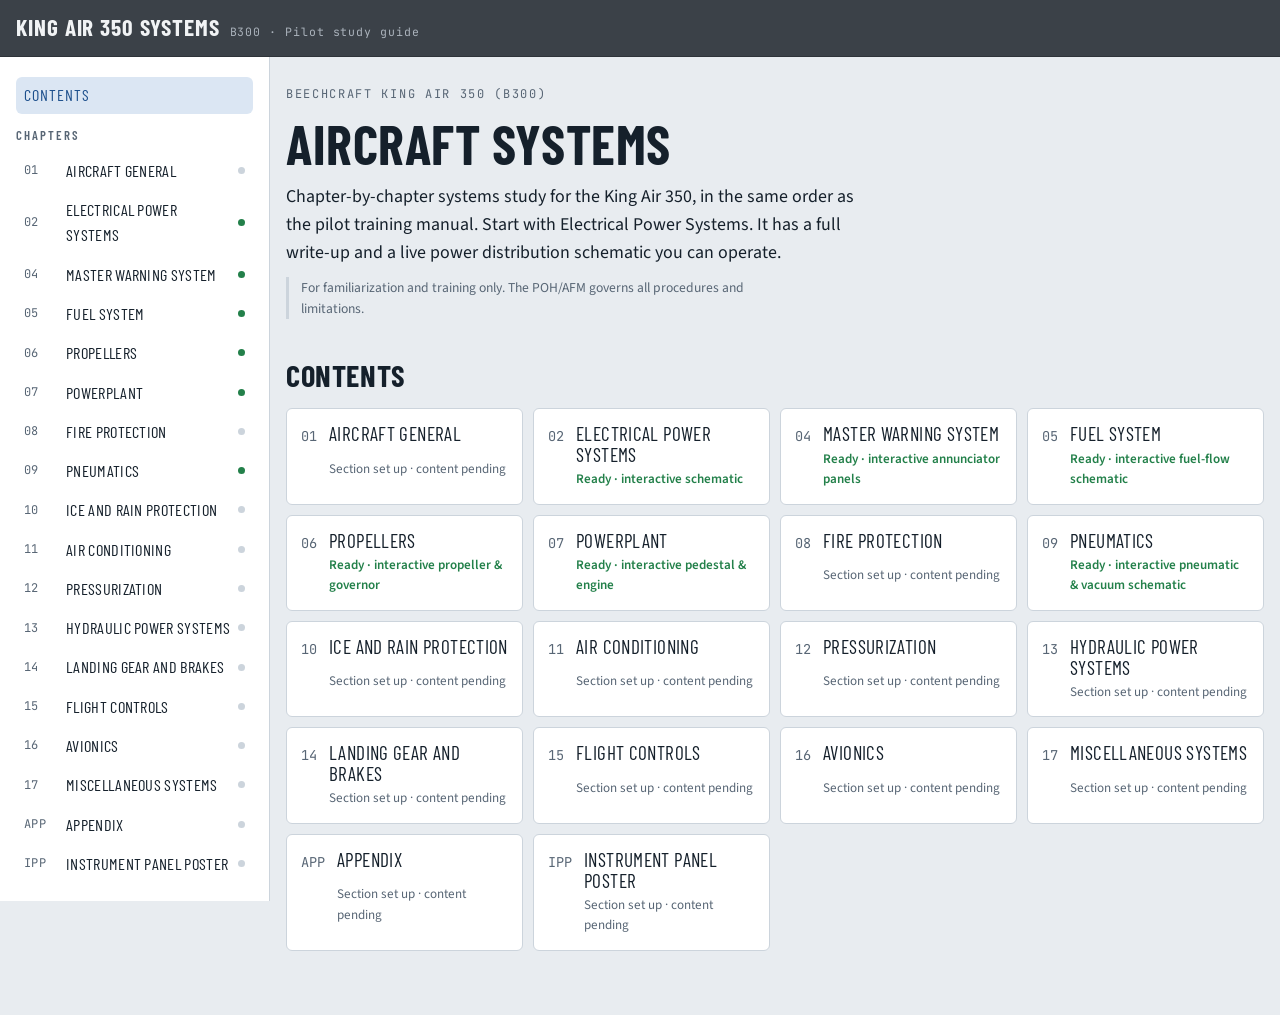
==== king-air-350/index.html @ 6569c103 "Add Pneumatics chapter; move diagrams next to the levers New Chapter 9: pneumatic and vacuum write-u" ====
<!doctype html>
<html lang="en">
<head>
<meta charset="utf-8">
<meta name="viewport" content="width=device-width, initial-scale=1, viewport-fit=cover">
<title>King Air 350 Systems</title>
<meta name="claude:viewport-fit-sides" content="cover">
<link rel="preconnect" href="https://fonts.googleapis.com">
<link rel="preconnect" href="https://fonts.gstatic.com" crossorigin>
<link rel="stylesheet" href="https://fonts.googleapis.com/css2?family=Barlow+Condensed:wght@500;600;700&family=Source+Sans+3:ital,wght@0,400;0,600;0,700;1,400&family=JetBrains+Mono:wght@500;700&display=swap">
<style>
/* Layout: chapter rail on the left (the manual's table of contents), study content on the right;
   the electrical chapter centers on a live schematic with a cockpit subpanel beneath it. */
:root {
  --bg: #e8ecf0;
  --surface: #ffffff;
  --surface-2: #f3f5f8;
  --fg: #15202b;
  --muted: #586675;
  --line: #ccd4dc;
  --accent: #1c4f8c;
  --accent-ink: #ffffff;
  --accent-soft: #dbe6f3;

  --panel: #3b4148;        /* King Air instrument-panel grey, same in both themes */
  --panel-2: #2e3339;
  --panel-line: #59616a;
  --placard: #f1f3f5;
  --placard-dim: #aab2bb;

  --canvas: #f9fafb;
  --wire-dead: #a2adb8;
  --wire-case: #27313b;
  --sym: #27313b;
  --sym-fill: #ffffff;

  --pw-bat: #d4382c;
  --pw-gen: #2a73c4;
  --pw-ext: #23904e;
  --pw-ctl: #e2b714;
  --fault: #e0321f;

  --ann-amber: #f4b322;
  --ann-green: #33b864;
  --ann-off: #1c2025;
  --ann-off-ink: #5d666f;

  --ok: #23804a;
  --warn: #a8690f;
  --bad: #c3352a;

  --f-display: "Barlow Condensed", "Arial Narrow", "Roboto Condensed", sans-serif;
  --f-body: "Source Sans 3", "Segoe UI", system-ui, sans-serif;
  --f-mono: "JetBrains Mono", ui-monospace, "SFMono-Regular", Menlo, monospace;

  --r: 6px;
}
@media (prefers-color-scheme: dark) {
  :root:not([data-theme="light"]) {
    --bg: #0e1317; --surface: #161c22; --surface-2: #1c232a; --fg: #e3e8ed; --muted: #93a1ae;
    --line: #2b343d; --accent: #82b4ee; --accent-ink: #0c1621; --accent-soft: #1d2f45;
    --canvas: #11171c; --wire-dead: #4b5662; --wire-case: #05080a; --sym: #c7d0d9; --sym-fill: #1b2229;
    --pw-bat: #ef5749; --pw-gen: #4d95e8; --pw-ext: #3dbf6d; --pw-ctl: #f0cb35; --fault: #ff5a43;
    --ok: #4cc27c; --warn: #e3a643; --bad: #f06a5d;
    color-scheme: dark;
  }
}
:root[data-theme="dark"] {
  --bg: #0e1317; --surface: #161c22; --surface-2: #1c232a; --fg: #e3e8ed; --muted: #93a1ae;
  --line: #2b343d; --accent: #82b4ee; --accent-ink: #0c1621; --accent-soft: #1d2f45;
  --canvas: #11171c; --wire-dead: #4b5662; --wire-case: #05080a; --sym: #c7d0d9; --sym-fill: #1b2229;
  --pw-bat: #ef5749; --pw-gen: #4d95e8; --pw-ext: #3dbf6d; --pw-ctl: #f0cb35; --fault: #ff5a43;
  --ok: #4cc27c; --warn: #e3a643; --bad: #f06a5d;
  color-scheme: dark;
}

* { box-sizing: border-box; }
[hidden] { display: none !important; }
html { -webkit-text-size-adjust: 100%; }
body {
  margin: 0; background: var(--bg); color: var(--fg);
  font-family: var(--f-body); font-size: 16px; line-height: 1.55;
}
body::before { content: ""; position: fixed; inset: 0 0 auto; height: env(safe-area-inset-top, 0px); z-index: 30; background: var(--panel); }
h1, h2, h3, h4 { font-family: var(--f-display); line-height: 1.1; text-wrap: balance; margin: 0; }
p { margin: 0; }
a { color: var(--accent); }
button { font: inherit; color: inherit; }
:focus-visible { outline: 2px solid var(--accent); outline-offset: 2px; }
.mono { font-family: var(--f-mono); font-variant-numeric: tabular-nums; }

/* ---------- top bar ---------- */
.topbar {
  position: sticky; top: env(safe-area-inset-top, 0px); z-index: 20;
  background: var(--panel); color: var(--placard);
  padding-left: max(16px, env(safe-area-inset-left, 0px)); padding-right: max(16px, env(safe-area-inset-right, 0px));
  padding-block: 10px;
  display: flex; align-items: center; gap: 16px; border-bottom: 1px solid var(--panel-2);
}
.brand { display: flex; align-items: baseline; gap: 10px; text-decoration: none; color: inherit; min-width: 0; }
.brand b { font-family: var(--f-display); font-size: 1.45rem; letter-spacing: .04em; text-transform: uppercase; white-space: nowrap; }
.brand span { font-family: var(--f-mono); font-size: .72rem; color: var(--placard-dim); letter-spacing: .08em; white-space: nowrap; }
.menu-btn { display: none; margin-left: auto; background: var(--panel-2); border: 1px solid var(--panel-line); border-radius: var(--r); padding: 6px 12px; font-family: var(--f-display); letter-spacing: .08em; text-transform: uppercase; cursor: pointer; color: var(--placard); }

/* ---------- shell ---------- */
.shell { display: grid; grid-template-columns: 270px minmax(0, 1fr); min-height: calc(100vh - 56px); }
.rail {
  background: var(--surface); border-right: 1px solid var(--line);
  padding-block: 20px; padding-left: max(16px, env(safe-area-inset-left, 0px)); padding-right: 16px;
  position: sticky; top: calc(env(safe-area-inset-top, 0px) + 56px); height: calc(100vh - 56px - env(safe-area-inset-top, 0px)); overflow-y: auto;
}
.rail h2 { font-size: .8rem; letter-spacing: .16em; text-transform: uppercase; color: var(--muted); margin-bottom: 10px; font-weight: 600; }
.toc { list-style: none; margin: 0; padding: 0; display: grid; gap: 2px; }
.toc a {
  display: grid; grid-template-columns: 2.2em 1fr auto; align-items: center; gap: 6px;
  padding: 6px 8px; border-radius: var(--r); text-decoration: none; color: var(--fg);
  font-family: var(--f-display); font-size: 1.02rem; letter-spacing: .02em; text-transform: uppercase;
}
.toc a .n { font-family: var(--f-mono); font-size: .75rem; color: var(--muted); }
.toc a .st { width: 7px; height: 7px; border-radius: 50%; background: var(--line); }
.toc a .st.ready { background: var(--ok); }
.toc a:hover { background: var(--surface-2); }
.toc a[aria-current="page"] { background: var(--accent-soft); color: var(--accent); }
.toc a[aria-current="page"] .n { color: var(--accent); }
.rail .home-link { display: block; margin-bottom: 14px; font-family: var(--f-display); text-transform: uppercase; letter-spacing: .06em; text-decoration: none; padding: 6px 8px; border-radius: var(--r); color: var(--fg); }
.rail .home-link[aria-current="page"] { background: var(--accent-soft); color: var(--accent); }
.rail .note { margin-top: 18px; font-size: .8rem; color: var(--muted); }

main {
  min-width: 0;
  padding-left: max(16px, env(safe-area-inset-left, 0px)); padding-right: max(16px, env(safe-area-inset-right, 0px));
  padding-block: 28px 64px;
}
.view { max-width: 1240px; margin: 0 auto; display: grid; grid-template-columns: minmax(0, 1fr); gap: 40px; }
.view > *, section.block > *, .mw-stack > * { min-width: 0; }
.prose { max-width: 68ch; display: grid; gap: 12px; }
p.prose { display: block; }
.eyebrow { font-family: var(--f-mono); font-size: .75rem; letter-spacing: .14em; text-transform: uppercase; color: var(--muted); }
.chapter-head { display: grid; gap: 10px; }
.chapter-head h1 { font-size: clamp(2.2rem, 5vw, 3.4rem); text-transform: uppercase; letter-spacing: .01em; font-weight: 700; }
.lede { font-size: 1.12rem; max-width: 64ch; color: var(--fg); }
.disclaimer { font-size: .85rem; color: var(--muted); border-left: 3px solid var(--line); padding-left: 12px; max-width: 70ch; }

section.block { display: grid; gap: 16px; scroll-margin-top: 80px; }
section.block > h2 { font-size: 1.9rem; text-transform: uppercase; letter-spacing: .02em; display: flex; flex-wrap: wrap; align-items: baseline; gap: 4px 12px; }
section.block > h2 .ref { font-family: var(--f-mono); font-size: .72rem; color: var(--muted); letter-spacing: .06em; font-weight: 500; }
h3 { font-size: 1.3rem; text-transform: uppercase; letter-spacing: .03em; }

.subnav { display: flex; flex-wrap: wrap; gap: 6px; }
.subnav button {
  background: var(--surface); border: 1px solid var(--line); border-radius: 999px; padding: 4px 12px;
  font-family: var(--f-display); text-transform: uppercase; letter-spacing: .05em; font-size: .92rem; cursor: pointer;
}
.subnav button:hover { border-color: var(--accent); color: var(--accent); }

/* spec strip */
.specs { display: grid; grid-template-columns: repeat(auto-fit, minmax(170px, 1fr)); gap: 1px; background: var(--line); border: 1px solid var(--line); border-radius: var(--r); overflow: hidden; }
.spec { background: var(--surface); padding: 12px 14px; display: grid; gap: 2px; align-content: start; }
.spec .v { font-family: var(--f-mono); font-size: 1.25rem; font-weight: 700; font-variant-numeric: tabular-nums; }
.spec .k { font-size: .85rem; color: var(--muted); line-height: 1.35; }

/* ---------- simulator ---------- */
.sim { display: grid; grid-template-columns: minmax(0, 1fr) 330px; gap: 16px; align-items: start; }
.diagram-card { background: var(--canvas); border: 1px solid var(--line); border-radius: var(--r); display: grid; grid-template-columns: minmax(0, 1fr); min-width: 0; }
.diagram-card > * { min-width: 0; }
.scen { display: grid; grid-template-columns: minmax(0, 1fr); gap: 8px; padding: 12px 14px; border-bottom: 1px solid var(--line); }
.scen > * { min-width: 0; }
.scen-row { display: flex; flex-wrap: wrap; gap: 8px; align-items: center; }
.scen label { font-family: var(--f-display); text-transform: uppercase; letter-spacing: .06em; font-size: .95rem; }
.scen select { flex: 1 1 260px; min-width: 0; font: inherit; font-size: .95rem; padding: 6px 8px; border-radius: var(--r); border: 1px solid var(--line); background: var(--surface); color: var(--fg); }
.btn {
  background: var(--surface); border: 1px solid var(--line); border-radius: var(--r); padding: 6px 12px; cursor: pointer;
  font-family: var(--f-display); text-transform: uppercase; letter-spacing: .05em; font-size: .95rem;
}
.btn:hover { border-color: var(--accent); color: var(--accent); }
.btn.primary { background: var(--accent); border-color: var(--accent); color: var(--accent-ink); }
.btn.primary:hover { color: var(--accent-ink); filter: brightness(1.08); }
.scen-cap { font-size: .95rem; color: var(--fg); min-height: 3em; }
.scen-cap b { font-family: var(--f-mono); font-size: .8rem; color: var(--muted); font-weight: 500; margin-right: 6px; }
.svg-wrap { overflow-x: auto; -webkit-overflow-scrolling: touch; }
.svg-wrap svg { display: block; width: 100%; min-width: 680px; height: auto; }
.legend { display: flex; flex-wrap: wrap; gap: 6px 16px; padding: 10px 14px; border-top: 1px solid var(--line); font-size: .85rem; color: var(--muted); align-items: center; }
.legend i { display: inline-block; width: 22px; height: 5px; border-radius: 3px; vertical-align: middle; margin-right: 6px; }

.side { display: grid; gap: 16px; min-width: 0; }
.card { background: var(--surface); border: 1px solid var(--line); border-radius: var(--r); padding: 14px; display: grid; gap: 10px; min-width: 0; }
.card > h3 { font-size: 1.05rem; letter-spacing: .08em; }
.info h4 { font-size: 1.35rem; text-transform: uppercase; letter-spacing: .02em; }
.info .now { font-family: var(--f-mono); font-size: .8rem; background: var(--surface-2); border-radius: 4px; padding: 6px 8px; line-height: 1.45; }
.info ul { margin: 0; padding-left: 18px; font-size: .9rem; }
.info .eq { max-height: 220px; overflow-y: auto; border-top: 1px solid var(--line); padding-top: 8px; }
.info .eq h5 { margin: 6px 0 2px; font-family: var(--f-display); text-transform: uppercase; letter-spacing: .05em; font-size: .9rem; color: var(--muted); }
.log { list-style: none; margin: 0; padding: 0; display: grid; gap: 6px; max-height: 260px; overflow-y: auto; font-size: .86rem; }
.log li { display: grid; grid-template-columns: 3.4em 1fr; gap: 8px; border-bottom: 1px dashed var(--line); padding-bottom: 6px; }
.log li .t { font-family: var(--f-mono); color: var(--muted); font-size: .75rem; padding-top: 2px; }
.log li.warn .m { color: var(--warn); }
.log li.bad .m { color: var(--bad); }

/* SVG symbols */
svg text { font-family: var(--f-display); fill: var(--fg); }
.lbl { font-size: 12px; letter-spacing: .04em; fill: var(--muted); }
.lbl-b { font-size: 13px; letter-spacing: .05em; font-weight: 600; }
.w-case { fill: none; stroke: var(--wire-case); stroke-width: 7; stroke-linecap: round; stroke-linejoin: round; opacity: .0; }
.w { fill: none; stroke: var(--wire-dead); stroke-width: 2.5; stroke-linecap: round; stroke-linejoin: round; transition: stroke .25s, stroke-width .25s; }
.w.p1, .w.p2, .w.p3 { stroke-width: 4.5; }
.w-case.on { opacity: .9; }
.w.p1 { stroke: var(--pw-bat); } .w.p2 { stroke: var(--pw-gen); } .w.p3 { stroke: var(--pw-ext); }
.w.short { stroke: var(--wire-dead); stroke-dasharray: 2 5; }
.c { fill: none; stroke: var(--wire-dead); stroke-width: 1.6; transition: stroke .25s; }
.c.on { stroke: var(--pw-ctl); stroke-width: 3; }
.c.dash { stroke-dasharray: 5 4; }
.bus-fill { fill: var(--sym-fill); stroke: var(--sym); stroke-width: 1.5; transition: fill .25s; }
.bus-fill.p1 { fill: var(--pw-bat); } .bus-fill.p2 { fill: var(--pw-gen); } .bus-fill.p3 { fill: var(--pw-ext); }
.bus-fill.short { fill: var(--sym-fill); stroke: var(--fault); stroke-dasharray: 4 3; }
.bus-txt { font-size: 13px; font-weight: 700; letter-spacing: .06em; pointer-events: none; }
.bus-txt.lit { fill: #ffffff; }
.sym { fill: var(--sym-fill); stroke: var(--sym); stroke-width: 1.6; }
.sym-l { fill: none; stroke: var(--sym); stroke-width: 2.2; stroke-linecap: round; }
.sym-solid { fill: var(--sym); stroke: none; }
.term { fill: var(--sym-fill); stroke: var(--sym); stroke-width: 1.6; }
.blade { stroke: var(--sym); stroke-width: 3; stroke-linecap: round; transition: transform .2s; }
.lim { fill: var(--sym); stroke: var(--sym); stroke-width: 1; transition: fill .2s; }
.lim.blown { fill: var(--fault); stroke: var(--fault); }
.coil { fill: var(--sym-fill); stroke: var(--sym); stroke-width: 1.6; transition: fill .2s; }
.coil.on { fill: var(--pw-ctl); }
.hed { fill: var(--sym-fill); stroke: var(--sym); stroke-width: 1.6; transition: fill .2s; }
.hed.trip { fill: var(--pw-ctl); }
.hed-t { font-size: 10px; font-weight: 700; pointer-events: none; }
.gcu { fill: var(--sym-fill); stroke: var(--sym); stroke-width: 1.6; transition: fill .2s; }
.gcu.on { fill: var(--pw-ctl); }
.gcu-t { font-size: 11px; font-weight: 700; pointer-events: none; letter-spacing: .04em; }
.gcu.on + .gcu-t, .gcu-t.dark { fill: #1b1f24; }
.bolt { fill: var(--fault); }
.rotor { transform-box: fill-box; transform-origin: center; }
.rotor.spin { animation: spin .6s linear infinite; }
.rotor.slow { animation-duration: 1.6s; }
@keyframes spin { to { transform: rotate(360deg); } }
.comp { cursor: pointer; }
.comp .hit { fill: transparent; stroke: none; }
.comp:hover .hit { fill: var(--accent); opacity: .08; }
.comp.sel .hit { fill: var(--accent); opacity: .16; stroke: var(--accent); stroke-width: 1.5; stroke-dasharray: 4 3; }
.comp:focus { outline: none; }
.comp:focus-visible .hit { fill: var(--accent); opacity: .2; }
.n1t { font-family: var(--f-mono); font-size: 12px; font-weight: 700; fill: var(--fg); }
.flowtag { font-family: var(--f-mono); font-size: 11px; fill: var(--muted); }

/* ---------- cockpit controls ---------- */
.cockpit { display: grid; grid-template-columns: minmax(0, 1.35fr) minmax(0, 1fr); gap: 16px; }
.panel {
  background: var(--panel); color: var(--placard); border-radius: 8px; padding: 14px;
  box-shadow: inset 0 0 0 1px var(--panel-2), inset 0 2px 0 rgba(255,255,255,.04);
  display: grid; gap: 12px; min-width: 0;
}
.panel > h3 { font-size: .95rem; letter-spacing: .18em; color: var(--placard-dim); font-weight: 600; }
.sw-row { display: flex; flex-wrap: wrap; gap: 14px 12px; align-items: flex-start; }
.sw-group { display: grid; gap: 6px; padding: 8px 10px 10px; border: 1px solid var(--panel-line); border-radius: 6px; position: relative; }
.sw-group > .gname { font-family: var(--f-display); font-size: .75rem; letter-spacing: .14em; text-transform: uppercase; color: var(--placard-dim); text-align: center; }
.sw-group .sws { display: flex; gap: 10px; }
.tog { display: grid; justify-items: center; gap: 4px; min-width: 64px; }
.tog .name { font-family: var(--f-display); font-weight: 700; font-size: .95rem; letter-spacing: .06em; text-transform: uppercase; text-align: center; line-height: 1.05; }
.tog .pos { display: grid; gap: 3px; width: 100%; }
.tog .pos button {
  display: flex; align-items: center; gap: 6px; justify-content: flex-start;
  background: var(--panel-2); border: 1px solid var(--panel-line); color: var(--placard-dim);
  border-radius: 4px; padding: 3px 7px; cursor: pointer; font-family: var(--f-display); font-size: .82rem; letter-spacing: .06em; text-transform: uppercase; white-space: nowrap;
}
.tog .pos button::before { content: ""; width: 8px; height: 8px; border-radius: 50%; border: 1.5px solid var(--placard-dim); flex: none; }
.tog .pos button[aria-pressed="true"] { background: var(--placard); color: #1d2228; border-color: var(--placard); }
.tog .pos button[aria-pressed="true"]::before { background: #1d2228; border-color: #1d2228; }
.tog .pos button.mom { border-style: dashed; }
.tog .pos button.mom::after { content: "↺"; margin-left: auto; font-size: .8rem; opacity: .7; }
.tog.ring .name::before { content: ""; display: inline-block; width: 9px; height: 9px; border-radius: 50%; border: 2px solid var(--placard); margin-right: 5px; vertical-align: 1px; }
.eng-row { display: grid; grid-template-columns: repeat(2, minmax(0, 1fr)); gap: 10px; }
.eng { display: grid; gap: 6px; border: 1px solid var(--panel-line); border-radius: 6px; padding: 8px 10px; }
.eng .hd { display: flex; justify-content: space-between; align-items: baseline; font-family: var(--f-display); letter-spacing: .08em; text-transform: uppercase; }
.eng .n1v { font-family: var(--f-mono); font-size: 1.05rem; font-weight: 700; }
.bar { height: 8px; background: var(--panel-2); border-radius: 4px; overflow: hidden; border: 1px solid var(--panel-line); }
.bar > span { display: block; height: 100%; width: 0; background: var(--placard); transition: width .2s linear; }
.eng .hint { font-size: .78rem; color: var(--placard-dim); min-height: 2.4em; line-height: 1.3; }
.pbtn { background: var(--panel-2); border: 1px solid var(--panel-line); color: var(--placard); border-radius: 4px; padding: 4px 10px; font-family: var(--f-display); letter-spacing: .06em; text-transform: uppercase; cursor: pointer; font-size: .85rem; }
.pbtn:hover { border-color: var(--placard); }
.pbtn[aria-pressed="true"] { background: var(--fault); border-color: var(--fault); color: #ffffff; }
.pbtn.gpu[aria-pressed="true"] { background: var(--pw-ext); border-color: var(--pw-ext); }

.gauges { display: grid; grid-template-columns: repeat(4, minmax(0, 1fr)); gap: 8px; }
.gauge { display: grid; justify-items: center; gap: 2px; }
.gauge svg { width: 100%; max-width: 120px; height: auto; }
.gauge svg text { fill: var(--placard); font-family: var(--f-mono); }
.gauge .gl { font-family: var(--f-display); letter-spacing: .1em; text-transform: uppercase; font-size: .8rem; color: var(--placard-dim); text-align: center; }
.gauge .gv { font-family: var(--f-mono); font-size: .85rem; font-weight: 700; font-variant-numeric: tabular-nums; }
.gauge .gv.over { color: #ff8a7a; }
.vsel { display: flex; flex-wrap: wrap; gap: 4px; justify-content: center; }
.vsel button { background: var(--panel-2); border: 1px solid var(--panel-line); color: var(--placard-dim); border-radius: 3px; padding: 1px 6px; font-family: var(--f-display); font-size: .74rem; letter-spacing: .05em; cursor: pointer; text-transform: uppercase; }
.vsel button[aria-pressed="true"] { background: var(--placard); color: #1d2228; }
.endur { font-size: .82rem; color: var(--placard-dim); text-align: center; }

.ann-grid { display: grid; grid-template-columns: repeat(4, minmax(0, 1fr)); gap: 4px; background: #121518; padding: 6px; border-radius: 4px; }
.ann {
  font-family: var(--f-display); font-weight: 700; font-size: .78rem; letter-spacing: .05em; text-transform: uppercase; line-height: 1.05;
  text-align: center; padding: 7px 4px; border-radius: 2px; background: var(--ann-off); color: var(--ann-off-ink);
  border: 1px solid #000000; min-height: 38px; display: grid; place-items: center;
}
.ann.amber { background: var(--ann-amber); color: #241a00; box-shadow: 0 0 10px rgba(244,179,34,.45); }
.ann.green { background: var(--ann-green); color: #04220f; box-shadow: 0 0 10px rgba(51,184,100,.45); }
.ann.flash { animation: flash .6s steps(1) infinite; }
@keyframes flash { 50% { background: var(--ann-off); color: var(--ann-off-ink); box-shadow: none; } }
.ann-note { font-size: .78rem; color: var(--placard-dim); }

.faults { display: flex; flex-wrap: wrap; gap: 6px; }

/* ---------- content blocks ---------- */
.bus-table-wrap { overflow-x: auto; border: 1px solid var(--line); border-radius: var(--r); background: var(--surface); }
table { border-collapse: collapse; width: 100%; font-size: .93rem; }
th, td { text-align: left; padding: 9px 12px; border-bottom: 1px solid var(--line); vertical-align: top; }
th { font-family: var(--f-display); text-transform: uppercase; letter-spacing: .06em; font-size: .9rem; color: var(--muted); font-weight: 600; background: var(--surface-2); }
tr:last-child td { border-bottom: none; }
td.num, th.num { font-family: var(--f-mono); font-variant-numeric: tabular-nums; white-space: nowrap; }
.chip { display: inline-block; font-family: var(--f-display); text-transform: uppercase; letter-spacing: .05em; font-size: .8rem; padding: 1px 8px; border-radius: 3px; white-space: nowrap; }
.chip.amber { background: var(--ann-amber); color: #241a00; }
.chip.green { background: var(--ann-green); color: #04220f; }
.chip.busc { border: 1px solid var(--line); background: var(--surface-2); }

.comp-grid { display: grid; grid-template-columns: repeat(auto-fill, minmax(280px, 1fr)); gap: 12px; }
.comp-card { background: var(--surface); border: 1px solid var(--line); border-radius: var(--r); padding: 14px; display: grid; gap: 8px; align-content: start; }
.comp-card h4 { font-size: 1.15rem; text-transform: uppercase; letter-spacing: .03em; }
.comp-card .where { font-size: .82rem; color: var(--muted); }
.comp-card p { font-size: .94rem; }
.comp-card .show { justify-self: start; background: none; border: none; padding: 0; color: var(--accent); font-family: var(--f-display); text-transform: uppercase; letter-spacing: .06em; cursor: pointer; font-size: .9rem; }
.comp-card .show:hover { text-decoration: underline; }
.group-h { font-family: var(--f-mono); font-size: .75rem; letter-spacing: .12em; text-transform: uppercase; color: var(--muted); grid-column: 1 / -1; margin-top: 6px; }

.steps { list-style: none; counter-reset: s; margin: 0; padding: 0; display: grid; gap: 10px; }
.steps li { counter-increment: s; display: grid; grid-template-columns: 2.4rem minmax(0, 1fr); gap: 12px; background: var(--surface); border: 1px solid var(--line); border-radius: var(--r); padding: 12px 14px; }
.steps li::before { content: counter(s); font-family: var(--f-display); font-size: 1.8rem; font-weight: 700; color: var(--accent); line-height: 1; }
.steps li h4 { font-size: 1.1rem; text-transform: uppercase; letter-spacing: .03em; margin-bottom: 4px; }
.steps li p { font-size: .95rem; }
.steps .show { margin-top: 6px; background: none; border: none; padding: 0; color: var(--accent); font-family: var(--f-display); text-transform: uppercase; letter-spacing: .06em; cursor: pointer; font-size: .9rem; }
.steps .show:hover { text-decoration: underline; }

.two-col { display: grid; grid-template-columns: repeat(auto-fit, minmax(300px, 1fr)); gap: 16px; }
.callout { border: 1px solid var(--line); border-left: 4px solid var(--warn); background: var(--surface); padding: 10px 14px; border-radius: var(--r); font-size: .94rem; }
.callout.warning { border-left-color: var(--bad); }
.callout b { font-family: var(--f-display); letter-spacing: .08em; text-transform: uppercase; margin-right: 6px; }
ul.tight { margin: 0; padding-left: 20px; display: grid; gap: 4px; }

details.eqlist { background: var(--surface); border: 1px solid var(--line); border-radius: var(--r); }
details.eqlist summary { cursor: pointer; padding: 10px 14px; font-family: var(--f-display); text-transform: uppercase; letter-spacing: .05em; font-size: 1.05rem; }
details.eqlist .cols { padding: 0 14px 14px; columns: 3 220px; column-gap: 24px; font-size: .9rem; }
details.eqlist .cols div { break-inside: avoid; margin-bottom: 10px; }
details.eqlist h5 { margin: 0 0 2px; font-family: var(--f-display); text-transform: uppercase; letter-spacing: .05em; color: var(--muted); font-size: .9rem; }
details.eqlist ul { margin: 0; padding-left: 16px; }

/* home + placeholder */
.ch-grid { display: grid; grid-template-columns: repeat(auto-fill, minmax(230px, 1fr)); gap: 10px; }
.ch-card { display: grid; grid-template-columns: auto 1fr; gap: 4px 12px; align-items: baseline; padding: 14px; border: 1px solid var(--line); border-radius: var(--r); background: var(--surface); text-decoration: none; color: var(--fg); }
.ch-card:hover { border-color: var(--accent); }
.ch-card .n { font-family: var(--f-mono); color: var(--muted); font-size: .85rem; grid-row: span 2; }
.ch-card .t { font-family: var(--f-display); font-size: 1.2rem; text-transform: uppercase; letter-spacing: .02em; line-height: 1.1; }
.ch-card .s { font-size: .82rem; color: var(--muted); }
.ch-card.ready .s { color: var(--ok); font-weight: 600; }
.placeholder { border: 2px dashed var(--line); border-radius: 8px; padding: 32px 20px; display: grid; gap: 8px; justify-items: start; color: var(--muted); }
.placeholder h3 { color: var(--fg); }


/* ---------- master warning ---------- */
.mw-stack { display: grid; grid-template-columns: minmax(0, 1fr); gap: 14px; }
.glare {
  background: linear-gradient(#25292e, #16191c); border-radius: 22px 22px 6px 6px; padding: 18px 16px 16px;
  display: flex; flex-wrap: wrap; gap: 16px; align-items: center; justify-content: center;
  box-shadow: inset 0 1px 0 rgba(255,255,255,.06);
}
.flashers { display: flex; gap: 8px; }
.flasher {
  width: 86px; height: 64px; border-radius: 4px; border: 2px solid #0a0b0c; cursor: pointer;
  display: grid; place-content: center; gap: 2px; text-align: center; line-height: 1;
  font-family: var(--f-display); font-weight: 700; letter-spacing: .06em; font-size: .9rem;
  background: #2a1414; color: #6c3a37;
}
.flasher small { font-size: .55rem; letter-spacing: .1em; font-weight: 600; opacity: .8; }
.flasher.mc { background: #2a2512; color: #6e6233; }
.flasher.on.mw { background: #e2342a; color: #fff3f1; box-shadow: 0 0 18px rgba(226,52,42,.7); }
.flasher.on.mc { background: #f2b81c; color: #241a00; box-shadow: 0 0 18px rgba(242,184,28,.6); }
.flasher.on.blink { animation: blink .5s steps(1) infinite; }
@keyframes blink { 50% { filter: brightness(.35); box-shadow: none; } }
.wpanel { display: grid; grid-template-columns: repeat(5, minmax(0, 1fr)); gap: 5px; background: #0e0f10; padding: 8px; border-radius: 4px; width: min(560px, 100%); }
.cpanel { display: grid; grid-template-columns: repeat(6, minmax(0, 1fr)); gap: 5px; background: #121416; padding: 10px; border-radius: 6px; }
.lens {
  min-height: 34px; padding: 4px 3px; border-radius: 3px; border: 1px solid #000000; cursor: pointer;
  font-family: var(--f-display); font-weight: 700; font-size: .74rem; letter-spacing: .03em; line-height: 1.05; text-transform: uppercase;
  display: grid; place-items: center; text-align: center; background: #1d2023;
}
.lens.blank { cursor: default; color: #3a3f44; }
.lens { overflow-wrap: anywhere; min-width: 0; }
@media (max-width: 560px) { .lens { font-size: .58rem; padding: 3px 1px; letter-spacing: 0; } .wpanel, .cpanel { gap: 3px; padding: 5px; } .glare { padding: 12px 8px; } .flasher { width: 72px; height: 56px; font-size: .78rem; } }
.lens.w { background: #3a1311; color: #8a3a35; }
.lens.c { color: #8b7a3c; } .lens.a { color: #3f7f55; } .lens.s { color: #8f969c; }
.lens.lit.w { background: #e2342a; color: #fff5f3; box-shadow: 0 0 10px rgba(226,52,42,.6); }
.lens.lit.c { background: #f2b81c; color: #241a00; box-shadow: 0 0 10px rgba(242,184,28,.5); }
.lens.lit.a { background: #2fb062; color: #03200d; box-shadow: 0 0 10px rgba(47,176,98,.5); }
.lens.lit.s { background: #f1f3f4; color: #1a1d20; box-shadow: 0 0 10px rgba(241,243,244,.4); }
.lens.sel { outline: 2px solid var(--accent); outline-offset: 2px; }
.lens:not(.blank):hover { filter: brightness(1.25); }
.ptt { width: 56px; height: 56px; border-radius: 50%; border: 3px solid #50565c; background: #2b2f33; color: #c8ced3; font-family: var(--f-display); font-size: .62rem; letter-spacing: .08em; font-weight: 700; cursor: pointer; line-height: 1.05; }
.ptt[aria-pressed="true"] { background: #e9ecee; color: #16191c; }
.cp-head { display: flex; flex-wrap: wrap; gap: 8px; align-items: center; justify-content: space-between; }
.seg { display: inline-flex; border: 1px solid var(--line); border-radius: var(--r); overflow: hidden; }
.seg button { border: none; background: var(--surface); padding: 6px 12px; cursor: pointer; font-family: var(--f-display); text-transform: uppercase; letter-spacing: .05em; font-size: .9rem; }
.seg button[aria-pressed="true"] { background: var(--accent); color: var(--accent-ink); }
.keyrow { display: flex; flex-wrap: wrap; gap: 6px 14px; font-size: .85rem; color: var(--muted); align-items: center; }
.keyrow i { display: inline-block; width: 26px; height: 12px; border-radius: 2px; margin-right: 6px; vertical-align: -1px; }
.ann-detail h4 { font-size: 1.6rem; text-transform: uppercase; letter-spacing: .02em; }
.ann-detail .cause { font-size: 1.08rem; }
.ann-detail .meta { display: flex; flex-wrap: wrap; gap: 8px; align-items: center; }
.chip.red { background: #e2342a; color: #ffffff; } .chip.white { background: #f1f3f4; color: #1a1d20; border: 1px solid var(--line); }
.ann-detail .more { color: var(--fg); font-size: .96rem; }
.ann-detail a.rel { font-family: var(--f-display); text-transform: uppercase; letter-spacing: .05em; text-decoration: none; }

/* ---------- fuel ---------- */
.fl { fill: none; stroke: var(--wire-dead); stroke-width: 3; stroke-linecap: round; stroke-linejoin: round; opacity: .55; transition: stroke .25s, opacity .25s; }
.fl.on { opacity: 1; stroke-width: 5; stroke-dasharray: 9 7; animation: flow .7s linear infinite; }
.fl.on.k-fuel { stroke: var(--pw-bat); } .fl.on.k-press { stroke: #ee7d1f; } .fl.on.k-xfeed { stroke: var(--pw-ctl); } .fl.on.k-ret { stroke: #2ea7e0; } .fl.on.k-motive { stroke: #ee7d1f; }
.fl-base { fill: none; stroke: var(--wire-case); stroke-width: 7; stroke-linecap: round; stroke-linejoin: round; opacity: .12; }
.bridge { fill: none; stroke: var(--canvas); stroke-width: 11; }
@keyframes flow { to { stroke-dashoffset: -16; } }
.farrow { opacity: 0; transition: opacity .2s; }
.farrow.on { opacity: 1; }
.farrow path { stroke: var(--canvas); stroke-width: 1.2; }
.farrow.k-fuel path { fill: var(--pw-bat); } .farrow.k-press path, .farrow.k-motive path { fill: #ee7d1f; } .farrow.k-xfeed path { fill: #c99a00; } .farrow.k-ret path { fill: #2ea7e0; }
.tank-o { fill: var(--sym-fill); stroke: var(--sym); stroke-width: 1.8; }
.tank-f { fill: var(--pw-bat); opacity: .78; transition: y .3s, height .3s; }
.tank-t { font-size: 12px; font-weight: 700; letter-spacing: .05em; pointer-events: none; }
.tank-q { font-family: var(--f-mono); font-size: 11px; font-weight: 700; pointer-events: none; }
.pump { fill: var(--sym-fill); stroke: var(--sym); stroke-width: 1.6; }
.pump.on { fill: #ee7d1f; }
.pump.fail { fill: var(--fault); }
.vlv { fill: var(--sym-fill); stroke: var(--sym); stroke-width: 1.6; transition: fill .2s; }
.vlv.open { fill: var(--ok); } .vlv.closed { fill: var(--sym-fill); } .vlv.transit { fill: var(--pw-ctl); } .vlv.fail { fill: var(--fault); }
.vbar { stroke: var(--sym); stroke-width: 2.4; stroke-linecap: round; transition: transform .25s; transform-box: fill-box; transform-origin: center; }
.vbar.open { transform: rotate(90deg); }
.engbox { fill: var(--sym-fill); stroke: var(--sym); stroke-width: 1.8; }
.engbox.run { fill: var(--accent-soft); stroke: var(--accent); }
.engbox.out { fill: var(--sym-fill); stroke: var(--fault); stroke-dasharray: 4 3; }
.fsw { fill: var(--sym-fill); stroke: var(--sym); stroke-width: 1.4; }
.fsw.lo { fill: var(--fault); }
.firewall { stroke: var(--muted); stroke-width: 1.5; stroke-dasharray: 6 4; }
.fus { fill: var(--surface-2); stroke: var(--line); stroke-width: 1.5; }
.fuel-legend i { height: 6px; }
.fwbtns { display: flex; gap: 10px; flex-wrap: wrap; }
.fwbtn { width: 108px; border-radius: 4px; border: 2px solid #0a0b0c; background: #2b2f33; color: #c8ced3; cursor: pointer; padding: 4px; display: grid; gap: 3px; font-family: var(--f-display); font-weight: 700; letter-spacing: .05em; line-height: 1; }
.fwbtn .top { background: #3a1311; color: #8a3a35; padding: 5px 2px; border-radius: 2px; font-size: .76rem; }
.fwbtn .bot { background: #1d2023; color: #6b7076; padding: 5px 2px; border-radius: 2px; font-size: .76rem; }
.fwbtn.closed .bot { background: #e2342a; color: #fff5f3; }
.fwbtn.transit .bot { background: #e2342a; color: #fff5f3; animation: blink .5s steps(1) infinite; }
.qty-row { display: grid; grid-template-columns: repeat(2, minmax(0, 1fr)); gap: 8px; }
.flowread { font-family: var(--f-mono); font-size: .8rem; color: var(--placard-dim); text-align: center; }
.speed { display: flex; flex-wrap: wrap; gap: 6px; align-items: center; font-size: .85rem; }
.ann-grid.fuel { grid-template-columns: repeat(3, minmax(0, 1fr)); }
.ann.red { background: #e2342a; color: #fff5f3; box-shadow: 0 0 10px rgba(226,52,42,.5); }
.cap-table td:last-child { font-family: var(--f-mono); }
#fschem .lbl { paint-order: stroke; stroke: var(--canvas); stroke-width: 3px; stroke-linejoin: round; }


/* ---------- powerplant ---------- */
.pp-top { display: grid; grid-template-columns: minmax(0, 1.15fr) minmax(0, 1fr); gap: 16px; align-items: start; }
.pedestal { display: flex; flex-wrap: wrap; gap: 14px; justify-content: center; }
.lgroup { display: grid; gap: 8px; justify-items: center; border: 1px solid var(--panel-line); border-radius: 6px; padding: 8px 10px 10px; }
.lgroup .gname { font-family: var(--f-display); font-size: .78rem; letter-spacing: .14em; text-transform: uppercase; color: var(--placard-dim); }
.lrow { display: flex; gap: 6px; align-items: stretch; }
.placard { position: relative; width: 78px; height: 230px; font-family: var(--f-display); font-size: .66rem; letter-spacing: .05em; text-transform: uppercase; color: var(--placard); }
.placard span { position: absolute; right: 0; transform: translateY(-50%); text-align: right; line-height: 1; white-space: nowrap; }
.placard span.gate { color: #ffcf4a; }
.placard span.fth { z-index: 1; background: #1a1d21; color: #f1f3f4; padding: 1px 3px; border-radius: 2px; }
.placard .stripe { position: absolute; right: 0; width: 70px; background: repeating-linear-gradient(0deg, #d23b2e 0 6px, #f3f3f3 6px 12px); opacity: .85; border-radius: 2px; }
.lever-col { display: grid; justify-items: center; gap: 4px; }
.lever-col b { font-family: var(--f-display); font-size: .8rem; letter-spacing: .1em; }
input.lever { writing-mode: vertical-lr; direction: rtl; width: 34px; height: 230px; margin: 0; appearance: none; -webkit-appearance: none; background: transparent; cursor: grab; }
input.lever::-webkit-slider-runnable-track { width: 8px; background: #121416; border-radius: 4px; border: 1px solid #000000; }
input.lever::-moz-range-track { width: 8px; background: #121416; border-radius: 4px; border: 1px solid #000000; }
input.lever::-webkit-slider-thumb { -webkit-appearance: none; appearance: none; width: 34px; height: 22px; border-radius: 4px; background: linear-gradient(#5b636b, #2c3136); border: 1px solid #0b0c0d; box-shadow: 0 2px 4px rgba(0,0,0,.5); }
input.lever::-moz-range-thumb { width: 32px; height: 20px; border-radius: 4px; background: linear-gradient(#5b636b, #2c3136); border: 1px solid #0b0c0d; }
input.lever.pwr::-webkit-slider-thumb { background: linear-gradient(#6b737b, #3b4148); }
input.lever.prp::-webkit-slider-thumb { background: linear-gradient(#3d5f8f, #1f3557); }
input.lever.cnd::-webkit-slider-thumb { background: linear-gradient(#e9e4d2, #b9b29a); }
input.lever.prp::-moz-range-thumb { background: linear-gradient(#3d5f8f, #1f3557); }
input.lever.cnd::-moz-range-thumb { background: linear-gradient(#e9e4d2, #b9b29a); }
input.lever:focus-visible { outline: 2px solid var(--placard); outline-offset: 2px; }
.lift { display: flex; gap: 6px; flex-wrap: wrap; justify-content: center; }
.qset { display: flex; flex-wrap: wrap; gap: 6px; }
.hintbar { font-size: .85rem; color: #ffd76a; min-height: 1.3em; }
.inst { display: grid; grid-template-columns: minmax(0, 1fr) 76px minmax(0, 1fr); gap: 4px 6px; align-items: center; }
.inst .ilabel { text-align: center; font-family: var(--f-display); font-size: .78rem; letter-spacing: .1em; text-transform: uppercase; color: var(--placard-dim); line-height: 1.1; }
.inst .ilabel small { display: block; font-family: var(--f-mono); letter-spacing: 0; font-size: .64rem; }
.ig { display: grid; justify-items: center; }
.ig svg { width: 100%; max-width: 118px; height: auto; }
.ig .iv { font-family: var(--f-mono); font-size: .8rem; font-weight: 700; color: var(--placard); font-variant-numeric: tabular-nums; }
.ig .iv.warn { color: #ffcf4a; } .ig .iv.over { color: #ff7a6b; }
.ig svg text { fill: #e6e9ec; font-family: var(--f-mono); }
.modes { display: grid; grid-template-columns: repeat(2, minmax(0, 1fr)); gap: 10px; }
.mode { border: 1px solid var(--panel-line); border-radius: 6px; padding: 8px 10px; display: grid; gap: 6px; }
.mode .mh { display: flex; justify-content: space-between; align-items: center; gap: 6px; font-family: var(--f-display); letter-spacing: .08em; text-transform: uppercase; }
.mchip { font-family: var(--f-display); font-weight: 700; letter-spacing: .06em; font-size: .8rem; padding: 2px 8px; border-radius: 3px; background: #1d2023; color: var(--placard-dim); }
.mchip.alpha { background: #2fb062; color: #03200d; } .mchip.beta { background: #f2b81c; color: #241a00; } .mchip.rev { background: #e2342a; color: #ffffff; }
.mchip.feather { background: #9aa7b4; color: #10161c; } .mchip.start { background: #4d95e8; color: #04121f; }
.mode .mt { font-size: .8rem; color: var(--placard-dim); line-height: 1.35; min-height: 3.9em; }
.mode svg { width: 100%; height: 54px; }
.dtabs { display: flex; flex-wrap: wrap; gap: 6px; padding: 10px 14px; border-bottom: 1px solid var(--line); align-items: center; }
.dtabs .seg button { font-size: .85rem; padding: 5px 10px; }
.dtabs label { font-family: var(--f-display); text-transform: uppercase; letter-spacing: .06em; font-size: .9rem; margin-left: auto; }
.envrow { display: flex; flex-wrap: wrap; gap: 10px 14px; align-items: center; font-size: .85rem; color: var(--placard); }
.panel .seg button { color: var(--fg); }
.envrow input[type=range] { width: 130px; accent-color: #f2b81c; }
.blk { fill: var(--sym-fill); stroke: var(--sym); stroke-width: 1.6; }
.blk.on { stroke: var(--accent); stroke-width: 2.4; }
.blk-t { font-size: 12px; font-weight: 700; letter-spacing: .04em; pointer-events: none; }
.blk-s { font-size: 10.5px; fill: var(--muted); pointer-events: none; letter-spacing: .02em; }
.ln { fill: none; stroke: var(--wire-dead); stroke-width: 2.5; stroke-linejoin: round; opacity: .6; }
.ln.on { opacity: 1; stroke-width: 4; stroke-dasharray: 9 7; animation: flow .8s linear infinite; }
.ln.on.c-pwr { stroke: #2fb062; } .ln.on.c-prp { stroke: #d14bd1; } .ln.on.c-cnd { stroke: #3a6fd8; } .ln.on.c-oil { stroke: #c08a1e; } .ln.on.c-fuel { stroke: #2a8ad8; } .ln.on.c-air { stroke: #e8607a; } .ln.on.c-scav { stroke: #23904e; } .ln.on.c-hot { stroke: #ee7d1f; }
.gas { fill: none; stroke-width: 7; stroke-linecap: round; stroke-linejoin: round; opacity: .2; }
.gas.cold { stroke: #3a8be0; } .gas.hot { stroke: #ee5a24; }
.gas.on { opacity: .95; stroke-dasharray: 12 10; animation: flow 1s linear infinite; }
.casing { fill: var(--surface-2); stroke: var(--sym); stroke-width: 1.6; }
.disc { fill: var(--sym-fill); stroke: var(--sym); stroke-width: 1.4; }
.disc.cmp { fill: #8fb9e8; } .disc.trb { fill: #e8846a; }
.shaft-n1 { stroke: #3a8be0; stroke-width: 6; } .shaft-np { stroke: #d24a35; stroke-width: 6; }
.spark { fill: #ffd400; opacity: 0; }
.spark.on { animation: blink .25s steps(1) infinite; opacity: 1; }
.bleedv { fill: var(--sym-fill); stroke: var(--sym); stroke-width: 1.4; }
.bleedv.open { fill: #8fb9e8; }
.stn { font-family: var(--f-mono); font-size: 11px; font-weight: 700; fill: var(--accent); }
#ppSvgs svg .lbl { paint-order: stroke; stroke: var(--canvas); stroke-width: 3px; stroke-linejoin: round; }
@media (max-width: 1120px) { .pp-top { grid-template-columns: minmax(0, 1fr); } }
@media (max-width: 520px) { .placard { width: 62px; font-size: .58rem; } .modes { grid-template-columns: minmax(0, 1fr); } }
.ann.white { background: #f1f3f4; color: #1a1d20; box-shadow: 0 0 10px rgba(241,243,244,.35); }
.pbtn.envb[aria-pressed="true"] { background: var(--placard); color: #1d2228; border-color: var(--placard); }
.pbtn.liftb[aria-pressed="true"] { background: #f2b81c; color: #241a00; border-color: #f2b81c; }

/* ---------- propellers ---------- */
.oil{fill:none;stroke-width:8;stroke-linejoin:round;stroke-linecap:round;opacity:.9}
.oil.press{stroke:#e2342a}
.oil.static{stroke:#2a73c4}
.oil.none{stroke:var(--wire-dead);opacity:.35}
.oilf{fill:none;stroke:#fff;stroke-width:2.5;stroke-dasharray:4 12;opacity:0}
.oilf.on{opacity:.9;animation:flow .6s linear infinite}
.case{fill:var(--wire-dead)}
g[data-case].on .case{fill:#2a73c4}
.spool{fill:var(--sym-fill);stroke:var(--sym);stroke-width:1.6}

.sim.near { margin-bottom: 16px; }
.sim.near .info { max-height: 460px; overflow: auto; }
.pp-top.ctlrow { grid-template-columns: minmax(0, 1.35fr) minmax(0, 1fr); }
.pp-top.lower { margin-top: 16px; }
/* ---------- pneumatics ---------- */
.fl.on.k-hp { stroke: #2a8fe0; } .fl.on.k-reg { stroke: #2fb062; } .fl.on.k-vac { stroke: #d9a400; }
.fl.on.k-warn { stroke: #e2342a; stroke-width: 3.5; stroke-dasharray: none; animation: none; }
.farrow.k-hp path { fill: #2a8fe0; } .farrow.k-reg path { fill: #2fb062; } .farrow.k-vac path { fill: #d9a400; } .farrow.k-warn { display: none; }
.melt { fill: #e2342a; opacity: 0; transition: opacity .3s; }
g[data-melt].on .melt { opacity: .35; }
g[data-melt].hot .melt { opacity: .7; animation: blink .5s steps(1) infinite; }
.blk.alarm { stroke: #e2342a; stroke-width: 2.6; }
.fl.ovl:not(.on) { opacity: 0; }
.hrs { font-family: var(--f-mono); font-size: 13px; font-weight: 700; fill: #f1f3f4; letter-spacing: .12em; }
.hrbox { font-family: var(--f-mono); font-size: 1.15rem; font-weight: 700; letter-spacing: .14em; background: #1a1d21; color: #f1f3f4; border: 1px solid var(--panel-line); border-radius: 4px; padding: 4px 10px; }

@media (max-width: 1120px) {
  .sim { grid-template-columns: minmax(0, 1fr); }
  .side { grid-template-columns: repeat(auto-fit, minmax(280px, 1fr)); }
  .cockpit { grid-template-columns: minmax(0, 1fr); }
}
@media (max-width: 860px) {
  .menu-btn { display: inline-block; }
  .shell { grid-template-columns: minmax(0, 1fr); }
  .rail { position: fixed; z-index: 25; top: calc(env(safe-area-inset-top, 0px) + 52px); left: 0; bottom: 0; width: min(300px, 86vw); height: auto; box-shadow: 0 10px 30px rgba(0,0,0,.25); transform: translateX(-105%); transition: transform .2s; }
  .rail.open { transform: none; }
  .brand span { display: none; }
  .gauges { grid-template-columns: repeat(2, minmax(0, 1fr)); }
}
@media (max-width: 480px) {
  .ann-grid { grid-template-columns: repeat(2, minmax(0, 1fr)); }
  .eng-row { grid-template-columns: minmax(0, 1fr); }
}
@media (prefers-reduced-motion: reduce) {
  .rotor.spin, .ann.flash, .fl.on, .ln.on, .gas.on, .spark.on, .oilf.on, .flasher.on.blink, .fwbtn.transit .bot { animation: none; }
  * { transition: none !important; }
}
</style>
</head>
<body>

<header class="topbar">
  <a class="brand" href="#">
    <b>King Air 350 Systems</b>
    <span>B300 · Pilot study guide</span>
  </a>
  <button class="menu-btn" id="menuBtn" aria-expanded="false" aria-controls="rail">Chapters</button>
</header>

<div class="shell">
  <nav class="rail" id="rail" aria-label="Chapters">
    <a class="home-link" href="#" id="homeLink">Contents</a>
    <h2>Chapters</h2>
    <ol class="toc" id="toc"></ol>
    <p class="note">Green dot = chapter has content. Other chapters are set up and waiting for material.</p>
  </nav>

  <main id="main"></main>
</div>

<template id="tpl-electrical">
<div class="view">
  <header class="chapter-head">
    <div class="eyebrow">Chapter 2</div>
    <h1>Electrical Power Systems</h1>
    <p class="lede">The King Air 350 runs on a 28-volt DC, negative-ground, multi-bus system. A battery and two engine-driven starter/generators feed six buses, and current sensors, bus ties and current limiters isolate a fault before it can take the whole system down.</p>
    <p class="disclaimer">Study aid built from a King Air 300/350 pilot training manual chapter, King Air 350 content only. It is not an approved document. The Pilot's Operating Handbook / AFM governs all procedures and limitations.</p>
    <div class="subnav" id="subnav">
      <button data-go="glance">At a glance</button>
      <button data-go="sim">Interactive schematic</button>
      <button data-go="buses">Buses</button>
      <button data-go="components">Components</button>
      <button data-go="operation">How it operates</button>
      <button data-go="gcu">Generator control</button>
      <button data-go="protection">Bus ties &amp; protection</button>
      <button data-go="extpwr">External power</button>
      <button data-go="ac">AC &amp; avionics power</button>
      <button data-go="cb">Circuit breakers</button>
      <button data-go="abnormal">Abnormal indications</button>
      <button data-go="loadmgmt">Load management</button>
    </div>
  </header>

  <section class="block" id="glance">
    <h2>At a glance</h2>
    <div class="specs">
      <div class="spec"><span class="v">28.25 ±0.25 V</span><span class="k">Regulated generator / system voltage</span></div>
      <div class="spec"><span class="v">2 × 300 A</span><span class="k">Starter/generators, 28 V, max continuous load each</span></div>
      <div class="spec"><span class="v">24 V</span><span class="k">Battery: Ni-Cad 34 or 36 Ah, or 42 Ah sealed lead-acid</span></div>
      <div class="spec"><span class="v">275 ±5 A</span><span class="k">Hall-effect sensor trip, opens the associated bus tie</span></div>
      <div class="spec"><span class="v">250 A</span><span class="k">Current limiters between each gen bus and the center bus</span></div>
      <div class="spec"><span class="v">3 × 60 A</span><span class="k">Limiters feeding the triple-fed bus (battery, L gen bus, R gen bus)</span></div>
      <div class="spec"><span class="v">400 A</span><span class="k">GCU output limit on the operating generator during a cross-generator start</span></div>
      <div class="spec"><span class="v">32 V</span><span class="k">Overvoltage: GCU takes the generator off line</span></div>
      <div class="spec"><span class="v">&gt;7 A for 6 s</span><span class="k">Battery charge current that lights BATTERY CHARGE</span></div>
      <div class="spec"><span class="v">30 / 5 / 30 / 5 / 30 / 30</span><span class="k">Starter limit: seconds ON / minutes OFF, ending with 30 minutes off</span></div>
    </div>
  </section>

  <section class="block" id="sim">
    <h2>Interactive power distribution <span class="ref">Figures 2-42 to 2-57</span></h2>
    <p class="prose">This is the King Air 350 power distribution schematic, and it runs live. Use the subpanel switches below to power up and start the airplane, or load one of the manual's figures. You can also inject a fault and watch the protection devices isolate it. Select any component on the schematic to see what it does and what state it is in.</p>

    <div class="sim">
      <div class="diagram-card">
        <div class="scen">
          <div class="scen-row">
            <label for="scenSel">Manual figure</label>
            <select id="scenSel"></select>
            <button class="btn" id="scenPrev" aria-label="Previous figure">◀ Prev</button>
            <button class="btn" id="scenNext" aria-label="Next figure">Next ▶</button>
            <button class="btn" id="coldBtn" title="Everything off, faults cleared">Cold &amp; dark</button>
          </div>
          <p class="scen-cap" id="scenCap"></p>
        </div>
        <div class="svg-wrap"><svg id="schem" viewBox="0 0 1040 880" role="img" aria-label="King Air 350 DC power distribution schematic"></svg></div>
        <div class="legend">
          <span><i style="background:var(--pw-ctl)"></i>Control power</span>
          <span><i style="background:var(--pw-bat)"></i>Battery power</span>
          <span><i style="background:var(--pw-gen)"></i>Generator power</span>
          <span><i style="background:var(--pw-ext)"></i>External power</span>
          <span><i style="background:var(--wire-dead)"></i>Unpowered</span>
          <span><i style="background:var(--fault)"></i>Fault / open limiter</span>
        </div>
      </div>

      <div class="side">
        <div class="card info" id="info" aria-live="polite"></div>
        <div class="card">
          <h3>System events</h3>
          <ol class="log" id="log"></ol>
        </div>
      </div>
    </div>

    <div class="cockpit">
      <div class="panel">
        <h3>Pilot's left subpanel</h3>
        <div class="sw-row" id="switches"></div>
        <div class="eng-row" id="engines"></div>
        <div class="sw-row">
          <button class="pbtn gpu" id="gpuBtn" aria-pressed="false">Ground power unit: disconnected</button>
        </div>
      </div>
      <div class="panel">
        <h3>Overhead meter panel</h3>
        <div class="gauges" id="gauges"></div>
        <p class="endur" id="endur"></p>
        <h3>Caution / advisory annunciators</h3>
        <div class="ann-grid" id="anns"></div>
        <p class="ann-note">Annunciator power comes from the triple-fed bus, so the panel goes dark whenever that bus is unpowered.</p>
        <h3>Inject a fault</h3>
        <div class="faults" id="faults"></div>
      </div>
    </div>
  </section>

  <section class="block" id="buses">
    <h2>Buses <span class="ref">Figure 2-6</span></h2>
    <div class="prose">
      <p>Loads are spread across six DC buses. Equipment with a duplicate (left and right landing lights, for example) is placed on different buses, so one bus failure never removes both. Each bus is split into feeder subbuses, and on the copilot's circuit breaker panel the breakers on the same feeder are joined by white lines.</p>
      <p>In normal operation every bus is tied together into one system and all sources share the load through their own protective devices. Switches whose power comes from the center or triple-fed buses have a <b>white ring</b> painted around them on the panel. That equipment stays usable after a dual-generator failure.</p>
    </div>
    <div class="bus-table-wrap">
      <table>
        <thead><tr><th>Bus</th><th>Fed from</th><th>Protection on its feeds</th><th>Role</th></tr></thead>
        <tbody>
          <tr><td><span class="chip busc">Left gen bus</span></td><td>Left generator through its line contactor; center bus through the left gen tie</td><td>250 A limiter + Hall-effect sensor toward center bus; 60 A limiter + diode toward triple-fed</td><td>Left-side and non-essential loads. Shed automatically when both generators are lost.</td></tr>
          <tr><td><span class="chip busc">Right gen bus</span></td><td>Right generator through its line contactor; center bus through the right gen tie</td><td>Same as left</td><td>Right-side and non-essential loads, No. 2 inverter. Shed with the left.</td></tr>
          <tr><td><span class="chip busc">Center bus</span></td><td>Both gen buses (gen ties), battery (battery bus tie), external power relay</td><td>Battery tie Hall-effect sensor; 250 A limiters on each gen side</td><td>Ties the system together. Feeds both starter relays, gear motor, electric heat, No. 1 inverter.</td></tr>
          <tr><td><span class="chip busc">Triple-fed bus</span></td><td>Battery (battery relay) and both gen buses</td><td>Three 60 A limiters, each followed by a diode</td><td>Receives power only and never passes it on. Carries most essential items: annunciators, engine instruments, start control, gear control.</td></tr>
          <tr><td><span class="chip busc">Battery bus</span></td><td>Battery, directly, through the remote control circuit breaker (RCCB)</td><td>RCCB, controlled by the BATTERY BUS switch</td><td>Live whether or not the BAT switch is on. Also powers the BAT switch relay circuit.</td></tr>
          <tr><td><span class="chip busc">Dual-fed bus</span></td><td>Battery bus, and the triple-fed bus No. 2 fuel panel feeder (20 A)</td><td>Diodes on both feeds</td><td>Engine fire extinguishers and cabin entry lighting. Usable with the BAT switch off.</td></tr>
        </tbody>
      </table>
    </div>
    <details class="eqlist"><summary>Equipment on each bus (typical King Air 350)</summary><div class="cols" id="eqcols"></div></details>
  </section>

  <section class="block" id="components">
    <h2>Components and what they do</h2>
    <div class="comp-grid" id="compGrid"></div>
  </section>

  <section class="block" id="operation">
    <h2>How the system operates <span class="ref">Before start → start → before taxi</span></h2>
    <ol class="steps" id="steps"></ol>
  </section>

  <section class="block" id="gcu">
    <h2>Generator control units</h2>
    <div class="prose">
      <p>Each generator has its own GCU, mounted below the center aisle floor. It keeps bus voltage constant as engine speed and electrical load change. The generator is self-exciting: it builds up from its own residual magnetism and needs no aircraft power to come on line. The GEN switches (OFF – ON – RESET) are next to the BAT switch under the master switch gang bar.</p>
    </div>
    <div class="two-col">
      <div class="card">
        <h3>Voltage regulation &amp; line contactor control</h3>
        <p>Holding the switch at RESET routes residual voltage through the GCU to the shunt field and output rises. When the switch is released to ON, the regulator holds 28.25 V across all rated speed, load and temperature conditions. The GCU closes the line contactor only when generator voltage is within 0.5 V of bus voltage. That puts the generator on line and closes both gen ties. A failed or switched-off generator has its line contactor opened.</p>
      </div>
      <div class="card">
        <h3>Overvoltage &amp; overexcitation</h3>
        <p>At 32 V the overexcitation circuit identifies which generator is running high and trying to take the whole load, and disconnects it. Overexcitation protection also trips a generator whose field reaches its design limit while voltage is rising out of control but has not yet reached overvoltage.</p>
      </div>
      <div class="card">
        <h3>Paralleling / load sharing</h3>
        <p>With both generators on line, each GCU senses the interpole winding voltage of both machines and biases its regulator up or down. The result is equal load sharing within 10%. When the gen ties are open, paralleling is lost and the loadmeters need not match. Watch that neither exceeds 100%.</p>
      </div>
      <div class="card">
        <h3>Reverse-current protection</h3>
        <p>An underexcited or slowing generator, for example during engine shutdown, starts drawing current from the bus. The GCU compares generator output to bus voltage. When the bus is higher, it opens the line contactor.</p>
      </div>
      <div class="card">
        <h3>Cross-generator-start current limiting</h3>
        <p>Selecting ON with the second engine's start switch signals the operating generator's GCU to limit output to 400 A. That protects the 250 A limiter on the operating side from start transients. While a starter is selected, the bus-tie current sensors are disabled so they cannot open their ties. STARTER ONLY does the same.</p>
      </div>
      <div class="card">
        <h3>Starter function</h3>
        <p>The same machine is a starter (series winding) and a generator (shunt field). A start switch at ON or STARTER ONLY energizes the starter relay. It also disables the shunt field through the field sense relay, so the unit cannot generate during the start. Starter power comes from the center bus.</p>
      </div>
    </div>
    <div class="callout"><b>Caution</b>Starter limits: 30 s ON, 5 min OFF, 30 s ON, 5 min OFF, 30 s ON, then 30 min OFF. They apply only while the starter is driving the engine, not when the engine is driving the starter.</div>
  </section>

  <section class="block" id="protection">
    <h2>Bus ties, sensors &amp; fault protection</h2>
    <div class="two-col">
      <div class="card">
        <h3>Bus tie relays</h3>
        <p>Three bus tie relays connect to the center bus: left gen tie, right gen tie and battery tie. With no power applied, all three are open. The BAT switch closes the battery tie and battery relay without affecting the gen ties. Either generator coming on line, or external power, closes both gen ties. External power and generators have no effect on the battery tie.</p>
      </div>
      <div class="card">
        <h3>Hall-effect sensors (HED)</h3>
        <p>Solid-state sensors that read the magnetic field around a conductor, which is proportional to current. They are one-directional and only see current flowing the way the arrow points: from the center bus toward each gen bus, and from the battery toward the center bus. At 275 ±5 A the sensor opens its tie and latches it open (about 0.010 s for the generator sensors, 0.120 s for the battery sensor). The 250 A limiters cover the opposite direction.</p>
      </div>
      <div class="card">
        <h3>GEN TIES switch</h3>
        <p>MAN CLOSE – NORM – OPEN, lever-locked out of center. It locks in OPEN and springs back from MAN CLOSE. MAN CLOSE closes both gen ties and latches them, lighting MAN TIES CLOSE, which goes out once a generator comes on line and the GCUs take over holding the ties. OPEN opens both gen ties at any time. A tie that a fault tripped open cannot be closed manually. It needs BUS SENSE RESET first.</p>
      </div>
      <div class="card">
        <h3>BUS SENSE switch</h3>
        <p>RESET – NORM – TEST, spring-loaded to NORM. TEST sends bus voltage into all three sensor test circuits and simulates an overcurrent, so all three ties open and latch. RESET powers the tie coils and unlatches them. Use both positions only momentarily. Holding TEST can destroy the sensor modules. Holding RESET latches out overcurrent sensing, which risks welding tie contacts or opening a 250 A limiter into a grounded bus.</p>
      </div>
      <div class="card">
        <h3>Bus isolation</h3>
        <p>A short on one bus opens that bus's tie and the rest of the system keeps running. All sensors are desensitized during engine starts so starter current doesn't trip them. The battery tie sensor is also desensitized, and the tie held closed, during landing gear operation. The triple-fed bus is protected only by its three 60 A limiters. It is isolated only when all three open.</p>
      </div>
      <div class="card">
        <h3>Load shedding</h3>
        <p>When both generators fail or are switched off, the gen ties open and the generator bus loads drop off automatically. The battery keeps the center, triple-fed, battery and dual-fed buses powered. You can restore the gen buses with GEN TIES MAN CLOSE, but that cuts battery duration severely. In flight, land as soon as practical unless a generator can be brought back.</p>
      </div>
    </div>
  </section>

  <section class="block" id="extpwr">
    <h2>External power</h2>
    <div class="two-col">
      <div class="prose">
        <p>The receptacle is under the right wing, outboard of the nacelle, and takes a standard AN plug. The external power relay closes only when polarity is correct and the EXT PWR switch is ON. As external power comes in, both gen ties close, so every bus, including the starters, is powered.</p>
        <p>With the plug connected and BAT on, the EXT PWR annunciator flashes if the power unit or the EXT PWR switch is off, or if voltage is low. It is steady when external power is on line and adequate. Check GPU voltage before switching on by selecting EXT PWR on the voltmeter.</p>
      </div>
      <ul class="tight card">
        <li>Over-voltage sensor opens the relay above <b class="mono">31 ±0.5 V</b>.</li>
        <li>EXT PWR flashes below <b class="mono">24 ±1.5 V</b>.</li>
        <li>GPU must supply up to <b class="mono">1000 A</b> momentarily and <b class="mono">300 A</b> continuous for starts. A weak unit can make the starter relay chatter and weld its contacts.</li>
        <li>Prolonged exposure above <b class="mono">30 V</b> can damage the battery.</li>
        <li>Reduce electrical load to the practical minimum before an external power start.</li>
      </ul>
    </div>
    <div class="callout warning"><b>Caution</b>Recommended minimum battery voltage before connecting external power is 23 V. Never connect external power unless the installed battery shows at least 20 V. Always apply battery power first, because the avionics master relays need voltage to remove power from the avionics.</div>
  </section>

  <section class="block" id="ac">
    <h2>AC &amp; avionics power</h2>
    <div class="two-col">
      <div class="card">
        <h3>Avionics master</h3>
        <p>The AVIONICS MASTER POWER switch on the pilot's left subpanel controls the three avionics buses together. No. 1 is fed from the triple-fed bus, No. 2 from the left gen bus and No. 3 from the right gen bus. If every radio drops off line without a breaker tripping, the master switch is the likely cause. Pull the AVIONICS MASTER breaker on the copilot's panel to bypass it.</p>
      </div>
      <div class="card">
        <h3>Inverters (summary)</h3>
        <p>Two solid-state inverters in the wings, outboard of each nacelle, produce 115 V and 26 V AC at 400 Hz. Each feeds its own 115 V and 26 V AC buses and is typically rated 750 VA. Both are used for flight. No. 1 takes DC from the center bus and No. 2 from the right gen bus. Each switch is ON – OFF – BUS TRANSFER. An inverter monitor lights #1 or #2 AC BUS when voltage or frequency goes out of tolerance. BUS TRANSFER moves a failed inverter's buses to the other inverter. The inverter schematics are not part of the interactive diagram.</p>
      </div>
    </div>
  </section>

  <section class="block" id="cb">
    <h2>Circuit breakers</h2>
    <div class="prose">
      <p>Two breaker panels are in the cockpit. The smaller one, left of the pilot below the fuel management panel, holds the fuel system, AC electrical, battery bus and dual-fed bus breakers. The larger one on the copilot's sidewall covers engine systems, avionics, environmental, lighting, annunciators, bus ties and avionics bus feeders. Some loads, such as exterior lighting and ice protection, use circuit-breaker switches on the pilot's right subpanel, with the rating stamped on the switch.</p>
    </div>
    <div class="callout"><b>Tripped breaker</b>Non-essential circuit: do not reset in flight. Essential circuit, such as avionics: let it cool, then push once to reset. If it trips again, do not reset it. Use the bus chart to work out what equipment is lost.</div>
  </section>

  <section class="block" id="abnormal">
    <h2>Abnormal indications</h2>
    <p class="prose">Gen bus and center bus faults show up as bus-tie annunciators. A triple-fed bus fault has no tie annunciation, so confirm any bus problem with lost equipment, the voltmeter and the loadmeters. Summary only. Fly the POH/AFM procedures.</p>
    <div class="bus-table-wrap">
      <table>
        <thead><tr><th>Indication</th><th>Meaning</th><th>Pilot response (summary)</th></tr></thead>
        <tbody>
          <tr><td><span class="chip amber">L / R DC GEN</span></td><td>Generator off line</td><td>Confirm on the loadmeter. GEN switch to RESET for about 1 s, then ON. If it won't reset, turn it OFF, run on the other generator at or below 100% load, and shed non-essential equipment.</td></tr>
          <tr><td><span class="chip amber">L / R GEN TIE OPEN</span></td><td>That gen tie is open, possibly a gen bus fault</td><td>Check that loadmeter. Below 100% and normal: BUS SENSE to RESET. Above 100% or abnormal: that generator OFF, and keep the other at or below 100%. If the tie won't reset, monitor the loadmeters. Paralleling is lost, so loads won't match.</td></tr>
          <tr><td><span class="chip amber">BAT TIE OPEN</span></td><td>Battery tie open, possibly a center bus fault</td><td>Check center bus voltage. At 24–28 V, BUS SENSE RESET (a transient tripped the sensor). At 0 V, a center bus fault: GEN TIES OPEN and confirm both GEN TIE OPEN lights, pull the LANDING GEAR RELAY breaker, extend the gear manually, turn air conditioning off before gear extension, No. 1 inverter to BUS TRANSFER. The battery cannot charge.</td></tr>
          <tr><td><span class="chip amber">BATTERY CHARGE</span></td><td>Charge current above 7 A for 6 s</td><td>Normal for a few minutes after a start, and it acts as the system self-test. In flight: positive and decreasing on the ammeter, keep monitoring. Steady or increasing, BAT switch OFF. If it still shows charge with BAT off, land as soon as practical. GEN TIES OPEN stops current reaching the battery through the center bus.</td></tr>
          <tr><td><span class="chip amber">EXT PWR</span></td><td>Plug connected (BAT on)</td><td>Flashing: power unit off, EXT PWR switch off, or voltage low. Steady: external power on line.</td></tr>
          <tr><td><span class="chip green">MAN TIES CLOSE</span></td><td>Gen ties manually latched closed</td><td>Goes out when a generator comes on line. Do not use after a dual-generator failure.</td></tr>
        </tbody>
      </table>
    </div>
    <div class="callout"><b>Ni-Cad condition check (ground)</b>After start the charge current is high and BATTERY CHARGE comes on. Within five minutes the ammeter should drop below 7 A and the light should go out. If the current holds steady or rises, turn the battery OFF and have it checked by a nickel-cadmium battery shop. The same check works before shutdown.</div>
  </section>

  <section class="block" id="loadmgmt">
    <h2>Load management after dual generator failure <span class="ref">Table 2-2</span></h2>
    <p class="prose">With only the "continuous" items running, the main battery lasts about <b>30 minutes</b>, based on a 50 A load and 75% battery capacity. Items with a set operating time cut battery duration by the amounts listed, and the reductions add up. Do not place GEN TIES to MAN CLOSE, because that reconnects both gen bus loads.</p>
    <div class="bus-table-wrap">
      <table id="lmTable">
        <thead><tr><th>Equipment</th><th>Operating time (min)</th><th class="num">Reduction in battery duration (min)</th></tr></thead>
        <tbody></tbody>
      </table>
    </div>
    <p class="disclaimer">* Optional equipment, powered by an auxiliary battery. Which attitude instruments remain depends on the specific panel installation.</p>
  </section>
</div>
</template>

<template id="tpl-master-warning">
<div class="view">
  <header class="chapter-head">
    <div class="eyebrow">Chapter 4</div>
    <h1>Master Warning System</h1>
    <p class="lede">Warning and caution annunciators are the first sign of trouble in a system or component. The King Air 350 sorts them by urgency. Red needs immediate action, yellow needs attention, green confirms something you selected, and white reports a condition that may be normal or not.</p>
    <p class="disclaimer">Study aid built from a King Air 300/350 pilot training manual chapter, King Air 350 content only. It is not an approved document. The POH/AFM governs.</p>
    <div class="subnav" id="mwSubnav">
      <button data-go="mw-panels">Interactive panels</button>
      <button data-go="mw-how">How it works</button>
      <button data-go="mw-dim">Dimming &amp; testing</button>
      <button data-go="mw-ref">Annunciator reference</button>
    </div>
  </header>

  <section class="block" id="mw-panels">
    <h2>Warning &amp; caution/advisory/status panels <span class="ref">Figures 4-2, 4-3</span></h2>
    <p class="prose">Click any annunciator to light it. The cause appears underneath. A red warning sets off both MASTER WARNING flashers and a yellow caution sets off MASTER CAUTION. Press a flasher to reset it, as you would in the airplane. Click a lit annunciator again to clear the fault.</p>
    <div class="mw-stack">
      <div class="glare">
        <div class="flashers">
          <button type="button" class="flasher mw" id="mwFlash" aria-label="Master warning flasher, press to reset">MASTER<br>WARNING<small>PRESS TO RESET</small></button>
          <button type="button" class="flasher mc" id="mcFlash" aria-label="Master caution flasher, press to reset">MASTER<br>CAUTION<small>PRESS TO RESET</small></button>
        </div>
        <div class="wpanel" id="wpanel" role="group" aria-label="Warning annunciator panel"></div>
        <button type="button" class="ptt" id="pttBtn" aria-pressed="false">PRESS<br>TO<br>TEST</button>
      </div>
      <div class="cp-head">
        <div class="seg" role="group" aria-label="Panel version">
          <button type="button" id="cpv-old" data-cpv="old" aria-pressed="true">Prior to FL289</button>
          <button type="button" id="cpv-new" data-cpv="new" aria-pressed="false">FL289 and after</button>
        </div>
        <button type="button" class="btn" id="mwClear">Clear all faults</button>
      </div>
      <div class="cpanel" id="cpanel" role="group" aria-label="Caution, advisory and status annunciator panel"></div>
      <div class="keyrow">
        <span><i style="background:#e2342a"></i>Warning (red)</span>
        <span><i style="background:#f2b81c"></i>Caution (yellow)</span>
        <span><i style="background:#2fb062"></i>Advisory (green)</span>
        <span><i style="background:#f1f3f4;border:1px solid var(--line)"></i>Status (white)</span>
      </div>
      <div class="card ann-detail" id="annDetail" aria-live="polite"></div>
    </div>
  </section>

  <section class="block" id="mw-how">
    <h2>How the system works</h2>
    <div class="two-col">
      <div class="card"><h3>Layout</h3><p>The red warning annunciator panel sits in the center of the glareshield, with a PRESS TO TEST button immediately to its right. The caution/advisory/status panel is on the center subpanel. Two red MASTER WARNING flashers, one in front of each pilot, are in the glareshield, with a yellow MASTER CAUTION flasher just inboard of each. All annunciators are the word-readout type.</p></div>
      <div class="card"><h3>Warning (red)</h3><p>A fault that needs the pilot's immediate attention and reaction lights its red annunciator and starts both MASTER WARNING flashers. The annunciator stays on until the fault is corrected. Pressing either flasher silences both, even with the fault still present. A new warning reactivates them. When the fault clears, the annunciator goes out but the flashers keep flashing until one is pressed.</p></div>
      <div class="card"><h3>Caution (yellow)</h3><p>A fault that needs the pilot's attention, but not an immediate reaction, lights a yellow caution and both MASTER CAUTION flashers. Pressing a flasher resets the circuit, and any new caution sets it off again. The caution annunciator itself goes out only when the condition is corrected.</p></div>
      <div class="card"><h3>Advisory (green) &amp; status (white)</h3><p>On the 350, green advisories confirm that an operation the pilot selected actually happened. White status annunciators show a condition that may be normal or abnormal and may or may not have been pilot-initiated. Neither has a master flasher, and they go out only when the condition changes.</p></div>
      <div class="card"><h3>Autofeather lights</h3><p>Two green AUTOFEATHER annunciators sit on the pilot's glareshield next to the left fire extinguisher switch on airplanes prior to FL-120. From FL-120 they are next to the torquemeters on the instrument panel.</p></div>
    </div>
  </section>

  <section class="block" id="mw-dim">
    <h2>Dimming &amp; testing</h2>
    <div class="two-col">
      <div class="card">
        <h3>King Air 350 dimming</h3>
        <p>The flashers, all annunciators, the firewall fuel valve pushbutton lights, the gear handle lights and the gear position lights have BRIGHT and DIM modes, with intensity set by a photoelectric cell. DIM is selected automatically only when <b>all</b> of these are true:</p>
        <ul class="tight"><li>A generator is on line.</li><li>Pilot's or copilot's overhead floodlights are OFF.</li><li>MASTER PANEL LIGHTS switch is ON.</li><li>Pilot's flight lights are ON.</li><li>Cockpit ambient light, sensed by the photocell in the overhead light control panel, is below a preset level.</li></ul>
        <p>Otherwise BRIGHT is used. Fire extinguisher pushbutton lights never dim. The glareshield AUTOFEATHER lights use their own rheostat.</p>
      </div>
      <div class="card">
        <h3>Test &amp; lamp replacement</h3>
        <p>Test the lamps before every flight, and any time you doubt a lamp. PRESS TO TEST lights every annunciator and both pairs of flashers. Replace any lamp that stays dark.</p>
        <p>To replace one, press the center of the annunciator and release so the lens pops out, then pull it from the panel. Swap the failed bulb for a spare taken from an unused annunciator position, and press the lens back in until it locks.</p>
      </div>
    </div>
  </section>

  <section class="block" id="mw-ref">
    <h2>Annunciator reference <span class="ref">Tables 4-4 to 4-7</span></h2>
    <div class="bus-table-wrap"><table><thead><tr><th>Annunciator</th><th>Type</th><th>Cause for illumination</th></tr></thead><tbody id="mwTable"></tbody></table></div>
    <p class="disclaimer">* Optional equipment. BATTERY CHARGE: aircraft prior to FL215 and FM10. PROP GND SOL: FL115 and subsequent, FM10 and subsequent, FN2 and subsequent.</p>
  </section>
</div>
</template>

<template id="tpl-fuel">
<div class="view">
  <header class="chapter-head">
    <div class="eyebrow">Chapter 5</div>
    <h1>Fuel System</h1>
    <p class="lede">Two separate wing fuel systems, one per engine, joined by a valve-controlled crossfeed. Each side has a main system that gravity-feeds into the nacelle tank, plus an auxiliary tank whose fuel is jet-pumped into the nacelle automatically. Total usable fuel is 539 gallons.</p>
    <p class="disclaimer">Study aid built from a King Air 300/350 pilot training manual chapter, King Air 350 content only. It is not an approved document. The POH/AFM governs all procedures and limitations.</p>
    <div class="subnav" id="fSubnav">
      <button data-go="f-glance">At a glance</button>
      <button data-go="f-sim">Interactive schematic</button>
      <button data-go="f-tanks">Tanks &amp; capacity</button>
      <button data-go="f-path">Fuel path to the engine</button>
      <button data-go="f-pumps">Pumps &amp; firewall valves</button>
      <button data-go="f-xfer">Aux transfer</button>
      <button data-go="f-xfeed">Crossfeed</button>
      <button data-go="f-qty">Quantity indication</button>
      <button data-go="f-vents">Vents &amp; drains</button>
      <button data-go="f-limits">Limitations &amp; handling</button>
    </div>
  </header>

  <section class="block" id="f-glance">
    <h2>At a glance</h2>
    <div class="specs">
      <div class="spec"><span class="v">539 gal</span><span class="k">Total usable fuel, about 3,611 lb at 6.7 lb/gal</span></div>
      <div class="spec"><span class="v">190 gal / side</span><span class="k">Main system, about 1,273 lb per side, including a 54 gal nacelle tank</span></div>
      <div class="spec"><span class="v">79.5 gal / side</span><span class="k">Auxiliary tank, about 533 lb per side, used first</span></div>
      <div class="spec"><span class="v">1,250 pph @ 30 psi</span><span class="k">Engine-driven boost pump capacity</span></div>
      <div class="spec"><span class="v">≤ 1,050 psi</span><span class="k">Engine-driven high-pressure pump output</span></div>
      <div class="spec"><span class="v">9–11 psi</span><span class="k">Boost pressure that lights / clears FUEL PRES LO</span></div>
      <div class="spec"><span class="v">6 ±1 psi · 11 s</span><span class="k">Motive flow pressure and delay for NO FUEL XFR</span></div>
      <div class="spec"><span class="v">≈ 300 lb</span><span class="k">Main fuel left when FUEL QTY lights (45 gal, 30 min at max continuous)</span></div>
      <div class="spec"><span class="v">300 lb</span><span class="k">Maximum fuel imbalance between wing systems</span></div>
      <div class="spec"><span class="v">265 lb</span><span class="k">Takeoff prohibited below this in each main system, or in the yellow arc</span></div>
    </div>
  </section>

  <section class="block" id="f-sim">
    <h2>Interactive fuel schematic <span class="ref">Figures 5-1, 5-6 to 5-10</span></h2>
    <p class="prose">A top-down view of both wing fuel systems. Animated lines and arrows show where fuel is moving. Use the fuel control panel, firewall valves and engine controls below, load a scenario, or inject a failure. Time runs faster than real time so tank levels move visibly. Annunciator delays run in real seconds. Select any component on the schematic for its description.</p>
    <div class="sim">
      <div class="diagram-card">
        <div class="scen">
          <div class="scen-row">
            <label for="fScenSel">Scenario</label>
            <select id="fScenSel"></select>
            <button class="btn" id="fPrev" aria-label="Previous scenario">◀ Prev</button>
            <button class="btn" id="fNext" aria-label="Next scenario">Next ▶</button>
          </div>
          <p class="scen-cap" id="fScenCap"></p>
        </div>
        <div class="svg-wrap"><svg id="fschem" viewBox="0 0 1100 520" role="img" aria-label="King Air 350 fuel system schematic, top view"></svg></div>
        <div class="legend fuel-legend">
          <span><i style="background:var(--pw-bat)"></i>Fuel (gravity / suction / transfer)</span>
          <span><i style="background:#ee7d1f"></i>Fuel under pump pressure</span>
          <span><i style="background:var(--pw-ctl)"></i>Crossfeed</span>
          <span><i style="background:#2ea7e0"></i>Fuel return (overflow)</span>
          <span><i style="background:var(--wire-dead)"></i>No flow</span>
        </div>
      </div>
      <div class="side">
        <div class="card info" id="fInfo" aria-live="polite"></div>
        <div class="card"><h3>System events</h3><ol class="log" id="fLog"></ol></div>
      </div>
    </div>

    <div class="cockpit">
      <div class="panel">
        <h3>Fuel control panel</h3>
        <div class="sw-row" id="fSwitches"></div>
        <div class="qty-row" id="fGauges"></div>
        <h3>Glareshield · firewall fuel valves</h3>
        <div class="fwbtns" id="fwBtns"></div>
      </div>
      <div class="panel">
        <h3>Engines</h3>
        <div class="eng-row" id="fEngines"></div>
        <h3>Annunciators</h3>
        <div class="ann-grid fuel" id="fAnns"></div>
        <h3>Inject a failure</h3>
        <div class="faults" id="fFaults"></div>
        <div class="speed"><span class="ann-note">Simulation speed</span><div class="vsel" id="fSpeed"></div></div>
      </div>
    </div>
  </section>

  <section class="block" id="f-tanks">
    <h2>Tanks &amp; capacity <span class="ref">Figures 5-2, 5-3</span></h2>
    <div class="two-col">
      <div class="prose">
        <p><b>Main system (each wing).</b> Two leading-edge bladder cells, two box-section bladder cells, one integral wet-wing cell and the nacelle tank. All are joined by gravity feed lines that drain into the nacelle tank, and each engine pumps directly from its own nacelle tank. The main filler is near the wingtip on the leading edge, with an anti-siphon valve that prevents fuel loss or bladder collapse if the cap is left improperly installed.</p>
        <p><b>Auxiliary system.</b> One tank each side in the wing center section, with its own filler and anti-siphon valve on top of the center section, inboard of each nacelle. The aux tanks sit lower than the nacelle tanks and cannot gravity-feed. A jet pump in each aux sump moves the fuel instead. Because that transfer keeps the nacelle tank full, aux fuel is used first.</p>
      </div>
      <div class="bus-table-wrap">
        <table class="cap-table">
          <thead><tr><th>Cell (each wing)</th><th>Usable gal</th></tr></thead>
          <tbody>
            <tr><td>Wing leading edge, outboard</td><td>13</td></tr>
            <tr><td>Wing leading edge, inboard</td><td>40</td></tr>
            <tr><td>Integral (wet wing) cell</td><td>35</td></tr>
            <tr><td>Box section cell</td><td>25</td></tr>
            <tr><td>Box section cell</td><td>23</td></tr>
            <tr><td>Nacelle tank</td><td>54</td></tr>
            <tr><td><b>Main system total</b></td><td><b>190 (≈1,273 lb)</b></td></tr>
            <tr><td>Auxiliary tank</td><td>79.5 (≈533 lb)</td></tr>
          </tbody>
        </table>
      </div>
    </div>
  </section>

  <section class="block" id="f-path">
    <h2>Fuel path to the engine</h2>
    <p class="prose">Outer wing and aux fuel reach the nacelle tank automatically, with no pilot action. The outer cells gravity-feed through a line from the aft inboard cell, forward along the outboard side of the nacelle tank. A gravity flow check valve at its end stops fuel from flowing back into the wing. From the nacelle tank:</p>
    <ol class="steps" id="fSteps"></ol>
  </section>

  <section class="block" id="f-pumps">
    <h2>Pumps &amp; firewall valves</h2>
    <div class="two-col">
      <div class="card"><h3>Engine-driven high-pressure pump</h3><p>Mounted with the FCU on the accessory case and protected by an internal strainer. Output is up to 1,050 psi, varying with N1 and FCU operation. If it fails, the engine flames out.</p></div>
      <div class="card"><h3>Engine-driven boost pump</h3><p>Turns whenever N1 turns and supplies the high-pressure pump in all conditions except crossfeed or aviation gasoline. Capacity is 1,250 pph at 30 psi. Its pressure also provides motive flow for aux transfer.</p></div>
      <div class="card"><h3>Electric standby boost pump</h3><p>In the bottom of each nacelle tank. It backs up the engine-driven boost pump and provides the pressure for crossfeed. A lever-lock switch on the fuel panel controls it. Power comes from the respective gen bus (two 10 A breakers below the fuel panel) and from the triple-fed bus, with a diode network keeping the two sources apart. Either boost pump alone meets the engine's minimum inlet pressure. The engine keeps running with one or both boost pumps failed.</p></div>
      <div class="card"><h3>Firewall fuel valves</h3><p>Motorized valves just behind each firewall, operated by alternate-action pushbuttons in the glareshield below each end of the warning panel. Push to close, push again to open. The <b>FW VALVE CLOSED</b> light is on with the valve closed, out with it open, and flashing while it travels or isn't in the selected position. Closing a valve also arms that side's fire extinguisher (EXTINGUISHER PUSH lights) regardless of the battery switch.</p></div>
    </div>
    <div class="callout"><b>Caution</b>Operation with FUEL PRES LO on, or on suction lift after both boost pumps fail, is limited to 10 hours total between overhaul or replacement of the engine-driven high-pressure pump. Windmilling time does not count toward the 10 hours.</div>
  </section>

  <section class="block" id="f-xfer">
    <h2>Auxiliary fuel transfer (motive flow) <span class="ref">Figures 5-6 to 5-9</span></h2>
    <div class="two-col">
      <div class="prose">
        <p>Boost pump pressure, from the engine-driven or the standby pump, is the motive flow that drives the jet transfer pump. The line runs along the outboard side of the nacelle, through the normally closed <b>motive flow valve</b> just aft of the firewall, past a check valve that keeps the engine from drawing air when no boost pump runs, and on to the jet pump in the aux tank sump.</p>
        <p>Transfer is faster than the engine burns fuel, so the excess leaves an overflow tube at the top of the nacelle tank. It passes a 1½ psi relief valve and returns to the aux tank.</p>
        <p>A 6 ±1 psi switch beyond the motive flow valve confirms motive pressure. <b>L/R NO FUEL XFR</b> lights when pressure is below that while the float switch still senses fuel in the aux tank. An 11 s delay filters out transients. If the light stays on, AUX TRANSFER to <b>OVERRIDE</b> bypasses the transfer module and powers the valve directly. Override cannot help if both boost pumps or the motive flow valve itself have failed.</p>
      </div>
      <div class="card">
        <h3>With the switch in AUTO, the transfer module…</h3>
        <ul class="tight">
          <li><b>Opens</b> the motive flow valve when the boost pump pressure switch senses pressure <i>and</i> the float switch senses aux fuel.</li>
          <li><b>Closes</b> it 6–7 s after the float switch senses an empty aux tank. The delay prevents cycling from sloshing.</li>
          <li><b>Closes</b> it when boost pressure drops below 10 psi (FUEL PRES LO).</li>
          <li><b>Closes</b> it whenever that engine's ignition is powered (start switch or auto-ignition), which lights NO FUEL XFR.</li>
          <li><b>Closes</b> it on the side <i>receiving</i> crossfeed. The supplying (dead-engine) side keeps transferring.</li>
        </ul>
        <p class="ann-note" style="color:var(--muted)">The jet pump isn't harmed by running dry, but it draws moist air into the main system from the vented aux tank.</p>
      </div>
    </div>
  </section>

  <section class="block" id="f-xfeed">
    <h2>Crossfeed <span class="ref">Figure 5-10</span></h2>
    <div class="two-col">
      <div class="prose">
        <p>A crossfeed line joins each nacelle tank to the opposite engine. It runs from the inboard side of each nacelle, aft through the center section, controlled by a valve at the aft inboard corner of the left nacelle. Crossfeed is for <b>single-engine operation only</b>. It supplies the operating engine from the other side and does not move fuel from tank to tank.</p>
        <p>Selecting CROSSFEED draws power from a 5 A breaker on the fuel panel to open the crossfeed valve. At the same time the transfer module turns on the standby pump on the supplying side and closes the motive flow valve on the receiving side. On the 350 the green <b>FUEL CROSSFEED</b> light confirms the valve has opened. With both standby pumps running and the valve open, each engine feeds normally because the pressures balance.</p>
      </div>
      <div class="mw-stack">
        <div class="callout"><b>Precaution</b>AUX TRANSFER must be in AUTO on the receiving side. In OVERRIDE its motive flow valve stays open, and incoming crossfeed fuel starts filling the receiving side's tanks through the transfer line. That fuel can be dumped overboard.</div>
        <div class="callout"><b>Precaution</b>Leave both standby pump switches OFF. Crossfeed turns on the pump it needs.</div>
        <div class="callout"><b>Precaution</b>If the dead engine's firewall valve was closed at shutdown, its FUEL PRES LO stays on and its aux fuel is unusable, because there is no motive flow pressure.</div>
      </div>
    </div>
  </section>

  <section class="block" id="f-qty">
    <h2>Quantity indication</h2>
    <div class="two-col">
      <div class="prose">
        <p>Capacitance gaging, compensated for specific gravity, reads in pounds on a linear scale (×100). Each side is independent. There is one probe in the nacelle cell, one in the aft inboard cell, two in the wet-wing cell, two in the inboard leading-edge cell and two in the center-section (aux) tank. Each probe is two concentric tubes. Fuel, with a dielectric constant of about 2, displaces air (constant 1) between them, so capacitance rises in direct proportion to fuel volume.</p>
        <p>The FUEL QUANTITY switch is spring-loaded to <b>MAIN</b>. Hold <b>AUXILIARY</b> to read the aux tanks. Hold <b>TEST</b> to test the low-fuel sensing.</p>
      </div>
      <div class="card">
        <h3>Low fuel: L/R FUEL QTY</h3>
        <p>Fiber-optic sensors in each nacelle tank light FUEL QTY, with MASTER CAUTION, when a side's main system drops below about 300 lb. That's 45 gal, about 30 minutes at maximum continuous power. A 5–7 s delay screens out sloshing, and a holding circuit keeps the light on 3–5 s once lit. Holding TEST lights both after about 5 s. On release they go out after about 5 s.</p>
      </div>
    </div>
  </section>

  <section class="block" id="f-vents">
    <h2>Vents, drains &amp; manifold purge <span class="ref">Figures 5-11, 5-13, 5-14</span></h2>
    <div class="two-col">
      <div class="card"><h3>Vents</h3><p>Each side vents through a recessed vent, which resists icing, coupled to a heated ram vent under the wing beside the nacelle. Vent float valves in the integral cell and nacelle tank, plus a float check valve in the line to the aux tank, pass air both ways but seal against fuel. Wingtip air inlets with check valves are backup paths and a siphon break. Cold fuel that expands on the ground travels wing → nacelle → return line → aux tank → wingtip → leading-edge vent line, and out the ram vents.</p></div>
      <div class="card"><h3>Fuel manifold purge</h3><p>Uses P3 air stored in a purge tank to blow residual fuel out of the fuel manifold into the combustion chamber at shutdown, where it is consumed. Covered in the Powerplant chapter.</p></div>
    </div>
    <div class="bus-table-wrap">
      <table><thead><tr><th>Drain (each wing)</th><th>Location</th></tr></thead><tbody>
        <tr><td>Flush fuel drain (wet-wing cell sump)</td><td>Underside of wing, forward of aileron</td></tr>
        <tr><td>Gravity line drain</td><td>Outboard of nacelle, underside of wing (just aft of wheel well)</td></tr>
        <tr><td>Fuel drain (leading-edge tank)</td><td>Outboard of nacelle, underside of wing</td></tr>
        <tr><td>Strainer drain (nacelle sump)</td><td>Bottom of nacelle, outboard of the two nacelle drains</td></tr>
        <tr><td>Filter drain (firewall fuel filter)</td><td>Forward of wheel well, right of the filter</td></tr>
        <tr><td>Inboard fuel tank drain (aux tank)</td><td>Underside of wing by the wing root</td></tr>
      </tbody></table>
    </div>
    <div class="callout"><b>Note</b>The inboard nacelle drain is the standby pump drain. Do not drain it on preflight. Never twist the drain tool on flush drains, because twisting unseats the O-ring and causes a leak. Water settles slowly in jet fuel. Let the airplane sit about four hours after fueling before sampling.</div>
  </section>

  <section class="block" id="f-limits">
    <h2>Limitations &amp; fuel handling</h2>
    <div class="two-col">
      <ul class="tight card">
        <li>FUEL PRES LO on, or suction lift: 10 hours maximum before high-pressure pump overhaul or replacement.</li>
        <li>King Air 350 maximum zero fuel weight: 12,500 lb.</li>
        <li>Aviation gasoline: 150 hours maximum between engine overhauls. Roughly every 55 gal of avgas added uses one hour per engine.</li>
        <li>With avgas aboard, operation is prohibited with either standby pump inoperative. Crossfeed capability is required for climbs above 20,000 ft pressure altitude.</li>
        <li>Fill the main tanks before the aux tanks, to limit wing bending moment.</li>
        <li>Maximum fuel imbalance: 300 lb.</li>
        <li>No takeoff with fuel gauges in the yellow arc, or with less than 265 lb in each main system.</li>
        <li>Crossfeed only with one engine inoperative.</li>
        <li>Fuel anti-icing additive required below −45 °C OAT.</li>
      </ul>
      <div class="mw-stack">
        <div class="callout warning"><b>Warning</b>One operative standby pump is required for takeoff with recommended fuels. Crossfeed is then unavailable from the side with the inoperative standby pump.</div>
        <div class="card"><h3>Fuels &amp; additives</h3><p>Jet A, Jet A-1, Jet B, JP-4, JP-5 and JP-8 mix in any ratio. Avgas grades 80/87 through 115/145 are emergency fuels. Use the lowest octane available, because it has the least lead. Anti-icing additive is MIL-I-27686. BIOBOR JF biocide at 135 or 270 ppm may be used alone or with the anti-icing additive.</p></div>
        <div class="card"><h3>Handling</h3><p>Dissolved water is the main contamination problem. Cooling in flight releases it as supercooled droplets that can ice a filter, with the worst range at 0 to −2 °F. Know your supplier, insist on filtered fuel, inspect filters for sludge, use clean equipment, allow settling, and drain every sump. Ground the airplane to the servicing unit and the ramp when fueling.</p></div>
      </div>
    </div>
  </section>
</div>
</template>

<template id="tpl-powerplant">
<div class="view">
  <header class="chapter-head">
    <div class="eyebrow">Chapter 7</div>
    <h1>Powerplant</h1>
    <p class="lede">Two Pratt &amp; Whitney Canada PT6A-60A free-turbine, reverse-flow turboprops, each flat-rated to 1,050 shaft horsepower and driving a four-blade, full-feathering, reversing, constant-speed propeller. Three levers per engine run everything: power, propeller and condition.</p>
    <p class="disclaimer">Study aid built from the King Air 300/350 training manual powerplant chapter. Propeller-governor detail comes from a generic PT6A control-system reference (Creative Commons, FreeBee). It is not an approved document. The POH/AFM governs. The simulator's numbers are illustrative and are not performance data.</p>
    <div class="subnav" id="ppSubnav">
      <button data-go="pp-glance">At a glance</button>
      <button data-go="pp-sim">Interactive engine</button>
      <button data-go="pp-design">Engine design &amp; airflow</button>
      <button data-go="pp-ign">Ignition</button>
      <button data-go="pp-lube">Accessories &amp; lubrication</button>
      <button data-go="pp-fuel">Engine fuel system &amp; FCU</button>
      <button data-go="pp-ctl">Levers &amp; governors</button>
      <button data-go="pp-lim">Instruments &amp; limits</button>
      <button data-go="pp-over">Exceedances &amp; trend monitoring</button>
    </div>
  </header>

  <section class="block" id="pp-glance">
    <h2>At a glance <span class="ref">Figures 7-2, 7-4</span></h2>
    <div class="specs">
      <div class="spec"><span class="v">1,050 SHP</span><span class="k">Flat-rated takeoff and max continuous, 1,113 ESHP to 25 °C</span></div>
      <div class="spec"><span class="v">17.6 : 1</span><span class="k">Reduction ratio from power turbine (Nf) to propeller (Np)</span></div>
      <div class="spec"><span class="v">1,450–1,700 rpm</span><span class="k">Propeller governing range. 1,700 rpm maximum.</span></div>
      <div class="spec"><span class="v">62 / 70 % N1</span><span class="k">Low idle / high idle, set by the condition lever</span></div>
      <div class="spec"><span class="v">104 % N1</span><span class="k">Maximum gas generator speed (39,000 rpm; 100 % = 37,500)</span></div>
      <div class="spec"><span class="v">820 °C</span><span class="k">ITT maximum continuous; 1,000 °C starting only, 5 s</span></div>
      <div class="spec"><span class="v">100 %</span><span class="k">Torque limit; 156 % / 850 °C transient for up to 20 s</span></div>
      <div class="spec"><span class="v">90–135 psi</span><span class="k">Normal oil pressure above 72 % N1; 60 psi minimum</span></div>
      <div class="spec"><span class="v">4 US gal</span><span class="k">Oil system capacity, including a 2.5 gal tank</span></div>
      <div class="spec"><span class="v">9 : 1</span><span class="k">Compression ratio, 3 axial + 1 centrifugal stage</span></div>
    </div>
  </section>

  <section class="block" id="pp-sim">
    <h2>Interactive engine <span class="ref">Figures 7-5, 7-16, 7-20, 7-22</span></h2>
    <p class="prose">Drag the levers on the pedestal. Moving a lever aft past a gate (IDLE, GROUND FINE or FUEL CUTOFF) needs <b>Lift</b> first, as in the airplane. To start, set the start switch to ON, then bring the condition lever to LOW IDLE once N1 reaches 12% or more. The instruments, operating mode and diagrams all respond. The diagrams show one engine at a time.</p>

    <div class="diagram-card">
      <div class="scen">
        <div class="scen-row">
          <label for="ppScenSel">Scenario</label>
          <select id="ppScenSel"></select>
          <button class="btn" id="ppPrev" aria-label="Previous scenario">◀ Prev</button>
          <button class="btn" id="ppNext" aria-label="Next scenario">Next ▶</button>
        </div>
        <p class="scen-cap" id="ppScenCap"></p>
      </div>
    </div>

    <div class="sim near">
      <div class="diagram-card">
        <div class="dtabs">
          <div class="seg" role="group" aria-label="Diagram" id="ppTabs">
            <button type="button" id="ppt-gas" data-tab="gas" aria-pressed="true">Gas path</button>
            <button type="button" id="ppt-ctl" data-tab="ctl" aria-pressed="false">Control system</button>
            <button type="button" id="ppt-fuel" data-tab="fuel" aria-pressed="false">Engine fuel</button>
            <button type="button" id="ppt-lube" data-tab="lube" aria-pressed="false">Lubrication</button>
          </div>
          <label>Engine</label>
          <div class="seg" role="group" aria-label="Engine shown">
            <button type="button" id="ppe-L" data-eng="L" aria-pressed="true">Left</button>
            <button type="button" id="ppe-R" data-eng="R" aria-pressed="false">Right</button>
          </div>
        </div>
        <div class="svg-wrap" id="ppSvgs">
          <svg id="pp-gas" viewBox="0 0 1000 430" role="img" aria-label="PT6A-60A gas path"></svg>
          <svg id="pp-ctl" viewBox="0 0 1000 446" role="img" aria-label="Engine and propeller control system" hidden></svg>
          <svg id="pp-fuel" viewBox="0 0 1000 430" role="img" aria-label="Engine fuel system" hidden></svg>
          <svg id="pp-lube" viewBox="0 0 1000 430" role="img" aria-label="Engine lubrication system" hidden></svg>
        </div>
        <div class="legend" id="ppLegend"></div>
      </div>
      <div class="side">
        <div class="card info" id="ppInfo" aria-live="polite"></div>
      </div>
    </div>

    <div class="pp-top ctlrow">
      <div class="panel">
        <h3>Control pedestal</h3>
        <div class="pedestal" id="pedestal"></div>
        <div class="lift" id="liftRow"></div>
        <p class="hintbar" id="ppHint" aria-live="polite"></p>
        <div class="qset" id="qset"></div>
        <h3>Ignition &amp; engine start · environment</h3>
        <div class="sw-row" id="ppSwitches"></div>
        <div class="envrow" id="envRow"></div>
      </div>
      <div class="panel">
        <h3>Engine instruments (L · R)</h3>
        <div class="inst" id="instPanel"></div>
        <h3>Operating mode</h3>
        <div class="modes" id="modes"></div>
        <h3>Annunciators</h3>
        <div class="ann-grid" id="ppAnns"></div>
      </div>
    </div>

    <div class="pp-top lower">
      <div class="panel">
        <h3>Inject a fault</h3>
        <div class="faults" id="ppFaults"></div>
      </div>
      <div class="card"><h3>Engine events</h3><ol class="log" id="ppLog"></ol></div>
    </div>
  </section>

  <section class="block" id="pp-design">
    <h2>Engine design &amp; airflow <span class="ref">Figures 7-3 to 7-8</span></h2>
    <div class="two-col">
      <div class="prose">
        <p><b>Free turbine.</b> Two turbine sections on separate shafts, turning in opposite directions, with no mechanical connection between them. The single-stage <b>compressor turbine</b> drives the compressor and accessories (N1). The two-stage <b>power turbine</b> drives the propeller through the reduction gearbox (Nf, then Np). The compressor turbine takes about 60% of the energy in the gas, and the power turbines take the rest.</p>
        <p><b>Reverse flow.</b> Air enters at the <i>rear</i> through an annular plenum and screen, flows forward through three axial stages and one centrifugal stage, then turns 90° in the diffuser tubes. It turns 180° to enter the annular combustion liner, reverses again in the exit duct, drives the turbines, and leaves through twin opposed exhaust ports at the <i>front</i>. Folding the flow removes the need for a long shaft, which keeps the engine short and light.</p>
        <p><b>Combustion.</b> About 25% of the compressed air burns with fuel. The other 75% centers the flame and cools the engine. Fuel enters through 14 simplex nozzles on a dual manifold, primary and secondary. Two spark igniters are used for starting only.</p>
        <p><b>Modular.</b> The gas generator module and the power section module separate between the compressor and power turbines. That makes possible on-wing hot section inspections, usually at mid-TBO, and modular overhaul.</p>
      </div>
      <div class="mw-stack">
        <div class="bus-table-wrap"><table><thead><tr><th>Term</th><th>Meaning</th></tr></thead><tbody>
          <tr><td class="num">N1 / Ng</td><td>Gas generator speed, % (100% = 37,500 rpm)</td></tr>
          <tr><td class="num">Np</td><td>Propeller rpm</td></tr>
          <tr><td class="num">N2 / Nf</td><td>Power turbine rpm (not indicated)</td></tr>
          <tr><td class="num">P2.5</td><td>Compressor interstage (axial-stage) air pressure</td></tr>
          <tr><td class="num">P3</td><td>Compressor discharge pressure, the bleed air source for cabin heat, pressurization and pneumatics</td></tr>
          <tr><td class="num">ITT / T5</td><td>Interstage turbine temperature, °C, between the compressor turbine and the first power turbine</td></tr>
        </tbody></table></div>
        <div class="card"><h3>Compressor bleed valve, jet flap &amp; swing check valve</h3><p>At low N1 the axial stages deliver more air than the centrifugal stage can take. The <b>bleed valve</b> (3 o'clock, looking forward) dumps P2.5 to prevent axial-stage stalls. It is open at low N1 and closed above about 90%. Stuck closed causes compressor stalls on acceleration. Stuck open gives high ITT and low torque at high power. On the -60A, P2.5 air also feeds the <b>jet flap</b>, slots in the inlet struts that pre-swirl the intake air like a fixed inlet guide vane. The hinged <b>swing check valve</b> relieves P2.5 that the jet flaps can't use while the bleed valve is open.</p></div>
      </div>
    </div>
    <div class="bus-table-wrap"><table><thead><tr><th>Operating condition (SL static, ISA)</th><th class="num">ESHP</th><th class="num">SHP</th><th class="num">Prop rpm</th><th class="num">Jet thrust (lb)</th><th class="num">SFC (lb/eshp/hr)</th></tr></thead><tbody>
      <tr><td>Takeoff</td><td class="num">1,113*</td><td class="num">1,050</td><td class="num">1,700</td><td class="num">158</td><td class="num">0.548</td></tr>
      <tr><td>Max continuous</td><td class="num">1,113*</td><td class="num">1,050</td><td class="num">1,700</td><td class="num">158</td><td class="num">0.548</td></tr>
      <tr><td>Max climb †</td><td class="num">1,060***</td><td class="num">1,000</td><td class="num">1,700</td><td class="num">150</td><td class="num">0.557</td></tr>
      <tr><td>Max cruise †</td><td class="num">1,060**</td><td class="num">1,000</td><td class="num">1,700</td><td class="num">150</td><td class="num">0.557</td></tr>
      <tr><td>Normal cruise †</td><td class="num">1,060***</td><td class="num">1,000</td><td class="num">1,700</td><td class="num">150</td><td class="num">0.557</td></tr>
    </tbody></table></div>
    <p class="disclaimer">* to 25.0 °C · ** to 28.3 °C · *** to 23.3 °C · † information only, not certification ratings. Power turbine speed at 1,700 prop rpm: 29,920 rpm. Jet thrust is about 10% of total power, so ESHP = SHP + jet thrust equivalent.</p>
  </section>

  <section class="block" id="pp-ign">
    <h2>Ignition &amp; starting <span class="ref">Figure 7-9</span></h2>
    <div class="two-col">
      <div class="card"><h3>Igniters &amp; exciter</h3><p>Two spark igniters in the combustion liner. Either one alone will start the engine, and an open or shorted igniter doesn't stop the other. An airframe-mounted exciter runs on 28 V DC (works from 9 to 30 V) and produces up to 3,500 V. Combustion is self-sustaining once lit, so the igniters go off after the start.</p></div>
      <div class="card"><h3>IGNITION AND ENGINE START switches</h3><p><b>ON</b> runs the starter and both igniters. <b>OFF</b> is the center position. <b>STARTER ONLY</b> is a spring-loaded hold position that motors the engine without ignition to clear unburned fuel. Starter limits: 30 s ON, 5 min OFF, 30 s ON, 5 min OFF, 30 s ON, then 30 min OFF.</p></div>
      <div class="card"><h3>Auto-ignition</h3><p>Arm the ENG AUTO IGNITION switches in turbulence, precipitation and icing. When armed, if torque falls below about 17%, the igniters fire automatically and IGNITION ON lights. A flamed-out engine relights by itself. Ignition also closes that side's motive flow valve, which stops aux fuel transfer.</p></div>
    </div>
  </section>

  <section class="block" id="pp-lube">
    <h2>Accessories &amp; lubrication <span class="ref">Figures 7-10 to 7-15</span></h2>
    <div class="two-col">
      <div class="prose">
        <p><b>Accessory gearbox.</b> At the rear of the engine, driven from the compressor shaft (N1) through a coupling shaft. It carries the starter/generator, the high-pressure fuel pump and FCU, the N1 tachometer generator and the oil pumps, each pad at its own gear ratio. The propeller tachometer and propeller governors are on the reduction gearbox instead, driven by the power section.</p>
        <p><b>Lubrication.</b> Oil cools and lubricates the bearings. It also supplies the propeller governor and reversing system. The oil tank is part of the compressor inlet case and holds a gear-type pressure pump, the pressure regulator and the filter. Pressure oil passes the pressure and temperature bulbs and goes to the bearing compartments and nose case. Scavenge pumps return it through the thermostatic external oil cooler. The oil-to-fuel heat exchanger uses that heat to keep ice out of the fuel pump filter.</p>
      </div>
      <div class="mw-stack">
        <div class="card"><h3>Oil quantity &amp; consumption</h3><p>4 US gal total, including the 2.5 gal tank. The dipstick reads quarts <i>below full</i>. Engines usually settle 1–2 qt down when hot and about 1 qt lower than that when cold. Don't overfill, and don't mix brands or types. Check shortly after shutdown for the most accurate reading. Maximum consumption is 1 qt per 10 hours, and normal can be as low as 1 qt per 50 hours.</p></div>
        <div class="card"><h3>Magnetic chip detector</h3><p>In the bottom of each nose (reduction) gearbox. Metal contamination lights L or R CHIP DETECT. That alone is not a reason to shut down. Watch engine parameters, and if they're abnormal a precautionary shutdown is at the pilot's discretion. Find and correct the cause before the next flight.</p></div>
      </div>
    </div>
  </section>

  <section class="block" id="pp-fuel">
    <h2>Engine fuel system &amp; FCU <span class="ref">Figures 7-16 to 7-19</span></h2>
    <ol class="steps">
      <li><div><h4>Engine-driven boost pump</h4><p>Runs whenever N1 turns and supplies about 30 psi head pressure so the high-pressure pump doesn't cavitate. FUEL PRES LO lights below 10 psi. The standby pump restores pressure above 11 (±2) psi.</p></div></li>
      <li><div><h4>Firewall filter, pressure switch &amp; oil-to-fuel heater</h4><p>Filtered fuel is warmed by engine oil to prevent icing at the pump filter. This is automatic. Below −45 °C OAT an anti-icing additive is required.</p></div></li>
      <li><div><h4>High-pressure pump</h4><p>A gear pump with inlet and outlet filters, delivering up to 1,050 psi depending on N1 and the FCU. A purge line returns a little fuel to the gravity-feed line to keep vapor out of the FCU. If this pump fails, the engine flames out.</p></div></li>
      <li><div><h4>Fuel control unit (FCU)</h4><p>Meters fuel for starting, acceleration and maximum power. It compares N1 with the power lever setting. The condition lever operates the <b>pump unloading valve</b>, which is fully open (cutoff) or fully closed with nothing in between. A minimum-flow adjustment of about 90 pph keeps the engine running at minimum power.</p></div></li>
      <li><div><h4>Minimum pressurizing valve, flow transmitter &amp; flow divider</h4><p>The minimum pressurizing valve opens at about 100 psi so that only a good spray pattern reaches the nozzles. The fuel flow transmitter, between the FCU and flow divider, drives the DC fuel flow gauge in pph × 100. The flow divider feeds the primary nozzles first and adds the secondaries at about 35–40% N1. That staging gives cooler starts and a noticeable N1 surge.</p></div></li>
      <li><div><h4>Manifold purge</h4><p>A tank charged with P3 air through a check valve. At shutdown, when fuel pressure drops, the P3 air blows residual fuel from the flow divider and manifolds into the combustor to burn. The result is a 1–2 s delay before spool-down.</p></div></li>
    </ol>
    <div class="two-col">
      <div class="card"><h3>How the FCU governs N1</h3><p>The power lever, and the condition lever at idle, position a <b>3D cam</b> to select an N1 speed. A <b>flyweight N1 governor</b> is the feedback element. An overspeed drives the cam down and cuts fuel, and an underspeed drives it up and adds fuel, until N1 matches the selection. A <b>P3 bellows</b> sets acceleration and deceleration fuel limits so the engine can't overheat while spooling. The bellows also lets the propeller's fuel topping governor reduce N1 in a propeller overspeed. With the power levers fixed, N1 stays constant in a climb or descent while torque, ITT and fuel flow change.</p></div>
      <div class="callout"><b>Caution</b>Operation with FUEL PRES LO on is limited to 10 hours between overhaul or replacement of the high-pressure pump. Boost pressure lubricates and cools that pump and keeps it from cavitating.</div>
    </div>
  </section>

  <section class="block" id="pp-ctl">
    <h2>Levers, alpha &amp; beta, and the governors <span class="ref">Figures 7-21, 7-22</span></h2>
    <div class="two-col">
      <div class="card"><h3>Power levers</h3><p>Select N1 through the FCU's N1 governor, from idle to takeoff power. Three regions: <b>forward thrust</b>; <b>ground fine</b>, reached by lifting over the IDLE gate, which holds idle N1 while the lever sets blade angle for taxi; and <b>reverse</b>, reached by lifting over the GROUND FINE gate, where the lever sets both N1 and blade angle. Reverse is for use only with the engines running.</p></div>
      <div class="card"><h3>Propeller levers</h3><p>Set governed rpm from 1,450 to 1,700 (HIGH RPM is used for takeoff, landing and reverse). Pull back through the friction detent into the red-and-white striped area to <b>feather</b>, and push forward into the governing range to unfeather. Props feather automatically at shutdown because hub oil pressure is lost. Automatic feathering (autofeather) is also installed.</p></div>
      <div class="card"><h3>Condition levers</h3><p><b>FUEL CUTOFF</b>, <b>LOW IDLE</b> (62% N1 minimum) and <b>HI IDLE</b> (70%), continuously variable in between. They set the idle floor that the power lever works above: 62–104% from low idle, 70–104% from high idle. High idle keeps more airflow through the engine to cool it under generator or air-conditioning load. During starts, keep the lever just out of the LOW IDLE detent so it can come straight back to cutoff.</p></div>
    </div>
    <div class="two-col">
      <div class="prose">
        <p><b>Alpha (constant speed).</b> The power lever controls only the FCU fuel schedule (N1, and so torque). The propeller lever controls Np through the constant speed governor (CSU), which varies blade angle. More power gives more torque at the same Np. Pulling the prop lever back gives lower Np and more torque, with no change in N1, because it's a free turbine.</p>
        <p><b>Beta.</b> At low power the propeller can't reach governed speed and drops onto its flight-idle blade angle. The power lever then sets blade angle directly. The cambox moves the <b>beta valve</b>, and a carbon block and beta ring feed blade position back. The CSU sits fully open in an underspeed and acts only as a pressure source. Ground fine and reverse are deeper beta.</p>
        <p><b>Blade forces.</b> Feathering springs and counterweights push the blades toward high pitch and feather. Governor oil pressure on the servo piston, assisted by centrifugal twisting moment, pushes toward low pitch and reverse. Lose the oil and the propeller feathers.</p>
      </div>
      <div class="mw-stack">
        <div class="card"><h3>Four governors</h3><ul class="tight">
          <li><b>N1 governor (in the FCU):</b> holds the gas generator speed selected by the power or condition lever.</li>
          <li><b>Constant speed governor (prop governor):</b> holds Np selected by the prop lever, using a booster pump that supplies oil from 0 psi (feather) to about 400 psi (full reverse) through the transfer sleeve.</li>
          <li><b>Fuel topping (Nf) governor:</b> built into the prop governor. Above the selected Np (about 6–10% on a typical PT6 installation) it bleeds FCU air pressure to cut fuel. In beta it is reset to roughly 5% below the selected speed, so it is the governor limiting Np in reverse.</li>
          <li><b>Hydraulic overspeed governor:</b> a separate unit on its own drive pad, typically set around 104–106% Np. It dumps prop oil if everything else fails. A ground TEST switch resets it below normal speed so it can be checked.</li>
        </ul></div>
        <div class="callout warning"><b>Why the gate</b>In alpha three governors protect the propeller. In beta and reverse only the fuel topping governor does. An overspeed dump while the blades are at negative pitch drives them through zero toward feather, unloading the propeller into a runaway overspeed. Never bring the power levers below flight idle in flight.</div>
      </div>
    </div>
  </section>

  <section class="block" id="pp-lim">
    <h2>Engine instruments &amp; operating limits <span class="ref">Figures 7-20, 7-23</span></h2>
    <div class="bus-table-wrap"><table><thead><tr><th>Instrument</th><th>Normal (green)</th><th>Caution (yellow)</th><th>Limit (red)</th><th>Notes</th></tr></thead><tbody>
      <tr><td>ITT (°C)</td><td class="num">400–820</td><td>—</td><td class="num">820 max continuous</td><td>1,000 °C starting only, 5 s (white/red line). Self-powered.</td></tr>
      <tr><td>Torque (%)</td><td class="num">0–100</td><td>—</td><td class="num">100</td><td>Hydromechanical torquemeter in the first-stage reduction gear. Signal is AC (DC FL-121 and after).</td></tr>
      <tr><td>Prop tach (rpm)</td><td class="num">1,450–1,700</td><td>—</td><td class="num">1,700</td><td></td></tr>
      <tr><td>N1 tach (%)</td><td class="num">62–104</td><td>—</td><td class="num">104</td><td>Self-generating. Outer dial in units, inner dial in tens.</td></tr>
      <tr><td>Fuel flow (pph × 100)</td><td>—</td><td>—</td><td>—</td><td>No limit markings. DC powered.</td></tr>
      <tr><td>Oil temperature (°C)</td><td class="num">0–99</td><td class="num">99–110</td><td class="num">110</td><td>99–110 °C for 10 min maximum. −40 °C minimum for starting. 55 °C recommended for takeoff (fuel heater).</td></tr>
      <tr><td>Oil pressure (psi)</td><td class="num">90–135</td><td class="num">60–90</td><td class="num">60 min / 200 max</td><td>60–90 tolerated only to complete the flight at reduced power. Below 60, shut down or land as soon as possible.</td></tr>
    </tbody></table></div>
    <div class="bus-table-wrap"><table><thead><tr><th>Operating condition</th><th class="num">Torque %</th><th class="num">Max ITT °C</th><th class="num">N1 %</th><th class="num">Np rpm</th><th class="num">Oil psi</th><th class="num">Oil °C</th></tr></thead><tbody>
      <tr><td>Starting</td><td class="num">—</td><td class="num">1,000 (5 s)</td><td class="num">—</td><td class="num">—</td><td class="num">0–200</td><td class="num">−40 min</td></tr>
      <tr><td>Idle</td><td class="num">—</td><td class="num">750</td><td class="num">62 min</td><td class="num">1,050 min</td><td class="num">60 min</td><td class="num">−40 to 110</td></tr>
      <tr><td>Takeoff / max continuous</td><td class="num">100</td><td class="num">820</td><td class="num">104</td><td class="num">1,700</td><td class="num">90–135</td><td class="num">0–110</td></tr>
      <tr><td>Cruise climb</td><td class="num">varies</td><td class="num">785</td><td class="num">104</td><td class="num">1,700</td><td class="num">90–135</td><td class="num">0–110</td></tr>
      <tr><td>Max cruise</td><td class="num">varies</td><td class="num">820</td><td class="num">104</td><td class="num">1,700</td><td class="num">90–135</td><td class="num">0–110</td></tr>
      <tr><td>Max reverse</td><td class="num">—</td><td class="num">760</td><td class="num">—</td><td class="num">1,650</td><td class="num">90–135</td><td class="num">0–99</td></tr>
      <tr><td>Transient</td><td class="num">156 (20 s)</td><td class="num">850 (20 s)</td><td class="num">104</td><td class="num">1,870 (5 s)</td><td class="num">40–200</td><td class="num">0–110</td></tr>
    </tbody></table></div>
    <p class="disclaimer">From the manual's engine limits chart (Figure 7-23). Torque limit applies from 1,000 to 1,700 prop rpm. Below 1,000 rpm, torque is limited to 62%. Cold or low conditions are usually torque-limited. Hot or high conditions are ITT-limited. Whichever limit you reach first sets the power available.</p>
    <div class="two-col">
      <div class="card"><h3>Ground ITT</h3><p>At idle, ITT climbs with generator load, air conditioning (a heavy load on the right engine's N1) and P3 bleed. If ITT approaches the 750 °C idle limit, reduce the loads, then raise N1 with the condition lever. About 70% (HI IDLE) is normally enough. Restore the loads once ITT stays below 750 °C.</p></div>
      <div class="card"><h3>Generator limits</h3><p>On the ground, 75% generator load is the maximum between 62% and 70% N1. In flight, 100% from sea level to 34,000 ft and 95% above. See the POH Generator Limits table.</p></div>
    </div>
  </section>

  <section class="block" id="pp-over">
    <h2>Exceedances &amp; trend monitoring <span class="ref">Figures 7-24 to 7-26</span></h2>
    <div class="two-col">
      <div class="card"><h3>Overtemperature (Figure 7-24)</h3><ul class="tight">
        <li><b>Area A</b> (moderate, short exceedance): find and correct the cause. After a start overtemp, inspect visually through the exhaust duct. Log it.</li>
        <li><b>Area B</b> (longer exceedance): hot section inspection.</li>
        <li><b>Area C</b> (severe): the engine may need to go to overhaul. More than a few seconds here can cause extensive damage.</li>
      </ul><p>Abort any start whose ITT is approaching the starting limit before the needle reaches the line.</p></div>
      <div class="card"><h3>Overtorque (Figure 7-25)</h3><p>Brief transients up to 156% for 20 s need no action. Sustained overtorque means a logbook entry and, in the worse regions, sending the power section to overhaul. Exceeding the torque limit for more than a few minutes can damage the gearbox.</p></div>
      <div class="card"><h3>Trend monitoring</h3><p>PT6 performance is predictable, so the recommended trend program records stabilized cruise data each flying day or every 5 flight hours. After at least 5 minutes stable, record IAS, OAT, altitude, torque, ITT, N1 and fuel flow. Correct the readings and compare them against typical engine values. Steady deviations in ITT, N1 and fuel flow reveal deterioration early.</p></div>
    </div>
  </section>
</div>
</template>


<template id="tpl-propellers">
<div class="view">
  <header class="chapter-head">
    <div class="eyebrow">Chapter 6</div>
    <h1>Propellers</h1>
    <p class="lede">Each PT6A-60A drives a four-blade Hartzell constant-speed, full-feathering, reversing propeller. Oil pressure from the governor pump drives the blades toward low pitch and reverse. Feathering springs and counterweights always push them back toward feather. Every mode, from governing and beta to ground fine, reverse and feather, comes down to which device is metering that oil.</p>
    <p class="disclaimer">Study aid built from the King Air 300/350 training manual propeller section, King Air 350 values only. It is not an approved document. The POH/AFM governs. The simulator's rpm, torque and blade angle response is a teaching model, not performance data.</p>
    <div class="subnav" id="pvSubnav">
      <button data-go="pv-glance">At a glance</button>
      <button data-go="pv-sim">Interactive propeller</button>
      <button data-go="pv-forces">Pitch-change forces</button>
      <button data-go="pv-gov">Primary governor</button>
      <button data-go="pv-lps">Low pitch stop &amp; beta valve</button>
      <button data-go="pv-gf">Ground fine &amp; reverse</button>
      <button data-go="pv-glps">Flight &amp; ground stops</button>
      <button data-go="pv-prot">Overspeed protection</button>
      <button data-go="pv-ctl">Levers &amp; feathering</button>
      <button data-go="pv-af">Autofeather</button>
      <button data-go="pv-sync">Synchrophaser</button>
    </div>
  </header>

  <section class="block" id="pv-glance">
    <h2>At a glance <span class="ref">Figure 7-29</span></h2>
    <div class="specs">
      <div class="spec"><span class="v">1,450–1,700 rpm</span><span class="k">Primary governor range. 1,700 for takeoff; 1,500 for max range and recommended cruise.</span></div>
      <div class="spec"><span class="v">≈ 1,768 rpm</span><span class="k">Overspeed governor (≈ 1,565 ±45 in TEST)</span></div>
      <div class="spec"><span class="v">106 % / 95 %</span><span class="k">Fuel topping governor: forward range / ground fine and reverse, as % of selected rpm</span></div>
      <div class="spec"><span class="v">≈ 375 psi</span><span class="k">Governor pump output, driven by the Np shaft</span></div>
      <div class="spec"><span class="v">79.3°</span><span class="k">Feather</span></div>
      <div class="spec"><span class="v">30–45°</span><span class="k">Typical cruise blade angle</span></div>
      <div class="spec"><span class="v">+12° / +2°</span><span class="k">Flight / ground low pitch stop</span></div>
      <div class="spec"><span class="v">−3° / −14°</span><span class="k">Ground fine (zero thrust) / maximum reverse</span></div>
      <div class="spec"><span class="v">&gt; 1,050 rpm</span><span class="k">Keep ground rpm above 1,050 (or below 400). Worst resonance is 850–900 rpm.</span></div>
      <div class="spec"><span class="v">88 % · 17 % · 10 %</span><span class="k">Autofeather: N1 arm switch · torque arm/disarm · torque to feather</span></div>
    </div>
    <p class="disclaimer">All blade angles are approximate, measured at the 42-inch station (42 in from the propeller centerline), because the blade's twist changes the angle along its length.</p>
  </section>

  <section class="block" id="pv-sim">
    <h2>Interactive propeller <span class="ref">Figures 7-30 to 7-48</span></h2>
    <p class="prose">Set the power and propeller levers, change airspeed, land, reverse, feather, or fail something. The hydraulic schematic shows oil going to or leaving the dome, the flyweights and pilot valve, the beta valve and reverse lever, and the dome and feedback ring moving. The blade-angle view shows the blades and the airflow they see. Moving a power lever below IDLE needs <b>Lift</b>, as in the airplane.</p>

    <div class="diagram-card">
      <div class="scen">
        <div class="scen-row">
          <label for="pvScenSel">Scenario</label>
          <select id="pvScenSel"></select>
          <button class="btn" id="pvPrev" aria-label="Previous scenario">◀ Prev</button>
          <button class="btn" id="pvNext" aria-label="Next scenario">Next ▶</button>
        </div>
        <p class="scen-cap" id="pvScenCap"></p>
      </div>
    </div>

    <div class="sim near">
      <div class="diagram-card">
        <div class="dtabs">
          <div class="seg" role="group" aria-label="Diagram" id="pvTabs">
            <button type="button" id="pvt-hyd" data-tab="hyd" aria-pressed="true">Governor &amp; beta valve</button>
            <button type="button" id="pvt-blade" data-tab="blade" aria-pressed="false">Blade angle</button>
            <button type="button" id="pvt-af" data-tab="af" aria-pressed="false">Autofeather circuit</button>
          </div>
          <label>Engine</label>
          <div class="seg" role="group" aria-label="Propeller shown">
            <button type="button" id="pve-L" data-pveng="L" aria-pressed="true">Left</button>
            <button type="button" id="pve-R" data-pveng="R" aria-pressed="false">Right</button>
          </div>
        </div>
        <div class="svg-wrap" id="pvSvgs">
          <svg id="pv-hyd" viewBox="0 0 1000 470" role="img" aria-label="Propeller governor, beta valve and pitch-change mechanism"></svg>
          <svg id="pv-blade" viewBox="0 0 1000 470" role="img" aria-label="Propeller blade angle and relative airflow" hidden></svg>
          <svg id="pv-af" viewBox="0 0 1000 470" role="img" aria-label="Autofeather circuit" hidden></svg>
        </div>
        <div class="legend" id="pvLegend"></div>
      </div>
      <div class="side">
        <div class="card info" id="pvInfo" aria-live="polite"></div>
      </div>
    </div>

    <div class="pp-top ctlrow">
      <div class="panel">
        <h3>Power &amp; propeller levers</h3>
        <div class="pedestal" id="pvPedestal"></div>
        <div class="lift" id="pvLiftRow"></div>
        <p class="hintbar" id="pvHint" aria-live="polite"></p>
        <div class="qset" id="pvQset"></div>
        <h3>Subpanel switches · engines · flight condition</h3>
        <div class="sw-row" id="pvSwitches"></div>
        <div class="envrow" id="pvEnv"></div>
      </div>
      <div class="panel">
        <h3>Propeller instruments (L · R)</h3>
        <div class="inst" id="pvInst"></div>
        <h3>Synchroscope</h3>
        <div class="envrow" id="pvSyncRow"></div>
        <h3>Annunciators</h3>
        <div class="ann-grid" id="pvAnns"></div>
        <h3>What each propeller is doing</h3>
        <div class="modes" id="pvModes"></div>
      </div>
    </div>

    <div class="pp-top lower">
      <div class="panel">
        <h3>Inject a fault</h3>
        <div class="faults" id="pvFaults"></div>
      </div>
      <div class="card"><h3>Propeller events</h3><ol class="log" id="pvLog"></ol></div>
    </div>
  </section>

  <section class="block" id="pv-forces">
    <h2>Pitch-change forces <span class="ref">Figures 7-27, 7-28</span></h2>
    <div class="two-col">
      <div class="prose">
        <p>The governor pump, driven by the Np shaft, raises engine oil to about <b>375 psi</b>. That oil reaches the propeller dome through a <b>transfer gland</b> around the propeller shaft. More oil in the dome moves the dome forward and the blades to <b>lower pitch</b> (higher rpm), and eventually to reverse.</p>
        <p><b>Feathering springs and counterweights</b> push constantly the other way, toward <b>high pitch</b> (lower rpm) and feather. Propeller control is a balance between the two. There are <b>no high-pitch stop locks</b>, so the propeller feathers after every shutdown, and any loss of oil pressure sends it toward feather.</p>
      </div>
      <div class="bus-table-wrap"><table><thead><tr><th>Blade angle (42-in station)</th><th>Meaning</th></tr></thead><tbody>
        <tr><td class="num">79.3°</td><td>Feather</td></tr>
        <tr><td class="num">30–45°</td><td>Typical cruise (governing)</td></tr>
        <tr><td class="num">+12°</td><td>Flight low pitch stop (power levers at IDLE or above, in flight)</td></tr>
        <tr><td class="num">+9°</td><td>PROP PITCH proximity switch, ≈ 9° or less</td></tr>
        <tr><td class="num">+2°</td><td>Ground low pitch stop (on the ground, power levers at IDLE)</td></tr>
        <tr><td class="num">−3°</td><td>Ground fine, zero thrust (at the GROUND FINE gate)</td></tr>
        <tr><td class="num">−14°</td><td>Maximum reverse</td></tr>
      </tbody></table></div>
    </div>
  </section>

  <section class="block" id="pv-gov">
    <h2>Primary governor <span class="ref">Figures 7-30 to 7-34</span></h2>
    <div class="two-col">
      <div class="prose">
        <p>Mounted on top of the reduction gearbox, the primary governor turns a variable-pitch propeller into a constant-speed one. <b>Flyweights</b> geared to the propeller shaft are balanced against a <b>speeder spring</b> whose tension the prop lever sets. The flyweights move a free-floating <b>pilot valve</b>, which decides whether oil goes to the dome, stays trapped, or drains to the case.</p>
        <p>The governor makes small corrections constantly, and the pilot notices few of them. If the governor control linkage fails, an external spring on the governor drives it to <b>1,700 rpm</b>.</p>
      </div>
      <div class="bus-table-wrap"><table><thead><tr><th>Condition</th><th>Cause</th><th>Flyweights / pilot valve</th><th>Result</th></tr></thead><tbody>
        <tr><td><span class="chip green">Onspeed</span></td><td>Np = selected</td><td>Centered; valve in the middle</td><td>Oil trapped. Constant pitch and rpm.</td></tr>
        <tr><td><span class="chip amber">Overspeed</span></td><td>Descent or power increase</td><td>Fly out; valve rises</td><td>Oil drains from the dome. Higher pitch, rpm comes back down.</td></tr>
        <tr><td><span class="chip amber">Underspeed</span></td><td>Climb or power reduction</td><td>Droop in; valve drops</td><td>Oil to the dome. Lower pitch, rpm comes back up.</td></tr>
      </tbody></table></div>
    </div>
  </section>

  <section class="block" id="pv-lps">
    <h2>Low pitch stop &amp; the beta valve <span class="ref">Figure 7-35</span></h2>
    <div class="two-col">
      <div class="prose">
        <p>If the governor could keep reducing blade angle, the propeller would become a flat disc. That means huge drag and blanked airflow over the wing and tail. So a <b>hydraulic low pitch stop</b> limits it. On a reversing propeller this stop has to be movable.</p>
        <p>Four <b>flanges</b> on the dome meet four <b>low-pitch stop nuts</b> on four spring-loaded <b>polished rods</b> at about 15°. Below that, the dome drags the rods, the <b>feedback ring</b> and the <b>carbon block</b> forward. That moves the bottom of the <b>reverse lever</b>, which pulls the <b>beta valve</b> forward to cut off oil to the dome. The blades stop at the flight low pitch stop. Pull the beta valve further forward and it <b>dumps</b> dome oil to the gearbox sump. A mechanical stop limits its forward travel.</p>
        <p>Whenever Np is <i>below</i> the selected rpm (a stabilized underspeed), the blades are sitting on the low pitch stop. That stop is the flight stop in the air and the ground stop on the ground.</p>
      </div>
      <div class="mw-stack">
        <div class="card"><h3>The reverse lever</h3><ul class="tight">
          <li><b>Top:</b> reversing linkage from the power lever (cam box and push-pull control) <i>and</i> the ground low pitch stop solenoid.</li>
          <li><b>Middle:</b> the beta valve in the primary governor.</li>
          <li><b>Bottom:</b> the feedback ring, carbon block and polished rods, which report blade angle.</li>
        </ul><p>When the blades are above the flight stop, the feedback ring is fully aft and the beta valve is aft (open), so the governor alone controls pitch. Rearward beta valve travel doesn't affect normal governing.</p></div>
        <div class="callout"><b>Fail-safe</b>The beta valve is spring-loaded to cut off oil and dump the dome if its linkage fails, which drives the blades toward high pitch.</div>
      </div>
    </div>
  </section>

  <section class="block" id="pv-gf">
    <h2>Ground fine &amp; reverse <span class="ref">Figures 7-36, 7-38</span></h2>
    <p class="prose">From IDLE to full forward thrust, the cam box geometry doesn't move the beta valve. Aft of IDLE, the power lever pulls the top of the reverse lever aft. That opens the beta valve, oil flows to the dome, and the blade angle decreases. The dome's forward travel comes back through the polished rods and feedback ring and closes the valve at the angle the lever selected. The lever has effectively moved the low pitch stop. Moving the lever forward pushes the valve fully forward, dumps oil until the feedback re-centers it, and the blade angle rises.</p>
    <ol class="steps">
      <li><div><h4>Flight idle → ground low pitch stop (touchdown)</h4><p>On approach, decreasing airspeed lowers blade angle to hold governor rpm until the beta valve cuts off at +12°. At touchdown the right main gear safety switch energizes the ground low pitch stop solenoids. They pull the reverse lever aft, oil flows, and the blades settle at <b>+2°</b>.</p><button class="show" type="button" data-pvsc="5">Load in the simulator →</button></div></li>
      <li><div><h4>Ground low pitch stop → ground fine gate</h4><p>Lift over the IDLE gate and pull aft. The blades go progressively from +2° to <b>−3°</b> (zero thrust) at the GROUND FINE gate. <b>N1 stays at idle</b> (62–70% per the condition lever). Ground fine is for taxi.</p><button class="show" type="button" data-pvsc="1">Load in the simulator →</button></div></li>
      <li><div><h4>Ground fine gate → full reverse</h4><p>Lift again and pull aft. The blades go from −3° to <b>−14°</b> while N1 rises progressively to a maximum of <b>87 ±1%</b>. The fuel topping governor, reset to 95% of selected rpm, keeps the primary governor in underspeed so the beta valve stays in charge.</p><button class="show" type="button" data-pvsc="2">Load in the simulator →</button></div></li>
    </ol>
    <div class="two-col">
      <div class="card"><h3>PROP PITCH annunciators</h3><p>White L/R PROP PITCH lights show the blade angle has dropped below the flight low pitch stop. The FAA requires an alert any time pitch drops more than 8° below the flight stop without direct pilot action, as happens at touchdown. A magnetic proximity sensor watches the feedback ring (≈ 9° or less).</p></div>
      <div class="callout warning"><b>Caution</b>Don't pull the power levers into GROUND FINE or REVERSE with the propellers feathered, or with the engines shut down. With the blades above the flight stop the beta valve is already aft and open and the feedback ring can't move, so forcing the lever damages the reversing linkage.</div>
    </div>
  </section>

  <section class="block" id="pv-glps">
    <h2>Flight &amp; ground low pitch stops (King Air 350) <span class="ref">Figure 7-40</span></h2>
    <div class="two-col">
      <div class="prose">
        <p>A lower blade angle on the ground gives higher rpm without excess thrust, and keeps the prop above 1,050 rpm out of the resonance range. So each engine has a <b>ground low pitch stop solenoid</b> that acts on the top of the reverse lever, just as the power lever does.</p>
        <ul class="tight">
          <li><b>Energized by</b> the <b>right main landing gear safety switch</b> (on ground). Backup: a power-quadrant switch that closes when <b>either power lever is lifted at the IDLE gate</b>.</li>
          <li><b>Interrupted by</b> a microswitch on each power lever above <b>68–70% N1</b>. As power comes up for takeoff, the blades step from +2° to +12°, and Np dips momentarily under the extra rotational drag. That helps prevent surging.</li>
          <li>Voltage drops from about 28 V to about 14 V 2 s after energizing (resistors), to keep the solenoids cool. Protected by the PROP GOV TEST breaker. A GROUND LOW PITCH STOP TEST switch is provided.</li>
          <li>The stop only matters once the governor is in <b>underspeed</b>. While Np is onspeed, the blades stay above the flight stop no matter what the power levers or solenoid do.</li>
        </ul>
      </div>
      <div class="mw-stack">
        <div class="callout warning"><b>Warning</b>Do not lift the power levers at the IDLE gate in flight. Doing so energizes the ground low pitch stop solenoids. If the governor is in underspeed, the blades drop from +12° to +2°, causing excessive drag and a high sink rate.</div>
        <div class="card"><h3>Resonance &amp; ground ops</h3><p>Keep ground rpm above 1,050 or below 400. 850–900 rpm is the worst, especially with a quartering tailwind. Feathered at idle is acceptable because it's below the resonance range. Avoid long feathered running on the ground, though: without prop blast, exhaust heat builds up around the nacelle, nose avionics and fuselage.</p></div>
      </div>
    </div>
  </section>

  <section class="block" id="pv-prot">
    <h2>Overspeed protection <span class="ref">Figure 7-41</span></h2>
    <div class="two-col">
      <div class="card"><h3>Overspeed governor</h3><p>On the left side of the reduction gearbox, set at about <b>1,768 rpm</b>. It has flyweights and a pilot valve like the primary governor, but it can only <b>drain</b> dome oil, never add it, and the pilot can't select its speed. Because the prop is driven by a free turbine, a primary-governor failure can overspeed it quickly. A tach stabilized near 1,768 means the primary has failed and the overspeed governor is working. For the pre-takeoff check, the PROP GOV TEST switch resets it to about 1,565 rpm. The autofeather dump solenoid (normally closed) sits on its oil line.</p></div>
      <div class="card"><h3>Fuel topping governor (FTG)</h3><p>Part of the primary governor. If neither governor can change blade angle, for example with a frozen hub, the FTG bleeds Py/P3 air in the FCU to cut fuel and power. It limits Np to about <b>106%</b> of selected rpm in the forward range. In GROUND FINE and REVERSE the power lever resets it to about <b>95%</b>, so the primary governor stays in underspeed and the beta valve, not the governor, positions the blades. In those ranges, Np is a function of N1 and power lever position.</p></div>
    </div>
  </section>

  <section class="block" id="pv-ctl">
    <h2>Levers &amp; feathering <span class="ref">Figures 7-42, 7-43</span></h2>
    <div class="two-col">
      <div class="card"><h3>Power levers</h3><p><b>Forward range:</b> select N1 through the FCU. <b>Ground fine:</b> blade angle proportional to aft travel, FTG reset to 95%, N1 unchanged. <b>Reverse:</b> blade angle proportional to aft travel, N1 to sustain reverse power, FTG reset to 95%. Gates at IDLE and GROUND FINE must be lifted over.</p></div>
      <div class="card"><h3>Propeller levers</h3><p>Full forward sets 1,700 rpm. Full aft, ahead of the feather detent, sets 1,450 rpm. A detent at low rpm guards the FEATHER position (red and white stripes). RVS NOT READY lights if the gear is down and the prop levers aren't at HIGH RPM.</p></div>
      <div class="card"><h3>Feathering</h3><p>Prop lever into the feather detent opens the <b>feathering dump valve</b>. Dome oil drains and the springs and counterweights feather the blades. Because the prop and N1 shafts aren't connected, you can feather with the engine at idle without harm. With autofeather not armed, an engine shut down in cruise keeps windmilling onspeed, and in sync, until it is feathered or loses all oil pressure.</p></div>
    </div>
  </section>

  <section class="block" id="pv-af">
    <h2>Autofeather <span class="ref">Figures 7-44 to 7-47</span></h2>
    <div class="two-col">
      <div class="prose">
        <p>The AUTOFEATHER switch (ARM – OFF – TEST) lets a failed engine's propeller feather by itself. It energizes a normally closed dump valve that drains the dome. It is required to be operable for all flights and armed for takeoff, climb and approach.</p>
        <ul class="tight">
          <li><b>Armed</b> when both power levers are above about <b>88% N1</b> (power lever switches) and both torques are above <b>17%</b>. Both green L/R AUTOFEATHER lights come on.</li>
          <li>When one engine's torque drops below <b>17%</b>, the <i>opposite</i> engine's autofeather disarms and its light goes out.</li>
          <li>If it keeps dropping below <b>10%</b>, that engine's dump valve opens and the propeller feathers. Its light goes out too.</li>
          <li>Retarding either power lever below 88%, or the last engine's torque falling below 17%, disarms the whole system.</li>
        </ul>
      </div>
      <div class="mw-stack">
        <div class="card"><h3>Autofeather test</h3>
          <ol class="tight">
            <li>Power levers at about <b>22% torque</b>.</li>
            <li>AUTOFEATHER switch: hold to <b>TEST</b>. This bypasses the 88% switches, and both lights come on.</li>
            <li>Retard one power lever. At about 17% the <i>opposite</i> light goes out. At about 10% the prop starts to feather. The light blinks and torque fluctuates as it moves in and out of feather.</li>
            <li>Repeat on the other side, then retard both to IDLE: neither feathers, and both lights go out.</li>
            <li>Arm for takeoff. Then, at LOW IDLE, check manual feathering.</li>
          </ol>
          <button class="show" type="button" data-pvsc="10">Run the test in the simulator →</button>
        </div>
      </div>
    </div>
  </section>

  <section class="block" id="pv-sync">
    <h2>Synchrophaser &amp; synchroscope <span class="ref">Figure 7-48</span></h2>
    <div class="two-col">
      <div class="prose">
        <p>An electronic system, certified for all phases including takeoff and landing, that matches the two propellers' rpm and holds a set blade phase between them to cut beat and cabin noise. It isn't master-slave. It brings the <b>slower</b> prop up to the faster one, by at most about <b>20 rpm</b>, and never lets rpm drop below what the lever selected.</p>
        <p>A magnetic pickup at each spinner bulkhead sends one pulse per revolution to a control box ahead of the pedestal. The box biases coils next to each primary governor's flyweights. Synchronize manually to within 20 rpm, then press the sync button (350). To change rpm with sync on, move both prop levers together. If it won't match, it's at the end of its range.</p>
      </div>
      <div class="card"><h3>Synchroscope</h3><p>A black-and-white cross that spins clockwise when the <b>right</b> propeller is faster, counterclockwise when the <b>left</b> is faster, and stops when they're synchronized. It is to the left of the oil pressure and temperature gauges.</p></div>
    </div>
  </section>
</div>
</template>

<template id="tpl-pneumatics">
<div class="view">
  <header class="chapter-head">
    <div class="eyebrow">Chapter 9</div>
    <h1>Pneumatics</h1>
    <p class="lede">Hot P3 bleed air from both engines meets at a tee in the fuselage and is regulated to 18 psi. That one manifold inflates the deice boots and the door seal, pressurizes the hydraulic fill can and the bleed-air warning tubes, runs the flight hourmeter, and drives an ejector that makes the vacuum for the gyros, the pressurization controller and boot hold-down. Either engine can supply all of it.</p>
    <p class="disclaimer">Study aid built from the King Air 300/350 training manual pneumatics section. It is not an approved document. The POH/AFM governs. The simulator's pressures, timing and response are a teaching model, not performance data.</p>
    <div class="subnav" id="pnSubnav">
      <button data-go="pn-glance">At a glance</button>
      <button data-go="pn-sim">Interactive schematic</button>
      <button data-go="pn-source">Air source</button>
      <button data-go="pn-vac">Vacuum</button>
      <button data-go="pn-ctl">Bleed air control</button>
      <button data-go="pn-warn">Bleed air warning</button>
      <button data-go="pn-users">What uses the air</button>
    </div>
  </header>

  <section class="block" id="pn-glance">
    <h2>At a glance <span class="ref">Figures 9-1 to 9-3</span></h2>
    <div class="specs">
      <div class="spec"><span class="v">90–120 psi</span><span class="k">P3 bleed air from each engine compressor</span></div>
      <div class="spec"><span class="v">≈ 700 °F</span><span class="k">Bleed air temperature at the engine. It cools to about 70 °F above ambient by the time it reaches the fuselage tee.</span></div>
      <div class="spec"><span class="v">18 ± 1 psi</span><span class="k">Regulated manifold pressure with an engine at 70–80% N1</span></div>
      <div class="spec"><span class="v">21 psi</span><span class="k">Relief valve in the 18 psi regulator, in case the regulator fails</span></div>
      <div class="spec"><span class="v">15 → 6 in Hg</span><span class="k">Ejector vacuum capacity, sea level to 31,000 ft</span></div>
      <div class="spec"><span class="v">4.3–5.9 in Hg</span><span class="k">Regulated vacuum. Expect about 5.9 (+0, −0.2) at sea level, even on one engine at 70–80% N1.</span></div>
      <div class="spec"><span class="v">4 psi</span><span class="k">Door seal regulator. The seal inflates after liftoff.</span></div>
      <div class="spec"><span class="v">&lt; 2 psi</span><span class="k">Warning-tube pressure that lights L or R BLEED FAIL</span></div>
    </div>
  </section>

  <section class="block" id="pn-sim">
    <h2>Interactive pneumatic schematic <span class="ref">Figures 9-1, 9-4, 9-5</span></h2>
    <p class="prose">The schematic follows Figure 9-1, with the same colors: <b>blue</b> for high-pressure bleed air, <b>green</b> for regulated 18 psi air and <b>yellow</b> for vacuum. Moving lines and arrows show where air is going. Vacuum arrows point toward the ejector, because that's the way the air moves. Start or stop the engines, move the BLEED AIR VALVE switches, take off, cycle the boots, or break a bleed line. Select any component for its description.</p>
    <div class="diagram-card">
      <div class="scen">
        <div class="scen-row">
          <label for="pnScenSel">Scenario</label>
          <select id="pnScenSel"></select>
          <button class="btn" id="pnPrev" aria-label="Previous scenario">◀ Prev</button>
          <button class="btn" id="pnNext" aria-label="Next scenario">Next ▶</button>
        </div>
        <p class="scen-cap" id="pnScenCap"></p>
      </div>
    </div>
    <div class="sim">
      <div class="diagram-card">
        <div class="svg-wrap"><svg id="pnschem" viewBox="0 0 1100 610" role="img" aria-label="King Air 350 pneumatic and vacuum system schematic"></svg></div>
        <div class="legend">
          <span><i style="background:#2a8fe0"></i>High-pressure bleed air</span>
          <span><i style="background:#2fb062"></i>Regulated bleed air (18 psi)</span>
          <span><i style="background:#d9a400"></i>Vacuum</span>
          <span><i style="background:#e2342a"></i>Bleed-air warning tube</span>
          <span><i style="background:var(--wire-dead)"></i>No pressure</span>
        </div>
      </div>
      <div class="side">
        <div class="card info" id="pnInfo" aria-live="polite"></div>
        <div class="card"><h3>System events</h3><ol class="log" id="pnLog"></ol></div>
      </div>
    </div>
    <div class="cockpit">
      <div class="panel">
        <h3>Bleed air valves · engines</h3>
        <div class="sw-row" id="pnSwitches"></div>
        <div class="eng-row" id="pnEngines"></div>
        <h3>Flight condition · deice</h3>
        <div class="envrow" id="pnEnv"></div>
        <h3>Inject a failure</h3>
        <div class="faults" id="pnFaults"></div>
      </div>
      <div class="panel">
        <h3>Copilot's right subpanel</h3>
        <div class="qty-row" id="pnGauges"></div>
        <h3>Flight hourmeter</h3>
        <div class="envrow" id="pnHours"></div>
        <h3>Annunciators</h3>
        <div class="ann-grid" id="pnAnns"></div>
      </div>
    </div>
  </section>

  <section class="block" id="pn-source">
    <h2>Pneumatic air source <span class="ref">Figures 9-1, 9-2</span></h2>
    <div class="two-col">
      <div class="prose">
        <p>High-pressure <b>P3 bleed air</b>, 90 to 120 psi, is taken from each engine compressor. The manual places the tap at the fourth stage, at up to about 700 °F. It goes through a normally-open, firewall-mounted <b>pneumatic air valve</b> and into the fuselage, where the two lines meet at a <b>tee</b>. The plumbing sheds heat on the way, so the air is only about 70 °F above ambient at the tee.</p>
        <p>A <b>check valve</b> in each engine's line stops reverse flow. With one engine inoperative, the good engine's air can't escape back through the dead engine's line. Normally one engine supplies enough air for every pneumatic and vacuum user.</p>
        <p>Downstream of the tee, the air passes through the <b>18 psi pressure regulator</b> under the right seat deck, just forward of the main spar. It has a built-in <b>relief valve</b> set at <b>21 psi</b> in case the regulator fails. With an engine at 70–80% N1 it gives 18 ± 1 psi.</p>
      </div>
      <div class="mw-stack">
        <div class="card"><h3>Pneumatic pressure gage</h3><p>On the copilot's right subpanel. It reads the pressure available to the pneumatic manifold, in psi. The green arc runs from 10 to just below 20 psi, with a red line at 20.</p></div>
        <div class="card"><h3>Also tapped off the high-pressure line</h3><p>The <b>window defogging regulator</b>, upstream of the 18 psi regulator, and each side's <b>brake deice valve</b>, between that engine's pneumatic air valve and its check valve. Rudder boost pressure transducers are on the King Air 300 only.</p></div>
      </div>
    </div>
  </section>

  <section class="block" id="pn-vac">
    <h2>Vacuum air source <span class="ref">Figures 9-1, 9-3</span></h2>
    <div class="two-col">
      <div class="prose">
        <p>There's no vacuum pump. Regulated air flows through an <b>ejector</b>, a pressure line that narrows into a venturi and then exhausts overboard. The vacuum line is attached at the narrowest point, where pressure is lowest, so the moving air pulls air out of the vacuum line.</p>
        <p>The ejector can make about <b>15 in Hg</b> at sea level, falling to about <b>6 in Hg</b> at 31,000 ft. It supplies vacuum, regulated to 4.3–5.9 in Hg, to:</p>
        <ul class="tight">
          <li>the <b>air-driven gyro instruments</b>, through a vacuum regulator in the nose compartment on the left side of the pressure bulkhead. The regulator has a foam filter, and another filter in the nose gives the gyros a clean, sheltered air source.</li>
          <li>the <b>pressurization controller</b>, outflow valve and safety valve.</li>
          <li>the <b>deice distributor valve</b>, which uses vacuum to hold the boots down (deflated) between cycles.</li>
        </ul>
      </div>
      <div class="card"><h3>Gyro suction gage</h3><p>To the left of the pneumatic pressure gage, calibrated in inches of mercury. Even with only one engine at 70–80% N1, it should read about <b>5.9 (+0, −0.2) in Hg</b> at sea level.</p></div>
    </div>
  </section>

  <section class="block" id="pn-ctl">
    <h2>Bleed air control <span class="ref">Figure 9-4</span></h2>
    <div class="two-col">
      <div class="prose">
        <p>Two <b>BLEED AIR VALVE</b> switches, one per engine, control the bleed air that enters the cabin for pressurization and environmental use and the pneumatic air. Each has three positions:</p>
      </div>
      <div class="bus-table-wrap"><table><thead><tr><th>Switch position</th><th>Environmental flow control valve</th><th>Pneumatic (instrument) air valve</th></tr></thead><tbody>
        <tr><td><b>OPEN</b></td><td>Open</td><td>Open</td></tr>
        <tr><td><b>ENVIR OFF</b></td><td>Closed</td><td>Open</td></tr>
        <tr><td><b>PNEU &amp; ENVIR OFF</b></td><td>Closed</td><td>Closed, so bleed air stops at the firewall</td></tr>
      </tbody></table></div>
    </div>
    <p class="disclaimer">The Master Warning chapter lists L/R BL AIR OFF as a caution for a bleed air valve switch that isn't OPEN. The simulator shows it that way.</p>
  </section>

  <section class="block" id="pn-warn">
    <h2>Engine bleed air warning <span class="ref">Figures 9-5, 9-6</span></h2>
    <div class="two-col">
      <div class="prose">
        <p>A ruptured bleed line can quickly heat-damage the skin and structure around it. To catch that, <b>ethylene vinyl acetate (EVA) plastic tubes</b> run next to the environmental and pneumatic bleed lines from each engine to the cabin. The tubes are pressurized with 18 psi air tapped off the manifold through an orifice.</p>
        <p>Heat from a ruptured line melts the tubing, the air escapes, and tube pressure falls. Below <b>2 psi</b> a normally-closed pressure switch under the cockpit floor (one per side) closes and lights that side's <b>BLEED FAIL</b> warning.</p>
        <p>Then turn off all bleed air on that side: BLEED AIR VALVE switch to <b>PNEU &amp; ENVIR OFF</b>. Both shutoff valves close and bleed air stops at the engine firewall. <b>The BLEED FAIL light stays on</b>, because the tube is still melted.</p>
      </div>
      <div class="mw-stack">
        <div class="card"><h3>Why both lights are on before start</h3><p>The tubes are fed from the manifold, so with no engine running they have no pressure and both switches close. The lights go out once an engine builds manifold pressure. That also means one engine keeps both sides' tubes pressurized. In the simulator, the same thing happens if both sides are shut off.</p>
          <button class="show" type="button" data-pnsc="1">Watch it during engine start →</button></div>
        <div class="card"><h3>Caution: emergency exits</h3><p>Take care removing or installing the emergency exits so you don't damage the bleed air lines, and make sure they're properly reconnected when the hatches go back in.</p>
          <button class="show" type="button" data-pnsc="6">Run a bleed line rupture →</button></div>
      </div>
    </div>
  </section>

  <section class="block" id="pn-users">
    <h2>What uses the pneumatic air <span class="ref">Figure 9-1</span></h2>
    <div class="comp-grid">
      <div class="comp-card"><h4>Surface deice boots</h4><p>Regulated air through the deice distributor valve inflates the boots. Between cycles the distributor connects the boots to vacuum, which holds them down. See Ice and Rain Protection for the controls.</p><button class="show" type="button" data-pnsc="5">Cycle the boots →</button></div>
      <div class="comp-card"><h4>Cabin door seal</h4><p>Manifold air goes through a 4 psi regulator to a normally-open valve controlled by the <b>left</b> landing gear safety switch, which holds it closed on the ground. At liftoff the switch changes, the valve opens and the seal inflates.</p><button class="show" type="button" data-pnsc="3">Take off →</button></div>
      <div class="comp-card"><h4>Hydraulic fill can</h4><p>Pneumatic pressure in the landing gear hydraulic fill can keeps the fluid from vaporizing and gives the hydraulic pump a positive feed. After shutdown it bleeds off through a small orifice.</p></div>
      <div class="comp-card"><h4>Flight hourmeter</h4><p>A valve controlled by the <b>right</b> landing gear safety switch (normally closed, open in flight) sends air to a pressure switch that runs the flight hourmeter, so it only counts time in the air.</p></div>
      <div class="comp-card"><h4>Bleed air warning tubes</h4><p>Pressurized from the manifold through two orifices. A melted tube lights that side's BLEED FAIL.</p></div>
      <div class="comp-card"><h4>Window defog</h4><p>Bleed air from a separate regulator under the floor goes to the cockpit side windows (all 300s and 350s) and, where installed, the cabin windows (optional on the 350). It works whenever either engine is running. Warm, dry air goes to the inside surface of each window.</p></div>
      <div class="comp-card"><h4>Brake deice</h4><p>Each side's normally-closed brake deice valve takes hot high-pressure bleed air from that engine's line to the brakes. See Ice and Rain Protection and Landing Gear for its operation.</p></div>
      <div class="comp-card"><h4>Rudder boost (300 only)</h4><p>On the King Air 300, pressure transducers in each engine's bleed line feed the rudder boost system. The 350 doesn't use them.</p></div>
    </div>
  </section>
</div>
</template>

<script>
(function () {
"use strict";

/* ================= Chapters (order follows the training manual contents) ================= */
const CHAPTERS = [
  { n: 1,  id: "aircraft-general",  t: "Aircraft General" },
  { n: 2,  id: "electrical",        t: "Electrical Power Systems", ready: "Ready · interactive schematic" },
  { n: 4,  id: "master-warning",    t: "Master Warning System", ready: "Ready · interactive annunciator panels" },
  { n: 5,  id: "fuel",              t: "Fuel System", ready: "Ready · interactive fuel-flow schematic" },
  { n: 6,  id: "propellers",        t: "Propellers", ready: "Ready · interactive propeller & governor" },
  { n: 7,  id: "powerplant",        t: "Powerplant", ready: "Ready · interactive pedestal & engine" },
  { n: 8,  id: "fire-protection",   t: "Fire Protection" },
  { n: 9,  id: "pneumatics",        t: "Pneumatics", ready: "Ready · interactive pneumatic & vacuum schematic" },
  { n: 10, id: "ice-rain",          t: "Ice and Rain Protection" },
  { n: 11, id: "air-conditioning",  t: "Air Conditioning" },
  { n: 12, id: "pressurization",    t: "Pressurization" },
  { n: 13, id: "hydraulics",        t: "Hydraulic Power Systems" },
  { n: 14, id: "landing-gear",      t: "Landing Gear and Brakes" },
  { n: 15, id: "flight-controls",   t: "Flight Controls" },
  { n: 16, id: "avionics",          t: "Avionics" },
  { n: 17, id: "miscellaneous",     t: "Miscellaneous Systems" },
  { tag: "APP", id: "appendix",      t: "Appendix", kind: "Appendix" },
  { tag: "IPP", id: "panel-poster",  t: "Instrument Panel Poster", kind: "Reference" }
];

const num = c => c.n ? String(c.n).padStart(2, "0") : c.tag;
const $ = (s, r) => (r || document).querySelector(s);
const $$ = (s, r) => Array.from((r || document).querySelectorAll(s));
const esc = s => String(s).replace(/[&<>"]/g, c => ({ "&": "&amp;", "<": "&lt;", ">": "&gt;", '"': "&quot;" }[c]));

function buildToc() {
  $("#toc").innerHTML = CHAPTERS.map(c =>
    `<li><a href="#${c.id}" data-ch="${c.id}"><span class="n">${num(c)}</span><span>${esc(c.t)}</span><span class="st${c.ready ? " ready" : ""}"></span></a></li>`
  ).join("");
}

function renderHome() {
  $("#main").innerHTML = `
  <div class="view">
    <header class="chapter-head">
      <div class="eyebrow">Beechcraft King Air 350 (B300)</div>
      <h1>Aircraft Systems</h1>
      <p class="lede">Chapter-by-chapter systems study for the King Air 350, in the same order as the pilot training manual. Start with Electrical Power Systems. It has a full write-up and a live power distribution schematic you can operate.</p>
      <p class="disclaimer">For familiarization and training only. The POH/AFM governs all procedures and limitations.</p>
    </header>
    <section class="block">
      <h2>Contents</h2>
      <div class="ch-grid">
        ${CHAPTERS.map(c => `<a class="ch-card${c.ready ? " ready" : ""}" href="#${c.id}"><span class="n">${num(c)}</span><span class="t">${esc(c.t)}</span><span class="s">${c.ready || "Section set up · content pending"}</span></a>`).join("")}
      </div>
    </section>
  </div>`;
}

function renderPlaceholder(c) {
  const i = CHAPTERS.indexOf(c), prev = CHAPTERS[i - 1], next = CHAPTERS[i + 1];
  $("#main").innerHTML = `
  <div class="view">
    <header class="chapter-head">
      <div class="eyebrow">${c.n ? "Chapter " + c.n : c.kind}</div>
      <h1>${esc(c.t)}</h1>
    </header>
    <div class="placeholder">
      <h3>Content not added yet</h3>
      <p>This chapter is set up in the manual's order. Its description, components and diagrams will go here once the chapter material is supplied.</p>
    </div>
    <div class="scen-row">
      ${prev ? `<a class="btn" href="#${prev.id}">◀ ${esc(prev.t)}</a>` : ""}
      ${next ? `<a class="btn" href="#${next.id}">${esc(next.t)} ▶</a>` : ""}
    </div>
  </div>`;
}

const TPL = { "electrical": () => initElectrical(), "master-warning": () => initMasterWarning(), "fuel": () => initFuel(), "powerplant": () => initPowerplant(), "propellers": () => initPropellers(), "pneumatics": () => initPneumatics() };
function route() {
  const id = (location.hash || "").replace("#", "");
  const ch = CHAPTERS.find(c => c.id === id);
  $$(".toc a").forEach(a => a.setAttribute("aria-current", a.dataset.ch === id ? "page" : "false"));
  $("#homeLink").setAttribute("aria-current", ch ? "false" : "page");
  stopSim();
  if (!ch) renderHome();
  else if (TPL[ch.id]) { $("#main").innerHTML = ""; $("#main").appendChild($("#tpl-" + ch.id).content.cloneNode(true)); TPL[ch.id](); }
  else renderPlaceholder(ch);
  window.scrollTo(0, 0);
  $("#rail").classList.remove("open"); $("#menuBtn").setAttribute("aria-expanded", "false");
}

/* ================= Electrical: reference content ================= */

const EQUIP = {
  lgb: { name: "Left generator bus", groups: [
    ["Subbus feeder", ["Auto prop deice", "Auto prop deice CB switch", "No. 2 avionics bus feeder (L GEN avionics)", "Refreshment bar", "Vent blower power"]],
    ["Subpanel feeder", ["L landing light", "Nav lights", "Tail flood lights"]],
    ["Circuit breaker panel feeder", ["Altitude alert (opt)", "AM-FM stereo (opt)", "Avionics & engine instrument lights", "Bus tie power, L GEN · control · indication", "Cigarette lighter", "CP encoding altimeter (opt)", "Flap indication & control", "Flap motor", "Flight instrument lights", "Furnishings master control", "L chip detect", "L fuel vent heat", "L standby engine anti-ice", "No smoke, FSB & baggage lights", "R bleed air control"]],
    ["Triple-fed bus feeder", ["Pilot's W/S anti-ice power RCCB", "Pilot's W/S anti-ice control RCCB"]]
  ]},
  rgb: { name: "Right generator bus", groups: [
    ["Subbus feeder", ["Aft evaporator blower", "Air conditioner clutch", "Copilot W/S anti-ice power & control", "No. 2 inverter", "No. 3 avionics bus feeder (R GEN avionics)", "Toilet"]],
    ["Subpanel feeder", ["Recognition lights", "R landing light", "R pitot heat", "Stall warning heat", "Strobe lights"]],
    ["Circuit breaker panel feeder", ["Brake deice (opt)", "Bus tie power, R GEN · control · indication", "Pitch trim (opt)", "Prop governor test", "Prop sync", "Reading lights", "R chip detect", "R fuel vent heat", "R standby engine anti-ice", "Side panel lights", "Subpanel, overhead & console lights"]],
    ["Triple-fed bus feeder", []]
  ]},
  ctr: { name: "Center bus", groups: [
    ["Direct", ["Condenser blower", "Electric heat (aft)", "Electric heat (fwd)", "Landing gear motor", "No. 1 inverter", "L prop deice power (manual)", "R prop deice power (manual)"]],
    ["Subpanel feeder", ["Beacon lights", "Ice lights", "Taxi light"]],
    ["Starters", ["Left and right starter relays"]]
  ]},
  tf: { name: "Triple-fed bus", groups: [
    ["No. 1 CB panel feeder", ["Annunciator power", "Autofeather", "Avionics master", "Landing gear warning", "L bleed air warning", "L fire detect", "L fuel flow", "L ignitor power", "L oil pressure & warning", "L oil temp", "L start control"]],
    ["No. 2 CB panel feeder", ["Annunciator indication", "Landing gear indication", "R bleed air warning", "R fire detect", "R fuel flow", "R ignitor power", "R oil pressure & warning", "R oil temp", "R start control", "Rudder boost", "Stall warning"]],
    ["No. 3 CB panel feeder", ["Airspeed warning", "Avionics annunciator (opt)", "Cabin lights", "Gen reset", "Instrument indirect lights", "L main engine anti-ice", "Outside air temp", "Pilot altimeter & air data (opt)", "Pilot turn & slip", "Surface deice"]],
    ["No. 4 CB panel feeder", ["Bus tie power, TPL FED · control · indication", "Cabin alt high", "Cabin diff high", "Cabin pressure control", "Cabin temp control", "L bleed air control", "Manual prop deice control", "Oxygen control", "R main engine anti-ice", "Windshield wiper"]],
    ["No. 1 fuel panel feeder", ["L aux fuel warn & transfer", "L firewall valve", "L fuel press warn", "L fuel quantity & warn", "L standby pump"]],
    ["No. 2 fuel panel feeder", ["AC bus control", "Crossfeed", "Dual-fed bus (20 A)", "R aux fuel warn & transfer", "R firewall valve", "R fuel press warn", "R fuel quantity & warn", "R standby pump"]],
    ["Subpanel feeder", ["Landing gear control", "L pitot heat"]],
    ["No. 1 avionics bus feeder", ["TPL FED avionics"]]
  ]},
  batbus: { name: "Battery bus", groups: [["Loads", ["Avionics (memory items)", "Battery switch / relay control", "Dual-fed bus", "Ground comm"]]] },
  dfb: { name: "Dual-fed bus", groups: [["Loads", ["Cabin entry lights (also aft baggage eyeball lights, chart holder, control wheel clock, door handle and J-hook observation lights, door step lights, emergency instrument indirect lights, under-wing entry light, refreshment bar clock, left seat riser threshold light, spar cover light)", "L engine fire extinguisher", "R engine fire extinguisher"]]] }
};

const LOAD_MGMT = [
  ["Air-driven attitude gyro", "Continuous", "—"], ["Standby attitude gyro", "Continuous", "None*"], ["Inverter 1", "Continuous", "—"],
  ["Comm 1 transmit", "3", "0.5"], ["Pilot audio", "Continuous", "—"], ["Nav 1", "Continuous", "—"], ["RMI 2", "Continuous", "—"],
  ["Pilot altimeter", "Continuous", "—"], ["Pilot ADI (electromechanical)", "Continuous", "—"], ["Pilot EADI (EFIS)", "Not operational", "—"],
  ["Pilot HSI (electromechanical)", "Continuous", "—"], ["Pilot EHSI (EFIS)", "Not operational", "—"], ["Turn & slip indicator", "Continuous", "—"],
  ["Annunciator panel", "As required", "—"], ["Instrument indirect / emergency lights", "Continuous", "—"], ["Cabin lights", "5", "2"],
  ["Ice light", "5", "0.5"], ["Beacon lights", "Continuous", "—"], ["Taxi lights", "1", "0.5"], ["Digital OAT", "Continuous", "—"],
  ["Fuel quantity indicator", "Continuous", "—"], ["Single standby fuel pump", "5", "1"], ["Left bleed air valve", "Continuous", "—"],
  ["Pressurization control", "Continuous", "—"], ["Cabin temperature control", "Continuous", "—"], ["Engine ignition", "0.5", "0.1"],
  ["Surface deice", "6 cycles", "0.1"], ["Left and right main engine anti-ice", "Single operation", "0.1"], ["Manual prop deice", "3", "3"],
  ["Windshield wiper", "1", "0.1"], ["Left pitot heat", "Continuous", "—"], ["Landing gear", "Single operation", "0.5"]
];

/* Component descriptions. side() builds L/R pairs. */
const SIDE = { L: "Left", R: "Right" };
function genComps(s) {
  const n = SIDE[s], ln = n.toLowerCase();
  return {
    ["gen" + s]: { group: "Generation", name: n + " starter/generator", where: "Engine accessory gearbox, " + ln + " engine",
      desc: "Engine-driven DC machine that serves as both starter and generator. It drives the compressor through accessory gearing on its series winding during a start, then generates on its shunt field once the engine runs. Output is 28.25 ±0.25 V at up to 300 A continuous. It self-excites from residual voltage and needs no aircraft power to come on line." },
    ["gcu" + s]: { group: "Generation", name: n + " generator control unit (GCU)", where: "Below the center aisle floor",
      desc: "Regulates voltage and controls the line contactor. Provides overvoltage (32 V) and overexcitation protection, paralleling and load sharing (within 10%), reverse-current protection, and the 400 A cross-generator-start limit. While a generator is on line its GCU also holds both gen ties closed." },
    ["line" + s]: { group: "Generation", name: n + " line contactor", where: "Between the generator and its bus",
      desc: "Connects the generator output to the " + ln + " gen bus. The GCU closes it after the GEN switch goes from RESET back to ON, once generator voltage is within 0.5 V of bus voltage. It opens for a failure, for GEN OFF, or for reverse current." },
    ["str" + s]: { group: "Generation", name: n + " starter relay", where: "Fed from the center bus",
      desc: "Connects the center bus to the starter winding while the " + ln + " IGNITION AND ENGINE START switch is at ON or STARTER ONLY. The relay's control power comes from the start control breaker on the triple-fed bus. On a cross-generator start both the battery and the operating generator feed through it." },
    ["load" + s]: { group: "Indication", name: n + " loadmeter", where: "Overhead meter panel",
      desc: "Shows " + ln + " generator load as a percentage of its 300 A rating. With both generators paralleled the two needles should be within 10%. Keep each at or below 100%." },
    ["tie" + s]: { group: "Distribution", name: n + " generator bus tie", where: "Between the " + ln + " gen bus and the center bus",
      desc: "Relay that connects the " + ln + " gen bus to the center bus. It closes automatically when either generator comes on line or external power is applied, or manually with GEN TIES MAN CLOSE. It opens with GEN TIES OPEN, when its Hall-effect sensor trips, or when no generator or external power remains (load shedding). Light: " + n.toUpperCase().charAt(0) + " GEN TIE OPEN." },
    ["hed" + s]: { group: "Protection", name: n + " Hall-effect sensor", where: "Between the " + ln + " gen tie and the center bus",
      desc: "One-way current sensor. It watches current flowing from the center bus toward the " + ln + " gen bus. Above 275 ±5 A it opens and latches the " + ln + " gen tie in about 0.010 s. It is disabled while a starter is selected. Reset with BUS SENSE RESET." },
    ["lim250" + s]: { group: "Protection", name: n + " 250 A current limiter", where: "Between the " + ln + " gen bus and its gen tie",
      desc: "A large slow-blow fuse. It covers the direction the Hall-effect sensor cannot see: current flowing from the gen bus toward the center bus, as in a center bus short. An open limiter partly isolates the bus." },
    ["lim60" + s]: { group: "Protection", name: n + " 60 A limiter & diode", where: n + " gen bus → triple-fed bus",
      desc: "Feeds the triple-fed bus from the " + ln + " gen bus. The diode lets current flow only toward the triple-fed bus, so a fault on the gen bus cannot pull power back out of it. The limiter opens on a triple-fed bus short." },
    [ln.charAt(0) + "gb"]: { group: "Buses", name: n + " generator bus", bus: ln.charAt(0) + "gb", where: "Copilot's circuit breaker panel feeders",
      desc: "Fed directly by the " + ln + " generator through its line contactor. It is tied to the center bus through a 250 A limiter and the " + ln + " gen tie, and feeds the triple-fed bus through a 60 A limiter and diode. Its loads are shed automatically when both generators are lost." }
  };
}
const COMPS = Object.assign({},
  genComps("L"), genComps("R"),
  {
    battery: { group: "Sources", name: "Battery", where: "Right wing center section, air-cooled box",
      desc: "24 V nickel-cadmium (20 cells, 34 or 36 Ah) or 42 Ah sealed lead-acid battery. It supplies engine starts and is the in-flight backup source. At 28.25 V the generators keep it fully charged. The battery relay, battery tie, external power relay, two Hall-effect sensors, the battery 60 A limiter and the charge-monitor shunt are mounted just forward of it." },
    batRelay: { group: "Distribution", name: "Battery relay", where: "Battery compartment",
      desc: "Connects the battery to the triple-fed bus through a 60 A limiter and diode. The BAT switch closes it." },
    batTie: { group: "Distribution", name: "Battery bus tie", where: "Battery compartment",
      desc: "Connects the battery to the center bus, and so to both starter relays. The BAT switch closes it. It opens when the battery Hall-effect sensor sees more than 275 A flowing toward the center bus, which lights BAT TIE OPEN. It is held closed and its sensor desensitized during landing gear operation." },
    hedB: { group: "Protection", name: "Battery Hall-effect sensor", where: "Battery compartment",
      desc: "Watches current flowing from the battery toward the center bus. Above 275 ±5 A it opens and latches the battery tie in about 0.120 s. Reset with BUS SENSE RESET." },
    lim60B: { group: "Protection", name: "Battery 60 A limiter & diode", where: "Battery compartment → triple-fed bus",
      desc: "The battery's feed to the triple-fed bus. The diode prevents back-feed into the battery path. The limiter opens on a triple-fed bus short." },
    rccb: { group: "Distribution", name: "Remote control circuit breaker (RCCB)", where: "Battery compartment",
      desc: "Connects the battery directly to the battery bus and dual-fed bus. It is controlled from the cockpit by the BATTERY BUS switch through the 0.5 A BAT BUS CONTROL breaker. NORMAL closes it. EMERGENCY OFF opens it, the only way to remove power from the battery bus." },
    batBusSw: { group: "Controls", name: "BATTERY BUS switch", where: "Pilot's left subpanel",
      desc: "NORMAL / EMERGENCY OFF. Controls the RCCB. Use EMERGENCY OFF only when the battery bus itself must be de-powered." },
    batSw: { group: "Controls", name: "BAT switch", where: "Pilot's left subpanel, under the master switch gang bar",
      desc: "Closes the battery relay and the battery bus tie. Per the schematic, its control power comes from the battery bus, so with BATTERY BUS at EMERGENCY OFF the BAT switch has no effect." },
    ammeter: { group: "Indication", name: "Battery ammeter", where: "Overhead meter panel; shunt at the battery",
      desc: "Reads charge into (+) or discharge from (−) the battery. A charge above 7 A for 6 s or longer lights BATTERY CHARGE. After a battery start this happens for a few minutes, and the light serves as a self-test of the monitor." },
    gpu: { group: "Sources", name: "External power receptacle & relay", where: "Under the right wing, outboard of the nacelle",
      desc: "AN-type receptacle. The external power relay closes only when polarity is correct and EXT PWR is ON. It opens above 31 ±0.5 V. EXT PWR flashes when voltage is below 24 ±1.5 V. Bringing external power on line closes both gen ties." },
    ctr: { group: "Buses", name: "Center bus", bus: "ctr", where: "Ties the system together",
      desc: "Fed by both gen buses through the gen ties, by the battery through the battery tie, and by external power. It feeds both starter relays and heavy loads such as the gear motor and electric heat. With all ties closed, every source shares the load through it." },
    tf: { group: "Buses", name: "Triple-fed bus", bus: "tf", where: "Copilot's and fuel CB panels",
      desc: "Fed from the battery and both gen buses through 60 A limiters and diodes. It only receives power and never passes it to another part of the system, so most essential equipment always has a backup source. It is isolated only if all three 60 A limiters open." },
    batbus: { group: "Buses", name: "Battery bus", bus: "batbus", where: "Fuel circuit breaker panel (cockpit)",
      desc: "Connected straight to the battery through the RCCB, so it is live with the BAT switch OFF. Keep its use to a minimum with the airplane secured or the generators off, so the battery doesn't run down." },
    dfb: { group: "Buses", name: "Dual-fed bus", bus: "dfb", where: "Fuel circuit breaker panel (cockpit)",
      desc: "Fed from the battery bus and from the triple-fed bus No. 2 fuel panel feeder (20 A), each through a diode. It carries the engine fire extinguishers and cabin entry lighting." },
    cb20: { group: "Protection", name: "20 A dual-fed bus breaker", where: "Triple-fed bus → dual-fed bus",
      desc: "Protects the triple-fed bus's feed to the dual-fed bus. The diode beyond it stops the battery bus from back-feeding the triple-fed bus." },
    diodeBB: { group: "Protection", name: "Battery bus diode", where: "Battery bus → dual-fed bus",
      desc: "One-way valve for current. The dual-fed bus can draw from the battery bus, but not feed back into it." }
  }
);

const COMP_ORDER = ["battery", "genL", "genR", "gpu", "gcuL", "lineL", "strL", "batRelay", "batTie", "rccb", "tieL", "hedL", "hedB", "lim250L", "lim60L", "lim60B", "cb20", "loadL", "ammeter", "batSw", "batBusSw"];
const COMP_GROUP_ORDER = ["Sources", "Generation", "Distribution", "Protection", "Indication", "Controls"];
const PAIR_NOTE = { gcuL: "One per generator.", lineL: "One per generator.", strL: "One per engine.", tieL: "Left and right.", hedL: "Left and right gen ties.", lim250L: "Left and right.", lim60L: "Left and right.", loadL: "Left and right." };

const STEPS = [
  { t: "Battery bus live", sc: 1, p: "With BATTERY BUS at NORMAL, the RCCB connects the battery to the battery bus and dual-fed bus, with no other switch needed. Fire extinguishers, ground comm and entry lights are available." },
  { t: "BAT switch ON", sc: 2, p: "The battery relay connects the battery to the triple-fed bus. The battery tie connects it to the center bus and both starter relays. The gen ties stay open on battery power alone, so both gen buses stay dead. Expect L & R DC GEN and L & R GEN TIE OPEN. Unlike the 300, the 350 does not need the ties closed manually before start." },
  { t: "First engine start (battery)", sc: 4, p: "Start switch to ON. The starter relay closes and the center bus drives the starter while the shunt field is disabled. All bus-tie sensors are desensitized for the start. Watch light-off and N1, then return the switch to OFF. Battery voltage sags under the starter load." },
  { t: "Generator on line", sc: 5, p: "GEN switch to RESET: the GCU builds voltage. Release to ON: the line contactor closes, both gen ties close automatically, and the generator powers every bus and recharges the battery. BATTERY CHARGE comes on briefly as a monitor self-test." },
  { t: "Cross-generator start", sc: 6, p: "The second engine starts on the battery plus the running generator through the center bus. The operating GCU limits output to 400 A so its 250 A limiter survives the transient." },
  { t: "Both generators on", sc: 7, p: "Each generator feeds its own bus. The center bus ties everything together and the GCUs share the load within 10%. Check the voltmeter at 28.25 V, the loadmeters matched, and the battery charge decreasing below 7 A within about five minutes." },
  { t: "Bus sense test", sc: 9, p: "BUS SENSE to TEST momentarily: all three ties open and latch (L & R GEN TIE OPEN, BAT TIE OPEN). Then RESET momentarily: they close again." }
];

const SCEN = [
  { fig: "2-42", t: "Power distribution schematic (cold & dark)", cap: "Baseline schematic with everything off. Use the subpanel switches to power up yourself, or step through the figures.", apply() {} },
  { fig: "2-43", t: "Battery OFF, battery bus EMERGENCY OFF", cap: "With the RCCB open, even the battery bus and dual-fed bus are dead. Only the battery terminals hold voltage. The BAT switch has no control power from the battery bus.", apply(s) { s.batBus = "EMER"; } },
  { fig: "2-44", t: "Battery OFF, battery bus NORMAL", cap: "The RCCB is closed, so the battery bus and dual-fed bus are live without the BAT switch. The yellow control path to the BAT switch is now powered too. The triple-fed bus is dead, so the annunciator panel is dark.", apply() {} },
  { fig: "2-45", t: "Battery switch ON", cap: "The battery relay feeds the triple-fed bus and the battery tie feeds the center bus and both starter relays. The gen ties stay open on battery power alone, so the gen buses are dead.", apply(s) { s.bat = true; } },
  { fig: "2-46", t: "Battery ON, generator ties manually closed", cap: "GEN TIES MAN CLOSE latches both gen ties closed and the whole system runs on the battery. MAN TIES CLOSE is lit. It goes out once a generator comes on line.", apply(s) { s.bat = true; s.manLatch = true; } },
  { fig: "2-47", t: "Right engine start", cap: "The right starter relay is closed and the center bus drives the starter on battery power. The tie sensors are desensitized. Watch N1, light-off at about 12%, then set the start switch to OFF and GEN RESET → ON.", apply(s) { s.bat = true; s.start.R = "ON"; s.n1.R = 4; } },
  { fig: "2-48", t: "Right generator ON", cap: "The right line contactor is closed and both gen ties close automatically. The right generator powers every bus and recharges the battery. Only L DC GEN remains.", apply(s) { s.bat = true; runEng(s, "R"); s.deficit = 1500; } },
  { fig: "2-49", t: "Cross-generator start (left engine)", cap: "The battery and right generator both feed the left starter through the center bus. The right GCU caps its output at 400 A. Watch the right loadmeter and the battery ammeter share the start current.", apply(s) { s.bat = true; runEng(s, "R"); s.start.L = "ON"; s.n1.L = 4; } },
  { fig: "2-50", t: "Both generators ON", cap: "Normal configuration. Each generator feeds its own bus, the buses are tied through the center bus, and load is shared within 10%.", apply(s) { s.bat = true; runEng(s, "L"); runEng(s, "R"); } },
  { fig: "2-51", t: "Both generators ON, generator ties OPEN", cap: "The gen buses are separated from the center bus. Each generator feeds its own bus and the triple-fed bus, and the battery alone powers the center bus. Paralleling is inoperative.", apply(s) { s.bat = true; runEng(s, "L"); runEng(s, "R"); s.genTies = "OPEN"; } },
  { fig: "2-52", t: "Both generators ON, bus sense TEST", cap: "Test voltage simulates an overcurrent at all three sensors. All three ties open and latch. Press BUS SENSE RESET to close them.", apply(s) { s.bat = true; runEng(s, "L"); runEng(s, "R"); s.trip = { L: true, R: true, B: true }; } },
  { fig: "2-53", t: "Both generators failed (load shedding)", cap: "With no generator, the gen ties open and the gen bus loads are shed. The battery carries the center, triple-fed, battery and dual-fed buses, about 30 min at 50 A after load management. Do not MAN CLOSE.", apply(s) { s.bat = true; runEng(s, "L"); runEng(s, "R"); s.fail = { L: true, R: true }; s.excited = { L: false, R: false }; } },
  { fig: "2-54", t: "Bus isolation: left gen bus short", cap: "The left sensor sees >275 A flowing from the center bus into the short and opens the left gen tie, and the left GCU drops its generator. L DC GEN + L GEN TIE OPEN. The right generator carries everything else.", apply(s) { s.bat = true; runEng(s, "L"); runEng(s, "R"); s.short.LGB = true; } },
  { fig: "2-55", t: "Bus isolation: center bus short", cap: "The battery sensor opens the battery tie. Both 250 A limiters open because the gen sensors cannot see current flowing in that direction. Only BAT TIE OPEN is lit. The battery can't charge and the gear must be extended manually.", apply(s) { s.bat = true; runEng(s, "L"); runEng(s, "R"); s.short.CTR = true; } },
  { fig: "2-56", t: "Bus isolation: triple-fed bus short", cap: "All three 60 A limiters open and isolate the bus. There is no tie annunciation, and with annunciator power on this bus the panel goes dark. Diagnose from lost equipment and the voltmeter.", apply(s) { s.bat = true; runEng(s, "L"); runEng(s, "R"); s.short.TF = true; } },
  { fig: "2-57", t: "External power", cap: "EXT PWR ON closes the external power relay and both gen ties. Every bus, including the starters, is on external power. EXT PWR is lit steady.", apply(s) { s.bat = true; s.gpu = true; s.extSw = true; } }
];
function runEng(s, k) { s.lit[k] = true; s.n1[k] = 62; s.gen[k] = "ON"; s.excited[k] = true; }

/* ================= Electrical: simulation ================= */
function fresh() {
  return { bat: false, batBus: "NORMAL", gen: { L: "OFF", R: "OFF" }, genTies: "NORM", start: { L: "OFF", R: "OFF" }, extSw: false, gpu: false,
    n1: { L: 0, R: 0 }, lit: { L: false, R: false }, excited: { L: false, R: false }, fail: { L: false, R: false },
    short: { LGB: false, RGB: false, CTR: false, TF: false }, trip: { L: false, R: false, B: false }, manLatch: false,
    blown: { L250: false, R250: false, L60: false, R60: false, B60: false },
    deficit: 0, chgT: 0, strT: { L: 0, R: 0 }, strWarned: { L: false, R: false }, volt: "CTR", t: 0 };
}
let S = fresh();
let D = null;          // derived state from evaluate()
let M = { genA: { L: 0, R: 0 }, batA: 0, batV: 24.4, gpuA: 0 };   // meters
let timer = null;
let selected = null;
let scenIdx = 0;
let momentary = {};    // visual hold for spring-loaded positions

const NETS = ["LGEN", "RGEN", "LGB", "RGB", "LTA", "RTA", "CTR", "GPU", "BATN", "BATBUS", "DFB", "BRL", "B60", "TF", "L60", "R60", "TF20", "LSTR", "RSTR"];
const SHORTABLE = { LGB: "LGB", RGB: "RGB", CTR: "CTR", TF: "TF" };

function genOut(k) { return S.n1[k] >= 45 && (S.gen[k] === "ON" || S.gen[k] === "RESET") && S.excited[k] && !S.fail[k] && S.start[k] === "OFF"; }
function genOnline(k) { return genOut(k) && S.gen[k] === "ON"; }

function relays() {
  const r = {};
  r.rccb = S.batBus === "NORMAL";
  r.batCtl = r.rccb && S.bat;              // BAT switch control power is taken from the battery bus
  r.batRelay = r.batCtl;
  r.batTie = r.batCtl && !S.trip.B;
  r.ext = S.gpu && S.extSw;
  r.lineL = genOnline("L"); r.lineR = genOnline("R");
  r.tiesCmd = S.genTies !== "OPEN" && (r.lineL || r.lineR || r.ext || S.manLatch);
  r.tieL = r.tiesCmd && !S.trip.L; r.tieR = r.tiesCmd && !S.trip.R;
  r.strL = false; r.strR = false;
  return r;
}

function solve(r) {
  const E = [
    ["LGEN", "LGB", r.lineL, 0], ["LGB", "LTA", !S.blown.L250, 0], ["LTA", "CTR", r.tieL, 0],
    ["RGEN", "RGB", r.lineR, 0], ["RGB", "RTA", !S.blown.R250, 0], ["RTA", "CTR", r.tieR, 0],
    ["GPU", "CTR", r.ext, 1], ["CTR", "BATN", r.batTie, 0], ["BATN", "BATBUS", r.rccb, 0],
    ["BATBUS", "DFB", true, 1], ["BATN", "BRL", r.batRelay, 0], ["BRL", "B60", !S.blown.B60, 0], ["B60", "TF", true, 1],
    ["LGB", "L60", !S.blown.L60, 0], ["L60", "TF", true, 1], ["RGB", "R60", !S.blown.R60, 0], ["R60", "TF", true, 1],
    ["TF", "TF20", true, 0], ["TF20", "DFB", true, 1],
    ["CTR", "LSTR", r.strL, 1], ["CTR", "RSTR", r.strR, 1]
  ];
  const adj = {}; NETS.forEach(n => adj[n] = []);
  E.forEach(([a, b, on, dir]) => { if (!on) return; adj[a].push(b); if (!dir) adj[b].push(a); });
  const srcs = [["BAT", "BATN", 1]];
  if (genOut("L")) srcs.push(["LGEN", "LGEN", 2]);
  if (genOut("R")) srcs.push(["RGEN", "RGEN", 2]);
  if (S.gpu) srcs.push(["GPU", "GPU", 3]);
  const reach = {}, level = {}; NETS.forEach(n => level[n] = 0);
  srcs.forEach(([id, start, lv]) => {
    const seen = new Set([start]), q = [start];
    while (q.length) {
      const n = q.shift();
      if (SHORTABLE[n] && S.short[n]) continue;    // a grounded net passes nothing on
      adj[n].forEach(m => { if (!seen.has(m)) { seen.add(m); q.push(m); } });
    }
    reach[id] = { set: seen, lv };
    seen.forEach(n => { if (!(SHORTABLE[n] && S.short[n])) level[n] = Math.max(level[n], lv); });
  });
  return { reach, level };
}

let evLog = [];
function log(msg, cls) {
  evLog.unshift({ t: S.t, msg, cls: cls || "" });
  if (evLog.length > 40) evLog.pop();
  renderLog();
}

function evaluate(quiet) {
  const prev = D;
  let r, P;
  for (let i = 0; i < 6; i++) {
    r = relays(); P = solve(r);
    let ch = false;
    const desens = S.start.L !== "OFF" || S.start.R !== "OFF";
    ["L", "R"].forEach(k => {
      const net = k + "GB", n = SIDE[k].toLowerCase();
      if (S.short[net]) {
        if (S.excited[k]) { S.excited[k] = false; ch = true; if (!quiet) log(`${SIDE[k]} GCU takes its generator off line (short on ${n} gen bus).`, "bad"); }
        if (r["tie" + k] && !S.blown[k + "250"] && P.level.CTR > 0) {
          if (desens) { S.blown[k + "250"] = true; if (!quiet) log(`Start in progress, sensors desensitized: ${n} 250 A limiter opens.`, "bad"); }
          else { S.trip[k] = true; if (!quiet) log(`${SIDE[k]} Hall-effect sensor sees >275 A flowing toward the ${n} gen bus and opens the ${n} gen tie.`, "bad"); }
          ch = true;
        }
      }
      if (S.fail[k] && S.excited[k]) { S.excited[k] = false; ch = true; if (!quiet) log(`${SIDE[k]} generator fails, GCU opens the line contactor.`, "bad"); }
    });
    if (S.short.CTR) {
      if (r.batTie) { S.trip.B = true; ch = true; if (!quiet) log("Battery Hall-effect sensor sees >275 A flowing toward the center bus and opens the battery tie.", "bad"); }
      ["L", "R"].forEach(k => {
        if (r["tie" + k] && !S.blown[k + "250"] && P.level[k + "GB"] > 0) { S.blown[k + "250"] = true; ch = true; if (!quiet) log(`${SIDE[k]} 250 A limiter opens. The gen tie sensor can't see current flowing toward the center bus.`, "bad"); }
      });
    }
    if (S.short.TF) {
      if (!S.blown.L60 && P.level.LGB > 0) { S.blown.L60 = true; ch = true; if (!quiet) log("Left 60 A triple-fed limiter opens.", "bad"); }
      if (!S.blown.R60 && P.level.RGB > 0) { S.blown.R60 = true; ch = true; if (!quiet) log("Right 60 A triple-fed limiter opens.", "bad"); }
      if (!S.blown.B60 && r.batRelay) { S.blown.B60 = true; ch = true; if (!quiet) log("Battery 60 A triple-fed limiter opens. Triple-fed bus isolated.", "bad"); }
    }
    if (S.manLatch && (r.lineL || r.lineR)) { S.manLatch = false; ch = true; if (!quiet) log("Generator on line: GCU now holds the gen ties, MAN TIES CLOSE goes out."); }
    if (S.manLatch && (S.genTies === "OPEN" || P.level.CTR === 0)) { S.manLatch = false; ch = true; }
    if (!ch) break;
  }
  const tfLive = P.level.TF > 0;
  r.strL = S.start.L !== "OFF" && tfLive && P.level.CTR > 0;
  r.strR = S.start.R !== "OFF" && tfLive && P.level.CTR > 0;
  P = solve(r);
  D = { r, P };

  if (prev && !quiet) {
    const pr = prev.r;
    const msg = (key, on, off, cls) => { if (pr[key] !== r[key]) log(r[key] ? on : off, r[key] ? "" : (cls || "")); };
    msg("batRelay", "Battery relay closes. Battery feeds the triple-fed bus.", "Battery relay opens.");
    msg("batTie", "Battery bus tie closes. Battery connected to the center bus and starter relays.", "Battery bus tie opens.", "warn");
    msg("rccb", "RCCB closes. Battery bus and dual-fed bus powered.", "RCCB opens. Battery bus de-powered.", "warn");
    msg("lineL", "Left line contactor closes. Left generator on line.", "Left line contactor opens. Left generator off line.", "warn");
    msg("lineR", "Right line contactor closes. Right generator on line.", "Right line contactor opens. Right generator off line.", "warn");
    msg("tieL", "Left gen tie closes.", "Left gen tie opens.", "warn");
    msg("tieR", "Right gen tie closes.", "Right gen tie opens.", "warn");
    msg("ext", "External power relay closes. External power on line.", "External power relay opens.");
    msg("strL", "Left starter relay closes. Starter motoring.", "Left starter relay opens.");
    msg("strR", "Right starter relay closes. Starter motoring.", "Right starter relay opens.");
    if (pr.tiesCmd && !r.tiesCmd && (pr.lineL || pr.lineR) && !r.lineL && !r.lineR && S.genTies !== "OPEN")
      log("No generator on line: the gen ties open and the gen bus loads are shed.", "warn");
  }
  render();
}

/* ---------- loads, battery and engines (time step) ---------- */
const LOADS = { LGB: 45, RGB: 55, CTR: 20, TF: 25, BATBUS: 2, DFB: 3 };
const USABLE_AS = 97200;   // 36 Ah × 75% in amp-seconds

function suppliers(net) {
  const lv = D.P.level[net]; if (!lv) return [];
  return Object.keys(D.P.reach).filter(id => D.P.reach[id].lv === lv && D.P.reach[id].set.has(net));
}

function step(dt) {
  S.t += dt;
  let needEval = false;
  ["L", "R"].forEach(k => {
    const turning = D.r["str" + k];
    if (turning) { S.strT[k] += dt; if (S.strT[k] > 30 && !S.strWarned[k]) { S.strWarned[k] = true; log(`${SIDE[k]} starter has run 30 s. Limit is 30 s ON, then 5 min OFF.`, "warn"); } }
    else { S.strT[k] = 0; S.strWarned[k] = false; }
    const before = S.n1[k];
    if (S.lit[k]) S.n1[k] = Math.min(62, S.n1[k] + (turning ? 7 : 5) * dt);
    else if (turning) {
      S.n1[k] = Math.min(20, S.n1[k] + 3.2 * dt);
      if (S.start[k] === "ON" && S.n1[k] >= 12) { S.lit[k] = true; log(`${SIDE[k]} engine light-off at ${S.n1[k].toFixed(0)}% N1.`); }
    } else S.n1[k] = Math.max(0, S.n1[k] - 6 * dt);
    if (before < 62 && S.n1[k] >= 62 && S.lit[k] && S.start[k] !== "OFF") log(`${SIDE[k]} engine stabilized at idle. Set its start switch to OFF, then GEN RESET → ON.`);
    if (S.n1[k] < 45 && S.excited[k]) { S.excited[k] = false; }
    if ((before >= 45) !== (S.n1[k] >= 45)) needEval = true;
  });
  if (needEval) evaluate();
  else evaluate(true);

  // distribute loads
  const genA = { L: 0, R: 0 }; let batDis = 0, gpuA = 0;
  const add = (net, amps) => {
    if (S.short[net] || !D.P.level[net]) return;
    const sup = suppliers(net); if (!sup.length) return;
    const share = amps / sup.length;
    sup.forEach(id => { if (id === "BAT") batDis += share; else if (id === "GPU") gpuA += share; else genA[id.charAt(0)] += share; });
  };
  Object.keys(LOADS).forEach(n => add(n, LOADS[n]));
  ["L", "R"].forEach(k => { if (D.r["str" + k] && D.P.level[k + "STR"]) add(k + "STR", S.n1[k] < 12 ? 380 : 260); });
  // cross-generator start: operating GCU limits to 400 A, the battery supplies the rest
  ["L", "R"].forEach(k => {
    const o = k === "L" ? "R" : "L";
    if (S.start[o] !== "OFF" && genA[k] > 400) { batDis += (D.r.batTie ? genA[k] - 400 : 0); genA[k] = 400; }
  });
  let batA;
  const bl = D.P.level.BATN;
  if (bl >= 2) {
    const I = Math.min(110, 2 + S.deficit * 0.06);
    const sup = suppliers("BATN");
    sup.forEach(id => { if (id === "GPU") gpuA += I / sup.length; else if (id !== "BAT") genA[id.charAt(0)] += I / sup.length; });
    S.deficit = Math.max(0, S.deficit - I * dt * 1.6);
    batA = batDis > 0 ? I - batDis : I;
  } else {
    batA = -batDis;
    S.deficit = Math.min(USABLE_AS * 1.2, S.deficit + batDis * dt);
  }
  if (batA > 7) S.chgT += dt; else S.chgT = 0;
  const restV = 24.6 - 2.2 * Math.min(1, S.deficit / USABLE_AS);
  M = { genA, batA, gpuA, batDis, batV: bl >= 2 ? (bl === 3 ? 28.0 : 28.25) : Math.max(17.5, restV - 0.012 * batDis) };
  renderMeters();
}

/* ================= SVG schematic ================= */
const VB_W = 1040;
function buildSchematic() {
  const casings = [], wires = [], ctl = [], syms = [];
  const pts = a => a.map(p => p.join(",")).join(" ");
  const W = (net, a) => { casings.push(`<polyline class="w-case" data-netc="${net}" points="${pts(a)}"/>`); wires.push(`<polyline class="w" data-net="${net}" points="${pts(a)}"/>`); };
  const C = (key, a, dash) => ctl.push(`<polyline class="c${dash ? " dash" : ""}" data-ctl="${key}" points="${pts(a)}"/>`);
  const T = (x, y, s, cls, anchor) => `<text x="${x}" y="${y}" class="${cls || "lbl"}" text-anchor="${anchor || "middle"}">${s}</text>`;
  const comp = (id, inner, hit, label) => syms.push(`<g class="comp" data-comp="${id}" tabindex="0" role="button" aria-label="${esc(label || COMPS[id].name)}"><rect class="hit" x="${hit[0]}" y="${hit[1]}" width="${hit[2]}" height="${hit[3]}" rx="4"/>${inner}</g>`);
  const contacts = (key, x, y, ang) => `<g transform="translate(${x},${y}) rotate(${ang || 0})"><circle class="term" cx="-15" cy="0" r="3"/><circle class="term" cx="15" cy="0" r="3"/><line class="blade" data-sw="${key}" x1="-15" y1="0" x2="15" y2="0"/></g>`;
  const limiter = (key, x, y, ang) => `<g transform="translate(${x},${y}) rotate(${ang || 0})"><path class="lim" data-lim="${key}" d="M-14,-8 L0,0 L-14,8 Z M14,-8 L0,0 L14,8 Z"/></g>`;
  const diode = (x, y, ang) => `<g transform="translate(${x},${y}) rotate(${ang || 0})"><path class="sym-solid" d="M-8,-8 L7,0 L-8,8 Z"/><line class="sym-l" x1="8" y1="-9" x2="8" y2="9"/></g>`;
  const coil = (key, x, y, w, h) => `<rect class="coil" data-coil="${key}" x="${x}" y="${y}" width="${w || 20}" height="${h || 16}" rx="2"/>`;
  const ground = (x, y) => `<g transform="translate(${x},${y})"><line class="sym-l" x1="0" y1="0" x2="0" y2="8"/><line class="sym-l" x1="-10" y1="8" x2="10" y2="8"/><line class="sym-l" x1="-6" y1="13" x2="6" y2="13"/><line class="sym-l" x1="-2" y1="18" x2="2" y2="18"/></g>`;
  const bolt = (key, x, y) => `<g data-short="${key}" transform="translate(${x},${y})" hidden><path class="bolt" d="M0,0 L18,-26 L10,-8 L26,-14 L4,22 L12,2 Z"/>${ground(6, 22)}</g>`;
  const bus = (id, net, x, y, w, label) => comp(id, `<rect class="bus-fill" data-net="${net}" x="${x}" y="${y}" width="${w}" height="32" rx="16"/><text class="bus-txt" data-bustxt="${net}" x="${x + w / 2}" y="${y + 21}" text-anchor="middle">${label}</text>`, [x - 4, y - 4, w + 8, 40]);

  // ---------- per side ----------
  ["L", "R"].forEach(k => {
    const X = x => k === "L" ? x : VB_W - x;
    const A = a => k === "L" ? a : ({ start: "end", end: "start", middle: "middle" }[a]);
    const P = (x, y) => [X(x), y];
    const n = SIDE[k].toUpperCase();
    // generator output → loadmeter → line contactor → gen bus
    W(k + "GEN", [P(160, 139), P(160, 180), P(211, 180)]);
    W(k + "GB", [P(241, 180), P(290, 180), P(290, 240), P(100, 240), P(100, 274)]);
    // starter relay tap from center bus line
    W("CTR", [P(370, 290), P(370, 40), P(340, 40)]);
    W(k + "STR", [P(310, 40), P(190, 40), P(190, 76)]);
    // top bus row
    W(k + "GB", [P(170, 290), P(213, 290)]);
    W(k + "TA", [P(241, 290), P(300, 290)]);
    W("CTR", [P(330, 290), P(460, 290)]);
    // gen bus → 60 A → diode → triple-fed
    const d = t => P(70 + 350 * t, 306 + 494 * t);
    W(k + "GB", [P(70, 306), d(0.17)]);
    W(k + "60", [d(0.23), d(0.885)]);
    W("TF", [d(0.915), P(420, 800)]);
    const ang = Math.atan2(494, 350 * (k === "L" ? 1 : -1)) * 180 / Math.PI;

    // control wiring (GCU)
    C("field" + k, [P(86, 196), P(86, 168)]);
    C("field" + k, [P(86, 142), P(86, 105), P(126, 105)]);
    C("lc" + k, [P(132, 212), P(226, 212), P(226, 204)]);
    C("hed" + k, [P(325, 314), P(411, 314), P(411, 306)], true);

    // generator
    comp("gen" + k,
      `<circle class="sym" cx="${X(160)}" cy="105" r="34"/><circle class="sym" cx="${X(160)}" cy="105" r="21"/>
       <g class="rotor" data-rotor="${k}"><line class="sym-l" x1="${X(160)}" y1="88" x2="${X(160)}" y2="122"/><line class="sym-l" x1="${X(143)}" y1="105" x2="${X(177)}" y2="105"/></g>
       ${T(X(205), 104, "STARTER/GEN", "lbl", A("start"))}`,
      [X(160) - 40, 64, 80, 104]);
    syms.push(`<text class="n1t" data-n1="${k}" x="${X(108)}" y="64" text-anchor="${A("end")}">N1 0%</text>`);
    syms.push(T(X(80), 120, "TO GEN", "lbl", A("end")), T(X(80), 133, "FIELD", "lbl", A("end")));
    // gen switch in field line
    syms.push(`<g>${T(X(98), 160, "GEN SW", "lbl", A("start"))}${contacts("genSw" + k, X(86), 155, 90)}</g>`);
    comp("load" + k, `<circle class="sym" cx="${X(196)}" cy="180" r="11"/><line class="sym-l" x1="${X(190)}" y1="186" x2="${X(202)}" y2="173"/>${T(X(190), 164, "LOAD", "lbl")}`, [X(196) - 16, 152, 32, 42]);
    comp("line" + k, contacts("line" + k, X(226), 180) + coil("line" + k, X(226) - 10, 192) + T(X(234), 164, "LINE CONT", "lbl", A("start")), [X(226) - 22, 152, 44, 60]);
    comp("gcu" + k, `<rect class="gcu" data-gcu="${k}" x="${X(k === "L" ? 40 : 132)}" y="196" width="92" height="32" rx="3"/><text class="gcu-t" data-gcut="${k}" x="${X(86)}" y="216" text-anchor="middle">GEN CONTROL</text>`, [X(k === "L" ? 40 : 132) - 3, 193, 98, 38]);
    comp("str" + k, contacts("str" + k, X(325), 40) + coil("str" + k, X(325) - 10, 50) + T(X(325), 26, n + " STARTER RELAY", "lbl"), [X(325) - 60, 14, 120, 56]);
    // bus row symbols
    bus(k.toLowerCase() + "gb", k + "GB", k === "L" ? 30 : VB_W - 170, 274, 140, n + " GEN BUS");
    comp("lim250" + k, limiter(k + "250", X(227), 290) + T(X(227), 274, "250", "lbl"), [X(227) - 18, 262, 36, 38]);
    comp("tie" + k, contacts("tie" + k, X(315), 290) + coil("tie" + k, X(315) - 10, 306) + T(X(315), 340, n + " GEN TIE", "lbl"), [X(315) - 34, 278, 68, 68]);
    comp("hed" + k, `<rect class="hed" data-hed="${k}" x="${X(411) - 8}" y="276" width="16" height="30" rx="2"/><text class="hed-t" x="${X(411)}" y="288" text-anchor="middle">H</text><text class="hed-t" x="${X(411)}" y="298" text-anchor="middle">E</text><text class="hed-t" x="${X(411)}" y="308" text-anchor="middle" dy="-1">D</text>${T(X(411), 268, k === "L" ? "← 275" : "275 →", "lbl")}`, [X(411) - 16, 255, 32, 54]);
    comp("lim60" + k, `<g>${limiter(k + "60", d(0.2)[0], d(0.2)[1], ang)}${diode(d(0.9)[0], d(0.9)[1], ang)}</g>${T(d(0.2)[0] + (k === "L" ? -22 : 22), d(0.2)[1] + 4, "60", "lbl")}`, [Math.min(d(0.2)[0], d(0.9)[0]) - 18, d(0.2)[1] - 20, Math.abs(d(0.9)[0] - d(0.2)[0]) + 36, d(0.9)[1] - d(0.2)[1] + 40], SIDE[k] + " 60 A limiter and diode");
    syms.push(bolt(k + "GB", X(k === "L" ? 120 : 136), 330));
  });

  // ---------- centre trunk ----------
  W("CTR", [[520, 306], [520, 400]]);
  W("CTR", [[460, 350], [520, 350]]);
  W("GPU", [[396, 350], [430, 350]]);
  W("BATN", [[520, 430], [520, 640]]);
  W("BATN", [[520, 460], [470, 460]]);
  W("BATN", [[465, 562], [520, 562]]);
  W("BATBUS", [[420, 460], [350, 460]]);
  W("BATBUS", [[290, 476], [290, 492]]);
  W("DFB", [[290, 508], [290, 520]]);
  W("BRL", [[520, 670], [520, 702]]);
  W("B60", [[520, 730], [520, 752]]);
  W("TF", [[520, 768], [520, 790]]);
  const q = t => [330 + 140 * t, 552 + 238 * t];
  W("DFB", [q(0), q(0.31)]);
  W("TF20", [q(0.39), q(0.82)]);
  W("TF", [q(0.9), [470, 790]]);
  syms.push(`<polyline class="w" style="stroke:var(--pw-bat);stroke-width:3.5" points="408,591 408,612 440,612 440,629"/>`);

  // control: BAT BUS switch → .5A → RCCB; BAT switch from battery bus → relay / tie coils
  C("bbGnd", [[205, 400], [215, 400]]);
  C("bbCtl", [[245, 400], [318, 400]]);
  C("bbCtl", [[352, 400], [445, 400], [445, 450]]);
  C("bsIn", [[790, 478], [700, 478], [700, 506]]);
  C("bsOut", [[700, 536], [700, 655], [570, 655]]);
  C("bsOut", [[700, 590], [640, 590], [640, 415], [570, 415]]);
  C("hedB", [[559, 431], [559, 515], [534, 515]], true);

  bus("ctr", "CTR", 460, 274, 120, "CENTER BUS");
  bus("tf", "TF", 420, 790, 200, "TRIPLE-FED BUS");
  bus("batbus", "BATBUS", 230, 444, 120, "BAT BUS");
  bus("dfb", "DFB", 230, 520, 120, "DUAL-FED BUS");

  comp("gpu", `<g><rect class="sym" x="368" y="338" width="20" height="24" rx="2"/><line class="sym-l" x1="388" y1="344" x2="396" y2="344"/><line class="sym-l" x1="388" y1="356" x2="396" y2="356"/></g>${contacts("ext", 445, 350)}${T(378, 330, "GPU", "lbl-b")}${T(445, 376, "EXT PWR RELAY", "lbl")}`, [360, 316, 104, 66]);
  comp("batTie", contacts("batTie", 520, 415, 90) + coil("batTie", 550, 407) + T(578, 400, "BATTERY BUS TIE", "lbl", "start"), [500, 392, 190, 44]);
  comp("rccb", `<rect class="coil" data-coil="rccb" x="420" y="450" width="50" height="20" rx="2"/><text class="gcu-t" data-rccbt="1" x="445" y="464" text-anchor="middle">RCCB</text>`, [416, 446, 58, 28]);
  comp("hedB", `<rect class="hed" data-hed="B" x="506" y="505" width="28" height="18" rx="2"/><text class="hed-t" x="520" y="518" text-anchor="middle">HED</text>${T(500, 518, "275 ↑", "lbl", "end")}`, [460, 500, 80, 28]);
  comp("battery", `<rect class="sym" x="395" y="545" width="70" height="46" rx="4"/><rect class="sym" x="403" y="539" width="10" height="7"/><rect class="sym" x="447" y="539" width="10" height="7"/>
    <text x="408" y="574" class="lbl-b" text-anchor="middle">−</text><text x="452" y="574" class="lbl-b" text-anchor="middle">+</text>${T(430, 605, "BATTERY", "lbl-b")}`, [388, 532, 84, 80]);
  comp("ammeter", `<circle class="sym" cx="440" cy="640" r="11"/><line class="sym-l" x1="434" y1="646" x2="446" y2="633"/>${ground(440, 651)}${T(456, 644, "AMMETER", "lbl", "start")}`, [425, 624, 100, 50]);
  comp("batRelay", contacts("batRelay", 520, 655, 90) + coil("batRelay", 550, 647) + T(578, 680, "BATTERY RELAY", "lbl", "start"), [500, 632, 170, 54]);
  comp("lim60B", limiter("B60", 520, 716, 90) + diode(520, 760, 90) + T(536, 720, "60", "lbl", "start"), [500, 700, 46, 70]);
  comp("diodeBB", diode(290, 500, 90), [276, 486, 28, 28]);
  comp("cb20", `<g transform="translate(${q(0.86)[0]},${q(0.86)[1]})"><path class="sym-l" d="M-10,0 A10,10 0 0 1 10,0"/><circle class="term" cx="-10" cy="0" r="2.5"/><circle class="term" cx="10" cy="0" r="2.5"/></g>${T(q(0.86)[0] + 16, q(0.86)[1] + 4, "20A", "lbl", "start")}`, [q(0.86)[0] - 16, q(0.86)[1] - 16, 56, 26]);
  syms.push(diode(q(0.35)[0], q(0.35)[1], Math.atan2(-238, -140) * 180 / Math.PI));

  comp("batBusSw", `${ground(205, 400)}${contacts("batBusSw", 230, 400)}<g transform="translate(335,400)"><path class="sym-l" d="M-14,0 A14,14 0 0 1 14,0"/><circle class="term" cx="-14" cy="0" r="2.5"/><circle class="term" cx="14" cy="0" r="2.5"/></g>
    ${T(230, 382, "BAT BUS SW", "lbl")}${T(335, 378, ".5A BAT BUS CTL", "lbl")}`, [192, 366, 172, 58]);
  comp("batSw", `${contacts("batSw", 700, 521, 90)}${T(712, 470, "FROM BAT BUS", "lbl", "start")}${T(714, 525, "BATT SWITCH", "lbl", "start")}`, [688, 458, 120, 80]);

  syms.push(bolt("CTR", 600, 250), bolt("TF", 640, 840));

  $("#schem").innerHTML = `<g>${casings.join("")}</g><g>${ctl.join("")}</g><g>${wires.join("")}</g><g>${syms.join("")}</g>`;
}

/* ================= Rendering ================= */
function renderSchem() {
  const L = D.P.level;
  $$("#schem [data-net]").forEach(el => {
    const n = el.dataset.net;
    el.classList.remove("p0", "p1", "p2", "p3", "short");
    el.classList.add(SHORTABLE[n] && S.short[n] ? "short" : "p" + (L[n] || 0));
  });
  $$("#schem [data-netc]").forEach(el => el.classList.toggle("on", (L[el.dataset.netc] || 0) > 0 && !(SHORTABLE[el.dataset.netc] && S.short[el.dataset.netc])));
  $$("#schem [data-bustxt]").forEach(el => { const n = el.dataset.bustxt; el.classList.toggle("lit", (L[n] || 0) > 0 && !S.short[n]); });
  const sw = Object.assign({}, D.r, { genSwL: S.gen.L !== "OFF", genSwR: S.gen.R !== "OFF", batSw: S.bat, batBusSw: S.batBus === "NORMAL" });
  $$("#schem [data-sw]").forEach(el => el.setAttribute("transform", sw[el.dataset.sw] ? "" : "rotate(-30 -15 0)"));
  const coil = { lineL: D.r.lineL, lineR: D.r.lineR, tieL: D.r.tieL, tieR: D.r.tieR, batTie: D.r.batTie, batRelay: D.r.batRelay, strL: D.r.strL, strR: D.r.strR, rccb: D.r.rccb };
  $$("#schem [data-coil]").forEach(el => el.classList.toggle("on", !!coil[el.dataset.coil]));
  const ctl = { fieldL: genOut("L") || (S.excited.L && S.gen.L !== "OFF"), fieldR: genOut("R") || (S.excited.R && S.gen.R !== "OFF"), lcL: D.r.lineL, lcR: D.r.lineR,
    hedL: S.trip.L, hedR: S.trip.R, hedB: S.trip.B, bbGnd: S.batBus === "NORMAL", bbCtl: true, bsIn: L.BATBUS > 0, bsOut: D.r.batCtl };
  $$("#schem [data-ctl]").forEach(el => el.classList.toggle("on", !!ctl[el.dataset.ctl]));
  $$("#schem [data-lim]").forEach(el => el.classList.toggle("blown", !!S.blown[el.dataset.lim]));
  $$("#schem [data-hed]").forEach(el => el.classList.toggle("trip", !!S.trip[el.dataset.hed]));
  $$("#schem [data-gcu]").forEach(el => { const on = S.excited[el.dataset.gcu] && S.n1[el.dataset.gcu] >= 45; el.classList.toggle("on", on); $(`#schem [data-gcut="${el.dataset.gcu}"]`).classList.toggle("dark", on); });
  $("#schem [data-rccbt]").classList.toggle("dark", D.r.rccb);
  $$("#schem [data-short]").forEach(el => el.toggleAttribute("hidden", !S.short[el.dataset.short]));
  $$("#schem [data-rotor]").forEach(el => { const k = el.dataset.rotor; el.classList.toggle("spin", S.n1[k] > 0.5); el.classList.toggle("slow", S.n1[k] > 0.5 && S.n1[k] < 30); });
  $$("#schem [data-n1]").forEach(el => el.textContent = "N1 " + S.n1[el.dataset.n1].toFixed(0) + "%");
}

const SWITCHES = [
  { group: "Master switch", items: [
    { id: "bat", name: "BAT", pos: [["ON", "ON"], ["OFF", "OFF"]] },
    { id: "genL", name: "L GEN", pos: [["RESET", "RESET", 1], ["ON", "ON"], ["OFF", "OFF"]] },
    { id: "genR", name: "R GEN", pos: [["RESET", "RESET", 1], ["ON", "ON"], ["OFF", "OFF"]] }
  ]},
  { group: "Battery bus", items: [{ id: "batBus", name: "BAT BUS", pos: [["NORMAL", "NORMAL"], ["EMER", "EMER OFF"]] }] },
  { group: "Bus ties", items: [
    { id: "genTies", name: "GEN TIES", ring: 1, pos: [["MAN", "MAN CLOSE", 1], ["NORM", "NORM"], ["OPEN", "OPEN"]] },
    { id: "busSense", name: "BUS SENSE", ring: 1, pos: [["RESET", "RESET", 1], ["NORM", "NORM"], ["TEST", "TEST", 1]] }
  ]},
  { group: "Ignition & engine start", items: [
    { id: "startL", name: "LEFT", ring: 1, pos: [["ON", "ON"], ["OFF", "OFF"], ["STARTER", "STARTER ONLY"]] },
    { id: "startR", name: "RIGHT", ring: 1, pos: [["ON", "ON"], ["OFF", "OFF"], ["STARTER", "STARTER ONLY"]] }
  ]},
  { group: "External power", items: [{ id: "ext", name: "EXT PWR", pos: [["ON", "ON"], ["OFF", "OFF"]] }] }
];

function swValue(id) {
  if (momentary[id]) return momentary[id];
  switch (id) {
    case "bat": return S.bat ? "ON" : "OFF";
    case "genL": return S.gen.L; case "genR": return S.gen.R;
    case "batBus": return S.batBus;
    case "genTies": return S.genTies;
    case "busSense": return "NORM";
    case "startL": return S.start.L; case "startR": return S.start.R;
    case "ext": return S.extSw ? "ON" : "OFF";
  }
}

function hold(id, val, ms) {
  momentary[id] = val; renderSwitches();
  setTimeout(() => { delete momentary[id]; renderSwitches(); }, ms || 900);
}

function setSwitch(id, val) {
  switch (id) {
    case "bat": S.bat = val === "ON"; break;
    case "genL": case "genR": {
      const k = id.slice(-1);
      if (val === "RESET") {
        if (S.n1[k] < 45) log(`${SIDE[k]} GEN RESET: engine not running, so there is nothing to excite.`, "warn");
        else if (S.start[k] !== "OFF") log(`${SIDE[k]} GEN RESET: the field is disabled while the start switch is selected.`, "warn");
        else if (S.fail[k]) log(`${SIDE[k]} GEN RESET: the generator won't come on line (failed). Turn it OFF and rely on the other generator.`, "bad");
        else if (S.short[k + "GB"]) log(`${SIDE[k]} GEN RESET: the GCU trips again because the ${SIDE[k].toLowerCase()} gen bus is still shorted.`, "bad");
        else { S.excited[k] = true; log(`${SIDE[k]} GEN RESET: GCU builds generator voltage. Release to ON to close the line contactor.`); }
        S.gen[k] = "RESET"; evaluate();
        hold(id, "RESET", 900);
        setTimeout(() => { if (S.gen[k] === "RESET") { S.gen[k] = "ON"; evaluate(); } }, 900);
        return;
      }
      S.gen[k] = val; if (val === "OFF") S.excited[k] = false;
      break;
    }
    case "batBus": S.batBus = val; break;
    case "genTies":
      if (val === "MAN") {
        hold(id, "MAN", 700);
        if (S.genTies === "OPEN") { log("GEN TIES: the switch is lever-locked in OPEN. Move it to NORM first.", "warn"); return; }
        if (!D.P.level.CTR) { log("GEN TIES MAN CLOSE: no bus voltage to close the ties.", "warn"); return; }
        if (S.trip.L || S.trip.R) log("A gen tie opened by a fault can't be manually closed. Use BUS SENSE RESET first.", "warn");
        S.manLatch = true;
        if (!D.r.lineL && !D.r.lineR && (S.fail.L || S.fail.R)) log("Warning: MAN CLOSE reconnects both gen bus loads and severely limits battery duration.", "bad");
        else log("GEN TIES MAN CLOSE: gen ties latched closed, MAN TIES CLOSE on.");
        S.genTies = "NORM";
        break;
      }
      S.genTies = val;
      if (val === "OPEN") log("GEN TIES OPEN: both gen ties open.");
      break;
    case "busSense":
      if (val === "TEST") {
        hold(id, "TEST", 700);
        if (!D.P.level.TF && !D.P.level.CTR) { log("BUS SENSE TEST: no bus voltage.", "warn"); return; }
        S.trip = { L: true, R: true, B: true };
        log("BUS SENSE TEST: all three sensors simulate overcurrent, so every tie opens and latches.");
      } else if (val === "RESET") {
        hold(id, "RESET", 700);
        S.trip = { L: false, R: false, B: false };
        log("BUS SENSE RESET: tie latches cleared.");
        if (S.short.LGB || S.short.RGB || S.short.CTR) log("The fault is still present and will trip the tie again. Hold RESET only momentarily.", "warn");
      }
      break;
    case "startL": case "startR": {
      const k = id.slice(-1); S.start[k] = val;
      if (val === "OFF" && !S.lit[k] && S.n1[k] > 0) log(`${SIDE[k]} start switch OFF before light-off.`, "warn");
      break;
    }
    case "ext":
      S.extSw = val === "ON";
      if (S.extSw && !S.gpu) log("EXT PWR ON: no ground power unit connected.", "warn");
      break;
  }
  evaluate();
}

function renderSwitches() {
  const host = $("#switches"); if (!host) return;
  if (!host.dataset.built) {
    host.innerHTML = SWITCHES.map(g => `<div class="sw-group"><div class="gname">${g.group}</div><div class="sws">${g.items.map(s =>
      `<div class="tog${s.ring ? " ring" : ""}"><div class="name">${s.name}</div><div class="pos" role="group" aria-label="${s.name} switch">${s.pos.map(p =>
        `<button type="button" id="sw-${s.id}-${p[0]}" data-sw="${s.id}" data-val="${p[0]}" class="${p[2] ? "mom" : ""}" aria-pressed="false">${p[1]}</button>`).join("")}</div></div>`).join("")}</div></div>`).join("");
    host.dataset.built = "1";
    host.addEventListener("click", e => { const b = e.target.closest("button[data-sw]"); if (b) setSwitch(b.dataset.sw, b.dataset.val); });
  }
  $$("button[data-sw]", host).forEach(b => b.setAttribute("aria-pressed", String(swValue(b.dataset.sw) === b.dataset.val)));
}

function renderEngines() {
  const host = $("#engines"); if (!host) return;
  if (!host.dataset.built) {
    host.innerHTML = ["L", "R"].map(k => `<div class="eng"><div class="hd"><span>${SIDE[k]} engine</span><span class="n1v mono" id="n1v${k}">0%</span></div>
      <div class="bar"><span id="n1b${k}"></span></div><div class="hint" id="hint${k}"></div>
      <div><button class="pbtn" id="cut${k}" type="button">Condition lever: cutoff</button></div></div>`).join("");
    host.dataset.built = "1";
    ["L", "R"].forEach(k => $("#cut" + k).addEventListener("click", () => { if (S.lit[k]) { S.lit[k] = false; log(`${SIDE[k]} engine shut down (fuel cutoff).`); } }));
  }
  ["L", "R"].forEach(k => {
    $("#n1v" + k).textContent = S.n1[k].toFixed(0) + "% N1";
    $("#n1b" + k).style.width = Math.min(100, S.n1[k] / 0.8) + "%";
    let h = "";
    if (D.r["str" + k]) h = S.start[k] === "STARTER" ? "Motoring on the starter only (no ignition)." : (S.lit[k] ? "Light-off. Accelerating to idle." : "Starter engaged. Light-off near 12% N1.");
    else if (S.start[k] !== "OFF" && !S.lit[k]) h = "Start switch selected, but the starter relay needs the triple-fed (control) and center (power) buses.";
    else if (S.lit[k] && S.start[k] !== "OFF") h = "Running. Set the start switch to OFF.";
    else if (S.lit[k] && !D.r["line" + k]) h = S.fail[k] ? "Running. Generator failed." : "Running. Generator off line: GEN RESET, then ON.";
    else if (S.lit[k]) h = "Running. Generator on line.";
    else if (S.n1[k] > 0) h = "Spooling down.";
    else h = "Shut down.";
    $("#hint" + k).textContent = h;
    $("#cut" + k).disabled = !S.lit[k];
  });
}

/* gauges */
const GAUGES = [
  { id: "gL", label: "L Load", min: 0, max: 120, ticks: [0, 50, 100], unit: "%", red: 100 },
  { id: "gR", label: "R Load", min: 0, max: 120, ticks: [0, 50, 100], unit: "%", red: 100 },
  { id: "gV", label: "Volts", min: 0, max: 32, ticks: [0, 10, 20, 30], unit: "V", red: 31 },
  { id: "gA", label: "Batt amps", min: -60, max: 60, ticks: [-50, 0, 50], unit: "A" }
];
const VSEL = [["EXT", "Ext pwr"], ["BAT", "Batt"], ["LGB", "L gen"], ["CTR", "Ctr"], ["RGB", "R gen"], ["TF", "Tpl fed"]];
function gaugeSVG(g) {
  const ang = v => -120 + 240 * (Math.max(g.min, Math.min(g.max, v)) - g.min) / (g.max - g.min);
  const pt = (a, r) => [60 + r * Math.sin(a * Math.PI / 180), 60 - r * Math.cos(a * Math.PI / 180)];
  let s = `<svg viewBox="0 0 120 104" aria-hidden="true"><circle cx="60" cy="60" r="54" fill="#1a1d21" stroke="#596169" stroke-width="2"/>`;
  for (let v = g.min; v <= g.max; v += (g.max - g.min) / 12) { const a = ang(v), p1 = pt(a, 47), p2 = pt(a, 41); s += `<line x1="${p1[0]}" y1="${p1[1]}" x2="${p2[0]}" y2="${p2[1]}" stroke="#d9dee3" stroke-width="1.2"/>`; }
  if (g.amber) { const p1 = pt(ang(g.amber[0]), 47), p2 = pt(ang(g.amber[1]), 47); s += `<path d="M${p1[0]},${p1[1]} A47,47 0 0 1 ${p2[0]},${p2[1]}" fill="none" stroke="#f2b81c" stroke-width="4"/>`; }
  if (g.red !== undefined) { const a1 = ang(g.red), a2 = ang(g.max), p1 = pt(a1, 47), p2 = pt(a2, 47); s += `<path d="M${p1[0]},${p1[1]} A47,47 0 0 1 ${p2[0]},${p2[1]}" fill="none" stroke="#e5483a" stroke-width="3"/>`; }
  g.ticks.forEach(v => { const p = pt(ang(v), 31); s += `<text x="${p[0]}" y="${p[1] + 3}" font-size="9" text-anchor="middle">${v}</text>`; });
  s += `<line id="${g.id}N" x1="60" y1="60" x2="60" y2="16" stroke="#ffffff" stroke-width="2.5" stroke-linecap="round" style="transition:transform .3s;transform-origin:60px 60px"/><circle cx="60" cy="60" r="5" fill="#d9dee3"/></svg>`;
  return s;
}
function renderMeters() {
  const host = $("#gauges"); if (!host) return;
  if (!host.dataset.built) {
    host.innerHTML = GAUGES.map(g => `<div class="gauge">${gaugeSVG(g)}<div class="gl">${g.label}</div><div class="gv" id="${g.id}V">—</div>${g.id === "gV" ? `<div class="vsel" role="group" aria-label="Voltmeter bus select">${VSEL.map(v => `<button type="button" id="vs-${v[0]}" data-vs="${v[0]}" aria-pressed="false">${v[1]}</button>`).join("")}</div>` : ""}</div>`).join("");
    host.dataset.built = "1";
    host.addEventListener("click", e => { const b = e.target.closest("[data-vs]"); if (b) { S.volt = b.dataset.vs; renderMeters(); } });
  }
  const set = (g, v, txt, over) => {
    const G = GAUGES.find(x => x.id === g);
    const a = -120 + 240 * (Math.max(G.min, Math.min(G.max, v)) - G.min) / (G.max - G.min);
    $("#" + g + "N").style.transform = `rotate(${a}deg)`;
    const el = $("#" + g + "V"); el.textContent = txt; el.classList.toggle("over", !!over);
  };
  const pctL = M.genA.L / 3, pctR = M.genA.R / 3;
  set("gL", pctL, `${pctL.toFixed(0)}%  ${M.genA.L.toFixed(0)} A`, pctL > 100);
  set("gR", pctR, `${pctR.toFixed(0)}%  ${M.genA.R.toFixed(0)} A`, pctR > 100);
  const lvV = n => { const lv = D.P.level[n]; if (!lv || (SHORTABLE[n] && S.short[n])) return 0; return lv === 3 ? 28.0 : lv === 2 ? 28.25 : M.batV; };
  const v = S.volt === "EXT" ? (S.gpu ? 28.0 : 0) : S.volt === "BAT" ? M.batV : lvV(S.volt);
  set("gV", v, v.toFixed(2) + " V", v > 31);
  set("gA", M.batA, (M.batA >= 0 ? "+" : "") + M.batA.toFixed(0) + " A", false);
  $$("[data-vs]", host).forEach(b => b.setAttribute("aria-pressed", String(b.dataset.vs === S.volt)));
  const soc = Math.max(0, 100 - 100 * S.deficit / USABLE_AS);
  let e = `Battery usable charge ≈ ${soc.toFixed(0)}%.`;
  if (M.batA < -1) { const min = Math.max(0, (USABLE_AS - S.deficit) / -M.batA / 60); e += ` At ${(-M.batA).toFixed(0)} A discharge: about ${min < 1 ? "<1" : min.toFixed(0)} min remaining.`; }
  else if (M.batA > 0.5) e += " Charging.";
  $("#endur").textContent = e;
  renderAnns(); renderEngines();
}

const ANNS = [["LDC", "L DC GEN"], ["LTIE", "L GEN TIE OPEN"], ["RTIE", "R GEN TIE OPEN"], ["RDC", "R DC GEN"], ["BTIE", "BAT TIE OPEN"], ["MAN", "MAN TIES CLOSE"], ["EXT", "EXT PWR"], ["BCHG", "BATTERY CHARGE"]];
function renderAnns() {
  const host = $("#anns"); if (!host) return;
  if (!host.dataset.built) { host.innerHTML = ANNS.map(a => `<div class="ann" id="ann-${a[0]}">${a[1]}</div>`).join(""); host.dataset.built = "1"; }
  const pw = D.P.level.TF > 0 && !S.short.TF;
  const st = {
    LDC: !D.r.lineL, RDC: !D.r.lineR, LTIE: !D.r.tieL, RTIE: !D.r.tieR, BTIE: !D.r.batTie, MAN: S.manLatch,
    EXT: S.gpu && S.bat ? (S.extSw ? "on" : "flash") : false, BCHG: S.chgT >= 6
  };
  ANNS.forEach(([k]) => {
    const el = $("#ann-" + k), v = pw && st[k];
    el.className = "ann" + (v ? (k === "MAN" ? " green" : " amber") : "") + (v === "flash" ? " flash" : "");
  });
}

function renderLog() {
  const host = $("#log"); if (!host) return;
  host.innerHTML = evLog.length ? evLog.map(e => `<li class="${e.cls}"><span class="t">${e.t.toFixed(1)}s</span><span class="m">${esc(e.msg)}</span></li>`).join("")
    : `<li><span class="t">—</span><span class="m">Relay, tie and limiter changes will be listed here as they happen.</span></li>`;
}

function stateLine(id) {
  const lv = n => ["unpowered", "battery power", "generator power", "external power"][D.P.level[n] || 0];
  const cl = b => b ? "CLOSED" : "OPEN";
  const v = {
    battery: () => `Terminal ${M.batV.toFixed(1)} V · ${M.batA >= 0 ? "charging +" : "discharging "}${Math.abs(M.batA).toFixed(0)} A`,
    batRelay: () => `Relay ${cl(D.r.batRelay)}`, batTie: () => `Tie ${cl(D.r.batTie)}${S.trip.B ? " · latched open by sensor" : ""}`,
    hedB: () => S.trip.B ? "TRIPPED (latched)" : "Normal", rccb: () => `RCCB ${cl(D.r.rccb)} · battery bus ${lv("BATBUS")}`,
    batBusSw: () => S.batBus === "NORMAL" ? "NORMAL" : "EMERGENCY OFF", batSw: () => `BAT ${S.bat ? "ON" : "OFF"}${S.bat && !D.r.rccb ? " · no control power" : ""}`,
    ammeter: () => `${M.batA >= 0 ? "+" : ""}${M.batA.toFixed(0)} A`, gpu: () => `GPU ${S.gpu ? "connected" : "not connected"} · relay ${cl(D.r.ext)}`,
    ctr: () => (S.short.CTR ? "SHORTED · " : "") + lv("CTR"), tf: () => (S.short.TF ? "SHORTED · " : "") + lv("TF"),
    batbus: () => lv("BATBUS"), dfb: () => lv("DFB"), cb20: () => "Closed", diodeBB: () => "Passive",
    lim60B: () => S.blown.B60 ? "OPEN (blown)" : "Intact"
  };
  ["L", "R"].forEach(k => {
    v["gen" + k] = () => `N1 ${S.n1[k].toFixed(0)}% · ${D.r["str" + k] ? "motoring as starter" : genOut(k) ? "generating 28.25 V" : S.fail[k] ? "FAILED" : "not generating"}`;
    v["gcu" + k] = () => S.excited[k] ? (D.r["line" + k] ? "Regulating · generator on line" : "Field excited") : "Generator off line";
    v["line" + k] = () => `Contactor ${cl(D.r["line" + k])}`; v["str" + k] = () => `Relay ${cl(D.r["str" + k])} · start switch ${S.start[k]}`;
    v["load" + k] = () => `${(M.genA[k] / 3).toFixed(0)}% (${M.genA[k].toFixed(0)} A)`;
    v["tie" + k] = () => `Tie ${cl(D.r["tie" + k])}${S.trip[k] ? " · latched open by sensor" : ""}`;
    v["hed" + k] = () => S.trip[k] ? "TRIPPED (latched)" : (S.start.L !== "OFF" || S.start.R !== "OFF" ? "Desensitized (start)" : "Armed");
    v["lim250" + k] = () => S.blown[k + "250"] ? "OPEN (blown)" : "Intact";
    v["lim60" + k] = () => S.blown[k + "60"] ? "OPEN (blown)" : "Intact";
    v[k.toLowerCase() + "gb"] = () => (S.short[k + "GB"] ? "SHORTED · " : "") + lv(k + "GB");
  });
  return v[id] ? v[id]() : "";
}

function renderInfo() {
  const host = $("#info"); if (!host) return;
  if (!selected) {
    host.innerHTML = `<h3>Component details</h3><p>Select any symbol on the schematic, whether a bus, relay, sensor, limiter or the generator itself, to see what it does and its live state.</p><p class="now">Tip: start with Figure 2-45 and press <b>Next</b> to walk the manual's start sequence.</p>`;
    return;
  }
  const c = COMPS[selected];
  const eq = c.bus && EQUIP[c.bus] ? `<div class="eq">${EQUIP[c.bus].groups.filter(g => g[1].length).map(g => `<h5>${esc(g[0])}</h5><ul>${g[1].map(i => `<li>${esc(i)}</li>`).join("")}</ul>`).join("")}</div>` : "";
  host.innerHTML = `<div class="eyebrow">${esc(c.group)} · ${esc(c.where)}</div><h4>${esc(c.name)}</h4><div class="now" id="infoNow">Now: ${esc(stateLine(selected))}</div><p>${esc(c.desc)}</p>${eq}`;
}
function refreshInfoState() { const el = $("#infoNow"); if (el && selected) el.textContent = "Now: " + stateLine(selected); }

function select(id, scroll) {
  selected = id;
  $$("#schem .comp").forEach(g => g.classList.toggle("sel", g.dataset.comp === id));
  renderInfo();
  if (scroll) $("#sim").scrollIntoView({ behavior: matchMedia("(prefers-reduced-motion: reduce)").matches ? "auto" : "smooth", block: "start" });
}

function render() {
  if (!$("#schem")) return;
  renderSchem(); renderSwitches(); renderMeters(); refreshInfoState();
  $("#gpuBtn").setAttribute("aria-pressed", String(S.gpu));
  $("#gpuBtn").textContent = S.gpu ? "Ground power unit: connected (28.0 V)" : "Ground power unit: disconnected";
  $$("#faults [data-fault]").forEach(b => b.setAttribute("aria-pressed", String(faultOn(b.dataset.fault))));
}

/* faults */
const FAULTS = [["failL", "Fail L generator"], ["failR", "Fail R generator"], ["LGB", "Short L gen bus"], ["RGB", "Short R gen bus"], ["CTR", "Short center bus"], ["TF", "Short triple-fed bus"]];
function faultOn(f) { return f === "failL" ? S.fail.L : f === "failR" ? S.fail.R : S.short[f]; }
function buildFaults() {
  const host = $("#faults");
  host.innerHTML = FAULTS.map(f => `<button type="button" class="pbtn" id="fault-${f[0]}" data-fault="${f[0]}" aria-pressed="false">${f[1]}</button>`).join("") + `<button type="button" class="pbtn" id="repair">Repair faults &amp; replace limiters</button>`;
  host.addEventListener("click", e => {
    const b = e.target.closest("button"); if (!b) return;
    if (b.id === "repair") {
      S.fail = { L: false, R: false }; S.short = { LGB: false, RGB: false, CTR: false, TF: false };
      S.blown = { L250: false, R250: false, L60: false, R60: false, B60: false };
      log("Maintenance: faults cleared and limiters replaced. Ties latched open stay open until BUS SENSE RESET; generators need GEN RESET.");
    } else {
      const f = b.dataset.fault;
      if (f === "failL" || f === "failR") { const k = f.slice(-1); S.fail[k] = !S.fail[k]; if (!S.fail[k]) log(`${SIDE[k]} generator repaired. Use GEN RESET → ON.`); }
      else { S.short[f] = !S.short[f]; log(S.short[f] ? `Fault injected: ${b.textContent.toLowerCase()}.` : `Short removed from ${f}. Blown limiters stay open until replaced.`, S.short[f] ? "bad" : ""); }
    }
    evaluate();
  });
}

function applyScenario(i) {
  scenIdx = Math.max(0, Math.min(SCEN.length - 1, i));
  const sc = SCEN[scenIdx];
  S = fresh(); sc.apply(S);
  D = null; evLog = [];
  evaluate(true);
  if (S.fail.L || S.fail.R) { /* load-shed scenarios start part-discharged */ S.deficit = 8000; }
  log(`Loaded Figure ${sc.fig}: ${sc.t}.`);
  $("#scenSel").value = String(scenIdx);
  $("#scenCap").innerHTML = `<b>Fig ${sc.fig}</b>${esc(sc.cap)}`;
  M = { genA: { L: 0, R: 0 }, batA: 0, batV: 24.4, gpuA: 0 };
  step(0.01);
}

function stopSim() { if (timer) { clearInterval(timer); timer = null; } if (fTimer) { clearInterval(fTimer); fTimer = null; } if (ppTimer) { clearInterval(ppTimer); ppTimer = null; } ppScript = null; if (pvTimer) { clearInterval(pvTimer); pvTimer = null; } pvScript = null; if (pnTimer) { clearInterval(pnTimer); pnTimer = null; } pnScript = null; MW = null; }

function initElectrical() {
  buildSchematic();
  // scenario selector
  $("#scenSel").innerHTML = SCEN.map((s, i) => `<option value="${i}">Fig ${s.fig} · ${esc(s.t)}</option>`).join("");
  $("#scenSel").addEventListener("change", e => applyScenario(+e.target.value));
  $("#scenPrev").addEventListener("click", () => applyScenario(scenIdx - 1));
  $("#scenNext").addEventListener("click", () => applyScenario(scenIdx + 1));
  $("#coldBtn").addEventListener("click", () => applyScenario(0));
  $("#gpuBtn").addEventListener("click", () => { S.gpu = !S.gpu; log(S.gpu ? "Ground power unit connected (AN plug, correct polarity)." : "Ground power unit disconnected."); evaluate(); });
  buildFaults();
  // schematic selection
  const svg = $("#schem");
  svg.addEventListener("click", e => { const g = e.target.closest(".comp"); if (g) select(g.dataset.comp); });
  svg.addEventListener("keydown", e => { if ((e.key === "Enter" || e.key === " ") && e.target.closest(".comp")) { e.preventDefault(); select(e.target.closest(".comp").dataset.comp); } });
  // sub-navigation
  $("#subnav").addEventListener("click", e => { const b = e.target.closest("[data-go]"); if (b) document.getElementById(b.dataset.go).scrollIntoView({ behavior: "smooth", block: "start" }); });
  // component cards
  const groups = {};
  COMP_ORDER.forEach(id => { const c = COMPS[id]; (groups[c.group] = groups[c.group] || []).push(id); });
  $("#compGrid").innerHTML = COMP_GROUP_ORDER.filter(g => groups[g]).map(g => `<div class="group-h">${g}</div>` + groups[g].map(id => {
    const c = COMPS[id]; const nm = PAIR_NOTE[id] ? c.name.replace(/^Left /, "") : c.name;
    return `<article class="comp-card"><h4>${esc(nm.charAt(0).toUpperCase() + nm.slice(1))}</h4><div class="where">${esc(c.where)}${PAIR_NOTE[id] ? " · " + PAIR_NOTE[id] : ""}</div><p>${esc(c.desc)}</p><button class="show" type="button" data-show="${id}">Show on schematic →</button></article>`;
  }).join("")).join("");
  $("#compGrid").addEventListener("click", e => { const b = e.target.closest("[data-show]"); if (b) select(b.dataset.show, true); });
  // operation steps
  $("#steps").innerHTML = STEPS.map(s => `<li><div><h4>${esc(s.t)}</h4><p>${esc(s.p)}</p><button class="show" type="button" data-sc="${s.sc}">Load Figure ${SCEN[s.sc].fig} in the schematic →</button></div></li>`).join("");
  $("#steps").addEventListener("click", e => { const b = e.target.closest("[data-sc]"); if (b) { applyScenario(+b.dataset.sc); $("#sim").scrollIntoView({ behavior: "smooth", block: "start" }); } });
  // equipment lists
  $("#eqcols").innerHTML = ["lgb", "ctr", "rgb", "tf", "batbus", "dfb"].map(b => `<div><h5>${EQUIP[b].name}</h5>${EQUIP[b].groups.filter(g => g[1].length).map(g => `<div style="margin-bottom:6px"><i>${esc(g[0])}</i><ul>${g[1].map(i => `<li>${esc(i)}</li>`).join("")}</ul></div>`).join("")}</div>`).join("");
  $("#lmTable tbody").innerHTML = LOAD_MGMT.map(r => `<tr><td>${esc(r[0])}</td><td>${esc(r[1])}</td><td class="num">${esc(r[2])}</td></tr>`).join("");

  renderInfo();
  applyScenario(8);       // open on the normal configuration: both generators on line
  select("ctr");
  stopSim();
  timer = setInterval(() => step(0.2), 200);
}


/* ================= Chapter 4: Master warning ================= */
const ANN = {};
function annDef(name, t, cause, more, rel) { ANN[name] = { t, cause, more: more || "", rel: rel || "" }; }
function annPair(key, t, cause, more, rel) {
  ["L", "R"].forEach(k => {
    const f = s => s.replace(/\{Side\}/g, SIDE[k]).replace(/\{side\}/g, SIDE[k].toLowerCase()).replace(/\{S\}/g, k);
    annDef(k + " " + key, t, f(cause), f(more || ""), rel);
  });
}
// warning (red)
annDef("#1 AC BUS", "w", "No. 1 AC bus failure.", "The inverter monitor lights this when voltage or frequency on the No. 1 26 V or 115 V AC bus goes out of tolerance, for whatever reason. Placing the No. 1 inverter switch to BUS TRANSFER reconnects those AC buses to the No. 2 inverter. A faulted AC bus trips its own breaker on the fuel panel.", "electrical");
annDef("#2 AC BUS", "w", "No. 2 AC bus failure.", "The inverter monitor lights this when voltage or frequency on the No. 2 26 V or 115 V AC bus goes out of tolerance. Placing the No. 2 inverter switch to BUS TRANSFER reconnects those AC buses to the No. 1 inverter.", "electrical");
annDef("DOOR UNLOCKED", "w", "Airstair door or cargo door is open or not secure.");
annDef("CABIN ALT HI", "w", "Cabin pressure altitude exceeds 12,000 feet.");
annDef("CABIN DIFF HI", "w", "Cabin differential pressure exceeds 6.9 psi.");
annDef("A/P TRIM FAIL", "w", "Improper trim, or no trim, from an autopilot trim command. (Optional equipment.)");
annDef("A/P FAIL", "w", "The autopilot monitor has sensed a failure. (Optional equipment.)");
annPair("FUEL PRES LO", "w", "Fuel pressure failure on the {side} side.", "A pressure switch above the {side} firewall fuel filter closes at 9–11 psi of falling boost pressure (and opens again at 9–11 psi rising). Turn the {side} standby boost pump ON unless a fuel leak is indicated. Low boost pressure also makes the transfer module close the {side} motive flow valve, so aux transfer on that side stops. Operation with this light on is limited to 10 hours before high-pressure pump overhaul.", "fuel");
annPair("OIL PRES LO", "w", "Low oil pressure, {side} engine.");
annPair("BLEED FAIL", "w", "Melted or failed plastic {side} bleed-air failure warning line.", "The plastic sensing line runs alongside the bleed-air ducting. When hot bleed air leaks, the line melts and loses pressure, and that lights the warning.");
// caution (yellow)
annPair("DC GEN", "c", "{Side} generator is off line.", "The {side} GCU has opened the line contactor. Confirm on the loadmeter, then GEN switch to RESET for about 1 s and back to ON. If it won't reset, turn it OFF, keep the other generator at or below 100%, and shed non-essential load.", "electrical");
annPair("GEN TIE OPEN", "c", "{Side} generator bus is isolated from the center bus.", "The {side} gen tie is open, either selected open, tripped by its Hall-effect sensor (>275 A toward that gen bus), or open because no generator or external power is available (load shedding). If the loadmeter is normal and below 100%, BUS SENSE to RESET.", "electrical");
annDef("HYD FLUID LOW", "c", "Hydraulic fluid in the landing gear power pack is low.");
annDef("RVS NOT READY", "c", "Propeller levers are not in the high-rpm, low-pitch position with the landing gear extended.");
annPair("CHIP DETECT", "c", "Metal contamination detected in the {side} engine oil.");
annPair("NO FUEL XFR", "c", "No {side} auxiliary fuel transfer.", "Motive flow pressure at the 6 ±1 psi switch is low while the float switch still senses fuel in the {side} aux tank. An 11 s delay filters transients. Common causes are ignition on, crossfeed toward this side, low boost pressure, or a transfer module or motive flow valve fault. If the module has failed, AUX TRANSFER to OVERRIDE powers the valve directly.", "fuel");
annDef("BAT TIE OPEN", "c", "Battery is isolated from the generator buses.", "The battery bus tie is open. Check center bus voltage. At 24–28 V, BUS SENSE RESET. At zero, suspect a center bus fault and follow the POH (GEN TIES OPEN, manual gear extension).", "electrical");
annDef("DUCT OVERTEMP", "c", "Cabin environmental duct air is too hot.");
annPair("ENG ICE FAIL", "c", "The {side} engine's selected anti-ice system is inoperative.");
annPair("FUEL QTY", "c", "{Side} fuel quantity: less than 30 minutes remaining at maximum continuous power.", "A fiber-optic sensor in the {side} nacelle tank detects that the main system is below about 300 lb (45 gal). A 5–7 s delay screens out sloshing, and the light holds 3–5 s once lit. Test it with the FUEL QUANTITY switch in TEST.", "fuel");
annDef("BATTERY CHARGE", "c", "Battery charge rate is too high. (Aircraft prior to FL215 and FM10.)", "Lights when charge current exceeds 7 A for 6 s. It is normal for a few minutes after a battery start, which acts as a self-test. In flight, a steady or rising charge rate means turning the battery OFF.", "electrical");
annDef("EXT PWR", "c", "The external power connector is plugged in.", "Steady with external power on line. It flashes if the power unit or EXT PWR switch is off, or if voltage is low.", "electrical");
annPair("BL AIR OFF", "c", "{Side} bleed-air valve switch is not open.");
annDef("AUTOFTHER OFF", "c", "Autofeather switch is not armed with the landing gear extended.");
annDef("PITCH TRIM OFF", "c", "Electric trim is de-energized by the trim disconnect switch on the control wheel, with the PITCH TRIM switch on the pedestal turned on.");
annDef("OXY NOT ARMED", "c", "The oxygen arming handle has not been pulled, or the system failed to charge.");
annDef("RUD BOOST OFF", "c", "Rudder boost switch is off.");
annDef("PROP GND SOL", "c", "One or both ground-idle low-pitch-stop solenoids are powered by 28 volts. (FL115 and subsequent, FM10 and subsequent, FN2 and subsequent.)");
// advisory (green)
annPair("IGNITION ON", "a", "{Side} IGNITION AND ENGINE START switch is on, or {side} auto-ignition is armed with {side} engine torque below 17%.", "While the ignition circuit is powered, the transfer module also removes power from the {side} motive flow valve, so {side} aux transfer stops and NO FUEL XFR may follow.", "fuel");
annPair("ENG ANTI-ICE", "a", "{Side} engine anti-ice vanes are in position for icing conditions.");
annDef("FUEL CROSSFEED", "a", "Fuel crossfeed is selected. On the 350 it confirms the crossfeed valve has actually opened.", "The standby pump on the supplying side runs automatically and the receiving side's motive flow valve closes. Crossfeed is for single-engine operation only.", "fuel");
annDef("WING DEICE", "a", "The wing surface deice system is in operation.");
annPair("BK DEICE ON", "a", "{Side} brake deice system is in operation. (Optional equipment.)");
annDef("MAN TIES CLOSE", "a", "Generator bus ties are manually closed.", "Latched by GEN TIES MAN CLOSE. It goes out when a generator comes on line and the GCUs take over holding the ties. Don't use it after a dual generator failure, because it reconnects the gen bus loads.", "electrical");
annDef("ELEC HEAT ON", "a", "Electric heat is on.");
annDef("TAIL DEICE", "a", "The horizontal stabilizer surface deice system is in operation.");
// status (white)
annPair("PROP PITCH", "s", "{Side} propeller is below the flight idle stop.");
annDef("CABIN ALTITUDE", "s", "Cabin altitude exceeds 10,000 feet.");
annDef("LDG/TAXI LIGHT", "s", "Landing lights or the taxi light are on with the landing gear up.");
annDef("PASS OXY ON", "s", "The passenger oxygen system is charged.");
annDef("AIR COND N1 LOW", "s", "Right engine N1 is too low for the air-conditioning load.");

const WARN_LAYOUT = [[null, "#1 AC BUS", "DOOR UNLOCKED", "#2 AC BUS", null], ["L FUEL PRES LO", null, "CABIN ALT HI", "CABIN DIFF HI", "R FUEL PRES LO"], ["L OIL PRES LO", null, "A/P TRIM FAIL", null, "R OIL PRES LO"], [null, "L BLEED FAIL", "A/P FAIL", "R BLEED FAIL", null]];
const CP_ROWS = {
  top: [["L DC GEN", "L GEN TIE OPEN", "HYD FLUID LOW", "RVS NOT READY", "R GEN TIE OPEN", "R DC GEN"], ["L CHIP DETECT", "L NO FUEL XFR", "BAT TIE OPEN", "DUCT OVERTEMP", "R NO FUEL XFR", "R CHIP DETECT"]],
  icing: ["L ENG ICE FAIL", "L FUEL QTY", "BATTERY CHARGE", "EXT PWR", "R FUEL QTY", "R ENG ICE FAIL"],
  air: ["L BL AIR OFF", "AUTOFTHER OFF", "PITCH TRIM OFF", "OXY NOT ARMED", "RUD BOOST OFF", "R BL AIR OFF"],
  ign: ["L IGNITION ON", "L ENG ANTI-ICE", "FUEL CROSSFEED", "PROP GND SOL", "R ENG ANTI-ICE", "R IGNITION ON"],
  deice: ["WING DEICE", "L BK DEICE ON", "MAN TIES CLOSE", "ELEC HEAT ON", "R BK DEICE ON", "TAIL DEICE"],
  status: ["L PROP PITCH", "CABIN ALTITUDE", "LDG/TAXI LIGHT", "PASS OXY ON", "AIR COND N1 LOW", "R PROP PITCH"]
};
const CP_LAYOUT = {
  old: [...CP_ROWS.top, CP_ROWS.icing, CP_ROWS.air, CP_ROWS.ign, CP_ROWS.deice, CP_ROWS.status],
  new: [...CP_ROWS.top, CP_ROWS.icing.map(n => n === "BATTERY CHARGE" ? null : n), CP_ROWS.air,
    [null, null, null, "PROP GND SOL", null, null], CP_ROWS.ign.map(n => n === "PROP GND SOL" ? null : n), CP_ROWS.deice, CP_ROWS.status]
};
const TYPE_NAME = { w: "Warning", c: "Caution", a: "Advisory", s: "Status" };
const TYPE_CHIP = { w: "red", c: "amber", a: "green", s: "white" };
const TYPE_NOTE = {
  w: "Red warning: needs the pilot's immediate attention and reaction. Both MASTER WARNING flashers start. The annunciator stays on until the fault is corrected.",
  c: "Yellow caution: needs attention but not immediate reaction. Both MASTER CAUTION flashers start. The annunciator stays on until the condition is corrected.",
  a: "Green advisory: confirms an operation the pilot initiated actually occurred. No master flasher.",
  s: "White status: a condition that may be normal or abnormal, pilot-initiated or not. No master flasher."
};
let MW = null;

function initMasterWarning() {
  MW = { lit: new Set(), sel: null, mw: false, mc: false, test: false, ver: "old" };
  $("#mwSubnav").addEventListener("click", e => { const b = e.target.closest("[data-go]"); if (b) document.getElementById(b.dataset.go).scrollIntoView({ behavior: "smooth", block: "start" }); });
  const lens = n => n ? `<button type="button" class="lens ${ANN[n].t}" data-ann="${esc(n)}" aria-pressed="false">${esc(n)}</button>` : `<div class="lens blank" aria-hidden="true">———</div>`;
  $("#wpanel").innerHTML = WARN_LAYOUT.flat().map(lens).join("");
  const drawCP = () => { $("#cpanel").innerHTML = CP_LAYOUT[MW.ver].flat().map(lens).join(""); renderMW(); };
  drawCP();
  const onLens = e => {
    const b = e.target.closest("[data-ann]"); if (!b) return;
    const n = b.dataset.ann, t = ANN[n].t;
    if (MW.lit.has(n) && MW.sel === n) MW.lit.delete(n);
    else if (!MW.lit.has(n)) { MW.lit.add(n); if (t === "w") MW.mw = true; if (t === "c") MW.mc = true; }
    MW.sel = n; renderMW();
  };
  $("#wpanel").addEventListener("click", onLens); $("#cpanel").addEventListener("click", onLens);
  $("#mwFlash").addEventListener("click", () => { MW.mw = false; renderMW(); });
  $("#mcFlash").addEventListener("click", () => { MW.mc = false; renderMW(); });
  $("#pttBtn").addEventListener("click", () => { MW.test = true; renderMW(); setTimeout(() => { if (MW) { MW.test = false; renderMW(); } }, 3000); });
  $$("[data-cpv]").forEach(b => b.addEventListener("click", () => { MW.ver = b.dataset.cpv; $$("[data-cpv]").forEach(x => x.setAttribute("aria-pressed", String(x === b))); drawCP(); }));
  $("#mwClear").addEventListener("click", () => { MW.lit.clear(); renderMW(); });
  const order = ["w", "c", "a", "s"];
  $("#mwTable").innerHTML = Object.keys(ANN).sort((a, b) => order.indexOf(ANN[a].t) - order.indexOf(ANN[b].t)).map(n =>
    `<tr><td><span class="chip ${TYPE_CHIP[ANN[n].t]}">${esc(n)}</span></td><td>${TYPE_NAME[ANN[n].t]}</td><td>${esc(ANN[n].cause)}</td></tr>`).join("");
  renderMW();
}

function renderMW() {
  if (!MW || !$("#wpanel")) return;
  $$(".lens[data-ann]").forEach(el => {
    const n = el.dataset.ann, on = MW.test || MW.lit.has(n);
    el.classList.toggle("lit", on); el.classList.toggle("sel", MW.sel === n);
    el.setAttribute("aria-pressed", String(MW.lit.has(n)));
  });
  const fl = (el, on) => { el.classList.toggle("on", on); el.classList.toggle("blink", on && !MW.test); };
  fl($("#mwFlash"), MW.mw || MW.test); fl($("#mcFlash"), MW.mc || MW.test);
  $("#pttBtn").setAttribute("aria-pressed", String(MW.test));
  const d = $("#annDetail");
  if (!MW.sel) {
    d.innerHTML = `<h3>Select an annunciator</h3><p>Click any lens on the warning panel or the caution/advisory/status panel. Its cause for illumination appears here, with extra system detail where this guide covers that system. ${MW.lit.size ? MW.lit.size + " annunciator(s) currently lit." : ""}</p>`;
    return;
  }
  const a = ANN[MW.sel], rel = CHAPTERS.find(c => c.id === a.rel);
  d.innerHTML = `<div class="meta"><span class="chip ${TYPE_CHIP[a.t]}">${TYPE_NAME[a.t]}</span><span class="eyebrow">${MW.lit.has(MW.sel) ? "Lit · click it again to clear" : "Extinguished · click to light"}</span></div>
    <h4>${esc(MW.sel)}</h4><p class="cause"><b>Cause:</b> ${esc(a.cause)}</p>${a.more ? `<p class="more">${esc(a.more)}</p>` : ""}
    <p class="ann-note" style="color:var(--muted)">${TYPE_NOTE[a.t]}</p>${rel ? `<a class="rel" href="#${rel.id}">More in Chapter ${rel.n}: ${esc(rel.t)} →</a>` : ""}`;
}

/* ================= Chapter 5: Fuel ================= */
const CAP = { wing: 911, nac: 362, aux: 533 };   // lb per side (136 / 54 / 79.5 gal at 6.7 lb/gal)
const BURN = 370, JET = 650, GRAV = 1200, XFILL = 300;   // lb/hr

function fFresh() {
  return { q: { L: { wing: CAP.wing, nac: CAP.nac, aux: CAP.aux }, R: { wing: CAP.wing, nac: CAP.nac, aux: CAP.aux } },
    eng: { L: true, R: true }, ign: { L: false, R: false }, stby: { L: "OFF", R: "OFF" }, aux: { L: "AUTO", R: "AUTO" }, xf: "OFF", qsel: "MAIN",
    fw: { L: "OPEN", R: "OPEN" }, fwT: { L: 0, R: 0 },
    fault: { edp: { L: false, R: false }, stbyp: { L: false, R: false }, mfv: { L: false, R: false }, tm: { L: false, R: false } },
    tm: { nfx: { L: 0, R: 0 }, fq: { L: 0, R: 0 }, empty: { L: 0, R: 0 }, test: 0 }, lit: { nfx: { L: false, R: false }, fq: { L: false, R: false } },
    overboard: 0, t: 0, speed: 60 };
}
let F = fFresh(), FD = null, fTimer = null, fSel = null, fScen = 0, fLogArr = [], fSpeed = 60;
const OTHER = { L: "R", R: "L" };

function fDerive() {
  const d = { fwOpen: {}, stbyOn: {}, pumping: {}, edp: {}, src: {}, supply: {}, press: {}, fed: {}, mfOpen: {}, motive: {}, transfer: {}, autoCmd: {} };
  d.xfOpen = F.xf !== "OFF";
  d.recv = d.xfOpen ? F.xf : null; d.feed = d.xfOpen ? OTHER[F.xf] : null;
  ["L", "R"].forEach(s => {
    d.fwOpen[s] = F.fw[s] === "OPEN" && F.fwT[s] <= 0;
    d.stbyOn[s] = !F.fault.stbyp[s] && (F.stby[s] === "ON" || s === d.feed);
    d.pumping[s] = d.stbyOn[s] && F.q[s].nac > 0.5;
    d.edp[s] = F.eng[s] && !F.fault.edp[s];
  });
  ["L", "R"].forEach(s => {
    d.src[s] = (s === d.recv && d.pumping[d.feed] && !d.pumping[s]) ? d.feed : s;
    d.supply[s] = d.fwOpen[s] && F.q[d.src[s]].nac > 0.5;
    d.press[s] = d.supply[s] && (d.pumping[d.src[s]] || d.edp[s]);
    d.fed[s] = F.eng[s] && d.supply[s];
  });
  ["L", "R"].forEach(s => {
    const float = F.q[s].aux > 0.5 || F.tm.empty[s] < 6.5;
    d.autoCmd[s] = F.aux[s] === "AUTO" && !F.fault.tm[s] && d.press[s] && float && !F.ign[s] && s !== d.recv;
    d.mfOpen[s] = !F.fault.mfv[s] && (F.aux[s] === "OVERRIDE" || d.autoCmd[s]);
    d.motive[s] = d.mfOpen[s] && d.press[s];
    d.transfer[s] = d.motive[s] && F.q[s].aux > 0.5;
    d["float" + s] = float;
  });
  d.xfFlow = d.xfOpen && d.src[d.recv] === d.feed && d.fed[d.recv];
  d.xfill = d.xfFlow && d.motive[d.recv];   // override on the receiving side: crossfed fuel drives its jet pump
  return d;
}

function fLog(msg, cls) { fLogArr.unshift({ t: F.t, msg, cls: cls || "" }); if (fLogArr.length > 40) fLogArr.pop(); const h = $("#fLog"); if (h) h.innerHTML = fLogArr.map(e => `<li class="${e.cls}"><span class="t">${fmtT(e.t)}</span><span class="m">${esc(e.msg)}</span></li>`).join(""); }
function fmtT(t) { const m = Math.floor(t / 60); return m + ":" + String(Math.floor(t % 60)).padStart(2, "0"); }

function fStep(dtReal) {
  const prev = FD;
  ["L", "R"].forEach(s => { if (F.fwT[s] > 0) F.fwT[s] = Math.max(0, F.fwT[s] - dtReal); });
  let d = fDerive();
  // flameout when no fuel reaches a running engine
  ["L", "R"].forEach(s => { if (F.eng[s] && !d.supply[s]) { F.eng[s] = false; fLog(`${SIDE[s]} engine flames out: no fuel reaching the engine${!d.fwOpen[s] ? " (firewall valve closed)" : ""}.`, "bad"); } });
  d = fDerive();
  const dt = dtReal * fSpeed; F.t += dt; const h = dt / 3600;
  const fl = { grav: {}, ret: {}, burn: {} };
  ["L", "R"].forEach(s => {
    if (d.fed[s]) { const src = F.q[d.src[s]]; const b = Math.min(BURN * h, src.nac); src.nac -= b; fl.burn[s] = BURN; } else fl.burn[s] = 0;
  });
  ["L", "R"].forEach(s => {
    const q = F.q[s];
    if (d.transfer[s]) { const a = Math.min(JET * h, q.aux); q.aux -= a; q.nac += a; }
  });
  if (d.xfill) { const a = Math.min(XFILL * h, F.q[d.feed].nac); F.q[d.feed].nac -= a; F.q[d.recv].nac += a; }
  ["L", "R"].forEach(s => {
    const q = F.q[s];
    const space = CAP.nac - q.nac;
    fl.grav[s] = false;
    if (space > 0.01 && q.wing > 0.01) { const g = Math.min(GRAV * h, space, q.wing); q.wing -= g; q.nac += g; fl.grav[s] = true; }
    fl.ret[s] = false;
    if (q.nac > CAP.nac) {
      const ex = q.nac - CAP.nac; q.nac = CAP.nac; fl.ret[s] = true;
      const toAux = Math.min(ex, CAP.aux - q.aux); q.aux += toAux;
      if (ex - toAux > 0.001) { if (F.overboard < 0.5) fLog(`${SIDE[s]} aux tank full: excess fuel is venting overboard.`, "bad"); F.overboard += ex - toAux; }
    }
    if (q.aux <= 0.5) F.tm.empty[s] += dtReal; else F.tm.empty[s] = 0;
  });
  d = fDerive();
  d.flow = fl;
  // annunciator timers (real seconds)
  ["L", "R"].forEach(s => {
    const nfxCond = d["float" + s] && F.q[s].aux > 0.5 && !d.motive[s];
    F.tm.nfx[s] = nfxCond ? F.tm.nfx[s] + dtReal : 0;
    const was = F.lit.nfx[s]; F.lit.nfx[s] = F.tm.nfx[s] >= 11;
    if (F.lit.nfx[s] && !was) fLog(`${SIDE[s]} NO FUEL XFR: aux fuel present but no motive flow pressure for 11 s.`, "warn");
    const main = F.q[s].wing + F.q[s].nac;
    const fqCond = main < 300 || F.qsel === "TEST";
    F.tm.fq[s] = fqCond ? F.tm.fq[s] + dtReal : Math.max(0, Math.min(F.tm.fq[s], 6) - dtReal);
    const wasF = F.lit.fq[s];
    F.lit.fq[s] = fqCond ? F.tm.fq[s] >= 6 : (wasF && F.tm.fq[s] > 2);
    if (F.lit.fq[s] && !wasF && main < 300) fLog(`${SIDE[s]} FUEL QTY: under 300 lb in the ${SIDE[s].toLowerCase()} main system.`, "warn");
  });
  if (F.qsel === "TEST") F.tm.test += dtReal; else F.tm.test = 0;
  // transition messages
  if (prev) ["L", "R"].forEach(s => {
    if (prev.press[s] !== d.press[s]) fLog(d.press[s] ? `${SIDE[s]} boost pressure restored.` : `${SIDE[s]} boost pressure below 10 psi: FUEL PRES LO.`, d.press[s] ? "" : "bad");
    if (prev.mfOpen[s] !== d.mfOpen[s]) fLog(`${SIDE[s]} motive flow valve ${d.mfOpen[s] ? "opens" : "closes"}${d.mfOpen[s] && F.aux[s] === "OVERRIDE" ? " (OVERRIDE)" : ""}.`);
    if (prev.transfer[s] && !d.transfer[s] && F.q[s].aux <= 0.5) fLog(`${SIDE[s]} aux tank empty. Transfer stops, and the wing cells now gravity-feed the nacelle.`);
    if (!prev.stbyOn[s] && d.stbyOn[s] && s === d.feed) fLog(`Crossfeed: ${SIDE[s].toLowerCase()} standby pump energized automatically.`);
  });
  if (prev && prev.xfOpen !== d.xfOpen) fLog(d.xfOpen ? `Crossfeed valve open: ${SIDE[d.feed].toLowerCase()} nacelle supplies the ${SIDE[d.recv].toLowerCase()} engine. FUEL CROSSFEED on.` : "Crossfeed valve closed.");
  if (prev && !prev.xfill && d.xfill) fLog(`AUX TRANSFER in OVERRIDE on the receiving side: crossfed fuel is filling the ${SIDE[d.recv].toLowerCase()} tanks. Possible overboard dump.`, "bad");
  FD = d;
  fRender();
}

/* --- schematic --- */
const FW = 1100;
function buildFuelSchematic() {
  const base = [], lines = [], arrows = [], syms = [];
  const pts = a => a.map(p => p.join(",")).join(" ");
  const path = (key, a, kind, bridge) => {
    if (bridge) base.push(`<polyline class="bridge" points="${pts(a)}"/>`);
    base.push(`<polyline class="fl-base" points="${pts(a)}"/>`);
    lines.push(`<polyline class="fl k-${kind}" data-fl="${key}" points="${pts(a)}"/>`);
    for (let i = 0; i < a.length - 1; i++) {
      const [x1, y1] = a[i], [x2, y2] = a[i + 1], len = Math.hypot(x2 - x1, y2 - y1);
      if (len < 34) continue;
      const ang = Math.atan2(y2 - y1, x2 - x1) * 180 / Math.PI;
      const n = len > 160 ? 2 : 1;
      for (let j = 1; j <= n; j++) { const t = j / (n + 1); arrows.push(`<g class="farrow k-${kind}" data-fa="${key}" transform="translate(${x1 + (x2 - x1) * t},${y1 + (y2 - y1) * t}) rotate(${ang})"><path d="M-7,-7 L7,0 L-7,7 Z"/></g>`); }
    }
  };
  const T = (x, y, s, cls, anchor) => `<text x="${x}" y="${y}" class="${cls || "lbl"}" text-anchor="${anchor || "middle"}">${s}</text>`;
  const comp = (id, inner, hit) => syms.push(`<g class="comp" data-fcomp="${id}" tabindex="0" role="button" aria-label="${esc(FCOMP[id].name)}"><rect class="hit" x="${hit[0]}" y="${hit[1]}" width="${hit[2]}" height="${hit[3]}" rx="4"/>${inner}</g>`);
  const valve = (key, x, y, horiz) => `<circle class="vlv" data-vlv="${key}" cx="${x}" cy="${y}" r="8"/><line class="vbar" data-vbar="${key}" x1="${horiz ? x : x - 6}" y1="${horiz ? y - 6 : y}" x2="${horiz ? x : x + 6}" y2="${horiz ? y + 6 : y}"/>`;
  const pump = (key, x, y, r) => `<circle class="pump" data-pump="${key}" cx="${x}" cy="${y}" r="${r || 8}"/><path d="M${x - 4},${y - 4} L${x + 5},${y} L${x - 4},${y + 4} Z" class="sym-solid" style="pointer-events:none"/>`;
  const check = (x, y, rot) => `<g transform="translate(${x},${y}) rotate(${rot || 0})"><rect class="sym" x="-6" y="-6" width="12" height="12" rx="1"/><path class="sym-solid" d="M-3,-4 L4,0 L-3,4 Z"/></g>`;

  syms.push(`<rect class="fus" x="532" y="6" width="36" height="508" rx="18"/>`);
  syms.push(T(550, 500, "FUS", "lbl", "middle"));

  ["L", "R"].forEach(s => {
    const X = x => s === "L" ? x : FW - x;
    const A = a => s === "L" ? a : ({ start: "end", end: "start", middle: "middle" }[a]);
    const P = (x, y) => [X(x), y];
    // flow lines
    path("grav" + s, [P(300, 385), P(345, 385), P(345, 300), P(355, 300)], "fuel", true);
    path("tank" + s, [P(400, 307), P(400, 222)], "press");
    path("feedA" + s, [P(400, 222), P(400, 152)], "press");
    path("feedB" + s, [P(400, 152), P(400, 72)], "press");
    path("mot" + s, [P(400, 152), P(318, 152), P(318, 470), P(462, 470), P(462, 458)], "motive");
    path("jet" + s, [P(490, 448), P(490, 318), P(445, 318)], "fuel");
    path("ret" + s, [P(445, 245), P(515, 245), P(515, 400)], "ret");
    syms.push(`<line class="firewall" x1="${X(360)}" y1="192" x2="${X(440)}" y2="192"/>`, T(X(424), 196, "FIREWALL", "lbl", A("start")));

    // tanks
    const wingPts = [P(40, 350), P(300, 335), P(300, 428), P(70, 428)];
    syms.push(`<clipPath id="wclip${s}"><polygon points="${pts(wingPts)}"/></clipPath>`);
    comp("wing" + s, `<polygon class="tank-o" points="${pts(wingPts)}"/><rect class="tank-f" data-tank="wing${s}" clip-path="url(#wclip${s})" x="${Math.min(X(30), X(310))}" y="335" width="280" height="93"/>
      ${T(X(170), 392, "WING CELLS · 136 GAL", "tank-t")}${T(X(170), 408, "", "tank-q")}`.replace('class="tank-q" text-anchor="middle"></text>', `class="tank-q" text-anchor="middle" data-tq="wing${s}"></text>`), [Math.min(X(36), X(304)), 330, 268, 102]);
    comp("nac" + s, `<rect class="tank-o" x="${X(s === "L" ? 355 : 445)}" y="232" width="90" height="98" rx="6"/><rect class="tank-f" data-tank="nac${s}" x="${X(s === "L" ? 357 : 443)}" y="234" width="86" height="94" rx="4"/>
      ${T(X(400), 346, "NACELLE · 54 GAL", "tank-t")}<text x="${X(400)}" y="360" class="tank-q" text-anchor="middle" data-tq="nac${s}"></text>`, [X(s === "L" ? 352 : 448), 228, 96, 136]);
    comp("aux" + s, `<rect class="tank-o" x="${X(s === "L" ? 450 : 530)}" y="400" width="80" height="60" rx="5"/><rect class="tank-f" data-tank="aux${s}" x="${X(s === "L" ? 452 : 528)}" y="402" width="76" height="56" rx="3"/>
      ${T(X(500), 482, "AUX · 79.5 GAL", "tank-t")}<text x="${X(500)}" y="496" class="tank-q" text-anchor="middle" data-tq="aux${s}"></text>`, [X(s === "L" ? 446 : 534), 396, 88, 104]);
    // pumps, valves, engine column
    comp("stby" + s, pump("stby" + s, X(400), 316, 9), [X(400) - 12, 304, 24, 24]);
    comp("fw" + s, valve("fw" + s, X(400), 205, false) + T(X(424), 209, "FW VALVE", "lbl", A("start")), [X(s === "L" ? 390 : 490), 194, 100, 22]);
    comp("edp" + s, pump("edp" + s, X(400), 175) + T(X(424), 179, "BOOST PUMP (ENG)", "lbl", A("start")), [X(s === "L" ? 390 : 520), 165, 130, 20]);
    comp("filter" + s, `<rect class="sym" x="${X(400) - 6}" y="146" width="12" height="12" transform="rotate(45 ${X(400)} 152)"/><circle class="fsw" data-psw="${s}" cx="${X(414)}" cy="146" r="4.5"/>${T(X(424), 156, "FILTER · PRESS SW", "lbl", A("start"))}`, [X(s === "L" ? 390 : 520), 140, 130, 22]);
    comp("heater" + s, `<rect class="sym" x="${X(400) - 9}" y="127" width="18" height="10" rx="2"/>${T(X(424), 136, "FUEL HEATER", "lbl", A("start"))}`, [X(s === "L" ? 388 : 510), 123, 122, 18]);
    comp("fcu" + s, `<rect class="sym" x="${X(400) - 12}" y="103" width="24" height="14" rx="2"/>${T(X(424), 114, "HP PUMP / FCU", "lbl", A("start"))}`, [X(s === "L" ? 386 : 514), 100, 128, 20]);
    comp("ff" + s, `<circle class="sym" cx="${X(400)}" cy="88" r="6"/>${T(X(424), 92, "FLOW XMTR", "lbl", A("start"))}`, [X(s === "L" ? 392 : 488), 80, 96, 16]);
    comp("eng" + s, `<rect class="engbox" data-eng="${s}" x="${X(400) - 32}" y="26" width="64" height="46" rx="6"/>${T(X(400), 46, "ENGINE", "lbl-b")}${T(X(400), 61, "PT6A-60A", "lbl")}<text class="n1t" data-ffr="${s}" x="${X(400)}" y="16" text-anchor="middle"></text>`, [X(400) - 36, 4, 72, 72]);
    comp("mfv" + s, valve("mfv" + s, X(318), 205, false) + T(X(306), 209, "MOTIVE FLOW VALVE", "lbl", A("end")), [X(s === "L" ? 206 : 330), 195, 124, 22]);
    comp("ck" + s, check(X(318), 232, 90) + T(X(306), 236, "CHECK VALVE", "lbl", A("end")), [X(s === "L" ? 236 : 326), 223, 90, 20]);
    comp("mps" + s, `<circle class="fsw" data-mps="${s}" cx="${X(318)}" cy="258" r="6"/>${T(X(306), 262, "6 PSI SWITCH", "lbl", A("end"))}`, [X(s === "L" ? 236 : 326), 249, 90, 20]);
    comp("jet" + s, `<path class="sym-solid" d="M${X(456)},446 L${X(470)},452 L${X(456)},458 Z"/>${T(X(452), 446, "JET PUMP", "lbl", A("end"))}`, [X(s === "L" ? 400 : 476), 436, 76, 26]);
    comp("relief" + s, `<rect class="sym" x="${X(515) - 7}" y="322" width="14" height="14" rx="2"/>${T(X(515), 352, "1.5 PSI", "lbl")}`, [X(515) - 20, 318, 40, 40]);
    comp("grav" + s, check(X(326), 385, s === "L" ? 0 : 180) + T(X(326), 374, "GRAVITY CHECK", "lbl"), [X(326) - 34, 362, 68, 32]);
  });
  path("xfLR", [[400, 222], [700, 222]], "xfeed");
  path("xfRL", [[700, 222], [400, 222]], "xfeed");
  comp("xfv", valve("xfv", 550, 222, true) + T(550, 208, "CROSSFEED VALVE", "lbl"), [500, 196, 100, 36]);

  $("#fschem").innerHTML = `<g>${base.join("")}</g><g>${lines.join("")}</g><g>${arrows.join("")}</g><g>${syms.join("")}</g>`;
}

const FCOMP = {};
(function () {
  const pair = (key, group, name, desc, state) => ["L", "R"].forEach(s => { const f = t => t.replace(/\{Side\}/g, SIDE[s]).replace(/\{side\}/g, SIDE[s].toLowerCase()); FCOMP[key + s] = { group, name: f(name), desc: f(desc), state: () => state(s) }; });
  const lb = v => Math.round(v) + " lb";
  pair("wing", "Tanks", "{Side} wing cells", "Two leading-edge bladder cells (13 and 40 gal), two box-section bladder cells (25 and 23 gal) and the integral wet-wing cell (35 gal): 136 gal of the 190-gal main system. They are interconnected and gravity-feed into the nacelle tank through a line from the aft inboard cell. Filler near the wingtip on the leading edge.", s => `${lb(F.q[s].wing)} · ${FD && FD.flow.grav[s] ? "gravity feeding the nacelle" : "holding (nacelle full)"}`);
  pair("nac", "Tanks", "{Side} nacelle tank", "54 gal. The engine always draws from its own nacelle tank. Aux transfer and gravity feed from the wing cells keep it full. Excess leaves an overflow tube at the top and returns to the aux tank. It holds the standby boost pump, the outlet strainer and a fiber-optic low-level sensor.", s => `${lb(F.q[s].nac)}`);
  pair("aux", "Tanks", "{Side} auxiliary tank", "79.5 gal in the wing center section. It sits lower than the nacelle tank and can't gravity-feed, so a jet pump in its sump transfers its fuel automatically. That is why aux fuel is used first. It has its own filler and anti-siphon valve.", s => `${lb(F.q[s].aux)} · ${FD && FD.transfer[s] ? "transferring" : "not transferring"}`);
  pair("stby", "Pumps", "{Side} electric standby boost pump", "In the bottom of the nacelle tank. It backs up the engine-driven boost pump, supplies crossfeed pressure, and can provide motive flow. Powered from the {side} gen bus (two 10 A breakers) and the triple-fed bus through a diode network. Crossfeed turns it on automatically on the supplying side.", s => `${FD && FD.stbyOn[s] ? "RUNNING" : "OFF"}${F.fault.stbyp[s] ? " · FAILED" : ""}${FD && FD.stbyOn[s] && s === FD.feed && F.stby[s] === "OFF" ? " (energized by crossfeed)" : ""}`);
  pair("fw", "Valves", "{Side} firewall fuel valve", "A motorized valve just behind the firewall, controlled by the {side} alternate-action pushbutton in the glareshield. FW VALVE CLOSED is on when closed and flashes in transit. Closing it arms the {side} fire extinguisher. It sits downstream of the crossfeed junction, so a closed valve on a dead engine still lets that side's nacelle supply crossfeed. With no motive pressure, though, that side's aux fuel becomes unusable.", s => F.fwT[s] > 0 ? "IN TRANSIT" : F.fw[s]);
  pair("edp", "Pumps", "{Side} engine-driven boost pump", "Turns whenever N1 turns. It pushes 1,250 pph at 30 psi to the high-pressure pump in all conditions except crossfeed or avgas operation. Its pressure is also the normal motive flow for aux transfer.", s => `${F.fault.edp[s] ? "FAILED" : F.eng[s] ? "Running" : "Stopped (engine off)"}`);
  pair("filter", "Engine fuel", "{Side} main fuel filter & pressure switch", "On the lower center of the firewall. It has a bypass valve for a clogged filter and a drain for preflight. The pressure switch directly above it closes at 9–11 psi of falling boost pressure and lights {side} FUEL PRES LO. The motive flow line also tees off here.", s => FD && FD.press[s] ? "Boost pressure normal" : "LOW PRESSURE · FUEL PRES LO");
  pair("heater", "Engine fuel", "{Side} oil-to-fuel heater", "Warms fuel with engine oil before the FCU. Fuel temperature before the heater is assumed to equal OAT. Below −45 °C an anti-icing additive is required.", s => F.eng[s] ? "Heating" : "Inactive");
  pair("fcu", "Engine fuel", "{Side} high-pressure pump & FCU", "The engine-driven high-pressure pump, with an internal strainer, delivers up to 1,050 psi. The fuel control unit meters it to the nozzles. If this pump fails, the engine flames out. With both boost pumps failed it can run on suction lift, limited to 10 hours.", s => F.eng[s] ? (FD && FD.press[s] ? "Normal feed" : "SUCTION LIFT (10 h limit)") : "Not running");
  pair("ff", "Engine fuel", "{Side} fuel flow transmitter", "Next to the FCU. It sends a signal to the DC-powered fuel flow gauge, which reads pounds per hour.", s => F.eng[s] ? `${BURN} pph` : "0 pph");
  pair("eng", "Engine", "{Side} engine", "PT6A-60A. The simulation assumes about 370 lb/hr per engine, roughly the manual's 55 gal/hr planning figure.", s => F.eng[s] ? `Running · fed from ${SIDE[FD ? FD.src[s] : s].toLowerCase()} nacelle${FD && FD.src[s] !== s ? " (crossfeed)" : ""}` : "Shut down");
  pair("mfv", "Aux transfer", "{Side} motive flow valve", "Normally closed, just aft of the firewall. The transfer module opens it with AUX TRANSFER in AUTO when boost pressure and aux fuel are both sensed. It closes it for an empty aux tank (6–7 s delay), low boost pressure, ignition on, or crossfeed toward this side. OVERRIDE powers it directly.", s => `${FD && FD.mfOpen[s] ? "OPEN" : "CLOSED"}${F.fault.mfv[s] ? " · FAILED" : ""} · switch ${F.aux[s]}`);
  pair("ck", "Aux transfer", "{Side} motive flow check valve", "Right after the motive flow valve. It stops the engine from drawing air back through the motive line when no boost pump is running.", s => FD && FD.motive[s] ? "Flowing" : "No flow");
  pair("mps", "Aux transfer", "{Side} motive flow pressure switch (6 ±1 psi)", "Confirms motive flow pressure. Below 6 ±1 psi with fuel still in the aux tank, it lights {side} NO FUEL XFR after an 11 s delay.", s => FD && FD.motive[s] ? "Pressure sensed" : "No pressure");
  pair("jet", "Aux transfer", "{Side} jet transfer pump", "A venturi pump in the aux tank sump with no moving parts. Motive fuel flowing through it entrains aux fuel and carries it to the nacelle tank, faster than the engine burns.", s => FD && FD.transfer[s] ? `Transferring about ${JET} pph` : "Idle");
  pair("relief", "Aux transfer", "{Side} overflow return & 1.5 psi relief valve", "Transfer outpaces burn, so excess fuel leaves an overflow tube at the top of the nacelle tank, passes a 1½ psi relief valve and returns to the aux tank.", s => FD && FD.flow && FD.flow.ret[s] ? "Returning fuel to aux" : "No return flow");
  pair("grav", "Tanks", "{Side} gravity flow check valve", "At the end of the gravity feed line just aft of the firewall, below the motive flow valve. It lets wing fuel into the nacelle tank but prevents backflow into the wing cells.", s => FD && FD.flow && FD.flow.grav[s] ? "Gravity flow" : "No flow");
  FCOMP.xfv = { group: "Valves", name: "Crossfeed valve", desc: "Solenoid valve at the aft inboard corner of the left nacelle (drawn on the centerline here), opened by the CROSSFEED FLOW switch through a 5 A breaker. It joins each nacelle's supply line to the opposite engine. Single-engine use only. It does not move fuel between tanks.", state: () => FD && FD.xfOpen ? `OPEN · ${SIDE[FD.feed].toLowerCase()} → ${SIDE[FD.recv].toLowerCase()} engine` : "CLOSED" };
})();

const F_STEPS = [
  ["Nacelle tank & standby pump", "Each engine draws from its own nacelle tank. The electric standby boost pump sits in the tank bottom and runs only when selected, or when crossfeed calls for it."],
  ["Firewall fuel valve", "A motorized shutoff valve just behind the firewall, controlled from the glareshield."],
  ["Engine-driven boost pump", "Raises fuel to boost pressure (30 psi, 1,250 pph) for the high-pressure pump. Its pressure also drives aux transfer."],
  ["Main fuel filter & pressure switch", "On the lower center of the firewall, with a bypass and a drain. The switch above it senses boost pressure for FUEL PRES LO. The motive flow line tees off here."],
  ["Oil-to-fuel heater", "Engine oil warms the fuel so ice crystals don't form ahead of the FCU."],
  ["High-pressure pump & FCU", "Up to 1,050 psi. The fuel control unit meters fuel to the nozzles."],
  ["Fuel flow transmitter → nozzles", "Sends fuel flow (pph) to the cockpit gauge. The manifold purge system clears residual fuel at shutdown."]
];

const F_SCEN = [
  { t: "Normal cruise: aux fuel used first", cap: "Both engines running, all switches normal. Engine boost pressure drives each jet pump, which moves aux fuel into the nacelle tank faster than the engine burns it. The excess returns to the aux tank through the overflow line. The wing cells stay full until the aux tanks are empty.", apply() {} },
  { t: "Aux tanks empty: wing cells gravity-feed", cap: "With the aux tanks dry, the transfer module closes the motive flow valves 6–7 s after the float switch senses empty. The outer wing cells now gravity-feed the nacelle tanks through the gravity flow check valves.", apply(f) { f.q.L.aux = 0; f.q.R.aux = 0; f.tm.empty = { L: 10, R: 10 }; } },
  { t: "Left engine-driven boost pump failure", cap: "Boost pressure drops below 10 psi: L FUEL PRES LO, the motive flow valve closes, and L NO FUEL XFR follows after 11 s. The engine keeps running on suction lift. Turn the LEFT STANDBY PUMP ON to restore pressure and aux transfer.", apply(f) { f.fault.edp.L = true; } },
  { t: "Both left boost pumps failed: suction lift", cap: "Engine-driven and standby boost pumps are both failed on the left. The high-pressure pump keeps the engine running on suction lift (10 hour limit). With no motive flow, left aux fuel can't transfer. Crossfeed from the right side is one way to feed the left engine with pressure.", apply(f) { f.fault.edp.L = true; f.fault.stbyp.L = true; } },
  { t: "Left transfer module failure: use OVERRIDE", cap: "The module no longer powers the motive flow valve, so L NO FUEL XFR lights after 11 s. Move LEFT AUX TRANSFER to OVERRIDE to power the valve directly and restore transfer.", apply(f) { f.fault.tm.L = true; } },
  { t: "Left motive flow valve failed closed", cap: "The valve itself won't open, so neither AUTO nor OVERRIDE restores transfer. Left aux fuel is unusable, and the aux gauge stays put while the left main fuel goes down.", apply(f) { f.fault.mfv.L = true; } },
  { t: "Ignition on: transfer interrupted", cap: "Whenever ignition is powered (start switch or auto-ignition below 17% torque), the module removes power from that side's motive flow valve. L IGNITION ON lights, and L NO FUEL XFR follows after 11 s while the ignition stays on.", apply(f) { f.ign.L = true; } },
  { t: "Single engine: crossfeed right tank → left engine", cap: "The right engine is shut down with its firewall valve open. CROSSFEED FLOW toward the LEFT engine opens the crossfeed valve and starts the right standby pump automatically. The left motive flow valve closes because it is the receiving side, so L NO FUEL XFR comes on. The right side keeps transferring its aux fuel with standby pump motive flow.", apply(f) { f.eng.R = false; f.xf = "L"; } },
  { t: "Crossfeed with the dead engine's firewall valve closed", cap: "The right firewall valve was closed at shutdown. Crossfeed still works because the crossfeed line tees off upstream of the firewall valve. But R FUEL PRES LO stays on and the right aux fuel is unusable, with no motive flow pressure behind the closed valve.", apply(f) { f.eng.R = false; f.fw.R = "CLOSED"; f.xf = "L"; } },
  { t: "Crossfeed error: receiving side in OVERRIDE", cap: "LEFT AUX TRANSFER was left in OVERRIDE while crossfeeding to the left engine. The left motive flow valve stays open, so crossfed fuel drives the left jet pump and fills the left tanks. With the left aux already full, the excess vents overboard. Return the switch to AUTO.", apply(f) { f.eng.R = false; f.xf = "L"; f.aux.L = "OVERRIDE"; } },
  { t: "Low fuel: FUEL QTY", cap: "Aux tanks and wing cells empty, nacelles only. When a main system drops below about 300 lb, FUEL QTY lights after a 5–7 s delay, about 30 minutes at maximum continuous power. Also try holding the FUEL QTY switch at TEST.", apply(f) { ["L", "R"].forEach(s => { f.q[s].aux = 0; f.q[s].wing = 0; f.q[s].nac = 320; f.tm.empty[s] = 10; }); } },
  { t: "On the ground, engines off", cap: "Battery on, engines off, standby pumps off. There's no boost pressure, so both FUEL PRES LO lights are on, and with fuel in the aux tanks both NO FUEL XFR lights come on after 11 s. Switch a standby pump ON and watch its side transfer.", apply(f) { f.eng.L = false; f.eng.R = false; } }
];

const F_SW = [
  { group: "Left", items: [{ id: "stbyL", name: "STBY PUMP", pos: [["ON", "ON"], ["OFF", "OFF"]] }, { id: "auxL", name: "AUX XFER", pos: [["OVERRIDE", "OVERRIDE"], ["AUTO", "AUTO"]] }] },
  { group: "Center", items: [{ id: "xf", name: "CROSSFEED FLOW", pos: [["L", "◄ LEFT ENG"], ["OFF", "OFF"], ["R", "RIGHT ENG ►"]] }, { id: "qsel", name: "FUEL QTY", pos: [["TEST", "TEST", 1], ["MAIN", "MAIN"], ["AUX", "AUXILIARY", 1]] }] },
  { group: "Right", items: [{ id: "stbyR", name: "STBY PUMP", pos: [["ON", "ON"], ["OFF", "OFF"]] }, { id: "auxR", name: "AUX XFER", pos: [["OVERRIDE", "OVERRIDE"], ["AUTO", "AUTO"]] }] }
];
let qselTimer = null;
function fSwVal(id) { if (id === "xf") return F.xf; if (id === "qsel") return F.qsel; const k = id.slice(-1); return id.startsWith("stby") ? F.stby[k] : F.aux[k]; }
function fSetSw(id, v) {
  if (id === "xf") {
    if (v !== "OFF" && F.eng.L && F.eng.R) fLog("Crossfeed is permitted only with one engine inoperative. With both engines running, pressures balance and each engine feeds normally.", "warn");
    F.xf = v;
  } else if (id === "qsel") {
    F.qsel = v; clearTimeout(qselTimer);
    if (v !== "MAIN") qselTimer = setTimeout(() => { F.qsel = "MAIN"; fRender(); }, v === "TEST" ? 8000 : 4000);
  } else { const k = id.slice(-1); if (id.startsWith("stby")) F.stby[k] = v; else F.aux[k] = v; }
  fStep(0.001);
}

function fRender() {
  if (!$("#fschem") || !FD) return;
  const d = FD;
  const act = {}, kind = {};
  ["L", "R"].forEach(s => {
    act["grav" + s] = !!(d.flow && d.flow.grav[s]);
    act["tank" + s] = (d.fed[s] && d.src[s] === s) || (d.xfFlow && s === d.feed) || (d.press[s] && d.pumping[s]);
    kind["tank" + s] = d.pumping[s] ? "press" : "fuel";
    act["feedA" + s] = d.fed[s] || (d.press[s] && d.motive[s]);
    act["feedB" + s] = d.fed[s];
    kind["feedA" + s] = kind["feedB" + s] = d.press[s] ? "press" : "fuel";
    act["mot" + s] = d.motive[s];
    act["jet" + s] = d.transfer[s] || (d.motive[s] && d.xfill && s === d.recv);
    act["ret" + s] = !!(d.flow && d.flow.ret[s]);
  });
  act.xfLR = d.xfFlow && d.feed === "L"; act.xfRL = d.xfFlow && d.feed === "R";
  $$("#fschem [data-fl]").forEach(el => {
    const k = el.dataset.fl; el.classList.toggle("on", !!act[k]);
    if (kind[k]) { el.classList.remove("k-fuel", "k-press"); el.classList.add("k-" + kind[k]); }
  });
  $$("#fschem [data-fa]").forEach(el => {
    const k = el.dataset.fa; el.classList.toggle("on", !!act[k]);
    if (kind[k]) { el.classList.remove("k-fuel", "k-press"); el.classList.add("k-" + kind[k]); }
  });
  const H = { wing: 93, nac: 94, aux: 56 }, Y0 = { wing: 428, nac: 328, aux: 458 };
  ["L", "R"].forEach(s => ["wing", "nac", "aux"].forEach(t => {
    const fr = Math.max(0, Math.min(1, F.q[s][t] / CAP[t])), r = $(`#fschem [data-tank="${t}${s}"]`);
    r.setAttribute("y", Y0[t] - H[t] * fr); r.setAttribute("height", H[t] * fr);
    $(`#fschem [data-tq="${t}${s}"]`).textContent = Math.round(F.q[s][t]) + " lb";
  }));
  ["L", "R"].forEach(s => {
    const fwv = $(`#fschem [data-vlv="fw${s}"]`), st = F.fwT[s] > 0 ? "transit" : F.fw[s] === "OPEN" ? "open" : "closed";
    fwv.setAttribute("class", "vlv " + st); $(`#fschem [data-vbar="fw${s}"]`).classList.toggle("open", st === "open");
    $(`#fschem [data-vlv="mfv${s}"]`).setAttribute("class", "vlv " + (F.fault.mfv[s] ? "fail" : d.mfOpen[s] ? "open" : "closed"));
    $(`#fschem [data-vbar="mfv${s}"]`).classList.toggle("open", d.mfOpen[s]);
    $(`#fschem [data-pump="stby${s}"]`).setAttribute("class", "pump" + (F.fault.stbyp[s] ? " fail" : d.stbyOn[s] ? " on" : ""));
    $(`#fschem [data-pump="edp${s}"]`).setAttribute("class", "pump" + (F.fault.edp[s] ? " fail" : d.edp[s] ? " on" : ""));
    $(`#fschem [data-psw="${s}"]`).classList.toggle("lo", !d.press[s]);
    $(`#fschem [data-mps="${s}"]`).classList.toggle("lo", !d.motive[s] && F.q[s].aux > 0.5);
    $(`#fschem [data-eng="${s}"]`).setAttribute("class", "engbox " + (F.eng[s] ? "run" : "out"));
    $(`#fschem [data-ffr="${s}"]`).textContent = F.eng[s] ? `FF ${BURN} PPH` : "SHUT DOWN";
  });
  $('#fschem [data-vlv="xfv"]').setAttribute("class", "vlv " + (d.xfOpen ? "open" : "closed"));
  $('#fschem [data-vbar="xfv"]').classList.toggle("open", d.xfOpen);

  // switches
  $$("#fSwitches button[data-fsw]").forEach(b => b.setAttribute("aria-pressed", String(fSwVal(b.dataset.fsw) === b.dataset.val)));
  // gauges
  ["L", "R"].forEach(s => {
    const v = F.qsel === "AUX" ? F.q[s].aux : F.q[s].wing + F.q[s].nac;
    setGaugeTo("fq" + s, FQ_G, v / 100, `${F.qsel === "AUX" ? "AUX" : "MAIN"} ${Math.round(v)} lb`);
  });
  // firewall buttons
  ["L", "R"].forEach(s => { const b = $("#fwb" + s); b.classList.toggle("closed", F.fw[s] === "CLOSED" && F.fwT[s] <= 0); b.classList.toggle("transit", F.fwT[s] > 0); });
  // engines
  ["L", "R"].forEach(s => {
    let h;
    if (!F.eng[s]) h = "Shut down.";
    else if (!d.press[s]) h = `Running on suction lift (HP pump only). FUEL PRES LO.`;
    else h = `Running · ${BURN} pph from the ${SIDE[d.src[s]].toLowerCase()} nacelle${d.src[s] !== s ? " via crossfeed" : ""}${d.pumping[d.src[s]] ? " (standby pump pressure)" : ""}.`;
    $("#fhint" + s).textContent = h;
    $("#feng" + s).textContent = F.eng[s] ? "Shut down (condition lever cutoff)" : "Start engine";
    $("#fign" + s).setAttribute("aria-pressed", String(F.ign[s]));
    $("#fign" + s).textContent = F.ign[s] ? "Ignition: ON" : "Ignition: OFF";
  });
  // annunciators
  const A = { LPL: ["red", !d.press.L], XF: ["green", d.xfOpen], RPL: ["red", !d.press.R], LNFX: ["amber", F.lit.nfx.L], RNFX: ["amber", F.lit.nfx.R], LFQ: ["amber", F.lit.fq.L], RFQ: ["amber", F.lit.fq.R], LIGN: ["green", F.ign.L], RIGN: ["green", F.ign.R] };
  Object.keys(A).forEach(k => { const el = $("#fann-" + k); if (el) el.className = "ann" + (A[k][1] ? " " + A[k][0] : ""); });
  $$("#fFaults [data-ff]").forEach(b => { const [t, s] = b.dataset.ff.split(":"); b.setAttribute("aria-pressed", String(F.fault[t][s])); });
  $$("#fSpeed [data-sp]").forEach(b => b.setAttribute("aria-pressed", String(+b.dataset.sp === fSpeed)));
  // info panel live state
  const n = $("#fInfoNow"); if (n && fSel) n.textContent = "Now: " + FCOMP[fSel].state();
}

const FQ_G = { min: 0, max: 14, ticks: [0, 4, 8, 12], amber: [0, 2.65] };
function setGaugeTo(id, G, v, txt) {
  const a = -120 + 240 * (Math.max(G.min, Math.min(G.max, v)) - G.min) / (G.max - G.min);
  const n = $("#" + id + "N"); if (n) n.style.transform = `rotate(${a}deg)`;
  const t = $("#" + id + "V"); if (t) t.textContent = txt;
}

function fSelect(id, scroll) {
  fSel = id;
  $$("#fschem .comp").forEach(g => g.classList.toggle("sel", g.dataset.fcomp === id));
  const c = FCOMP[id];
  $("#fInfo").innerHTML = `<div class="eyebrow">${esc(c.group)}</div><h4>${esc(c.name)}</h4><div class="now" id="fInfoNow">Now: ${esc(c.state())}</div><p>${esc(c.desc)}</p>`;
  if (scroll) $("#f-sim").scrollIntoView({ behavior: "smooth", block: "start" });
}

function fApply(i) {
  fScen = Math.max(0, Math.min(F_SCEN.length - 1, i));
  F = fFresh(); F_SCEN[fScen].apply(F); FD = null; fLogArr = [];
  fLog(`Loaded scenario: ${F_SCEN[fScen].t}.`);
  $("#fScenSel").value = String(fScen);
  $("#fScenCap").textContent = F_SCEN[fScen].cap;
  fStep(0.001);
}

function initFuel() {
  buildFuelSchematic();
  $("#fSubnav").addEventListener("click", e => { const b = e.target.closest("[data-go]"); if (b) document.getElementById(b.dataset.go).scrollIntoView({ behavior: "smooth", block: "start" }); });
  $("#fScenSel").innerHTML = F_SCEN.map((s, i) => `<option value="${i}">${i + 1}. ${esc(s.t)}</option>`).join("");
  $("#fScenSel").addEventListener("change", e => fApply(+e.target.value));
  $("#fPrev").addEventListener("click", () => fApply(fScen - 1));
  $("#fNext").addEventListener("click", () => fApply(fScen + 1));
  // switches
  $("#fSwitches").innerHTML = F_SW.map(g => `<div class="sw-group"><div class="gname">${g.group}</div><div class="sws">${g.items.map(s =>
    `<div class="tog"><div class="name">${s.name}</div><div class="pos" role="group" aria-label="${s.name} ${g.group}">${s.pos.map(p =>
      `<button type="button" id="fsw-${s.id}-${p[0]}" data-fsw="${s.id}" data-val="${p[0]}" class="${p[2] ? "mom" : ""}" aria-pressed="false">${p[1]}</button>`).join("")}</div></div>`).join("")}</div></div>`).join("");
  $("#fSwitches").addEventListener("click", e => { const b = e.target.closest("[data-fsw]"); if (b) fSetSw(b.dataset.fsw, b.dataset.val); });
  $("#fGauges").innerHTML = ["L", "R"].map(s => `<div class="gauge">${gaugeSVG(Object.assign({ id: "fq" + s }, FQ_G))}<div class="gl">${SIDE[s]} fuel · lb × 100</div><div class="gv" id="fq${s}V"></div></div>`).join("");
  $("#fwBtns").innerHTML = ["L", "R"].map(s => `<button type="button" class="fwbtn" id="fwb${s}" aria-label="${SIDE[s]} firewall fuel valve pushbutton"><span class="top">ENG FIRE<br>${s} F/W VALVE</span><span class="bot">PUSH · CLOSED</span></button>`).join("");
  ["L", "R"].forEach(s => $("#fwb" + s).addEventListener("click", () => {
    F.fw[s] = F.fw[s] === "OPEN" ? "CLOSED" : "OPEN"; F.fwT[s] = 2;
    fLog(`${SIDE[s]} firewall valve ${F.fw[s] === "OPEN" ? "opening" : "closing"} (FW VALVE CLOSED flashes in transit).${F.fw[s] === "CLOSED" ? " Fire extinguisher armed." : ""}`);
    fStep(0.001);
  }));
  $("#fEngines").innerHTML = ["L", "R"].map(s => `<div class="eng"><div class="hd"><span>${SIDE[s]} engine</span></div><div class="hint" id="fhint${s}"></div>
    <div class="faults"><button class="pbtn" type="button" id="feng${s}"></button><button class="pbtn" type="button" id="fign${s}" aria-pressed="false"></button></div></div>`).join("");
  ["L", "R"].forEach(s => {
    $("#feng" + s).addEventListener("click", () => {
      if (F.eng[s]) { F.eng[s] = false; fLog(`${SIDE[s]} engine shut down.`); }
      else if (FD && FD.supply[s]) { F.eng[s] = true; fLog(`${SIDE[s]} engine started.`); }
      else fLog(`${SIDE[s]} engine can't start: no fuel reaches it (check the firewall valve and nacelle quantity).`, "warn");
      fStep(0.001);
    });
    $("#fign" + s).addEventListener("click", () => { F.ign[s] = !F.ign[s]; fLog(`${SIDE[s]} ignition ${F.ign[s] ? "ON: motive flow valve power removed" : "OFF"}.`); fStep(0.001); });
  });
  $("#fAnns").innerHTML = [["LPL", "L FUEL PRES LO"], ["XF", "FUEL CROSSFEED"], ["RPL", "R FUEL PRES LO"], ["LNFX", "L NO FUEL XFR"], ["", ""], ["RNFX", "R NO FUEL XFR"], ["LFQ", "L FUEL QTY"], ["", ""], ["RFQ", "R FUEL QTY"], ["LIGN", "L IGNITION ON"], ["", ""], ["RIGN", "R IGNITION ON"]]
    .map(a => a[0] ? `<div class="ann" id="fann-${a[0]}">${a[1]}</div>` : `<div class="ann" aria-hidden="true"></div>`).join("");
  const FAULTS_F = [["edp", "Eng-driven boost pump"], ["stbyp", "Standby pump"], ["tm", "Transfer module"], ["mfv", "Motive flow valve"]];
  $("#fFaults").innerHTML = ["L", "R"].map(s => FAULTS_F.map(f => `<button type="button" class="pbtn" id="ff-${f[0]}${s}" data-ff="${f[0]}:${s}" aria-pressed="false">${s} ${f[1]}</button>`).join("")).join("") + `<button type="button" class="pbtn" id="fRepair">Repair all</button>`;
  $("#fFaults").addEventListener("click", e => {
    const b = e.target.closest("button"); if (!b) return;
    if (b.id === "fRepair") { ["edp", "stbyp", "tm", "mfv"].forEach(t => F.fault[t] = { L: false, R: false }); fLog("All fuel system failures repaired."); }
    else { const [t, s] = b.dataset.ff.split(":"); F.fault[t][s] = !F.fault[t][s]; fLog(`${F.fault[t][s] ? "Failure" : "Repaired"}: ${b.textContent}.`, F.fault[t][s] ? "bad" : ""); }
    fStep(0.001);
  });
  $("#fSpeed").innerHTML = [[1, "Real time"], [10, "×10"], [60, "×60"], [240, "×240"]].map(x => `<button type="button" id="fsp-${x[0]}" data-sp="${x[0]}" aria-pressed="false">${x[1]}</button>`).join("");
  $("#fSpeed").addEventListener("click", e => { const b = e.target.closest("[data-sp]"); if (b) { fSpeed = +b.dataset.sp; fRender(); } });
  const sv = $("#fschem");
  sv.addEventListener("click", e => { const g = e.target.closest(".comp"); if (g) fSelect(g.dataset.fcomp); });
  sv.addEventListener("keydown", e => { if ((e.key === "Enter" || e.key === " ") && e.target.closest(".comp")) { e.preventDefault(); fSelect(e.target.closest(".comp").dataset.fcomp); } });
  $("#fSteps").innerHTML = F_STEPS.map(s => `<li><div><h4>${esc(s[0])}</h4><p>${esc(s[1])}</p></div></li>`).join("");
  fApply(0);
  fSelect("nacL");
  fTimer = setInterval(() => fStep(0.25), 250);
}


/* ================= Chapter 7: Powerplant ================= */
const PL_IDLE = 24, PL_GF = 14, CL_GATE = 10, PR_FTH = 10;
let PP = null, ppTimer = null, ppSide = "L", ppTab = "gas", ppSel = null, ppScen = 0, ppScript = null, ppLogArr = [];
const clamp01 = v => Math.max(0, Math.min(1, v));

function ppEngine() {
  return { pl: PL_IDLE, pr: 5, cl: 0, start: "OFF", autoIgn: false, n1: 0, itt: 15, np: 0, tq: 0, ff: 0, oilP: 0, oilT: 15, blade: 1,
    lit: false, startPhase: false, wetT: 0, peak: 0, purgeT: 0, starterT: 0, mode: "SHUT DOWN", ctl: "", topping: false, warned: {}, stallT: 0, prevN1: 0, starterHold: 0 };
}
function ppFresh() {
  return { E: { L: ppEngine(), R: ppEngine() }, env: { flight: false, oat: 15, gen: { L: true, R: true }, ac: false },
    fault: { chip: { L: false, R: false }, bleedOpen: { L: false, R: false }, bleedClosed: { L: false, R: false }, hp: { L: false, R: false }, boost: { L: false, R: false }, csu: { L: false, R: false } },
    lift: { pwr: false, cnd: false }, together: true, t: 0 };
}
function ppLog(msg, cls) {
  ppLogArr.unshift({ t: PP.t, msg, cls: cls || "" }); if (ppLogArr.length > 50) ppLogArr.pop();
  const h = $("#ppLog"); if (h) h.innerHTML = ppLogArr.map(e => `<li class="${e.cls}"><span class="t">${e.t.toFixed(1)}s</span><span class="m">${esc(e.msg)}</span></li>`).join("");
}
function warnOnce(e, key, cond, msg, cls) { if (cond && !e.warned[key]) { e.warned[key] = true; ppLog(msg, cls || "warn"); } if (!cond) e.warned[key] = false; }
const npSetOf = e => 1450 + clamp01((e.pr - 12) / 88) * 250;
const idleOf = e => 62 + clamp01((e.cl - CL_GATE) / 90) * 8;

function ppStep(dt) {
  PP.t += dt;
  const env = PP.env, F = PP.fault;
  ["L", "R"].forEach(k => {
    const e = PP.E[k], S = SIDE[k];
    const fuelSel = e.cl >= CL_GATE;
    if (e.start === "STARTER") { e.starterHold -= dt; if (e.starterHold <= 0) { e.start = "OFF"; ppLog(`${S} STARTER ONLY released (spring-loaded to OFF).`); } }
    const starter = e.start === "ON" || e.start === "STARTER";
    const ign = e.start === "ON" || (e.autoIgn && e.tq < 17);
    e.ign = ign;
    const flowing = fuelSel && !F.hp[k] && e.n1 >= 8;
    // light-off / flameout
    if (flowing && !e.lit) {
      if (ign) {
        e.lit = true; e.startPhase = e.n1 < idleOf(e) - 1;
        e.peak = 760 + Math.max(0, 12 - e.n1) * 150 + Math.min(e.wetT, 10) * 30 + (env.oat - 15) * 2;
        ppLog(e.startPhase ? `${S} light-off at ${e.n1.toFixed(0)}% N1${e.n1 < 12 ? ". Fuel was introduced below 12% N1: expect a hot start." : "."}${e.wetT > 2 ? " Pooled fuel adds to the ITT peak." : ""}` : `${S} engine relights (igniters on).`, e.n1 < 12 && e.startPhase ? "warn" : "");
        e.wetT = 0;
      } else { e.wetT += dt; warnOnce(e, "wet", e.wetT > 2, `${S}: fuel is flowing with no ignition. That's a wet start risk, and STARTER ONLY clears the fuel.`); }
    } else if (!flowing) e.wetT = Math.max(0, e.wetT - dt * 0.5);
    if (e.lit && !flowing) {
      e.lit = false; e.startPhase = false;
      if (!fuelSel) { e.purgeT = 1.5; ppLog(`${S} condition lever to FUEL CUTOFF. The P3 manifold purge burns residual fuel, so spool-down starts after 1–2 s.`); }
      else if (F.hp[k]) ppLog(`${S} high-pressure fuel pump failed. The minimum pressurizing valve closes and the engine flames out.`, "bad");
      else ppLog(`${S} engine flamed out.`, "bad");
    }
    // N1
    const idle = idleOf(e);
    if (e.lit) {
      let cmd;
      if (e.pl >= PL_IDLE) cmd = idle + (e.pl - PL_IDLE) / (100 - PL_IDLE) * (104 - idle);
      else if (e.pl >= PL_GF) cmd = idle;
      else cmd = idle + (PL_GF - e.pl) / PL_GF * (86 - idle);
      if (e.startPhase) {
        e.n1 += (2.6 + (starter ? 1.6 : 0) + (e.n1 > 37 ? 1.8 : 0)) * dt;
        if (e.n1 >= 37 && e.prevN1 < 37) ppLog(`${S} secondary nozzles flowing (~37% N1). All 14 nozzles now deliver fuel, and N1 accelerates noticeably.`);
        if (e.n1 >= idle - 1) { e.startPhase = false; ppLog(`${S} stabilized at idle, ${idle.toFixed(0)}% N1. Turn the start switch OFF.`); }
      } else e.n1 += Math.max(-6 * dt, Math.min(8 * dt, (cmd - e.n1) * dt / 1.6));
    } else if (e.purgeT > 0) e.purgeT -= dt;
    else {
      const tgt = starter ? 20 : 0;
      e.n1 += (tgt - e.n1) * dt / (tgt > e.n1 ? 2.4 : 3.5);
      if (e.n1 < 0.05) e.n1 = 0;
    }
    if (starter) { e.starterT += dt; warnOnce(e, "starter", e.starterT > 30, `${S} starter has run 30 s. Limit is 30 s ON, then 5 min OFF.`); } else e.starterT = 0;
    // bleed valve
    e.bleedOpen = F.bleedOpen[k] ? true : F.bleedClosed[k] ? false : e.n1 < 90;
    // SHP
    const dens = 288 / (273 + env.oat) * (env.flight ? 0.72 : 1);
    let shp = e.lit ? 1180 * dens * Math.pow(clamp01((e.n1 - 55) / 49), 1.8) : 0;
    if (e.bleedOpen && e.n1 > 85) shp *= 0.88;
    // ITT
    if (e.lit) {
      const pen = ((env.gen[k] ? 90 : 0) + (k === "R" && env.ac ? 160 : 0)) * clamp01((78 - e.n1) / 16);
      const steadyAt = n => 520 + 6.4 * (n - 62) + (env.oat - 15) * 2.2 + pen + (e.bleedOpen && n > 85 ? 55 : 0) - (env.flight ? 15 : 0);
      let tgt = steadyAt(e.n1);
      if (e.startPhase) { const base = steadyAt(idle); tgt = Math.max(tgt, base + (e.peak - base) * Math.exp(-Math.pow((e.n1 - 26) / 11, 2))); }
      if (F.bleedClosed[k] && e.n1 < 85 && e.n1 - e.prevN1 > 0.25 * dt * 10 && !e.startPhase) { if (e.stallT <= 0) ppLog(`${S} compressor stall: the bleed valve is stuck closed during acceleration at low N1. Bang, ITT spike.`, "bad"); e.stallT = 1.5; }
      if (e.stallT > 0) { e.stallT -= dt; tgt += 120; }
      e.itt += (tgt - e.itt) * dt / 1.1;
    } else e.itt += (env.oat + 20 - e.itt) * dt / 8;
    // oil
    e.oilP = e.n1 < 10 ? e.n1 * 4.5 : 55 + (Math.min(e.n1, 80) - 10) * 0.85;
    e.oilT += ((e.n1 > 5 ? 45 + e.n1 * 0.4 + (env.oat - 15) * 0.3 : env.oat) - e.oilT) * dt / 40;
    // propeller
    const npSet = npSetOf(e);
    const ram = env.flight ? 950 : 0;
    const npFine = e.lit ? 900 + 2200 * Math.pow(shp / 1180, 0.75) + ram : (env.flight ? 1150 : 0);
    let feather = e.pr < PR_FTH || (!env.flight && (!e.lit || e.oilP < 40));
    let npT, blade, mode, ctl; e.topping = false;
    if (feather) {
      blade = 1; npT = e.lit ? Math.min(npFine * 0.3, 650) : 0;
      mode = e.lit ? "FEATHERED" : (e.n1 > 0.5 ? (e.startPhase || e.start !== "OFF" ? "STARTING" : "SPOOLING DOWN") : "SHUT DOWN");
      ctl = e.pr < PR_FTH ? "Prop lever in FEATHER: the feathering valve dumps governor oil, and springs plus counterweights drive the blades to the feather stop." : "No governor oil pressure: the propeller sits on its feather stop until the engine is running.";
    } else if (!e.lit && env.flight) {
      blade = 0.25; npT = Math.min(npSet, 1150); mode = "WINDMILLING";
      ctl = "Engine not running, propeller windmilling with high drag. Feather it: prop lever to FEATHER.";
    } else if (e.pl >= PL_IDLE) {
      if (F.csu[k]) {
        const top = npSet * 1.06; npT = Math.min(npFine, top); e.topping = npFine > top;
        blade = 0.15; mode = "CSU FAILED";
        ctl = e.topping ? `Constant speed governor failed. The fuel topping governor bleeds FCU air and cuts fuel to hold about ${Math.round(top)} rpm. More power lever has no effect.` : "Constant speed governor failed. Np follows power until the fuel topping governor takes over.";
      } else if (npFine >= npSet) {
        npT = npSet; blade = 0.18 + 0.55 * clamp01((npFine - npSet) / 2600); mode = "ALPHA";
        ctl = `Constant speed: the CSU varies blade angle to hold ${Math.round(npSet)} rpm. The power lever sets N1 only.`;
      } else {
        npT = npFine; blade = 0.15 + (e.pl - PL_IDLE) / 76 * 0.04; mode = "BETA";
        ctl = `Below governing speed (Np < ${Math.round(npSet)}). The blades rest at the flight-idle angle set through the beta valve, and the CSU is in underspeed.`;
      }
    } else if (e.pl >= PL_GF) {
      blade = (e.pl - 19) / 5 * 0.15; npT = npFine; mode = "GROUND FINE";
      ctl = "Ground fine: the power lever sets blade angle through the cambox and beta valve. N1 stays at idle. Zero thrust is near the middle of this range.";
    } else {
      const top = npSet * 0.97; blade = -0.15 - (PL_GF - e.pl) / PL_GF * 0.25; npT = Math.min(npFine, top); e.topping = npFine > top; mode = "REVERSE";
      ctl = `Reverse: the power lever sets both N1 and reverse blade angle. The fuel topping governor, reset below the selected speed, limits Np to about ${Math.round(top)} rpm.`;
    }
    e.np += (npT - e.np) * dt / 1.3; if (e.np < 1) e.np = 0;
    e.blade += (blade - e.blade) * dt / 0.8;
    e.mode = e.startPhase ? "STARTING" : mode; e.ctl = e.startPhase ? "Starting: the starter and the FCU's start fuel schedule accelerate the gas generator. Watch ITT." : ctl;
    e.tq = e.lit && e.np > 60 ? shp / 1050 * 1700 / e.np * 100 : 0;
    e.ff = e.lit ? (90 + 540 * Math.pow(clamp01((e.n1 - 55) / 49), 1.35)) * (env.flight ? 0.8 : 1) : (flowing ? 110 : 0);
    // exceedance messages
    warnOnce(e, "itt1000", e.itt > 1000, `${S} ITT above 1,000 °C. That's the starting limit, and only 5 s is allowed. Abort: condition lever to FUEL CUTOFF.`, "bad");
    warnOnce(e, "itt820", e.lit && !e.startPhase && e.itt > 822, `${S} ITT above 820 °C maximum continuous. Reduce power: this is the ITT-limited case.`, "bad");
    warnOnce(e, "itt750", e.lit && !e.startPhase && e.n1 < 72 && e.itt > 750 && e.itt <= 822, `${S} ITT above the 750 °C idle limit. Reduce generator/A-C load, then raise N1 with the condition lever (HI IDLE).`, "warn");
    warnOnce(e, "tq", e.tq > 101, `${S} torque above 100%. Reduce the power lever: this is the torque-limited case.`, "bad");
    warnOnce(e, "np", e.np > 1712, `${S} propeller above 1,700 rpm.`, "bad");
    warnOnce(e, "oilp", e.lit && !e.startPhase && e.oilP < 60, `${S} oil pressure below 60 psi.`, "bad");
    warnOnce(e, "ground", env.flight && e.pl < PL_IDLE, `${S} power lever below flight idle in flight. Never do this.`, "bad");
    e.prevN1 = e.n1;
  });
  if (ppScript) ppRunScript();
  ppRender();
}

/* ---------- scripts (auto-demonstrations) ---------- */
function ppRunScript() {
  const s = ppScript;
  while (s.i < s.steps.length) {
    const st = s.steps[s.i];
    if (st.wait !== undefined) { if (PP.t - s.t0 < st.wait) return; }
    else if (st.until && !st.until(PP)) return;
    st.do(PP); if (st.msg) ppLog("Demo: " + st.msg); s.i++; s.t0 = PP.t;
  }
  ppScript = null;
}

/* ---------- scenarios ---------- */
function ppRun(e, cl) { e.lit = true; e.n1 = idleOf(Object.assign({}, e, { cl: cl === undefined ? e.cl : cl })); e.itt = 560; e.np = 1100; e.oilP = 100; e.oilT = 60; e.blade = 0.15; e.mode = "BETA"; }
const both = (P, f) => ["L", "R"].forEach(k => f(P.E[k], k));
const PP_SCEN = [
  { t: "Cold & dark", cap: "Both engines shut down, props feathered, condition levers at FUEL CUTOFF. Try a start yourself: prop levers to HIGH RPM, start switch ON, then condition lever to LOW IDLE (lift over the gate) once N1 passes 12%.", apply() {} },
  { t: "Ready to start", cap: "Power levers at IDLE, prop levers at HIGH RPM, condition levers at FUEL CUTOFF. Set a start switch ON and watch N1 climb on the starter. Introduce fuel (condition lever to LOW IDLE) at 12% N1 or above. Then watch the ITT peak, the secondary nozzles at about 37%, and stabilization at 62%. Start switch OFF once stable.", apply(P) { both(P, e => { e.pr = 100; }); } },
  { t: "Demo: normal start (right engine)", cap: "Automatic demonstration of a normal start. The starter motors N1, fuel is introduced above 12% N1, then light-off, a controlled ITT peak, the secondary nozzles, and stabilization at low idle. Then the start switch goes OFF. Follow along in the event log and on the gas-path diagram.", apply(P) { both(P, e => { e.pr = 100; }); ppSide = "R"; },
    script: [{ wait: 1, do: P => { P.E.R.start = "ON"; }, msg: "right start switch ON (starter + ignition)." }, { until: P => P.E.R.n1 >= 13, do: P => { P.E.R.cl = CL_GATE; }, msg: "N1 above 12%: right condition lever to LOW IDLE." }, { until: P => !P.E.R.startPhase && P.E.R.lit, do: P => { P.E.R.start = "OFF"; }, msg: "stabilized: right start switch OFF." }] },
  { t: "Demo: hot start", cap: "Fuel is introduced too early, at about 6% N1, with too little airflow. ITT shoots past the 1,000 °C starting limit, and the demo aborts the start by pulling the condition lever to FUEL CUTOFF. In the airplane that's an Area A/B/C exceedance on Figure 7-24.", apply(P) { both(P, e => { e.pr = 100; }); ppSide = "L"; },
    script: [{ wait: 1, do: P => { P.E.L.start = "ON"; }, msg: "left start switch ON." }, { until: P => P.E.L.n1 >= 8.5, do: P => { P.E.L.cl = CL_GATE; }, msg: "condition lever to LOW IDLE far too early (≈8% N1)." }, { until: P => P.E.L.itt > 1000, do: P => { P.E.L.cl = 0; P.E.L.start = "OFF"; }, msg: "ITT past 1,000 °C: abort. Condition lever to FUEL CUTOFF, start switch OFF." }] },
  { t: "Low idle with generator and air-conditioning load", cap: "Both engines at LOW IDLE on a 30 °C day, with both generators loaded and the air conditioner running on the right engine. Right ITT rises past the 750 °C idle limit. Lift nothing: just push the condition levers toward HI IDLE (70%) and watch ITT come down as airflow increases.", apply(P) { P.env.oat = 30; P.env.ac = true; both(P, e => { e.pr = 100; e.cl = CL_GATE; ppRun(e); }); } },
  { t: "Taxi in ground fine", cap: "Power levers lifted over the IDLE gate into GROUND FINE. N1 stays at idle and the power lever now sets blade angle through the beta valve, which is how taxi speed is controlled. PROP PITCH shows the blades below the flight-idle stop.", apply(P) { both(P, e => { e.pr = 100; e.cl = 100; ppRun(e, 100); e.pl = 19; }); } },
  { t: "Takeoff, ISA (15 °C): torque-limited", cap: "Full power on a standard day. Torque passes 100% before ITT reaches 820 °C, so this case is torque-limited. Bring the power levers back until torque reads 100%. Np is held at 1,700 by the CSU (alpha).", apply(P) { both(P, e => { e.pr = 100; e.cl = 100; ppRun(e, 100); e.pl = 100; }); } },
  { t: "Takeoff, hot day (40 °C): ITT-limited", cap: "Same full power at 40 °C. Thinner air means less torque, but ITT passes 820 °C first, so this case is ITT-limited. Reduce power until ITT is within limits. Whichever limit you meet first sets the power available.", apply(P) { P.env.oat = 40; both(P, e => { e.pr = 100; e.cl = 100; ppRun(e, 100); e.pl = 100; }); } },
  { t: "Cruise, 1,500 rpm (in flight)", cap: "In flight at altitude, with props pulled back to 1,500 rpm. In alpha the prop lever sets Np and the power lever sets N1. Move the prop levers and torque changes opposite to Np while N1 stays put, because it's a free turbine. Move the power levers and torque follows N1 with Np constant.", apply(P) { P.env.flight = true; P.env.oat = -20; both(P, e => { e.pr = 12 + 50 / 250 * 88; e.cl = CL_GATE; ppRun(e); e.n1 = 90; e.np = 1500; e.pl = 80; e.itt = 700; }); } },
  { t: "Landing rollout: full reverse", cap: "On the ground with props at HIGH RPM, power levers lifted through ground fine into REVERSE. The power lever now raises N1 and drives the blades to negative pitch. The fuel topping governor, reset below the selected speed, limits Np to about 1,650 rpm (max reverse 1,650 rpm, 760 °C).", apply(P) { both(P, e => { e.pr = 100; e.cl = CL_GATE; ppRun(e); e.pl = 1; }); } },
  { t: "RVS NOT READY", cap: "On the ground with the gear down and the prop levers not fully forward, RVS NOT READY lights. Reverse needs the props at HIGH RPM. Otherwise the reset fuel topping governor limits Np even lower, and a go-around would start at reduced rpm.", apply(P) { both(P, e => { e.pr = 60; e.cl = CL_GATE; ppRun(e); e.pl = PL_IDLE; }); } },
  { t: "Engine failure in flight: feather it", cap: "Cruise in flight. After 3 s the right high-pressure fuel pump fails, the minimum pressurizing valve closes and the engine flames out. The propeller windmills with high drag. Secure it: right prop lever to FEATHER and right condition lever to FUEL CUTOFF.", apply(P) { P.env.flight = true; P.env.oat = -20; both(P, e => { e.pr = 100; e.cl = CL_GATE; ppRun(e); e.n1 = 90; e.np = 1700; e.pl = 80; e.itt = 700; }); ppSide = "R"; },
    script: [{ wait: 3, do: P => { P.fault.hp.R = true; }, msg: "right HP fuel pump fails." }] },
  { t: "Propeller governor (CSU) failure in flight", cap: "The left constant speed governor fails toward low pitch. Np climbs until the fuel topping governor, in the prop governor, starts bleeding FCU air pressure to cut fuel and holds Np a few percent above the selected speed. Adding power has no effect. The separate hydraulic overspeed governor is the last line of defense.", apply(P) { P.env.flight = true; P.env.oat = -20; P.fault.csu.L = true; both(P, e => { e.pr = 12 + 50 / 250 * 88; e.cl = CL_GATE; ppRun(e); e.n1 = 90; e.np = 1500; e.pl = 80; e.itt = 700; }); } },
  { t: "Demo: shutdown", cap: "From idle, power levers at IDLE, condition levers to FUEL CUTOFF. The P3 manifold purge delays spool-down 1–2 s while residual fuel burns. As oil pressure decays the propellers feather themselves.", apply(P) { both(P, e => { e.pr = 100; e.cl = CL_GATE; ppRun(e); }); },
    script: [{ wait: 2.5, do: P => both(P, e => { e.cl = 0; }), msg: "both condition levers to FUEL CUTOFF." }] }
];

function ppApply(i) {
  ppScen = Math.max(0, Math.min(PP_SCEN.length - 1, i));
  const sc = PP_SCEN[ppScen];
  PP = ppFresh(); ppLogArr = [];
  sc.apply(PP);
  ppScript = sc.script ? { steps: sc.script, i: 0, t0: 0 } : null;
  ppLog(`Loaded: ${sc.t}.`);
  $("#ppScenSel").value = String(ppScen);
  $("#ppScenCap").textContent = sc.cap;
  $$("[data-eng]").forEach(x => x.setAttribute("aria-pressed", String(x.dataset.eng === ppSide)));
  ppSyncControls();
  ppStep(0.01);
}

/* ---------- pedestal & controls ---------- */
const LEVERS = [
  { g: "pwr", name: "Power", cls: "pwr", marks: [[100, "Takeoff"], [62, "Cruise"], [PL_IDLE, "Idle", 1], [19, "Gnd fine"], [PL_GF, "", 1], [5, "Reverse"]], gates: [PL_IDLE, PL_GF] },
  { g: "prp", name: "Propeller", cls: "prp", marks: [[100, "High rpm 1700"], [56, "1575"], [15, "Low 1450"], [5, "Feather"]], stripe: [0, PR_FTH] },
  { g: "cnd", name: "Condition", cls: "cnd", marks: [[100, "Hi idle 70%"], [CL_GATE, "Low idle 62%", 1], [3, "Fuel cutoff"]], gates: [CL_GATE] }
];
const LKEY = { pwr: "pl", prp: "pr", cnd: "cl" };
function ppHint(msg) { const h = $("#ppHint"); if (h) h.textContent = msg; }

function ppLeverInput(g, k, v) {
  const key = LKEY[g], e = PP.E[k], prev = e[key];
  if (g === "pwr") {
    if (PP.env.flight && v < PL_IDLE) { v = PL_IDLE; ppHint("In flight the power levers stay at or above flight idle. Ground fine and reverse are for the ground only."); }
    else if (prev >= PL_IDLE && v < PL_IDLE && !PP.lift.pwr) { v = PL_IDLE; ppHint("Lift the power levers to move them over the IDLE gate into GROUND FINE."); }
    else if (prev >= PL_GF && v < PL_GF && !PP.lift.pwr) { v = Math.max(v, PL_GF); ppHint("Lift again to pass the GROUND FINE gate into REVERSE."); }
  }
  if (g === "cnd" && prev >= CL_GATE && v < CL_GATE && !PP.lift.cnd) { v = CL_GATE; ppHint("Lift the condition levers over the gate to reach FUEL CUTOFF."); }
  e[key] = v;
  if (PP.together) { const o = PP.E[OTHER[k]]; if (!(g === "cnd" && o.cl < CL_GATE && v >= CL_GATE && !o.lit && o.n1 < 1)) o[key] = v; }
  ppSyncControls();
}

function ppSyncControls() {
  ["pwr", "prp", "cnd"].forEach(g => ["L", "R"].forEach(k => { const el = $(`#lv-${g}-${k}`); if (el && +el.value !== PP.E[k][LKEY[g]]) el.value = PP.E[k][LKEY[g]]; }));
  ["pwr", "cnd"].forEach(g => { const b = $("#lift-" + g); if (b) b.setAttribute("aria-pressed", String(PP.lift[g])); });
  const t = $("#together"); if (t) t.checked = PP.together;
  $$("#ppSwitches button[data-ps]").forEach(b => {
    const [f, k] = b.dataset.ps.split(":"); const e = PP.E[k];
    const val = f === "start" ? e.start : e.autoIgn ? "ARM" : "OFF";
    b.setAttribute("aria-pressed", String(val === b.dataset.val));
  });
  const env = PP.env;
  $$("#envRow [data-env]").forEach(b => {
    const f = b.dataset.env;
    const on = f === "flight" ? env.flight : f === "ground" ? !env.flight : f === "ac" ? env.ac : env.gen[f.slice(-1)];
    b.setAttribute("aria-pressed", String(on));
  });
  const o = $("#oat"); if (o && +o.value !== env.oat) o.value = env.oat;
  const ov = $("#oatV"); if (ov) ov.textContent = env.oat + " °C";
  $$("#ppFaults [data-pf]").forEach(b => { const [t, k] = b.dataset.pf.split(":"); b.setAttribute("aria-pressed", String(PP.fault[t][k])); });
}

const QSET = [
  ["Start config", P => both(P, e => { e.pl = PL_IDLE; e.pr = 100; if (!e.lit) e.cl = 0; })],
  ["Low idle", P => both(P, e => { if (e.lit || e.cl >= CL_GATE) e.cl = CL_GATE; e.pl = PL_IDLE; })],
  ["High idle", P => both(P, e => { if (e.lit || e.cl >= CL_GATE) e.cl = 100; e.pl = PL_IDLE; })],
  ["Taxi (ground fine)", P => { if (P.env.flight) return ppHint("Ground fine is not available in flight."); both(P, e => { e.pl = 19; }); }],
  ["Takeoff power", P => both(P, e => { e.pl = 100; e.pr = 100; })],
  ["Cruise 1,500 rpm", P => both(P, e => { e.pl = 80; e.pr = 12 + 50 / 250 * 88; })],
  ["Full reverse", P => { if (P.env.flight) return ppHint("Reverse is not available in flight."); both(P, e => { e.pl = 1; }); }],
  ["Feather", P => both(P, e => { e.pr = 2; })],
  ["Fuel cutoff", P => both(P, e => { e.cl = 0; })]
];

function buildPedestal() {
  $("#pedestal").innerHTML = LEVERS.map(L => {
    const marks = L.marks.map(m => `<span class="${m[2] ? "gate" : m[1] === "Feather" ? "fth" : ""}" style="top:${100 - m[0]}%">${m[1]}${m[2] ? " ▬" : ""}</span>`).join("");
    const stripe = L.stripe ? `<div class="stripe" style="top:${100 - L.stripe[1]}%;height:${L.stripe[1] - L.stripe[0]}%"></div>` : "";
    return `<div class="lgroup"><div class="gname">${L.name}</div><div class="lrow"><div class="placard" aria-hidden="true">${stripe}${marks}</div>${["L", "R"].map(k =>
      `<div class="lever-col"><input type="range" class="lever ${L.cls}" id="lv-${L.g}-${k}" min="0" max="100" step="0.5" value="0" aria-label="${SIDE[k]} ${L.name.toLowerCase()} lever"><b>${k}</b></div>`).join("")}</div></div>`;
  }).join("");
  LEVERS.forEach(L => ["L", "R"].forEach(k => {
    const el = $(`#lv-${L.g}-${k}`);
    el.addEventListener("input", () => ppLeverInput(L.g, k, +el.value));
    el.addEventListener("change", () => { if (L.g !== "prp" && PP.lift[L.g]) { PP.lift[L.g] = false; ppSyncControls(); } });
  }));
  $("#liftRow").innerHTML = `<button type="button" class="pbtn liftb" id="lift-pwr" aria-pressed="false">Lift power levers (gates)</button><button type="button" class="pbtn liftb" id="lift-cnd" aria-pressed="false">Lift condition levers (cutoff gate)</button><label class="envrow"><input type="checkbox" id="together" checked> Move L &amp; R together</label>`;
  ["pwr", "cnd"].forEach(g => $("#lift-" + g).addEventListener("click", () => { PP.lift[g] = !PP.lift[g]; ppHint(PP.lift[g] ? "Lifted. Now drag the lever aft past the gate." : ""); ppSyncControls(); }));
  $("#together").addEventListener("change", e => { PP.together = e.target.checked; });
  $("#qset").innerHTML = QSET.map((q, i) => `<button type="button" class="pbtn" id="qs-${i}" data-q="${i}">${q[0]}</button>`).join("");
  $("#qset").addEventListener("click", e => { const b = e.target.closest("[data-q]"); if (b) { ppScript = null; QSET[+b.dataset.q][1](PP); ppSyncControls(); } });
  // start & auto-ignition switches
  $("#ppSwitches").innerHTML = ["L", "R"].map(k => `<div class="sw-group"><div class="gname">${SIDE[k]}</div><div class="sws">
    <div class="tog ring"><div class="name">Ign &amp; start</div><div class="pos">${[["ON", "ON"], ["OFF", "OFF"], ["STARTER", "STARTER ONLY", 1]].map(p => `<button type="button" id="ps-start-${k}-${p[0]}" data-ps="start:${k}" data-val="${p[0]}" class="${p[2] ? "mom" : ""}" aria-pressed="false">${p[1]}</button>`).join("")}</div></div>
    <div class="tog"><div class="name">Auto ign</div><div class="pos">${[["ARM", "ARM"], ["OFF", "OFF"]].map(p => `<button type="button" id="ps-ai-${k}-${p[0]}" data-ps="ai:${k}" data-val="${p[0]}" aria-pressed="false">${p[1]}</button>`).join("")}</div></div></div></div>`).join("");
  $("#ppSwitches").addEventListener("click", e => {
    const b = e.target.closest("[data-ps]"); if (!b) return;
    const [f, k] = b.dataset.ps.split(":"), e2 = PP.E[k];
    if (f === "start") { e2.start = b.dataset.val; if (e2.start === "STARTER") e2.starterHold = 10; ppLog(`${SIDE[k]} IGNITION AND ENGINE START: ${b.textContent}.`); }
    else { e2.autoIgn = b.dataset.val === "ARM"; ppLog(`${SIDE[k]} auto-ignition ${e2.autoIgn ? "armed: igniters fire whenever torque is below about 17%" : "off"}.`); }
    ppSyncControls();
  });
  $("#envRow").innerHTML = `<div class="seg" role="group" aria-label="Phase"><button type="button" id="env-ground" data-env="ground">On ground</button><button type="button" id="env-flight" data-env="flight">In flight</button></div>
    <label for="oat">OAT</label><input type="range" id="oat" min="-30" max="45" step="1"><span id="oatV" class="mono"></span>
    <button type="button" class="pbtn envb" id="env-genL" data-env="genL">L generator load</button><button type="button" class="pbtn envb" id="env-genR" data-env="genR">R generator load</button><button type="button" class="pbtn envb" id="env-ac" data-env="ac">Air conditioner (R N1)</button>`;
  $("#envRow").addEventListener("click", e => {
    const b = e.target.closest("[data-env]"); if (!b) return; const f = b.dataset.env, env = PP.env;
    if (f === "ground" || f === "flight") { env.flight = f === "flight"; if (env.flight) both(PP, x => { if (x.pl < PL_IDLE) x.pl = PL_IDLE; }); ppLog(env.flight ? "Now in flight: airflow windmills the props, so they govern even at idle power." : "Now on the ground."); }
    else if (f === "ac") env.ac = !env.ac; else env.gen[f.slice(-1)] = !env.gen[f.slice(-1)];
    ppSyncControls();
  });
  $("#oat").addEventListener("input", e => { PP.env.oat = +e.target.value; ppSyncControls(); });
  const PF = [["chip", "Chip detect"], ["boost", "Eng boost pump"], ["hp", "HP fuel pump"], ["bleedOpen", "Bleed valve stuck open"], ["bleedClosed", "Bleed valve stuck closed"], ["csu", "Prop governor (CSU)"]];
  $("#ppFaults").innerHTML = ["L", "R"].map(k => PF.map(f => `<button type="button" class="pbtn" id="pf-${f[0]}-${k}" data-pf="${f[0]}:${k}" aria-pressed="false">${k} ${f[1]}</button>`).join("")).join("") +
    ["L", "R"].map(k => `<button type="button" class="pbtn" id="pfo-${k}" data-flame="${k}">${k} momentary flameout</button>`).join("") + `<button type="button" class="pbtn" id="ppRepair">Repair all</button>`;
  $("#ppFaults").addEventListener("click", e => {
    const b = e.target.closest("button"); if (!b) return;
    if (b.id === "ppRepair") { Object.keys(PP.fault).forEach(t => PP.fault[t] = { L: false, R: false }); ppLog("All engine faults repaired."); }
    else if (b.dataset.flame) { const e2 = PP.E[b.dataset.flame]; if (e2.lit) { e2.lit = false; e2.startPhase = false; ppLog(`${SIDE[b.dataset.flame]} flameout (e.g. ice or water ingestion).${e2.autoIgn ? " Auto-ignition is armed: torque drops below 17%, the igniters fire, and it should relight." : " Auto-ignition is OFF, so it stays out. Arm auto-ign or use the start switch to relight."}`, "bad"); } }
    else { const [t, k] = b.dataset.pf.split(":"); PP.fault[t][k] = !PP.fault[t][k]; ppLog(`${PP.fault[t][k] ? "Fault" : "Repaired"}: ${b.textContent}.`, PP.fault[t][k] ? "bad" : ""); }
    ppSyncControls();
  });
}

/* ---------- instruments ---------- */
const IG = [
  { id: "itt", name: "ITT", unit: "°C", min: 0, max: 1200, labels: [[0, "0"], [400, "4"], [800, "8"], [1200, "12"]], green: [400, 820], red: [820], white: 1000, val: e => e.itt, fmt: v => Math.round(v) + "°", lim: (v, e) => v > 1000 || (e.lit && !e.startPhase && v > 822) ? 2 : v > 750 && e.n1 < 72 && e.lit ? 1 : 0 },
  { id: "tq", name: "Torque", unit: "%", min: 0, max: 120, labels: [[0, "0"], [40, "40"], [80, "80"], [120, "120"]], green: [0, 100], red: [100], val: e => e.tq, fmt: v => v.toFixed(0) + "%", lim: v => v > 101 ? 2 : 0 },
  { id: "np", name: "Prop", unit: "rpm", min: 0, max: 2000, labels: [[0, "0"], [500, "5"], [1000, "10"], [1500, "15"], [2000, "20"]], green: [1450, 1700], red: [1700], val: e => e.np, fmt: v => Math.round(v) + "", lim: v => v > 1712 ? 2 : 0 },
  { id: "n1", name: "Turbine N1", unit: "%", min: 0, max: 110, labels: [[0, "0"], [40, "40"], [80, "80"], [110, "110"]], green: [62, 104], red: [104], val: e => e.n1, fmt: v => v.toFixed(1) + "%", lim: v => v > 104.2 ? 2 : 0 },
  { id: "ff", name: "Fuel flow", unit: "pph", min: 0, max: 800, labels: [[0, "0"], [200, "2"], [400, "4"], [600, "6"], [800, "8"]], val: e => e.ff, fmt: v => Math.round(v) + "", lim: () => 0 },
  { id: "op", name: "Oil press", unit: "psi", min: 0, max: 200, labels: [[0, "0"], [100, "100"], [200, "200"]], yellow: [[60, 90]], green: [90, 135], red: [60, 200], val: e => e.oilP, fmt: v => Math.round(v) + "", lim: (v, e) => e.lit && v < 60 ? 2 : e.lit && v < 90 && e.n1 > 72 ? 1 : 0 },
  { id: "ot", name: "Oil temp", unit: "°C", min: -40, max: 150, labels: [[0, "0"], [50, "50"], [100, "100"], [150, "150"]], green: [0, 99], yellow: [[99, 110]], red: [110], val: e => e.oilT, fmt: v => Math.round(v) + "°", lim: v => v > 110 ? 2 : v > 99 ? 1 : 0 }
];
function engGaugeSVG(g, id) {
  const A = v => -135 + 270 * (Math.max(g.min, Math.min(g.max, v)) - g.min) / (g.max - g.min);
  const P = (a, r) => [60 + r * Math.sin(a * Math.PI / 180), 60 - r * Math.cos(a * Math.PI / 180)];
  const arc = (a1, a2, r, col, w) => { const p1 = P(a1, r), p2 = P(a2, r); return `<path d="M${p1[0].toFixed(1)},${p1[1].toFixed(1)} A${r},${r} 0 ${a2 - a1 > 180 ? 1 : 0} 1 ${p2[0].toFixed(1)},${p2[1].toFixed(1)}" fill="none" stroke="${col}" stroke-width="${w}"/>`; };
  const radial = (v, col, w) => { const a = A(v), p1 = P(a, 52), p2 = P(a, 40); return `<line x1="${p1[0]}" y1="${p1[1]}" x2="${p2[0]}" y2="${p2[1]}" stroke="${col}" stroke-width="${w}"/>`; };
  let s = `<svg viewBox="0 0 120 120" aria-hidden="true"><circle cx="60" cy="60" r="56" fill="#141618" stroke="#5b636b" stroke-width="2"/>`;
  for (let i = 0; i <= 20; i++) { const a = -135 + 270 * i / 20, p1 = P(a, 52), p2 = P(a, i % 5 ? 48 : 45); s += `<line x1="${p1[0].toFixed(1)}" y1="${p1[1].toFixed(1)}" x2="${p2[0].toFixed(1)}" y2="${p2[1].toFixed(1)}" stroke="#cfd5da" stroke-width="1"/>`; }
  if (g.green) s += arc(A(g.green[0]), A(g.green[1]), 49, "#3cbf5c", 4);
  (g.yellow || []).forEach(y => s += arc(A(y[0]), A(y[1]), 49, "#f2c21c", 4));
  (g.red || []).forEach(r => s += radial(r, "#e5483a", 3));
  if (g.white) s += radial(g.white, "#ffffff", 3);
  g.labels.forEach(([v, t]) => { const p = P(A(v), 33); s += `<text x="${p[0].toFixed(1)}" y="${(p[1] + 3).toFixed(1)}" font-size="9" text-anchor="middle">${t}</text>`; });
  s += `<text x="60" y="86" font-size="8" text-anchor="middle" fill="#9aa3ab">${g.unit}</text><line id="${id}N" x1="60" y1="60" x2="60" y2="14" stroke="#ffffff" stroke-width="2.5" stroke-linecap="round" style="transform-origin:60px 60px;transition:transform .12s linear"/><circle cx="60" cy="60" r="5" fill="#cfd5da"/></svg>`;
  return s;
}
function buildInstruments() {
  $("#instPanel").innerHTML = IG.map(g => ["L", null, "R"].map(k => k ? `<div class="ig">${engGaugeSVG(g, `ig-${g.id}-${k}`)}<div class="iv" id="ig-${g.id}-${k}V"></div></div>` : `<div class="ilabel">${g.name}<small>${g.unit}</small></div>`).join("")).join("");
  $("#modes").innerHTML = ["L", "R"].map(k => `<div class="mode"><div class="mh"><span>${SIDE[k]}</span><span class="mchip" id="mchip-${k}"></span></div>
    <svg viewBox="0 0 200 54" aria-hidden="true"><line x1="10" y1="27" x2="190" y2="27" stroke="var(--placard-dim)" stroke-dasharray="3 3"/><text x="12" y="12" font-size="9" fill="var(--placard-dim)" font-family="var(--f-mono)">PLANE OF ROTATION</text>
    <g id="blade-${k}" style="transform-origin:100px 27px;transition:transform .2s"><path d="M62,27 C70,19 120,20 140,25 C142,27 140,29 138,29 C118,33 72,34 62,27 Z" fill="#cfd5da" stroke="#0b0c0d"/></g><text x="196" y="50" font-size="9" text-anchor="end" fill="var(--placard-dim)" font-family="var(--f-mono)" id="bladeTxt-${k}"></text></svg>
    <div class="mt" id="mtext-${k}"></div></div>`).join("");
  $("#ppAnns").innerHTML = [["LOP", "L OIL PRES LO"], ["LFP", "L FUEL PRES LO"], ["RFP", "R FUEL PRES LO"], ["ROP", "R OIL PRES LO"], ["LCH", "L CHIP DETECT"], ["RVS", "RVS NOT READY"], ["", ""], ["RCH", "R CHIP DETECT"], ["LIG", "L IGNITION ON"], ["LPP", "L PROP PITCH"], ["RPP", "R PROP PITCH"], ["RIG", "R IGNITION ON"]]
    .map(a => a[0] ? `<div class="ann" id="ppa-${a[0]}">${a[1]}</div>` : `<div class="ann" aria-hidden="true"></div>`).join("");
}
function ppRender() {
  if (!$("#instPanel") || !PP) return;
  ["L", "R"].forEach(k => {
    const e = PP.E[k];
    IG.forEach(g => {
      const v = g.val(e), a = -135 + 270 * (Math.max(g.min, Math.min(g.max, v)) - g.min) / (g.max - g.min);
      $(`#ig-${g.id}-${k}N`).style.transform = `rotate(${a}deg)`;
      const t = $(`#ig-${g.id}-${k}V`), l = g.lim(v, e); t.textContent = g.fmt(v); t.className = "iv" + (l === 2 ? " over" : l === 1 ? " warn" : "");
    });
    const chip = $("#mchip-" + k), m = e.mode;
    chip.textContent = m; chip.className = "mchip " + ({ ALPHA: "alpha", BETA: "beta", "GROUND FINE": "beta", REVERSE: "rev", FEATHERED: "feather", STARTING: "start", "CSU FAILED": "rev", WINDMILLING: "rev" }[m] || "");
    $("#mtext-" + k).textContent = e.ctl + (e.lit ? ` Np set ${Math.round(npSetOf(e))} rpm.` : "");
    const deg = e.blade * 90;
    $("#blade-" + k).style.transform = `rotate(${-deg}deg)`;
    $("#bladeTxt-" + k).textContent = e.blade > 0.9 ? "FEATHER" : e.blade < -0.05 ? "REVERSE PITCH" : e.blade < 0.1 ? "NEAR ZERO PITCH" : e.blade < 0.2 ? "FLIGHT IDLE PITCH" : "COARSER (GOVERNING)";
  });
  const E = PP.E, F = PP.fault, gr = !PP.env.flight;
  const A = { LOP: ["red", E.L.oilP < 60], ROP: ["red", E.R.oilP < 60], LFP: ["red", F.boost.L || E.L.n1 < 5], RFP: ["red", F.boost.R || E.R.n1 < 5], LCH: ["amber", F.chip.L], RCH: ["amber", F.chip.R],
    RVS: ["amber", gr && (E.L.pr < 98 || E.R.pr < 98) && (E.L.lit || E.R.lit)], LIG: ["green", E.L.ign], RIG: ["green", E.R.ign], LPP: ["white", E.L.lit && E.L.pl < PL_IDLE], RPP: ["white", E.R.lit && E.R.pl < PL_IDLE] };
  Object.keys(A).forEach(k => { const el = $("#ppa-" + k); if (el) el.className = "ann" + (A[k][1] ? " " + A[k][0] : ""); });
  ppRenderDiagram();
  const n = $("#ppInfoNow"); if (n && ppSel) n.textContent = "Now: " + (PCOMP[ppSel].state ? PCOMP[ppSel].state(PP.E[ppSide]) : "");
}

/* ---------- diagrams ---------- */
const PCOMP = {};
function pc(id, group, name, desc, state) { PCOMP[id] = { group, name, desc, state }; }
pc("prop", "Propeller", "Four-blade propeller", "Full-feathering, reversing, constant-speed propeller on the reduction gearbox output shaft. Feathering springs and counterweights drive the blades toward high pitch and feather. Governor oil on the servo piston, aided by centrifugal twisting moment, drives them toward low pitch and reverse. Lose the oil and it feathers. It feathers automatically at shutdown and unfeathers as the engine starts.", e => `${Math.round(e.np)} rpm · ${e.mode.toLowerCase()}`);
pc("rgb", "Power section", "Reduction gearbox", "Two-stage planetary gearbox that turns the power turbine's high speed and low torque into propeller speed: 17.6:1 (29,920 rpm Nf → 1,700 rpm Np). The torquemeter sits in the first stage and the chip detector at the bottom of the nose case.", e => `Torque ${e.tq.toFixed(0)}%`);
pc("pgov", "Propeller control", "Propeller governor (CSU + fuel topping governor)", "Driven by the reduction gearbox. Flyweights against a speeder spring set by the prop lever meter oil from a built-in booster pump, up to about 400 psi, to the servo piston through the transfer sleeve. Onspeed holds oil, underspeed adds oil (lower pitch), and overspeed drains it (higher pitch). It also contains the beta valve and the fuel topping (Nf) governor, which cuts FCU fuel through a Py bleed if Np runs above the selected speed, and is reset below the selected speed in beta and reverse.", e => e.ctl);
pc("osgov", "Propeller control", "Hydraulic overspeed governor", "A separate, non-adjustable governor on its own drive pad, set above the CSU (typically around 104–106% Np). If the CSU and topping governor fail to hold Np, it dumps propeller oil to raise pitch. A ground TEST switch resets it below normal speed so its operation can be checked.", () => "Standby (no overspeed)");
pc("exh", "Power section", "Exhaust duct & twin exhaust stubs", "Gas leaving the power turbines exits through an annular plenum and two opposed exhaust ports at the front of the engine. Residual jet thrust is about 10% of total power (158 lb at takeoff).", e => e.lit ? "Hot exhaust" : "Cold");
pc("pt", "Power section", "Power turbine (2 stages)", "Drives the propeller shaft through the reduction gearbox. It has no mechanical link to the gas generator: a free turbine. It extracts the roughly 40% of gas energy left after the compressor turbine.", e => `Np ${Math.round(e.np)} rpm`);
pc("ct", "Gas generator", "Compressor turbine (1 stage)", "Single-stage turbine that drives the compressor and accessory gearbox (N1). It extracts about 60% of the energy in the combustion gas and turns opposite to the power turbine.", e => `N1 ${e.n1.toFixed(1)}%`);
pc("itt", "Gas generator", "ITT (T5) probes", "Thermocouples between the compressor turbine and first power turbine stage. ITT is the main temperature limit: 400–820 °C normal, 820 °C maximum continuous, 750 °C at idle, 1,000 °C for starting only (5 s). The gauge is self-powered.", e => `${Math.round(e.itt)} °C`);
pc("comb", "Gas generator", "Annular combustion chamber", "Air turns 180° to enter the liner. About 25% burns with fuel, and 75% centers the flame and cools. Hot gas reverses again in the exit duct toward the turbines. The folded design does away with a long shaft.", e => e.lit ? "Burning" : "No combustion");
pc("noz", "Gas generator", "14 simplex fuel nozzles", "Fed by a dual manifold through the flow divider. Primaries flow first. Secondaries join at about 35–40% N1, which gives cooler starts and a noticeable N1 surge.", e => e.lit || e.ff ? (e.n1 >= 37 ? "Primary + secondary" : "Primary only") : "No flow");
pc("ign", "Gas generator", "Spark igniters (2)", "Two igniters in the liner, fed by a 28 V exciter producing up to 3,500 V. One is enough to start. Powered by the start switch at ON, or by auto-ignition when armed and torque is below about 17%.", e => e.ign ? "SPARKING" : "Off");
pc("comp", "Gas generator", "Compressor: 3 axial + 1 centrifugal", "On one shaft with the compressor turbine. Stator vanes between stages diffuse the air. Diffuser tubes turn it 90° and convert velocity to pressure. Compression ratio is 9:1. P2.5 is interstage air, and P3 is discharge air used for bleed and for the FCU.", e => `N1 ${e.n1.toFixed(1)}% (37,500 rpm = 100%)`);
pc("bleed", "Gas generator", "Compressor bleed valve", "Pneumatic piston valve that compares axial and centrifugal stage pressure. It is open at low N1 to dump surplus P2.5 and prevent stalls, and closed above about 90% N1. Stuck closed causes stalls on acceleration. Stuck open gives high ITT and low torque at power.", e => e.bleedOpen ? "OPEN" : "CLOSED");
pc("inlet", "Gas generator", "Air inlet plenum, screen & jet flap", "Air enters at the rear through an annular plenum and screen. P2.5 air blowing from slots in the hollow inlet struts (the jet flap) pre-swirls the intake like a fixed inlet guide vane. A swing check valve relieves P2.5 the jet flaps can't use.", () => "");
pc("agb", "Accessories", "Accessory gearbox", "At the rear, driven by N1 through a coupling shaft. Starter/generator, high-pressure fuel pump and FCU, N1 tach generator, and the oil pressure and scavenge pumps.", e => e.start !== "OFF" ? "Starter engaged" : "");
pc("plever", "Cockpit", "Power lever", "Forward range: selects N1 through the FCU (alpha). Below flight idle in beta, ground fine and reverse it also sets blade angle through the cambox, Teleflex cable and beta valve. Gated at IDLE and at GROUND FINE.", e => `Position ${e.pl.toFixed(0)} · ${e.pl >= PL_IDLE ? "forward range" : e.pl >= PL_GF ? "ground fine" : "reverse"}`);
pc("prlever", "Cockpit", "Propeller lever", "Sets CSU speeder spring tension from 1,450 to 1,700 rpm. Fully aft through the friction detent, it opens the feathering valve.", e => e.pr < PR_FTH ? "FEATHER" : `${Math.round(npSetOf(e))} rpm selected`);
pc("clever", "Cockpit", "Condition lever", "FUEL CUTOFF closes fuel via the FCU pump unloading/cutoff function. LOW IDLE (62%) to HI IDLE (70%) sets the minimum N1 the power lever works above.", e => e.cl < CL_GATE ? "FUEL CUTOFF" : `Idle floor ${idleOf(e).toFixed(0)}% N1`);
pc("cambox", "Engine controls", "Cambox", "On the engine, linked to the power lever. A slotted cam sends the power lever's motion to the FCU, and through a Teleflex cable to the beta valve's walking beam. In the alpha range the slot is a constant radius, so the beta valve isn't moved.", () => "");
pc("fcu", "Engine fuel", "Fuel control unit (N1 governor)", "Meters fuel to hold the N1 selected by the power or condition lever. A 3D cam and fuel valve are positioned by flyweights (speed feedback) and a P3 bellows (acceleration and deceleration limits). The minimum flow adjustment is about 90 pph. The fuel topping governor can reduce its fuel through Py bleed.", e => e.lit ? `Holding ${e.n1.toFixed(1)}% N1 · ${Math.round(e.ff)} pph` : "Not metering");
pc("beta", "Propeller control", "Beta valve", "In the prop governor, moved by the power lever (cambox → Teleflex → walking beam). A carbon block on the beta ring feeds blade position back. It controls blade angle below the governing range, in beta, ground fine and reverse.", e => ["BETA", "GROUND FINE", "REVERSE"].includes(e.mode) ? "CONTROLLING blade angle" : "Held open (alpha)");
pc("topping", "Propeller control", "Fuel topping (Nf) governor", "Part of the prop governor. In alpha it is set above the selected Np (about 6–10% on typical PT6 installations) and bleeds FCU Py air to cut fuel in a propeller overspeed. In beta and reverse it is reset about 5% below the selected speed, and is then the only governor limiting Np.", e => e.topping ? "LIMITING Np" : "Standby");
pc("feath", "Propeller control", "Feathering valve", "Opened by pulling the prop lever fully aft into FEATHER. It dumps governor oil to the reduction gearbox. Springs and counterweights then drive the blades to the feather stop.", e => e.pr < PR_FTH ? "OPEN (dumping)" : "Closed");
pc("govpump", "Propeller control", "Governor oil boost pump", "Gear pump in the base of the prop governor, driven by the reduction gearbox. It raises engine oil pressure to the level needed to move the blades, from 0 psi at feather to about 400 psi at full reverse.", e => e.lit ? "Pressurizing" : "No pressure");
pc("servo", "Propeller control", "Servo piston & blades", "Oil in the piston chamber moves the piston aft toward low pitch and reverse. Springs and counterweights push it forward toward feather. An external stop sets the feather angle so a feathered prop doesn't windmill.", e => e.mode);
pc("boost", "Engine fuel", "Engine-driven boost pump", "Turns with N1 and gives about 30 psi head pressure to keep the HP pump from cavitating. FUEL PRES LO lights below 10 psi.", (e) => PP.fault.boost[ppSide] ? "FAILED (standby pump needed)" : e.n1 > 5 ? "Pumping" : "Stopped");
pc("filt", "Engine fuel", "Firewall fuel filter & pressure switch", "Filters boost-pump fuel and senses its pressure for FUEL PRES LO.", () => "");
pc("hx", "Engine fuel", "Oil-to-fuel heat exchanger", "Uses hot engine oil to warm the fuel at the pump inlet so ice can't form on the pump filter. Automatic. 55 °C oil is recommended at takeoff power.", e => `Oil ${Math.round(e.oilT)} °C`);
pc("hpp", "Engine fuel", "High-pressure fuel pump", "Engine-driven gear pump with inlet and outlet filters, up to 1,050 psi. A purge line returns a little fuel to the gravity-feed line to keep vapor out of the FCU. If it fails, the minimum pressurizing valve closes and the engine flames out.", () => PP.fault.hp[ppSide] ? "FAILED" : "");
pc("unload", "Engine fuel", "Pump unloading valve (cutoff)", "In the FCU, worked by the condition lever: fully open in FUEL CUTOFF (pump output unloaded, no fuel to the engine) or fully closed, with nothing in between.", e => e.cl < CL_GATE ? "OPEN: fuel cut off" : "Closed: fuel to engine");
pc("mpv", "Engine fuel", "Minimum pressurizing valve", "Blocks flow during starts until about 100 psi, so only a well-atomized spray reaches the nozzles. Works with the flow divider.", e => e.ff > 0 ? "Open" : "Closed");
pc("ffx", "Engine fuel", "Fuel flow transmitter", "Between the FCU and the flow divider. It drives the DC-powered fuel flow gauge in pph × 100.", e => `${Math.round(e.ff)} pph`);
pc("fdiv", "Engine fuel", "Flow divider & dump valve", "Sends fuel to the primary manifold, and to the secondary manifold too above about 35–40% N1. At shutdown the P3 purge air passes through it.", e => e.ff > 0 ? (e.n1 >= 37 ? "Primary + secondary" : "Primary") : "");
pc("purge", "Engine fuel", "P3 purge tank", "Charged with P3 air through a check valve while running. At shutdown, as fuel pressure drops, the air blows residual fuel out of the manifold and nozzles into the combustor to burn, giving a 1–2 s delay before spool-down.", e => e.purgeT > 0 ? "PURGING" : e.lit ? "Charged" : "");
pc("otank", "Lubrication", "Oil tank (2.5 US gal)", "Integral with the compressor inlet case, ahead of the accessory gearbox. It holds the pressure pump, regulator and filter. Total system 4 US gal. The dipstick reads quarts below full.", () => "");
pc("opump", "Lubrication", "Pressure pump, regulator & filter", "Gear-type pump driven from the accessory section, with a pressure regulating valve, filter and bypass valve. 90–135 psi normal above 72% N1. 60 psi minimum.", e => `${Math.round(e.oilP)} psi`);
pc("osens", "Lubrication", "Oil pressure & temperature bulbs", "On or near the rear accessory case, feeding the cockpit oil gauge and OIL PRES LO.", e => `${Math.round(e.oilP)} psi · ${Math.round(e.oilT)} °C`);
pc("brg", "Lubrication", "Bearing compartments", "Pressure oil cools and lubricates the gas generator and power turbine bearings.", () => "");
pc("nose", "Lubrication", "Nose case & reduction gear", "Fed through an external transfer line below the engine. It supplies the torquemeter and the propeller governor.", () => "");
pc("tqm", "Lubrication", "Torquemeter", "Torque on the first-stage ring gear compresses oil in the torquemeter chamber. The pressure difference against reduction-gear internal pressure is read as torque.", e => `${e.tq.toFixed(0)}%`);
pc("propoil", "Lubrication", "Propeller supply oil", "Engine oil boosted by the governor pump goes through the transfer sleeve into the hollow prop shaft and on to the servo piston.", e => e.mode);
pc("chip", "Lubrication", "Magnetic chip detector", "In the bottom of the nose gearbox. Metal particles close the circuit and light CHIP DETECT.", () => PP.fault.chip[ppSide] ? "METAL DETECTED" : "Clean");
pc("scav", "Lubrication", "Scavenge pumps", "Gear pumps in and on the accessory case return oil from the nose case and bearing compartments.", () => "");
pc("cool", "Lubrication", "Oil cooler (thermostatic)", "External cooler below the engine, thermostatically controlled to hold oil temperature.", e => `${Math.round(e.oilT)} °C`);
pc("ohx", "Lubrication", "Oil-to-fuel heater", "Hot scavenge oil heats engine fuel ahead of the HP pump.", () => "");

function ppSvg() {
  const T = (x, y, s, cls, anchor) => `<text x="${x}" y="${y}" class="${cls || "lbl"}" text-anchor="${anchor || "middle"}">${s}</text>`;
  const comp = (id, inner, hit) => `<g class="comp" data-pcomp="${id}" tabindex="0" role="button" aria-label="${esc(PCOMP[id].name)}"><rect class="hit" x="${hit[0]}" y="${hit[1]}" width="${hit[2]}" height="${hit[3]}" rx="4"/>${inner}</g>`;
  const box = (id, x, y, w, h, t, sub) => comp(id, `<rect class="blk" data-blk="${id}" x="${x}" y="${y}" width="${w}" height="${h}" rx="5"/>${T(x + w / 2, y + (sub ? h / 2 - 2 : h / 2 + 4), t, "blk-t")}${sub ? T(x + w / 2, y + h / 2 + 12, sub, "blk-s") : ""}`, [x - 3, y - 3, w + 6, h + 6]);
  const ln = (key, pts, c, dash) => `<polyline class="ln c-${c}" data-ln="${key}" points="${pts.map(p => p.join(",")).join(" ")}"${dash ? ' stroke-dasharray="4 4"' : ""}/>`;

  // ----- gas path -----
  let g = "";
  g += `<rect class="casing" x="100" y="150" width="115" height="130" rx="14"/><rect class="casing" x="215" y="122" width="115" height="186"/><rect class="casing" x="245" y="70" width="40" height="52"/><rect class="casing" x="245" y="308" width="40" height="52"/>
    <rect class="casing" x="330" y="125" width="110" height="180"/><rect class="casing" x="440" y="100" width="140" height="230" rx="6"/><rect class="casing" x="580" y="135" width="210" height="160"/><rect class="casing" x="790" y="105" width="60" height="220"/><rect class="casing" x="850" y="150" width="115" height="130" rx="8"/>`;
  g += `<line class="shaft-np" x1="80" y1="215" x2="360" y2="215"/><line class="shaft-n1" x1="402" y1="215" x2="860" y2="215"/>`;
  g += `<rect class="sym" x="458" y="128" width="104" height="32" rx="12"/><rect class="sym" x="458" y="270" width="104" height="32" rx="12"/>`;
  // flows
  g += `<polyline class="gas cold" data-gas="cold" points="820,78 820,182 662,182 636,152 612,120 580,113 452,113 444,128 456,144"/>`;
  g += `<polyline class="gas hot" data-gas="hot" points="462,144 548,144 566,160 548,180 420,182 330,182 290,172 265,140 265,62"/>`;
  g += comp("inlet", `<line x1="800" y1="110" x2="800" y2="320" stroke="var(--sym)" stroke-dasharray="3 3"/><line x1="812" y1="110" x2="812" y2="320" stroke="var(--sym)" stroke-dasharray="3 3"/>${T(820, 345, "AIR INLET (REAR)", "lbl")}`, [790, 100, 62, 255]);
  g += comp("comp", [700, 730, 760].map(x => `<rect class="disc cmp" x="${x - 5}" y="163" width="10" height="104" rx="2"/>`).join("") + `<path class="disc cmp" d="M620,155 L660,170 L660,260 L620,275 Z"/>${T(700, 310, "COMPRESSOR · 3 AXIAL + CENTRIFUGAL", "lbl")}`, [612, 150, 158, 168]);
  g += comp("bleed", `<rect class="bleedv" data-bleed="1" x="676" y="124" width="26" height="12" rx="2"/>${T(689, 118, "BLEED VALVE", "lbl")}`, [660, 106, 58, 32]);
  g += comp("comb", `${T(510, 92, "COMBUSTION CHAMBER", "lbl")}`, [450, 78, 120, 90]);
  g += comp("noz", `<path class="sym-solid" d="M548,136 L558,144 L548,152 Z"/>${T(540, 172, "", "lbl")}`, [542, 132, 20, 24]);
  g += comp("ign", `<circle class="spark" data-spark="1" cx="500" cy="129" r="6"/><circle class="sym" cx="500" cy="122" r="3"/>${T(498, 196, "", "lbl")}`, [490, 112, 22, 24]);
  g += comp("ct", `<rect class="disc trb" x="405" y="152" width="12" height="126" rx="2"/>${T(411, 296, "CT", "lbl-b")}`, [398, 148, 26, 160]);
  g += comp("pt", `<rect class="disc trb" x="342" y="150" width="12" height="130" rx="2"/><rect class="disc trb" x="366" y="150" width="12" height="130" rx="2"/>${T(360, 296, "PT", "lbl-b")}`, [336, 146, 48, 162]);
  g += comp("itt", `<line x1="392" y1="125" x2="392" y2="178" stroke="var(--fault)" stroke-width="2.5"/><circle cx="392" cy="178" r="3" fill="var(--fault)"/>${T(392, 116, "ITT (T5)", "stn")}`, [374, 104, 36, 80]);
  g += comp("exh", `${T(265, 54, "EXHAUST", "lbl")}`, [240, 40, 50, 84]);
  g += comp("rgb", `${T(157, 245, "REDUCTION", "lbl")}${T(157, 258, "GEARBOX 17.6:1", "lbl")}<circle class="sym" cx="140" cy="200" r="12"/><circle class="sym" cx="175" cy="200" r="12"/>`, [100, 150, 115, 130]);
  g += comp("pgov", `<rect class="blk" x="118" y="112" width="80" height="34" rx="4"/>${T(158, 127, "PROP GOV", "blk-t")}${T(158, 140, "CSU · β · Nf", "blk-s")}`, [114, 108, 88, 42]);
  g += comp("osgov", `<rect class="blk" x="118" y="284" width="80" height="30" rx="4"/>${T(158, 303, "O/S GOV", "blk-t")}`, [114, 280, 88, 38]);
  g += comp("agb", `${["STARTER/GEN", "HP PUMP · FCU", "N1 TACH GEN", "OIL PUMPS"].map((t, i) => T(907, 176 + i * 28, t, "lbl")).join("")}`, [850, 150, 115, 130]);
  g += comp("prop", `<circle class="sym" cx="70" cy="215" r="22"/><ellipse id="gasBladeT" cx="70" cy="140" rx="10" ry="58" fill="var(--sym-fill)" stroke="var(--sym)" stroke-width="1.6"/><ellipse id="gasBladeB" cx="70" cy="290" rx="10" ry="58" fill="var(--sym-fill)" stroke="var(--sym)" stroke-width="1.6"/>`, [20, 76, 100, 280]);
  g += `<text class="stn" x="686" y="160" text-anchor="middle">P2.5</text><text class="stn" x="600" y="104" text-anchor="middle">P3</text>`;
  g += `<text class="n1t" id="gasN1" x="700" y="390" text-anchor="middle"></text><text class="n1t" id="gasNp" x="200" y="390" text-anchor="middle"></text><text class="n1t" id="gasITT" x="410" y="390" text-anchor="middle"></text>`;
  g += T(500, 420, "FRONT ◄  gas flows forward through the engine  ◄  REAR", "lbl");
  $("#pp-gas").innerHTML = g;

  // ----- control system -----
  let c = "";
  c += ln("pl-cam", [[165, 84], [165, 130]], "pwr") + ln("cam-fcu", [[135, 174], [135, 240]], "pwr") + ln("cam-beta", [[200, 174], [200, 205], [405, 205], [405, 240]], "pwr");
  c += ln("fcu-n1", [[165, 300], [165, 352]], "fuel") + ln("cl-fcu", [[865, 40], [865, 16], [30, 16], [30, 270], [60, 270]], "cnd") + ln("cl-cut", [[880, 84], [880, 140]], "cnd");
  c += ln("prl-csu", [[500, 84], [500, 140]], "prp") + ln("prl-fth", [[575, 62], [712, 62], [712, 322], [720, 322]], "prp");
  c += ln("pump-beta", [[405, 330], [405, 290]], "oil") + ln("beta-csu", [[480, 255], [505, 255], [505, 165], [520, 165]], "oil") + ln("csu-servo", [[690, 175], [700, 175], [700, 385], [690, 385]], "oil");
  c += ln("fth-dump", [[850, 344], [850, 398], [690, 398]], "prp") + ln("top-fcu", [[560, 269], [560, 312], [240, 312], [240, 300]], "air") + ln("servo-beta", [[520, 398], [510, 398], [510, 298], [445, 298], [445, 290]], "oil", true) + ln("cut-noz", [[950, 162], [975, 162], [975, 418], [165, 418], [165, 400]], "fuel");
  c += box("plever", 90, 40, 150, 44, "POWER LEVER") + box("prlever", 425, 40, 150, 44, "PROPELLER LEVER") + box("clever", 780, 40, 170, 44, "CONDITION LEVER");
  c += box("cambox", 90, 130, 150, 44, "CAMBOX") + box("fcu", 60, 240, 210, 60, "FCU · N1 GOVERNOR", "3D cam · flyweights · P3 bellows");
  c += box("unload", 780, 140, 170, 44, "CUTOFF / UNLOADING") + box("beta", 330, 240, 150, 50, "BETA VALVE", "Teleflex · walking beam");
  c += box("pgov", 520, 140, 170, 50, "PROP GOVERNOR (CSU)", "flyweights · speeder spring") + box("topping", 520, 225, 170, 44, "FUEL TOPPING (Nf) GOV");
  c += box("feath", 720, 300, 200, 44, "FEATHERING VALVE") + box("osgov", 720, 230, 200, 44, "OVERSPEED GOVERNOR");
  c += box("govpump", 330, 330, 150, 50, "GOV OIL BOOST PUMP", "engine oil in") + box("servo", 520, 360, 170, 50, "SERVO PISTON & BLADES", "springs + counterweights") + box("noz", 60, 352, 210, 48, "GAS GENERATOR · NOZZLES");
  c += `<text class="n1t" id="ctlStatus" x="500" y="436" text-anchor="middle"></text>`;
  $("#pp-ctl").innerHTML = c;

  // ----- engine fuel -----
  let f = "";
  f += `<rect x="400" y="62" width="420" height="190" rx="8" fill="none" stroke="var(--muted)" stroke-dasharray="6 5"/>` + T(610, 56, "FUEL CONTROL UNIT", "lbl-b");
  f += ln("f-boost", [[105, 330], [105, 290]], "fuel") + ln("f-filt", [[105, 240], [105, 190]], "fuel") + ln("f-hx", [[170, 165], [220, 165]], "fuel") + ln("f-hpp", [[350, 170], [430, 170]], "fuel");
  f += ln("f-fv", [[580, 170], [630, 170]], "fuel") + ln("f-unl", [[780, 167], [850, 167]], "fuel") + ln("f-byp", [[705, 194], [705, 232], [300, 232], [300, 190]], "fuel");
  f += ln("f-mpv", [[915, 190], [915, 240]], "fuel") + ln("f-ffx", [[915, 284], [915, 330]], "fuel") + ln("f-pri", [[850, 345], [810, 345]], "fuel") + ln("f-sec", [[850, 370], [810, 370]], "fuel");
  f += ln("f-purgeline", [[285, 140], [285, 28], [70, 28]], "fuel") + ln("f-p3", [[500, 290], [500, 330]], "air") + ln("f-purge", [[580, 370], [600, 405], [915, 405], [915, 380]], "air");
  f += box("boost", 40, 330, 130, 50, "BOOST PUMP", "engine-driven") + box("filt", 40, 240, 130, 50, "FIREWALL FILTER", "pressure switch") + box("hx", 40, 140, 130, 50, "OIL-TO-FUEL HX");
  f += box("hpp", 220, 140, 130, 50, "HP FUEL PUMP", "≤ 1,050 psi") + box("fcu", 430, 140, 150, 60, "FUEL VALVE · 3D CAM", "N1 governor · P3 bellows") + box("unload", 630, 145, 150, 44, "PUMP UNLOADING", "condition lever");
  f += box("mpv", 850, 140, 130, 50, "MIN PRESS VALVE", "opens ≈100 psi") + box("ffx", 850, 240, 130, 44, "FLOW TRANSMITTER") + box("fdiv", 850, 330, 130, 50, "FLOW DIVIDER");
  f += box("noz", 620, 330, 190, 60, "14 NOZZLES", "primary · secondary") + box("purge", 420, 330, 160, 50, "P3 PURGE TANK");
  f += T(70, 20, "TO GRAVITY-FEED LINE (purge)", "lbl", "start") + T(505, 286, "P3 AIR", "stn") + T(640, 245, "bypass (fuel cut off)", "lbl") + `<text class="n1t" id="fuelStatus" x="200" y="420" text-anchor="middle"></text>`;
  $("#pp-fuel").innerHTML = f;

  // ----- lubrication -----
  let o = "";
  o += ln("o-feed", [[800, 205], [760, 205]], "oil") + ln("o-sens", [[690, 180], [690, 130]], "oil") + ln("o-brg", [[620, 205], [540, 205]], "oil") + ln("o-nose", [[380, 205], [320, 205]], "oil");
  o += ln("o-tqm", [[235, 180], [235, 130]], "oil") + ln("o-prop", [[150, 200], [118, 200], [118, 42], [130, 42]], "hot") + ln("o-chip", [[235, 230], [235, 250]], "scav");
  o += ln("o-scav1", [[460, 230], [460, 320]], "scav") + ln("o-scav2", [[235, 290], [235, 345], [380, 345]], "scav") + ln("o-cool", [[540, 345], [620, 345]], "scav") + ln("o-hx", [[760, 345], [800, 345]], "scav") + ln("o-ret", [[875, 320], [875, 240]], "scav");
  o += box("otank", 800, 170, 150, 70, "OIL TANK 2.5 gal", "in compressor inlet case") + box("opump", 620, 180, 140, 50, "PRESSURE PUMP", "regulator · filter") + box("osens", 620, 90, 140, 40, "PRESS / TEMP BULBS");
  o += box("brg", 380, 180, 160, 50, "BEARINGS", "gas generator · turbines") + box("nose", 150, 180, 170, 50, "NOSE CASE", "reduction gear") + box("tqm", 150, 90, 170, 40, "TORQUEMETER");
  o += box("propoil", 130, 20, 210, 44, "PROP GOVERNOR → PROP", "boosted supply oil") + box("chip", 150, 250, 170, 40, "CHIP DETECTOR");
  o += box("scav", 380, 320, 160, 50, "SCAVENGE PUMPS") + box("cool", 620, 320, 140, 50, "OIL COOLER", "thermostatic") + box("ohx", 800, 320, 150, 50, "OIL-TO-FUEL HEATER");
  o += `<text class="n1t" id="lubeStatus" x="500" y="420" text-anchor="middle"></text>`;
  $("#pp-lube").innerHTML = o;
}

const PP_LEGEND = {
  gas: [["#3a8be0", "Compressor air (cold)"], ["#ee5a24", "Combustion gas (hot)"], ["#3a8be0", "N1 shaft"], ["#d24a35", "Power turbine / prop shaft"]],
  ctl: [["#2fb062", "Power lever path"], ["#d14bd1", "Propeller lever path"], ["#3a6fd8", "Condition lever path"], ["#c08a1e", "Governor oil"], ["#e8607a", "Py air (topping)"], ["#2a8ad8", "Fuel"]],
  fuel: [["#2a8ad8", "Fuel"], ["#e8607a", "P3 air (purge)"]],
  lube: [["#c08a1e", "Pressure oil"], ["#ee7d1f", "Propeller supply oil"], ["#23904e", "Scavenge oil"]]
};
function ppRenderDiagram() {
  const e = PP.E[ppSide], F = PP.fault, k = ppSide;
  const set = (svg, map) => $$(`#${svg} [data-ln]`).forEach(l => l.classList.toggle("on", !!map[l.dataset.ln]));
  const blk = (svg, ids) => $$(`#${svg} [data-blk]`).forEach(b => b.classList.toggle("on", ids.includes(b.dataset.blk)));
  if (ppTab === "gas") {
    const run = e.n1 > 1;
    $$("#pp-gas [data-gas]").forEach(p => { const on = p.dataset.gas === "cold" ? run : e.lit; p.classList.toggle("on", on); p.style.animationDuration = Math.max(0.35, 2.4 - e.n1 / 50) + "s"; });
    $('#pp-gas [data-bleed]').classList.toggle("open", !!e.bleedOpen && run);
    $('#pp-gas [data-spark]').classList.toggle("on", !!e.ign);
    const rx = Math.max(3, Math.abs(Math.cos(e.blade * Math.PI / 2)) * 16);
    $("#gasBladeT").setAttribute("rx", rx.toFixed(1)); $("#gasBladeB").setAttribute("rx", rx.toFixed(1));
    $("#gasN1").textContent = `N1 ${e.n1.toFixed(1)}% · bleed ${e.bleedOpen ? "open" : "closed"}`;
    $("#gasNp").textContent = `Np ${Math.round(e.np)} rpm · ${e.mode}`;
    $("#gasITT").textContent = `ITT ${Math.round(e.itt)} °C`;
  } else if (ppTab === "ctl") {
    const beta = ["BETA", "GROUND FINE", "REVERSE"].includes(e.mode), alpha = e.mode === "ALPHA";
    set("pp-ctl", { "pl-cam": e.lit, "cam-fcu": e.lit, "cam-beta": e.lit && beta, "fcu-n1": e.lit || e.ff > 0, "cl-fcu": e.lit, "cl-cut": e.cl < CL_GATE,
      "prl-csu": e.lit && (alpha || e.mode === "CSU FAILED"), "prl-fth": e.pr < PR_FTH, "pump-beta": e.lit && e.mode !== "FEATHERED", "beta-csu": e.lit && e.mode !== "FEATHERED", "csu-servo": e.lit && e.mode !== "FEATHERED",
      "fth-dump": e.pr < PR_FTH && e.lit, "top-fcu": e.topping, "servo-beta": e.lit && beta, "cut-noz": e.lit });
    const on = [];
    if (e.lit) on.push("fcu"); if (alpha) on.push("pgov"); if (beta) on.push("beta"); if (e.topping) on.push("topping"); if (e.pr < PR_FTH) on.push("feath"); if (e.cl < CL_GATE) on.push("unload");
    blk("pp-ctl", on);
    $("#ctlStatus").textContent = `${SIDE[k].toUpperCase()} ENGINE · ${e.mode} · ${alpha ? "CSU governs Np" : beta ? "beta valve sets blade angle" : e.mode === "FEATHERED" ? "feathering valve / no oil" : e.topping ? "topping governor limiting" : "—"}`;
  } else if (ppTab === "fuel") {
    const turning = e.n1 > 5, fuelTo = e.ff > 0;
    set("pp-fuel", { "f-boost": turning && !F.boost[k], "f-filt": turning, "f-hx": turning, "f-hpp": turning && !F.hp[k], "f-fv": turning && !F.hp[k], "f-unl": fuelTo, "f-byp": turning && e.cl < CL_GATE,
      "f-mpv": fuelTo, "f-ffx": fuelTo, "f-pri": fuelTo, "f-sec": fuelTo && e.n1 >= 37, "f-purgeline": turning && !F.hp[k], "f-p3": e.lit, "f-purge": e.purgeT > 0 });
    blk("pp-fuel", [F.boost[k] ? "boost" : "", F.hp[k] ? "hpp" : "", e.purgeT > 0 ? "purge" : "", e.cl < CL_GATE ? "unload" : ""]);
    $("#fuelStatus").textContent = `${SIDE[k]} · FF ${Math.round(e.ff)} pph · ${e.cl < CL_GATE ? "FUEL CUTOFF" : "fuel ON"}${e.purgeT > 0 ? " · PURGING" : ""}`;
  } else {
    const run = e.n1 > 3;
    set("pp-lube", { "o-feed": run, "o-sens": run, "o-brg": run, "o-nose": run, "o-tqm": run, "o-prop": e.lit && e.mode !== "FEATHERED", "o-chip": run, "o-scav1": run, "o-scav2": run, "o-cool": run, "o-hx": run, "o-ret": run });
    blk("pp-lube", F.chip[k] ? ["chip"] : []);
    $("#lubeStatus").textContent = `${SIDE[k]} · oil ${Math.round(e.oilP)} psi · ${Math.round(e.oilT)} °C${F.chip[k] ? " · CHIP DETECT" : ""}`;
  }
}

function ppSelect(id) {
  ppSel = id;
  $$("#ppSvgs .comp").forEach(g => g.classList.toggle("sel", g.dataset.pcomp === id));
  const c = PCOMP[id];
  $("#ppInfo").innerHTML = `<div class="eyebrow">${esc(c.group)}</div><h4>${esc(c.name)}</h4><div class="now" id="ppInfoNow">Now: ${esc(c.state ? c.state(PP.E[ppSide]) : "")}</div><p>${esc(c.desc)}</p>`;
}
function ppShowTab(t) {
  ppTab = t;
  ["gas", "ctl", "fuel", "lube"].forEach(x => { $("#pp-" + x).toggleAttribute("hidden", x !== t); $("#ppt-" + x).setAttribute("aria-pressed", String(x === t)); });
  $("#ppLegend").innerHTML = PP_LEGEND[t].map(l => `<span><i style="background:${l[0]}"></i>${l[1]}</span>`).join("");
  ppRenderDiagram();
}

function initPowerplant() {
  PP = ppFresh(); ppSide = "L"; ppTab = "gas"; ppSel = null;
  $("#ppSubnav").addEventListener("click", e => { const b = e.target.closest("[data-go]"); if (b) document.getElementById(b.dataset.go).scrollIntoView({ behavior: "smooth", block: "start" }); });
  buildPedestal(); buildInstruments(); ppSvg();
  $("#ppScenSel").innerHTML = PP_SCEN.map((s, i) => `<option value="${i}">${i + 1}. ${esc(s.t)}</option>`).join("");
  $("#ppScenSel").addEventListener("change", e => ppApply(+e.target.value));
  $("#ppPrev").addEventListener("click", () => ppApply(ppScen - 1));
  $("#ppNext").addEventListener("click", () => ppApply(ppScen + 1));
  $("#ppTabs").addEventListener("click", e => { const b = e.target.closest("[data-tab]"); if (b) ppShowTab(b.dataset.tab); });
  $$("[data-eng]").forEach(b => b.addEventListener("click", () => { ppSide = b.dataset.eng; $$("[data-eng]").forEach(x => x.setAttribute("aria-pressed", String(x === b))); ppRender(); }));
  const sv = $("#ppSvgs");
  sv.addEventListener("click", e => { const g = e.target.closest(".comp"); if (g) ppSelect(g.dataset.pcomp); });
  sv.addEventListener("keydown", e => { if ((e.key === "Enter" || e.key === " ") && e.target.closest(".comp")) { e.preventDefault(); ppSelect(e.target.closest(".comp").dataset.pcomp); } });
  ppShowTab("gas");
  ppApply(1);
  $("#ppInfo").innerHTML = `<h3>Component details</h3><p>Select any part of a diagram (turbines, governors, valves, pumps) to see what it does and its live state for the engine shown.</p>`;
  ppTimer = setInterval(() => ppStep(0.1), 100);
}


/* ================= Chapter 6: Propellers ================= */
const PV_IDLE = 24, PV_GF = 14, PV_FTH = 10, FEATHER_DEG = 79.3;
let PV = null, pvG = [], pvTimer = null, pvSide = "L", pvTab = "hyd", pvSel = null, pvScen = 0, pvScript = null, pvLogArr = [];

function pvEngine() {
  return { pl: PV_IDLE, pr: 100, run: true, n1: 62, shp: 60, np: 1250, beta: 2, ftg: 0, tq: 8, sol: true, stop: 2, mode: "", why: "", pv: -1, bv: "CUTOFF", bvPos: 0,
    oil: true, flow: "trapped", dump: "", os: false, afLight: false, afDump: false, bias: 0, err: 0, phi: 0, prevBeta: 2, rot: 0, warned: {} };
}
function pvFresh() {
  return { E: { L: pvEngine(), R: pvEngine() }, env: { flight: false, ktas: 200, gs: 0, gear: true, lifted: false },
    sw: { af: "OFF", govTest: false, glpsTest: false, sync: false }, fault: { gov: { L: false, R: false }, hub: { L: false, R: false } },
    lift: false, together: true, t: 0, syncAng: 0 };
}
function pvLog(msg, cls) {
  pvLogArr.unshift({ t: PV.t, msg, cls: cls || "" }); if (pvLogArr.length > 50) pvLogArr.pop();
  const h = $("#pvLog"); if (h) h.innerHTML = pvLogArr.map(e => `<li class="${e.cls}"><span class="t">${e.t.toFixed(1)}s</span><span class="m">${esc(e.msg)}</span></li>`).join("");
}
function pvOnce(e, key, cond, msg, cls) { if (cond && !e.warned[key]) { e.warned[key] = true; pvLog(msg, cls); } if (!cond) e.warned[key] = false; }
const pvSel1 = e => e.pr < PV_FTH ? 1450 : 1450 + clamp01((e.pr - 12) / 88) * 250;
const pvRange = e => e.pl >= PV_IDLE ? "FWD" : e.pl >= PV_GF ? "GF" : "REV";
const pvN1cmd = e => !e.run ? 0 : e.pl >= PV_IDLE ? 62 + (e.pl - PV_IDLE) / (100 - PV_IDLE) * 42 : e.pl >= PV_GF ? 62 : 62 + (PV_GF - e.pl) / PV_GF * 25;

function pvStep(dt) {
  PV.t += dt;
  const env = PV.env, F = PV.fault, sw = PV.sw;
  // ground speed: accelerates with forward thrust, decelerates otherwise (reverse decelerates harder)
  if (!env.flight) {
    const thrust = (PV.E.L.tq + PV.E.R.tq) / 2, rev = pvRange(PV.E.L) === "REV" || pvRange(PV.E.R) === "REV";
    if (thrust > 60 && !rev && !env.brakes && PV.E.L.beta > 8 && PV.E.R.beta > 8) env.gs = Math.min(110, env.gs + 4 * dt);
    else env.gs = Math.max(0, env.gs - (rev ? 6 : 2.5) * dt);
    env.gear = true;
  }
  const V = (env.flight ? env.ktas : env.gs) * 0.5144;
  ["L", "R"].forEach(k => {
    const e = PV.E[k], S = SIDE[k], rng = pvRange(e), sel = pvSel1(e);
    // engine
    e.n1 += (pvN1cmd(e) - e.n1) * dt / (e.run ? 1.5 : 3);
    if (e.n1 < 0.1) e.n1 = 0;
    const dens = env.flight ? 0.75 : 1;
    const shpRaw = e.run ? 1180 * dens * Math.pow(clamp01((e.n1 - 55) / 49), 1.8) + 25 * clamp01(e.n1 / 62) : 0;
    const lim = (rng === "FWD" ? 1.06 : 0.95) * sel;
    e.ftg += (clamp01((e.np - lim) / 25) - e.ftg) * dt / 0.25;
    e.shp = shpRaw * (1 - 0.92 * e.ftg);
    // ground low pitch stop solenoid (350): right gear safety switch on ground, or power levers lifted at IDLE; opened above 68–70% N1 by the power lever switch
    e.sol = (!env.flight || PV.lift || sw.glpsTest) && pvN1cmd(e) < 69 && e.run;
    e.stop = rng === "FWD" ? (e.sol ? 2 : 12) : rng === "GF" ? 2 + (e.pl - PV_IDLE) / (PV_IDLE - PV_GF) * 5 : -3 - (PV_GF - e.pl) / PV_GF * 11;
    // oil: governor pump is driven by the Np shaft; supply from engine oil
    e.oil = e.np > 250 && (e.run || env.flight);
    // aerodynamics (teaching model)
    const U = Math.max(e.np, 1) * 0.10472 * 1.07, vi = 10 * Math.sqrt(Math.max(0, e.shp) / 1050);
    e.phi = Math.atan2(V + vi, Math.max(U, 5)) * 180 / Math.PI;
    let a;
    if (e.beta < 0) a = 0.05 + 0.03 * -e.beta + 0.0005 * e.beta * e.beta;
    else { const x = e.beta - e.phi; a = 0.08 + 0.06 * x + 0.0012 * x * Math.abs(x); a = e.beta > 60 ? Math.min(Math.max(a, 0.015), 1.5) : Math.max(Math.min(a, 1.5), -0.7); }
    const r = e.np / 1700, pabs = 1250 * r * r * r * a + 8 * r;
    e.np += (e.shp - pabs) / Math.max(e.np, 150) * 900 * dt;
    if (!e.run && !env.flight) e.np -= e.np * 0.2 * dt;
    e.np = Math.max(0, e.np);
    // governors
    const set = sel + e.bias;
    e.err = e.np - set;
    let rate = F.gov[k] ? -25 : Math.max(-30, Math.min(30, 0.3 * e.err));
    e.pv = F.gov[k] ? -1 : Math.max(-1, Math.min(1, e.err / 40));
    const osSet = sw.govTest ? 1565 : 1768;
    e.os = e.np > osSet && e.oil;
    if (e.os) rate = Math.max(rate, Math.min(40, 0.3 * (e.np - osSet)));
    const featherCmd = e.pr < PV_FTH || e.afDump || !e.oil;
    const b0 = e.beta;
    e.dump = "";
    if (F.hub[k]) { /* frozen hub: blades can't move */ }
    else if (featherCmd) { e.beta = Math.min(FEATHER_DEG, e.beta + 16 * dt); e.dump = e.pr < PV_FTH ? "feather" : e.afDump ? "autofeather" : "nooil"; }
    else if (rng !== "FWD") {
      // ground fine / reverse: the beta valve ports oil to (or from) the dome until the blades reach the lever-selected angle
      const d = e.stop - e.beta; e.beta += Math.sign(d) * Math.min(Math.abs(d), 12 * dt);
      if (Math.abs(d) > 0.05) e.dump = d > 0 ? "beta" : "";
    }
    else {
      let nb = e.beta + rate * dt;
      if (nb < e.stop) nb = e.beta >= e.stop ? e.stop : Math.min(e.stop, e.beta + 20 * dt);
      e.beta = Math.max(-14, Math.min(FEATHER_DEG, nb));
      if (e.beta < b0 - 0.0001 && b0 < e.stop) e.dump = "";
      if (b0 < e.stop - 0.05) e.dump = "beta";
      else if (e.os && e.beta > b0) e.dump = "os";
      else if (e.beta > b0 + 0.01) e.dump = "pilot";
    }
    const br = (e.beta - b0) / dt;
    e.flow = !e.oil && e.beta >= FEATHER_DEG - 0.1 ? "none" : br < -0.25 ? "fill" : br > 0.25 ? "dump" : e.oil ? "trapped" : "none";
    // beta valve position (relative to its oil cut-off point)
    const dxTop = -(12 - (rng === "FWD" ? e.stop : e.stop)), dxBot = Math.max(0, 15 - e.beta);
    e.bvPos = dxTop + dxBot - 3;
    e.bv = e.bvPos < -0.6 ? "OPEN" : e.bvPos > 0.6 ? "DUMP" : "CUT-OFF";
    if (rng !== "FWD" || e.sol) { if (Math.abs(e.beta - e.stop) < 0.3) e.bv = "CUT-OFF"; }
    e.tq = e.run ? e.shp / 1050 * 1700 / Math.max(e.np, 300) * 100 : 0;
    // mode
    const onStop = e.beta <= e.stop + 0.3;
    if (featherCmd && !F.hub[k] && e.beta < FEATHER_DEG - 0.2) { e.mode = "FEATHERING"; e.why = e.dump === "feather" ? "Prop lever in FEATHER: the feathering valve dumps dome oil; springs and counterweights drive the blades toward 79.3°." : e.dump === "autofeather" ? "Autofeather dump valve open: dome oil drains and the blades move toward feather." : "No governor oil pressure: springs and counterweights drive the blades toward feather."; }
    else if (e.beta > 70) { e.mode = e.beta >= FEATHER_DEG - 0.2 ? "FEATHERED" : "FEATHERING"; e.why = e.dump === "feather" ? "Prop lever in FEATHER: the feathering valve dumps dome oil; springs and counterweights drive the blades to 79.3°." : e.dump === "autofeather" ? "Autofeather dump valve open: dome oil drains and the blades feather." : !e.oil ? "No governor oil pressure: springs and counterweights hold the blades feathered." : "Unfeathering: governor oil is driving the blades back toward low pitch."; }
    else if (F.hub[k]) { e.mode = "HUB FROZEN"; e.why = `Blades stuck at ${e.beta.toFixed(0)}°. Neither governor can change pitch, so the fuel topping governor cuts fuel to hold Np near ${Math.round(lim)} rpm (${rng === "FWD" ? "106" : "95"}% of selected).`; }
    else if (e.os) { e.mode = "O/S GOV"; e.why = `Overspeed governor dumping dome oil to hold about ${osSet} rpm${sw.govTest ? " (TEST reset)" : ""}.${F.gov[k] ? " The primary governor has failed toward low pitch." : ""}`; }
    else if (rng === "REV") { e.mode = "REVERSE"; e.why = `Beta valve sets blades at ${e.stop.toFixed(1)}°. N1 rises with aft lever travel (max 87%). The FTG at 95% (${Math.round(lim)} rpm) keeps the governor in underspeed${e.ftg > 0.1 ? " and is now trimming fuel" : ""}.`; }
    else if (rng === "GF") { e.mode = "GROUND FINE"; e.why = `Beta valve sets blades at ${e.stop.toFixed(1)}° (between +2° and −3°). N1 stays at idle and the FTG is reset to 95%${e.ftg > 0.1 ? ", and it is trimming fuel to hold about " + Math.round(lim) + " rpm" : ""}.`; }
    else if (e.ftg > 0.1) { e.mode = "FTG"; e.why = `Fuel topping governor reducing fuel (P3/Py bleed) to limit Np to about ${Math.round(lim)} rpm.`; }
    else if (onStop && e.err < -8) { e.mode = e.stop < 5 ? "GROUND STOP" : "FLIGHT STOP"; e.why = `Underspeed: Np ${Math.round(e.np)} is below ${Math.round(set)}, so the blades rest on the ${e.stop < 5 ? "ground low pitch stop (+2°)" : "flight low pitch stop (+12°)"}. The beta valve has cut off dome oil.`; }
    else if (Math.abs(e.err) <= 8) { e.mode = "ONSPEED"; e.why = `Flyweights balanced against the speeder spring at ${Math.round(set)} rpm. The pilot valve is centered and oil is trapped in the dome.`; }
    else if (e.err > 0) { e.mode = "OVERSPEED"; e.why = "Flyweights out, pilot valve up: dome oil drains to the case and blade angle increases."; }
    else { e.mode = "UNDERSPEED"; e.why = "Flyweights in, pilot valve down: governor oil flows to the dome and blade angle decreases."; }
    e.rot = (e.rot + e.np * 0.06 * dt * 20) % 360;
    // event log
    pvOnce(e, "pp", e.beta < 9 && e.oil, `${S} PROP PITCH: blades below the flight low pitch stop (${e.beta.toFixed(0)}°).`, "");
    pvOnce(e, "flightLift", env.flight && e.beta < 9 && e.beta > -1 && rng === "FWD", `${S} blades dropped to the ground low pitch stop IN FLIGHT. That's excessive drag and a high sink rate. Lower the power levers out of the lift position.`, "bad");
    pvOnce(e, "os", e.os, `${S} overspeed governor active at about ${osSet} rpm.`, sw.govTest ? "" : "bad");
    pvOnce(e, "ftg", e.ftg > 0.2, `${S} fuel topping governor limiting Np (~${Math.round(lim)} rpm).`, rng === "FWD" ? "bad" : "");
    pvOnce(e, "res", !env.flight && e.run && e.np > 820 && e.np < 930 && e.beta < 70, `${S} Np in the 850–900 rpm resonance range. Keep ground rpm above 1,050 or below 400.`, "warn");
    pvOnce(e, "fth", e.beta >= FEATHER_DEG - 0.2, `${S} propeller feathered.`, "");
  });
  // autofeather (Figure 7-44 logic)
  const E = PV.E, plSw = k => E[k].pl >= 71; // power lever switches at about the 88% N1 lever position
  const power = sw.af === "TEST" || (sw.af === "ARM" && plSw("L") && plSw("R"));
  ["L", "R"].forEach(k => {
    const o = OTHER[k], relay = power && E[o].tq > 17;
    E[k].relay = relay; E[k].afLight = relay && E[k].tq >= 10;
    const was = E[k].afDump; E[k].afDump = relay && E[k].tq < 10;
    if (E[k].afDump && !was) pvLog(`${SIDE[k]} torque below 10% with autofeather armed: dump valve opens and the propeller feathers.`, "warn");
  });
  PV.afPower = power;
  // synchrophaser
  const L = E.L, R = E.R, selL = pvSel1(L), selR = pvSel1(R);
  const both = L.mode === "ONSPEED" || L.mode === "OVERSPEED" || L.mode === "UNDERSPEED";
  const bothR = R.mode === "ONSPEED" || R.mode === "OVERSPEED" || R.mode === "UNDERSPEED";
  if (sw.sync && both && bothR) {
    const d = selR - selL;
    L.bias += ((d > 0 ? Math.min(20, d) : 0) - L.bias) * dt / 2; R.bias += ((d < 0 ? Math.min(20, -d) : 0) - R.bias) * dt / 2;
  } else { L.bias += (0 - L.bias) * dt / 2; R.bias += (0 - R.bias) * dt / 2; }
  PV.syncAng = (PV.syncAng + (R.np - L.np) * 4 * dt) % 360;
  if (pvScript) pvRunScript();
  pvRender();
}

function pvRunScript() {
  const s = pvScript;
  while (s.i < s.steps.length) {
    const st = s.steps[s.i];
    if (st.wait !== undefined && PV.t - s.t0 < st.wait) return;
    if (st.until && !st.until(PV)) return;
    st.do(PV); if (st.msg) pvLog("Demo: " + st.msg); s.i++; s.t0 = PV.t;
  }
  pvScript = null;
}

/* ---------- scenarios ---------- */
const pvBoth = (P, f) => ["L", "R"].forEach(k => f(P.E[k], k));
function pvCruise(P, ktas) { P.env.flight = true; P.env.ktas = ktas || 200; P.env.gear = false; pvBoth(P, e => { e.pr = 12 + 50 / 250 * 88; e.pl = 80; e.n1 = 92.9; e.np = 1500; e.beta = 42; e.prevBeta = 42; e.sol = false; e.stop = 12; }); }
const PV_SCEN = [
  { t: "Ground idle: blades on the ground low pitch stop", cap: "Engines at low idle on the ground, prop levers at HIGH RPM. Idle power can't turn the prop at 1,700, so the governor is in underspeed and the blades rest on the +2° ground low pitch stop at about 1,250 rpm. The right gear safety switch energizes the stop solenoids. PROP PITCH is on because the blades are below the flight stop.", apply() {} },
  { t: "Taxi in ground fine", cap: "Power levers lifted over the IDLE gate into GROUND FINE. The reverse lever opens the beta valve and the blades move toward −3° (zero thrust) as you pull aft. N1 stays at idle. Drag the power levers within ground fine and watch the dome, feedback ring and beta valve follow.", apply(P) { P.env.gs = 12; pvBoth(P, e => { e.pl = 19; e.beta = 0; }); } },
  { t: "Landing roll: full reverse", cap: "Lifted through GROUND FINE into REVERSE. Blades go to −14° as N1 rises toward 87%. The fuel topping governor is reset to 95% of selected (about 1,615 rpm), so the primary governor stays in underspeed and the beta valve keeps control. Bring the levers forward to GROUND FINE as the airplane slows.", apply(P) { P.env.gs = 90; pvBoth(P, e => { e.pl = 1; e.beta = -12; e.n1 = 85; e.np = 1550; }); } },
  { t: "Demo: takeoff (ground stop → flight stop)", cap: "Power comes up for takeoff. Above 68–70% N1 the power lever switches open the ground low pitch stop circuit, the blades step from +2° to +12°, and Np dips momentarily under the extra rotational drag. Then power drives Np up to 1,700 and the governor goes onspeed at about 15–16°.", apply() {},
    script: [{ wait: 2, do: P => pvBoth(P, e => { e.pl = 92; }), msg: "power levers to takeoff power." }] },
  { t: "Demo: cruise, descent and climb (constant speed)", cap: "Cruise at 1,500 rpm and 200 KTAS. The demo pushes airspeed up (a descent): momentary overspeed, the pilot valve rises, oil drains, and blade angle increases. Then airspeed drops (a climb): underspeed, oil to the dome, and blade angle decreases. Np returns to 1,500 each time. Try the airspeed slider yourself.", apply(P) { pvCruise(P); },
    script: [{ wait: 3, do: P => { P.env.ktas = 260; }, msg: "nose over into a descent: airspeed 260 KTAS." }, { wait: 6, do: P => { P.env.ktas = 160; }, msg: "pitch up into a climb: airspeed 160 KTAS." }, { wait: 6, do: P => { P.env.ktas = 200; }, msg: "level off: 200 KTAS." }] },
  { t: "Demo: approach, touchdown and reverse", cap: "Final approach at flight idle. As airspeed decays the governor lowers blade angle to hold 1,700 until the blades reach the +12° flight stop. At touchdown the right gear safety switch energizes the ground low pitch stop solenoids and the blades drop to +2° (PROP PITCH on). Then ground fine, reverse, and back to ground fine to taxi.", apply(P) { P.env.flight = true; P.env.ktas = 115; P.env.gear = true; pvBoth(P, e => { e.pl = PV_IDLE; e.n1 = 62; e.np = 1700; e.beta = 18; e.sol = false; e.stop = 12; }); },
    script: [{ wait: 3, do: P => { P.env.ktas = 95; }, msg: "slowing on short final: 95 KTAS." }, { wait: 3, do: P => { P.env.ktas = 85; }, msg: "flare: 85 KTAS." }, { wait: 3, do: P => { P.env.flight = false; P.env.gs = 85; }, msg: "touchdown. The right gear safety switch energizes the ground low pitch stop solenoids." }, { wait: 3, do: P => { P.lift = true; pvBoth(P, e => { e.pl = 19; }); }, msg: "power levers lifted into GROUND FINE." }, { wait: 2, do: P => pvBoth(P, e => { e.pl = 2; }), msg: "lifted again: full REVERSE." }, { wait: 6, do: P => { P.lift = false; pvBoth(P, e => { e.pl = 19; }); }, msg: "back to GROUND FINE as the airplane slows to taxi speed." }] },
  { t: "Demo: feathering check on the ground", cap: "At low idle, the prop levers go into the FEATHER detent. The feathering valve dumps dome oil and the counterweights and springs drive the blades to 79.3°. Np falls to about 500, below the resonance range. Because it's a free turbine, the engine isn't harmed. Then the props unfeather.", apply() {},
    script: [{ wait: 2, do: P => pvBoth(P, e => { e.pr = 2; }), msg: "prop levers to FEATHER." }, { wait: 9, do: P => pvBoth(P, e => { e.pr = 100; }), msg: "prop levers back to HIGH RPM: unfeathering." }] },
  { t: "Demo: overspeed governor test", cap: "PROP GOV TEST held, prop levers at HIGH RPM. The test resets the overspeed governor to about 1,565 rpm. As power comes up, the prop governs on the overspeed governor at about 1,565 instead of 1,700, which proves it works. On release, normal governing returns.", apply(P) { P.sw.govTest = true; P.env.brakes = true; },
    script: [{ wait: 2, do: P => pvBoth(P, e => { e.pl = 85; }), msg: "power levers advanced with PROP GOV TEST held." }, { wait: 16, do: P => { P.sw.govTest = false; }, msg: "PROP GOV TEST released." }] },
  { t: "Primary governor failure (cruise)", cap: "After 3 s the left primary governor fails toward low pitch. It keeps sending oil to the dome, so the blades go to the flight stop and Np runs away until the overspeed governor dumps oil and holds about 1,768 rpm. The fuel topping governor also pulls fuel back, so torque drops. A tach stabilized near 1,768 is the clue.", apply(P) { pvCruise(P); pvSide = "L"; },
    script: [{ wait: 3, do: P => { P.fault.gov.L = true; }, msg: "left primary governor fails (low pitch)." }] },
  { t: "Frozen propeller hub (cruise)", cap: "The left hub is frozen at its cruise blade angle, so neither governor can change pitch. When power is added, Np climbs until the fuel topping governor bleeds FCU air and cuts fuel, holding about 106% of selected (1,590 rpm at 1,500 selected). More power lever does nothing.", apply(P) { pvCruise(P); P.fault.hub.L = true; pvSide = "L"; },
    script: [{ wait: 3, do: P => pvBoth(P, e => { e.pl = 100; }), msg: "power levers to maximum." }] },
  { t: "Demo: autofeather test", cap: "On the ground at about 25% torque, AUTOFEATHER held to TEST (it bypasses the 88% N1 switches), and both green lights come on. Retarding the left power lever drops left torque below 17%, so the RIGHT light goes out. Below 10% the left dump valve opens and the prop starts to feather. Torque then rises and it unfeathers, so the light blinks and torque fluctuates. Then the right side, then both to idle: no feathering.", apply(P) { P.sw.af = "TEST"; pvBoth(P, e => { e.pl = 38; e.n1 = 70; e.np = 1500; e.beta = 12; }); },
    script: [{ wait: 4, do: P => { P.E.L.pl = 30; }, msg: "retard the left power lever." }, { wait: 2, do: P => { P.E.L.pl = PV_IDLE; }, msg: "left power lever to IDLE." }, { wait: 9, do: P => { P.E.L.pl = 38; }, msg: "left power lever back up." }, { wait: 5, do: P => { P.E.R.pl = PV_IDLE; }, msg: "retard the right power lever to IDLE." }, { wait: 9, do: P => { P.E.R.pl = 38; }, msg: "right power lever back up." }, { wait: 5, do: P => pvBoth(P, e => { e.pl = PV_IDLE; }), msg: "both power levers to IDLE: the system disarms and neither feathers." }] },
  { t: "Engine failure after takeoff, autofeather ARMED", cap: "Climbing out at takeoff power with AUTOFEATHER armed (both levers above 88% N1 and both torques above 17%). After 3 s the left engine fails. Left torque below 17% disarms the RIGHT system. Below 10%, the left dump valve feathers the left prop automatically.", apply(P) { P.env.flight = true; P.env.ktas = 130; P.env.gear = true; P.sw.af = "ARM"; pvBoth(P, e => { e.pl = 92; e.n1 = 99.6; e.np = 1700; e.beta = 30; e.sol = false; e.stop = 12; }); pvSide = "L"; },
    script: [{ wait: 3, do: P => { P.E.L.run = false; }, msg: "left engine fails." }] },
  { t: "Engine failure in cruise, autofeather OFF", cap: "With autofeather off, the failed right engine's propeller keeps windmilling onspeed. The governor flattens the blades to hold 1,500 rpm using airflow, which means lots of drag. Feather it manually: right prop lever to FEATHER.", apply(P) { pvCruise(P); pvSide = "R"; },
    script: [{ wait: 3, do: P => { P.E.R.run = false; }, msg: "right engine flames out." }] },
  { t: "Lifting the power levers in flight (don't)", cap: "Slow (70 KTAS), at flight idle, with the props in underspeed on the +12° flight stop. Lifting the power levers at the IDLE gate in flight energizes the ground low pitch stop solenoids. The flight stop is gone, so the blades drop well below +12° (PROP PITCH lights) until the windmilling prop is governed at a much flatter angle. In the airplane that means excessive drag and a high sink rate. Release the lift to restore the flight stop.", apply(P) { P.env.flight = true; P.env.ktas = 70; P.env.gear = true; pvBoth(P, e => { e.pl = PV_IDLE; e.n1 = 62; e.np = 1550; e.beta = 12; e.sol = false; e.stop = 12; }); },
    script: [{ wait: 4, do: P => { P.lift = true; }, msg: "power levers lifted at the IDLE gate in flight." }] },
  { t: "Synchrophaser", cap: "In cruise with the right prop set about 12 rpm faster than the left. The synchroscope spins clockwise (right faster). Press PROP SYNC ON: the control box biases the slower (left) governor up by up to 20 rpm until the two match and the synchroscope stops.", apply(P) { pvCruise(P); P.E.R.pr = 12 + 62 / 250 * 88; P.E.R.np = 1512; } }
];

function pvApply(i) {
  pvScen = Math.max(0, Math.min(PV_SCEN.length - 1, i));
  const sc = PV_SCEN[pvScen];
  PV = pvFresh(); pvLogArr = []; sc.apply(PV);
  pvScript = sc.script ? { steps: sc.script, i: 0, t0: 0 } : null;
  pvLog(`Loaded: ${sc.t}.`);
  $("#pvScenSel").value = String(pvScen); $("#pvScenCap").textContent = sc.cap;
  $$("[data-pveng]").forEach(x => x.setAttribute("aria-pressed", String(x.dataset.pveng === pvSide)));
  pvSync(); pvStep(0.01);
}

/* ---------- controls ---------- */
const PV_LEVERS = [
  { g: "pwr", key: "pl", name: "Power", cls: "pwr", marks: [[100, "Max"], [92, "Takeoff"], [71, "88% N1"], [PV_IDLE, "Idle", 1], [19, "Gnd fine"], [PV_GF, "", 1], [5, "Reverse"]] },
  { g: "prp", key: "pr", name: "Propeller", cls: "prp", marks: [[100, "High rpm 1700"], [47, "1550"], [15, "Low 1450"], [5, "Feather"]], stripe: [0, PV_FTH] }
];
function pvHint(m) { const h = $("#pvHint"); if (h) h.textContent = m; }
function pvLeverInput(g, k, v) {
  const L = PV_LEVERS.find(x => x.g === g), e = PV.E[k], prev = e[L.key];
  if (g === "pwr") {
    if (PV.env.flight && v < PV_IDLE) { v = PV_IDLE; pvHint("In flight the power levers stay at or above IDLE. Ground fine and reverse are ground-only."); }
    else if (prev >= PV_IDLE && v < PV_IDLE && !PV.lift) { v = PV_IDLE; pvHint("Lift the power levers to pass the IDLE gate into GROUND FINE."); }
    else if (prev >= PV_GF && v < PV_GF && !PV.lift) { v = Math.max(v, PV_GF); pvHint("Lift again to pass the GROUND FINE gate into REVERSE."); }
    else if (v < PV_IDLE && e.beta > 60) { v = PV_IDLE; pvHint("Not with the propeller feathered. Forcing the lever into ground fine or reverse damages the reversing linkage."); }
  }
  e[L.key] = v;
  if (PV.together) PV.E[OTHER[k]][L.key] = v;
  pvScript = null; pvSync();
}
function pvSync() {
  PV_LEVERS.forEach(L => ["L", "R"].forEach(k => { const el = $(`#pvlv-${L.g}-${k}`); if (el && Math.abs(+el.value - PV.E[k][L.key]) > 0.3) el.value = PV.E[k][L.key]; }));
  const lb = $("#pvlift"); if (lb) lb.setAttribute("aria-pressed", String(PV.lift));
  const t = $("#pvtogether"); if (t) t.checked = PV.together;
  $$("#pvSwitches button[data-pvs]").forEach(b => {
    const [f, k] = b.dataset.pvs.split(":"); let val;
    if (f === "af") val = PV.sw.af; else if (f === "gt") val = PV.sw.govTest ? "TEST" : "OFF"; else if (f === "gl") val = PV.sw.glpsTest ? "TEST" : "OFF"; else if (f === "sync") val = PV.sw.sync ? "ON" : "OFF"; else val = PV.E[k].run ? "RUN" : "OFF";
    b.setAttribute("aria-pressed", String(val === b.dataset.val));
  });
  $$("#pvEnv [data-pvenv]").forEach(b => { const f = b.dataset.pvenv; b.setAttribute("aria-pressed", String(f === "flight" ? PV.env.flight : f === "ground" ? !PV.env.flight : PV.env.gear)); });
  const s = $("#pvKtas"); if (s) { s.value = PV.env.ktas; s.disabled = !PV.env.flight; }
  $$("#pvFaults [data-pvf]").forEach(b => { const [t, k] = b.dataset.pvf.split(":"); b.setAttribute("aria-pressed", String(t === "eng" ? !PV.E[k].run : PV.fault[t][k])); });
}
const PV_QSET = [
  ["Ground idle", P => pvBoth(P, e => { e.pl = PV_IDLE; e.pr = 100; })],
  ["Taxi (ground fine)", P => { if (P.env.flight) return pvHint("Ground fine is ground-only."); pvBoth(P, e => { if (e.beta < 60) e.pl = 19; }); }],
  ["Full reverse", P => { if (P.env.flight) return pvHint("Reverse is ground-only."); pvBoth(P, e => { if (e.beta < 60) e.pl = 1; }); }],
  ["Takeoff power", P => pvBoth(P, e => { e.pl = 92; e.pr = 100; })],
  ["Cruise 1,500 rpm", P => pvBoth(P, e => { e.pl = 80; e.pr = 12 + 50 / 250 * 88; })],
  ["Flight idle", P => pvBoth(P, e => { e.pl = PV_IDLE; })],
  ["Feather", P => pvBoth(P, e => { e.pr = 2; })],
  ["Unfeather (1,700)", P => pvBoth(P, e => { e.pr = 100; })]
];
function pvBuildControls() {
  $("#pvPedestal").innerHTML = PV_LEVERS.map(L => {
    const marks = L.marks.map(m => `<span class="${m[2] ? "gate" : m[1] === "Feather" ? "fth" : ""}" style="top:${100 - m[0]}%">${m[1]}${m[2] ? " ▬" : ""}</span>`).join("");
    const stripe = L.stripe ? `<div class="stripe" style="top:${100 - L.stripe[1]}%;height:${L.stripe[1] - L.stripe[0]}%"></div>` : "";
    return `<div class="lgroup"><div class="gname">${L.name}</div><div class="lrow"><div class="placard" aria-hidden="true">${stripe}${marks}</div>${["L", "R"].map(k =>
      `<div class="lever-col"><input type="range" class="lever ${L.cls}" id="pvlv-${L.g}-${k}" min="0" max="100" step="0.5" value="0" aria-label="${SIDE[k]} ${L.name.toLowerCase()} lever"><b>${k}</b></div>`).join("")}</div></div>`;
  }).join("");
  PV_LEVERS.forEach(L => ["L", "R"].forEach(k => {
    const el = $(`#pvlv-${L.g}-${k}`);
    el.addEventListener("input", () => pvLeverInput(L.g, k, +el.value));
    el.addEventListener("change", () => { if (L.g === "pwr" && PV.lift && !PV.env.flight) { PV.lift = false; pvSync(); } });
  }));
  $("#pvLiftRow").innerHTML = `<button type="button" class="pbtn liftb" id="pvlift" aria-pressed="false">Lift power levers (IDLE / GROUND FINE gates)</button><label class="envrow"><input type="checkbox" id="pvtogether" checked> Move L &amp; R together</label>`;
  $("#pvlift").addEventListener("click", () => { PV.lift = !PV.lift; if (PV.lift && PV.env.flight) pvLog("Power levers lifted at the IDLE gate IN FLIGHT: ground low pitch stop solenoids energized.", "bad"); pvHint(PV.lift ? (PV.env.flight ? "Lifted in flight. Watch the blade angle if the props are in underspeed." : "Lifted. Drag the power levers aft past the gate.") : ""); pvSync(); });
  $("#pvtogether").addEventListener("change", e => { PV.together = e.target.checked; });
  $("#pvQset").innerHTML = PV_QSET.map((q, i) => `<button type="button" class="pbtn" id="pvq-${i}" data-pvq="${i}">${q[0]}</button>`).join("");
  $("#pvQset").addEventListener("click", e => { const b = e.target.closest("[data-pvq]"); if (b) { pvScript = null; PV_QSET[+b.dataset.pvq][1](PV); pvSync(); } });
  const tog = (name, f, k, opts, ring) => `<div class="tog${ring ? " ring" : ""}"><div class="name">${name}</div><div class="pos">${opts.map(o => `<button type="button" id="pvs-${f}-${k || "x"}-${o[0]}" data-pvs="${f}:${k || ""}" data-val="${o[0]}" class="${o[2] ? "mom" : ""}" aria-pressed="false">${o[1]}</button>`).join("")}</div></div>`;
  $("#pvSwitches").innerHTML = `<div class="sw-group"><div class="gname">Subpanel</div><div class="sws">${tog("Autofeather", "af", "", [["ARM", "ARM"], ["OFF", "OFF"], ["TEST", "TEST", 1]])}${tog("Prop gov test", "gt", "", [["TEST", "TEST", 1], ["OFF", "OFF"]])}${tog("Gnd low pitch stop", "gl", "", [["TEST", "TEST", 1], ["OFF", "OFF"]])}${tog("Prop sync", "sync", "", [["ON", "ON"], ["OFF", "OFF"]])}</div></div>
    <div class="sw-group"><div class="gname">Engines</div><div class="sws">${tog("Left eng", "eng", "L", [["RUN", "RUNNING"], ["OFF", "SHUT DOWN"]])}${tog("Right eng", "eng", "R", [["RUN", "RUNNING"], ["OFF", "SHUT DOWN"]])}</div></div>`;
  $("#pvSwitches").addEventListener("click", e => {
    const b = e.target.closest("[data-pvs]"); if (!b) return; const [f, k] = b.dataset.pvs.split(":"), v = b.dataset.val;
    if (f === "af") { PV.sw.af = v; pvLog(`AUTOFEATHER ${v}.`); }
    else if (f === "gt") { PV.sw.govTest = v === "TEST"; pvLog(PV.sw.govTest ? "PROP GOV TEST: overspeed governors reset to about 1,565 rpm." : "PROP GOV TEST released."); }
    else if (f === "gl") { PV.sw.glpsTest = v === "TEST"; pvLog(`Ground low pitch stop test ${PV.sw.glpsTest ? "ON" : "OFF"}.`); }
    else if (f === "sync") { PV.sw.sync = v === "ON"; pvLog(`Prop synchrophaser ${v}.`); }
    else { PV.E[k].run = v === "RUN"; pvLog(`${SIDE[k]} engine ${PV.E[k].run ? "running" : "shut down / failed"}.`, PV.E[k].run ? "" : "warn"); }
    pvScript = null; pvSync();
  });
  $("#pvEnv").innerHTML = `<div class="seg" role="group" aria-label="Phase"><button type="button" id="pvenv-ground" data-pvenv="ground">On ground</button><button type="button" id="pvenv-flight" data-pvenv="flight">In flight</button></div>
    <button type="button" class="pbtn" id="pvTouch">Touch down</button>
    <label for="pvKtas">TAS</label><input type="range" id="pvKtas" min="70" max="300" step="5"><span id="pvKtasV" class="mono"></span>
    <button type="button" class="pbtn envb" id="pvenv-gear" data-pvenv="gear">Gear down</button>`;
  $("#pvEnv").addEventListener("click", e => {
    const b = e.target.closest("button"); if (!b) return;
    if (b.id === "pvTouch") { if (PV.env.flight) { PV.env.flight = false; PV.env.gs = Math.min(110, PV.env.ktas); pvLog("Touchdown: the right gear safety switch energizes the ground low pitch stop solenoids."); } }
    else if (b.dataset.pvenv === "flight") { if (!PV.env.flight) { PV.env.flight = true; PV.env.ktas = Math.max(110, PV.env.gs); pvBoth(PV, x => { if (x.pl < PV_IDLE) x.pl = PV_IDLE; }); PV.lift = false; pvLog("Airborne: the right gear safety switch de-energizes the ground low pitch stop."); } }
    else if (b.dataset.pvenv === "ground") { if (PV.env.flight) { PV.env.flight = false; PV.env.gs = 0; } }
    else if (b.dataset.pvenv === "gear") { if (PV.env.flight) PV.env.gear = !PV.env.gear; }
    pvScript = null; pvSync();
  });
  $("#pvKtas").addEventListener("input", e => { PV.env.ktas = +e.target.value; pvScript = null; });
  $("#pvFaults").innerHTML = ["L", "R"].map(k => [["gov", "primary governor fails (low pitch)"], ["hub", "frozen hub"], ["eng", "engine failure"]].map(f => `<button type="button" class="pbtn" id="pvf-${f[0]}-${k}" data-pvf="${f[0]}:${k}" aria-pressed="false">${k} ${f[1]}</button>`).join("")).join("") + `<button type="button" class="pbtn" id="pvRepair">Repair all</button>`;
  $("#pvFaults").addEventListener("click", e => {
    const b = e.target.closest("button"); if (!b) return;
    if (b.id === "pvRepair") { PV.fault = { gov: { L: false, R: false }, hub: { L: false, R: false } }; pvBoth(PV, x => { x.run = true; }); pvLog("All propeller and engine faults cleared."); }
    else { const [t, k] = b.dataset.pvf.split(":"); if (t === "eng") PV.E[k].run = !PV.E[k].run; else PV.fault[t][k] = !PV.fault[t][k]; pvLog(`${b.textContent}: ${t === "eng" ? (PV.E[k].run ? "restarted" : "failed") : PV.fault[t][k] ? "active" : "cleared"}.`, "warn"); }
    pvScript = null; pvSync();
  });
  // instruments
  const G = [
    { id: "np", name: "Prop", unit: "rpm", min: 0, max: 2000, labels: [[0, "0"], [500, "5"], [1000, "10"], [1500, "15"], [2000, "20"]], green: [1450, 1700], red: [1700] },
    { id: "tq", name: "Torque", unit: "%", min: 0, max: 120, labels: [[0, "0"], [40, "40"], [80, "80"], [120, "120"]], green: [0, 100], red: [100] }
  ];
  $("#pvInst").innerHTML = G.map(g => ["L", null, "R"].map(k => k ? `<div class="ig">${engGaugeSVG(g, `pvg-${g.id}-${k}`)}<div class="iv" id="pvg-${g.id}-${k}V"></div></div>` : `<div class="ilabel">${g.name}<small>${g.unit}</small></div>`).join("")).join("") +
    ["L", null, "R"].map(k => k ? `<div class="ig"><div class="iv" id="pvx-${k}"></div></div>` : `<div class="ilabel">N1 · β<small>% · deg</small></div>`).join("");
  pvG = G;
  $("#pvSyncRow").innerHTML = `<svg viewBox="0 0 80 80" width="72" height="72" aria-label="Synchroscope"><circle cx="40" cy="40" r="36" fill="#141618" stroke="#5b636b" stroke-width="2"/><g id="pvScope" style="transform-origin:40px 40px"><path d="M40,8 L48,40 L40,72 L32,40 Z" fill="#f1f3f4"/><path d="M8,40 L40,32 L72,40 L40,48 Z" fill="#1a1d20" stroke="#f1f3f4"/></g></svg><span id="pvSyncTxt"></span>`;
  $("#pvAnns").innerHTML = [["LAF", "L AUTOFEATHER"], ["AFO", "AUTOFTHER OFF"], ["RVS", "RVS NOT READY"], ["RAF", "R AUTOFEATHER"], ["LPP", "L PROP PITCH"], ["", ""], ["", ""], ["RPP", "R PROP PITCH"]].map(a => a[0] ? `<div class="ann" id="pva-${a[0]}">${a[1]}</div>` : `<div class="ann" aria-hidden="true"></div>`).join("");
  $("#pvModes").innerHTML = ["L", "R"].map(k => `<div class="mode"><div class="mh"><span>${SIDE[k]}</span><span class="mchip" id="pvchip-${k}"></span></div><div class="mt" id="pvwhy-${k}"></div></div>`).join("");
}

/* ---------- diagrams ---------- */
const PVC = {};
function pvc(id, group, name, desc, state) { PVC[id] = { group, name, desc, state }; }
pvc("plever", "Cockpit", "Propeller lever", "Sets speeder spring tension on the primary governor from 1,450 (aft) to 1,700 rpm (forward). Into the striped FEATHER detent it opens the feathering dump valve.", e => e.pr < PV_FTH ? "FEATHER" : `${Math.round(pvSel1(e))} rpm selected`);
pvc("pgov", "Governors", "Primary governor: flyweights, speeder spring, pilot valve", "Flyweights geared to the prop shaft balance against the speeder spring. Onspeed: pilot valve centered, oil trapped. Overspeed: valve rises and dome oil drains to the case, raising pitch. Underspeed: valve drops and governor oil flows to the dome, lowering pitch. If the control linkage fails, an external spring drives it to 1,700 rpm.", e => `${e.mode} · set ${Math.round(pvSel1(e) + e.bias)} · Np ${Math.round(e.np)}`);
pvc("pump", "Governors", "Governor pump", "Part of the primary governor and driven by the Np shaft. Raises engine oil to about 375 psi, regulated, to drive the blades toward low pitch and reverse.", e => e.oil ? "≈ 375 psi available" : "No pressure");
pvc("ftg", "Governors", "Fuel topping governor", "Inside the primary governor. If blade angle can't be changed, it bleeds FCU air pressure to cut fuel and power, limiting Np to about 106% of selected in the forward range and about 95% in ground fine and reverse. The power lever resets it, through the reset post and air-bleed link.", e => e.ftg > 0.1 ? "LIMITING (cutting fuel)" : `Standby · limit ${Math.round((pvRange(e) === "FWD" ? 1.06 : 0.95) * pvSel1(e))} rpm`);
pvc("beta", "Low pitch stop", "Beta valve (low pitch stop valve)", "On the primary governor, positioned by the middle of the reverse lever. Aft is open (governor in control). Its first forward motion cuts off oil to the dome, forming the hydraulic low pitch stop. Further forward it dumps dome oil to the gearbox sump. It is spring-loaded to cut off and dump if its linkage fails.", e => e.bv);
pvc("rlever", "Low pitch stop", "Reverse lever", "Top: reversing linkage from the power lever (cam box, push-pull control) and the ground low pitch stop solenoid. Middle: beta valve. Bottom: feedback ring through the carbon block. It sums the commanded stop with the actual blade position.", e => `stop ${e.stop.toFixed(1)}°`);
pvc("sol", "Low pitch stop", "Ground low pitch stop solenoid", "Pulls the top of the reverse lever aft to move the stop from +12° to +2°. Energized by the right main gear safety switch on the ground, or by lifting either power lever at the IDLE gate. Opened by each power lever's switch above 68–70% N1. Voltage drops to about 14 V after 2 s. Protected by the PROP GOV TEST breaker.", e => e.sol ? "ENERGIZED (+2° stop)" : "Off (+12° flight stop)");
pvc("pwrlink", "Cockpit", "Power lever reversing linkage", "From the power lever through the cam box and push-pull control to the top of the reverse lever. From IDLE to full forward thrust it doesn't move the beta valve. Aft of IDLE it pulls the beta valve open to select lower blade angles (ground fine to −3°, reverse to −14°).", e => `${pvRange(e)} · lever ${e.pl.toFixed(0)}`);
pvc("dome", "Propeller", "Propeller dome, piston & feather springs", "Oil in the dome moves it forward, carrying the blades toward low pitch and reverse. Feathering springs (with the blade counterweights) push it aft toward feather. There are no high-pitch locks, so the prop feathers after shutdown.", e => `${e.flow === "fill" ? "filling (pitch decreasing)" : e.flow === "dump" ? "draining (pitch increasing)" : e.flow === "trapped" ? "oil trapped (pitch constant)" : "no oil"} · β ${e.beta.toFixed(1)}°`);
pvc("gland", "Propeller", "Transfer gland", "Surrounds the propeller shaft and lets governor oil enter and leave the rotating dome.", () => "");
pvc("ring", "Low pitch stop", "Feedback ring, polished rods & stop nuts", "Four spring-loaded polished rods connect the dome to the feedback ring behind the prop. Below about 15° the dome flanges hit the low-pitch stop nuts and drag the rods and ring forward. The carbon block carries that motion to the bottom of the reverse lever, closing the beta valve at the stop.", e => `ring ${Math.max(0, 15 - e.beta).toFixed(1)}° forward of rest`);
pvc("ppsw", "Indication", "PROP PITCH proximity switch", "A magnetic proximity sensor on the feedback ring. It lights L/R PROP PITCH when the blades are below the flight low pitch stop (about 9° or less).", e => e.beta < 9 ? "PROP PITCH ON" : "Off");
pvc("osgov", "Governors", "Overspeed governor", "On the left of the reduction gearbox, set at about 1,768 rpm. It can only drain dome oil, raising pitch. PROP GOV TEST resets it to about 1,565 ±45 rpm. Its oil line carries the autofeather dump solenoid.", e => e.os ? "DUMPING" : `Standby · ${PV.sw.govTest ? "1,565 (TEST)" : "1,768"} rpm`);
pvc("afsol", "Autofeather", "Autofeather dump solenoid (N.C.)", "Normally closed. Energized by the autofeather circuit when that engine's torque drops below 10% while armed. It drains the dome so the prop feathers.", e => e.afDump ? "OPEN (feathering)" : "Closed");
pvc("fv", "Propeller", "Feathering valve", "Opened by the prop lever in the FEATHER detent. It dumps all dome oil quickly so the springs and counterweights feather the blades.", e => e.pr < PV_FTH ? "OPEN" : "Closed");
pvc("blade", "Propeller", "Blade angle", "The angle between the blade chord and the plane of rotation at the 42-inch station. Feather 79.3°, cruise 30–45°, flight stop +12°, ground stop +2°, zero thrust −3°, maximum reverse −14°.", e => `${e.beta.toFixed(1)}° · inflow ${e.phi.toFixed(1)}° · α ${(e.beta - e.phi).toFixed(1)}°`);
pvc("afsw", "Autofeather", "AUTOFEATHER switch", "ARM · OFF · TEST. TEST bypasses the 88% N1 power lever switches so the system can be checked at low power (about 22% torque).", () => PV.sw.af);
pvc("plsw", "Autofeather", "Power lever switches (88% N1)", "Closed with the power lever above about 88% N1. In ARM both must be closed, so retarding either lever disarms the system.", e => pvN1cmd(e) >= 88 ? "Closed" : "Open");
pvc("tq17", "Autofeather", "17% torque switches", "Each engine's torque above 17% powers the opposite engine's arming relay. A failing engine below 17% therefore disarms the good engine's autofeather.", e => e.tq > 17 ? "Above 17%" : "Below 17%");
pvc("relay", "Autofeather", "Arming relay", "Energized when the system has power and the opposite torque is above 17%. Its contacts feed the green AUTOFEATHER light, or the dump valve once torque falls below 10%.", e => e.relay ? "Energized" : "Off");
pvc("tq10", "Autofeather", "10% torque switch", "When torque falls below 10% it switches the armed relay's output from the light to the dump valve.", e => e.tq < 10 ? "Below 10%" : "Above 10%");
pvc("aflight", "Autofeather", "AUTOFEATHER light (green)", "On when that engine's autofeather is armed and ready. Goes out when armed but disarmed by the other engine, or when feathering begins.", e => e.afLight ? "ON" : "Off");

function pvSvgs() {
  const T = (x, y, s, cls, anchor) => `<text x="${x}" y="${y}" class="${cls || "lbl"}" text-anchor="${anchor || "middle"}">${s}</text>`;
  const comp = (id, inner, hit) => `<g class="comp" data-pvcomp="${id}" tabindex="0" role="button" aria-label="${esc(PVC[id].name)}"><rect class="hit" x="${hit[0]}" y="${hit[1]}" width="${hit[2]}" height="${hit[3]}" rx="4"/>${inner}</g>`;
  const pl = pts => pts.map(p => p.join(",")).join(" ");
  const oil = (key, pts) => `<polyline class="oil" data-oil="${key}" points="${pl(pts)}"/><polyline class="oilf" data-oilf="${key}" points="${pl(pts)}"/><polyline class="oilf" data-oilr="${key}" points="${pl(pts.slice().reverse())}"/>`;
  const box = (id, x, y, w, h, t, sub) => comp(id, `<rect class="blk" data-pvblk="${id}" x="${x}" y="${y}" width="${w}" height="${h}" rx="5"/>${T(x + w / 2, y + (sub ? h / 2 - 2 : h / 2 + 4), t, "blk-t")}${sub ? T(x + w / 2, y + h / 2 + 12, sub, "blk-s") : ""}`, [x - 3, y - 3, w + 6, h + 6]);

  // ---------- hydraulic schematic ----------
  let h = "";
  h += oil("supply", [[370, 26], [370, 168]]);
  h += oil("bv2pv", [[318, 185], [270, 185]]);
  h += oil("dome", [[240, 200], [240, 230], [150, 230], [150, 330], [600, 330]]);
  h += oil("os", [[430, 330], [430, 265], [880, 265], [880, 200]]);
  h += oil("fv", [[150, 288], [180, 288]]);
  h += `<g data-case="pilot"><path class="case" d="M280,200 l-9,16 h18 z"/>${T(280, 230, "CASE", "lbl")}</g><g data-case="beta"><path class="case" d="M420,194 l-10,18 h20 z"/>${T(420, 226, "DUMP", "lbl")}</g>
    <g data-case="fv"><path class="case" d="M292,288 l18,-10 v20 z"/></g><g data-case="os"><path class="case" d="M940,194 l-10,18 h20 z"/>${T(940, 226, "TO CASE", "lbl")}</g>`;
  h += comp("plever", `<line x1="60" y1="30" x2="230" y2="80" stroke="var(--sym)" stroke-width="2"/><circle cx="60" cy="30" r="7" class="sym"/>${T(60, 58, "PROP LEVER", "lbl-b")}<text class="n1t" id="pvhSel" x="60" y="74" text-anchor="middle"></text>`, [24, 14, 100, 66]);
  h += comp("pgov", `<rect class="casing" x="190" y="60" width="200" height="180" rx="8"/>${T(280, 52, "PRIMARY GOVERNOR", "lbl-b")}
    <path d="M250,72 l-8,5 l16,5 l-16,5 l16,5 l-16,5 l8,5" fill="none" stroke="var(--sym)" stroke-width="2"/>${T(282, 88, "SPEEDER", "lbl", "start")}${T(282, 100, "SPRING", "lbl", "start")}
    <g id="pvFwL" style="transform-origin:250px 122px"><line x1="250" y1="122" x2="226" y2="112" stroke="var(--sym)" stroke-width="2.5"/><circle cx="226" cy="112" r="6" fill="var(--sym)"/></g>
    <g id="pvFwR" style="transform-origin:250px 122px"><line x1="250" y1="122" x2="274" y2="112" stroke="var(--sym)" stroke-width="2.5"/><circle cx="274" cy="112" r="6" fill="var(--sym)"/></g>
    <rect id="pvPilot" class="spool" x="240" y="140" width="20" height="44" rx="2"/>${T(234, 160, "PILOT", "lbl", "end")}${T(234, 172, "VALVE", "lbl", "end")}
    <text class="n1t" id="pvhGov" x="300" y="258" text-anchor="middle"></text>`, [186, 40, 210, 222]);
  h += comp("pump", `<circle class="sym" cx="362" cy="110" r="8"/><circle class="sym" cx="378" cy="110" r="8"/><line x1="387" y1="110" x2="402" y2="110" stroke="var(--muted)"/>${T(406, 106, "GOV PUMP", "lbl", "start")}${T(406, 118, "≈375 psi", "lbl", "start")}${T(370, 20, "ENGINE OIL", "lbl")}`, [350, 96, 120, 30]);
  h += comp("beta", `<rect class="casing" x="300" y="168" width="96" height="34" rx="4"/><rect id="pvBeta" class="spool" x="318" y="174" width="44" height="22" rx="3"/>${T(348, 162, "BETA VALVE", "lbl-b")}<text class="n1t" id="pvhBv" x="348" y="216" text-anchor="middle"></text>`, [296, 150, 104, 72]);
  h += comp("ftg", `<rect class="blk" data-pvblk="ftg" x="20" y="120" width="140" height="46" rx="5"/>${T(90, 140, "FUEL TOPPING GOV", "blk-t")}${T(90, 156, "→ FCU (P3/Py bleed)", "blk-s")}`, [16, 116, 148, 54]);
  h += comp("fv", `<rect class="blk" data-pvblk="fv" x="180" y="272" width="110" height="34" rx="5"/>${T(235, 293, "FEATHER VALVE", "blk-t")}`, [176, 268, 118, 42]);
  // reverse lever + linkages
  h += comp("rlever", `<line id="pvRL" x1="560" y1="40" x2="560" y2="400" stroke="var(--sym)" stroke-width="7" stroke-linecap="round"/><line id="pvRod" x1="396" y1="185" x2="560" y2="185" stroke="var(--sym)" stroke-width="3"/>${T(574, 150, "REVERSE", "lbl", "start")}${T(574, 162, "LEVER", "lbl", "start")}`, [540, 30, 70, 380]);
  h += comp("pwrlink", `<line id="pvPL" x1="560" y1="50" x2="700" y2="50" stroke="var(--sym)" stroke-width="3"/><rect class="blk" data-pvblk="pwrlink" x="700" y="32" width="170" height="36" rx="5"/>${T(785, 48, "POWER LEVER LINKAGE", "blk-t")}${T(785, 62, "cam box · push-pull", "blk-s")}`, [698, 28, 176, 44]);
  h += comp("sol", `<line id="pvSL" x1="560" y1="100" x2="700" y2="100" stroke="var(--sym)" stroke-width="3"/><rect class="blk" data-pvblk="sol" x="700" y="84" width="170" height="36" rx="5"/>${T(785, 100, "GND LOW PITCH STOP", "blk-t")}${T(785, 114, "solenoid", "blk-s")}`, [698, 80, 176, 44]);
  h += comp("osgov", `<rect class="blk" data-pvblk="osgov" x="820" y="140" width="150" height="46" rx="5"/>${T(895, 160, "OVERSPEED GOV", "blk-t")}<text class="blk-s" id="pvhOs" x="895" y="176" text-anchor="middle"></text>`, [816, 136, 158, 54]);
  h += comp("afsol", `<circle class="blk" data-pvblk="afsol" cx="880" cy="232" r="12"/>${T(862, 230, "AUTOFEATHER", "lbl", "end")}${T(862, 242, "SOLENOID (N.C.)", "lbl", "end")}`, [760, 216, 136, 36]);
  h += comp("gland", `<rect class="sym" x="600" y="315" width="26" height="30" rx="2"/>${T(613, 362, "TRANSFER GLAND", "lbl")}`, [596, 310, 36, 58]);
  h += comp("dome", `<rect class="casing" x="640" y="300" width="300" height="60" rx="26"/><line x1="626" y1="330" x2="640" y2="330" stroke="var(--sym)" stroke-width="3"/><g id="pvPiston"><rect class="spool" x="0" y="304" width="16" height="52" rx="2"/></g><polyline id="pvSpring" fill="none" stroke="var(--sym)" stroke-width="2" points=""/>${T(790, 292, "DOME · PISTON · FEATHER SPRINGS", "lbl")}<text class="n1t" id="pvhDome" x="790" y="384" text-anchor="middle"></text>`, [636, 280, 308, 112]);
  h += comp("ring", `<line id="pvRod2" x1="600" y1="410" x2="940" y2="410" stroke="#d24a35" stroke-width="4"/><rect id="pvRing" x="590" y="392" width="14" height="36" rx="2" fill="var(--sym-fill)" stroke="var(--sym)" stroke-width="1.6"/>${T(760, 432, "POLISHED RODS · FEEDBACK RING · CARBON BLOCK", "lbl")}`, [584, 388, 360, 52]);
  h += comp("ppsw", `<rect class="blk" data-pvblk="ppsw" x="430" y="404" width="120" height="30" rx="5"/>${T(490, 423, "PROP PITCH SW", "blk-t")}`, [426, 400, 128, 38]);
  h += comp("blade", `<line x1="975" y1="250" x2="975" y2="380" stroke="var(--muted)" stroke-dasharray="4 4"/><g id="pvBladeH" style="transform-origin:975px 330px"><path d="M975,290 C982,300 982,350 975,372 C969,350 969,300 975,290 Z" fill="var(--sym-fill)" stroke="var(--sym)" stroke-width="1.6"/></g>`, [955, 250, 40, 140]);
  $("#pv-hyd").innerHTML = h;

  // ---------- blade angle view ----------
  let b = "";
  b += comp("blade", `<circle cx="190" cy="230" r="172" fill="none" stroke="var(--line)" stroke-dasharray="3 6"/><g id="pvProp">${[0, 90, 180, 270].map(a => `<g transform="rotate(${a} 190 230)"><ellipse class="pvbl" cx="190" cy="140" rx="14" ry="88" fill="var(--sym-fill)" stroke="var(--sym)" stroke-width="1.6"/></g>`).join("")}<circle cx="190" cy="230" r="26" fill="var(--surface-2)" stroke="var(--sym)" stroke-width="1.6"/></g><text class="n1t" id="pvbNp" x="190" y="440" text-anchor="middle"></text>${T(190, 24, "FRONT VIEW (rotation slowed)", "lbl")}`, [10, 30, 360, 420]);
  // dial (Figure 7-29 style)
  const cx = 560, cy = 120, R = 230;
  const dir = d => [cx + R * Math.sin(d * Math.PI / 180), cy + R * Math.cos(d * Math.PI / 180)];
  const mark = (d, txt, anchor, dy) => { const p = dir(d), q = [cx + (R + 8) * Math.sin(d * Math.PI / 180), cy + (R + 8) * Math.cos(d * Math.PI / 180)]; return `<line x1="${cx}" y1="${cy}" x2="${p[0].toFixed(1)}" y2="${p[1].toFixed(1)}" stroke="var(--muted)" stroke-dasharray="4 5"/>${T(q[0].toFixed(1), (q[1] + (dy || 0)).toFixed(1), txt, "lbl", anchor || "start")}`; };
  b += `<path d="M${dir(30)[0]},${dir(30)[1]} A${R},${R} 0 0 0 ${dir(45)[0]},${dir(45)[1]} L${cx},${cy} Z" fill="#2fb062" opacity=".18"/>`;
  b += mark(FEATHER_DEG, "79.3° FEATHER", "start", 4) + mark(37.5, "CRUISE 30–45°", "start", 4) + mark(12, "+12° FLIGHT STOP", "start", 12) + mark(2, "+2° GND STOP", "start", 26) + mark(0, "0°", "middle", 40) + mark(-3, "−3° GROUND FINE", "end", 26) + mark(-14, "−14° MAX REVERSE", "end", 12);
  b += `<circle cx="${cx}" cy="${cy}" r="10" fill="var(--sym-fill)" stroke="var(--sym)"/><g id="pvNeedle" style="transform-origin:${cx}px ${cy}px"><line x1="${cx}" y1="${cy}" x2="${cx}" y2="${cy + R - 14}" stroke="var(--accent)" stroke-width="5" stroke-linecap="round"/></g>${T(cx, 22, "BLADE ANGLE · 42-INCH STATION (Figure 7-29)", "lbl-b")}<text class="n1t" id="pvbBeta" x="${cx}" y="62" text-anchor="middle"></text>`;
  // velocity triangle
  b += `<g transform="translate(790,300)">${T(90, -190, "BLADE SECTION · RELATIVE WIND", "lbl-b")}<line x1="-20" y1="0" x2="190" y2="0" stroke="var(--muted)" stroke-dasharray="4 4"/>${T(190, 16, "plane of rotation", "lbl", "end")}
    <g id="pvChord"><path d="M0,0 C30,-9 110,-8 150,-1 C110,6 30,6 0,0 Z" fill="var(--sym-fill)" stroke="var(--sym)" stroke-width="1.6"/></g>
    <line id="pvWind" x1="0" y1="0" x2="150" y2="0" stroke="#3a8be0" stroke-width="3" stroke-dasharray="7 5"/>
    <text class="n1t" id="pvbTri" x="80" y="60" text-anchor="middle"></text><text class="lbl" id="pvbTri2" x="80" y="80" text-anchor="middle"></text></g>`;
  $("#pv-blade").innerHTML = b;

  // ---------- autofeather circuit ----------
  let a = "";
  const ln = (key, pts, dash) => `<polyline class="ln c-cnd" data-pvln="${key}" points="${pl(pts)}"${dash ? ' stroke-dasharray="5 5"' : ""}/>`;
  a += ln("armL", [[160, 230], [190, 230], [190, 112], [220, 112]]) + ln("armR", [[160, 230], [190, 230], [190, 352], [220, 352]]) + ln("test", [[160, 245], [395, 245]], true);
  a += ln("busL", [[370, 112], [395, 112], [395, 352], [370, 352]]) + ln("b2t", [[395, 230], [410, 230], [410, 112], [430, 112]]) + ln("b2tR", [[410, 230], [410, 352], [430, 352]]);
  a += ln("tL2rR", [[560, 112], [640, 112]]) + ln("tR2rL", [[560, 352], [640, 352]]);
  a += ln("rR2light", [[780, 112], [800, 112], [800, 128], [820, 128]]) + ln("rR2dump", [[780, 112], [800, 112], [800, 188], [820, 188]]) + ln("rL2light", [[780, 352], [800, 352], [800, 318], [820, 318]]) + ln("rL2dump", [[780, 352], [800, 352], [800, 378], [820, 378]]);
  a += ln("t10R", [[890, 60], [890, 40], [800, 40], [800, 112]], true) + ln("t10L", [[890, 430], [890, 450], [800, 450], [800, 352]], true);
  a += box("afsw", 40, 200, 120, 60, "AUTOFEATHER", "") + `<text class="n1t" id="pvaSw" x="100" y="250" text-anchor="middle"></text>`;
  ["L", "R"].forEach(k => {
    const y = k === "L" ? 90 : 330;
    a += box("plsw", 220, y, 150, 44, `${k} PWR LEVER SW`, "closed > 88% N1").replace(`data-pvblk="plsw"`, `data-pvblk="plsw${k}"`);
    a += box("tq17", 430, y, 130, 44, `${k} TORQUE > 17%`, "").replace(`data-pvblk="tq17"`, `data-pvblk="tq17${k}"`);
    a += box("relay", 640, y, 140, 44, `${OTHER[k] === "R" ? "R" : "L"} ARMING RELAY`, "").replace(`data-pvblk="relay"`, `data-pvblk="relay${OTHER[k]}"`);
    const ly = k === "L" ? 110 : 300, dy = k === "L" ? 170 : 360, ty = k === "L" ? 60 : 410, o = OTHER[k];
    a += box("aflight", 820, ly, 140, 36, `${o} AUTOFEATHER LIGHT`, "").replace(`data-pvblk="aflight"`, `data-pvblk="aflight${o}"`);
    a += box("afsol", 820, dy, 140, 36, `${o} DUMP VALVE`, "").replace(`data-pvblk="afsol"`, `data-pvblk="afsol${o}"`);
    a += box("tq10", 830, ty - (k === "L" ? 40 : 0), 120, 36, `${o} TORQUE < 10%`, "").replace(`data-pvblk="tq10"`, `data-pvblk="tq10${o}"`);
  });
  a += T(500, 466, "Each engine's > 17% torque switch powers the OPPOSITE engine's arming relay (Figure 7-44)", "lbl");
  $("#pv-af").innerHTML = a;
}
const PV_LEGEND = {
  hyd: [["#e2342a", "Oil to dome (pitch decreasing)"], ["#2a73c4", "Oil from dome / trapped"], ["var(--wire-dead)", "No oil"]],
  blade: [["var(--accent)", "Blade angle"], ["#3a8be0", "Relative wind (inflow angle)"], ["#2fb062", "Typical cruise band"]],
  af: [["#3a6fd8", "Energized circuit"]]
};
function pvRenderDiagram() {
  const e = PV.E[pvSide], rng = pvRange(e);
  if (pvTab === "hyd") {
    const supply = e.oil, fill = e.flow === "fill", dump = e.flow === "dump", trap = e.flow === "trapped";
    const setOil = (key, state) => {
      $$(`#pv-hyd [data-oil="${key}"]`).forEach(l => l.setAttribute("class", "oil " + (state === "none" ? "none" : state === "fill" ? "press" : "static")));
      $$(`#pv-hyd [data-oilf="${key}"]`).forEach(l => l.classList.toggle("on", state === "fill" || state === "fwd"));
      $$(`#pv-hyd [data-oilr="${key}"]`).forEach(l => l.classList.toggle("on", state === "dump"));
    };
    setOil("supply", supply ? "fill" : "none");
    setOil("bv2pv", supply && e.bv === "OPEN" ? "fill" : supply ? "static" : "none");
    setOil("dome", fill ? "fill" : dump ? "dump" : trap ? "static" : "none");
    setOil("os", (e.os || e.afDump) && dump ? "dump" : e.oil ? "static" : "none");
    setOil("fv", e.dump === "feather" ? "dump" : e.oil ? "static" : "none");
    const dmap = { pilot: e.dump === "pilot", beta: e.dump === "beta", fv: e.dump === "feather", os: e.dump === "os" || e.dump === "autofeather" };
    $$("#pv-hyd [data-case]").forEach(g => g.classList.toggle("on", !!dmap[g.dataset.case]));
    $("#pvFwL").style.transform = `rotate(${e.pv * 18}deg)`; $("#pvFwR").style.transform = `rotate(${-e.pv * 18}deg)`;
    $("#pvPilot").setAttribute("y", (142 - e.pv * 12).toFixed(1));
    $("#pvBeta").setAttribute("x", (318 + Math.max(-14, Math.min(14, e.bvPos * 1.5))).toFixed(1));
    const ring = Math.max(0, 15 - e.beta) * 1.5, top = -(12 - e.stop) * 1.5;
    const xt = 560 + top, xb = 590 + ring + 7, xm = xt + (xb - xt) * (145 / 360);
    $("#pvRL").setAttribute("x1", xt.toFixed(1)); $("#pvRL").setAttribute("x2", xb.toFixed(1));
    $("#pvRod").setAttribute("x2", xm.toFixed(1)); $("#pvPL").setAttribute("x1", (xt + (xb - xt) * (10 / 360)).toFixed(1)); $("#pvSL").setAttribute("x1", (xt + (xb - xt) * (60 / 360)).toFixed(1));
    $("#pvRing").setAttribute("x", (590 + ring).toFixed(1)); $("#pvRod2").setAttribute("x1", (604 + ring).toFixed(1));
    const px = 650 + (FEATHER_DEG - e.beta) / 93.3 * 200;
    $("#pvPiston").setAttribute("transform", `translate(${px.toFixed(1)},0)`);
    const s0 = px + 16, s1 = 930, n = 10; let pts = [];
    for (let i = 0; i <= n; i++) pts.push(`${(s0 + (s1 - s0) * i / n).toFixed(1)},${i === 0 || i === n ? 330 : (i % 2 ? 314 : 346)}`);
    $("#pvSpring").setAttribute("points", pts.join(" "));
    $("#pvBladeH").style.transform = `rotate(${e.beta}deg)`;
    $("#pvhSel").textContent = e.pr < PV_FTH ? "FEATHER" : `${Math.round(pvSel1(e) + e.bias)} rpm`;
    $("#pvhGov").textContent = `${e.mode} · Np ${Math.round(e.np)}`;
    $("#pvhBv").textContent = e.bv;
    $("#pvhOs").textContent = `${PV.sw.govTest ? "1,565 TEST" : "1,768 rpm"}${e.os ? " · DUMPING" : ""}`;
    $("#pvhDome").textContent = `β ${e.beta.toFixed(1)}° · stop ${e.stop.toFixed(1)}°${e.oil ? "" : " · NO OIL"}`;
    const on = []; if (e.ftg > 0.1) on.push("ftg"); if (e.pr < PV_FTH) on.push("fv"); if (e.sol) on.push("sol"); if (rng !== "FWD") on.push("pwrlink"); if (e.os) on.push("osgov"); if (e.afDump) on.push("afsol"); if (e.beta < 9) on.push("ppsw");
    $$("#pv-hyd [data-pvblk]").forEach(x => x.classList.toggle("on", on.includes(x.dataset.pvblk)));
  } else if (pvTab === "blade") {
    const w = 3 + 13 * Math.abs(Math.cos(e.beta * Math.PI / 180));
    $$("#pv-blade .pvbl").forEach(el => el.setAttribute("rx", w.toFixed(1)));
    $("#pvProp").setAttribute("transform", `rotate(${e.rot.toFixed(1)} 190 230)`);
    $("#pvbNp").textContent = `Np ${Math.round(e.np)} rpm · ${e.mode}`;
    $("#pvNeedle").style.transform = `rotate(${-e.beta}deg)`;
    $("#pvbBeta").textContent = `β ${e.beta.toFixed(1)}°`;
    $("#pvChord").setAttribute("transform", `rotate(${-e.beta})`);
    $("#pvWind").setAttribute("transform", `rotate(${-e.phi})`);
    const aoa = e.beta - e.phi;
    $("#pvbTri").textContent = `β ${e.beta.toFixed(0)}° − φ ${e.phi.toFixed(0)}° = α ${aoa.toFixed(0)}°`;
    $("#pvbTri2").textContent = e.beta > 70 ? "feathered: blade edge-on to the airflow" : e.beta < 0 ? "negative pitch: thrust reversed" : aoa < -1 ? "negative α: airflow is driving the prop (windmilling)" : "positive α: engine power turns the prop, making thrust";
  } else {
    const E = PV.E, sw = PV.sw, pw = PV.afPower;
    const lit = { armL: sw.af === "ARM" && E.L.pl >= 71, armR: sw.af === "ARM" && E.R.pl >= 71, test: sw.af === "TEST", busL: pw, b2t: pw, b2tR: pw, tL2rR: pw && E.L.tq > 17, tR2rL: pw && E.R.tq > 17,
      rL2light: E.L.afLight, rL2dump: E.L.afDump, rR2light: E.R.afLight, rR2dump: E.R.afDump, t10L: E.L.relay && E.L.tq < 10, t10R: E.R.relay && E.R.tq < 10 };
    $$("#pv-af [data-pvln]").forEach(l => l.classList.toggle("on", !!lit[l.dataset.pvln]));
    const on = { plswL: E.L.pl >= 71 || sw.af === "TEST", plswR: E.R.pl >= 71 || sw.af === "TEST", tq17L: E.L.tq > 17, tq17R: E.R.tq > 17, relayL: E.L.relay, relayR: E.R.relay, aflightL: E.L.afLight, aflightR: E.R.afLight, afsolL: E.L.afDump, afsolR: E.R.afDump, tq10L: E.L.tq < 10, tq10R: E.R.tq < 10, afsw: sw.af !== "OFF" };
    $$("#pv-af [data-pvblk]").forEach(x => x.classList.toggle("on", !!on[x.dataset.pvblk]));
    $("#pvaSw").textContent = sw.af;
  }
  const n = $("#pvInfoNow"); if (n && pvSel) n.textContent = "Now: " + (PVC[pvSel].state ? PVC[pvSel].state(e) : "");
}
function pvRender() {
  if (!$("#pvInst") || !PV) return;
  ["L", "R"].forEach(k => {
    const e = PV.E[k];
    pvG.forEach(g => {
      const v = g.id === "np" ? e.np : e.tq, a = -135 + 270 * (Math.max(g.min, Math.min(g.max, v)) - g.min) / (g.max - g.min);
      $(`#pvg-${g.id}-${k}N`).style.transform = `rotate(${a}deg)`;
      const t = $(`#pvg-${g.id}-${k}V`); t.textContent = g.id === "np" ? Math.round(v) + "" : v.toFixed(0) + "%";
      t.className = "iv" + ((g.id === "np" && v > 1712) || (g.id === "tq" && v > 101) ? " over" : "");
    });
    $("#pvx-" + k).textContent = `${e.n1.toFixed(0)}% · ${e.beta.toFixed(1)}°`;
    const chip = $("#pvchip-" + k); chip.textContent = e.mode;
    chip.className = "mchip " + ({ ONSPEED: "alpha", OVERSPEED: "beta", UNDERSPEED: "beta", "FLIGHT STOP": "beta", "GROUND STOP": "beta", "GROUND FINE": "beta", REVERSE: "rev", FEATHERED: "feather", FEATHERING: "feather", "O/S GOV": "rev", FTG: "rev", "HUB FROZEN": "rev" }[e.mode] || "");
    $("#pvwhy-" + k).textContent = e.why;
  });
  $("#pvScope").style.transform = `rotate(${PV.syncAng}deg)`;
  const d = PV.E.R.np - PV.E.L.np;
  $("#pvSyncTxt").textContent = Math.abs(d) < 1.5 ? `Synchronized${PV.sw.sync ? " (sync ON)" : ""}` : `${d > 0 ? "Right" : "Left"} faster by ${Math.abs(d).toFixed(0)} rpm · scope turning ${d > 0 ? "clockwise" : "counterclockwise"}${PV.sw.sync ? " · sync ON" : ""}`;
  const kt = $("#pvKtasV"); if (kt) kt.textContent = PV.env.flight ? `${PV.env.ktas} KTAS` : `ground ${Math.round(PV.env.gs)} kt`;
  const E = PV.E, gearDn = PV.env.gear || !PV.env.flight;
  const A = { LAF: ["green", E.L.afLight], RAF: ["green", E.R.afLight], LPP: ["white", E.L.beta < 9 && E.L.oil], RPP: ["white", E.R.beta < 9 && E.R.oil], RVS: ["amber", gearDn && (E.L.pr < 98 || E.R.pr < 98)], AFO: ["amber", gearDn && PV.sw.af !== "ARM"] };
  Object.keys(A).forEach(k => { const el = $("#pva-" + k); if (el) el.className = "ann" + (A[k][1] ? " " + A[k][0] : ""); });
  pvRenderDiagram();
}
function pvSelect(id) {
  pvSel = id;
  $$("#pvSvgs .comp").forEach(g => g.classList.toggle("sel", g.dataset.pvcomp === id));
  const c = PVC[id];
  $("#pvInfo").innerHTML = `<div class="eyebrow">${esc(c.group)}</div><h4>${esc(c.name)}</h4><div class="now" id="pvInfoNow">Now: ${esc(c.state ? c.state(PV.E[pvSide]) : "")}</div><p>${esc(c.desc)}</p>`;
}
function pvShowTab(t) {
  pvTab = t;
  ["hyd", "blade", "af"].forEach(x => { $("#pv-" + x).toggleAttribute("hidden", x !== t); $("#pvt-" + x).setAttribute("aria-pressed", String(x === t)); });
  $("#pvLegend").innerHTML = PV_LEGEND[t].map(l => `<span><i style="background:${l[0]}"></i>${l[1]}</span>`).join("");
  pvRenderDiagram();
}
function initPropellers() {
  PV = pvFresh(); pvSide = "L"; pvTab = "hyd"; pvSel = null;
  $("#pvSubnav").addEventListener("click", e => { const b = e.target.closest("[data-go]"); if (b) document.getElementById(b.dataset.go).scrollIntoView({ behavior: "smooth", block: "start" }); });
  pvBuildControls(); pvSvgs();
  $("#pvScenSel").innerHTML = PV_SCEN.map((s, i) => `<option value="${i}">${i + 1}. ${esc(s.t)}</option>`).join("");
  $("#pvScenSel").addEventListener("change", e => pvApply(+e.target.value));
  $("#pvPrev").addEventListener("click", () => pvApply(pvScen - 1));
  $("#pvNext").addEventListener("click", () => pvApply(pvScen + 1));
  $("#pvTabs").addEventListener("click", e => { const b = e.target.closest("[data-tab]"); if (b) pvShowTab(b.dataset.tab); });
  $$("[data-pveng]").forEach(b => b.addEventListener("click", () => { pvSide = b.dataset.pveng; $$("[data-pveng]").forEach(x => x.setAttribute("aria-pressed", String(x === b))); pvRender(); }));
  const sv = $("#pvSvgs");
  sv.addEventListener("click", e => { const g = e.target.closest(".comp"); if (g) pvSelect(g.dataset.pvcomp); });
  sv.addEventListener("keydown", e => { if ((e.key === "Enter" || e.key === " ") && e.target.closest(".comp")) { e.preventDefault(); pvSelect(e.target.closest(".comp").dataset.pvcomp); } });
  document.querySelector("main").addEventListener("click", e => { const b = e.target.closest("[data-pvsc]"); if (b) { pvApply(+b.dataset.pvsc); $("#pv-sim").scrollIntoView({ behavior: "smooth", block: "start" }); } });
  pvShowTab("hyd");
  pvApply(0);
  $("#pvInfo").innerHTML = `<h3>Component details</h3><p>Select any part of a diagram (flyweights, pilot valve, beta valve, reverse lever, dome, feedback ring, governors, autofeather relays) for what it does and its live state.</p>`;
  pvTimer = setInterval(() => pvStep(0.05), 50);
}

/* ================= Chapter 9: Pneumatics ================= */
const PN_N1 = { OFF: 0, IDLE: 62, MID: 75, HIGH: 95 };
let PN = null, PND = null, pnTimer = null, pnSel = null, pnScen = 0, pnScript = null, pnLogArr = [];

function pnFresh() {
  return { t: 0, n1cmd: { L: "OFF", R: "OFF" }, n1: { L: 0, R: 0 }, bleed: { L: "OPEN", R: "OPEN" }, flight: false, alt: 0,
    brake: false, cycle: 0, man: 0, vac: 0, fill: 0, seal: 0, tube: { L: 0, R: 0 }, melt: { L: 0, R: 0 },
    fault: { rup: { L: false, R: false }, reg: false }, hours: 1873.4, hourAcc: 0, warned: {} };
}
function pnLog(msg, cls) {
  pnLogArr.unshift({ t: PN.t, msg, cls: cls || "" }); if (pnLogArr.length > 50) pnLogArr.pop();
  const h = $("#pnLog"); if (h) h.innerHTML = pnLogArr.map(e => `<li class="${e.cls}"><span class="t">${e.t.toFixed(1)}s</span><span class="m">${esc(e.msg)}</span></li>`).join("");
}
function pnOnce(key, cond, msg, cls) { if (cond && !PN.warned[key]) { PN.warned[key] = true; pnLog(msg, cls); } if (!cond) PN.warned[key] = false; }

function pnStep(dt) {
  const P = PN; P.t += dt;
  const d = { p3: {}, up: {}, valve: {}, env: {}, check: {}, brake: {}, leak: {}, fail: {}, off: {} };
  ["L", "R"].forEach(k => {
    P.n1[k] += (PN_N1[P.n1cmd[k]] - P.n1[k]) * dt / (P.n1cmd[k] === "OFF" ? 4 : 2.5);
    if (P.n1[k] < 0.2) P.n1[k] = 0;
    d.p3[k] = 120 * clamp01((P.n1[k] - 35) / 65);
    d.valve[k] = P.bleed[k] !== "PNEU";                       // pneumatic air valve: N.O., closed only in PNEU & ENVIR OFF
    d.env[k] = P.bleed[k] === "OPEN" && d.p3[k] > 5;           // environmental flow control valve open and flowing
    d.leak[k] = P.fault.rup[k] && d.valve[k] && d.p3[k] > 5;   // hot air escaping from a broken line
    d.up[k] = d.valve[k] ? d.p3[k] * (P.fault.rup[k] ? 0.35 : 1) : 0;
    d.off[k] = P.bleed[k] !== "OPEN";
  });
  d.tee = Math.max(d.up.L, d.up.R);
  ["L", "R"].forEach(k => { d.check[k] = d.up[k] > 1 && d.up[k] >= d.tee - 2; d.brake[k] = P.brake && d.up[k] > 5; });
  // boot cycle (single cycle: inflate, then vacuum hold-down)
  if (P.cycle > 0) { P.cycle = Math.max(0, P.cycle - dt); if (P.cycle === 0) pnLog("Deice cycle complete: distributor returns the boots to vacuum hold-down."); }
  d.inflate = P.cycle > 0 && P.man > 5;
  // 18 psi regulator (relief at 21 psi), manifold pressure
  const set = P.fault.reg ? 21 : 18;
  let target = Math.min(set, d.tee * 0.9);
  if (d.inflate) target = Math.max(0, target - 2.5);
  P.man += (target - P.man) * dt / (target > P.man ? 0.8 : 1.6);
  if (P.man < 0.05) P.man = 0;
  // ejector vacuum: capacity falls from ~15 in Hg (SL) to ~6 in Hg (31,000 ft); regulated to 5.9
  d.cap = Math.max(0, (15 - 9 * (P.flight ? P.alt : 0) / 31000) * clamp01(P.man / 18));
  const vt = Math.min(5.9, d.cap);
  P.vac += (vt - P.vac) * dt / 1.2; if (P.vac < 0.02) P.vac = 0;
  // fill can: charges from manifold, bleeds off slowly through an orifice
  P.fill += (P.man - P.fill) * dt / (P.man > P.fill ? 1 : 20);
  // door seal: 4 psi regulator, N.O. valve held closed on the ground by the left gear safety switch
  d.sealOpen = P.flight;
  P.seal += ((d.sealOpen ? Math.min(4, P.man) : 0) - P.seal) * dt / 1.2;
  // hourmeter: right gear safety switch valve (N.C., open in flight) -> pressure switch
  d.hourOpen = P.flight;
  d.hourRun = d.hourOpen && P.man > 2;
  if (d.hourRun) { P.hourAcc += dt; if (P.hourAcc >= 3) { P.hourAcc = 0; P.hours += 0.1; } }
  // bleed air warning tubes: fed from the manifold through orifices; heat from a leak melts the tube
  ["L", "R"].forEach(k => {
    if (d.leak[k]) P.melt[k] = Math.min(1, P.melt[k] + dt / 2.5);
    const melted = P.melt[k] >= 1;
    P.tube[k] += ((melted ? 0 : P.man) - P.tube[k]) * dt / (melted ? 0.8 : 1.5);
    d.fail[k] = P.tube[k] < 2;
  });
  d.defog = d.tee > 5;
  PND = d;
  // events
  pnOnce("press", P.man > 15, `Pneumatic pressure ${P.man.toFixed(0)} psi: manifold up. Bleed-air warning tubes pressurizing.`);
  pnOnce("nopress", P.t > 0.5 && P.man < 2 && (P.flight || P.n1.L > 40 || P.n1.R > 40), "No pneumatic pressure: no vacuum for the gyros, no boots, no door seal.", "bad");
  ["L", "R"].forEach(k => {
    pnOnce("chk" + k, !d.check[k] && d.tee > 5, `${SIDE[k]} check valve closed: the ${k === "L" ? "right" : "left"} engine's air can't escape back through the ${SIDE[k].toLowerCase()} line.`);
    pnOnce("fail" + k, d.fail[k] && P.t > 0.5, `${k} BLEED FAIL: ${SIDE[k].toLowerCase()} warning tube below 2 psi${P.melt[k] >= 1 ? " (tube melted by escaping bleed air)" : " (no manifold pressure)"}.`, P.melt[k] >= 1 ? "bad" : "warn");
    pnOnce("leak" + k, d.leak[k], `${SIDE[k]} bleed line ruptured: hot air is escaping into the ${k === "L" ? "left" : "right"} wing and nacelle.`, "bad");
    pnOnce("brk" + k, P.brake && !d.brake[k], `${SIDE[k]} brake deice valve has no bleed air (it's fed from the ${SIDE[k].toLowerCase()} engine's line).`, "warn");
  });
  pnOnce("relief", P.man > 19.5, "Regulator failed: the relief valve is holding about 21 psi, above the red line.", "bad");
  pnOnce("vaclo", P.vac > 0.1 && P.vac < 4.3, `Suction ${P.vac.toFixed(1)} in Hg is below the 4.3–5.9 regulated range.`, "warn");
  if (pnScript) pnRunScript();
  pnRender();
}
function pnRunScript() {
  const s = pnScript;
  while (s.i < s.steps.length) {
    const st = s.steps[s.i];
    if (st.wait !== undefined && PN.t - s.t0 < st.wait) return;
    st.do(PN); if (st.msg) pnLog("Demo: " + st.msg); s.i++; s.t0 = PN.t;
  }
  pnScript = null;
}

/* ---------- scenarios ---------- */
const pnRun = (P, v) => { P.n1cmd.L = P.n1cmd.R = v; P.n1.L = P.n1.R = PN_N1[v]; P.man = 18; P.vac = 5.9; P.fill = 18; P.tube.L = P.tube.R = 18; };
const pnCruise = (P, alt) => { pnRun(P, "HIGH"); P.flight = true; P.alt = alt || 21000; P.seal = 4; };
const PN_SCEN = [
  { t: "Before start: no pneumatic pressure", cap: "Both engines shut down on the ground. No bleed air, so the manifold, vacuum and fill can are at zero. With no air to pressurize the warning tubes, both BLEED FAIL lights are on. Start an engine to watch the system come alive.", apply() {} },
  { t: "Demo: engine start (lights go out)", cap: "The right engine starts first. As N1 rises, P3 builds, the 18 psi regulator fills the manifold and the ejector makes vacuum. Once the warning tubes pass 2 psi, BOTH BLEED FAIL lights go out, because the right engine's air pressurizes both tubes. The left check valve stays closed until the left engine starts.", apply() {},
    script: [{ wait: 2, do: P => { P.n1cmd.R = "IDLE"; }, msg: "right engine start: N1 rising to low idle." }, { wait: 10, do: P => { P.n1cmd.L = "IDLE"; }, msg: "left engine start." }] },
  { t: "Both engines running, on the ground", cap: "Normal ground operation at idle. 18 psi on the pneumatic gage and about 5.9 in Hg suction. Both check valves are open and share the load. The door seal valve is held closed by the left gear safety switch, and the hourmeter valve by the right one.", apply(P) { pnRun(P, "IDLE"); } },
  { t: "Demo: takeoff (door seal and hourmeter)", cap: "Power up for takeoff on the ground. At liftoff the gear safety switches change: the left one lets the door seal valve open, so the seal inflates through its 4 psi regulator. The right one opens the hourmeter valve, so the pressure switch starts the flight hourmeter.", apply(P) { pnRun(P, "IDLE"); },
    script: [{ wait: 2, do: P => { P.n1cmd.L = P.n1cmd.R = "HIGH"; }, msg: "power levers up for takeoff." }, { wait: 5, do: P => { P.flight = true; P.alt = 500; }, msg: "liftoff: the gear safety switches change state." }, { wait: 4, do: P => { P.alt = 5000; }, msg: "climbing through 5,000 ft." }] },
  { t: "Single engine: left engine shut down", cap: "Cruise with the left engine shut down. The right engine supplies the whole system and pressure stays at 18 psi. The left check valve closes so right-engine air can't leak back out of the dead engine's line. The left environmental bleed and left brake deice have no air.", apply(P) { pnCruise(P); P.n1cmd.L = "OFF"; P.n1.L = 0; } },
  { t: "Demo: surface deice single cycle", cap: "In cruise. The deice distributor valve normally connects the boots to vacuum, holding them flat. A cycle sends 18 psi air to inflate them (the pressure gage dips slightly while they fill), then returns them to vacuum. The cycle length here is illustrative.", apply(P) { pnCruise(P); },
    script: [{ wait: 2, do: P => { P.cycle = 6; }, msg: "surface deice: single cycle." }] },
  { t: "Demo: left bleed line rupture", cap: "A left bleed line breaks in flight. Escaping hot air melts the EVA warning tube, its pressure falls below 2 psi and L BLEED FAIL lights. The crew selects the left BLEED AIR VALVE switch to PNEU & ENVIR OFF: both left shutoff valves close and hot air stops at the firewall. L BLEED FAIL stays on because the tube is melted. L BL AIR OFF comes on and the right engine carries the system.", apply(P) { pnCruise(P); },
    script: [{ wait: 2, do: P => { P.fault.rup.L = true; }, msg: "left bleed air line ruptures." }, { wait: 6, do: P => { P.bleed.L = "PNEU"; }, msg: "left BLEED AIR VALVE switch to PNEU & ENVIR OFF." }] },
  { t: "Bleed air valves at ENVIR OFF", cap: "Both BLEED AIR VALVE switches at ENVIR OFF. The environmental flow control valves close, so no bleed air goes to the cabin for pressurization and heating, and both BL AIR OFF cautions are on. The pneumatic air valves stay open, so pneumatics and vacuum are normal.", apply(P) { pnCruise(P); P.bleed.L = P.bleed.R = "ENVIR"; } },
  { t: "Both switches PNEU & ENVIR OFF", cap: "Both switches at PNEU & ENVIR OFF in flight. All bleed air stops at the firewalls. Pressure and suction bleed away: no gyro vacuum, no boots, no door seal, no environmental air. As the warning tubes depressurize, both BLEED FAIL lights come on even though nothing has melted. Put a switch back to OPEN to recover.", apply(P) { pnCruise(P); },
    script: [{ wait: 2, do: P => { P.bleed.L = P.bleed.R = "PNEU"; }, msg: "both BLEED AIR VALVE switches to PNEU & ENVIR OFF." }] },
  { t: "18 psi regulator failure", cap: "The 18 psi regulator fails open. The built-in relief valve, set at 21 psi, limits manifold pressure, so the gage sits above its red line instead of at 18.", apply(P) { pnCruise(P); },
    script: [{ wait: 2, do: P => { P.fault.reg = true; }, msg: "18 psi pressure regulator fails." }] },
  { t: "High altitude: ejector capacity", cap: "Climbing from 25,000 ft to 35,000 ft. The ejector's vacuum capacity falls with altitude, about 15 in Hg at sea level to 6 at 31,000 ft. Above that, regulated suction can no longer be held at 5.9 and the gage drops. Values above 31,000 ft are extrapolated.", apply(P) { pnCruise(P, 25000); },
    script: [{ wait: 2, do: P => { P.alt = 31000; }, msg: "climbing through 31,000 ft." }, { wait: 4, do: P => { P.alt = 35000; }, msg: "level at 35,000 ft." }] }
];
function pnApply(i) {
  pnScen = Math.max(0, Math.min(PN_SCEN.length - 1, i));
  const sc = PN_SCEN[pnScen];
  PN = pnFresh(); pnLogArr = []; sc.apply(PN);
  pnScript = sc.script ? { steps: sc.script, i: 0, t0: 0 } : null;
  pnLog(`Loaded: ${sc.t}.`);
  $("#pnScenSel").value = String(pnScen); $("#pnScenCap").textContent = sc.cap;
  pnStep(0.01);
}

/* ---------- components ---------- */
const PNC = {
  p3: { group: "Air source", name: "P3 bleed air", desc: "High-pressure compressor discharge air from each engine, 90 to 120 psi and up to about 700 °F at the engine.", state: () => ["L", "R"].map(k => `${k} ${Math.round(PND.p3[k])} psi`).join(" · ") },
  pvalve: { group: "Air source", name: "Pneumatic air valves (N.O.)", desc: "Firewall-mounted, normally open. They close only with that side's BLEED AIR VALVE switch at PNEU & ENVIR OFF, which stops bleed air at the firewall.", state: () => ["L", "R"].map(k => `${k} ${PND.valve[k] ? "open" : "closed"}`).join(" · ") },
  envv: { group: "Bleed air control", name: "Environmental flow control valves", desc: "Send bleed air to the cabin for pressurization and heating (Environmental chapter). Open only with the switch at OPEN. ENVIR OFF and PNEU & ENVIR OFF close them.", state: () => ["L", "R"].map(k => `${k} ${PN.bleed[k] === "OPEN" ? "open" : "closed"}${PND.env[k] ? ", flowing" : ""}`).join(" · ") },
  check: { group: "Air source", name: "Check valves", desc: "One in each engine's line upstream of the tee. They stop reverse flow, so with one engine inoperative the good engine's air can't escape back through the dead engine's line.", state: () => ["L", "R"].map(k => `${k} ${PND.check[k] ? "open" : "closed"}`).join(" · ") },
  reg: { group: "Regulation", name: "18 psi pressure regulator", desc: "Under the right seat deck, just forward of the main spar. Regulates the tee's P3 air to 18 ± 1 psi (engine at 70–80% N1). A built-in relief valve set at 21 psi protects against regulator failure.", state: () => `${PN.man.toFixed(1)} psi out${PN.fault.reg ? " · FAILED, relief valve limiting" : ""}` },
  gauge: { group: "Indication", name: "Pneumatic pressure gage", desc: "Copilot's right subpanel. Shows the pressure available to the pneumatic manifold in psi.", state: () => `${PN.man.toFixed(1)} psi` },
  defog: { group: "Users", name: "Window defogging regulator", desc: "Takes bleed air from the high-pressure side, upstream of the 18 psi regulator, and sends warm, dry air to the cockpit side windows and (if installed) the cabin windows. Works whenever either engine is running.", state: () => PND.defog ? "air flowing" : "no air" },
  brake: { group: "Users", name: "Brake deice valves (N.C.)", desc: "Each takes hot high-pressure air from its own engine's line, between the pneumatic air valve and the check valve, to that side's brakes. Normally closed, opened by the brake deice switch.", state: () => !PN.brake ? "switch off, valves closed" : ["L", "R"].map(k => `${k} ${PND.brake[k] ? "flowing" : "no air"}`).join(" · ") },
  orifice: { group: "Bleed air warning", name: "Orifices & EVA warning tubes", desc: "Manifold air at 18 psi pressurizes plastic EVA tubes that run beside each side's bleed lines from the engine to the cabin. Heat from a ruptured line melts the tube and its pressure drops.", state: () => ["L", "R"].map(k => `${k} ${PN.tube[k].toFixed(1)} psi${PN.melt[k] >= 1 ? " (melted)" : ""}`).join(" · ") },
  psw: { group: "Bleed air warning", name: "Bleed air warning pressure switches", desc: "One per side, under the cockpit floorboard. Normally closed, held open by tube pressure. Below 2 psi the switch closes and lights that side's BLEED FAIL warning.", state: () => ["L", "R"].map(k => `${k} ${PND.fail[k] ? "closed: BLEED FAIL" : "open"}`).join(" · ") },
  seal4: { group: "Users", name: "4 psi regulator", desc: "Reduces manifold air to 4 psi for the cabin door seal.", state: () => `${Math.min(4, PN.man).toFixed(1)} psi available` },
  sealv: { group: "Users", name: "Door seal valve (N.O.)", desc: "Normally open, held closed on the ground by the LEFT landing gear safety switch. After liftoff the switch changes, the valve opens and the door seal inflates.", state: () => PND.sealOpen ? "open (in flight)" : "closed (on ground)" },
  seal: { group: "Users", name: "Airstair door seal", desc: "An inflatable seal around the cabin entrance door, inflated with 4 psi air in flight.", state: () => `${PN.seal.toFixed(1)} psi · ${PN.seal > 1 ? "inflated" : "deflated"}` },
  fill: { group: "Users", name: "Landing gear hydraulic fill can", desc: "Pressurized to keep the hydraulic fluid from vaporizing and to give the pump a positive feed. After shutdown the pressure bleeds off through a small orifice.", state: () => `${PN.fill.toFixed(1)} psi` },
  hourv: { group: "Users", name: "Hourmeter valve (N.C.)", desc: "Normally closed, opened in flight by the RIGHT landing gear safety switch.", state: () => PND.hourOpen ? "open (in flight)" : "closed (on ground)" },
  hourps: { group: "Users", name: "Hourmeter pressure switch", desc: "Closes with air pressure from the hourmeter valve and powers the flight hourmeter.", state: () => PND.hourRun ? "closed: hourmeter running" : "open" },
  hourm: { group: "Indication", name: "Flight hourmeter", desc: "Records flight time only, because its air comes through the right gear safety switch valve. The simulator runs it faster than real time.", state: () => `${PN.hours.toFixed(1)} h${PND.hourRun ? " · running" : ""}` },
  dist: { group: "Users", name: "Deice distributor valve", desc: "Between cycles it connects the boots to vacuum, which holds them down. During a cycle it sends regulated air to inflate them.", state: () => PND.inflate ? "inflating boots" : PN.vac > 0.5 ? "vacuum hold-down" : "no air" },
  boots: { group: "Users", name: "Surface deice boots", desc: "Pneumatic boots on the wing and tail leading edges. They inflate to crack off ice, then vacuum pulls them flat.", state: () => PND.inflate ? "inflated" : PN.vac > 0.5 ? "held down by vacuum" : "deflated, no hold-down" },
  ejector: { group: "Vacuum", name: "Vacuum ejector", desc: "A venturi in the regulated air line that exhausts overboard. The vacuum line joins at the throat, the point of lowest pressure. Capacity is about 15 in Hg at sea level, falling to about 6 in Hg at 31,000 ft.", state: () => `capacity ≈ ${PND.cap.toFixed(1)} in Hg` },
  vreg: { group: "Vacuum", name: "Vacuum regulator", desc: "Nose compartment, left side of the pressure bulkhead, protected by a foam filter. Admits air to keep instrument vacuum in the 4.3–5.9 in Hg range.", state: () => `${PN.vac.toFixed(1)} in Hg` },
  gyros: { group: "Vacuum", name: "Air-driven gyro instruments", desc: "Driven by filtered air from a sheltered source in the nose, pulled through by the vacuum.", state: () => PN.vac > 4.2 ? "normal suction" : PN.vac > 0.5 ? "low suction" : "no suction" },
  suct: { group: "Indication", name: "Gyro suction gage", desc: "Left of the pneumatic pressure gage, in inches of mercury. About 5.9 (+0, −0.2) at sea level, even on one engine at 70–80% N1.", state: () => `${PN.vac.toFixed(1)} in Hg` },
  pctl: { group: "Vacuum", name: "Pressurization controller, outflow & safety valves", desc: "Use vacuum to position the outflow and safety valves (Pressurization chapter).", state: () => PN.vac > 0.5 ? "vacuum available" : "no vacuum" }
};

function pnSvg() {
  const base = [], lines = [], arrows = [], syms = [];
  const pts = a => a.map(p => p.join(",")).join(" ");
  const path = (key, a, kind) => {
    base.push(`<polyline class="fl-base" points="${pts(a)}"/>`);
    lines.push(`<polyline class="fl k-${kind}${key.startsWith("bootV") ? " ovl" : ""}" data-pl="${key}" points="${pts(a)}"/>`);
    for (let i = 0; i < a.length - 1; i++) {
      const [x1, y1] = a[i], [x2, y2] = a[i + 1], len = Math.hypot(x2 - x1, y2 - y1);
      if (len < 40) continue;
      const ang = Math.atan2(y2 - y1, x2 - x1) * 180 / Math.PI, n = len > 180 ? 2 : 1;
      for (let j = 1; j <= n; j++) { const t = j / (n + 1); arrows.push(`<g class="farrow k-${kind}" data-pa="${key}" transform="translate(${x1 + (x2 - x1) * t},${y1 + (y2 - y1) * t}) rotate(${ang})"><path d="M-6,-6 L6,0 L-6,6 Z"/></g>`); }
    }
  };
  const T = (x, y, s, cls, anchor) => `<text x="${x}" y="${y}" class="${cls || "lbl"}" text-anchor="${anchor || "middle"}">${s}</text>`;
  const comp = (id, inner, hit) => syms.push(`<g class="comp" data-pncomp="${id}" tabindex="0" role="button" aria-label="${esc(PNC[id].name)}"><rect class="hit" x="${hit[0]}" y="${hit[1]}" width="${hit[2]}" height="${hit[3]}" rx="4"/>${inner}</g>`);
  const valve = (key, x, y, vert) => `<circle class="vlv" data-pvlv="${key}" cx="${x}" cy="${y}" r="9"/><line class="vbar" data-pvbar="${key}" x1="${vert ? x - 7 : x}" y1="${vert ? y : y - 7}" x2="${vert ? x + 7 : x}" y2="${vert ? y : y + 7}"/>`;
  const check = (key, x, y, rot) => `<g transform="translate(${x},${y}) rotate(${rot})"><rect class="sym" data-pchk="${key}" x="-14" y="-11" width="28" height="22" rx="2"/><path class="sym-solid" d="M-8,-6 L8,0 L-8,6 Z"/></g>`;
  const box = (x, y, w, h, t, sub, key) => `<rect class="blk" ${key ? `data-pnblk="${key}"` : ""} x="${x}" y="${y}" width="${w}" height="${h}" rx="5"/>${T(x + w / 2, y + (sub ? h / 2 - 2 : h / 2 + 4), t, "blk-t")}${sub ? T(x + w / 2, y + h / 2 + 12, sub, "blk-s") : ""}`;

  // ---- high pressure (bottom) ----
  ["L", "R"].forEach(k => {
    const X = x => k === "L" ? x : 1100 - x, A = a => k === "L" ? a : a === "start" ? "end" : a === "end" ? "start" : a;
    path("src" + k, [[X(20), 520], [X(130), 520]], "hp");
    path("hp" + k, [[X(130), 520], [X(320), 520]], "hp");
    path("chk" + k, [[X(320), 520], [X(550), 520]], "hp");
    path("env" + k, [[X(40), 520], [X(40), 572], [X(70), 572]], "hp");
    path("brk" + k, [[X(268), 520], [X(268), 582]], "hp");
    path("warn" + k, [[X(538), 404], [X(60), 404], [X(60), 496], [X(310), 496]], "warn");
    comp("p3", `${T(X(20), 506, `${k} P3 AIR`, "lbl-b", A("start"))}`, [k === "L" ? 20 : 990, 490, 90, 22]);
    comp("pvalve", valve("pv" + k, X(130), 520) + T(X(130), 546, "PNEU AIR VALVE (N.O.)", "lbl"), [X(130) - 70, 506, 140, 46]);
    comp("envv", valve("ev" + k, X(70), 572) + T(X(86), 576, "ENVIR VALVE → CABIN", "lbl", A("start")), [k === "L" ? 58 : 852, 560, 190, 26]);
    comp("check", check("c" + k, X(320), 520, k === "L" ? 0 : 180) + T(X(320), 548, "CHECK VALVE", "lbl"), [X(320) - 40, 506, 80, 48]);
    comp("brake", valve("bv" + k, X(268), 566, true) + T(X(268), 600, `${k} BRAKE DEICE (N.C.)`, "lbl"), [X(268) - 66, 552, 132, 54]);
    // EVA warning tube + pressure switch
    syms.push(`<g data-melt="${k}"><circle class="melt" cx="${X(200)}" cy="${508}" r="15"/></g>`);
    comp("psw", `<rect class="blk" data-pnblk="psw${k}" x="${X(250) - 34}" y="392" width="68" height="24" rx="4"/>${T(X(250), 408, "PRESS SW", "blk-t")}${T(X(250), 430, "< 2 psi → " + k + " BLEED FAIL", "lbl")}`, [X(250) - 70, 388, 140, 48]);
    comp("orifice", `<circle class="sym" cx="${X(520)}" cy="404" r="5"/>${T(X(300), 488, "EVA WARNING TUBE (along bleed line)", "lbl", "middle")}`, [k === "L" ? 160 : 800, 474, 140, 22]);
  });
  // tee, regulator, defog
  path("tee", [[550, 520], [550, 472]], "hp");
  path("defog", [[550, 500], [662, 500], [662, 462]], "hp");
  comp("defog", box(600, 422, 124, 40, "WINDOW DEFOG REG", "→ side windows"), [596, 418, 132, 48]);
  comp("reg", box(516, 432, 68, 40, "18 PSI", "relief 21", "reg"), [512, 428, 76, 48]);
  // regulated manifold
  path("man", [[550, 432], [550, 62]], "reg");
  comp("gauge", `<circle class="sym" cx="550" cy="40" r="20"/><line id="pnGN" x1="550" y1="40" x2="550" y2="26" stroke="var(--sym)" stroke-width="2.5" stroke-linecap="round" style="transform-origin:550px 40px;transition:transform .3s"/>${T(580, 36, "PNEUMATIC PRESSURE", "lbl", "start")}<text class="n1t" id="pnGT" x="580" y="52"></text>`, [526, 16, 200, 48]);
  // left users
  path("seal1", [[550, 330], [410, 330]], "reg");
  path("seal2", [[340, 330], [272, 330]], "reg");
  path("seal3", [[256, 330], [160, 330]], "reg");
  comp("seal4", box(340, 314, 70, 32, "4 PSI REG", ""), [336, 310, 78, 40]);
  comp("sealv", valve("sv", 264, 330) + T(264, 354, "DOOR SEAL VALVE (N.O.)", "lbl") + T(264, 368, "closed on ground · L gear sw", "blk-s"), [196, 316, 136, 58]);
  comp("seal", `<rect class="blk" data-pnblk="seal" x="40" y="312" width="120" height="36" rx="5"/>${T(100, 328, "AIRSTAIR DOOR", "blk-t")}<text class="blk-s" id="pnSealT" x="100" y="342" text-anchor="middle"></text>`, [36, 308, 128, 44]);
  path("fill", [[550, 240], [430, 240]], "reg");
  comp("fill", `<circle class="blk" data-pnblk="fill" cx="412" cy="240" r="18"/><rect id="pnFillLvl" x="398" y="240" width="28" height="12" fill="#2fb062" opacity=".5"/>${T(390, 236, "LANDING GEAR", "lbl", "end")}${T(390, 250, "HYDRAULIC FILL CAN", "lbl", "end")}`, [250, 218, 184, 44]);
  path("hour1", [[550, 120], [432, 120]], "reg");
  path("hour2", [[416, 120], [360, 120]], "reg");
  comp("hourv", valve("hv", 424, 120) + T(424, 146, "VALVE (N.C.)", "lbl") + T(424, 160, "open in flight · R gear sw", "blk-s"), [366, 106, 116, 60]);
  comp("hourps", box(300, 106, 60, 28, "P SW", "", "hourps"), [296, 102, 68, 36]);
  syms.push(`<line x1="300" y1="120" x2="246" y2="120" stroke="var(--sym)" stroke-width="1.6" stroke-dasharray="3 3"/>`);
  comp("hourm", `<circle class="blk" data-pnblk="hourm" cx="200" cy="120" r="44"/>${T(200, 104, "FLIGHT", "blk-t")}${T(200, 116, "HOURS", "blk-s")}<rect x="166" y="124" width="68" height="20" rx="3" fill="#1a1d21"/><text id="pnHrT" x="200" y="139" text-anchor="middle" class="hrs"></text>`, [152, 72, 96, 96]);
  // right users: deice distributor + boots
  path("dist", [[550, 120], [640, 120]], "reg");
  path("bootP1", [[760, 108], [880, 108]], "reg"); path("bootP2", [[760, 136], [880, 136]], "reg");
  path("bootV1", [[880, 108], [760, 108]], "vac"); path("bootV2", [[880, 136], [760, 136]], "vac");
  comp("dist", box(640, 94, 120, 56, "DEICE", "DISTRIBUTOR VALVE", "dist"), [636, 90, 128, 64]);
  comp("boots", `<rect class="blk" data-pnblk="boots" x="880" y="96" width="150" height="52" rx="26"/>${T(955, 118, "DEICE BOOTS", "blk-t")}<text class="blk-s" id="pnBootT" x="955" y="134" text-anchor="middle"></text>`, [876, 92, 158, 60]);
  // ejector + vacuum
  path("ej", [[550, 230], [618, 230]], "reg");
  path("exh", [[700, 230], [800, 230]], "reg");
  path("vDist", [[660, 150], [660, 212]], "vac");
  path("vMain", [[990, 320], [660, 320], [660, 250]], "vac");
  path("vPctl", [[700, 362], [700, 320]], "vac");
  path("vGyro", [[800, 288], [800, 320]], "vac");
  comp("ejector", `<path class="sym" d="M618,214 C640,214 650,224 660,226 C670,224 680,214 700,214 L700,246 C680,246 670,236 660,234 C650,236 640,246 618,246 Z"/>${T(810, 234, "EXHAUST OVERBOARD", "lbl", "start")}${T(620, 202, "EJECTOR", "lbl-b", "end")}`, [600, 200, 110, 54]);
  comp("pctl", `<circle class="sym" cx="700" cy="366" r="5"/>${T(712, 352, "PRESSURIZATION CONTROLLER,", "lbl", "start")}${T(712, 366, "OUTFLOW & SAFETY VALVES", "lbl", "start")}`, [690, 338, 200, 36]);
  comp("gyros", box(744, 256, 112, 32, "GYRO INSTRUMENTS", ""), [740, 252, 120, 40]);
  comp("suct", `<circle class="sym" cx="890" cy="272" r="16"/><line id="pnSN" x1="890" y1="272" x2="890" y2="261" stroke="var(--sym)" stroke-width="2.2" stroke-linecap="round" style="transform-origin:890px 272px;transition:transform .3s"/>${T(914, 268, "GYRO SUCTION", "lbl", "start")}<text class="n1t" id="pnST" x="914" y="284"></text>`, [870, 252, 150, 40]);
  syms.push(`<line x1="890" y1="288" x2="890" y2="320" stroke="var(--sym)" stroke-width="1.4"/>`);
  comp("vreg", box(990, 304, 90, 32, "VACUUM REG", "") + T(1035, 352, "filtered air in", "blk-s"), [986, 300, 98, 58]);

  $("#pnschem").innerHTML = base.join("") + lines.join("") + syms.join("") + arrows.join("");
}

function pnRender() {
  if (!$("#pnschem") || !PND) return;
  const P = PN, d = PND, on = {};
  ["L", "R"].forEach(k => {
    on["src" + k] = d.p3[k] > 5 && (d.valve[k] || d.env[k]);
    on["hp" + k] = d.up[k] > 1;
    on["chk" + k] = d.check[k];
    on["env" + k] = d.env[k];
    on["brk" + k] = d.brake[k];
    on["warn" + k] = P.tube[k] >= 2;
  });
  on.tee = d.tee > 1; on.defog = d.defog; on.man = P.man > 1;
  on.seal1 = on.seal2 = P.man > 1; on.seal3 = d.sealOpen && P.man > 1;
  on.fill = P.man > 1; on.hour1 = P.man > 1; on.hour2 = d.hourOpen && P.man > 1;
  on.dist = P.man > 1; on.bootP1 = on.bootP2 = d.inflate; on.bootV1 = on.bootV2 = !d.inflate && P.vac > 0.5;
  on.ej = on.exh = P.man > 1; on.vDist = !d.inflate && P.vac > 0.5; on.vMain = on.vPctl = on.vGyro = P.vac > 0.5;
  $$("#pnschem [data-pl]").forEach(el => el.classList.toggle("on", !!on[el.dataset.pl]));
  $$("#pnschem [data-pa]").forEach(el => el.classList.toggle("on", !!on[el.dataset.pa]));
  const vs = (key, open, fail) => { const c = $(`#pnschem [data-pvlv="${key}"]`), b = $(`#pnschem [data-pvbar="${key}"]`); if (c) c.setAttribute("class", "vlv " + (fail ? "fail" : open ? "open" : "closed")); if (b) b.classList.toggle("open", !!open); };
  ["L", "R"].forEach(k => {
    vs("pv" + k, d.valve[k]); vs("ev" + k, P.bleed[k] === "OPEN"); vs("bv" + k, P.brake);
    const c = $(`#pnschem [data-pchk="c${k}"]`); if (c) c.style.fill = d.check[k] ? "var(--ok)" : "";
    const m = $(`#pnschem [data-melt="${k}"]`); m.classList.toggle("on", d.leak[k] || P.melt[k] >= 1); m.classList.toggle("hot", d.leak[k]);
  });
  vs("sv", d.sealOpen); vs("hv", d.hourOpen);
  const blk = { reg: P.man > 1, dist: P.man > 1, boots: d.inflate, seal: P.seal > 1, fill: P.fill > 1, hourps: d.hourRun, hourm: d.hourRun, pswL: d.fail.L, pswR: d.fail.R };
  $$("#pnschem [data-pnblk]").forEach(x => x.classList.toggle("on", !!blk[x.dataset.pnblk]));
  ["pswL", "pswR"].forEach(k => { const x = $(`#pnschem [data-pnblk="${k}"]`); x.classList.toggle("alarm", !!blk[k]); });
  $("#pnGN").style.transform = `rotate(${-120 + 240 * Math.min(24, P.man) / 24}deg)`; $("#pnGT").textContent = `${P.man.toFixed(1)} psi`;
  $("#pnSN").style.transform = `rotate(${-120 + 240 * Math.min(7, P.vac) / 7}deg)`; $("#pnST").textContent = `${P.vac.toFixed(1)} in Hg`;
  $("#pnSealT").textContent = P.seal > 1 ? `seal inflated ${P.seal.toFixed(1)} psi` : "seal deflated";
  $("#pnBootT").textContent = d.inflate ? "INFLATING" : P.vac > 0.5 ? "held down by vacuum" : "no hold-down";
  $("#pnFillLvl").setAttribute("opacity", P.fill > 1 ? ".75" : ".2");
  $("#pnHrT").textContent = P.hours.toFixed(1).padStart(6, "0");
  // cockpit
  const setG = (id, v, G, txt, over) => { const a = -120 + 240 * (Math.max(G.min, Math.min(G.max, v)) - G.min) / (G.max - G.min); $("#" + id + "N").style.transform = `rotate(${a}deg)`; const el = $("#" + id + "V"); el.textContent = txt; el.classList.toggle("over", !!over); };
  setG("pnp", P.man, PN_G.p, `${P.man.toFixed(1)} psi`, P.man > 20 || (P.man < 10 && (P.n1.L > 40 || P.n1.R > 40)));
  setG("pns", P.vac, PN_G.s, `${P.vac.toFixed(1)} in Hg`, P.vac < 4.3 && (P.n1.L > 40 || P.n1.R > 40));
  $("#pnHrBig").textContent = P.hours.toFixed(1); $("#pnHrRun").textContent = d.hourRun ? "running (in flight)" : "stopped";
  const A = { LBF: ["red", d.fail.L], RBF: ["red", d.fail.R], LBO: ["amber", d.off.L], RBO: ["amber", d.off.R] };
  Object.keys(A).forEach(k => { const el = $("#pna-" + k); if (el) el.className = "ann" + (A[k][1] ? " " + A[k][0] : ""); });
  $$("[data-pnsw]").forEach(b => { const [k, f] = b.dataset.pnsw.split(":"); b.setAttribute("aria-pressed", String(f === "bleed" ? P.bleed[k] === b.dataset.val : P.n1cmd[k] === b.dataset.val)); });
  ["L", "R"].forEach(k => { $("#pnN1" + k).textContent = `N1 ${P.n1[k].toFixed(0)}% · P3 ${Math.round(d.p3[k])} psi`; });
  $("#pnFlt-g").setAttribute("aria-pressed", String(!P.flight)); $("#pnFlt-f").setAttribute("aria-pressed", String(P.flight));
  const alt = $("#pnAlt"); alt.disabled = !P.flight; if (document.activeElement !== alt) alt.value = P.alt; $("#pnAltV").textContent = P.flight ? `${Math.round(P.alt).toLocaleString()} ft` : "on ground";
  $("#pnBrake").setAttribute("aria-pressed", String(P.brake)); $("#pnBrake").textContent = `Brake deice ${P.brake ? "ON" : "OFF"}`;
  $("#pnCycle").classList.toggle("on", P.cycle > 0);
  [["rupL", P.fault.rup.L], ["rupR", P.fault.rup.R], ["reg", P.fault.reg]].forEach(([k, v]) => $("#pnf-" + k).setAttribute("aria-pressed", String(v)));
  const n = $("#pnInfoNow"); if (n && pnSel) n.textContent = "Now: " + PNC[pnSel].state();
}
const PN_G = { p: { min: 0, max: 24, ticks: [0, 5, 10, 15, 20], green: [10, 19.5], red: 20 }, s: { min: 2, max: 7, ticks: [3, 4, 5, 6], green: [3, 6] } };
function pnGaugeSVG(id, g) {
  let s = gaugeSVG(Object.assign({ id }, g));
  const ang = v => -120 + 240 * (v - g.min) / (g.max - g.min), pt = (a, r) => [60 + r * Math.sin(a * Math.PI / 180), 60 - r * Math.cos(a * Math.PI / 180)];
  const p1 = pt(ang(g.green[0]), 47), p2 = pt(ang(g.green[1]), 47);
  return s.replace(`<line id="${id}N"`, `<path d="M${p1[0]},${p1[1]} A47,47 0 0 1 ${p2[0]},${p2[1]}" fill="none" stroke="#2fb062" stroke-width="4"/><line id="${id}N"`);
}

function pnSelect(id) {
  pnSel = id;
  $$("#pnschem .comp").forEach(g => g.classList.toggle("sel", g.dataset.pncomp === id));
  const c = PNC[id];
  $("#pnInfo").innerHTML = `<div class="eyebrow">${esc(c.group)}</div><h4>${esc(c.name)}</h4><div class="now" id="pnInfoNow">Now: ${esc(c.state())}</div><p>${esc(c.desc)}</p>`;
}

function initPneumatics() {
  PN = pnFresh(); pnSel = null;
  pnSvg();
  $("#pnSubnav").addEventListener("click", e => { const b = e.target.closest("[data-go]"); if (b) document.getElementById(b.dataset.go).scrollIntoView({ behavior: "smooth", block: "start" }); });
  $("#pnScenSel").innerHTML = PN_SCEN.map((s, i) => `<option value="${i}">${i + 1}. ${esc(s.t)}</option>`).join("");
  $("#pnScenSel").addEventListener("change", e => pnApply(+e.target.value));
  $("#pnPrev").addEventListener("click", () => pnApply(pnScen - 1));
  $("#pnNext").addEventListener("click", () => pnApply(pnScen + 1));
  const sw = (k, f, opts) => `<div class="tog"><div class="name">${k === "L" ? "Left" : "Right"}</div><div class="pos" role="group" aria-label="${SIDE[k]} ${f === "bleed" ? "bleed air valve" : "engine"}">${opts.map(o => `<button type="button" data-pnsw="${k}:${f}" data-val="${o[0]}" aria-pressed="false">${o[1]}</button>`).join("")}</div></div>`;
  $("#pnSwitches").innerHTML = `<div class="sw-group"><div class="gname">Bleed air valves</div><div class="sws">${["L", "R"].map(k => sw(k, "bleed", [["OPEN", "Open"], ["ENVIR", "Envir off"], ["PNEU", "Pneu &amp; envir off"]])).join("")}</div></div>`;
  $("#pnEngines").innerHTML = ["L", "R"].map(k => `<div class="eng"><div class="hd"><span>${SIDE[k]} engine</span></div><div class="pos seg" role="group" aria-label="${SIDE[k]} engine power">${[["OFF", "Off"], ["IDLE", "Low idle"], ["MID", "75% N1"], ["HIGH", "95% N1"]].map(o => `<button type="button" data-pnsw="${k}:eng" data-val="${o[0]}" aria-pressed="false">${o[1]}</button>`).join("")}</div><div class="hint" id="pnN1${k}"></div></div>`).join("");
  const onSw = e => {
    const b = e.target.closest("[data-pnsw]"); if (!b) return; pnScript = null;
    const [k, f] = b.dataset.pnsw.split(":"), v = b.dataset.val;
    if (f === "bleed") { if (PN.bleed[k] !== v) pnLog(`${SIDE[k]} BLEED AIR VALVE switch: ${{ OPEN: "OPEN", ENVIR: "ENVIR OFF", PNEU: "PNEU & ENVIR OFF" }[v]}.`); PN.bleed[k] = v; }
    else { if (PN.n1cmd[k] !== v) pnLog(`${SIDE[k]} engine ${v === "OFF" ? "shut down" : PN.n1cmd[k] === "OFF" ? "started" : "power set"} (${{ OFF: "off", IDLE: "low idle", MID: "75% N1", HIGH: "95% N1" }[v]}).`); PN.n1cmd[k] = v; }
    pnStep(0.001);
  };
  $("#pnSwitches").addEventListener("click", onSw); $("#pnEngines").addEventListener("click", onSw);
  $("#pnEnv").innerHTML = `<div class="seg" role="group" aria-label="Flight condition"><button type="button" id="pnFlt-g">On ground</button><button type="button" id="pnFlt-f">In flight</button></div>
    <label for="pnAlt">Altitude</label><input type="range" id="pnAlt" min="0" max="35000" step="500"><span class="flowread" id="pnAltV"></span>
    <button type="button" class="pbtn" id="pnCycle">Surface deice: single cycle</button><button type="button" class="pbtn" id="pnBrake" aria-pressed="false"></button>`;
  $("#pnFlt-g").addEventListener("click", () => { pnScript = null; if (PN.flight) pnLog("Landed: gear safety switches back to ground mode."); PN.flight = false; pnStep(0.001); });
  $("#pnFlt-f").addEventListener("click", () => { pnScript = null; if (!PN.flight) { pnLog("Liftoff: the gear safety switches change state."); PN.alt = Math.max(PN.alt, 1000); } PN.flight = true; pnStep(0.001); });
  $("#pnAlt").addEventListener("input", e => { PN.alt = +e.target.value; pnStep(0.001); });
  $("#pnCycle").addEventListener("click", () => { pnScript = null; if (PN.man < 5) { pnLog("No pneumatic pressure: the boots can't inflate.", "warn"); return; } PN.cycle = 6; pnLog("Surface deice: single cycle. Distributor valve sends 18 psi air to the boots."); pnStep(0.001); });
  $("#pnBrake").addEventListener("click", () => { PN.brake = !PN.brake; pnLog(`Brake deice ${PN.brake ? "ON: brake deice valves open" : "OFF"}.`); pnStep(0.001); });
  $("#pnFaults").innerHTML = `<button type="button" class="pbtn" id="pnf-rupL" aria-pressed="false">L bleed line rupture</button><button type="button" class="pbtn" id="pnf-rupR" aria-pressed="false">R bleed line rupture</button><button type="button" class="pbtn" id="pnf-reg" aria-pressed="false">18 psi regulator fails</button><button type="button" class="pbtn" id="pnRepair">Repair all</button>`;
  $("#pnFaults").addEventListener("click", e => {
    const b = e.target.closest("button"); if (!b) return; pnScript = null;
    if (b.id === "pnRepair") { PN.fault = { rup: { L: false, R: false }, reg: false }; PN.melt = { L: 0, R: 0 }; pnLog("All failures repaired, warning tubes replaced."); }
    else if (b.id === "pnf-reg") { PN.fault.reg = !PN.fault.reg; pnLog(PN.fault.reg ? "18 psi regulator fails." : "Regulator repaired."); }
    else { const k = b.id.slice(-1); PN.fault.rup[k] = !PN.fault.rup[k]; pnLog(PN.fault.rup[k] ? `${SIDE[k]} bleed line ruptures.` : `${SIDE[k]} bleed line repaired (the melted tube stays melted until Repair all).`); }
    pnStep(0.001);
  });
  $("#pnGauges").innerHTML = `<div class="gauge">${pnGaugeSVG("pns", PN_G.s)}<div class="gl">Gyro suction · in Hg</div><div class="gv" id="pnsV"></div></div><div class="gauge">${pnGaugeSVG("pnp", PN_G.p)}<div class="gl">Pneumatic pressure · psi</div><div class="gv" id="pnpV"></div></div>`;
  $("#pnHours").innerHTML = `<span class="hrbox" id="pnHrBig"></span><span class="flowread" id="pnHrRun"></span>`;
  $("#pnAnns").innerHTML = [["LBF", "L BLEED FAIL"], ["RBF", "R BLEED FAIL"], ["LBO", "L BL AIR OFF"], ["RBO", "R BL AIR OFF"]].map(a => `<div class="ann" id="pna-${a[0]}">${a[1]}</div>`).join("");
  const sv = $("#pnschem");
  sv.addEventListener("click", e => { const g = e.target.closest(".comp"); if (g) pnSelect(g.dataset.pncomp); });
  sv.addEventListener("keydown", e => { if ((e.key === "Enter" || e.key === " ") && e.target.closest(".comp")) { e.preventDefault(); pnSelect(e.target.closest(".comp").dataset.pncomp); } });
  document.querySelector("main").addEventListener("click", e => { const b = e.target.closest("[data-pnsc]"); if (b) { pnApply(+b.dataset.pnsc); $("#pn-sim").scrollIntoView({ behavior: "smooth", block: "start" }); } });
  $("#pnInfo").innerHTML = `<h3>Component details</h3><p>Select any valve, regulator, gage or user on the schematic for what it does and its live state.</p>`;
  pnApply(0);
  pnTimer = setInterval(() => pnStep(0.05), 50);
}

/* ================= boot ================= */
buildToc();
$("#menuBtn").addEventListener("click", () => { const o = $("#rail").classList.toggle("open"); $("#menuBtn").setAttribute("aria-expanded", String(o)); });
window.addEventListener("hashchange", route);
route();
})();
</script>
</body>
</html>
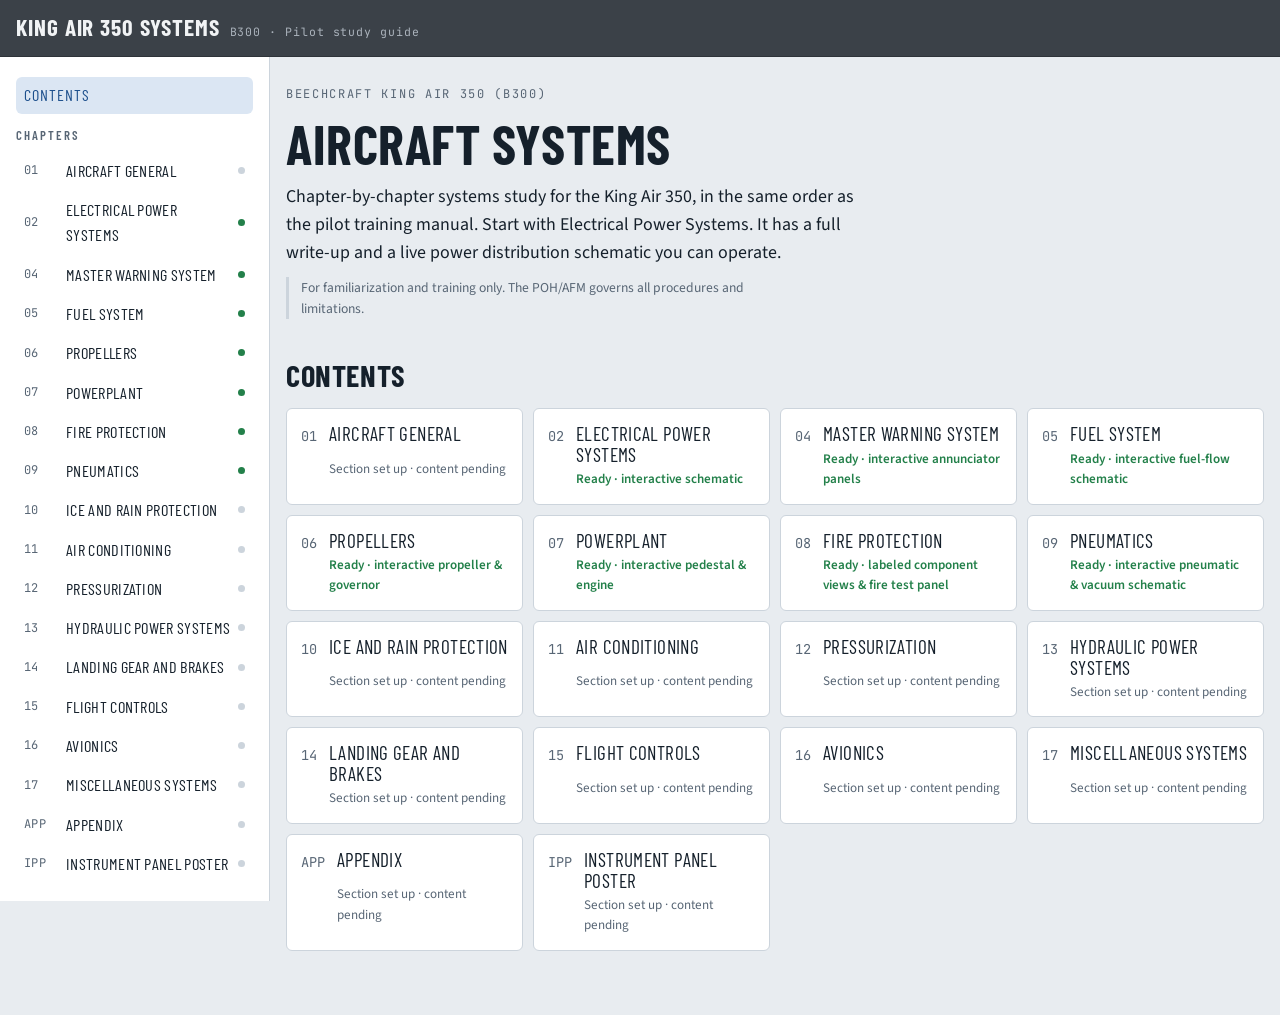
==== commit 1c2c64c3: "Add Fire Protection chapter Chapter 8 write-up plus clickable labeled views (airplane overview, engi" ====
--- a/king-air-350/index.html
+++ b/king-air-350/index.html
@@ -562,6 +562,58 @@
 .hrs { font-family: var(--f-mono); font-size: 13px; font-weight: 700; fill: #f1f3f4; letter-spacing: .12em; }
 .hrbox { font-family: var(--f-mono); font-size: 1.15rem; font-weight: 700; letter-spacing: .14em; background: #1a1d21; color: #f1f3f4; border: 1px solid var(--panel-line); border-radius: 4px; padding: 4px 10px; }
 
+/* ---------- fire protection ---------- */
+.fp-air { fill: var(--surface-2); stroke: var(--sym); stroke-width: 1.6; }
+.fp-wingside { fill: var(--surface-2); stroke: var(--line); stroke-width: 1.4; }
+.fp-spar { stroke: var(--muted); stroke-width: 1.4; stroke-dasharray: 6 5; }
+.fp-prop { stroke: var(--sym); stroke-width: 5; stroke-linecap: round; opacity: .55; }
+.fp-nac { fill: var(--sym-fill); stroke: var(--sym); stroke-width: 1.6; transition: fill .4s; }
+.fp-nac.on { fill: #fbd5cf; }
+:root[data-theme="dark"] .fp-nac.on { fill: #4a1d18; }
+@media (prefers-color-scheme: dark) { :root:not([data-theme="light"]) .fp-nac.on { fill: #4a1d18; } }
+.flame path { fill: #ee7d1f; stroke: #e2342a; stroke-width: 1.5; }
+.flame { opacity: 0; transition: opacity .3s; pointer-events: none; }
+.flame.on { opacity: .95; animation: blink .7s steps(2) infinite; }
+.fp-tube { fill: none; stroke: #e2342a; stroke-width: 3; stroke-dasharray: 7 4; }
+.fp-tube.solid { stroke-dasharray: none; stroke-width: 6; }
+.fp-resp { fill: #e2342a; stroke: var(--sym); stroke-width: 1.2; }
+.fp-respbody { fill: #e2342a; fill-opacity: .12; stroke: #e2342a; stroke-width: 1.6; }
+.fp-wire { fill: none; stroke: #e2342a; stroke-width: 1.6; opacity: .75; }
+.fp-pcb { fill: #2fb062; stroke: var(--sym); stroke-width: 1.2; }
+.fp-bottle { fill: #e2342a; fill-opacity: .25; stroke: #e2342a; stroke-width: 2; transition: fill-opacity .4s; }
+.fp-bottle.empty { fill-opacity: 0; stroke-dasharray: 4 3; }
+.fp-cart { fill: var(--sym-fill); stroke: var(--sym); stroke-width: 1.6; }
+.fp-line { fill: none; stroke: #2a8fe0; stroke-width: 3; stroke-linejoin: round; }
+.fp-line.on { stroke-width: 4.5; stroke-dasharray: 9 6; animation: flow .5s linear infinite; }
+.fp-noz { fill: #2a8fe0; stroke: var(--canvas); stroke-width: 1; }
+.fp-spray { fill: none; stroke: #2a8fe0; stroke-width: 2; opacity: 0; }
+.fp-spray.on { opacity: .9; }
+.fp-ctl { fill: var(--accent); stroke: var(--sym); stroke-width: 1; }
+.fp-ctl.dim { opacity: .6; }
+.fp-lead { stroke: var(--muted); stroke-width: 1; }
+.fp-eng { fill: var(--sym-fill); stroke: var(--sym); stroke-width: 1.4; }
+.fp-exh { fill: var(--surface-2); stroke: var(--sym); stroke-width: 1.4; }
+.fp-zone { fill: var(--surface-2); stroke: var(--sym); stroke-width: 1.2; }
+.fp-zone.hot { fill: #ee7d1f; fill-opacity: .14; }
+.fp-zone.acc { fill: #2a8fe0; fill-opacity: .1; }
+.fp-fw { stroke: var(--sym); stroke-width: 4; }
+.fp-well { fill: none; stroke: var(--muted); stroke-width: 1.4; stroke-dasharray: 5 4; }
+.fp-rw { fill: none; stroke: var(--wire-dead); stroke-width: 2.5; transition: stroke .2s; }
+.fp-rw.on { stroke: var(--pw-bat); stroke-width: 3.5; }
+.fp-lampbox { fill: #2b2f33; stroke: #0a0b0c; stroke-width: 2; }
+.fp-lamp { fill: #3a1311; transition: fill .2s; }
+.fp-lamp.on { fill: #e2342a; }
+#fp-resp .blk-t { fill: #f1f3f4; }
+.fp-glare { display: flex; gap: 10px; flex-wrap: wrap; justify-content: center; align-items: center; background: #141619; border-radius: 6px; padding: 14px 10px; }
+.fpbtn { width: 108px; border-radius: 4px; border: 2px solid #0a0b0c; background: #2b2f33; cursor: pointer; padding: 4px; display: grid; gap: 3px; font-family: var(--f-display); font-weight: 700; letter-spacing: .05em; line-height: 1.05; }
+.fpbtn .lens { padding: 6px 2px; border-radius: 2px; font-size: .72rem; min-height: 32px; display: grid; place-content: center; transition: background .15s; }
+.fpbtn .lens.red { background: #3a1311; color: #8a3a35; }
+.fpbtn .lens.amber { background: #2a2512; color: #6e6233; }
+.fpbtn .lens.red.on { background: #e2342a; color: #fff5f3; box-shadow: 0 0 12px rgba(226,52,42,.6); }
+.fpbtn .lens.amber.on { background: #f2b81c; color: #241a00; box-shadow: 0 0 12px rgba(242,184,28,.5); }
+.fpbtn .lens.on.blink { animation: blink .5s steps(1) infinite; }
+.fp-log { max-height: 260px; overflow: auto; }
+
 @media (max-width: 1120px) {
   .sim { grid-template-columns: minmax(0, 1fr); }
   .side { grid-template-columns: repeat(auto-fit, minmax(280px, 1fr)); }
@@ -580,7 +632,7 @@
   .eng-row { grid-template-columns: minmax(0, 1fr); }
 }
 @media (prefers-reduced-motion: reduce) {
-  .rotor.spin, .ann.flash, .fl.on, .ln.on, .gas.on, .spark.on, .oilf.on, .flasher.on.blink, .fwbtn.transit .bot { animation: none; }
+  .rotor.spin, .ann.flash, .fl.on, .ln.on, .gas.on, .spark.on, .oilf.on, .flame.on, .fp-line.on, .fpbtn .lens.on.blink, .flasher.on.blink, .fwbtn.transit .bot { animation: none; }
   * { transition: none !important; }
 }
 </style>
@@ -1841,6 +1893,162 @@
 </div>
 </template>
 
+<template id="tpl-fire-protection">
+<div class="view">
+  <header class="chapter-head">
+    <div class="eyebrow">Chapter 8</div>
+    <h1>Fire Protection</h1>
+    <p class="lede">Each engine compartment has its own fire detection and fire-extinguishing system. Detection is automatic: a gas-filled sensor tube loops around the engine and lights a red ENG FIRE lens when it overheats. Extinguishing is manual: close that side's firewall fuel valve, then fire that side's one-shot bottle.</p>
+    <p class="disclaimer">Study aid built from the King Air 300/350 training manual fire protection section. It is not an approved document. The POH/AFM and its emergency procedures govern. Component positions on the drawings are approximate.</p>
+    <div class="subnav" id="fpSubnav">
+      <button data-go="fp-glance">At a glance</button>
+      <button data-go="fp-map">Where everything is</button>
+      <button data-go="fp-panel">Cockpit controls</button>
+      <button data-go="fp-det">Fire detection</button>
+      <button data-go="fp-dtest">Detection test</button>
+      <button data-go="fp-ext">Extinguishing</button>
+      <button data-go="fp-etest">Extinguisher test</button>
+    </div>
+  </header>
+
+  <section class="block" id="fp-glance">
+    <h2>At a glance <span class="ref">Figures 8-1 to 8-3</span></h2>
+    <div class="specs">
+      <div class="spec"><span class="v">2 systems</span><span class="k">One detection loop and one extinguisher per engine. Nothing is shared between sides.</span></div>
+      <div class="spec"><span class="v">800 °F · 360 °F</span><span class="k">Alarm: any 1-ft section of tube at 800 °F, or the whole tube averaging 360 °F</span></div>
+      <div class="spec"><span class="v">545 °F · 540 °F</span><span class="k">Alarm: accessory compartment 545 °F, hot section compartment 540 °F</span></div>
+      <div class="spec"><span class="v">2.50 lb</span><span class="k">Bromotrifluoromethane (CBrF3) per bottle, 450–475 psi at 72 °F</span></div>
+      <div class="spec"><span class="v">8 nozzles</span><span class="k">Per engine: 4 into the exhaust area, 4 into the accessory area. The whole bottle discharges at once.</span></div>
+      <div class="spec"><span class="v">5 A × 4</span><span class="k">LEFT/RIGHT FIRE DET (right CB panel) and LEFT/RIGHT ENGINE FIRE EXT (hot battery bus)</span></div>
+    </div>
+  </section>
+
+  <section class="block" id="fp-map">
+    <h2>Where everything is <span class="ref">Figures 8-1, 8-3</span></h2>
+    <p class="prose">Select any labeled part for what it does. The overview shows the whole airplane from above. The nacelle view is a side cutaway of the left engine, nose to the left. The responder view is the simplified circuit from Figure 8-2.</p>
+    <div class="sim near">
+      <div class="diagram-card">
+        <div class="dtabs">
+          <div class="seg" role="group" aria-label="View" id="fpTabs">
+            <button type="button" data-tab="top" aria-pressed="true">Airplane overview</button>
+            <button type="button" data-tab="nac" aria-pressed="false">Engine nacelle</button>
+            <button type="button" data-tab="resp" aria-pressed="false">Responder circuit</button>
+          </div>
+        </div>
+        <div class="svg-wrap" id="fpSvgs">
+          <svg id="fp-top" viewBox="0 0 1000 600" role="img" aria-label="King Air 350 fire protection components, top view"></svg>
+          <svg id="fp-nac" viewBox="0 0 1000 470" role="img" aria-label="Engine nacelle fire detection and extinguishing components, side view" hidden></svg>
+          <svg id="fp-resp" viewBox="0 0 1000 470" role="img" aria-label="Fire detector responder simplified schematic" hidden></svg>
+        </div>
+        <div class="legend">
+          <span><i style="background:#e2342a"></i>Fire sensor tube / detection wiring</span>
+          <span><i style="background:#2a8fe0"></i>Extinguisher line &amp; nozzles</span>
+          <span><i style="background:var(--accent)"></i>Cockpit controls</span>
+        </div>
+      </div>
+      <div class="side">
+        <div class="card info" id="fpInfo" aria-live="polite"></div>
+      </div>
+    </div>
+  </section>
+
+  <section class="block" id="fp-panel">
+    <h2>Cockpit controls <span class="ref">Figures 8-1, 8-3</span></h2>
+    <p class="prose">A working copy of the glareshield buttons and the ENG FIRE TEST switches. Run either test, or start a fire and work through it: <b>close the firewall valve</b> (which arms the extinguisher), then <b>push the extinguisher</b>. The test switches spring back to OFF after a few seconds. Select a failure to see a test fail.</p>
+    <div class="cockpit">
+      <div class="panel">
+        <h3>Glareshield</h3>
+        <div class="fp-glare" id="fpGlare"></div>
+        <h3>Copilot's left subpanel · ENG FIRE TEST</h3>
+        <div class="sw-row" id="fpTest"></div>
+        <h3>Battery</h3>
+        <div class="envrow" id="fpBat"></div>
+      </div>
+      <div class="panel">
+        <h3>Make something happen</h3>
+        <div class="faults" id="fpActs"></div>
+        <h3>Failures (found by the tests)</h3>
+        <div class="faults" id="fpFaults"></div>
+        <h3>Events</h3>
+        <ol class="log fp-log" id="fpLog"></ol>
+      </div>
+    </div>
+  </section>
+
+  <section class="block" id="fp-det">
+    <h2>Engine fire detection <span class="ref">Figures 8-1, 8-2</span></h2>
+    <div class="two-col">
+      <div class="prose">
+        <p>The main element is a <b>temperature-sensing tube</b> looped continuously around the engine. It ends at a <b>responder unit</b> in the accessory area, at about the ten o'clock position. The tube is a hermetically sealed stainless-steel outer tube filled with an inert gas, around a hydride core filled with an active gas.</p>
+        <p>The responder has two sets of contacts:</p>
+        <ul class="tight">
+          <li><b>Integrity switch</b> (normally closed). Normal gas pressure in the tube holds it closed. It's used by the detection test, so a tube that has lost its gas fails the test.</li>
+          <li><b>Alarm switch</b> (normally open). As the tube heats, its gases expand. At a factory-preset pressure the alarm contacts close and send a signal to the <b>printed circuit board</b>, which is forward of the main spar under the center aisle floor.</li>
+        </ul>
+        <p>The board lights the red <b>L</b> or <b>R ENG FIRE</b> lens in that side's firewall fuel valve pushbutton. ENG FIRE also triggers the <b>MASTER WARNING</b> flasher.</p>
+      </div>
+      <div class="mw-stack">
+        <div class="bus-table-wrap"><table><thead><tr><th>Alarm when…</th><th>Temperature</th></tr></thead><tbody>
+          <tr><td>Any one-foot section of tube</td><td>800 °F</td></tr>
+          <tr><td>Average of the entire tube</td><td>360 °F</td></tr>
+          <tr><td>Accessory compartment</td><td>545 °F</td></tr>
+          <tr><td>Hot section compartment</td><td>540 °F</td></tr>
+          <tr><td>Plenum chamber (2 ft of tube, not a fire or overheat zone)</td><td>≈ 900 °F</td></tr>
+        </tbody></table></div>
+        <div class="card"><h3>Firewall fuel valve pushbutton</h3><p>A split-lens pushbutton on the glareshield. The top lens is the red <b>ENG FIRE</b> warning. The bottom lens is <b>FW VALVE CLOSED</b>, which shows the firewall fuel valve's position when the battery switch is on:</p>
+          <ul class="tight"><li><b>Off:</b> valve open.</li><li><b>Steady:</b> valve closed.</li><li><b>Flashing:</b> valve position disagrees with the pushbutton (in transit or failed).</li></ul></div>
+      </div>
+    </div>
+  </section>
+
+  <section class="block" id="fp-dtest">
+    <h2>Fire detection test</h2>
+    <div class="two-col">
+      <div class="prose">
+        <p>Two three-position, center-off toggle switches on the copilot's left subpanel, placarded <b>ENG FIRE TEST · DET – OFF – EXT · LEFT – RIGHT</b>.</p>
+        <p>In <b>DET</b>, current flows from that side's 5-amp <b>FIRE DET</b> circuit breaker (right circuit-breaker panel) through the detector circuitry and lights the red ENG FIRE lens in that side's firewall fuel valve pushbutton.</p>
+        <p>If the lens doesn't light, something is wrong with the sensor tube, the responder, the annunciator or the wiring. <b>Fix it before flight.</b></p>
+      </div>
+      <div class="card"><h3>Try it</h3><p>In the cockpit controls above, hold LEFT to DET: the L ENG FIRE lens lights and MASTER WARNING flashes. Then select the "L sensor tube lost its gas" failure and test again. The light stays out.</p>
+        <button class="show" type="button" data-fpgo="fp-panel">Go to the cockpit controls →</button></div>
+    </div>
+  </section>
+
+  <section class="block" id="fp-ext">
+    <h2>Engine fire extinguishing <span class="ref">Figure 8-3</span></h2>
+    <div class="two-col">
+      <div class="prose">
+        <p>A <b>fire extinguisher supply container</b> is mounted on brackets aft of the main spar in each main landing gear wheel well. Each holds <b>2.50 lb of bromotrifluoromethane (CBrF3)</b>, pressurized to 450–475 psi at 72 °F. It has a <b>pressure gage</b> and a <b>pyrotechnic cartridge</b>, which fires to release the agent.</p>
+        <p>The line runs along the side of the nacelle and branches into <b>eight spray tubes</b>: four discharge into the engine exhaust area, four into the accessory area. Once fired, the whole bottle empties into that engine.</p>
+        <p>The <b>fire extinguisher pushbuttons</b> are on the glareshield at each end of the warning annunciator panel. Power comes from a 5-amp <b>LEFT</b> or <b>RIGHT ENGINE FIRE EXT</b> circuit breaker on the <b>hot battery bus</b>. The circuit goes to the <b>firewall fuel valve pushbutton first</b>. That valve must be <b>closed</b> to complete the circuit to the extinguisher pushbutton. Once the circuit is complete, the bottle can be fired <b>whatever the battery switch position</b>.</p>
+      </div>
+      <div class="mw-stack">
+        <div class="card"><h3>Extinguisher pushbutton lights</h3>
+          <ul class="tight">
+            <li><b>EXTINGUISHER PUSH</b> (red, upper half): the firing circuit is complete. You see it once that side's firewall valve is closed.</li>
+            <li><b>DISCHARGED</b> (amber, lower half): a sensor watches the pyrotechnic cartridge. When the cartridge fires and breaks the sensor circuit, DISCHARGED lights and <b>stays on until the cartridge is replaced</b>, regardless of the battery switch or firewall valve.</li>
+          </ul></div>
+        <div class="card"><h3>Fire sequence</h3><ol class="tight"><li>ENG FIRE lens lights and MASTER WARNING flashes.</li><li>Shut down the engine and push that side's <b>firewall fuel valve</b> pushbutton (FW VALVE CLOSED lights).</li><li>EXTINGUISHER PUSH lights. Push it to fire the bottle, and DISCHARGED lights.</li></ol><p class="disclaimer">Follow the AFM emergency checklist for the actual procedure.</p>
+          <button class="show" type="button" data-fpfire="L">Practice a left engine fire →</button></div>
+      </div>
+    </div>
+  </section>
+
+  <section class="block" id="fp-etest">
+    <h2>Fire extinguisher test</h2>
+    <div class="two-col">
+      <div class="prose">
+        <p>The same ENG FIRE TEST switches, in the <b>EXT</b> position. Current flows from the 5-amp hot battery bus circuit breaker through the EXT test switch, the EXTINGUISHER PUSH annunciator and the cartridge on the container to ground. <b>EXTINGUISHER PUSH</b> lighting proves the cartridge circuit is good.</p>
+        <p>At the same time the EXT switch breaks the cartridge sensor circuit, so <b>DISCHARGED</b> should also light. That proves the cartridge sensor works.</p>
+        <p>If either light fails on a side, that side's extinguisher system has a fault. <b>Fix it before flight.</b></p>
+      </div>
+      <div class="card"><h3>Try it</h3><p>Hold RIGHT to EXT: both halves of the right extinguisher pushbutton light. It works with the battery switch off too, because the power comes from the hot battery bus. Then select "R cartridge sensor fault" and test again.</p>
+        <button class="show" type="button" data-fpgo="fp-panel">Go to the cockpit controls →</button></div>
+    </div>
+  </section>
+</div>
+</template>
+
 <script>
 (function () {
 "use strict";
@@ -1853,7 +2061,7 @@
   { n: 5,  id: "fuel",              t: "Fuel System", ready: "Ready · interactive fuel-flow schematic" },
   { n: 6,  id: "propellers",        t: "Propellers", ready: "Ready · interactive propeller & governor" },
   { n: 7,  id: "powerplant",        t: "Powerplant", ready: "Ready · interactive pedestal & engine" },
-  { n: 8,  id: "fire-protection",   t: "Fire Protection" },
+  { n: 8,  id: "fire-protection",   t: "Fire Protection", ready: "Ready · labeled component views & fire test panel" },
   { n: 9,  id: "pneumatics",        t: "Pneumatics", ready: "Ready · interactive pneumatic & vacuum schematic" },
   { n: 10, id: "ice-rain",          t: "Ice and Rain Protection" },
   { n: 11, id: "air-conditioning",  t: "Air Conditioning" },
@@ -1915,7 +2123,7 @@
   </div>`;
 }
 
-const TPL = { "electrical": () => initElectrical(), "master-warning": () => initMasterWarning(), "fuel": () => initFuel(), "powerplant": () => initPowerplant(), "propellers": () => initPropellers(), "pneumatics": () => initPneumatics() };
+const TPL = { "electrical": () => initElectrical(), "master-warning": () => initMasterWarning(), "fuel": () => initFuel(), "powerplant": () => initPowerplant(), "propellers": () => initPropellers(), "pneumatics": () => initPneumatics(), "fire-protection": () => initFireProtection() };
 function route() {
   const id = (location.hash || "").replace("#", "");
   const ch = CHAPTERS.find(c => c.id === id);
@@ -2711,7 +2919,7 @@
   step(0.01);
 }
 
-function stopSim() { if (timer) { clearInterval(timer); timer = null; } if (fTimer) { clearInterval(fTimer); fTimer = null; } if (ppTimer) { clearInterval(ppTimer); ppTimer = null; } ppScript = null; if (pvTimer) { clearInterval(pvTimer); pvTimer = null; } pvScript = null; if (pnTimer) { clearInterval(pnTimer); pnTimer = null; } pnScript = null; MW = null; }
+function stopSim() { if (timer) { clearInterval(timer); timer = null; } if (fTimer) { clearInterval(fTimer); fTimer = null; } if (ppTimer) { clearInterval(ppTimer); ppTimer = null; } ppScript = null; if (pvTimer) { clearInterval(pvTimer); pvTimer = null; } pvScript = null; if (pnTimer) { clearInterval(pnTimer); pnTimer = null; } pnScript = null; if (fpTimer) { clearInterval(fpTimer); fpTimer = null; } MW = null; }
 
 function initElectrical() {
   buildSchematic();
@@ -4339,7 +4547,7 @@
   const sv = $("#pvSvgs");
   sv.addEventListener("click", e => { const g = e.target.closest(".comp"); if (g) pvSelect(g.dataset.pvcomp); });
   sv.addEventListener("keydown", e => { if ((e.key === "Enter" || e.key === " ") && e.target.closest(".comp")) { e.preventDefault(); pvSelect(e.target.closest(".comp").dataset.pvcomp); } });
-  document.querySelector("main").addEventListener("click", e => { const b = e.target.closest("[data-pvsc]"); if (b) { pvApply(+b.dataset.pvsc); $("#pv-sim").scrollIntoView({ behavior: "smooth", block: "start" }); } });
+  $("#main .view").addEventListener("click", e => { const b = e.target.closest("[data-pvsc]"); if (b) { pvApply(+b.dataset.pvsc); $("#pv-sim").scrollIntoView({ behavior: "smooth", block: "start" }); } });
   pvShowTab("hyd");
   pvApply(0);
   $("#pvInfo").innerHTML = `<h3>Component details</h3><p>Select any part of a diagram (flyweights, pilot valve, beta valve, reverse lever, dome, feedback ring, governors, autofeather relays) for what it does and its live state.</p>`;
@@ -4682,10 +4890,268 @@
   const sv = $("#pnschem");
   sv.addEventListener("click", e => { const g = e.target.closest(".comp"); if (g) pnSelect(g.dataset.pncomp); });
   sv.addEventListener("keydown", e => { if ((e.key === "Enter" || e.key === " ") && e.target.closest(".comp")) { e.preventDefault(); pnSelect(e.target.closest(".comp").dataset.pncomp); } });
-  document.querySelector("main").addEventListener("click", e => { const b = e.target.closest("[data-pnsc]"); if (b) { pnApply(+b.dataset.pnsc); $("#pn-sim").scrollIntoView({ behavior: "smooth", block: "start" }); } });
+  $("#main .view").addEventListener("click", e => { const b = e.target.closest("[data-pnsc]"); if (b) { pnApply(+b.dataset.pnsc); $("#pn-sim").scrollIntoView({ behavior: "smooth", block: "start" }); } });
   $("#pnInfo").innerHTML = `<h3>Component details</h3><p>Select any valve, regulator, gage or user on the schematic for what it does and its live state.</p>`;
   pnApply(0);
   pnTimer = setInterval(() => pnStep(0.05), 50);
+}
+
+/* ================= Chapter 8: Fire Protection ================= */
+let FP = null, fpTimer = null, fpSel = null, fpTab = "top", fpLogArr = [];
+const FPC = {
+  tube: { group: "Detection", name: "Fire sensor tube", desc: "A continuous loop around the engine: hermetically sealed stainless-steel outer tube with inert gas, around a hydride core holding an active gas. Heat expands the gases. Alarm when any 1-ft section reaches 800 °F, the whole tube averages 360 °F, the accessory compartment reaches 545 °F or the hot section compartment 540 °F. Normal gas pressure also holds the responder's integrity switch closed for the test." },
+  plenum: { group: "Detection", name: "Plenum section of the tube", desc: "Two feet of sensor tube runs through the plenum chamber. That area is not a fire or overheat zone, and the tube there alarms at about 900 °F." },
+  resp: { group: "Detection", name: "Responder unit", desc: "Where the sensor tube ends, in the engine accessory area at about the ten o'clock position. It contains the integrity switch contacts (for the continuity test) and the alarm switch contacts (which close on overtemperature and start the fire warning)." },
+  pcb: { group: "Detection", name: "Printed circuit board", desc: "Forward of the main spar, under the center aisle floor. Receives the signal from each responder and lights that side's red ENG FIRE lens on the glareshield." },
+  hotz: { group: "Detection", name: "Hot section compartment", desc: "The area around the combustion section and turbines. The detector alarms when this compartment reaches 540 °F." },
+  accz: { group: "Detection", name: "Accessory compartment", desc: "The rear of the engine, around the accessory gearbox. The detector alarms when this compartment reaches 545 °F. The responder unit is mounted here." },
+  bottle: { group: "Extinguishing", name: "Fire extinguisher supply container", desc: "On brackets aft of the main spar in each main landing gear wheel well. 2.50 lb of bromotrifluoromethane (CBrF3), pressurized to 450–475 psi at 72 °F. One bottle per engine, and the whole charge goes at once." },
+  cart: { group: "Extinguishing", name: "Pyrotechnic cartridge", desc: "Fires electrically when the extinguisher pushbutton is pushed and releases the agent. A sensor watches its condition. Once it fires, the amber DISCHARGED light stays on until the cartridge is replaced." },
+  gage: { group: "Extinguishing", name: "Container pressure gage", desc: "Shows the bottle's charge pressure, nominally 450–475 psi at 72 °F." },
+  line: { group: "Extinguishing", name: "Extinguisher line", desc: "Runs from the container forward along the side of the nacelle, then branches into eight spray tubes around the engine." },
+  nozE: { group: "Extinguishing", name: "Spray nozzles: exhaust area (4)", desc: "Four of the eight nozzles discharge into the engine exhaust area." },
+  nozA: { group: "Extinguishing", name: "Spray nozzles: accessory area (4)", desc: "Four of the eight nozzles discharge into the accessory area." },
+  spar: { group: "Structure", name: "Main spar", desc: "The printed circuit board is just forward of it (under the center aisle floor), and the extinguisher containers are just aft of it in the wheel wells." },
+  glare: { group: "Cockpit", name: "Glareshield pushbuttons", desc: "At each end of the warning annunciator panel: the EXTINGUISHER PUSH / DISCHARGED pushbutton. Beside the panel: the ENG FIRE / FW VALVE CLOSED firewall fuel valve pushbutton for each side." },
+  test: { group: "Cockpit", name: "ENG FIRE TEST switches", desc: "Copilot's left subpanel. Two three-position, center-off toggles, LEFT and RIGHT: DET tests the detection system, EXT tests the extinguisher cartridge circuit and DISCHARGED sensor." },
+  cbs: { group: "Power", name: "Fire protection circuit breakers", desc: "LEFT and RIGHT FIRE DET (5 A each) on the right circuit-breaker panel power detection and its test. LEFT and RIGHT ENGINE FIRE EXT (5 A each) on the hot battery bus power the extinguishers and their test, so they work with the battery switch off." },
+  cb: { group: "Power", name: "FIRE DET circuit breaker (28 VDC)", desc: "5 A, right circuit-breaker panel. Powers the detector circuitry, the alarm path and the DET test." },
+  alarm: { group: "Responder", name: "Alarm switch (N.O.)", desc: "Normally open. When the expanding gases in the sensor tube reach a factory-preset pressure, it closes and completes the circuit that lights ENG FIRE." },
+  integ: { group: "Responder", name: "Integrity switch (N.C.)", desc: "Normally closed, held closed by normal sensor pressure. The DET test sends current through it. If the tube has lost its gas the switch opens and the test light stays out. That catches a tube that could no longer alarm." },
+  tsw: { group: "Responder", name: "Engine fire test switch (DET)", desc: "In DET, current goes through the integrity switch to the ENG FIRE lens. If the lens lights, the tube, responder, lamp and wiring are all good." },
+  lamp: { group: "Cockpit", name: "ENG FIRE / FW VALVE pushbutton", desc: "Upper red lens: L or R ENG FIRE, which also triggers MASTER WARNING. Lower lens: FW VALVE CLOSED. With the battery switch on it's off when the valve is open, steady when closed, and flashing when valve and pushbutton disagree." }
+};
+const FP_TABS = ["top", "nac", "resp"];
+
+function fpFresh() {
+  const lr = v => ({ L: v, R: v });
+  return { t: 0, bat: true, test: lr("OFF"), testT: lr(0), fw: lr("OPEN"), fwT: lr(0), fire: lr(false), heat: lr(0), outT: lr(0), dis: lr(false), spray: lr(0), mw: false, prevFire: lr(false),
+    fault: { tube: lr(false), cart: lr(false) } };
+}
+function fpLog(msg, cls) {
+  fpLogArr.unshift({ t: FP.t, msg, cls: cls || "" }); if (fpLogArr.length > 40) fpLogArr.pop();
+  const h = $("#fpLog"); if (h) h.innerHTML = fpLogArr.map(e => `<li class="${e.cls}"><span class="t">${e.t.toFixed(1)}s</span><span class="m">${esc(e.msg)}</span></li>`).join("");
+}
+function fpLights() {
+  const P = FP, L = {};
+  ["L", "R"].forEach(k => {
+    const alarm = P.heat[k] > 0.6 && !P.fault.tube[k];
+    L["fire" + k] = P.bat && (alarm || (P.test[k] === "DET" && !P.fault.tube[k]));
+    L["fw" + k] = P.bat && (P.fwT[k] > 0 ? "blink" : P.fw[k] === "CLOSED");
+    L["push" + k] = P.fw[k] === "CLOSED" || P.test[k] === "EXT";
+    L["dis" + k] = P.dis[k] || (P.test[k] === "EXT" && !P.fault.cart[k]);
+    L["alarm" + k] = alarm;
+  });
+  return L;
+}
+function fpStep(dt) {
+  const P = FP; P.t += dt;
+  ["L", "R"].forEach(k => {
+    if (P.testT[k] > 0) { P.testT[k] = Math.max(0, P.testT[k] - dt); if (P.testT[k] === 0) P.test[k] = "OFF"; }
+    if (P.fwT[k] > 0) { P.fwT[k] = Math.max(0, P.fwT[k] - dt); if (P.fwT[k] === 0) fpLog(`${SIDE[k]} firewall fuel valve ${P.fw[k] === "CLOSED" ? "closed" : "open"}.`); }
+    if (P.outT[k] > 0) { P.outT[k] = Math.max(0, P.outT[k] - dt); if (P.outT[k] === 0 && P.fire[k]) { P.fire[k] = false; fpLog(`${SIDE[k]} engine fire out. The tube cools and ENG FIRE goes out.`, "ok"); } }
+    if (P.spray[k] > 0) P.spray[k] = Math.max(0, P.spray[k] - dt);
+    P.heat[k] = Math.max(0, Math.min(1, P.heat[k] + (P.fire[k] ? dt / 2 : -dt / 3)));
+  });
+  const Lt = fpLights();
+  ["L", "R"].forEach(k => {
+    if (Lt["fire" + k] && !P.prevFire[k]) { P.mw = true; if (P.test[k] !== "DET") fpLog(`${k} ENG FIRE: the ${SIDE[k].toLowerCase()} sensor tube alarm switch closed. MASTER WARNING flashing.`, "bad"); }
+    if (P.fire[k] && P.heat[k] > 0.6 && P.fault.tube[k] && !P.warnedTube) { P.warnedTube = true; fpLog(`${SIDE[k]} engine is on fire but the sensor tube has lost its gas, so there's no warning. The DET test would have caught this before flight.`, "bad"); }
+    P.prevFire[k] = Lt["fire" + k];
+  });
+  fpRender(Lt);
+}
+function fpSetTest(k, v) {
+  const P = FP; P.test[k] = v; P.testT[k] = v === "OFF" ? 0 : 4;
+  if (v === "DET") {
+    if (!P.bat) fpLog(`${SIDE[k]} DET test: no light. The FIRE DET circuit breaker isn't powered with the battery switch off.`, "warn");
+    else if (P.fault.tube[k]) fpLog(`${SIDE[k]} DET test FAILED: ${k} ENG FIRE didn't light (integrity switch open, the sensor tube has lost its gas). Fix it before flight.`, "bad");
+    else fpLog(`${SIDE[k]} DET test: ${k} ENG FIRE lights through the integrity switch, and MASTER WARNING flashes. Detection is good.`, "ok");
+  } else if (v === "EXT") {
+    if (P.fault.cart[k]) fpLog(`${SIDE[k]} EXT test FAILED: EXTINGUISHER PUSH lit but DISCHARGED didn't, so the cartridge sensor is faulty. Fix it before flight.`, "bad");
+    else fpLog(`${SIDE[k]} EXT test: EXTINGUISHER PUSH (cartridge circuit good) and DISCHARGED (cartridge sensor good) both lit${P.bat ? "" : ", even with the battery switch off (hot battery bus)"}.`, "ok");
+  }
+  fpStep(0.001);
+}
+function fpRender(Lt) {
+  if (!$("#fpGlare")) return;
+  const P = FP;
+  const set = (id, on) => { const el = $(id); if (!el) return; el.classList.toggle("on", !!on); el.classList.toggle("blink", on === "blink"); };
+  ["L", "R"].forEach(k => {
+    set(`#fpb-fire${k}`, Lt["fire" + k]); set(`#fpb-fw${k}`, Lt["fw" + k]); set(`#fpb-push${k}`, Lt["push" + k]); set(`#fpb-dis${k}`, Lt["dis" + k]);
+    $$(`[data-fptest="${k}"]`).forEach(b => b.setAttribute("aria-pressed", String(P.test[k] === b.dataset.val)));
+    $(`#fpf-tube${k}`).setAttribute("aria-pressed", String(P.fault.tube[k])); $(`#fpf-cart${k}`).setAttribute("aria-pressed", String(P.fault.cart[k]));
+    $(`#fpa-fire${k}`).setAttribute("aria-pressed", String(P.fire[k]));
+    // diagrams
+    $$(`[data-fpfire="${k}"].flame`).forEach(f => f.classList.toggle("on", P.fire[k]));
+    $$(`[data-fpheat="${k}"]`).forEach(f => f.classList.toggle("on", P.heat[k] > 0.6));
+    $$(`[data-fpspray="${k}"]`).forEach(f => f.classList.toggle("on", P.spray[k] > 0));
+    $$(`[data-fpbottle="${k}"]`).forEach(f => f.classList.toggle("empty", P.dis[k]));
+  });
+  $("#fpMW").classList.toggle("on", P.mw); $("#fpMW").classList.toggle("blink", P.mw);
+  $("#fpBat-on").setAttribute("aria-pressed", String(P.bat)); $("#fpBat-off").setAttribute("aria-pressed", String(!P.bat));
+  // responder circuit (left side shown)
+  const det = P.bat && P.test.L === "DET" && !P.fault.tube.L, alm = P.bat && Lt.alarmL;
+  $$("#fp-resp [data-rw]").forEach(w => { const r = w.dataset.rw; w.classList.toggle("on", (r === "pwr" && P.bat) || (r === "test" && det) || (r === "alarm" && alm) || (r === "lamp" && (det || alm))); });
+  $("#fpIntegSw").setAttribute("transform", P.fault.tube.L ? "rotate(-25 470 300)" : "");
+  $("#fpAlarmSw").setAttribute("transform", alm ? "" : "rotate(-25 520 196)");
+  $("#fpRespLamp").classList.toggle("on", !!Lt.fireL);
+  $("#fpRespState").textContent = `Left side now: tube ${P.fault.tube.L ? "LOST ITS GAS (integrity switch open)" : P.heat.L > 0.6 ? "OVERHEATED (alarm switch closed)" : "normal (integrity closed, alarm open)"}`;
+}
+
+function fpSvgs() {
+  const T = (x, y, s, cls, anchor) => `<text x="${x}" y="${y}" class="${cls || "lbl"}" text-anchor="${anchor || "middle"}">${s}</text>`;
+  const comp = (id, inner, hit) => `<g class="comp" data-fpcomp="${id}" tabindex="0" role="button" aria-label="${esc(FPC[id].name)}"><rect class="hit" x="${hit[0]}" y="${hit[1]}" width="${hit[2]}" height="${hit[3]}" rx="4"/>${inner}</g>`;
+  const lead = (x1, y1, x2, y2) => `<line class="fp-lead" x1="${x1}" y1="${y1}" x2="${x2}" y2="${y2}"/>`;
+  const flame = (k, x, y, s) => `<g class="flame" data-fpfire="${k}" transform="translate(${x},${y}) scale(${s || 1})"><path d="M0,-22 C10,-10 14,-2 10,8 C7,15 -7,15 -10,8 C-14,-2 -6,-8 -4,-16 C-2,-8 2,-6 0,-22 Z"/></g>`;
+
+  // ---------- top view ----------
+  let t = `<path class="fp-air" d="M500,20 C522,22 534,60 536,110 L540,250 L960,300 L960,334 L540,330 L534,500 L600,530 L600,552 L500,546 L400,552 L400,530 L466,500 L460,330 L40,334 L40,300 L460,250 L464,110 C466,60 478,22 500,20 Z"/>`;
+  t += comp("spar", `<line class="fp-spar" x1="60" y1="318" x2="940" y2="318"/>${T(940, 352, "MAIN SPAR", "blk-s", "end")}`, [600, 306, 340, 54]);
+  ["L", "R"].forEach(k => {
+    const X = x => k === "L" ? x : 1000 - x;
+    t += `<line class="fp-prop" x1="${X(170)}" y1="150" x2="${X(390)}" y2="150"/><circle class="sym" cx="${X(280)}" cy="152" r="9"/>`;
+    t += `<rect class="fp-nac" data-fpheat="${k}" x="${X(280) - 30}" y="156" width="60" height="230" rx="24"/>`;
+    t += flame(k, X(280), 230, 1.2);
+    t += comp("tube", `<rect class="fp-tube" x="${X(280) - 20}" y="176" width="40" height="122" rx="12"/>`, [X(280) - 26, 170, 52, 134]);
+    t += comp("resp", `<rect class="fp-resp" x="${X(280) - 14}" y="282" width="28" height="14" rx="3"/>`, [X(280) - 18, 278, 36, 22]);
+    t += comp("bottle", `<circle class="fp-bottle" data-fpbottle="${k}" cx="${X(280)}" cy="352" r="16"/>${T(X(280), 357, "EXT", "blk-s")}`, [X(280) - 20, 332, 40, 40]);
+    t += comp("line", `<polyline class="fp-line" data-fpspray="${k}" points="${X(280) + (k === "L" ? 22 : -22)},350 ${X(280) + (k === "L" ? 34 : -34)},350 ${X(280) + (k === "L" ? 34 : -34)},186"/>${[192, 204, 216, 228].map(y => `<circle class="fp-noz" cx="${X(280) + (k === "L" ? 34 : -34)}" cy="${y}" r="3.5"/>`).join("")}${[254, 266, 278, 290].map(y => `<circle class="fp-noz" cx="${X(280) + (k === "L" ? 34 : -34)}" cy="${y}" r="3.5"/>`).join("")}`, [X(280) + (k === "L" ? 26 : -42), 182, 16, 172]);
+    t += `<polyline class="fp-wire" points="${X(280)},289 ${X(330)},289 ${X(330)},240 ${X(470)},240"/>`;
+  });
+  t += comp("pcb", `<rect class="fp-pcb" x="478" y="230" width="44" height="22" rx="3"/>${T(500, 245, "PCB", "blk-s")}`, [474, 226, 52, 30]);
+  t += `<polyline class="fp-wire" points="500,230 500,108"/>`;
+  t += comp("glare", `<rect class="fp-ctl" x="472" y="92" width="56" height="12" rx="3"/>`, [468, 86, 64, 22]);
+  t += comp("test", `<rect class="fp-ctl" x="508" y="116" width="16" height="12" rx="2"/>`, [504, 112, 24, 20]);
+  t += comp("cbs", `<rect class="fp-ctl dim" x="520" y="136" width="10" height="22" rx="2"/>`, [516, 132, 18, 30]);
+  // left-side labels (left engine) + cockpit labels on the right
+  t += lead(250, 200, 150, 120) + T(146, 116, "FIRE SENSOR TUBE (loop)", "lbl-b", "end");
+  t += lead(266, 289, 150, 250) + T(146, 246, "RESPONDER UNIT", "lbl-b", "end") + T(146, 260, "accessory area, ~10 o'clock", "blk-s", "end");
+  t += lead(264, 356, 150, 410) + T(146, 406, "EXTINGUISHER CONTAINER", "lbl-b", "end") + T(146, 420, "wheel well, aft of main spar", "blk-s", "end");
+  t += lead(314, 210, 380, 70) + T(380, 62, "LINE + 8 SPRAY NOZZLES", "lbl-b") + T(380, 76, "4 exhaust · 4 accessory", "blk-s");
+  t += lead(478, 248, 400, 450) + T(396, 470, "PRINTED CIRCUIT BOARD", "lbl-b", "end") + T(396, 484, "fwd of main spar, under aisle floor", "blk-s", "end");
+  t += lead(528, 98, 640, 34) + T(644, 30, "GLARESHIELD: ENG FIRE / FW VALVE", "lbl-b", "start") + T(644, 44, "& EXTINGUISHER pushbuttons", "blk-s", "start");
+  t += lead(524, 122, 640, 76) + T(644, 72, "ENG FIRE TEST SWITCHES", "lbl-b", "start") + T(644, 86, "copilot's left subpanel", "blk-s", "start");
+  t += lead(530, 148, 640, 118) + T(644, 114, "CIRCUIT BREAKERS", "lbl-b", "start") + T(644, 128, "FIRE DET · ENGINE FIRE EXT", "blk-s", "start");
+  t += T(500, 590, "TOP VIEW · NOSE UP · BOTH ENGINES IDENTICAL", "blk-s");
+  $("#fp-top").innerHTML = t;
+
+  // ---------- nacelle side view (left engine, nose left) ----------
+  let n = `<path class="fp-wingside" d="M380,128 L960,128 L960,152 L380,152 Z"/>${T(940, 120, "WING", "blk-s", "end")}`;
+  n += `<path class="fp-nac" data-fpheat="L" d="M110,170 C140,140 200,136 260,136 L640,140 L640,320 L260,322 C200,322 150,312 120,290 Z"/>`;
+  n += `<line class="fp-prop" x1="70" y1="90" x2="70" y2="370"/><path class="sym" d="M70,200 C88,200 112,214 112,230 C112,246 88,260 70,260 Z"/>`;
+  n += flame("L", 330, 236, 1.8);
+  n += `<rect class="fp-eng" x="140" y="190" width="70" height="80" rx="6"/>${T(175, 290, "REDUCTION GEARBOX", "blk-s")}`;
+  n += `<path class="fp-exh" d="M220,180 L260,180 L270,140 L230,140 Z"/>${T(244, 132, "EXHAUST", "blk-s")}`;
+  n += comp("hotz", `<rect class="fp-zone hot" x="250" y="176" width="190" height="108" rx="6"/>${T(345, 262, "HOT SECTION · 540 °F", "lbl")}`, [246, 172, 198, 140]);
+  n += comp("plenum", `<rect class="fp-zone" x="440" y="176" width="60" height="108" rx="4"/>${T(470, 232, "PLENUM", "blk-s")}${lead(470, 176, 470, 112)}${T(470, 92, "PLENUM: 2 ft of tube, alarms ≈ 900 °F", "blk-s")}${T(470, 106, "not a fire or overheat zone", "blk-s")}`, [436, 80, 68, 206]);
+  n += comp("accz", `<rect class="fp-zone acc" x="500" y="176" width="110" height="108" rx="6"/>${T(555, 256, "ACCESSORY", "lbl")}${T(555, 270, "545 °F", "lbl")}`, [496, 172, 118, 140]);
+  n += `<line class="fp-fw" x1="622" y1="140" x2="622" y2="322"/>${T(622, 134, "FIREWALL", "blk-s")}`;
+  n += comp("tube", `<path class="fp-tube" d="M160,186 L600,186 L600,274 L160,274 Z"/>`, [154, 180, 452, 12]);
+  n += comp("resp", `<rect class="fp-resp" x="566" y="190" width="38" height="18" rx="3"/>${T(585, 226, "RESPONDER", "blk-s")}`, [560, 184, 50, 50]);
+  n += `<polyline class="fp-wire" points="604,199 660,199 660,96 760,96"/>${T(764, 100, "→ printed circuit board → ENG FIRE lens", "blk-s", "start")}`;
+  n += comp("spar", `<line class="fp-spar" x1="670" y1="128" x2="670" y2="420"/>${T(674, 430, "MAIN SPAR", "blk-s", "start")}`, [662, 128, 16, 300]);
+  n += `<rect class="fp-well" x="690" y="160" width="250" height="230" rx="10"/>${T(815, 408, "MAIN GEAR WHEEL WELL", "blk-s")}<circle class="sym" cx="880" cy="340" r="34"/><circle class="sym" cx="880" cy="340" r="12"/>`;
+  n += comp("bottle", `<circle class="fp-bottle" data-fpbottle="L" cx="770" cy="236" r="44"/>${T(770, 232, "EXTINGUISHER", "blk-t")}${T(770, 246, "CONTAINER", "blk-t")}`, [722, 188, 96, 96]);
+  n += comp("cart", `<rect class="fp-cart" x="756" y="282" width="28" height="26" rx="3"/>${T(770, 326, "PYRO CARTRIDGE", "blk-s")}`, [740, 278, 60, 54]);
+  n += comp("gage", `<circle class="sym" cx="828" cy="208" r="11"/><line x1="828" y1="208" x2="834" y2="201" stroke="var(--sym)" stroke-width="2"/>${T(846, 196, "GAGE", "blk-s", "start")}`, [812, 186, 70, 36]);
+  n += comp("line", `<polyline class="fp-line" data-fpspray="L" points="770,308 770,344 140,344"/>`, [140, 336, 640, 16]);
+  const noz = (x, k) => `<g class="fp-nozg"><line class="fp-line" data-fpspray="L" x1="${x}" y1="344" x2="${x}" y2="300"/><path class="fp-noz" d="M${x - 6},300 L${x + 6},300 L${x},290 Z"/><path class="fp-spray" data-fpspray="L" d="M${x},288 L${x - 12},262 M${x},288 L${x + 12},262 M${x},288 L${x},258"/></g>`;
+  n += comp("nozE", [196, 226, 256, 286].map(x => noz(x)).join("") + T(240, 380, "4 NOZZLES · EXHAUST AREA", "lbl"), [180, 282, 122, 106]);
+  n += comp("nozA", [520, 550, 580, 610].map(x => noz(x)).join("") + T(565, 380, "4 NOZZLES · ACCESSORY AREA", "lbl"), [504, 282, 122, 106]);
+  n += T(500, 460, "LEFT ENGINE · SIDE VIEW · NOSE LEFT", "blk-s");
+  $("#fp-nac").innerHTML = n;
+
+  // ---------- responder circuit (Figure 8-2, left side) ----------
+  let r = `<rect class="fp-respbody" x="440" y="140" width="150" height="240" rx="6"/>${T(515, 132, "RESPONDER UNIT", "lbl-b")}`;
+  r += `<polyline class="fp-rw" data-rw="pwr" points="70,180 120,180"/><polyline class="fp-rw" data-rw="pwr" points="180,180 520,180 520,190"/>`;
+  r += `<polyline class="fp-rw" data-rw="test" points="340,180 340,300 360,300"/><polyline class="fp-rw" data-rw="test" points="410,300 470,300"/>`;
+  r += `<polyline class="fp-rw" data-rw="test" points="470,340 470,410 520,410"/>`;
+  r += `<polyline class="fp-rw" data-rw="alarm" points="520,230 520,410"/>`;
+  r += `<polyline class="fp-rw" data-rw="lamp" points="520,410 520,430 330,430"/><polyline class="fp-rw" points="230,430 190,430 190,446"/><path d="M176,446 h28 M181,452 h18 M186,458 h8" stroke="var(--sym)" stroke-width="2"/>`;
+  r += comp("cb", `<path d="M120,180 C120,158 180,158 180,180" fill="none" stroke="var(--sym)" stroke-width="2.4"/><circle class="sym" cx="120" cy="180" r="4"/><circle class="sym" cx="180" cy="180" r="4"/>${T(150, 148, "FIRE DET CB · 5 A", "lbl-b")}${T(150, 206, "28 VDC (right CB panel)", "blk-s")}`, [96, 132, 110, 84]);
+  r += comp("tsw", `<circle class="sym" cx="360" cy="300" r="4"/><circle class="sym" cx="410" cy="300" r="4"/><line x1="360" y1="300" x2="404" y2="284" stroke="var(--sym)" stroke-width="2.4"/>${T(385, 270, "ENG FIRE TEST (DET)", "lbl-b")}`, [340, 254, 96, 58]);
+  r += comp("alarm", `<circle class="sym" cx="520" cy="196" r="4"/><circle class="sym" cx="520" cy="230" r="4"/><line id="fpAlarmSw" x1="520" y1="196" x2="520" y2="226" stroke="var(--sym)" stroke-width="2.6"/>${T(546, 216, "ALARM SW (N.O.)", "lbl-b", "start")}`, [500, 186, 110, 52]);
+  r += comp("integ", `<circle class="sym" cx="470" cy="300" r="4"/><circle class="sym" cx="470" cy="340" r="4"/><line id="fpIntegSw" x1="470" y1="300" x2="470" y2="336" stroke="var(--sym)" stroke-width="2.6"/>${T(482, 298, "INTEGRITY SW (N.C.)", "lbl-b", "start")}${T(482, 312, "held closed by tube pressure", "blk-s", "start")}`, [452, 290, 140, 60]);
+  r += comp("tube", `<line class="fp-tube solid" x1="590" y1="330" x2="940" y2="330"/>${T(765, 320, "TEMPERATURE SENSING TUBE", "lbl-b")}${T(765, 350, "loops around the engine", "blk-s")}`, [590, 302, 360, 56]);
+  r += comp("lamp", `<rect class="fp-lampbox" x="230" y="408" width="100" height="46" rx="4"/><rect id="fpRespLamp" class="fp-lamp" x="236" y="412" width="88" height="18" rx="2"/>${T(280, 425, "L ENG FIRE", "blk-t")}${T(280, 446, "FW VALVE", "blk-s")}`, [226, 404, 108, 54]);
+  r += comp("resp", `${T(515, 370, "", "lbl")}`, [440, 352, 150, 26]);
+  r += `<text class="n1t" id="fpRespState" x="500" y="40" text-anchor="middle"></text>${T(500, 62, "Lit wires carry current. Run the LEFT DET test, start a left fire, or fail the left tube in the cockpit controls below.", "blk-s")}`;
+  $("#fp-resp").innerHTML = r;
+}
+
+function fpSelect(id) {
+  fpSel = id;
+  $$("#fpSvgs .comp").forEach(g => g.classList.toggle("sel", g.dataset.fpcomp === id));
+  const c = FPC[id];
+  $("#fpInfo").innerHTML = `<div class="eyebrow">${esc(c.group)}</div><h4>${esc(c.name)}</h4><p>${esc(c.desc)}</p>`;
+}
+function fpShowTab(t) {
+  fpTab = t;
+  FP_TABS.forEach(x => $("#fp-" + x).toggleAttribute("hidden", x !== t));
+  $$("#fpTabs [data-tab]").forEach(b => b.setAttribute("aria-pressed", String(b.dataset.tab === t)));
+}
+function fpFireDrill(k) {
+  FP = fpFresh(); fpLogArr = []; FP.fire[k] = true;
+  fpLog(`${SIDE[k]} engine fire started. Watch for ${k} ENG FIRE, then close the ${SIDE[k].toLowerCase()} firewall valve and push the ${SIDE[k].toLowerCase()} extinguisher.`);
+  fpStep(0.001);
+}
+
+function initFireProtection() {
+  FP = fpFresh(); fpLogArr = []; fpSel = null;
+  fpSvgs(); fpShowTab("top");
+  $("#fpSubnav").addEventListener("click", e => { const b = e.target.closest("[data-go]"); if (b) document.getElementById(b.dataset.go).scrollIntoView({ behavior: "smooth", block: "start" }); });
+  $("#fpTabs").addEventListener("click", e => { const b = e.target.closest("[data-tab]"); if (b) fpShowTab(b.dataset.tab); });
+  const sv = $("#fpSvgs");
+  sv.addEventListener("click", e => { const g = e.target.closest(".comp"); if (g) fpSelect(g.dataset.fpcomp); });
+  sv.addEventListener("keydown", e => { if ((e.key === "Enter" || e.key === " ") && e.target.closest(".comp")) { e.preventDefault(); fpSelect(e.target.closest(".comp").dataset.fpcomp); } });
+  $("#fpInfo").innerHTML = `<h3>Component details</h3><p>Select any labeled part of the drawing for what it does and where it is.</p>`;
+  const ext = k => `<button type="button" class="fpbtn" id="fpExt${k}" aria-label="${SIDE[k]} fire extinguisher pushbutton"><span class="lens red" id="fpb-push${k}">EXTINGUISHER<br>PUSH</span><span class="lens amber" id="fpb-dis${k}">DISCHARGED</span></button>`;
+  const fw = k => `<button type="button" class="fpbtn" id="fpFw${k}" aria-label="${SIDE[k]} firewall fuel valve pushbutton"><span class="lens red" id="fpb-fire${k}">${k} ENG FIRE</span><span class="lens red" id="fpb-fw${k}">FW VALVE<br>PUSH · CLOSED</span></button>`;
+  $("#fpGlare").innerHTML = `${ext("L")}${fw("L")}<button type="button" class="flasher mw" id="fpMW" aria-label="Master warning flasher, press to reset">MASTER<br>WARNING<small>PRESS TO RESET</small></button>${fw("R")}${ext("R")}`;
+  ["L", "R"].forEach(k => {
+    $("#fpFw" + k).addEventListener("click", () => {
+      FP.fw[k] = FP.fw[k] === "OPEN" ? "CLOSED" : "OPEN"; FP.fwT[k] = 1.5;
+      fpLog(`${SIDE[k]} firewall fuel valve pushbutton ${FP.fw[k] === "CLOSED" ? "pushed: valve closing. The circuit to the extinguisher pushbutton is complete, so EXTINGUISHER PUSH lights." : "pushed again: valve opening, extinguisher disarmed."}`);
+      fpStep(0.001);
+    });
+    $("#fpExt" + k).addEventListener("click", () => {
+      if (FP.fw[k] !== "CLOSED") { fpLog(`${SIDE[k]} extinguisher: no circuit. The ${SIDE[k].toLowerCase()} firewall fuel valve pushbutton must be closed first.`, "warn"); return; }
+      if (FP.dis[k]) { fpLog(`${SIDE[k]} bottle already discharged. Each bottle fires once.`, "warn"); return; }
+      FP.dis[k] = true; FP.spray[k] = 2.5;
+      fpLog(`${SIDE[k]} extinguisher fired: cartridge fires, 2.5 lb of CBrF3 through 8 nozzles. DISCHARGED stays on until the cartridge is replaced.`, "ok");
+      if (FP.fire[k]) FP.outT[k] = 2.5;
+      fpStep(0.001);
+    });
+  });
+  $("#fpMW").addEventListener("click", () => { FP.mw = false; fpStep(0.001); });
+  $("#fpTest").innerHTML = `<div class="sw-group"><div class="gname">ENG FIRE TEST</div><div class="sws">${["L", "R"].map(k => `<div class="tog"><div class="name">${k === "L" ? "Left" : "Right"}</div><div class="pos" role="group" aria-label="${SIDE[k]} engine fire test">${[["DET", "DET"], ["OFF", "OFF"], ["EXT", "EXT"]].map(o => `<button type="button" data-fptest="${k}" data-val="${o[0]}" class="${o[0] === "OFF" ? "" : "mom"}" aria-pressed="false">${o[1]}</button>`).join("")}</div></div>`).join("")}</div></div>`;
+  $("#fpTest").addEventListener("click", e => { const b = e.target.closest("[data-fptest]"); if (b) fpSetTest(b.dataset.fptest, b.dataset.val); });
+  $("#fpBat").innerHTML = `<div class="seg" role="group" aria-label="Battery switch"><button type="button" id="fpBat-on">Battery ON</button><button type="button" id="fpBat-off">Battery OFF</button></div>`;
+  $("#fpBat-on").addEventListener("click", () => { FP.bat = true; fpStep(0.001); });
+  $("#fpBat-off").addEventListener("click", () => { FP.bat = false; fpLog("Battery switch OFF. Detection and FW VALVE CLOSED lights are unpowered. The extinguishers stay on the hot battery bus."); fpStep(0.001); });
+  $("#fpActs").innerHTML = `<button type="button" class="pbtn" id="fpa-fireL" aria-pressed="false">Left engine fire</button><button type="button" class="pbtn" id="fpa-fireR" aria-pressed="false">Right engine fire</button><button type="button" class="pbtn" id="fpReset">Reset: valves open, new cartridges</button>`;
+  $("#fpActs").addEventListener("click", e => {
+    const b = e.target.closest("button"); if (!b) return;
+    if (b.id === "fpReset") { const f = FP.fault; FP = fpFresh(); FP.fault = f; fpLogArr = []; fpLog("Reset: fires out, firewall valves open, bottles recharged and cartridges replaced."); }
+    else { const k = b.id.slice(-1); FP.fire[k] = !FP.fire[k]; fpLog(FP.fire[k] ? `${SIDE[k]} engine fire started.` : `${SIDE[k]} engine fire out.`, FP.fire[k] ? "bad" : ""); }
+    fpStep(0.001);
+  });
+  $("#fpFaults").innerHTML = ["L", "R"].map(k => `<button type="button" class="pbtn" id="fpf-tube${k}" aria-pressed="false">${k} sensor tube lost its gas</button><button type="button" class="pbtn" id="fpf-cart${k}" aria-pressed="false">${k} cartridge sensor fault</button>`).join("");
+  $("#fpFaults").addEventListener("click", e => {
+    const b = e.target.closest("button"); if (!b) return;
+    const k = b.id.slice(-1), f = b.id.includes("tube") ? "tube" : "cart";
+    FP.fault[f][k] = !FP.fault[f][k]; FP.warnedTube = false;
+    fpLog(`${FP.fault[f][k] ? "Failure set" : "Repaired"}: ${SIDE[k].toLowerCase()} ${f === "tube" ? "sensor tube gas loss" : "cartridge sensor"}.`);
+    fpStep(0.001);
+  });
+  $("#main .view").addEventListener("click", e => {
+    const g = e.target.closest("[data-fpgo]"); if (g) { $("#" + g.dataset.fpgo).scrollIntoView({ behavior: "smooth", block: "start" }); return; }
+    const f = e.target.closest("button[data-fpfire]"); if (f) { fpFireDrill(f.dataset.fpfire); $("#fp-panel").scrollIntoView({ behavior: "smooth", block: "start" }); }
+  });
+  fpLog("Ready. Battery on, both firewall valves open, both bottles charged.");
+  fpStep(0.001);
+  fpTimer = setInterval(() => fpStep(0.1), 100);
 }
 
 /* ================= boot ================= */
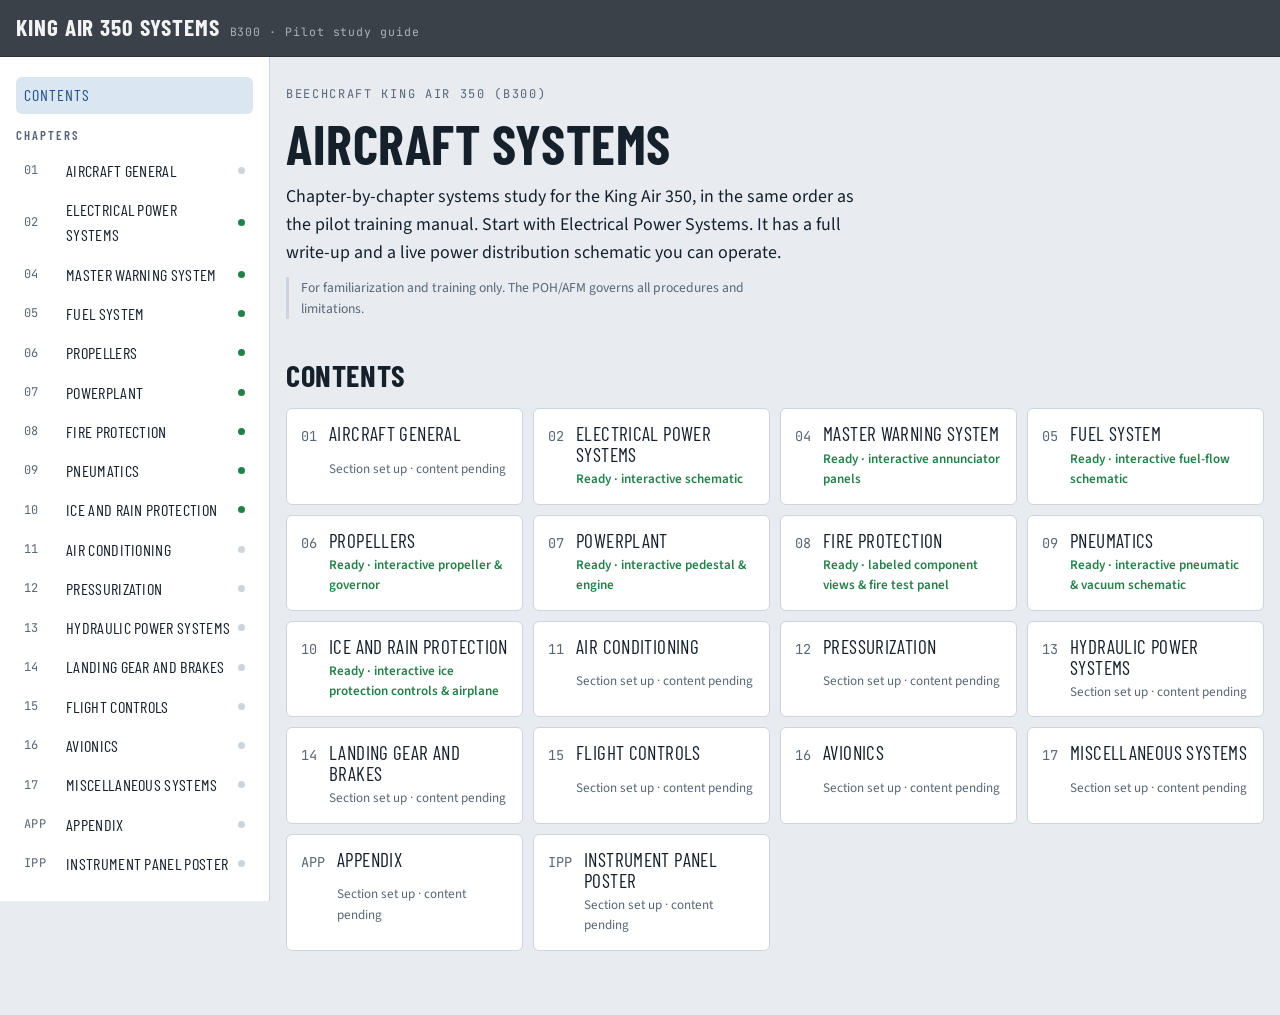
==== commit 58798249: "Add Ice and Rain Protection chapter Chapter 10 write-up (side window defog, brake deice and wiring d" ====
--- a/king-air-350/index.html
+++ b/king-air-350/index.html
@@ -614,6 +614,86 @@
 .fpbtn .lens.on.blink { animation: blink .5s steps(1) infinite; }
 .fp-log { max-height: 260px; overflow: auto; }
 
+/* ---------- ice & rain protection ---------- */
+.ic-air { fill: var(--surface-2); stroke: var(--sym); stroke-width: 1.5; }
+.ic-nac { fill: var(--sym-fill); stroke: var(--sym); stroke-width: 1.5; }
+.ic-boot { fill: none; stroke: #6b747d; stroke-width: 6; stroke-linecap: round; transition: stroke .3s, stroke-width .3s; }
+.ic-boot.on { stroke: #2fb062; stroke-width: 11; }
+.ic-ice { fill: none; stroke: #9fd8ff; stroke-linecap: round; opacity: 0; transition: stroke-width .4s, opacity .4s; }
+.ic-lip { fill: none; stroke: var(--wire-dead); stroke-width: 5; stroke-linecap: round; }
+.ic-lip.on { stroke: #ee7d1f; }
+.ic-vane { fill: var(--sym-fill); stroke: var(--sym); stroke-width: 1.2; transition: fill .3s; }
+.ic-vane.moving { fill: #9cc7ef; } .ic-vane.on { fill: #2a8fe0; }
+.ic-tiny { font-size: 8px; font-weight: 700; letter-spacing: .04em; fill: var(--fg); pointer-events: none; }
+.ic-spark { fill: #f2b81c; stroke: #b07a00; stroke-width: 1; opacity: .12; }
+.ic-spark.on { opacity: 1; animation: blink .35s steps(1) infinite; }
+.ic-ofh { fill: var(--sym-fill); stroke: var(--sym); stroke-width: 1.2; }
+.ic-ofh.on { fill: #ee7d1f; fill-opacity: .55; }
+.ic-blade { fill: var(--sym-fill); stroke: var(--sym); stroke-width: 1.3; }
+.ic-pice { fill: #9fd8ff; stroke: none; opacity: 0; pointer-events: none; }
+.ic-pboot { fill: var(--wire-dead); opacity: .55; transition: fill .3s, opacity .3s; }
+.ic-pboot.on { fill: #ee7d1f; opacity: 1; }
+.ic-vent { fill: var(--sym-fill); stroke: var(--sym); stroke-width: 1.2; stroke-dasharray: 3 2; }
+.ic-vent.on { fill: #ee7d1f; stroke-dasharray: none; }
+.ic-mast { stroke: var(--sym); stroke-width: 4; stroke-linecap: round; }
+.ic-mast.on { stroke: #ee7d1f; }
+.ic-wspane { fill: #bcd6e8; stroke: var(--sym); stroke-width: 1; }
+.ic-wspane.on { fill: #ee7d1f; }
+.ic-stall { fill: var(--sym-fill); stroke: var(--sym); stroke-width: 1.2; }
+.ic-stall.on { fill: #ee7d1f; }
+.ic-lbl { font-size: 10.5px; letter-spacing: .05em; fill: var(--muted); font-weight: 600; pointer-events: none; }
+.ic-timer { font-family: var(--f-mono); font-size: 11.5px; font-weight: 700; fill: var(--fg); }
+.ic-inset { fill: var(--canvas); stroke: var(--line); stroke-width: 1.4; }
+.ic-glass { fill: #cfe3f1; stroke: var(--sym); stroke-width: 1.4; }
+:root[data-theme="dark"] .ic-glass { fill: #24323e; }
+@media (prefers-color-scheme: dark) { :root:not([data-theme="light"]) .ic-glass { fill: #24323e; } }
+.ic-wsheat { fill: #ee7d1f; opacity: 0; transition: opacity .4s; pointer-events: none; }
+.ic-wsheat.on { opacity: .28; } .ic-wsheat.on.pulse { opacity: .48; }
+.ic-wsice { fill: #e3f5ff; stroke: #9fd8ff; stroke-width: 1; opacity: 0; pointer-events: none; }
+.ic-wiper { stroke: #20262c; stroke-width: 3.5; stroke-linecap: round; }
+:root[data-theme="dark"] .ic-wiper { stroke: #d9dee3; }
+@media (prefers-color-scheme: dark) { :root:not([data-theme="light"]) .ic-wiper { stroke: #d9dee3; } }
+.ic-ring { fill: none; stroke: var(--line); stroke-width: 4; }
+.ic-prog { fill: none; stroke: #ee7d1f; stroke-width: 5; }
+.ic-duct { fill: none; stroke: var(--sym); stroke-width: 2.5; stroke-linecap: round; }
+.ic-screen { fill: var(--muted); opacity: .5; }
+.ic-fvane, .ic-avane { stroke: #2a8fe0; stroke-width: 5; stroke-linecap: round; }
+.ic-flow { fill: none; stroke: #2a8fe0; stroke-width: 2.2; stroke-dasharray: 6 5; opacity: 0; }
+.ic-flow.on { opacity: .8; animation: flow .7s linear infinite; }
+.ic-flow.ice { stroke: #7cc8f2; stroke-width: 5; stroke-dasharray: 1 9; stroke-linecap: round; }
+.ic-act { display: grid; gap: 6px; }
+.ic-row { display: grid; grid-template-columns: 10px minmax(0, 8.5em) minmax(0, 1fr); gap: 8px; align-items: baseline; font-size: .86rem; }
+.ic-row .dot { width: 9px; height: 9px; border-radius: 50%; background: var(--wire-dead); align-self: center; }
+.ic-row.on .dot { background: #2fb062; } .ic-row.arm .dot { background: #2a8fe0; } .ic-row.warn .dot { background: #f2b81c; } .ic-row.bad .dot { background: #e2342a; }
+.ic-row .n { font-weight: 600; } .ic-row .d { color: var(--muted); font-family: var(--f-mono); font-size: .76rem; }
+.ic-inst { display: flex; gap: 16px; align-items: center; flex-wrap: wrap; }
+.ic-inst .gauge { width: 150px; }
+.ic-inst .ann-grid { flex: 1; min-width: 220px; grid-template-columns: repeat(2, minmax(0, 1fr)); }
+.ic-holds { align-items: center; margin-top: 10px; }
+.ic-holds .gname { font-family: var(--f-display); font-size: .78rem; letter-spacing: .14em; text-transform: uppercase; color: var(--placard-dim); margin-left: 6px; }
+.pbtn.on { background: #2fb062; color: #04220f; }
+.ofh-house { fill: var(--sym-fill); stroke: var(--sym); stroke-width: 2.2; }
+.ofh-bolt { fill: var(--surface-2); stroke: var(--sym); stroke-width: 1.5; }
+.ofh-core { fill: var(--surface-2); stroke: var(--sym); stroke-width: 1.6; }
+.ofh-fin { stroke: var(--line); stroke-width: 1.2; }
+.ofh-port { fill: var(--sym-fill); stroke: var(--sym); stroke-width: 2; }
+.ofh-pipe-case { fill: none; stroke: var(--sym); stroke-width: 24; stroke-linejoin: round; stroke-linecap: butt; }
+.ofh-pipe { fill: none; stroke-width: 19; stroke-linejoin: round; transition: opacity .3s; }
+.ofh-pipe.fuel { stroke: #e2342a; } .ofh-pipe.oil { stroke: #2a73c4; } .ofh-pipe.dim { opacity: .22; }
+.ofh-flow { fill: none; stroke: #fff; stroke-width: 3; stroke-dasharray: 6 14; opacity: 0; }
+.ofh-flow.on { opacity: .8; animation: flow .7s linear infinite; }
+.ofh-arr { fill: #fff; stroke: none; opacity: 0; }
+.ofh-arr.on { opacity: .95; }
+.ofh-valvebody { fill: var(--surface-2); stroke: var(--sym); stroke-width: 2; }
+.ofh-spool { fill: #aeb6be; stroke: var(--sym); stroke-width: 2; transition: x .5s; }
+.ofh-thermal { fill: #ffd9a8; stroke: var(--sym); stroke-width: 2; }
+.ofh-link { fill: none; stroke: var(--sym); stroke-width: 2; stroke-dasharray: 6 5; }
+.ofh-heat { fill: none; stroke: #ee7d1f; stroke-width: 2.6; stroke-linecap: round; opacity: 0; transition: opacity .4s; }
+.ofh-heat.on { opacity: .95; }
+.ofh-lbl { font-size: 15px; fill: var(--muted); letter-spacing: .03em; }
+.ofh-lbl-b { font-size: 16px; font-weight: 700; fill: var(--fg); letter-spacing: .05em; }
+.ofh-state { font-family: var(--f-mono); font-size: 15px; font-weight: 700; fill: var(--fg); }
+
 @media (max-width: 1120px) {
   .sim { grid-template-columns: minmax(0, 1fr); }
   .side { grid-template-columns: repeat(auto-fit, minmax(280px, 1fr)); }
@@ -632,7 +712,7 @@
   .eng-row { grid-template-columns: minmax(0, 1fr); }
 }
 @media (prefers-reduced-motion: reduce) {
-  .rotor.spin, .ann.flash, .fl.on, .ln.on, .gas.on, .spark.on, .oilf.on, .flame.on, .fp-line.on, .fpbtn .lens.on.blink, .flasher.on.blink, .fwbtn.transit .bot { animation: none; }
+  .rotor.spin, .ann.flash, .fl.on, .ln.on, .gas.on, .spark.on, .oilf.on, .flame.on, .fp-line.on, .ic-spark.on, .ic-flow.on, .ofh-flow.on, .fpbtn .lens.on.blink, .flasher.on.blink, .fwbtn.transit .bot { animation: none; }
   * { transition: none !important; }
 }
 </style>
@@ -2049,6 +2129,224 @@
 </div>
 </template>
 
+<template id="tpl-ice-rain">
+<div class="view">
+  <header class="chapter-head">
+    <div class="eyebrow">Chapter 10</div>
+    <h1>Ice and Rain Protection</h1>
+    <p class="lede">The 350 is approved for flight in known icing with the required equipment working. Only two systems are true <b>deicers</b>: the surface boots and the propeller boots. Everything else is an <b>anti-icer</b>: inlet lip heat, inertial separators, windshield, fuel vent, pitot and stall-warning heat. Anti-icers are meant to stop ice forming, not to melt ice that's already there. Most of the controls are grouped on the pilot's subpanels.</p>
+    <p class="disclaimer">Study aid built from the King Air 300/350 training manual ice and rain protection section, King Air 350 only. Side window defog and brake deice are left out on purpose. It is not an approved document. The POH/AFM governs. Timers come from the manual. Ice build-up, heating rates and vane travel time in the simulator are illustrative.</p>
+    <div class="subnav" id="icSubnav">
+      <button data-go="ic-glance">At a glance</button>
+      <button data-go="ic-sim">Controls &amp; airplane</button>
+      <button data-go="ic-ofh">Oil-to-fuel heater</button>
+      <button data-go="ic-eng">Engine protection</button>
+      <button data-go="ic-ws">Windshield &amp; wipers</button>
+      <button data-go="ic-prop">Propeller deice</button>
+      <button data-go="ic-surf">Surface deice</button>
+      <button data-go="ic-heat">Fuel vent, pitot, stall</button>
+      <button data-go="ic-prec">Icing precautions</button>
+    </div>
+  </header>
+
+  <section class="block" id="ic-glance">
+    <h2>At a glance <span class="ref">Figures 10-3 to 10-5</span></h2>
+    <div class="specs">
+      <div class="spec"><span class="v">+5 °C</span><span class="k">Ice vanes extended in visible moisture at +5 °C or below. Retract them for takeoff above +10 °C (350 only).</span></div>
+      <div class="spec"><span class="v">35 s</span><span class="k">ENG ICE FAIL if a vane doesn't match its switch. It lights immediately if the actuator motor loses power.</span></div>
+      <div class="spec"><span class="v">17 %</span><span class="k">Auto-ignition fires the igniters when torque falls below this</span></div>
+      <div class="spec"><span class="v">6 s + 4 s</span><span class="k">Surface deice single cycle: wing boots, then tail boots, about 10 s total</span></div>
+      <div class="spec"><span class="v">90 s × 2</span><span class="k">Prop deice auto: one propeller, then the other, full cycle every 3 minutes, normally 26–32 A</span></div>
+      <div class="spec"><span class="v">90–110 °F</span><span class="k">Windshield temperature controller range</span></div>
+      <div class="spec"><span class="v">226 KIAS</span><span class="k">Maximum speed for effective windshield anti-icing</span></div>
+      <div class="spec"><span class="v">140 KIAS</span><span class="k">Minimum in icing, so ice doesn't form under the wing where the boots can't remove it</span></div>
+      <div class="spec"><span class="v">½–1 in</span><span class="k">Let this much ice build before cycling the boots</span></div>
+    </div>
+    <div class="bus-table-wrap"><table><thead><tr><th>King Air 350 required equipment (Figure 10-4)</th><th>VFR day</th><th>VFR night</th><th>IFR day</th><th>IFR night</th><th>Icing</th></tr></thead><tbody>
+      <tr><td>Alternate static air system</td><td>1</td><td>1</td><td>1</td><td>1</td><td>1</td></tr>
+      <tr><td>Engine auto-ignition system, including annunciator</td><td>2</td><td>2</td><td>2</td><td>2</td><td>2</td></tr>
+      <tr><td>Engine auto-ice system (ice vanes), including annunciator</td><td>2</td><td>2</td><td>2</td><td>2</td><td>2</td></tr>
+      <tr><td>Heated fuel vent</td><td>0</td><td>0</td><td>2</td><td>2</td><td>2</td></tr>
+      <tr><td>Heated windshield</td><td>0</td><td>0</td><td>0</td><td>0</td><td>2</td></tr>
+      <tr><td>Pitot heat</td><td>0</td><td>0</td><td>2</td><td>2</td><td>2</td></tr>
+      <tr><td>Pneumatic pressure indicator</td><td>0</td><td>0</td><td>1</td><td>1</td><td>1</td></tr>
+      <tr><td>Stall warning heat (lift transducer and mounting plate)</td><td>0</td><td>0</td><td>0</td><td>0</td><td>1</td></tr>
+      <tr><td>Surface deicer system</td><td>0</td><td>0</td><td>0</td><td>0</td><td>2</td></tr>
+      <tr><td>Propeller deicer system</td><td>0</td><td>0</td><td>0</td><td>0</td><td>1</td></tr>
+      <tr><td>Wing ice light</td><td>0</td><td>0</td><td>0</td><td>0</td><td>1</td></tr>
+    </tbody></table></div>
+  </section>
+
+  <section class="block" id="ic-sim">
+    <h2>Ice protection controls &amp; airplane <span class="ref">Figures 10-3, 10-5, 10-9, 10-10</span></h2>
+    <p class="prose">Work the switches under the airplane. The external view lights up each protection as it works: <b>orange</b> for electric or exhaust heat, <b>green</b> for inflated boots, <b>blue</b> for the ice vanes. Timers show how long each cycle has run. Set the flight conditions at the bottom, or load a setup. In icing, ice (pale blue) builds on anything unprotected. Run the clock faster to see the 3-minute prop cycle.</p>
+    <div class="diagram-card">
+      <div class="scen">
+        <div class="scen-row"><label>Setup</label><div class="faults" id="icSetups"></div></div>
+        <p class="scen-cap" id="icCond"></p>
+      </div>
+    </div>
+    <div class="sim near">
+      <div class="diagram-card">
+        <div class="svg-wrap"><svg id="icschem" viewBox="0 0 1000 640" role="img" aria-label="King Air 350 external view showing active ice protection"></svg></div>
+        <div class="legend">
+          <span><i style="background:#ee7d1f"></i>Heat (electric or exhaust)</span>
+          <span><i style="background:#2fb062"></i>Boots inflated</span>
+          <span><i style="background:#2a8fe0"></i>Ice vanes extended</span>
+          <span><i style="background:#9fd8ff"></i>Ice</span>
+        </div>
+      </div>
+      <div class="side">
+        <div class="card info" id="icInfo" aria-live="polite"></div>
+        <div class="card"><h3>What's working now</h3><div class="ic-act" id="icAct"></div></div>
+      </div>
+    </div>
+    <div class="cockpit">
+      <div class="panel">
+        <h3>Pilot's left subpanel</h3>
+        <div class="sw-row" id="icLeft"></div>
+        <h3>Overhead · windshield wiper</h3>
+        <div class="sw-row" id="icWiper"></div>
+        <h3>Prop ammeter · annunciators</h3>
+        <div class="ic-inst"><div class="gauge" id="icAmpG"></div><div class="ann-grid" id="icAnns"></div></div>
+      </div>
+      <div class="panel">
+        <h3>Pilot's right subpanel · ICE PROTECTION</h3>
+        <div class="sw-row" id="icRight"></div>
+        <div class="faults ic-holds" id="icHolds"></div>
+        <p class="hintbar">SURFACE DEICE and PROP MANUAL are spring-loaded: press and <b>hold</b> MANUAL. SINGLE starts one cycle.</p>
+      </div>
+    </div>
+    <div class="pp-top lower">
+      <div class="panel">
+        <h3>Flight conditions · engines</h3>
+        <div class="envrow" id="icEnv"></div>
+        <div class="envrow" id="icEnv2"></div>
+        <div class="envrow" id="icEng"></div>
+        <h3>Clock · failures</h3>
+        <div class="envrow" id="icClock"></div>
+        <div class="faults" id="icFaults"></div>
+      </div>
+      <div class="card"><h3>Events</h3><ol class="log" id="icLog"></ol></div>
+    </div>
+  </section>
+
+  <section class="block" id="ic-ofh">
+    <h2>Oil-to-fuel heat exchanger <span class="ref">Figure 10-19</span></h2>
+    <p class="prose">Mounted on each engine's accessory section, it protects the fuel control unit from ice. Hot engine oil and the fuel pass side by side through the <b>heat exchanger core</b>, and heat moves by conduction into the fuel, melting any ice particles. It works automatically whenever the engine runs. A <b>thermal element</b> in the fuel outlet positions a <b>slide valve</b> in the oil path. Switch between cold and warm fuel to see the valve move, and select any part.</p>
+    <div class="sim near">
+      <div class="diagram-card">
+        <div class="dtabs">
+          <div class="seg" role="group" aria-label="Fuel temperature" id="ofhMode">
+            <button type="button" data-ofh="cold" aria-pressed="true">Cold fuel: oil through core</button>
+            <button type="button" data-ofh="warm" aria-pressed="false">Warm fuel: oil bypasses core</button>
+          </div>
+          <div class="seg" role="group" aria-label="Engine">
+            <button type="button" id="ofhRun" aria-pressed="true">Engine running</button>
+          </div>
+        </div>
+        <div class="svg-wrap"><svg id="ofhschem" viewBox="0 0 1000 600" role="img" aria-label="Oil-to-fuel heat exchanger"></svg></div>
+        <div class="legend">
+          <span><i style="background:#e2342a"></i>Fuel</span>
+          <span><i style="background:#2a73c4"></i>Hot engine oil</span>
+          <span><i style="background:#ee7d1f"></i>Heat transfer (conduction)</span>
+        </div>
+      </div>
+      <div class="side"><div class="card info" id="ofhInfo" aria-live="polite"></div></div>
+    </div>
+    <p class="disclaimer">The manual names the thermal element and slide valve but doesn't describe the bypass in detail. The cold and warm behavior shown follows the Powerplant chapter's description: the exchanger holds a desired fuel temperature at the pump inlet. A minimum oil temperature of 55 °C is recommended for oil-to-fuel heater operation at takeoff power. See the Fuel section of the POH for the heat exchanger temperature limits.</p>
+  </section>
+
+  <section class="block" id="ic-eng">
+    <h2>Engine protection <span class="ref">Figures 10-6 to 10-11</span></h2>
+    <div class="two-col">
+      <div class="prose">
+        <p><b>Inlet lip heat.</b> A scoop in each engine's left exhaust stack sends some hot exhaust into the hollow lip tube around the cowling inlet. It leaves through a line into the right exhaust stack. It works whenever the engine runs, with no switch.</p>
+        <p><b>Inertial separators (ice vanes).</b> Two movable vanes, forward and aft. Normally retracted. With ENGINE ANTI-ICE <b>ON</b>, the forward vane drops to form a venturi with a sudden turn into the intake, and the aft vane opens the bypass duct. Heavier ice, dust and sand particles carry straight on and go overboard. The air makes the turn and enters through the inlet screen. There are only two positions. Expect a small torque loss and ITT rise while extended.</p>
+        <p>The vanes are driven by electric actuators. <b>ACTUATORS MAIN</b> motors run on the triple-fed bus, <b>STANDBY</b> on each side's generator bus. Otherwise they're identical. L/R <b>ENG ANTI-ICE</b> (green) means extended. L/R <b>ENG ICE FAIL</b> (yellow) means the vane doesn't match its switch after <b>35 s</b>, or immediately if the motor has lost power. Either way, select the other actuator.</p>
+        <p><b>Auto-ignition.</b> Lever-lock ARM/OFF switches above the ice vane switches. When armed, torque below about <b>17%</b> powers the igniters and lights green <b>IGNITION ON</b>, so a flameout relights automatically. Arm it for turbulence, icing and precipitation. Leave it off on the ground to save igniter life.</p>
+      </div>
+      <div class="mw-stack">
+        <div class="card"><h3>Vane rules (King Air 350)</h3><ul class="tight"><li>Extend whenever there's visible moisture at +5 °C or colder.</li><li>Retract for takeoff above +10 °C.</li><li>In flight, extend and watch the annunciators whenever you can't be sure of staying out of visible moisture at +5 °C or below.</li></ul>
+          <button class="show" type="button" data-icset="1">Climb into icing →</button></div>
+      </div>
+    </div>
+  </section>
+
+  <section class="block" id="ic-ws">
+    <h2>Windshield anti-ice &amp; wipers <span class="ref">Figures 10-12 to 10-16</span></h2>
+    <div class="two-col">
+      <div class="prose">
+        <p>Each windshield has three layers: a thick structural glass inner panel, a polyvinyl middle layer carrying the heating grid, and a bonded outer glass layer with a static-discharge <b>NESA</b> coating. Pilot and copilot sides have independent switches: <b>NORMAL</b> (up), OFF, or <b>HIGH</b> (down, lever-locked).</p>
+        <ul class="tight">
+          <li><b>NORMAL</b> heats the secondary area, almost the whole windshield.</li>
+          <li><b>HIGH</b> heats the smaller primary area, the <b>outboard two-thirds</b>, which warms faster.</li>
+          <li>Either way, a sensor in the glass and a controller hold <b>90–110 °F</b>.</li>
+        </ul>
+        <p>Power: 50 A circuit breakers in the power distribution panel under the aisle floor. Control: 5 A breakers on the copilot's panel. Turn it on <b>before</b> entering icing. It can also help defrost. Expect erratic magnetic compass readings with it on. Above <b>226 KIAS</b> it can't keep the glass clear, so slow down if the windshield ices.</p>
+        <p><b>Wipers:</b> one motor drives both. PARK, OFF, SLOW and FAST on the overhead panel. Never run them on a dry windshield, which can scratch the NESA coating.</p>
+      </div>
+      <div class="card"><h3>Try it</h3><p>Load the icing-cruise setup and select HIGH on one side. The inboard third of that windshield starts to ice. Then push airspeed past 226 KIAS.</p><button class="show" type="button" data-icset="2">Icing cruise, all on →</button></div>
+    </div>
+  </section>
+
+  <section class="block" id="ic-prop">
+    <h2>Propeller deice <span class="ref">Figures 10-17, 10-18</span></h2>
+    <div class="two-col">
+      <div class="prose">
+        <p>An electrically heated boot on each blade, slip rings, brush assemblies, a timer, two switches (AUTO and MANUAL) and an ammeter. Heat loosens the ice, then centrifugal force and the airstream throw it off.</p>
+        <p><b>AUTO:</b> the timer heats all boots on one propeller for <b>90 s</b>, then all boots on the other for 90 s, and repeats every <b>3 minutes</b> until turned off. The ammeter normally shows <b>26–32 A</b>, with a slight flick as it changes phase. Too much current trips the circuit-breaker switch. When it's turned off, the timer moves on to the start of the other propeller's phase, so it may restart on either one.</p>
+        <p><b>MANUAL</b> is a momentary backup. Hold it to power all boots on both props until the ice is gone. The prop ammeter shows nothing, but the loadmeters rise about 10%.</p>
+      </div>
+      <div class="card"><h3>Caution</h3><p>Never run prop deice with the propellers static. The slip rings pit and burn.</p></div>
+    </div>
+  </section>
+
+  <section class="block" id="ic-surf">
+    <h2>Surface deice <span class="ref">Figures 10-22 to 10-26</span></h2>
+    <div class="two-col">
+      <div class="prose">
+        <p>Pneumatic boots on each wing (inboard and outboard) and on each side of the horizontal stabilizer. The vertical stabilizer has none and doesn't need any. Regulated bleed air inflates them through the deice distributor valve, and vacuum pulls them flat and holds them down between cycles. See Pneumatics.</p>
+        <p>SURFACE DEICE switch: SINGLE, OFF, MANUAL, spring-loaded to OFF.</p>
+        <ul class="tight">
+          <li><b>SINGLE:</b> wing boots inflate for about <b>6 s</b>, then deflate as the tail boots inflate for about <b>4 s</b>, about 10 s in all.</li>
+          <li><b>MANUAL:</b> all boots inflate together for as long as the switch is held.</li>
+        </ul>
+        <p>The distributor needs electrical power (SURF DEICE breaker, triple-fed bus). Without it, vacuum just holds the boots down. Green <b>WING DEICE</b> lights when both wing pressure switches see 14–15 psi, and green <b>TAIL DEICE</b> when the tail switch does.</p>
+      </div>
+      <div class="card"><h3>When to cycle</h3><p>Let <b>½ in to 1 in</b> of ice build first. Very thin ice can crack and cling, then later cycles build a shell outside the inflated boot. Over 1 in may be impossible to remove. In the simulator, cycle too early or too late and see what the log says.</p></div>
+    </div>
+  </section>
+
+  <section class="block" id="ic-heat">
+    <h2>Fuel vent, pitot &amp; stall warning heat <span class="ref">Figures 10-19 to 10-21</span></h2>
+    <div class="comp-grid">
+      <div class="comp-card"><h4>Fuel vent heat</h4><p>One electrically heated vent in each wing. L and R FUEL VENT switches (right subpanel), powered by the left and right generator buses. On whenever ice is expected or found.</p></div>
+      <div class="comp-card"><h4>Pitot heat</h4><p>Two heated masts on the nose. PITOT LEFT and RIGHT circuit-breaker switches, up for on. Left from the triple-fed bus, right from the right generator bus. On for takeoff and in icing. Only briefly on the ground. A slow loss of indicated airspeed at altitude may be pitot ice. If heat restores it, leave it on.</p></div>
+      <div class="comp-card"><h4>Stall warning heat</h4><p>Heats the lift transducer vane and plate on the left wing. STALL WARN switch on the right subpanel, powered by the right generator bus. On the ground, the left gear safety switch limits it to about 14 V to prevent overheating. It gets the full 28 V in flight. With ice on the wing, stall speed rises and the warning can't be trusted.</p></div>
+    </div>
+  </section>
+
+  <section class="block" id="ic-prec">
+    <h2>Precautions during icing <span class="ref">p. 10-25</span></h2>
+    <div class="two-col">
+      <ul class="tight">
+        <li>Remove all frost from wing, stabilizer and propeller leading edges, the windshield, control surfaces, hinges, pitot masts, fuel caps and vents before moving the airplane. The texture of frost, not its thickness, is what spoils the airflow.</li>
+        <li>Check fuel drains for free flow, take a good-sized sample, and use only the correct amount of anti-icing additive.</li>
+        <li>Turn the propellers by hand in their normal direction before start. Check the hubs for ice and snow.</li>
+        <li>Leave auto-ignition off until just before takeoff.</li>
+      </ul>
+      <ul class="tight">
+        <li>In icing: fuel vent heat, pitot heat, prop deice, windshield heat and stall warning heat all <b>ON</b>.</li>
+        <li>Keep at least 140 KIAS to avoid ice under the wing. Slow below 226 KIAS if the windshield ices.</li>
+        <li>Stall speeds rise as ice builds, and stall warning devices become unreliable. Keep a comfortable margin.</li>
+        <li>Ice on even the best-equipped airplane degrades performance and upsets time and fuel planning.</li>
+      </ul>
+    </div>
+  </section>
+</div>
+</template>
+
 <script>
 (function () {
 "use strict";
@@ -2063,7 +2361,7 @@
   { n: 7,  id: "powerplant",        t: "Powerplant", ready: "Ready · interactive pedestal & engine" },
   { n: 8,  id: "fire-protection",   t: "Fire Protection", ready: "Ready · labeled component views & fire test panel" },
   { n: 9,  id: "pneumatics",        t: "Pneumatics", ready: "Ready · interactive pneumatic & vacuum schematic" },
-  { n: 10, id: "ice-rain",          t: "Ice and Rain Protection" },
+  { n: 10, id: "ice-rain",          t: "Ice and Rain Protection", ready: "Ready · interactive ice protection controls & airplane" },
   { n: 11, id: "air-conditioning",  t: "Air Conditioning" },
   { n: 12, id: "pressurization",    t: "Pressurization" },
   { n: 13, id: "hydraulics",        t: "Hydraulic Power Systems" },
@@ -2123,7 +2421,7 @@
   </div>`;
 }
 
-const TPL = { "electrical": () => initElectrical(), "master-warning": () => initMasterWarning(), "fuel": () => initFuel(), "powerplant": () => initPowerplant(), "propellers": () => initPropellers(), "pneumatics": () => initPneumatics(), "fire-protection": () => initFireProtection() };
+const TPL = { "electrical": () => initElectrical(), "master-warning": () => initMasterWarning(), "fuel": () => initFuel(), "powerplant": () => initPowerplant(), "propellers": () => initPropellers(), "pneumatics": () => initPneumatics(), "fire-protection": () => initFireProtection(), "ice-rain": () => initIceRain() };
 function route() {
   const id = (location.hash || "").replace("#", "");
   const ch = CHAPTERS.find(c => c.id === id);
@@ -2919,7 +3217,7 @@
   step(0.01);
 }
 
-function stopSim() { if (timer) { clearInterval(timer); timer = null; } if (fTimer) { clearInterval(fTimer); fTimer = null; } if (ppTimer) { clearInterval(ppTimer); ppTimer = null; } ppScript = null; if (pvTimer) { clearInterval(pvTimer); pvTimer = null; } pvScript = null; if (pnTimer) { clearInterval(pnTimer); pnTimer = null; } pnScript = null; if (fpTimer) { clearInterval(fpTimer); fpTimer = null; } MW = null; }
+function stopSim() { if (timer) { clearInterval(timer); timer = null; } if (fTimer) { clearInterval(fTimer); fTimer = null; } if (ppTimer) { clearInterval(ppTimer); ppTimer = null; } ppScript = null; if (pvTimer) { clearInterval(pvTimer); pvTimer = null; } pvScript = null; if (pnTimer) { clearInterval(pnTimer); pnTimer = null; } pnScript = null; if (fpTimer) { clearInterval(fpTimer); fpTimer = null; } if (icTimer) { clearInterval(icTimer); icTimer = null; } MW = null; }
 
 function initElectrical() {
   buildSchematic();
@@ -5154,6 +5452,461 @@
   fpTimer = setInterval(() => fpStep(0.1), 100);
 }
 
+/* ================= Chapter 10: Ice and Rain Protection ================= */
+let IC = null, icTimer = null, icSel = null, icLogArr = [], ofhMode = "cold", ofhRunning = true, ofhSel = null;
+const IC_VANE_TRAVEL = 12;   // illustrative actuator travel time, s
+const IC_ICE_RATE = 0.25;    // illustrative accretion, in/min in icing
+const ICC = {
+  lip: { group: "Engine", name: "Engine inlet lip heat", desc: "A scoop in the engine's left exhaust stack sends hot exhaust into the hollow lip tube around the air inlet. It leaves through a line into the right exhaust stack. It works whenever the engine runs, with no control." },
+  vane: { group: "Engine", name: "Inertial separator (ice vanes)", desc: "Forward and aft vanes in the inlet duct. Extended (ENGINE ANTI-ICE ON), the forward vane forms a venturi and a sudden turn, and the aft vane opens the bypass so heavy ice and debris go overboard. MAIN actuator on the triple-fed bus, STANDBY on the generator bus. ENG ANTI-ICE (green) means extended. ENG ICE FAIL (yellow) means no agreement after 35 s, or immediately on loss of motor power." },
+  ign: { group: "Engine", name: "Auto-ignition", desc: "With ENG AUTO IGNITION armed, torque below about 17% powers the igniters and lights IGNITION ON, so a flameout relights automatically. Arm it for turbulence, icing and precipitation. Leave it off on the ground." },
+  ofh: { group: "Engine", name: "Oil-to-fuel heat exchanger", desc: "On the engine accessory section. Engine oil warms the fuel ahead of the fuel control unit by conduction, melting ice particles. Automatic whenever the engine runs. See the high-resolution drawing below." },
+  ws: { group: "Windshield", name: "Windshield anti-ice", desc: "Heating grid in the windshield's polyvinyl middle layer. NORMAL heats nearly the whole windshield. HIGH heats the outboard two-thirds, faster. A controller holds 90–110 °F. Not effective above 226 KIAS. Can make the magnetic compass erratic." },
+  wiper: { group: "Windshield", name: "Windshield wipers", desc: "One motor drives both wipers, from the overhead panel: PARK, OFF, SLOW, FAST. Never run them on dry glass, which can scratch the NESA coating." },
+  pboot: { group: "Propellers", name: "Propeller deice boots", desc: "An electrically heated boot on each blade, fed through brushes and slip rings. AUTO: one prop for 90 s, then the other, every 3 minutes, normally 26–32 A. MANUAL (hold): all boots on both props, no ammeter reading, loadmeters up about 10%. Never with the props static." },
+  wboot: { group: "Surface deice", name: "Wing deice boots", desc: "Inboard and outboard boots on each wing. SINGLE inflates them for about 6 s. MANUAL inflates them while held. Vacuum holds them flat otherwise. WING DEICE lights when both wing pressure switches see 14–15 psi." },
+  tboot: { group: "Surface deice", name: "Horizontal stabilizer boots", desc: "One boot on each side of the horizontal stabilizer. In a SINGLE cycle they inflate for about 4 s after the wing boots. TAIL DEICE lights at 14–15 psi. The vertical stabilizer isn't deiced." },
+  pitot: { group: "Air data", name: "Pitot masts (heated)", desc: "Two heated masts on the nose. Left from the triple-fed bus, right from the right generator bus. On for takeoff and in icing, only briefly on the ground." },
+  stall: { group: "Air data", name: "Stall warning vane & plate (heated)", desc: "Left wing leading edge. STALL WARN switch, right generator bus. About 14 V on the ground through the left gear safety switch, 28 V in flight. Ice on the wing makes stall warning unreliable anyway." },
+  vent: { group: "Fuel", name: "Heated fuel vents", desc: "One electrically heated fuel vent in each wing. L and R FUEL VENT switches, powered by the left and right generator buses." }
+};
+
+function icFresh() {
+  const lr = v => ({ L: v, R: v });
+  return { t: 0, speed: 1, flight: false, oat: 10, moist: false, ias: 180, eng: lr(true), flame: lr(0), tq: lr(10),
+    ign: lr("OFF"), eai: lr("OFF"), act: lr("MAIN"), vane: lr(0), failT: lr(0), fault: { pwr: lr(false), stuck: lr(false) },
+    ws: { P: "OFF", C: "OFF" }, wsT: { P: 50, C: 50 }, wsOn: { P: false, C: false },
+    propAuto: false, propMan: false, propSide: "L", propT: 0, propBlip: 0,
+    surfT: -1, surfMan: false, wingP: 0, tailP: 0, shedDone: { wing: false, tail: false },
+    vent: lr("OFF"), stall: false, pitot: lr("OFF"), wiper: "OFF", wAng: -62, wDir: 1,
+    ice: { wing: 0, tail: 0, propL: 0, propR: 0, wsPo: 0, wsPi: 0, wsCo: 0, wsCi: 0 }, pIce: lr(0), heatT: lr(0), gndPitotT: 0, warned: {} };
+}
+function icLog(msg, cls) {
+  icLogArr.unshift({ t: IC.t, msg, cls: cls || "" }); if (icLogArr.length > 60) icLogArr.pop();
+  const h = $("#icLog"); if (h) h.innerHTML = icLogArr.map(e => `<li class="${e.cls}"><span class="t">${fmtIcT(e.t)}</span><span class="m">${esc(e.msg)}</span></li>`).join("");
+}
+const fmtIcT = t => t < 60 ? `${t.toFixed(0)}s` : `${Math.floor(t / 60)}:${String(Math.floor(t % 60)).padStart(2, "0")}`;
+function icOnce(key, cond, msg, cls) { if (cond && !IC.warned[key]) { IC.warned[key] = true; icLog(msg, cls); } if (!cond) IC.warned[key] = false; }
+const icIcing = P => P.flight && P.moist && P.oat <= 2;
+const icPneu = P => P.eng.L || P.eng.R;
+const icSurfState = P => P.surfMan ? "manual" : P.surfT < 0 ? "idle" : P.surfT < 6 ? "wing" : P.surfT < 10 ? "tail" : "idle";
+const icPropHeating = (P, k) => P.propMan || (P.propAuto && P.propSide === k);
+
+function icStep(dtReal) {
+  const P = IC, dt = dtReal * P.speed; P.t += dt;
+  const icing = icIcing(P), rate = IC_ICE_RATE / 60 * dt;
+  // engines, torque, auto-ignition
+  ["L", "R"].forEach(k => {
+    if (P.flame[k] > 0) {
+      P.flame[k] = Math.max(0, P.flame[k] - dt);
+      if (P.ign[k] === "ARM" && P.flame[k] < 3) { P.flame[k] = 0; icLog(`${SIDE[k]} engine relit by auto-ignition. Torque back above 17%, IGNITION ON goes out.`, "ok"); }
+      else if (P.flame[k] === 0) { P.eng[k] = false; icLog(`${SIDE[k]} engine did not relight: auto-ignition wasn't armed.`, "bad"); }
+    }
+    const base = !P.eng[k] ? 0 : P.flame[k] > 0 ? 0 : P.flight ? 70 : 10;
+    P.tq[k] = Math.max(0, base - (P.vane[k] > 0.99 && base > 0 ? 4 : 0));
+    // ice vanes
+    const target = P.eai[k] === "ON" ? 1 : 0, main = P.act[k] === "MAIN";
+    const noPwr = (main && P.fault.pwr[k]) || (!main && !P.eng[k]);
+    const stuck = main && P.fault.stuck[k];
+    if (!noPwr && !stuck && P.vane[k] !== target) P.vane[k] = target > P.vane[k] ? Math.min(1, P.vane[k] + dt / IC_VANE_TRAVEL) : Math.max(0, P.vane[k] - dt / IC_VANE_TRAVEL);
+    const agree = Math.abs(P.vane[k] - target) < 0.001;
+    P.failT[k] = agree ? 0 : P.failT[k] + dt;
+    P["noPwr" + k] = noPwr && !agree;
+    if (P.vane[k] >= 1 && !P["ext" + k]) { P["ext" + k] = true; icLog(`${k} ENG ANTI-ICE: ${SIDE[k].toLowerCase()} ice vanes extended. Expect slightly less torque and a little more ITT.`); }
+    if (P.vane[k] <= 0 && P["ext" + k]) { P["ext" + k] = false; icLog(`${SIDE[k]} ice vanes retracted. Torque and ITT restored.`); }
+  });
+  // windshield heat (controller 90-110 F)
+  const oatF = P.oat * 9 / 5 + 32;
+  ["P", "C"].forEach(s => {
+    const sel = P.ws[s];
+    if (sel === "OFF") P.wsOn[s] = false;
+    else if (P.wsT[s] < 90) P.wsOn[s] = true;
+    else if (P.wsT[s] > 110) P.wsOn[s] = false;
+    const heat = P.wsOn[s] ? (sel === "HIGH" ? 4 : 2) : 0, cool = (P.wsT[s] - oatF) * (P.flight ? 0.012 + P.ias / 30000 : 0.006);
+    P.wsT[s] += (heat - cool) * dt / 2;
+    const eff = sel !== "OFF" && P.wsT[s] >= 80 && !(P.flight && P.ias > 226);
+    const o = "ws" + s + "o", i = "ws" + s + "i";
+    if (icing) { P.ice[o] = eff ? Math.max(0, P.ice[o] - dt / 20) : Math.min(1, P.ice[o] + rate * 2); P.ice[i] = eff && sel === "NORMAL" ? Math.max(0, P.ice[i] - dt / 20) : Math.min(1, P.ice[i] + rate * 2); }
+    else if (P.oat > 2 || sel !== "OFF") { P.ice[o] = Math.max(0, P.ice[o] - dt / 60); P.ice[i] = Math.max(0, P.ice[i] - dt / 60); }
+  });
+  // prop deice
+  if (P.propAuto && !P.propMan) {
+    P.propT += dt;
+    if (P.propT >= 90) { P.propT = 0; P.propSide = OTHER[P.propSide]; P.propBlip = 0.6; icLog(`Prop deice timer: ${SIDE[P.propSide].toLowerCase()} propeller boots now heating (90 s).`); }
+  }
+  if (P.propBlip > 0) P.propBlip = Math.max(0, P.propBlip - dtReal);
+  ["L", "R"].forEach(k => {
+    const heating = icPropHeating(P, k);
+    P.heatT[k] = heating ? P.heatT[k] + dt : 0;
+    if (icing && !heating) P.ice["prop" + k] = Math.min(1.2, P.ice["prop" + k] + rate * 0.8);
+    if (heating && P.heatT[k] > 12 && P.ice["prop" + k] > 0.05 && P.eng[k]) { P.ice["prop" + k] = 0; icLog(`${SIDE[k]} propeller ice loosened by the boots and thrown off.`, "ok"); }
+  });
+  icOnce("static", (P.propAuto || P.propMan) && !P.eng.L && !P.eng.R, "Prop deice with the propellers static: the slip rings will pit and burn. Turn it off.", "bad");
+  // surface deice
+  const ss = icSurfState(P);
+  if (P.surfT >= 0 && !P.surfMan) { P.surfT += dt; if (P.surfT >= 10) { P.surfT = -1; icLog("Surface deice cycle complete (about 10 s). Boots back to vacuum hold-down."); } }
+  const pneu = icPneu(P);
+  const wingInf = pneu && (ss === "wing" || ss === "manual"), tailInf = pneu && (ss === "tail" || ss === "manual");
+  P.wingP += ((wingInf ? 15 : 0) - P.wingP) * Math.min(1, dt / 0.6); P.tailP += ((tailInf ? 15 : 0) - P.tailP) * Math.min(1, dt / 0.6);
+  const shed = (key, name, p) => {
+    if (p >= 14 && !P.shedDone[key]) {
+      P.shedDone[key] = true;
+      const th = P.ice[key];
+      if (th < 0.05) return;
+      if (th < 0.5) icLog(`${name}: only ${th.toFixed(2)} in of ice. Too thin: it cracked and clung. Repeated cycles can build a shell outside the boot.`, "warn");
+      else if (th <= 1.0) { P.ice[key] = 0; icLog(`${name}: ${th.toFixed(2)} in of ice cracked and shed cleanly.`, "ok"); }
+      else { P.ice[key] = th * 0.6; icLog(`${name}: ${th.toFixed(2)} in is more than 1 in. Only part of it came off.`, "bad"); }
+    }
+    if (p < 2) P.shedDone[key] = false;
+  };
+  shed("wing", "Wing boots", P.wingP); shed("tail", "Tail boots", P.tailP);
+  if (icing) { P.ice.wing = Math.min(1.6, P.ice.wing + rate); P.ice.tail = Math.min(1.6, P.ice.tail + rate); }
+  // pitot, vents, stall
+  ["L", "R"].forEach(k => {
+    P.pIce[k] = icing && P.pitot[k] === "OFF" ? P.pIce[k] + dt : 0;
+    icOnce("pi" + k, P.pIce[k] > 30, `${SIDE[k]} pitot icing: ${k === "L" ? "pilot's" : "copilot's"} airspeed unreliable. Turn on PITOT ${SIDE[k].toUpperCase()}.`, "bad");
+    icOnce("vt" + k, icing && P.vent[k] === "OFF" && P.t > 5, `${SIDE[k]} fuel vent unheated in icing. The vent can ice over.`, "warn");
+  });
+  P.gndPitotT = !P.flight && (P.pitot.L === "ON" || P.pitot.R === "ON") ? P.gndPitotT + dt : 0;
+  icOnce("gp", P.gndPitotT > 60, "Pitot heat on the ground: only for testing or short intervals to clear snow or ice.", "warn");
+  icOnce("st", icing && !P.stall, "Stall warning heat off in icing. The lift transducer can freeze up.", "warn");
+  // advisories
+  const vmc = P.moist && P.oat <= 5;
+  ["L", "R"].forEach(k => icOnce("vn" + k, vmc && P.vane[k] < 1 && P.t > 3, `Visible moisture at ${P.oat} °C: ${SIDE[k].toLowerCase()} ice vanes should be extended.`, "warn"));
+  icOnce("hot", !P.flight && P.oat > 10 && (P.eai.L === "ON" || P.eai.R === "ON"), `OAT ${P.oat} °C: retract the ice vanes for takeoff above +10 °C (King Air 350).`, "warn");
+  icOnce("ign", (icing || (P.flight && P.moist)) && (P.ign.L !== "ARM" || P.ign.R !== "ARM"), "Precipitation or icing: arm auto-ignition on both engines.", "warn");
+  icOnce("ignG", !P.flight && (P.ign.L === "ARM" || P.ign.R === "ARM") && (P.eng.L || P.eng.R), "Auto-ignition armed on the ground: idle torque is below 17%, so the igniters fire continuously. Leave it off until just before takeoff.", "warn");
+  icOnce("v140", icing && P.ias < 140, `${P.ias} KIAS in icing: below 140 KIAS ice forms under the wing where the boots can't remove it.`, "bad");
+  icOnce("v226", icing && P.ias > 226 && (P.ws.P !== "OFF" || P.ws.C !== "OFF"), `${P.ias} KIAS: above 226 KIAS windshield anti-ice can't keep up. Slow down if the windshield ices.`, "warn");
+  icOnce("dry", P.wiper !== "OFF" && P.wiper !== "PARK" && !P.moist, "Wipers on a dry windshield can scratch the NESA coating.", "bad");
+  icOnce("thick", P.ice.wing > 1, "More than 1 in of ice on the wing boots: removal may be impossible.", "bad");
+  // wipers
+  if (P.wiper === "SLOW" || P.wiper === "FAST") {
+    const w = (P.wiper === "FAST" ? 160 : 80) * dtReal;
+    P.wAng += P.wDir * w; if (P.wAng > 45) { P.wAng = 45; P.wDir = -1; } if (P.wAng < -45) { P.wAng = -45; P.wDir = 1; }
+  } else if (P.wiper === "PARK") P.wAng = Math.max(-62, P.wAng - 120 * dtReal);
+  icRender();
+}
+
+function icSvg() {
+  const T = (x, y, s, cls, anchor) => `<text x="${x}" y="${y}" class="${cls || "lbl"}" text-anchor="${anchor || "middle"}">${s}</text>`;
+  const comp = (id, inner, hit) => `<g class="comp" data-iccomp="${id}" tabindex="0" role="button" aria-label="${esc(ICC[id].name)}"><rect class="hit" x="${hit[0]}" y="${hit[1]}" width="${hit[2]}" height="${hit[3]}" rx="4"/>${inner}</g>`;
+  const X = (k, x) => k === "L" ? x : 620 - x;
+  const leY = x => 265 + (275 - x) * 0.1404;
+  let s = `<path class="ic-air" d="M310,40 C330,42 345,80 345,130 L345,470 L322,585 L298,585 L275,470 L275,130 C275,80 290,42 310,40 Z"/>`;
+  ["L", "R"].forEach(k => {
+    s += `<path class="ic-air" d="M${X(k, 275)},265 L${X(k, 40)},298 L${X(k, 40)},328 L${X(k, 275)},345 Z"/>`;
+    s += `<path class="ic-air" d="M${X(k, 298)},540 L${X(k, 205)},556 L${X(k, 205)},568 L${X(k, 298)},578 Z"/>`;
+  });
+  s += `<rect class="ic-air" x="306" y="470" width="8" height="112" rx="3"/>`;
+  // wing + tail boots and ice
+  ["L", "R"].forEach(k => {
+    const seg = (x1, x2) => `M${X(k, x1)},${leY(x1) - 5} L${X(k, x2)},${leY(x2) - 5}`;
+    s += comp("wboot", `<path class="ic-ice" data-icice="wing" d="${seg(268, 200)} ${seg(150, 56)}"/><path class="ic-boot" data-icboot="wing" d="${seg(268, 200)} ${seg(150, 56)}"/>`, [k === "L" ? 50 : 352, 258, 218, 46]);
+    const tseg = `M${X(k, 294)},536.7 L${X(k, 210)},551.2`;
+    s += comp("tboot", `<path class="ic-ice" data-icice="tail" d="${tseg}"/><path class="ic-boot" data-icboot="tail" d="${tseg}"/>`, [k === "L" ? 204 : 316, 528, 100, 30]);
+    // nacelle + engine items
+    const cx = X(k, 175);
+    s += `<rect class="ic-nac" x="${cx - 22}" y="152" width="44" height="232" rx="18"/>`;
+    s += comp("lip", `<path class="ic-lip" data-iclip="${k}" d="M${cx - 18},166 Q${cx},150 ${cx + 18},166"/>`, [cx - 22, 150, 44, 20]);
+    s += comp("vane", `<rect class="ic-vane" data-icvane="${k}" x="${cx - 16}" y="182" width="32" height="14" rx="3"/>${T(cx, 193, "VANE", "ic-tiny")}`, [cx - 18, 180, 36, 18]);
+    s += comp("ign", `<path class="ic-spark" data-icspark="${k}" d="M${cx},214 l4,9 9,1 -7,6 3,9 -9,-5 -9,5 3,-9 -7,-6 9,-1 Z"/>`, [cx - 14, 210, 28, 30]);
+    s += comp("ofh", `<circle class="ic-ofh" data-icofh="${k}" cx="${cx}" cy="356" r="9"/>${T(cx, 360, "H", "ic-tiny")}`, [cx - 12, 344, 24, 24]);
+    // props (top view)
+    s += comp("pboot", `<ellipse class="ic-blade" cx="${cx - 47}" cy="146" rx="42" ry="7"/><ellipse class="ic-blade" cx="${cx + 47}" cy="146" rx="42" ry="7"/><ellipse class="ic-pice" data-icpice="${k}" cx="${cx - 47}" cy="146" rx="44" ry="9"/><ellipse class="ic-pice" data-icpice="${k}" cx="${cx + 47}" cy="146" rx="44" ry="9"/><ellipse class="ic-pboot" data-icpboot="${k}" cx="${cx - 27}" cy="146" rx="18" ry="5"/><ellipse class="ic-pboot" data-icpboot="${k}" cx="${cx + 27}" cy="146" rx="18" ry="5"/><circle class="sym" cx="${cx}" cy="146" r="9"/>`, [cx - 92, 134, 184, 24]);
+    // fuel vent
+    s += comp("vent", `<circle class="ic-vent" data-icvent="${k}" cx="${X(k, 110)}" cy="322" r="7"/>`, [X(k, 110) - 12, 310, 24, 24]);
+    s += comp("pitot", `<line x1="${X(k, 283)}" y1="86" x2="${X(k, 270)}" y2="86" class="ic-mast" data-icpitot="${k}"/>`, [X(k, 283) - (k === "L" ? 18 : -2), 78, 18, 16]);
+    s += comp("ws", `<path class="ic-wspane" data-icws="${k === "L" ? "P" : "C"}" d="M${X(k, 288)},118 L${X(k, 298)},100 L${X(k, 308)},100 L${X(k, 308)},118 Z"/>`, [k === "L" ? 286 : 312, 98, 24, 22]);
+  });
+  s += comp("stall", `<rect class="ic-stall" x="94" y="${leY(100) - 9}" width="12" height="8" rx="2"/>`, [88, leY(100) - 14, 24, 18]);
+  // labels
+  s += T(545, 140, "PROP BOOTS", "ic-lbl", "start") + T(470, 162, "INLET LIP", "ic-lbl", "start") + T(472, 205, "ICE VANES", "ic-lbl", "start") + T(475, 232, "IGNITERS", "ic-lbl", "start") + T(472, 360, "OIL-FUEL HTR", "ic-lbl", "start");
+  s += T(352, 90, "PITOT ×2", "ic-lbl", "start") + T(352, 112, "WINDSHIELD", "ic-lbl", "start") + T(100, leY(100) - 18, "STALL VANE", "ic-lbl") + T(510, 346, "FUEL VENT (heated)", "ic-lbl");
+  s += T(472, 258, "WING BOOTS · inbd & outbd", "ic-lbl", "start") + T(420, 590, "TAIL BOOTS", "ic-lbl", "start");
+  s += `<text class="ic-timer" id="icTmWing" x="14" y="604"></text><text class="ic-timer" id="icTmTail" x="14" y="622"></text>`;
+  s += T(14, 24, "TOP VIEW · NOSE UP", "blk-s", "start");
+  // ---- inset: windshields ----
+  const panes = { P: { out: "665,170 690,60 760,60 760,170", inb: "760,60 808,60 808,170 760,170", norm: "671,165 694,66 802,66 802,165", high: "671,165 694,66 758,66 758,165", piv: 737 },
+    C: { out: "965,170 940,60 870,60 870,170", inb: "870,60 822,60 822,170 870,170", norm: "959,165 936,66 828,66 828,165", high: "959,165 936,66 872,66 872,165", piv: 893 } };
+  s += `<rect class="ic-inset" x="648" y="14" width="342" height="196" rx="8"/>${T(819, 36, "WINDSHIELDS · from the cockpit", "lbl-b")}`;
+  ["P", "C"].forEach(w => {
+    const p = panes[w];
+    s += comp("ws", `<polygon class="ic-glass" points="${p.out}"/><polygon class="ic-glass" points="${p.inb}"/><polygon class="ic-wsheat" data-icwsh="${w}N" points="${p.norm}"/><polygon class="ic-wsheat" data-icwsh="${w}H" points="${p.high}"/><polygon class="ic-wsice" data-icwsice="${w}o" points="${p.out}"/><polygon class="ic-wsice" data-icwsice="${w}i" points="${p.inb}"/>`, w === "P" ? [662, 56, 150, 118] : [818, 56, 150, 118]);
+    s += comp("wiper", `<g id="icWip${w}"><line class="ic-wiper" x1="${p.piv}" y1="168" x2="${p.piv}" y2="76"/></g><circle class="sym" cx="${p.piv}" cy="168" r="4"/>`, [p.piv - 10, 160, 20, 16]);
+    s += `<text class="ic-timer" id="icWsT${w}" x="${w === "P" ? 736 : 894}" y="187" text-anchor="middle"></text><text class="ic-lbl" id="icWsS${w}" x="${w === "P" ? 736 : 894}" y="202" text-anchor="middle"></text>`;
+  });
+  // ---- inset: propellers (front view) ----
+  s += `<rect class="ic-inset" x="648" y="220" width="342" height="210" rx="8"/>${T(819, 242, "PROPELLER BOOTS · front view", "lbl-b")}`;
+  [["L", 734], ["R", 904]].forEach(([k, cx]) => {
+    const cy = 330;
+    let g = `<circle class="ic-ring" cx="${cx}" cy="${cy}" r="72"/><circle class="ic-prog" id="icProg${k}" cx="${cx}" cy="${cy}" r="72" transform="rotate(-90 ${cx} ${cy})"/>`;
+    [45, 135, 225, 315].forEach(a => {
+      g += `<g transform="rotate(${a} ${cx} ${cy})"><ellipse class="ic-blade" cx="${cx}" cy="${cy - 40}" rx="9" ry="34"/><ellipse class="ic-pice" data-icpice="${k}" cx="${cx}" cy="${cy - 40}" rx="11" ry="36"/><rect class="ic-pboot" data-icpboot="${k}" x="${cx - 5}" y="${cy - 52}" width="10" height="34" rx="4"/></g>`;
+    });
+    g += `<circle class="sym" cx="${cx}" cy="${cy}" r="12"/>`;
+    s += comp("pboot", g, [cx - 76, cy - 76, 152, 152]);
+    s += T(cx, 260, k === "L" ? "LEFT" : "RIGHT", "blk-t") + `<text class="ic-timer" id="icPT${k}" x="${cx}" y="420" text-anchor="middle"></text>`;
+  });
+  // ---- inset: inertial separators ----
+  s += `<rect class="ic-inset" x="648" y="440" width="342" height="190" rx="8"/>${T(819, 462, "INERTIAL SEPARATORS · side view, nose left", "lbl-b")}`;
+  [["L", 660], ["R", 830]].forEach(([k, x0]) => {
+    let g = `<path class="ic-duct" d="M${x0 + 4},520 L${x0 + 100},520 M${x0 + 4},560 L${x0 + 104},560 L${x0 + 150},592"/><rect class="ic-screen" x="${x0 + 86}" y="482" width="40" height="10"/>${T(x0 + 106, 478, "SCREEN", "ic-tiny")}`;
+    g += `<line class="ic-fvane" id="icFv${k}" x1="${x0 + 40}" y1="522" x2="${x0 + 88}" y2="522"/><line class="ic-avane" id="icAv${k}" x1="${x0 + 104}" y1="560" x2="${x0 + 134}" y2="540"/>`;
+    g += `<path class="ic-flow" id="icFl${k}" d="M${x0 + 8},540 L${x0 + 80},540 Q${x0 + 100},538 ${x0 + 104},498"/>`;
+    g += `<path class="ic-flow ice" id="icFi${k}" d="M${x0 + 20},546 L${x0 + 100},552 L${x0 + 148},586"/>`;
+    g += `<text class="ic-timer" id="icVT${k}" x="${x0 + 78}" y="616" text-anchor="middle"></text>${T(x0 + 12, 512, k, "lbl-b", "start")}`;
+    s += comp("vane", g, [x0, 470, 160, 152]);
+  });
+  $("#icschem").innerHTML = s;
+}
+
+function icRender() {
+  if (!$("#icschem")) return;
+  const P = IC, ss = icSurfState(P), pneu = icPneu(P);
+  const tog = (sel, on) => $$(sel).forEach(e => e.classList.toggle("on", !!on));
+  ["L", "R"].forEach(k => {
+    tog(`[data-iclip="${k}"]`, P.eng[k] || P.flame[k] > 0);
+    tog(`[data-icofh="${k}"]`, P.eng[k]);
+    const v = $(`[data-icvane="${k}"]`); v.classList.toggle("on", P.vane[k] >= 1); v.classList.toggle("moving", P.vane[k] > 0 && P.vane[k] < 1);
+    const ignOn = P.ign[k] === "ARM" && (P.eng[k] || P.flame[k] > 0) && P.tq[k] < 17;
+    P["ignOn" + k] = ignOn;
+    tog(`[data-icspark="${k}"]`, ignOn);
+    tog(`[data-icpboot="${k}"]`, icPropHeating(P, k));
+    $$(`[data-icpice="${k}"]`).forEach(e => e.style.opacity = Math.min(1, P.ice["prop" + k]) * 0.9);
+    tog(`[data-icvent="${k}"]`, P.vent[k] === "ON");
+    tog(`[data-icpitot="${k}"]`, P.pitot[k] === "ON");
+    // separator inset
+    const x0 = k === "L" ? 660 : 830, f = P.vane[k];
+    $("#icFv" + k).setAttribute("transform", `rotate(${f * 24} ${x0 + 40} 522)`);
+    $("#icAv" + k).setAttribute("transform", `rotate(${f * 55} ${x0 + 104} 560)`);
+    $("#icFi" + k).classList.toggle("on", f >= 1 && P.moist && P.eng[k]);
+    $("#icFl" + k).classList.toggle("on", P.eng[k]);
+    const failOn = P["noPwr" + k] || P.failT[k] > 35;
+    P["fail" + k] = failOn;
+    const tgt = P.eai[k] === "ON" ? 1 : 0;
+    $("#icVT" + k).textContent = failOn ? "ENG ICE FAIL" : f >= 1 ? "EXTENDED" : f <= 0 && tgt === 0 ? "RETRACTED" : `${tgt ? "extending" : "retracting"} ${Math.round(f * 100)}% · ${P.failT[k].toFixed(0)}/35 s`;
+    // prop inset
+    const heating = icPropHeating(P, k), prog = $("#icProg" + k), C = 2 * Math.PI * 72;
+    const frac = P.propMan ? 1 : P.propAuto && P.propSide === k ? P.propT / 90 : 0;
+    prog.setAttribute("stroke-dasharray", `${(C * frac).toFixed(1)} ${C.toFixed(1)}`);
+    $("#icPT" + k).textContent = P.propMan ? "MANUAL · heating (held)" : P.propAuto ? (P.propSide === k ? `heating ${Math.floor(P.propT)} / 90 s` : `waiting · starts in ${Math.ceil(90 - P.propT)} s`) : "off";
+  });
+  tog('[data-icboot="wing"]', P.wingP > 7); tog('[data-icboot="tail"]', P.tailP > 7);
+  $$('[data-icice="wing"]').forEach(e => { e.style.strokeWidth = 4 + P.ice.wing * 14; e.style.opacity = P.ice.wing > 0.02 ? 0.95 : 0; });
+  $$('[data-icice="tail"]').forEach(e => { e.style.strokeWidth = 4 + P.ice.tail * 14; e.style.opacity = P.ice.tail > 0.02 ? 0.95 : 0; });
+  $("#icTmWing").textContent = (ss === "wing" ? `Wing boots inflated ${P.surfT.toFixed(1)} / 6 s` : ss === "manual" ? "All boots: MANUAL (held)" : "Wing boots: vacuum hold-down") + (P.ice.wing > 0.02 ? ` · ice ${P.ice.wing.toFixed(2)} in` : "");
+  $("#icTmTail").textContent = (ss === "tail" ? `Tail boots inflated ${(P.surfT - 6).toFixed(1)} / 4 s` : ss === "manual" ? "Tail boots: MANUAL (held)" : "Tail boots: vacuum hold-down") + (P.ice.tail > 0.02 ? ` · ice ${P.ice.tail.toFixed(2)} in` : "");
+  tog(".ic-stall", P.stall);
+  ["P", "C"].forEach(w => {
+    const sel = P.ws[w], on = sel !== "OFF";
+    tog(`[data-icwsh="${w}N"]`, sel === "NORMAL"); tog(`[data-icwsh="${w}H"]`, sel === "HIGH");
+    $$(`[data-icwsh="${w}N"], [data-icwsh="${w}H"]`).forEach(e => e.classList.toggle("pulse", P.wsOn[w]));
+    tog(`[data-icws="${w}"]`, on);
+    $(`[data-icwsice="${w}o"]`).style.opacity = P.ice["ws" + w + "o"] * 0.9; $(`[data-icwsice="${w}i"]`).style.opacity = P.ice["ws" + w + "i"] * 0.9;
+    $("#icWsT" + w).textContent = `${w === "P" ? "Pilot" : "Copilot"} ${sel} · ${Math.round(P.wsT[w])} °F`; $("#icWsS" + w).textContent = on ? (P.wsOn[w] ? "heating" : "holding 90–110 °F") : "";
+    $("#icWip" + w).setAttribute("transform", `rotate(${P.wAng} ${w === "P" ? 737 : 893} 168)`);
+  });
+  // annunciators
+  const A = { LEAI: ["green", P.vane.L >= 1], REAI: ["green", P.vane.R >= 1], LEIF: ["amber", P.failL], REIF: ["amber", P.failR], LIGN: ["green", P.ignOnL], RIGN: ["green", P.ignOnR], WING: ["green", P.wingP >= 14], TAIL: ["green", P.tailP >= 14] };
+  Object.keys(A).forEach(k => { const el = $("#ica-" + k); if (el) el.className = "ann" + (A[k][1] ? " " + A[k][0] : ""); });
+  ["L", "R"].forEach(k => { if (P["fail" + k] && !P.warned["f" + k]) { P.warned["f" + k] = true; icLog(`${k} ENG ICE FAIL: ${P["noPwr" + k] ? "the actuator motor has no power (lights at once)" : "vanes and switch still disagree after 35 s"}. Select the ${P.act[k] === "MAIN" ? "STANDBY" : "MAIN"} actuator.`, "bad"); } if (!P["fail" + k]) P.warned["f" + k] = false; });
+  // prop ammeter: auto 26-32 A; manual shows no load
+  const amps = P.propMan ? 0 : P.propAuto ? (P.propBlip > 0 ? 24 : 29) : 0;
+  const a = -120 + 240 * amps / 40; $("#icAmpN").style.transform = `rotate(${a}deg)`; $("#icAmpV").textContent = `${amps} A${P.propMan ? " (manual: loadmeters +10%)" : ""}`;
+  // switch states
+  $$("[data-icsw]").forEach(b => { const [g, k] = b.dataset.icsw.split(":"), cur = k ? P[g][k] : P[g]; b.setAttribute("aria-pressed", String(String(cur) === b.dataset.val)); });
+  $("#icHoldS").classList.toggle("on", P.surfT >= 0 && !P.surfMan); $("#icHoldM").classList.toggle("on", P.surfMan); $("#icHoldP").classList.toggle("on", P.propMan);
+  // environment controls
+  $("#icFl-g").setAttribute("aria-pressed", String(!P.flight)); $("#icFl-f").setAttribute("aria-pressed", String(P.flight));
+  $("#icMoist").setAttribute("aria-pressed", String(P.moist)); $("#icMoist").textContent = P.moist ? "Visible moisture: YES" : "Visible moisture: no";
+  if (document.activeElement !== $("#icOat")) $("#icOat").value = P.oat; $("#icOatV").textContent = `${P.oat > 0 ? "+" : ""}${P.oat} °C`;
+  const ias = $("#icIas"); ias.disabled = !P.flight; if (document.activeElement !== ias) ias.value = P.ias; $("#icIasV").textContent = P.flight ? `${P.ias} KIAS` : "on ground";
+  ["L", "R"].forEach(k => { $("#icRun" + k).setAttribute("aria-pressed", String(P.eng[k])); $("#icRun" + k).textContent = `${k} engine ${P.flame[k] > 0 ? "FLAMED OUT" : P.eng[k] ? "running" : "off"} · TQ ${Math.round(P.tq[k])}%`; });
+  $$("[data-icspd]").forEach(b => b.setAttribute("aria-pressed", String(+b.dataset.icspd === P.speed)));
+  [["pwrL", P.fault.pwr.L], ["pwrR", P.fault.pwr.R], ["stuckL", P.fault.stuck.L], ["stuckR", P.fault.stuck.R]].forEach(([id, v]) => $("#icf-" + id).setAttribute("aria-pressed", String(v)));
+  const icing = icIcing(P);
+  $("#icCond").innerHTML = `${P.flight ? `In flight · ${P.ias} KIAS` : "On the ground"} · OAT ${P.oat > 0 ? "+" : ""}${P.oat} °C · ${P.moist ? "visible moisture" : "dry"} · clock ${fmtIcT(P.t)} (×${P.speed}) — <b>${icing ? "ICING CONDITIONS: ice is building on anything unprotected" : P.moist && P.oat <= 5 ? "Visible moisture at +5 °C or below: extend the ice vanes" : "No icing"}</b>`;
+  // active list
+  const row = (name, st, txt) => `<div class="ic-row ${st}"><span class="dot"></span><span class="n">${name}</span><span class="d">${txt}</span></div>`;
+  const lr = (f, on) => ["L", "R"].map(k => f(k)).join(" · ");
+  let h = "";
+  h += row("Inlet lip heat", P.eng.L || P.eng.R ? "on" : "", lr(k => `${k} ${P.eng[k] ? "exhaust-heated" : "engine off"}`));
+  h += row("Ice vanes", P.failL || P.failR ? "bad" : P.vane.L >= 1 || P.vane.R >= 1 ? "on" : P.moist && P.oat <= 5 ? "warn" : "", lr(k => `${k} ${P["fail" + k] ? "FAIL" : P.vane[k] >= 1 ? "extended" : P.vane[k] > 0 ? `moving ${Math.round(P.vane[k] * 100)}%` : "retracted"} (${P.act[k].toLowerCase()})`));
+  h += row("Auto-ignition", P.ignOnL || P.ignOnR ? "on" : P.ign.L === "ARM" || P.ign.R === "ARM" ? "arm" : "", lr(k => `${k} ${P.ign[k] === "ARM" ? (P["ignOn" + k] ? `IGNITION ON (TQ ${Math.round(P.tq[k])}% < 17%)` : "armed") : "off"}`));
+  h += row("Oil-to-fuel heater", P.eng.L || P.eng.R ? "on" : "", "automatic while the engine runs");
+  h += row("Windshield", P.ws.P !== "OFF" || P.ws.C !== "OFF" ? "on" : icing ? "warn" : "", `Pilot ${P.ws.P} ${Math.round(P.wsT.P)} °F · Copilot ${P.ws.C} ${Math.round(P.wsT.C)} °F`);
+  h += row("Wipers", P.wiper === "SLOW" || P.wiper === "FAST" ? (P.moist ? "on" : "bad") : "", P.wiper);
+  h += row("Prop deice", P.propMan || P.propAuto ? "on" : icing ? "warn" : "", P.propMan ? "MANUAL: all boots, both props (held)" : P.propAuto ? `AUTO: ${SIDE[P.propSide].toLowerCase()} prop ${Math.floor(P.propT)} / 90 s · cycle 3 min` : "off");
+  h += row("Surface deice", ss !== "idle" ? "on" : "", ss === "wing" ? `wing boots ${P.surfT.toFixed(1)} / 6 s, then tail 4 s` : ss === "tail" ? `tail boots ${(P.surfT - 6).toFixed(1)} / 4 s` : ss === "manual" ? "MANUAL: all boots inflated (held)" : pneu ? `vacuum hold-down · wing ice ${P.ice.wing.toFixed(2)} in` : "no pneumatic air");
+  h += row("Fuel vent heat", P.vent.L === "ON" || P.vent.R === "ON" ? "on" : icing ? "warn" : "", lr(k => `${k} ${P.vent[k].toLowerCase()}`));
+  h += row("Pitot heat", P.pitot.L === "ON" || P.pitot.R === "ON" ? "on" : icing ? "warn" : "", lr(k => `${k} ${P.pitot[k].toLowerCase()}${P.pIce[k] > 30 ? " ICED" : ""}`));
+  h += row("Stall warning heat", P.stall ? "on" : icing ? "warn" : "", P.stall ? (P.flight ? "on · 28 V in flight" : "on · ~14 V on ground") : "off");
+  $("#icAct").innerHTML = h;
+  const n = $("#icInfoNow"); if (n && icSel) n.textContent = icNow(icSel);
+}
+function icNow(id) {
+  const P = IC;
+  const m = { lip: () => `L ${P.eng.L ? "heated" : "cold"} · R ${P.eng.R ? "heated" : "cold"}`, vane: () => ["L", "R"].map(k => `${k} ${Math.round(P.vane[k] * 100)}% extended`).join(" · "),
+    ign: () => ["L", "R"].map(k => `${k} ${P.ign[k]} TQ ${Math.round(P.tq[k])}%`).join(" · "), ofh: () => "automatic", ws: () => `Pilot ${P.ws.P} · Copilot ${P.ws.C}`, wiper: () => P.wiper,
+    pboot: () => P.propMan ? "manual, all boots" : P.propAuto ? `auto, ${SIDE[P.propSide].toLowerCase()} prop ${Math.floor(P.propT)} s` : "off", wboot: () => `${P.wingP.toFixed(0)} psi · ice ${P.ice.wing.toFixed(2)} in`,
+    tboot: () => `${P.tailP.toFixed(0)} psi · ice ${P.ice.tail.toFixed(2)} in`, pitot: () => `L ${P.pitot.L} · R ${P.pitot.R}`, stall: () => P.stall ? "on" : "off", vent: () => `L ${P.vent.L} · R ${P.vent.R}` };
+  return "Now: " + m[id]();
+}
+function icSelect(id) {
+  icSel = id;
+  $$("#icschem .comp").forEach(g => g.classList.toggle("sel", g.dataset.iccomp === id));
+  const c = ICC[id];
+  $("#icInfo").innerHTML = `<div class="eyebrow">${esc(c.group)}</div><h4>${esc(c.name)}</h4><div class="now" id="icInfoNow">${esc(icNow(id))}</div><p>${esc(c.desc)}</p>`;
+}
+
+const IC_SETUPS = [
+  ["Cold, wet taxi (+3 °C)", P => { P.oat = 3; P.moist = true; }],
+  ["Climbing into icing (−8 °C)", P => { P.flight = true; P.oat = -8; P.moist = true; P.ias = 160; P.tq.L = P.tq.R = 70; }],
+  ["Icing cruise, all on", P => { P.flight = true; P.oat = -10; P.moist = true; P.ias = 180; P.ign.L = P.ign.R = "ARM"; P.eai.L = P.eai.R = "ON"; P.vane.L = P.vane.R = 1; P.extL = P.extR = true; P.ws.P = P.ws.C = "NORMAL"; P.wsT.P = P.wsT.C = 100; P.propAuto = true; P.vent.L = P.vent.R = "ON"; P.pitot.L = P.pitot.R = "ON"; P.stall = true; P.wiper = "OFF"; P.speed = 5; }],
+  ["Warm takeoff (+15 °C), vanes left out", P => { P.oat = 15; P.eai.L = P.eai.R = "ON"; P.vane.L = P.vane.R = 1; P.extL = P.extR = true; }]
+];
+function icLoadSetup(i) {
+  IC = icFresh(); icLogArr = []; IC_SETUPS[i][1](IC);
+  icLog(`Setup: ${IC_SETUPS[i][0]}.`); icStep(0.001);
+}
+function icHold(el, on, off) {
+  const down = e => { e.preventDefault(); on(); }, up = () => off();
+  el.addEventListener("pointerdown", down); ["pointerup", "pointerleave", "pointercancel"].forEach(ev => el.addEventListener(ev, up));
+  el.addEventListener("keydown", e => { if ((e.key === " " || e.key === "Enter") && !e.repeat) { e.preventDefault(); on(); } });
+  el.addEventListener("keyup", e => { if (e.key === " " || e.key === "Enter") up(); });
+}
+
+function initIceRain() {
+  IC = icFresh(); icLogArr = []; icSel = null;
+  icSvg();
+  $("#icSubnav").addEventListener("click", e => { const b = e.target.closest("[data-go]"); if (b) document.getElementById(b.dataset.go).scrollIntoView({ behavior: "smooth", block: "start" }); });
+  $("#icSetups").innerHTML = IC_SETUPS.map((s, i) => `<button type="button" class="pbtn" data-icset="${i}">${esc(s[0])}</button>`).join("");
+  $("#main .view").addEventListener("click", e => { const b = e.target.closest("[data-icset]"); if (b) { icLoadSetup(+b.dataset.icset); if (!b.closest("#icSetups")) $("#ic-sim").scrollIntoView({ behavior: "smooth", block: "start" }); } });
+  const tog = (title, items) => `<div class="sw-group"><div class="gname">${title}</div><div class="sws">${items.map(([name, key, opts]) => `<div class="tog"><div class="name">${name}</div><div class="pos" role="group" aria-label="${title} ${name}">${opts.map(o => `<button type="button" data-icsw="${key}" data-val="${o[0]}" aria-pressed="false">${o[1]}</button>`).join("")}</div></div>`).join("")}</div></div>`;
+  $("#icLeft").innerHTML = tog("Eng auto-ignition", [["Left", "ign:L", [["ARM", "Arm"], ["OFF", "Off"]]], ["Right", "ign:R", [["ARM", "Arm"], ["OFF", "Off"]]]]) +
+    tog("Engine anti-ice", [["Left", "eai:L", [["ON", "On"], ["OFF", "Off"]]], ["Right", "eai:R", [["ON", "On"], ["OFF", "Off"]]]]) +
+    tog("Actuators", [["Left", "act:L", [["STANDBY", "Standby"], ["MAIN", "Main"]]], ["Right", "act:R", [["STANDBY", "Standby"], ["MAIN", "Main"]]]]);
+  $("#icWiper").innerHTML = tog("Windshield wiper", [["Both", "wiper", [["PARK", "Park"], ["OFF", "Off"], ["SLOW", "Slow"], ["FAST", "Fast"]]]]);
+  $("#icRight").innerHTML = tog("Wshld anti-ice", [["Pilot", "ws:P", [["NORMAL", "Normal"], ["OFF", "Off"], ["HIGH", "High ⇩"]]], ["Copilot", "ws:C", [["NORMAL", "Normal"], ["OFF", "Off"], ["HIGH", "High ⇩"]]]]) +
+    tog("Prop", [["Auto", "propAuto", [["true", "On"], ["false", "Off"]]]]) +
+    tog("Fuel vent", [["Left", "vent:L", [["ON", "On"], ["OFF", "Off"]]], ["Right", "vent:R", [["ON", "On"], ["OFF", "Off"]]]]) +
+    tog("Stall warn", [["Heat", "stall", [["true", "On"], ["false", "Off"]]]]) +
+    tog("Pitot", [["Left", "pitot:L", [["ON", "On"], ["OFF", "Off"]]], ["Right", "pitot:R", [["ON", "On"], ["OFF", "Off"]]]]);
+  const onSw = e => {
+    const b = e.target.closest("[data-icsw]"); if (!b) return;
+    const [g, k] = b.dataset.icsw.split(":"); let v = b.dataset.val; if (v === "true" || v === "false") v = v === "true";
+    const old = k ? IC[g][k] : IC[g]; if (old === v) return;
+    if (k) IC[g][k] = v; else IC[g] = v;
+    const nm = { ign: "auto-ignition", eai: "ENGINE ANTI-ICE", act: "ice vane ACTUATORS", ws: "windshield anti-ice", vent: "FUEL VENT", pitot: "PITOT", wiper: "WIPER", propAuto: "PROP AUTO deice", stall: "STALL WARN heat" }[g];
+    const who = k ? (g === "ws" ? (k === "P" ? "Pilot " : "Copilot ") : SIDE[k] + " ") : "";
+    icLog(`${who}${nm}: ${v === true ? "ON" : v === false ? "OFF" : v}${g === "ws" && v === "HIGH" ? " (lifted over the detent). Only the outboard two-thirds is heated now." : ""}${g === "propAuto" && v === false ? ". Timer moves on to the start of the other propeller's phase." : ""}${g === "propAuto" && v === true ? `. ${SIDE[IC.propSide]} propeller boots heating first.` : ""}${g === "ws" && v !== "OFF" ? " Magnetic compass may be erratic." : ""}`);
+    if (g === "propAuto" && v === false) { IC.propSide = OTHER[IC.propSide]; IC.propT = 0; }
+    icStep(0.001);
+  };
+  ["#icLeft", "#icWiper", "#icRight"].forEach(s => $(s).addEventListener("click", onSw));
+  $("#icHolds").innerHTML = `<span class="gname">Surface deice</span><button type="button" class="pbtn" id="icHoldS">Single (cycle)</button><button type="button" class="pbtn" id="icHoldM">Hold: Manual</button><span class="gname">Prop</span><button type="button" class="pbtn" id="icHoldP">Hold: Manual</button>`;
+  $("#icHoldS").addEventListener("click", () => {
+    if (!icPneu(IC)) { icLog("No pneumatic air (no engine running): the boots can't inflate.", "warn"); return; }
+    if (IC.surfT >= 0) return;
+    IC.surfT = 0; icLog("SURFACE DEICE SINGLE: wing boots inflate for about 6 s, then tail boots for 4 s."); icStep(0.001);
+  });
+  icHold($("#icHoldM"), () => { if (!IC.surfMan) { IC.surfMan = true; IC.surfT = -1; icLog(icPneu(IC) ? "SURFACE DEICE MANUAL held: all boots inflate together." : "SURFACE DEICE MANUAL: no pneumatic air."); icStep(0.001); } }, () => { if (IC.surfMan) { IC.surfMan = false; icLog("MANUAL released: boots deflate to vacuum hold-down."); icStep(0.001); } });
+  icHold($("#icHoldP"), () => { if (!IC.propMan) { IC.propMan = true; icLog("PROP MANUAL held: all boots on both propellers heating. Prop ammeter reads zero, loadmeters up about 10%."); icStep(0.001); } }, () => { if (IC.propMan) { IC.propMan = false; icLog("PROP MANUAL released."); icStep(0.001); } });
+  $("#icAmpG").innerHTML = `${pnGaugeSVG("icAmp", { min: 0, max: 40, ticks: [0, 10, 20, 30, 40], green: [26, 32] })}<div class="gl">Prop amps</div><div class="gv" id="icAmpV"></div>`;
+  $("#icAnns").innerHTML = [["LEIF", "L ENG ICE FAIL"], ["REIF", "R ENG ICE FAIL"], ["LEAI", "L ENG ANTI-ICE"], ["REAI", "R ENG ANTI-ICE"], ["LIGN", "L IGNITION ON"], ["RIGN", "R IGNITION ON"], ["WING", "WING DEICE"], ["TAIL", "TAIL DEICE"]].map(a => `<div class="ann" id="ica-${a[0]}">${a[1]}</div>`).join("");
+  $("#icEnv").innerHTML = `<div class="seg" role="group" aria-label="Flight condition"><button type="button" id="icFl-g">On ground</button><button type="button" id="icFl-f">In flight</button></div><button type="button" class="pbtn envb" id="icMoist" aria-pressed="false"></button>`;
+  $("#icEnv2").innerHTML = `<label for="icOat">OAT</label><input type="range" id="icOat" min="-30" max="20" step="1"><span class="flowread" id="icOatV"></span><label for="icIas">IAS</label><input type="range" id="icIas" min="100" max="260" step="5"><span class="flowread" id="icIasV"></span>`;
+  $("#icEng").innerHTML = ["L", "R"].map(k => `<button type="button" class="pbtn envb" id="icRun${k}" aria-pressed="true"></button><button type="button" class="pbtn" id="icFo${k}">${k} flameout</button>`).join("");
+  $("#icClock").innerHTML = `<span class="gname">Clock</span><div class="seg" role="group" aria-label="Simulation speed">${[1, 5, 20].map(v => `<button type="button" data-icspd="${v}">×${v}</button>`).join("")}</div><button type="button" class="pbtn" id="icClear">Clear all ice</button>`;
+  $("#icFaults").innerHTML = ["L", "R"].map(k => `<button type="button" class="pbtn" id="icf-pwr${k}" aria-pressed="false">${k} main actuator: no power</button><button type="button" class="pbtn" id="icf-stuck${k}" aria-pressed="false">${k} main actuator: won't move</button>`).join("");
+  $("#icFl-g").addEventListener("click", () => { IC.flight = false; icStep(0.001); });
+  $("#icFl-f").addEventListener("click", () => { if (!IC.flight) icLog("Airborne. The left gear safety switch gives stall warning heat the full 28 V."); IC.flight = true; icStep(0.001); });
+  $("#icMoist").addEventListener("click", () => { IC.moist = !IC.moist; icStep(0.001); });
+  $("#icOat").addEventListener("input", e => { IC.oat = +e.target.value; icStep(0.001); });
+  $("#icIas").addEventListener("input", e => { IC.ias = +e.target.value; icStep(0.001); });
+  ["L", "R"].forEach(k => {
+    $("#icRun" + k).addEventListener("click", () => { IC.eng[k] = !IC.eng[k]; IC.flame[k] = 0; icLog(`${SIDE[k]} engine ${IC.eng[k] ? "started" : "shut down"}.`); icStep(0.001); });
+    $("#icFo" + k).addEventListener("click", () => { if (!IC.eng[k]) return; IC.flame[k] = 6; icLog(`${SIDE[k]} engine flameout: torque falls below 17%.`, "bad"); icStep(0.001); });
+  });
+  $("#icClock").addEventListener("click", e => { const b = e.target.closest("[data-icspd]"); if (b) { IC.speed = +b.dataset.icspd; icStep(0.001); } });
+  $("#icClear").addEventListener("click", () => { Object.keys(IC.ice).forEach(k => IC.ice[k] = 0); icLog("All ice cleared."); icStep(0.001); });
+  $("#icFaults").addEventListener("click", e => { const b = e.target.closest("button"); if (!b) return; const k = b.id.slice(-1), f = b.id.includes("pwr") ? "pwr" : "stuck"; IC.fault[f][k] = !IC.fault[f][k]; icLog(`${IC.fault[f][k] ? "Failure" : "Repaired"}: ${SIDE[k].toLowerCase()} main ice vane actuator ${f === "pwr" ? "power" : "motor"}.`, IC.fault[f][k] ? "warn" : ""); icStep(0.001); });
+  const sv = $("#icschem");
+  sv.addEventListener("click", e => { const g = e.target.closest(".comp"); if (g) icSelect(g.dataset.iccomp); });
+  sv.addEventListener("keydown", e => { if ((e.key === "Enter" || e.key === " ") && e.target.closest(".comp")) { e.preventDefault(); icSelect(e.target.closest(".comp").dataset.iccomp); } });
+  $("#icInfo").innerHTML = `<h3>Component details</h3><p>Select any part of the airplane or the close-ups for what it does and how it's controlled.</p>`;
+  icLog("Engines running on the ground, all ice protection off. +10 °C, dry.");
+  icStep(0.001);
+  ofhInit();
+  icTimer = setInterval(() => icStep(0.1), 100);
+}
+
+/* ---------- oil-to-fuel heat exchanger (high-resolution) ---------- */
+const OFHC = {
+  fin: { name: "Fuel in", desc: "From the firewall fuel filter and engine-driven boost pump. With no fuel temperature gauge ahead of the exchanger, assume this fuel is at OAT." },
+  fout: { name: "Fuel out (to the HP pump and FCU)", desc: "Warmed fuel goes on to the engine-driven high-pressure pump and the fuel control unit, so ice can't form at the pump filter." },
+  oin: { name: "Oil in (hot engine oil)", desc: "Hot engine oil enters at the top and flows down through the heat exchanger core." },
+  oout: { name: "Oil out", desc: "Oil leaves past the slide valve and returns to the engine oil system." },
+  core: { name: "Heat exchanger core", desc: "The oil and fuel lines run side by side through the core. Heat moves by conduction from oil to fuel, melting ice particles that may have formed in the fuel." },
+  thermal: { name: "Thermal element", desc: "Sits in the fuel outlet and senses the warmed fuel's temperature. It is linked to the slide valve." },
+  slide: { name: "Slide valve", desc: "Positioned by the thermal element. With cold fuel it sends the oil through the core. Once the fuel is warm enough it lets oil bypass the core straight to OIL OUT, holding the fuel temperature in the desired range." },
+  body: { name: "Oil-to-fuel heat exchanger", desc: "Mounted on each engine's accessory section. Fully automatic whenever the engine is running. No pilot control. A minimum oil temperature of 55 °C is recommended for heater operation at takeoff power." }
+};
+function ofhInit() {
+  const T = (x, y, s, cls, anchor) => `<text x="${x}" y="${y}" class="${cls || "ofh-lbl"}" text-anchor="${anchor || "middle"}">${s}</text>`;
+  const comp = (id, inner, hit) => `<g class="comp" data-ofhcomp="${id}" tabindex="0" role="button" aria-label="${esc(OFHC[id].name)}"><rect class="hit" x="${hit[0]}" y="${hit[1]}" width="${hit[2]}" height="${hit[3]}" rx="6"/>${inner}</g>`;
+  const arrows = (key, pts, cls) => { let a = ""; for (let i = 0; i < pts.length - 1; i++) { const [x1, y1] = pts[i], [x2, y2] = pts[i + 1], len = Math.hypot(x2 - x1, y2 - y1); if (len < 70) continue; const ang = Math.atan2(y2 - y1, x2 - x1) * 180 / Math.PI; const n = len > 260 ? 2 : 1; for (let j = 1; j <= n; j++) { const t = j / (n + 1); a += `<path class="ofh-arr ${cls}" data-ofha="${key}" transform="translate(${x1 + (x2 - x1) * t},${y1 + (y2 - y1) * t}) rotate(${ang})" d="M-9,-8 L9,0 L-9,8 Z"/>`; } } return a; };
+  const pipe = (key, pts, cls) => { const p = pts.map(q => q.join(",")).join(" "); return `<polyline class="ofh-pipe-case" points="${p}"/><polyline class="ofh-pipe ${cls}" data-ofhp="${key}" points="${p}"/><polyline class="ofh-flow" data-ofhf="${key}" points="${p}"/>${arrows(key, pts, cls)}`; };
+  let s = "";
+  // housing
+  s += comp("body", `<path class="ofh-house" d="M330,96 L790,96 L790,250 L760,250 L760,280 C800,280 812,300 812,330 L812,452 C812,488 790,510 750,510 L292,510 C250,510 222,488 222,452 L222,338 C222,300 250,280 292,280 L330,280 Z"/><rect class="ofh-house" x="812" y="110" width="34" height="390" rx="4"/>${[150, 230, 380, 460].map(y => `<circle class="ofh-bolt" cx="829" cy="${y}" r="7"/>`).join("")}`, [222, 96, 624, 414]);
+  s += comp("core", `<rect class="ofh-core" x="262" y="300" width="510" height="190" rx="22"/>${Array.from({ length: 30 }, (_, i) => `<line class="ofh-fin" x1="${282 + i * 16.5}" y1="306" x2="${282 + i * 16.5}" y2="484"/>`).join("")}`, [262, 300, 510, 190]);
+  // ports
+  s += `<rect class="ofh-port" x="398" y="56" width="64" height="42" rx="4"/><rect class="ofh-port" x="488" y="56" width="64" height="42" rx="4"/><rect class="ofh-port" x="150" y="372" width="74" height="62" rx="4"/><rect class="ofh-port" x="846" y="168" width="40" height="44" rx="4"/>`;
+  // oil path (blue) under fuel
+  s += pipe("oilIn", [[520, 40], [520, 190]], "oil");
+  s += pipe("oilCore", [[520, 190], [520, 452], [690, 452], [690, 190]], "oil");
+  s += pipe("oilBy", [[520, 190], [600, 190]], "oil");
+  s += pipe("oilOut", [[690, 190], [910, 190]], "oil");
+  // fuel path (red)
+  const fuel = [[100, 403], [730, 403], [730, 340], [430, 340], [430, 30]];
+  s += pipe("fuel", fuel, "fuel");
+  // slide valve + thermal element
+  s += comp("slide", `<rect class="ofh-valvebody" x="596" y="162" width="114" height="58" rx="8"/><rect class="ofh-spool" id="ofhSpool" x="612" y="170" width="44" height="42" rx="5"/>${T(640, 152, "SLIDE VALVE", "ofh-lbl-b")}`, [592, 134, 122, 90]);
+  s += comp("thermal", `<rect class="ofh-thermal" x="410" y="176" width="40" height="38" rx="5"/><polyline class="ofh-link" points="450,186 468,128 700,128 700,162"/>${T(398, 200, "THERMAL", "ofh-lbl-b", "end")}${T(398, 218, "ELEMENT", "ofh-lbl-b", "end")}`, [300, 140, 160, 86]);
+  // heat transfer glyphs
+  s += [[600, 372], [470, 372], [520, 422], [690, 372], [360, 372], [600, 428]].map(([x, y]) => `<path class="ofh-heat" d="M${x - 10},${y + 8} q5,-8 0,-16 q-5,-8 0,-16 M${x + 2},${y + 8} q5,-8 0,-16 q-5,-8 0,-16 M${x + 14},${y + 8} q5,-8 0,-16 q-5,-8 0,-16"/>`).join("");
+  // labels + clickable ports
+  s += comp("fin", `${T(110, 365, "FUEL IN", "ofh-lbl-b", "start")}${T(110, 456, "from firewall filter", "ofh-lbl", "start")}`, [96, 345, 130, 120]);
+  s += comp("fout", `${T(430, 22, "FUEL OUT → HP PUMP / FCU", "ofh-lbl-b", "end")}`, [250, 4, 196, 40]);
+  s += comp("oin", `${T(532, 22, "OIL IN (hot)", "ofh-lbl-b", "start")}`, [508, 4, 140, 40]);
+  s += comp("oout", `${T(912, 158, "OIL OUT", "ofh-lbl-b", "end")}`, [840, 140, 90, 70]);
+  s += T(517, 540, "HEAT EXCHANGER CORE: oil and fuel side by side, heat moves by conduction", "ofh-lbl");
+  s += `<text class="ofh-state" id="ofhState" x="500" y="584" text-anchor="middle"></text>`;
+  $("#ofhschem").innerHTML = s;
+  $("#ofhMode").addEventListener("click", e => { const b = e.target.closest("[data-ofh]"); if (b) { ofhMode = b.dataset.ofh; ofhRender(); } });
+  $("#ofhRun").addEventListener("click", () => { ofhRunning = !ofhRunning; ofhRender(); });
+  const sv = $("#ofhschem");
+  const sel = g => { ofhSel = g.dataset.ofhcomp; $$("#ofhschem .comp").forEach(x => x.classList.toggle("sel", x === g)); const c = OFHC[ofhSel]; $("#ofhInfo").innerHTML = `<div class="eyebrow">Oil-to-fuel heat exchanger</div><h4>${esc(c.name)}</h4><p>${esc(c.desc)}</p>`; };
+  sv.addEventListener("click", e => { const g = e.target.closest(".comp"); if (g) sel(g); });
+  sv.addEventListener("keydown", e => { if ((e.key === "Enter" || e.key === " ") && e.target.closest(".comp")) { e.preventDefault(); sel(e.target.closest(".comp")); } });
+  $("#ofhInfo").innerHTML = `<h3>Component details</h3><p>Select any port, the core, the thermal element or the slide valve.</p>`;
+  ofhRender();
+}
+function ofhRender() {
+  const run = ofhRunning, cold = ofhMode === "cold";
+  $$("[data-ofh]").forEach(b => b.setAttribute("aria-pressed", String(b.dataset.ofh === ofhMode)));
+  $("#ofhRun").setAttribute("aria-pressed", String(run)); $("#ofhRun").textContent = run ? "Engine running" : "Engine stopped";
+  const on = { fuel: run, oilIn: run, oilCore: run && cold, oilBy: run && !cold, oilOut: run };
+  $$("#ofhschem [data-ofhp]").forEach(e => e.classList.toggle("dim", !on[e.dataset.ofhp]));
+  $$("#ofhschem [data-ofhf]").forEach(e => e.classList.toggle("on", !!on[e.dataset.ofhf]));
+  $$("#ofhschem [data-ofha]").forEach(e => e.classList.toggle("on", !!on[e.dataset.ofha]));
+  $$("#ofhschem .ofh-heat").forEach(e => e.classList.toggle("on", run && cold));
+  $("#ofhSpool").setAttribute("x", cold ? 604 : 650);
+  $("#ofhState").textContent = !run ? "Engine stopped: no oil or fuel flow, no heating." : cold ? "Cold fuel: slide valve sends hot oil through the core, heating the fuel." : "Warm fuel: thermal element moves the slide valve, so oil bypasses the core to OIL OUT.";
+}
+
 /* ================= boot ================= */
 buildToc();
 $("#menuBtn").addEventListener("click", () => { const o = $("#rail").classList.toggle("open"); $("#menuBtn").setAttribute("aria-expanded", String(o)); });
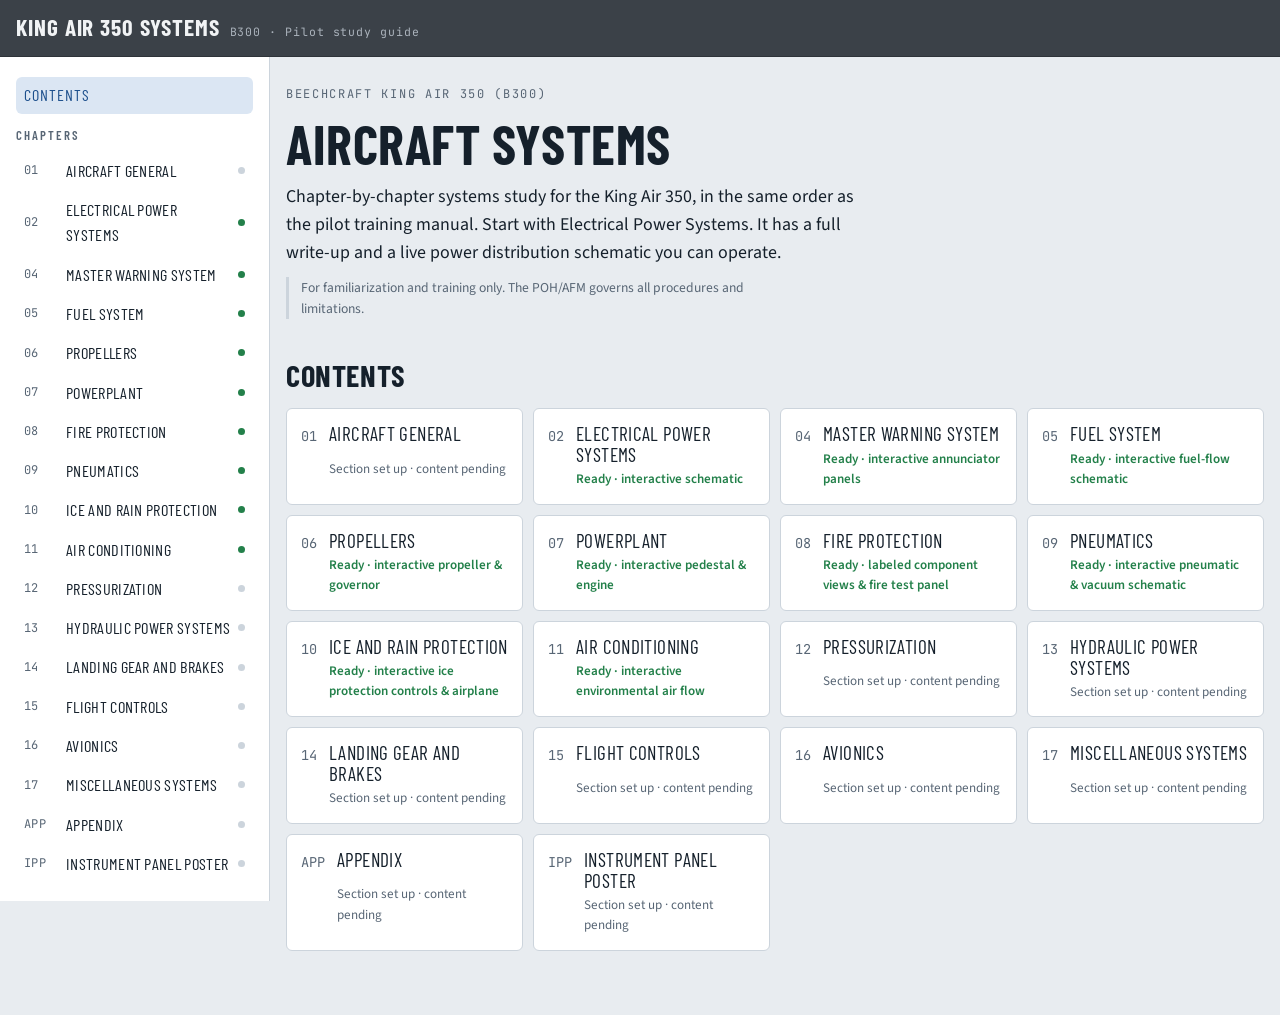
==== commit 1b08cd9b: "Add Air Conditioning chapter Chapter 11 descriptions plus a generalized interactive top-view diagram" ====
--- a/king-air-350/index.html
+++ b/king-air-350/index.html
@@ -694,6 +694,58 @@
 .ofh-lbl-b { font-size: 16px; font-weight: 700; fill: var(--fg); letter-spacing: .05em; }
 .ofh-state { font-family: var(--f-mono); font-size: 15px; font-weight: 700; fill: var(--fg); }
 
+/* ---------- air conditioning ---------- */
+.ac-air { fill: var(--surface-2); stroke: var(--sym); stroke-width: 1.4; }
+.ac-vessel { fill: var(--canvas); stroke: #d23b2e; stroke-width: 3; }
+.ac-nac { fill: var(--sym-fill); stroke: var(--sym); stroke-width: 1.4; }
+.ac-prop { stroke: var(--sym); stroke-width: 4; stroke-linecap: round; opacity: .45; }
+.ac-eng { fill: var(--surface-2); stroke: var(--sym); stroke-width: 1.2; }
+.ac-fw { stroke: var(--muted); stroke-width: 1.6; stroke-dasharray: 5 4; }
+.ac-big { font-size: 12px; font-weight: 700; letter-spacing: .12em; fill: var(--muted); pointer-events: none; }
+.ac-dim { font-size: 9.5px; letter-spacing: .08em; fill: var(--muted); pointer-events: none; }
+.ac-dim2 { font-size: 11px; letter-spacing: .06em; fill: var(--muted); font-weight: 600; pointer-events: none; }
+.ac-cabin { font-family: var(--f-mono); font-size: 17px; font-weight: 700; fill: var(--fg); pointer-events: none; }
+.ac-lab { font-size: 11px; font-weight: 700; letter-spacing: .04em; fill: var(--fg); paint-order: stroke; stroke: var(--canvas); stroke-width: 4px; stroke-linejoin: round; opacity: 0; transition: opacity .15s; pointer-events: none; }
+.comp:hover .ac-lab, .comp:focus-visible .ac-lab, .comp.sel .ac-lab, #acschem.labels .ac-lab { opacity: 1; }
+.acl { fill: none; stroke: var(--wire-dead); stroke-width: 4; stroke-linecap: round; stroke-linejoin: round; opacity: .45; transition: stroke .25s, opacity .25s; }
+.acl.on { opacity: 1; stroke-width: 6; stroke-dasharray: 9 7; animation: flow .7s linear infinite; }
+.acl.on.half { stroke-width: 3.5; }
+.acl.on.k-p3 { stroke: #9c1d16; } .acl.on.k-env { stroke: #ec5a4c; } .acl.on.k-amb { stroke: #2fb062; } .acl.on.k-recirc { stroke: #d9a400; } .acl.on.k-cool { stroke: #2a8fe0; }
+.acl.k-ref { stroke-width: 2.5; stroke-dasharray: 4 4; } .acl.on.k-ref { stroke: #8e5bd6; stroke-width: 3; stroke-dasharray: 5 6; }
+.aca { opacity: 0; transition: opacity .2s; pointer-events: none; }
+.aca.on { opacity: 1; }
+.aca path { stroke: var(--canvas); stroke-width: 1.2; }
+.aca.k-p3 path { fill: #9c1d16; } .aca.k-env path { fill: #ec5a4c; } .aca.k-amb path { fill: #2fb062; } .aca.k-recirc path { fill: #d9a400; } .aca.k-cool path { fill: #2a8fe0; } .aca.k-ref path { fill: #8e5bd6; }
+.ac-box { fill: var(--sym-fill); stroke: var(--sym); stroke-width: 1.4; transition: fill .25s; }
+.ac-box.on { fill: var(--accent); fill-opacity: .25; stroke: var(--accent); stroke-width: 2; }
+.ac-valve { fill: var(--sym-fill); stroke: var(--sym); stroke-width: 1.4; }
+.ac-valve.on { fill: #ec5a4c; fill-opacity: .4; }
+.ac-needle { stroke: var(--sym); stroke-width: 2.4; stroke-linecap: round; }
+.ac-hx { fill: var(--surface-2); stroke: var(--sym); stroke-width: 1.4; }
+.ac-fin { stroke: var(--muted); stroke-width: 1; }
+.ac-scoop { fill: #2fb062; fill-opacity: .35; stroke: var(--sym); stroke-width: 1.2; }
+.ac-stub { fill: var(--surface-2); stroke: var(--sym); stroke-width: 1.2; }
+.ac-fan { fill: var(--sym-fill); stroke: var(--sym); stroke-width: 1.6; stroke-dasharray: 3 3; }
+.ac-fan.on { fill: #d9a400; fill-opacity: .3; stroke-dasharray: 5 3; animation: flow .5s linear infinite; }
+.ac-door { fill: var(--sym-fill); stroke: var(--sym); stroke-width: 1.4; transform-box: fill-box; transform-origin: left center; transition: transform .3s; }
+.ac-door.on { fill: #2fb062; transform: rotate(-35deg); }
+.ac-plenum { fill: var(--sym-fill); stroke: var(--sym); stroke-width: 1.6; }
+.ac-part { stroke: var(--sym); stroke-width: 1.4; stroke-dasharray: 3 2; }
+.ac-sensor { fill: var(--sym-fill); stroke: var(--sym); stroke-width: 1.2; }
+.ac-sensor.on { fill: #f2b81c; animation: blink .5s steps(1) infinite; }
+.ac-out, .ac-eye { fill: var(--wire-dead); stroke: var(--sym); stroke-width: .8; }
+.ac-out.k-env, .ac-eye.k-env { fill: #ec5a4c; } .ac-out.k-cool, .ac-eye.k-cool { fill: #2a8fe0; } .ac-out.k-recirc, .ac-eye.k-recirc { fill: #d9a400; }
+.ac-coil { fill: none; stroke: var(--muted); stroke-width: 2; stroke-linejoin: round; }
+.ac-coil.on { stroke: #ee7d1f; stroke-width: 2.6; }
+.ac-readouts { display: grid; gap: 6px; }
+.ac-bar { display: grid; grid-template-columns: 6.5em minmax(60px, 1fr) minmax(0, 1.4fr); gap: 8px; align-items: center; font-size: .82rem; }
+.ac-bar .n { color: var(--placard-dim); font-family: var(--f-display); letter-spacing: .08em; text-transform: uppercase; font-size: .74rem; }
+.ac-bar .b { height: 8px; background: #1a1d21; border-radius: 4px; overflow: hidden; }
+.ac-bar .b i { display: block; height: 100%; background: linear-gradient(90deg, #2a8fe0, #ec5a4c); }
+.ac-bar .v { font-family: var(--f-mono); font-size: .76rem; color: var(--placard); }
+.ac-stat { font-size: .8rem; color: var(--placard-dim); }
+.ac-stat b { color: var(--placard); }
+
 @media (max-width: 1120px) {
   .sim { grid-template-columns: minmax(0, 1fr); }
   .side { grid-template-columns: repeat(auto-fit, minmax(280px, 1fr)); }
@@ -712,7 +764,7 @@
   .eng-row { grid-template-columns: minmax(0, 1fr); }
 }
 @media (prefers-reduced-motion: reduce) {
-  .rotor.spin, .ann.flash, .fl.on, .ln.on, .gas.on, .spark.on, .oilf.on, .flame.on, .fp-line.on, .ic-spark.on, .ic-flow.on, .ofh-flow.on, .fpbtn .lens.on.blink, .flasher.on.blink, .fwbtn.transit .bot { animation: none; }
+  .rotor.spin, .ann.flash, .fl.on, .ln.on, .gas.on, .spark.on, .oilf.on, .flame.on, .fp-line.on, .ic-spark.on, .ic-flow.on, .acl.on, .ac-fan.on, .ac-sensor.on, .ofh-flow.on, .fpbtn .lens.on.blink, .flasher.on.blink, .fwbtn.transit .bot { animation: none; }
   * { transition: none !important; }
 }
 </style>
@@ -2347,6 +2399,192 @@
 </div>
 </template>
 
+<template id="tpl-air-conditioning">
+<div class="view">
+  <header class="chapter-head">
+    <div class="eyebrow">Chapter 11</div>
+    <h1>Air Conditioning</h1>
+    <p class="lede">Engine P3 bleed air, mixed with ambient air in each firewall flow control unit, pressurizes and heats the cabin. On its way in it passes an air-to-air heat exchanger in each center wing, and bypass valves decide how much of its heat is kept. A freon air conditioner driven by the right engine adds cooling. Electric heat helps on the ground. Blowers recirculate cabin air through the evaporators to the outlets. Nearly every control is in the ENVIRONMENTAL group on the copilot's left subpanel.</p>
+    <p class="disclaimer">Study aid built from the King Air 300/350 training manual air conditioning section, King Air 350 only. It is not an approved document. The POH/AFM governs. The diagram is simplified. Temperatures and timing in the simulator are illustrative, except the manual's own values (62% N1, about 50 °F, 30 s per bypass valve, about 300 °F duct overtemp).</p>
+    <div class="subnav" id="acSubnav">
+      <button data-go="ac-sim">Interactive diagram</button>
+      <button data-go="ac-bleed">Bleed air &amp; flow control</button>
+      <button data-go="ac-temp">Temperature control</button>
+      <button data-go="ac-dist">Distribution</button>
+      <button data-go="ac-vent">Blowers &amp; ventilation</button>
+      <button data-go="ac-elec">Electric heat</button>
+      <button data-go="ac-cool">Air conditioner</button>
+      <button data-go="ac-abn">Abnormal indications</button>
+    </div>
+  </header>
+
+  <section class="block" id="ac-sim">
+    <h2>Interactive environmental diagram <span class="ref">Figures 11-2, 11-16 to 11-18</span></h2>
+    <p class="prose">A simplified top view, nose up. Moving lines show where each kind of air is going as you work the ENVIRONMENTAL switches below. Labels stay hidden to keep it readable. Hover over or select a component to see its name and what it does, or turn on all labels.</p>
+    <div class="diagram-card">
+      <div class="scen">
+        <div class="scen-row"><label>Setup</label><div class="faults" id="acSetups"></div></div>
+        <p class="scen-cap" id="acCond"></p>
+      </div>
+    </div>
+    <div class="sim near">
+      <div class="diagram-card">
+        <div class="dtabs">
+          <div class="seg" role="group" aria-label="Labels"><button type="button" id="acLabels" aria-pressed="false">Show all labels</button></div>
+        </div>
+        <div class="svg-wrap"><svg id="acschem" viewBox="0 0 1000 700" role="img" aria-label="King Air 350 environmental system, simplified top view"></svg></div>
+        <div class="legend">
+          <span><i style="background:#9c1d16"></i>P3 bleed air (hot)</span>
+          <span><i style="background:#ec5a4c"></i>Environmental bleed air</span>
+          <span><i style="background:#2fb062"></i>Ambient air</span>
+          <span><i style="background:#d9a400"></i>Recirculated cabin air</span>
+          <span><i style="background:#2a8fe0"></i>Cooled air</span>
+          <span><i style="background:#8e5bd6"></i>Refrigerant</span>
+        </div>
+      </div>
+      <div class="side">
+        <div class="card info" id="acInfo" aria-live="polite"></div>
+        <div class="card"><h3>Air going into the cabin now</h3><div class="ic-act" id="acNow"></div></div>
+      </div>
+    </div>
+    <div class="cockpit">
+      <div class="panel">
+        <h3>Copilot's left subpanel · ENVIRONMENTAL</h3>
+        <div class="sw-row" id="acSw"></div>
+        <div class="envrow" id="acTemp"></div>
+        <div class="faults ic-holds" id="acManual"></div>
+      </div>
+      <div class="panel">
+        <h3>Subpanel air knobs</h3>
+        <div class="faults" id="acKnobs"></div>
+        <h3>Annunciators</h3>
+        <div class="ann-grid" id="acAnns"></div>
+        <h3>Indications</h3>
+        <div class="ac-readouts" id="acRead"></div>
+      </div>
+    </div>
+    <div class="pp-top lower">
+      <div class="panel">
+        <h3>Conditions · engines · power</h3>
+        <div class="envrow" id="acEnv"></div>
+        <div class="envrow" id="acEnv2"></div>
+        <div class="envrow" id="acEng"></div>
+        <div class="envrow" id="acClock"></div>
+      </div>
+      <div class="card"><h3>Events</h3><ol class="log" id="acLog"></ol></div>
+    </div>
+  </section>
+
+  <section class="block" id="ac-bleed">
+    <h2>Bleed air &amp; flow control <span class="ref">Figures 11-5, 11-6, 11-18</span></h2>
+    <div class="two-col">
+      <div class="prose">
+        <p>P3 bleed air from each engine goes to a <b>flow control unit</b> on the firewall. There it mixes with <b>ambient air</b> from the cowling intake. The mixture runs aft through the firewall along the inboard nacelle, then inboard along the center wing ahead of the main spar. One engine's bleed air is enough for pressurization, heat, pneumatics and vacuum.</p>
+        <p>The <b>ambient air valve</b> in each flow control unit is <b>closed on the ground</b> (left squat switch), so undiluted P3 air warms a cold cabin faster. In flight above about <b>50 °F</b> ambient, it opens and adds ambient air, increasing flow.</p>
+        <p><b>ENVIR BLEED AIR — NORMAL / LOW.</b> LOW cuts environmental bleed flow by about <b>50%</b>. Use LOW for takeoff above <b>+10 °C</b>, and for maximum cooling in pressurized flight. NORMAL gives more heat or more pressurization flow.</p>
+      </div>
+      <div class="bus-table-wrap"><table><thead><tr><th>BLEED AIR VALVES</th><th>Environmental flow control unit</th><th>Pneumatic air valve</th></tr></thead><tbody>
+        <tr><td><b>OPEN</b></td><td>Open</td><td>Open</td></tr>
+        <tr><td><b>ENVIR OFF</b></td><td>Closed</td><td>Open</td></tr>
+        <tr><td><b>PNEU &amp; ENVIR OFF</b></td><td>Closed</td><td>Closed</td></tr>
+      </tbody></table></div>
+    </div>
+  </section>
+
+  <section class="block" id="ac-temp">
+    <h2>Temperature control <span class="ref">Figures 11-7 to 11-10</span></h2>
+    <div class="two-col">
+      <div class="prose">
+        <p>Environmental air passes an <b>air-to-air heat exchanger</b> in each center wing. Ram air from a leading-edge scoop cools its fins and goes overboard through louvers under the wing. A motor-driven <b>bypass valve</b> on each side sends the air <i>through</i> the exchanger (cooler) or <i>around</i> it (keeps its heat).</p>
+        <ul class="tight">
+          <li><b>AUTO:</b> the CABIN TEMP knob, a duct sensor and a cabin sensor (headliner, second window) feed a controller that drives the bypass valves <b>one at a time</b>. When the <b>left</b> valve reaches full cold, the air conditioner comes on (right engine above 62% N1). It goes off when that valve opens more than <b>30°</b> toward heat.</li>
+          <li><b>MAN HEAT / MAN COOL:</b> hold MANUAL TEMP INCR or DECR. It springs back to center. Allow about <b>30 s per valve</b>, one minute in all, full travel. In MAN COOL the air conditioner runs if the left valve is within 30° of full cold.</li>
+          <li><b>OFF:</b> no automatic control and no air conditioning. With VENT BLOWER at AUTO, the forward blower stops.</li>
+        </ul>
+      </div>
+      <div class="card"><h3>Maximum cooling</h3><ol class="tight"><li>CABIN TEMP MODE to AUTO, CABIN TEMP fully counterclockwise.</li><li>VENT BLOWER HIGH, AFT BLOWER on.</li><li>On the ground or unpressurized: BLEED AIR VALVES to ENVIR OFF.</li><li>Pressurized: bleed valves OPEN, ENVIR BLEED AIR to LOW.</li></ol>
+        <button class="show" type="button" data-acset="0">Hot day on the ground →</button></div>
+    </div>
+  </section>
+
+  <section class="block" id="ac-dist">
+    <h2>Distribution <span class="ref">Figures 11-13 to 11-17, 11-20 to 11-23</span></h2>
+    <div class="two-col">
+      <div class="prose">
+        <p>Air from both wings meets at a <b>cross junction</b> in the center fuselage. It runs forward through a <b>muffler</b> (right side, under the floor, forward of the spar) into the <b>mixing plenum</b> under the copilot's floor. A partition splits the plenum:</p>
+        <ul class="tight">
+          <li><b>Floor and defrost section:</b> warm environmental air plus recirculated air goes to the floor outlets, which are always the warmest.</li>
+          <li><b>Headliner section:</b> recirculated air from the vent blower and forward evaporator (cooled when the air conditioner runs) goes to the overhead eyeball outlets, which are always cooler.</li>
+        </ul>
+        <p>Some warm air is tapped up to the <b>defrost/pilot/copilot heat duct</b> under the panel. <b>AFT HEAT</b> opens a valve that sends environmental air from the cross junction straight to the aft floor outlets.</p>
+      </div>
+      <div class="mw-stack">
+        <div class="card"><h3>Subpanel air knobs</h3><ul class="tight"><li><b>DEFROST AIR:</b> butterfly valve feeding the windshields and glareshield eyeballs.</li><li><b>PILOT AIR / COPILOT AIR:</b> dampers for air to the crew's feet.</li><li><b>CABIN AIR:</b> pulled to the stop passes only about 50% to the cabin floor outlets, sending more to the cockpit. Pushed in sends most to the cabin.</li></ul><p>Full out gives the cockpit the most air. Full in gives the cabin the most.</p></div>
+        <div class="card"><h3>Eyeball outlets</h3><p>Adjust them in preflight. Fully open for short, low, summer flights. Closed for high-altitude, night or cold-weather flights, for the most cabin heat.</p></div>
+      </div>
+    </div>
+  </section>
+
+  <section class="block" id="ac-vent">
+    <h2>Blowers &amp; unpressurized ventilation <span class="ref">Figures 11-11, 11-12, 11-16</span></h2>
+    <div class="two-col">
+      <div class="prose">
+        <p><b>VENT BLOWER — HI / LO / AUTO</b> (forward blower).</p>
+        <ul class="tight">
+          <li><b>HI:</b> always high speed.</li>
+          <li><b>LO:</b> always low speed, even with CABIN TEMP MODE OFF.</li>
+          <li><b>AUTO:</b> low speed in any mode except OFF. Off when the mode is OFF.</li>
+        </ul>
+        <p>If it fails, the duct design still circulates some air.</p>
+        <p><b>AFT BLOWER</b>, under the aisle just ahead of the airstair door, is one speed and independent of everything else. It recirculates cabin air, through the aft evaporator, to the aft floor and overhead outlets and the baggage area. It spreads aft electric heat or aft evaporator cooling.</p>
+      </div>
+      <div class="card"><h3>Fresh air when unpressurized</h3><p>Bleed air is the fresh-air source in both modes. Unpressurized, a second source opens: the <b>ram air (evaporator) door</b> in the nose. Pressurized, spring tension, a solenoid magnet and cabin pressure hold it shut. Unpressurized in flight, ram air pushes it open, and it may stay open until landing unless you repressurize. The ambient air mixes with recirculated air, goes through the vent blower and forward evaporator, and into the plenum.</p>
+        <button class="show" type="button" data-acset="4">Unpressurized ventilation →</button></div>
+    </div>
+  </section>
+
+  <section class="block" id="ac-elec">
+    <h2>Electric heat <span class="ref">Figures 11-25, 11-26</span></h2>
+    <div class="two-col">
+      <div class="prose">
+        <p>Forward and aft electric heat elements add to bleed air heat <b>on the ground only</b>. Taking weight off the right main squat switch removes control power. ELEC HEAT works only with CABIN TEMP MODE in <b>AUTO or MAN HEAT</b>, separate from the bypass valves.</p>
+        <p>The aft element only comes on with the <b>AFT BLOWER</b> on, which doubles the output. Both together draw about <b>200 A</b>, so use a ground power unit to preheat before engine start. It's available with external power or at least one generator on.</p>
+        <p>Overtemperature thermistors just upstream of the elements cut power if a duct overheats, for example after a blower failure. The solenoid-held switch then springs OFF. Run the blowers for 15 s after turning ELEC HEAT off.</p>
+      </div>
+      <div class="card"><h3>Try it</h3><p>Preheat a cold cabin from a ground power unit, then turn the aft blower off and watch the aft element drop out.</p><button class="show" type="button" data-acset="1">Cold-morning preheat →</button></div>
+    </div>
+  </section>
+
+  <section class="block" id="ac-cool">
+    <h2>Air conditioner (cooling system) <span class="ref">Figures 11-27 to 11-30</span></h2>
+    <div class="two-col">
+      <div class="prose">
+        <p>Below about 50 °F outside, bleed air alone normally keeps the cabin comfortable. Above that, the freon system adds cooling. It has:</p>
+        <ul class="tight">
+          <li>a belt-driven <b>compressor on the right engine</b> accessory pad</li>
+          <li>refrigerant lines through the right wing leading edge and forward to the nose</li>
+          <li>the <b>condenser</b> and <b>condenser blower</b>, receiver/dryer and expansion valve in the nose</li>
+          <li>the <b>forward evaporator</b>, and an optional aft one</li>
+        </ul>
+        <p>The condenser blower runs only on the ground and stops when the nose gear is up, when ram air through the nose inlet takes over. Refrigerant flows through the aft evaporator whenever it flows through the forward one, but the aft evaporator only cools when the aft blower runs. A 33 °F switch on the forward evaporator controls a hot-gas valve that prevents icing.</p>
+        <p>The compressor is <b>locked out</b> if refrigerant pressure is too high or too low, ambient is below about 50 °F, or the right engine is below about <b>62% N1</b>. Pressurized air from the floor registers is always warmer than the overhead outlets.</p>
+      </div>
+      <div class="card"><h3>AIR COND N1 LOW</h3><p>White advisory on the 350. Air conditioning is requested but the right engine is too slow, so the compressor clutch is disconnected. Set the right condition lever to hold <b>62–64% N1</b>.</p><button class="show" type="button" data-acset="5">See it at low idle →</button></div>
+    </div>
+  </section>
+
+  <section class="block" id="ac-abn">
+    <h2>Abnormal indications <span class="ref">Figures 11-24, 11-31</span></h2>
+    <div class="comp-grid">
+      <div class="comp-card"><h4>DUCT OVERTEMP (yellow)</h4><p>Environmental air above about <b>300 °F</b> at a sensor about a foot downstream of the mixing plenum in the floor duct. The usual cause has been a restricted duct, such as CABIN AIR pulled most of the way out, combined with a sudden power increase like takeoff. See the POH.</p><button class="show" type="button" data-acset="3">Reproduce it →</button></div>
+      <div class="comp-card"><h4>BLEED AIR FAIL</h4><p>A leak in environmental or pneumatic bleed air. Set that BLEED AIR VALVE switch to PNEU &amp; ENVIR OFF. See Pneumatics.</p></div>
+      <div class="comp-card"><h4>Electric heat overheat</h4><p>The thermistors should shut it off. If they fail, you may smell or see it, or get DUCT OVERTEMP. Turn ELEC HEAT off. If the switch won't stay up, check the CABIN TEMP breaker.</p></div>
+      <div class="comp-card"><h4>A/C pressure trip</h4><p>An over- or underpressure fault trips an amber resettable switch in the nose wheel well. Try one reset only, with the engines shut down and air conditioning requested. If it trips again, have it investigated. Constant AIR COND N1 LOW cycling can cause these trips.</p></div>
+    </div>
+  </section>
+</div>
+</template>
+
 <script>
 (function () {
 "use strict";
@@ -2362,7 +2600,7 @@
   { n: 8,  id: "fire-protection",   t: "Fire Protection", ready: "Ready · labeled component views & fire test panel" },
   { n: 9,  id: "pneumatics",        t: "Pneumatics", ready: "Ready · interactive pneumatic & vacuum schematic" },
   { n: 10, id: "ice-rain",          t: "Ice and Rain Protection", ready: "Ready · interactive ice protection controls & airplane" },
-  { n: 11, id: "air-conditioning",  t: "Air Conditioning" },
+  { n: 11, id: "air-conditioning",  t: "Air Conditioning", ready: "Ready · interactive environmental air flow" },
   { n: 12, id: "pressurization",    t: "Pressurization" },
   { n: 13, id: "hydraulics",        t: "Hydraulic Power Systems" },
   { n: 14, id: "landing-gear",      t: "Landing Gear and Brakes" },
@@ -2421,7 +2659,7 @@
   </div>`;
 }
 
-const TPL = { "electrical": () => initElectrical(), "master-warning": () => initMasterWarning(), "fuel": () => initFuel(), "powerplant": () => initPowerplant(), "propellers": () => initPropellers(), "pneumatics": () => initPneumatics(), "fire-protection": () => initFireProtection(), "ice-rain": () => initIceRain() };
+const TPL = { "electrical": () => initElectrical(), "master-warning": () => initMasterWarning(), "fuel": () => initFuel(), "powerplant": () => initPowerplant(), "propellers": () => initPropellers(), "pneumatics": () => initPneumatics(), "fire-protection": () => initFireProtection(), "ice-rain": () => initIceRain(), "air-conditioning": () => initAirConditioning() };
 function route() {
   const id = (location.hash || "").replace("#", "");
   const ch = CHAPTERS.find(c => c.id === id);
@@ -3217,7 +3455,7 @@
   step(0.01);
 }
 
-function stopSim() { if (timer) { clearInterval(timer); timer = null; } if (fTimer) { clearInterval(fTimer); fTimer = null; } if (ppTimer) { clearInterval(ppTimer); ppTimer = null; } ppScript = null; if (pvTimer) { clearInterval(pvTimer); pvTimer = null; } pvScript = null; if (pnTimer) { clearInterval(pnTimer); pnTimer = null; } pnScript = null; if (fpTimer) { clearInterval(fpTimer); fpTimer = null; } if (icTimer) { clearInterval(icTimer); icTimer = null; } MW = null; }
+function stopSim() { if (timer) { clearInterval(timer); timer = null; } if (fTimer) { clearInterval(fTimer); fTimer = null; } if (ppTimer) { clearInterval(ppTimer); ppTimer = null; } ppScript = null; if (pvTimer) { clearInterval(pvTimer); pvTimer = null; } pvScript = null; if (pnTimer) { clearInterval(pnTimer); pnTimer = null; } pnScript = null; if (fpTimer) { clearInterval(fpTimer); fpTimer = null; } if (icTimer) { clearInterval(icTimer); icTimer = null; } if (acTimer) { clearInterval(acTimer); acTimer = null; } MW = null; }
 
 function initElectrical() {
   buildSchematic();
@@ -5907,6 +6145,339 @@
   $("#ofhState").textContent = !run ? "Engine stopped: no oil or fuel flow, no heating." : cold ? "Cold fuel: slide valve sends hot oil through the core, heating the fuel." : "Warm fuel: thermal element moves the slide valve, so oil bypasses the core to OIL OUT.";
 }
 
+/* ================= Chapter 11: Air Conditioning ================= */
+let AC = null, ACD = null, acTimer = null, acSel = null, acLogArr = [];
+const AC_N1 = [[0, "Off"], [58, "58% (below cutout)"], [62, "62%"], [75, "75%"], [95, "95%"]];
+const ACC = {
+  p3: { group: "Bleed air", name: "Engine P3 bleed air", desc: "Hot compressor discharge air from each engine. It's the source of cabin pressurization and heat, and of the pneumatic system." },
+  pneu: { group: "Bleed air", name: "To the pneumatic system", desc: "The same bleed air feeds the pneumatic system (Chapter 9). BLEED AIR VALVES at ENVIR OFF still allow it. PNEU & ENVIR OFF closes it too." },
+  amb: { group: "Bleed air", name: "Cowling ambient air intake", desc: "Ambient air for the flow control unit. Its ambient air valve is closed on the ground (left squat switch) for faster cabin warm-up. In flight above about 50 °F it opens and adds ambient air, increasing flow." },
+  fcu: { group: "Bleed air", name: "Flow control unit", desc: "On the firewall. Mixes P3 and ambient air and contains the environmental flow control (modulating and shutoff) valve. Open only with that side's BLEED AIR VALVE switch at OPEN. ENVIR BLEED AIR LOW cuts flow about 50%." },
+  byp: { group: "Temperature", name: "Bleed air bypass valve", desc: "Motor-driven. Sends environmental air through the air-to-air heat exchanger (colder) or around it (hotter). AUTO or MANUAL TEMP drive the two valves one at a time, about 30 s each for full travel. The needle shows the position: down is full cold, sideways is full hot." },
+  hx: { group: "Temperature", name: "Air-to-air heat exchanger", desc: "In each center wing section. Environmental air routed through it gives up heat to fins cooled by ram air." },
+  ram: { group: "Temperature", name: "Ram air scoop & overboard louvers", desc: "A leading-edge intake brings ram air through the heat exchanger fins. It leaves through louvers under the wing." },
+  cross: { group: "Distribution", name: "Cross junction", desc: "Left and right environmental air meet here in the center fuselage, then go forward to the muffler. The AFT HEAT branch leaves from its aft side." },
+  muffler: { group: "Distribution", name: "Muffler", desc: "Right side of the cabin under the floor, forward of the main spar. Keeps the environmental air quiet on its way to the mixing plenum." },
+  plenum: { group: "Distribution", name: "Mixing plenum", desc: "Under the copilot's floor. A partition divides it. The floor/defrost section gets warm environmental air plus recirculated air. The headliner section gets recirculated air from the vent blower through the forward evaporator." },
+  floor: { group: "Distribution", name: "Floor outlet ducts", desc: "Along both sidewalls of the cockpit and cabin. They get the warmest air and are always warmer than the overhead outlets when bleed air is flowing." },
+  cabinair: { group: "Distribution", name: "CABIN AIR butterfly valve", desc: "CABIN AIR knob, copilot's subpanel. Pulled to the stop it passes only about 50% to the cabin floor outlets, sending more to the cockpit. Pulled with a sudden power increase, it's the classic DUCT OVERTEMP cause." },
+  dot: { group: "Distribution", name: "Duct overtemp sensor", desc: "About a foot downstream of the mixing plenum in the floor duct. Lights DUCT OVERTEMP above about 300 °F." },
+  head: { group: "Distribution", name: "Headliner duct & eyeball outlets", desc: "Recirculated air, cooled when the air conditioner runs, to the overhead eyeballs in the cockpit and cabin. Each eyeball can be aimed and twisted to open or close it." },
+  heat: { group: "Cockpit", name: "Defrost / pilot / copilot heat duct", desc: "Warm air tapped from the plenum to a duct under the instrument panel. DEFROST AIR feeds the windshields and glareshield eyeballs. PILOT AIR and COPILOT AIR dampers feed the crew's feet." },
+  defrost: { group: "Cockpit", name: "DEFROST AIR knob", desc: "Pilot's subpanel, below and inboard of the control column. Butterfly valve for the windshield defrosters and glareshield eyeballs." },
+  pilot: { group: "Cockpit", name: "PILOT AIR / COPILOT AIR knobs", desc: "Dampers controlling warm air to each crew member's feet. Full out gives the cockpit the most air, full in gives the cabin the most." },
+  vent: { group: "Recirculation", name: "Forward vent blower", desc: "VENT BLOWER HI: always high. LO: always low. AUTO: low in any CABIN TEMP MODE except OFF. Recirculates cabin air, plus ram air when the evaporator door is open, through the forward evaporator into the plenum." },
+  fevap: { group: "Cooling", name: "Forward evaporator", desc: "Cools the recirculated air when refrigerant is flowing. A 33 °F switch and a hot-gas valve prevent icing." },
+  door: { group: "Ventilation", name: "Ram air (evaporator) door", desc: "Nose. Held shut when pressurized by springs, a solenoid magnet and cabin pressure. Unpressurized in flight, ram air opens it and lets ambient air into the forward evaporator compartment. It may stay open until landing unless you repressurize." },
+  cond: { group: "Cooling", name: "Condenser & condenser blower", desc: "In the nose. The blower pulls ambient air through the condenser on the ground and shuts off when the nose gear is up. In flight, ram air through the nose inlet does the job." },
+  comp: { group: "Cooling", name: "Refrigerant compressor", desc: "Belt-driven on the right engine accessory pad. Locked out below about 62% right N1 (AIR COND N1 LOW), below about 50 °F ambient, or on a refrigerant over- or underpressure." },
+  ref: { group: "Cooling", name: "Refrigerant lines", desc: "From the compressor through the right wing inboard leading edge into the fuselage and forward to the condenser, receiver/dryer, expansion valve and evaporators." },
+  aftheat: { group: "Distribution", name: "Aft bleed air heat valve", desc: "Motor-driven, left side under the floor. Opens with AFT HEAT on and sends environmental air from the cross junction straight to the aft floor outlets." },
+  ablow: { group: "Recirculation", name: "Aft blower & aft evaporator", desc: "Under the aisle just ahead of the airstair door. One-speed AFT BLOWER switch, independent of everything else. Recirculates cabin air through the aft evaporator (cooled when the A/C runs) to the aft floor and overhead outlets and the baggage area." },
+  elec: { group: "Electric heat", name: "Electric heat elements", desc: "Forward (plenum) and aft. Ground only, with AUTO or MAN HEAT. The aft element needs the aft blower on. Together about 200 A, so use a ground power unit before engine start. Thermistors cut power on overheat." },
+  outflow: { group: "Pressurization", name: "Outflow & safety valves", desc: "Aft pressure bulkhead. Cabin air leaves through the outflow valve, which the pressurization controller uses to set cabin altitude (Pressurization chapter)." }
+};
+
+function acFresh() {
+  return { t: 0, speed: 5, flight: false, oat: 20, gpu: false, n1: { L: 62, R: 62 }, bleed: { L: "OPEN", R: "OPEN" }, envLow: false, mode: "AUTO", knob: 0.5,
+    vent: "AUTO", aftBlower: false, elec: false, aftHeat: false, knobs: { pilot: false, defrost: false, cabin: false, copilot: false },
+    byp: { L: 0.5, R: 0.5 }, man: 0, acReq: false, doorOpen: false, cabinF: 72, script: null, warned: {} };
+}
+function acLog(msg, cls) {
+  acLogArr.unshift({ t: AC.t, msg, cls: cls || "" }); if (acLogArr.length > 50) acLogArr.pop();
+  const h = $("#acLog"); if (h) h.innerHTML = acLogArr.map(e => `<li class="${e.cls}"><span class="t">${fmtIcT(e.t)}</span><span class="m">${esc(e.msg)}</span></li>`).join("");
+}
+function acOnce(key, cond, msg, cls) { if (cond && !AC.warned[key]) { AC.warned[key] = true; acLog(msg, cls); } if (!cond) AC.warned[key] = false; }
+const acF = c => c * 9 / 5 + 32;
+
+function acMoveValves(dir, dt) {
+  // one valve at a time: toward cold the right valve goes first, toward heat the left valve goes first
+  const P = AC, step = dt / 30;
+  if (dir < 0) { if (P.byp.R > 0) P.byp.R = Math.max(0, P.byp.R - step); else P.byp.L = Math.max(0, P.byp.L - step); }
+  else if (dir > 0) { if (P.byp.L < 1) P.byp.L = Math.min(1, P.byp.L + step); else P.byp.R = Math.min(1, P.byp.R + step); }
+}
+function acStep(dtReal) {
+  const P = AC, dt = dtReal * P.speed; P.t += dt;
+  if (P.script && P.script.length && P.t >= P.script[0].t) { const s = P.script.shift(); s.do(P); acLog("Setup: " + s.msg); }
+  const d = { run: {}, envOpen: {}, pneuOpen: {}, flow: {}, sideF: {} }, oatF = acF(P.oat);
+  ["L", "R"].forEach(k => { d.run[k] = P.n1[k] > 0; d.envOpen[k] = P.bleed[k] === "OPEN" && d.run[k]; d.pneuOpen[k] = P.bleed[k] !== "PNEU" && d.run[k]; });
+  d.ambOpen = P.flight && oatF > 50;
+  d.power = P.gpu || d.run.L || d.run.R;
+  ["L", "R"].forEach(k => {
+    d.flow[k] = d.envOpen[k] ? (P.envLow ? 0.5 : 1) * (d.ambOpen ? 1.3 : 1) : 0;
+    const p3F = oatF + 100 + Math.max(0, P.n1[k] - 60) * 4, mixF = d.ambOpen ? 0.75 * p3F + 0.25 * oatF : p3F;
+    const hxF = oatF + (mixF - oatF) * (P.flight ? 0.25 : 0.55);
+    d.sideF[k] = hxF + (mixF - hxF) * P.byp[k];
+  });
+  d.envFlow = d.flow.L + d.flow.R;
+  d.envAirF = d.envFlow ? (d.flow.L * d.sideF.L + d.flow.R * d.sideF.R) / d.envFlow : null;
+  d.press = P.flight && d.envFlow > 0;
+  if (!P.flight || d.press) { if (P.doorOpen) acLog(P.flight ? "Repressurized: the ram air door closes." : "On the ground: ram air door closed."); P.doorOpen = false; }
+  else if (!P.doorOpen) { P.doorOpen = true; acLog("Unpressurized in flight: ram air pushes the evaporator door open. Ambient air enters the forward evaporator compartment.", "warn"); }
+  d.ventSpd = !d.power ? 0 : P.vent === "HIGH" ? 2 : P.vent === "LO" ? 1 : P.mode !== "OFF" ? 1 : 0;
+  if (P.elec && P.flight) { P.elec = false; acLog("In flight: control power is removed, so electric heat is unavailable. The ELEC HEAT switch springs OFF.", "warn"); }
+  d.elecOk = P.elec && !P.flight && d.power && (P.mode === "AUTO" || P.mode === "MAN HEAT");
+  d.eFwd = d.elecOk; d.eAft = d.elecOk && P.aftBlower;
+  // temperature control
+  const target = 60 + 25 * P.knob;
+  if (P.mode === "AUTO") { const err = P.cabinF - target; if (err > 1.5) acMoveValves(-1, dt); else if (err < -1.5) acMoveValves(1, dt); }
+  else if ((P.mode === "MAN HEAT" || P.mode === "MAN COOL") && P.man) acMoveValves(P.man, dt);
+  if (P.mode === "AUTO") { if (P.byp.L <= 0.001) P.acReq = true; else if (P.byp.L > 1 / 3) P.acReq = false; }
+  else P.acReq = P.mode === "MAN COOL" && P.byp.L <= 1 / 3;
+  d.comp = P.acReq && oatF >= 50 && d.run.R && P.n1.R >= 62;
+  d.n1Low = P.acReq && d.run.R && P.n1.R < 62;
+  d.cold = P.acReq && oatF < 50;
+  d.condBlower = d.comp && !P.flight;
+  d.aftCool = d.comp && P.aftBlower && d.power;
+  // duct temperature (floor duct) and cabin temperature (illustrative)
+  const recircF = d.comp && d.ventSpd ? P.cabinF - 35 : P.cabinF;
+  d.ductF = d.envFlow ? (d.envFlow * d.envAirF + 0.4 * (d.ventSpd * 0.5) * recircF) / (d.envFlow + 0.4 * d.ventSpd * 0.5) + (P.knobs.cabin ? 45 : 0) + (d.eFwd ? 30 : 0) : recircF + (d.eFwd ? 60 : 0);
+  d.overtemp = d.ductF > 300;
+  let w = 0, s = 0; const add = (wt, f) => { w += wt; s += wt * f; };
+  if (d.envFlow) add(d.envFlow * 0.5, oatF + (d.envAirF - oatF) * 0.6);
+  if (d.comp) add(0.25 + 0.45 * d.ventSpd, 45);
+  if (d.aftCool) add(0.6, 45);
+  if (d.eFwd) add(0.55, 110); if (d.eAft) add(0.55, 110);
+  add(0.3, oatF + (!P.flight && P.oat > 25 ? 25 : 0));
+  if (P.doorOpen) add(0.5, oatF);
+  d.teq = s / w; if (d.teq > 95) d.teq = 95 + (d.teq - 95) * 0.3;
+  P.cabinF += (d.teq - P.cabinF) * Math.min(1, dt / 120);
+  d.target = target;
+  ACD = d;
+  // events
+  acOnce("ot", d.overtemp, `DUCT OVERTEMP: floor duct about ${Math.round(d.ductF)} °F (above ~300 °F).${P.knobs.cabin ? " CABIN AIR is pulled out, restricting the duct." : ""}`, "bad");
+  acOnce("n1", d.n1Low, "AIR COND N1 LOW: air conditioning requested but the right engine is below 62% N1. Compressor clutch disconnected. Set the right condition lever to hold 62–64% N1.", "warn");
+  acOnce("cold", d.cold, "Air conditioning requested but ambient is below about 50 °F, so the compressor is locked out.", "warn");
+  acOnce("comp", d.comp, `Air conditioner on: compressor running on the right engine${d.condBlower ? ", condenser blower running (on the ground)" : ", condenser cooled by ram air (in flight)"}.`, "ok");
+  acOnce("to", !P.flight && P.oat > 10 && !P.envLow && (P.n1.L >= 95 || P.n1.R >= 95) && d.envFlow > 0, "Takeoff power above +10 °C: ENVIR BLEED AIR should be LOW for takeoff.", "warn");
+  acOnce("eaft", d.eFwd && !P.aftBlower, "Electric heat with the aft blower off: only the forward element is energized. Turn the aft blower on for full heat.", "warn");
+  acOnce("egpu", P.elec && !P.flight && !d.power, "Electric heat needs external power or a generator.", "warn");
+  acRender();
+}
+
+function acSvg() {
+  const base = [], lines = [], arrows = [], syms = [], top = [];
+  const pts = a => a.map(p => p.join(",")).join(" ");
+  const path = (key, a, kind, bridge) => {
+    if (bridge) base.push(`<polyline class="bridge" points="${pts(a)}"/>`);
+    base.push(`<polyline class="fl-base" points="${pts(a)}"/>`);
+    lines.push(`<polyline class="acl k-${kind}" data-acl="${key}" points="${pts(a)}"/>`);
+    for (let i = 0; i < a.length - 1; i++) {
+      const [x1, y1] = a[i], [x2, y2] = a[i + 1], len = Math.hypot(x2 - x1, y2 - y1);
+      if (len < 38) continue;
+      const ang = Math.atan2(y2 - y1, x2 - x1) * 180 / Math.PI, n = len > 170 ? 2 : 1;
+      for (let j = 1; j <= n; j++) { const t = j / (n + 1); arrows.push(`<g class="aca k-${kind}" data-aca="${key}" transform="translate(${x1 + (x2 - x1) * t},${y1 + (y2 - y1) * t}) rotate(${ang})"><path d="M-6,-5.5 L6,0 L-6,5.5 Z"/></g>`); }
+    }
+  };
+  const T = (x, y, s, cls, anchor) => `<text x="${x}" y="${y}" class="${cls || "lbl"}" text-anchor="${anchor || "middle"}">${s}</text>`;
+  const L = (x, y, s, anchor) => `<text x="${x}" y="${y}" class="ac-lab" text-anchor="${anchor || "middle"}">${s}</text>`;
+  const comp = (id, inner, hit, lab) => top.push(`<g class="comp" data-accomp="${id}" tabindex="0" role="button" aria-label="${esc(ACC[id].name)}"><rect class="hit" x="${hit[0]}" y="${hit[1]}" width="${hit[2]}" height="${hit[3]}" rx="4"/>${inner}${lab || ""}</g>`);
+  // airframe
+  syms.push(`<path class="ac-air" d="M20,300 L980,300 L980,370 L20,370 Z"/>`);
+  syms.push(`<path class="ac-air" d="M380,150 C380,72 448,22 500,20 C552,22 620,72 620,150 Z"/><path class="ac-air" d="M380,630 L620,630 L560,690 L440,690 Z"/>`);
+  syms.push(`<rect class="ac-vessel" x="380" y="150" width="240" height="480" rx="14"/>`);
+  ["L", "R"].forEach(k => {
+    const X = x => k === "L" ? x : 1000 - x, cx = X(165);
+    syms.push(`<rect class="ac-nac" x="${cx - 32}" y="70" width="64" height="350" rx="26"/><line class="ac-prop" x1="${cx - 88}" y1="66" x2="${cx + 88}" y2="66"/><rect class="ac-eng" x="${cx - 22}" y="92" width="44" height="118" rx="8"/><line class="ac-fw" x1="${cx - 32}" y1="226" x2="${cx + 32}" y2="226"/>`);
+    syms.push(T(cx, 86, k === "L" ? "L ENGINE" : "R ENGINE", "ac-big"));
+    path("p3" + k, [[cx, 150], [cx, 232]], "p3");
+    path("pneu" + k, [[cx, 196], [X(131), 196], [X(131), 214]], "p3");
+    path("amb" + k, [[X(110), 150], [X(110), 246], [X(150), 246]], "amb");
+    path("env" + k, [[X(180), 246], [X(212), 246], [X(212), 330], [X(241), 330]], "env");
+    path("hx" + k, [[X(259), 330], [X(344), 330]], "env");
+    path("bp" + k, [[X(250), 321], [X(250), 306], [X(344), 306], [X(344), 330]], "env");
+    path("ram" + k, [[X(302), 280], [X(302), 382]], "amb");
+    path("wing" + k, [[X(344), 330], [X(492), 330]], "env");
+    comp("p3", "", [cx - 8, 150, 16, 44], L(cx + (k === "L" ? 12 : -12), 170, "P3 BLEED", k === "L" ? "start" : "end"));
+    comp("pneu", `<rect class="ac-stub" x="${X(131) - 9}" y="214" width="18" height="10" rx="2"/>`, [X(131) - 12, 190, 24, 36], L(X(131), 186, "TO PNEUMATICS"));
+    comp("amb", `<path class="ac-scoop" d="M${X(110) - 9},150 L${X(110) + 9},150 L${X(110) + 5},140 L${X(110) - 5},140 Z"/>`, [X(110) - 12, 136, 24, 112], L(X(110), 132, "AMBIENT INTAKE"));
+    comp("fcu", `<rect class="ac-box" data-acbox="fcu${k}" x="${X(k === "L" ? 150 : 180)}" y="234" width="30" height="24" rx="4"/>`, [X(k === "L" ? 146 : 184), 230, 38, 32], L(cx, 274, "FLOW CONTROL UNIT"));
+    comp("byp", `<circle class="ac-valve" cx="${X(250)}" cy="330" r="9"/><line class="ac-needle" id="acByp${k}" x1="${X(250)}" y1="330" x2="${X(250)}" y2="339"/>`, [X(250) - 12, 318, 24, 24], L(X(250), 356, `${k} BYPASS VALVE`));
+    comp("hx", `<rect class="ac-hx" x="${X(k === "L" ? 282 : 322)}" y="318" width="40" height="24" rx="3"/>${Array.from({ length: 6 }, (_, i) => `<line class="ac-fin" x1="${X(k === "L" ? 288 : 316) + i * 6 * (k === "L" ? 1 : -1)}" y1="320" x2="${X(k === "L" ? 288 : 316) + i * 6 * (k === "L" ? 1 : -1)}" y2="340"/>`).join("")}`, [X(k === "L" ? 278 : 326), 314, 48, 32], L(X(302), 400, "AIR-TO-AIR HEAT EXCHANGER"));
+    comp("ram", `<path class="ac-scoop" d="M${X(302) - 9},280 L${X(302) + 9},280 L${X(302) + 5},270 L${X(302) - 5},270 Z"/>`, [X(302) - 12, 266, 24, 18], L(X(302), 296, "RAM AIR SCOOP"));
+  });
+  // compressor + refrigerant
+  path("ref", [[818, 197], [790, 197], [790, 292], [630, 292], [630, 150], [540, 112], [514, 92]], "ref");
+  path("ref2", [[472, 92], [472, 128], [575, 196], [575, 234]], "ref");
+  path("ref3", [[575, 260], [575, 268], [614, 290], [614, 566], [574, 566]], "ref");
+  comp("comp", `<rect class="ac-box" data-acbox="comp" x="818" y="186" width="34" height="22" rx="4"/>`, [814, 182, 42, 30], L(898, 204, "A/C COMPRESSOR", "start"));
+  comp("ref", "", [626, 150, 12, 140], L(642, 220, "REFRIGERANT LINES", "start"));
+  // nose: condenser, ram door, vent blower, evaporator
+  path("cond", [[492, 32], [492, 70]], "amb");
+  path("condOut", [[492, 94], [492, 110], [446, 110], [404, 126]], "amb");
+  comp("cond", `<rect class="ac-box" data-acbox="cond" x="462" y="70" width="60" height="24" rx="3"/><circle class="ac-fan" data-acfan="cblow" cx="446" cy="110" r="9"/>`, [436, 66, 90, 54], L(492, 60, "CONDENSER & BLOWER"));
+  path("door", [[612, 96], [596, 116], [596, 234]], "amb");
+  comp("door", `<rect class="ac-door" data-acdoor="1" x="586" y="146" width="20" height="8" rx="2"/>`, [582, 92, 34, 66], L(628, 132, "RAM AIR DOOR", "start"));
+  path("ret", [[608, 300], [602, 262]], "recirc");
+  path("blow", [[583, 247], [560, 247]], "recirc");
+  comp("vent", `<circle class="ac-fan" data-acfan="vent" cx="596" cy="247" r="13"/>`, [581, 232, 30, 30], L(598, 226, "VENT BLOWER"));
+  comp("fevap", `<rect class="ac-box" data-acbox="fevap" x="565" y="234" width="12" height="26" rx="2"/>`, [562, 232, 18, 30], L(571, 278, "FWD EVAP"));
+  // plenum + fwd path + floor ducts
+  path("fwd", [[500, 322], [500, 316], [548, 316], [548, 300], [478, 300], [478, 262]], "env");
+  comp("cross", `<path class="ac-box" d="M500,322 l9,8 -9,8 -9,-8 Z"/>`, [488, 318, 24, 24], L(500, 356, "CROSS JUNCTION"));
+  comp("muffler", `<rect class="ac-box" x="512" y="292" width="30" height="16" rx="6"/>`, [508, 288, 38, 24], L(527, 288, "MUFFLER"));
+  path("floorL", [[440, 247], [398, 247], [398, 600]], "env");
+  path("floorR", [[398, 280], [602, 280], [602, 600]], "env");
+  path("head", [[520, 262], [520, 612]], "recirc", true);
+  comp("plenum", `<rect class="ac-plenum" x="440" y="232" width="120" height="30" rx="5"/><line class="ac-part" x1="505" y1="234" x2="505" y2="260"/>`, [436, 228, 128, 38], L(472, 251, "MIXING PLENUM"));
+  comp("dot", `<circle class="ac-sensor" data-acsens="1" cx="420" cy="247" r="5"/>`, [412, 239, 16, 16], L(372, 252, "DUCT OVERTEMP SENSOR", "end"));
+  comp("cabinair", `<g class="ac-bfly" id="acBflyL"><circle class="ac-valve" cx="398" cy="320" r="7"/><line class="ac-needle" x1="391" y1="320" x2="405" y2="320"/></g><g class="ac-bfly" id="acBflyR"><circle class="ac-valve" cx="602" cy="320" r="7"/><line class="ac-needle" x1="595" y1="320" x2="609" y2="320"/></g>`, [388, 310, 224, 20], L(500, 316, "CABIN AIR VALVES"));
+  comp("floor", [360, 440, 520, 590].map(y => `<rect class="ac-out" data-acout="floor" x="386" y="${y - 4}" width="12" height="8"/><rect class="ac-out" data-acout="floor" x="602" y="${y - 4}" width="12" height="8"/>`).join(""), [384, 352, 20, 246], L(410, 600, "FLOOR OUTLETS", "start"));
+  comp("head", [370, 450, 530, 600].map(y => `<circle class="ac-eye" data-acout="head" cx="507" cy="${y}" r="4.5"/><circle class="ac-eye" data-acout="head" cx="533" cy="${y}" r="4.5"/>`).join(""), [500, 360, 40, 248], L(540, 410, "OVERHEAD EYEBALLS", "start"));
+  // cockpit heat duct
+  path("tap", [[460, 232], [460, 196]], "env");
+  path("pilot", [[460, 196], [420, 196], [420, 214]], "env");
+  path("copilot", [[460, 196], [580, 196], [580, 214]], "env");
+  path("defr", [[460, 196], [460, 164], [424, 164]], "env");
+  path("defr2", [[460, 164], [576, 164]], "env");
+  comp("heat", "", [455, 198, 12, 32], L(470, 214, "HEAT DUCT", "start"));
+  comp("defrost", `<circle class="ac-valve" cx="460" cy="180" r="6"/>`, [452, 172, 16, 16], L(470, 160, "WINDSHIELD DEFROST", "start"));
+  comp("pilot", `<circle class="ac-valve" cx="420" cy="206" r="5"/><circle class="ac-valve" cx="580" cy="206" r="5"/>`, [412, 198, 176, 18], L(372, 210, "CREW FOOT AIR", "end"));
+  // aft heat + aft blower
+  path("aft", [[492, 336], [455, 336], [455, 540]], "env");
+  path("aftL", [[455, 540], [400, 540]], "env"); path("aftR", [[455, 540], [600, 540]], "env");
+  comp("aftheat", `<circle class="ac-valve" data-acvalve="aft" cx="455" cy="440" r="7"/>`, [446, 430, 18, 20], L(447, 462, "AFT HEAT VALVE", "end"));
+  path("aOut", [[578, 578], [522, 578]], "recirc"); path("aOut2", [[590, 590], [590, 606], [600, 606]], "recirc");
+  comp("ablow", `<rect class="ac-box" data-acbox="aevap" x="566" y="566" width="12" height="24" rx="2"/><circle class="ac-fan" data-acfan="aft" cx="592" cy="578" r="11"/>`, [562, 562, 44, 32], L(586, 556, "AFT EVAP & BLOWER"));
+  comp("elec", `<path class="ac-coil" data-accoil="f" d="M444,254 l4,-6 4,6 4,-6 4,6 4,-6 4,6"/><path class="ac-coil" data-accoil="a" d="M540,608 l4,-6 4,6 4,-6 4,6 4,-6 4,6"/>`, [440, 244, 32, 14], L(372, 274, "ELECTRIC HEAT", "end"));
+  path("out", [[500, 630], [500, 676]], "recirc");
+  comp("outflow", `<circle class="ac-valve" cx="484" cy="636" r="6"/><circle class="ac-valve" cx="516" cy="636" r="6"/>`, [474, 626, 52, 20], L(530, 660, "OUTFLOW / SAFETY VALVES", "start"));
+  // always-on labels
+  syms.push(T(500, 58, "NOSE", "ac-big") + T(500, 140, "FWD PRESSURE BULKHEAD", "ac-dim") + T(250, 480, "CABIN", "ac-big") + `<text class="ac-cabin" id="acCabinT" x="250" y="506" text-anchor="middle"></text><text class="ac-dim2" id="acPress" x="250" y="526" text-anchor="middle"></text>`);
+  $("#acschem").innerHTML = syms.join("") + base.join("") + lines.join("") + top.join("") + arrows.join("");
+}
+
+function acRender() {
+  if (!$("#acschem") || !ACD) return;
+  const P = AC, d = ACD, on = {}, kind = {};
+  ["L", "R"].forEach(k => {
+    on["p3" + k] = d.run[k] && (d.envOpen[k] || d.pneuOpen[k]); on["pneu" + k] = d.pneuOpen[k];
+    on["amb" + k] = d.envOpen[k] && d.ambOpen; on["env" + k] = d.envOpen[k];
+    on["hx" + k] = d.envOpen[k] && P.byp[k] < 0.98; on["bp" + k] = d.envOpen[k] && P.byp[k] > 0.02;
+    on["ram" + k] = P.flight; on["wing" + k] = d.envOpen[k];
+    $("#acByp" + k).setAttribute("transform", `rotate(${(k === "L" ? -1 : 1) * P.byp[k] * 90} ${k === "L" ? 250 : 750} 330)`);
+  });
+  const env = d.envFlow > 0, blow = d.ventSpd > 0;
+  on.fwd = env; on.tap = env; on.pilot = env && P.knobs.pilot; on.copilot = env && P.knobs.copilot; on.defr = on.defr2 = env && P.knobs.defrost;
+  on.floorL = on.floorR = env || blow; kind.floorL = kind.floorR = env ? "env" : d.comp && blow ? "cool" : "recirc";
+  on.head = blow; kind.head = kind.blow = d.comp ? "cool" : "recirc"; on.blow = blow; on.ret = blow;
+  on.door = P.doorOpen; on.cond = on.condOut = d.comp; on.ref = on.ref2 = on.ref3 = d.comp;
+  on.aft = on.aftL = on.aftR = env && P.aftHeat;
+  const aftOn = P.aftBlower && d.power; on.aOut = on.aOut2 = aftOn; kind.aOut = kind.aOut2 = d.aftCool ? "cool" : d.eAft ? "env" : "recirc";
+  on.out = env || P.doorOpen;
+  $$("#acschem [data-acl]").forEach(el => { const k = el.dataset.acl; el.classList.toggle("on", !!on[k]); if (kind[k]) el.setAttribute("class", `acl k-${kind[k]}${on[k] ? " on" : ""}`); el.classList.toggle("half", (k === "floorL" || k === "floorR") && P.knobs.cabin); });
+  $$("#acschem [data-aca]").forEach(el => { const k = el.dataset.aca; if (kind[k]) el.setAttribute("class", `aca k-${kind[k]}`); el.classList.toggle("on", !!on[k]); });
+  const tog = (sel, v) => $$(sel).forEach(e => e.classList.toggle("on", !!v));
+  tog('[data-acbox="fcuL"]', d.envOpen.L); tog('[data-acbox="fcuR"]', d.envOpen.R); tog('[data-acbox="comp"]', d.comp); tog('[data-acbox="cond"]', d.comp);
+  tog('[data-acbox="fevap"]', d.comp); tog('[data-acbox="aevap"]', d.aftCool);
+  tog('[data-acfan="vent"]', blow); tog('[data-acfan="cblow"]', d.condBlower); tog('[data-acfan="aft"]', aftOn);
+  tog('[data-acdoor]', P.doorOpen); tog('[data-acvalve="aft"]', P.aftHeat); tog('[data-acsens]', d.overtemp);
+  tog('[data-accoil="f"]', d.eFwd); tog('[data-accoil="a"]', d.eAft);
+  $$('[data-acout="floor"]').forEach(e => e.setAttribute("class", "ac-out" + (on.floorL ? " k-" + kind.floorL : "")));
+  $$('[data-acout="head"]').forEach(e => e.setAttribute("class", "ac-eye" + (blow ? " k-" + kind.head : "")));
+  ["L", "R"].forEach(k => $("#acBfly" + k).setAttribute("transform", P.knobs.cabin ? `rotate(55 ${k === "L" ? 398 : 602} 320)` : ""));
+  $("#acCabinT").textContent = `${Math.round(P.cabinF)} °F`;
+  $("#acPress").textContent = P.flight ? (d.press ? "pressurized" : "UNPRESSURIZED") : "on the ground";
+  // annunciators + readouts
+  const A = { LBLO: ["amber", P.bleed.L !== "OPEN"], RBLO: ["amber", P.bleed.R !== "OPEN"], DUCT: ["amber", d.overtemp], ACN1: ["white", d.n1Low], ELEC: ["white", d.eFwd] };
+  Object.keys(A).forEach(k => { const el = $("#aca-" + k); if (el) el.className = "ann" + (A[k][1] ? " " + A[k][0] : ""); });
+  const bar = (lbl, v, txt) => `<div class="ac-bar"><span class="n">${lbl}</span><span class="b"><i style="width:${Math.round(v * 100)}%"></i></span><span class="v">${txt}</span></div>`;
+  $("#acRead").innerHTML = bar("Cabin", Math.max(0, Math.min(1, (P.cabinF - 30) / 90)), `${Math.round(P.cabinF)} °F${P.mode === "AUTO" ? ` · target ${Math.round(d.target)} °F` : ""}`) +
+    bar("Floor duct", Math.max(0, Math.min(1, d.ductF / 360)), `${Math.round(d.ductF)} °F${d.overtemp ? " · OVERTEMP" : ""}`) +
+    bar("L bypass", P.byp.L, `${Math.round(P.byp.L * 100)}% to heat${P.byp.L <= 1 / 3 ? " (within 30° of cold)" : ""}`) + bar("R bypass", P.byp.R, `${Math.round(P.byp.R * 100)}% to heat`) +
+    `<div class="ac-stat">Compressor <b>${d.comp ? "ON" : "off"}</b> · A/C requested <b>${P.acReq ? "yes" : "no"}</b> · ram air door <b>${P.doorOpen ? "OPEN" : "closed"}</b></div>`;
+  // where the air comes from
+  const row = (name, st, txt) => `<div class="ic-row ${st}"><span class="dot"></span><span class="n">${name}</span><span class="d">${txt}</span></div>`;
+  let h = "";
+  h += row("P3 bleed air", env ? "on" : "", ["L", "R"].map(k => `${k} ${d.envOpen[k] ? "to cabin" : !d.run[k] ? "engine off" : P.bleed[k] === "ENVIR" ? "pneumatics only" : "shut off"}`).join(" · ") + (env && P.envLow ? " · LOW (~50%)" : ""));
+  h += row("Ambient (in FCU)", env && d.ambOpen ? "on" : "", env ? (d.ambOpen ? "ambient valve open (flight, >50 °F)" : P.flight ? "valve closed (below ~50 °F)" : "valve closed on the ground") : "no environmental flow");
+  h += row("Heat exchangers", env ? "on" : "", env ? `L ${Math.round((1 - P.byp.L) * 100)}% / R ${Math.round((1 - P.byp.R) * 100)}% through the exchangers · ~${Math.round(d.envAirF)} °F` : "no flow");
+  h += row("Ram air door", P.doorOpen ? "warn" : "", P.doorOpen ? "OPEN: ambient into the forward evaporator" : "closed");
+  h += row("Recirculation", blow || aftOn ? "on" : "", `vent blower ${["off", "LOW", "HIGH"][d.ventSpd]} · aft blower ${aftOn ? "on" : "off"}`);
+  h += row("Cooling", d.comp ? "arm" : d.n1Low || d.cold ? "warn" : "", d.comp ? `fwd evaporator${d.aftCool ? " + aft evaporator" : ""}` : d.n1Low ? "locked out: right N1 < 62%" : d.cold ? "locked out: ambient < ~50 °F" : "off");
+  h += row("Electric heat", d.eFwd ? "on" : "", d.eFwd ? `forward${d.eAft ? " + aft" : " only (aft blower off)"}` : P.flight ? "unavailable in flight" : "off");
+  h += row("Aft heat", env && P.aftHeat ? "on" : "", P.aftHeat ? (env ? "environmental air to aft floor outlets" : "valve open, no bleed air") : "off");
+  $("#acNow").innerHTML = h;
+  // controls
+  $$("[data-acsw]").forEach(b => { const [g, k] = b.dataset.acsw.split(":"), cur = k ? P[g][k] : P[g]; b.setAttribute("aria-pressed", String(String(cur) === b.dataset.val)); });
+  ["pilot", "defrost", "cabin", "copilot"].forEach(k => { const b = $("#ack-" + k); b.setAttribute("aria-pressed", String(P.knobs[k])); b.textContent = `${{ pilot: "PILOT AIR", defrost: "DEFROST AIR", cabin: "CABIN AIR", copilot: "COPILOT AIR" }[k]}: ${P.knobs[k] ? "pulled out" : "pushed in"}`; });
+  if (document.activeElement !== $("#acKnob")) $("#acKnob").value = Math.round(P.knob * 100); $("#acKnobV").textContent = `${Math.round(60 + 25 * P.knob)} °F (AUTO)`;
+  $("#acInc").classList.toggle("on", P.man > 0); $("#acDec").classList.toggle("on", P.man < 0);
+  $("#acFl-g").setAttribute("aria-pressed", String(!P.flight)); $("#acFl-f").setAttribute("aria-pressed", String(P.flight));
+  if (document.activeElement !== $("#acOat")) $("#acOat").value = P.oat; $("#acOatV").textContent = `${P.oat > 0 ? "+" : ""}${P.oat} °C (${Math.round(acF(P.oat))} °F)`;
+  $("#acGpu").setAttribute("aria-pressed", String(P.gpu)); $("#acGpu").textContent = `Ground power ${P.gpu ? "ON" : "off"}`;
+  $$("[data-acn1]").forEach(b => { const [k, v] = b.dataset.acn1.split(":"); b.setAttribute("aria-pressed", String(P.n1[k] === +v)); });
+  $$("[data-acspd]").forEach(b => b.setAttribute("aria-pressed", String(+b.dataset.acspd === P.speed)));
+  $("#acCond").innerHTML = `${P.flight ? "In flight" : "On the ground"} · OAT ${P.oat > 0 ? "+" : ""}${P.oat} °C · L N1 ${P.n1.L || "off"}${P.n1.L ? "%" : ""} · R N1 ${P.n1.R || "off"}${P.n1.R ? "%" : ""}${P.gpu ? " · ground power" : ""} · clock ${fmtIcT(P.t)} (×${P.speed})`;
+  const n = $("#acInfoNow"); if (n && acSel) n.textContent = "";
+}
+function acSelect(id) {
+  acSel = id;
+  $$("#acschem .comp").forEach(g => g.classList.toggle("sel", g.dataset.accomp === id));
+  const c = ACC[id];
+  $("#acInfo").innerHTML = `<div class="eyebrow">${esc(c.group)}</div><h4>${esc(c.name)}</h4><p>${esc(c.desc)}</p>`;
+}
+
+const AC_SETUPS = [
+  ["Hot day on the ground, max cooling", P => { P.oat = 35; P.cabinF = 100; P.bleed.L = P.bleed.R = "ENVIR"; P.mode = "AUTO"; P.knob = 0; P.vent = "HIGH"; P.aftBlower = true; }],
+  ["Cold-morning preheat (GPU)", P => { P.oat = -10; P.cabinF = 20; P.n1.L = P.n1.R = 0; P.gpu = true; P.mode = "MAN HEAT"; P.elec = true; P.aftBlower = true; P.vent = "LO"; }],
+  ["Cruise, AUTO 72 °F", P => { P.flight = true; P.oat = -25; P.n1.L = P.n1.R = 95; P.mode = "AUTO"; P.knob = 0.48; P.cabinF = 64; P.byp.L = P.byp.R = 0.7; }],
+  ["DUCT OVERTEMP on takeoff", P => { P.oat = 15; P.mode = "MAN HEAT"; P.byp.L = P.byp.R = 1; P.knobs.cabin = true; P.cabinF = 70; P.script = [{ t: 4, do: Q => { Q.n1.L = Q.n1.R = 95; }, msg: "power up for takeoff, CABIN AIR pulled out, valves full hot." }]; }],
+  ["Unpressurized ventilation", P => { P.flight = true; P.oat = 20; P.n1.L = P.n1.R = 75; P.bleed.L = P.bleed.R = "ENVIR"; P.mode = "OFF"; P.vent = "LO"; }],
+  ["A/C at low idle (N1 LOW)", P => { P.oat = 30; P.cabinF = 90; P.n1.L = P.n1.R = 58; P.mode = "MAN COOL"; P.byp.L = P.byp.R = 0; P.vent = "HIGH"; P.bleed.L = P.bleed.R = "ENVIR"; }]
+];
+function acLoadSetup(i) { AC = acFresh(); acLogArr = []; AC_SETUPS[i][1](AC); acLog(`Setup: ${AC_SETUPS[i][0]}.`); acStep(0.001); }
+
+function initAirConditioning() {
+  AC = acFresh(); acLogArr = []; acSel = null;
+  acSvg();
+  $("#acSubnav").addEventListener("click", e => { const b = e.target.closest("[data-go]"); if (b) document.getElementById(b.dataset.go).scrollIntoView({ behavior: "smooth", block: "start" }); });
+  $("#acSetups").innerHTML = AC_SETUPS.map((s, i) => `<button type="button" class="pbtn" data-acset="${i}">${esc(s[0])}</button>`).join("");
+  $("#main .view").addEventListener("click", e => { const b = e.target.closest("[data-acset]"); if (b) { acLoadSetup(+b.dataset.acset); if (!b.closest("#acSetups")) $("#ac-sim").scrollIntoView({ behavior: "smooth", block: "start" }); } });
+  $("#acLabels").addEventListener("click", () => { const on = !$("#acschem").classList.contains("labels"); $("#acschem").classList.toggle("labels", on); $("#acLabels").setAttribute("aria-pressed", String(on)); });
+  const tog = (title, items) => `<div class="sw-group"><div class="gname">${title}</div><div class="sws">${items.map(([name, key, opts]) => `<div class="tog"><div class="name">${name}</div><div class="pos" role="group" aria-label="${title} ${name}">${opts.map(o => `<button type="button" data-acsw="${key}" data-val="${o[0]}" aria-pressed="false">${o[1]}</button>`).join("")}</div></div>`).join("")}</div></div>`;
+  $("#acSw").innerHTML = tog("Bleed air valves", [["Left", "bleed:L", [["OPEN", "Open"], ["ENVIR", "Envir off"], ["PNEU", "Pneu &amp; envir off"]]], ["Right", "bleed:R", [["OPEN", "Open"], ["ENVIR", "Envir off"], ["PNEU", "Pneu &amp; envir off"]]]]) +
+    tog("Envir bleed air", [["", "envLow", [["false", "Normal"], ["true", "Low"]]]]) +
+    tog("Cabin temp mode", [["", "mode", [["OFF", "Off"], ["AUTO", "Auto"], ["MAN HEAT", "Man heat"], ["MAN COOL", "Man cool"]]]]) +
+    tog("Vent blower", [["", "vent", [["HIGH", "High"], ["LO", "Lo"], ["AUTO", "Auto"]]]]) +
+    tog("Aft blower", [["", "aftBlower", [["true", "On"], ["false", "Off"]]]]) + tog("Elec heat", [["", "elec", [["true", "On"], ["false", "Off"]]]]) + tog("Aft heat", [["", "aftHeat", [["true", "On"], ["false", "Off"]]]]);
+  $("#acSw").addEventListener("click", e => {
+    const b = e.target.closest("[data-acsw]"); if (!b) return;
+    const [g, k] = b.dataset.acsw.split(":"); let v = b.dataset.val; if (v === "true" || v === "false") v = v === "true";
+    if ((k ? AC[g][k] : AC[g]) === v) return;
+    if (g === "elec" && v && AC.flight) { acLog("Electric heat is unavailable in flight.", "warn"); return; }
+    if (k) AC[g][k] = v; else AC[g] = v;
+    const nm = { bleed: `${SIDE[k]} BLEED AIR VALVE`, envLow: "ENVIR BLEED AIR", mode: "CABIN TEMP MODE", vent: "VENT BLOWER", aftBlower: "AFT BLOWER", elec: "ELEC HEAT", aftHeat: "AFT HEAT" }[g];
+    const val = g === "envLow" ? (v ? "LOW (about 50% less flow)" : "NORMAL") : g === "bleed" ? { OPEN: "OPEN", ENVIR: "ENVIR OFF", PNEU: "PNEU & ENVIR OFF" }[v] : v === true ? "ON" : v === false ? "OFF" : v;
+    acLog(`${nm}: ${val}.`); acStep(0.001);
+  });
+  $("#acTemp").innerHTML = `<label for="acKnob">CABIN TEMP</label><input type="range" id="acKnob" min="0" max="100" step="1"><span class="flowread" id="acKnobV"></span>`;
+  $("#acKnob").addEventListener("input", e => { AC.knob = +e.target.value / 100; acStep(0.001); });
+  $("#acManual").innerHTML = `<span class="gname">Manual temp (hold)</span><button type="button" class="pbtn" id="acInc">INCR</button><button type="button" class="pbtn" id="acDec">DECR</button>`;
+  const man = v => () => { if (v && !(AC.mode === "MAN HEAT" || AC.mode === "MAN COOL")) { acLog("MANUAL TEMP only works with CABIN TEMP MODE in MAN HEAT or MAN COOL.", "warn"); return; } if (AC.man !== v) { AC.man = v; if (v) acLog(`MANUAL TEMP ${v > 0 ? "INCR" : "DECR"} held: bypass valves move one at a time, about 30 s each.`); acStep(0.001); } };
+  icHold($("#acInc"), man(1), man(0)); icHold($("#acDec"), man(-1), man(0));
+  $("#acKnobs").innerHTML = ["pilot", "defrost", "cabin", "copilot"].map(k => `<button type="button" class="pbtn envb" id="ack-${k}" aria-pressed="false"></button>`).join("");
+  $("#acKnobs").addEventListener("click", e => { const b = e.target.closest("button"); if (!b) return; const k = b.id.slice(4); AC.knobs[k] = !AC.knobs[k]; acLog(`${{ pilot: "PILOT AIR", defrost: "DEFROST AIR", cabin: "CABIN AIR", copilot: "COPILOT AIR" }[k]} ${AC.knobs[k] ? "pulled out" : "pushed in"}.${k === "cabin" && AC.knobs[k] ? " Only about 50% passes to the cabin floor outlets." : ""}`); acStep(0.001); });
+  $("#acAnns").innerHTML = [["LBLO", "L BL AIR OFF"], ["RBLO", "R BL AIR OFF"], ["DUCT", "DUCT OVERTEMP"], ["ACN1", "AIR COND N1 LO"], ["ELEC", "ELEC HEAT ON"]].map(a => `<div class="ann" id="aca-${a[0]}">${a[1]}</div>`).join("");
+  $("#acEnv").innerHTML = `<div class="seg" role="group" aria-label="Flight condition"><button type="button" id="acFl-g">On ground</button><button type="button" id="acFl-f">In flight</button></div><button type="button" class="pbtn envb" id="acGpu" aria-pressed="false"></button>`;
+  $("#acEnv2").innerHTML = `<label for="acOat">OAT</label><input type="range" id="acOat" min="-30" max="45" step="1"><span class="flowread" id="acOatV"></span>`;
+  $("#acEng").innerHTML = ["L", "R"].map(k => `<span class="gname">${k} N1</span><div class="seg" role="group" aria-label="${SIDE[k]} engine N1">${AC_N1.map(([v, t]) => `<button type="button" data-acn1="${k}:${v}">${t}</button>`).join("")}</div>`).join("");
+  $("#acClock").innerHTML = `<span class="gname">Clock</span><div class="seg" role="group" aria-label="Simulation speed">${[1, 5, 20].map(v => `<button type="button" data-acspd="${v}">×${v}</button>`).join("")}</div>`;
+  $("#acFl-g").addEventListener("click", () => { if (AC.flight) acLog("Landed."); AC.flight = false; acStep(0.001); });
+  $("#acFl-f").addEventListener("click", () => { if (!AC.flight) acLog("Airborne: squat switches change. The ambient air valves can open above ~50 °F, and the condenser blower stops."); AC.flight = true; acStep(0.001); });
+  $("#acGpu").addEventListener("click", () => { AC.gpu = !AC.gpu; acStep(0.001); });
+  $("#acOat").addEventListener("input", e => { AC.oat = +e.target.value; acStep(0.001); });
+  $("#acEng").addEventListener("click", e => { const b = e.target.closest("[data-acn1]"); if (!b) return; const [k, v] = b.dataset.acn1.split(":"); AC.n1[k] = +v; acLog(`${SIDE[k]} engine ${+v ? v + "% N1" : "shut down"}.`); acStep(0.001); });
+  $("#acClock").addEventListener("click", e => { const b = e.target.closest("[data-acspd]"); if (b) { AC.speed = +b.dataset.acspd; acStep(0.001); } });
+  const sv = $("#acschem");
+  sv.addEventListener("click", e => { const g = e.target.closest(".comp"); if (g) acSelect(g.dataset.accomp); });
+  sv.addEventListener("keydown", e => { if ((e.key === "Enter" || e.key === " ") && e.target.closest(".comp")) { e.preventDefault(); acSelect(e.target.closest(".comp").dataset.accomp); } });
+  $("#acInfo").innerHTML = `<h3>Component details</h3><p>Hover over the diagram to see names. Select a component for what it does.</p>`;
+  acLog("Both engines at 62% N1 on the ground, bleed air valves OPEN, CABIN TEMP MODE AUTO, +20 °C.");
+  acStep(0.001);
+  acTimer = setInterval(() => acStep(0.1), 100);
+}
+
 /* ================= boot ================= */
 buildToc();
 $("#menuBtn").addEventListener("click", () => { const o = $("#rail").classList.toggle("open"); $("#menuBtn").setAttribute("aria-expanded", String(o)); });
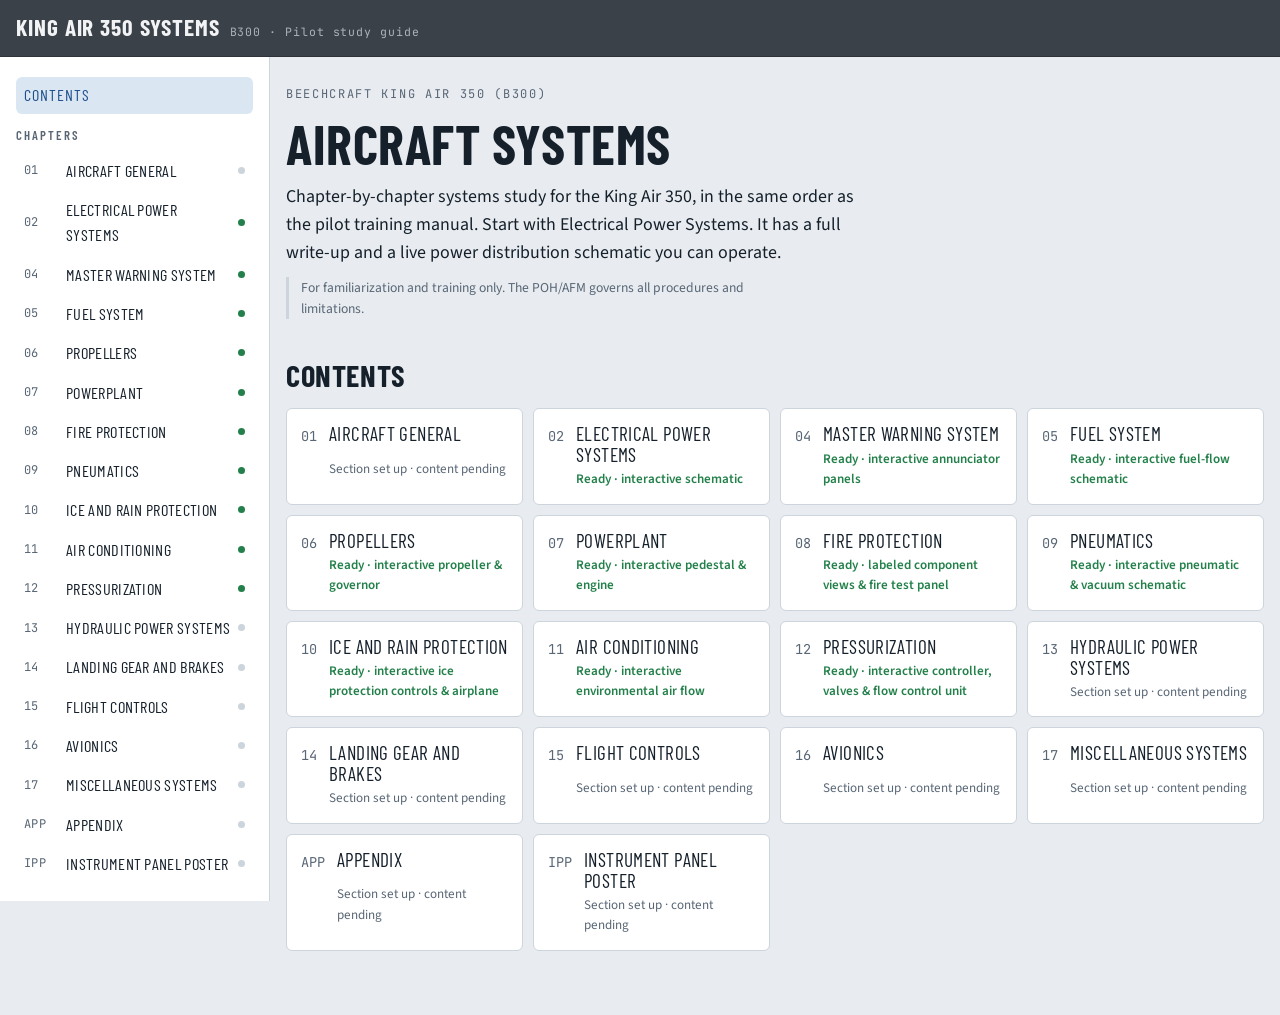
==== commit db16a64f: "Add Pressurization chapter Chapter 12 descriptions plus interactive versions of Figure 12-12 (contro" ====
--- a/king-air-350/index.html
+++ b/king-air-350/index.html
@@ -746,6 +746,65 @@
 .ac-stat { font-size: .8rem; color: var(--placard-dim); }
 .ac-stat b { color: var(--placard); }
 
+/* ---------- pressurization ---------- */
+.pr-cabin { fill: #7cb342; fill-opacity: .08; stroke: #7cb342; stroke-width: 2; }
+.pr-static { fill: #e8c61a; fill-opacity: .35; stroke: none; }
+.pr-bulk { stroke: var(--sym); stroke-width: 5; }
+.pr-zone { font-size: 12px; font-weight: 700; letter-spacing: .1em; fill: var(--muted); pointer-events: none; }
+.pr-lbl { font-size: 11.5px; font-weight: 700; letter-spacing: .04em; fill: var(--fg); pointer-events: none; }
+.pr-state { font-family: var(--f-mono); font-size: 13px; font-weight: 700; fill: var(--fg); }
+.pr-inarrow { fill: var(--wire-dead); stroke: var(--sym); stroke-width: 1; }
+.pr-inarrow.on { fill: #e8c61a; }
+.pr-ln { fill: none; stroke: var(--wire-dead); stroke-width: 5; stroke-linejoin: round; stroke-linecap: round; opacity: .5; }
+.pr-ln.on { opacity: 1; stroke-width: 7; }
+.pr-ln.vac.on { stroke: #ee7d1f; } .pr-ln.cp.on { stroke: #2a8fe0; } .pr-ln.cab.on { stroke: #7cb342; }
+.pr-ln.on { stroke-dasharray: 10 6; animation: flow .9s linear infinite; }
+.pr-restr { fill: var(--sym); }
+.pr-ctlbody { fill: #1a1d21; stroke: var(--sym); stroke-width: 2; }
+.pr-upper { fill: #2a8fe0; fill-opacity: .35; } .pr-upper.on { fill-opacity: .9; }
+.pr-lower { fill: #e2342a; fill-opacity: .75; }
+.pr-bellows { stroke: #f1f3f4; stroke-width: 2; }
+#pr-sys .pr-ctlbody ~ text.blk-t, #prCtlT { fill: #f1f3f4; }
+.pr-filter { fill: var(--sym-fill); stroke: var(--sym); stroke-width: 1.2; }
+.pr-drain, .pr-alc, .pr-swbox, .pr-box { fill: var(--sym-fill); stroke: var(--sym); stroke-width: 1.4; }
+.pr-sol { stroke: var(--sym); stroke-width: 2; }
+.pr-sol.open { fill: #2fb062; } .pr-sol.closed { fill: #e2342a; }
+.pr-lever { stroke: var(--sym); stroke-width: 4; stroke-linecap: round; }
+.pr-elec { fill: none; stroke: var(--muted); stroke-width: 2; stroke-dasharray: 4 4; }
+.pr-elec.on { stroke: #f2b81c; stroke-width: 3; }
+.pr-vbody { fill: var(--sym-fill); stroke: var(--sym); stroke-width: 2; }
+.pr-vchamber { fill: var(--surface-2); stroke: var(--sym); stroke-width: 1; } .pr-vchamber.on { fill: #2a8fe0; fill-opacity: .6; }
+#prSCh.on { fill: #ee7d1f; }
+.pr-poppet { fill: #6b747d; stroke: var(--sym); stroke-width: 1.2; transition: x .3s; }
+.pr-out { fill: none; stroke: #7cb342; stroke-width: 4; stroke-linecap: round; stroke-linejoin: round; opacity: 0; }
+.pr-out.on { opacity: 1; animation: blink 1s steps(2) infinite; } .pr-out.relief { stroke: #f2b81c; }
+.pr-sig { stroke: var(--muted); stroke-width: 1.2; stroke-dasharray: 3 3; fill: none; }
+.pr-duct { fill: none; stroke: var(--wire-dead); stroke-width: 16; stroke-linejoin: round; opacity: .5; }
+.pr-duct.thin { stroke-width: 6; }
+.pr-duct.on { opacity: 1; } .pr-duct.amb.on { stroke: #2aa8e0; } .pr-duct.bl.on { stroke: #e2342a; } .pr-duct.mix.on { stroke: #e8c61a; }
+.pr-arrowin { fill: var(--sym); }
+.pr-valve { fill: var(--sym-fill); stroke: var(--sym); stroke-width: 2; }
+.pr-needle { stroke: var(--sym); stroke-width: 3; stroke-linecap: round; transition: transform .3s; }
+.pr-flap { stroke: var(--sym); stroke-width: 4; } .pr-flap.on { stroke: #2aa8e0; }
+.pr-ej { fill: var(--surface-2); stroke: var(--sym); stroke-width: 1.6; }
+.pr-sol2, .pr-act { fill: var(--sym-fill); stroke: var(--sym); stroke-width: 1.6; } .pr-sol2.on, .pr-act.on { fill: #e2342a; fill-opacity: .7; }
+.pr-ped { display: flex; gap: 14px; flex-wrap: wrap; align-items: center; }
+.pr-ctl { display: flex; gap: 14px; flex-wrap: wrap; align-items: center; }
+.pr-ctl svg { width: 190px; height: 190px; }
+.pr-knobs { display: grid; gap: 6px; min-width: 220px; }
+.pr-knobs label { font-family: var(--f-display); letter-spacing: .1em; font-size: .78rem; color: var(--placard-dim); }
+.pr-press { display: grid; gap: 6px; justify-items: start; }
+.pr-press .gname { font-family: var(--f-display); font-size: .78rem; letter-spacing: .14em; text-transform: uppercase; color: var(--placard-dim); }
+.pr-press .pos { display: grid; gap: 4px; }
+.pr-press .pos button { min-width: 110px; }
+.pr-gauges { display: flex; gap: 18px; flex-wrap: wrap; }
+.pr-gauges .gauge { width: 170px; }
+.pr-annrow { display: flex; gap: 12px; align-items: center; flex-wrap: wrap; }
+.pr-annrow .ann-grid { flex: 1; min-width: 240px; grid-template-columns: repeat(3, minmax(0, 1fr)); }
+.pr-tone { margin-top: 8px; display: flex; gap: 8px; align-items: center; min-height: 32px; }
+.pr-tonebadge { font-family: var(--f-mono); font-weight: 700; color: #ffcf4a; animation: blink .6s steps(1) infinite; }
+#prChart { width: 100%; height: auto; }
+
 @media (max-width: 1120px) {
   .sim { grid-template-columns: minmax(0, 1fr); }
   .side { grid-template-columns: repeat(auto-fit, minmax(280px, 1fr)); }
@@ -764,7 +823,7 @@
   .eng-row { grid-template-columns: minmax(0, 1fr); }
 }
 @media (prefers-reduced-motion: reduce) {
-  .rotor.spin, .ann.flash, .fl.on, .ln.on, .gas.on, .spark.on, .oilf.on, .flame.on, .fp-line.on, .ic-spark.on, .ic-flow.on, .acl.on, .ac-fan.on, .ac-sensor.on, .ofh-flow.on, .fpbtn .lens.on.blink, .flasher.on.blink, .fwbtn.transit .bot { animation: none; }
+  .rotor.spin, .ann.flash, .fl.on, .ln.on, .gas.on, .spark.on, .oilf.on, .flame.on, .fp-line.on, .ic-spark.on, .ic-flow.on, .acl.on, .ac-fan.on, .ac-sensor.on, .pr-ln.on, .pr-out.on, .pr-tonebadge, .ofh-flow.on, .fpbtn .lens.on.blink, .flasher.on.blink, .fwbtn.transit .bot { animation: none; }
   * { transition: none !important; }
 }
 </style>
@@ -2585,6 +2644,218 @@
 </div>
 </template>
 
+<template id="tpl-pressurization">
+<div class="view">
+  <header class="chapter-head">
+    <div class="eyebrow">Chapter 12</div>
+    <h1>Pressurization</h1>
+    <p class="lede">Bleed air from the two flow control units flows into the pressure vessel, the cabin between the forward and aft pressure bulkheads. Pressure is set by how fast that air is let out. A vacuum-operated <b>outflow valve</b>, metered by the pedestal <b>pressurization controller</b>, holds the cabin altitude you select. A vacuum-operated <b>safety valve</b> dumps pressure on the ground or on command. Both valves also limit differential pressure to 6.6 psid and prevent a negative differential.</p>
+    <p class="disclaimer">Study aid built from the King Air 300/350 training manual pressurization section, King Air 350 only. It is not an approved document. The POH/AFM governs. The simulator uses standard-atmosphere pressures and the manual's limits, flows and annunciator thresholds. Valve dynamics, leak rate and timing are simplified.</p>
+    <div class="subnav" id="prSubnav">
+      <button data-go="pr-glance">At a glance</button>
+      <button data-go="pr-sim">Interactive system</button>
+      <button data-go="pr-fcu">Flow control unit</button>
+      <button data-go="pr-valves">Outflow &amp; safety valves</button>
+      <button data-go="pr-ctl">Controller &amp; CABIN PRESS switch</button>
+      <button data-go="pr-ind">Indicators &amp; annunciators</button>
+      <button data-go="pr-ops">Using the system</button>
+      <button data-go="pr-mal">Malfunctions</button>
+    </div>
+  </header>
+
+  <section class="block" id="pr-glance">
+    <h2>At a glance <span class="ref">Figures 12-1, 12-2</span></h2>
+    <div class="specs">
+      <div class="spec"><span class="v">6.5 psid</span><span class="k">Normal maximum differential (6.5 +0.1/−0.0). Relief valves hold 6.6 psid. Minimum differential is 0 (no negative differential).</span></div>
+      <div class="spec"><span class="v">2,700 / 10,200 ft</span><span class="k">Approximate cabin altitude at 20,000 ft / 35,000 ft</span></div>
+      <div class="spec"><span class="v">10–14 lb/min</span><span class="k">Total inflow in flight from both flow control units. About half (5–7) with ENVIR BLEED AIR LOW.</span></div>
+      <div class="spec"><span class="v">−1,000 to 15,000 ft</span><span class="k">CABIN ALT selectable range. The rate is 150 to 2,000 ft/min.</span></div>
+      <div class="spec"><span class="v">13,500 ft</span><span class="k">350 altitude limit controllers: the outflow valve meters, and a dump raises the cabin, only up to about this cabin altitude.</span></div>
+      <div class="spec"><span class="v">10,000 / 11,500 ft</span><span class="k">CABIN ALTITUDE (white, about 10,000–10,500 ft) and CABIN ALT HI (red, about 11,500–12,000 ft), each with a tone</span></div>
+      <div class="spec"><span class="v">6.9 psid</span><span class="k">CABIN DIFF HI (red)</span></div>
+    </div>
+  </section>
+
+  <section class="block" id="pr-sim">
+    <h2>Interactive pressurization system <span class="ref">Figures 12-6, 12-10, 12-12 to 12-17</span></h2>
+    <p class="prose">Set the controller, CABIN PRESS switch and bleed air valves, then take off and climb. The <b>system schematic</b> (Figure 12-12) shows the preset and dump solenoids, vacuum, controller pressure and valve positions. The <b>flow control unit</b> view (Figure 12-6) shows one engine's inflow. The profile chart plots aircraft and cabin altitude like the manual's Situations, which you can load as setups. Select any component for its description.</p>
+    <div class="diagram-card">
+      <div class="scen">
+        <div class="scen-row"><label>Setup</label><div class="faults" id="prSetups"></div></div>
+        <p class="scen-cap" id="prCap"></p>
+      </div>
+    </div>
+    <div class="sim near">
+      <div class="diagram-card">
+        <div class="dtabs">
+          <div class="seg" role="group" aria-label="Diagram" id="prTabs">
+            <button type="button" data-tab="sys" aria-pressed="true">System schematic (12-12)</button>
+            <button type="button" data-tab="fcu" aria-pressed="false">Flow control unit (12-6)</button>
+          </div>
+          <label>FCU</label>
+          <div class="seg" role="group" aria-label="Flow control unit shown">
+            <button type="button" data-prside="L" aria-pressed="true">Left</button>
+            <button type="button" data-prside="R" aria-pressed="false">Right</button>
+          </div>
+        </div>
+        <div class="svg-wrap" id="prSvgs">
+          <svg id="pr-sys" viewBox="0 0 1000 560" role="img" aria-label="Pressurization system schematic"></svg>
+          <svg id="pr-fcu" viewBox="0 0 1000 520" role="img" aria-label="Flow control unit schematic" hidden></svg>
+        </div>
+        <div class="legend" id="prLegend"></div>
+      </div>
+      <div class="side">
+        <div class="card info" id="prInfo" aria-live="polite"></div>
+        <div class="card"><h3>What the system is doing</h3><div class="ic-act" id="prNow"></div></div>
+      </div>
+    </div>
+    <div class="cockpit">
+      <div class="panel">
+        <h3>Pedestal · pressurization controller · CABIN PRESS</h3>
+        <div class="pr-ped">
+          <div class="pr-ctl"><svg id="prDial" viewBox="0 0 220 220" aria-hidden="true"></svg>
+            <div class="pr-knobs">
+              <label for="prSet">CABIN ALT</label><input type="range" id="prSet" min="-1000" max="15000" step="100"><span class="flowread" id="prSetV"></span>
+              <div class="faults"><button type="button" class="pbtn" data-prset="-500">−500</button><button type="button" class="pbtn" data-prset="-100">−100</button><button type="button" class="pbtn" data-prset="100">+100</button><button type="button" class="pbtn" data-prset="500">+500</button></div>
+              <label for="prRate">RATE</label><input type="range" id="prRate" min="150" max="2000" step="50"><span class="flowread" id="prRateV"></span>
+            </div>
+          </div>
+          <div class="pr-press tog"><div class="gname">Cabin press</div><div class="pos" role="group" aria-label="CABIN PRESS switch"><button type="button" data-prsw="DUMP">Dump</button><button type="button" data-prsw="PRESS">Press</button><button type="button" id="prTest">Test (hold)</button></div></div>
+        </div>
+        <h3>Cabin altimeter · cabin climb</h3>
+        <div class="pr-gauges"><div class="gauge"><svg id="prAltG" viewBox="0 0 200 200" aria-hidden="true"></svg><div class="gl">Cabin alt · differential</div><div class="gv" id="prAltV"></div></div>
+          <div class="gauge"><svg id="prVsiG" viewBox="0 0 200 200" aria-hidden="true"></svg><div class="gl">Cabin climb · ft/min</div><div class="gv" id="prVsiV"></div></div></div>
+      </div>
+      <div class="panel">
+        <h3>Copilot's left subpanel</h3>
+        <div class="sw-row" id="prSw"></div>
+        <div class="faults ic-holds" id="prTests"></div>
+        <h3>Warning &amp; caution annunciators</h3>
+        <div class="pr-annrow"><button type="button" class="flasher mw" id="prMW" aria-label="Master warning flasher, press to reset">MASTER<br>WARNING<small>PRESS TO RESET</small></button><div class="ann-grid" id="prAnns"></div></div>
+        <div class="pr-tone" id="prTone"></div>
+      </div>
+    </div>
+    <div class="pp-top lower">
+      <div class="panel">
+        <h3>Airplane · conditions</h3>
+        <div class="envrow" id="prFlt"></div>
+        <div class="envrow" id="prAlt"></div>
+        <div class="envrow" id="prEnv"></div>
+        <div class="envrow" id="prClock"></div>
+        <h3>Malfunctions</h3>
+        <div class="faults" id="prFaults"></div>
+      </div>
+      <div class="mw-stack">
+        <div class="card"><h3>Altitude profile</h3><svg id="prChart" viewBox="0 0 520 220" aria-label="Aircraft and cabin altitude over time"></svg><div class="legend"><span><i style="background:#e2342a"></i>Aircraft</span><span><i style="background:#2a8fe0"></i>Cabin</span></div></div>
+        <div class="card"><h3>Events</h3><ol class="log" id="prLog"></ol></div>
+      </div>
+    </div>
+  </section>
+
+  <section class="block" id="pr-fcu">
+    <h2>Flow control unit (inflow) <span class="ref">Figures 12-5 to 12-7</span></h2>
+    <div class="two-col">
+      <div class="prose">
+        <p>An electronic flow control unit in each nacelle meters both <b>ambient</b> and <b>P3 bleed</b> air into the cabin and supplies half the total. Each has an ambient temperature sensor, an electronic controller and a valve assembly:</p>
+        <ul class="tight">
+          <li>the ambient mass-flow transducer, flow motor and modulating valve, plus a check valve so bleed air can't escape out the ambient inlet</li>
+          <li>the bleed-air flow transducer, flow motor and modulating valve, with a high-flow bypass</li>
+          <li>an air ejector, a solenoid valve and the environmental (firewall) shutoff valve</li>
+        </ul>
+        <p><b>Start-up:</b> when the unit is energized after engine start, the bleed modulating valve closes. Fully closed, it trips a shaft switch, and the controller opens the solenoid. P3 then opens the shutoff valve, and the bleed valve opens to the commanded flow.</p>
+        <p><b>Ground vs flight:</b> on the ground (left main gear safety switch) the ambient valve stays closed, so inflow is bleed only and limited by ambient temperature. After takeoff the left unit opens its ambient valve. About <b>4–6 s later</b> the right one does, so inflow rises in stages without a pressure bump. As it gets colder, ambient flow is reduced and bleed increased. At about <b>50 °F</b> ambient is shut off and the bleed bypass opens as needed.</p>
+      </div>
+      <div class="mw-stack">
+        <div class="bus-table-wrap"><table><thead><tr><th>BLEED AIR VALVES</th><th>Solenoid / environmental shutoff valve</th></tr></thead><tbody>
+          <tr><td>OPEN</td><td>Solenoid held open electrically, so the shutoff valve opens</td></tr>
+          <tr><td>ENVIR OFF</td><td>Closed, so no bleed air to the cabin</td></tr>
+          <tr><td>PNEU &amp; ENVIR OFF</td><td>Closed, plus the pneumatic valve closes (no vacuum source from that side)</td></tr>
+        </tbody></table></div>
+        <div class="card"><h3>ENVIR BLEED AIR — NORMAL / LOW</h3><p>LOW almost closes the bypass, slightly closes the bleed valve and biases the motor signals: about <b>half</b> the inflow. Required for takeoff and landing above +10 °C and usually used on the ground. Select NORMAL shortly after takeoff for cruise. A small bump follows if the differential is low.</p></div>
+      </div>
+    </div>
+  </section>
+
+  <section class="block" id="pr-valves">
+    <h2>Outflow &amp; safety valves <span class="ref">Figures 12-8, 12-9</span></h2>
+    <div class="two-col">
+      <div class="prose">
+        <p>Both are on the aft pressure bulkhead, each with a silencer.</p>
+        <p><b>Outflow valve.</b> Controller pressure, metered suction from the vacuum system, acts on its center chamber against a closing spring. More suction opens it, less closes it. Once the cabin is stable, that chamber sits about <b>0.05 psi</b> below cabin pressure, holding the valve open just enough to match inflow.</p>
+        <p>Three functions:</p>
+        <ul class="tight">
+          <li>It meters outflow, on the 350 up to about 13,500 ft cabin altitude, set by the altitude limit controller.</li>
+          <li>A Schrader relief valve bleeds controller pressure to static at <b>6.6 psid</b>, so the valve opens.</li>
+          <li>A negative-relief diaphragm opens it whenever outside pressure exceeds cabin pressure.</li>
+        </ul>
+        <p><b>Safety valve.</b> The same relief and negative-relief functions. It is also the <b>dump valve</b>. When the dump solenoid admits vacuum to its main chamber it opens fully, up to about 13,500 ft cabin altitude on the 350. Because its controller pressure is slightly lower, it usually reaches maximum differential first. One valve relieving is enough.</p>
+      </div>
+      <div class="card"><h3>See it</h3><p>Load "Situation 2" and watch the system schematic at the top of the climb. The safety valve takes over at maximum differential and the cabin is pushed up with the airplane.</p><button class="show" type="button" data-prset2="1">Situation 2 →</button></div>
+    </div>
+  </section>
+
+  <section class="block" id="pr-ctl">
+    <h2>Controller &amp; CABIN PRESS switch <span class="ref">Figures 12-10 to 12-12, 12-15</span></h2>
+    <div class="two-col">
+      <div class="prose">
+        <p>The controller compares cabin pressure with the selected value using an aneroid bellows. A rate diaphragm and metering valve set the suction sent to the outflow valve. <b>CABIN ALT</b> sets the cabin altitude to hold. The inner <b>ACFT ALT</b> scale turns with it, fixed at <b>6.5 psid</b>, and shows the highest airplane altitude that still lets the cabin hold that value. <b>RATE</b> sets a needle valve: about 150–2,000 ft/min. Between the 12 and 1 o'clock positions is the most comfortable.</p>
+        <p>The <b>cabin preset solenoid</b> (normally open) cuts vacuum to the controller on the ground so the outflow valve springs closed, and lets you preset the controller. The <b>dump solenoid</b> (normally closed) admits vacuum to the safety valve to open it.</p>
+      </div>
+      <div class="bus-table-wrap"><table><thead><tr><th>CABIN PRESS</th><th>On the ground</th><th>In flight</th></tr></thead><tbody>
+        <tr><td><b>PRESS</b></td><td>Squat switch energizes preset, dump and door seal solenoids. Outflow closed, safety open, door seal deflated: cabin <b>unpressurized</b>.</td><td>Solenoids de-energized. Safety closes, outflow modulates, seal inflates: cabin <b>pressurized</b> as set.</td></tr>
+        <tr><td><b>DUMP</b> (lever-lock)</td><td colspan="2">Solenoids energized regardless of the squat switch. The safety valve opens fully and the cabin depressurizes (350: up to about 13,500 ft cabin). The ram air door isn't held closed.</td></tr>
+        <tr><td><b>TEST</b> (spring to PRESS)</td><td>Overrides the squat switch: in-flight configuration, so the cabin pressurizes. Used for the runup check.</td><td>No effect.</td></tr>
+        <tr><td colspan="3">With the <b>PRESS CONTROL</b> circuit breaker pulled, all electrical functions are lost. That gives normal pressurization control but no dump, either with the switch or at touchdown.</td></tr>
+      </tbody></table></div>
+    </div>
+  </section>
+
+  <section class="block" id="pr-ind">
+    <h2>Indicators &amp; annunciators <span class="ref">Figures 12-13, 12-14, 12-17</span></h2>
+    <div class="two-col">
+      <div class="prose">
+        <p><b>Cabin altimeter</b> (forward of the condition levers): cabin pressure altitude on the outer scale, differential on the inner scale. <b>Cabin climb</b> indicator, just to its left: the rate of change of cabin altitude.</p>
+        <p><b>King Air 350 annunciators:</b></p>
+        <ul class="tight">
+          <li><b>CABIN ALTITUDE</b> (white status) plus a tone at about 10,000–10,500 ft cabin.</li>
+          <li><b>CABIN ALT HI</b> (red warning) plus a tone at about 11,500–12,000 ft cabin. Oxygen required.</li>
+          <li><b>CABIN DIFF HI</b> (red) above 6.9 psid: the 6.6 psid maximum has been exceeded.</li>
+        </ul>
+        <p>The tones can be canceled. The <b>CABIN ALT TEST / CABIN DIFF WARN TEST</b> switch on the copilot's left subpanel tests them. Passenger masks should drop as the cabin passes 12,500 ft. If they don't, pull the manual dropout handle.</p>
+      </div>
+      <div class="card"><h3>Try it</h3><p>Load "Dump at FL250" and watch the cabin climb through both annunciator thresholds, then stop at about 13,500 ft. That's the 350's altitude limit controller.</p><button class="show" type="button" data-prset2="5">Dump at FL250 →</button></div>
+    </div>
+  </section>
+
+  <section class="block" id="pr-ops">
+    <h2>Using the system <span class="ref">Figures 12-18 to 12-23</span></h2>
+    <div class="two-col">
+      <div class="prose">
+        <ul class="tight">
+          <li><b>Runup check:</b> bleed valves OPEN, CABIN ALT about 1,000 ft <b>below</b> field, rate at 12–1 o'clock. Hold TEST and look for a cabin descent within 20–40 s.</li>
+          <li><b>Before takeoff:</b> ACFT ALT 500–1,000 ft above planned cruise, and CABIN ALT at least 500 ft above field. CABIN PRESS in PRESS, bleed valves OPEN. ENVIR BLEED AIR LOW above +10 °C.</li>
+          <li><b>Climb:</b> NORMAL when time permits. The cabin climbs at the selected rate. For a higher cruise, reset ACFT ALT to the new altitude plus 500–1,000 ft.</li>
+          <li><b>Descent:</b> CABIN ALT about 500 ft above landing field pressure altitude (or ACFT ALT 500–1,000 ft above an intermediate level-off). Keep the airplane from catching the cabin until it has stabilized. Below the cabin altitude the valves open and the cabin follows the airplane down.</li>
+        </ul>
+      </div>
+      <div class="card"><h3>The manual's situations</h3><ul class="tight"><li><b>1</b>: set correctly, so the cabin stays ahead and no bumps.</li><li><b>2</b>: ACFT ALT equal to cruise, so the cabin rides maximum differential with bumps.</li><li><b>3</b>: set for landing before takeoff, so maximum differential is reached around FL190.</li><li><b>5</b>: a 6,000 ft departure field. Set CABIN ALT above field, then reset for landing once stable.</li></ul>
+        <button class="show" type="button" data-prset2="0">Run Situation 1 →</button></div>
+    </div>
+  </section>
+
+  <section class="block" id="pr-mal">
+    <h2>Malfunctions <span class="ref">p. 12-23</span></h2>
+    <p class="prose">Most problems show up just after takeoff, as one of three symptoms. Troubleshoot below 10,000 ft if possible, and keep it minimal with passengers on board. Follow the POH emergency procedures first.</p>
+    <div class="comp-grid">
+      <div class="comp-card"><h4>Rapid pressurization</h4><p>Cabin descends fast after takeoff: the outflow and safety valves are both closed. Possible causes are a stuck preset solenoid, controller or diaphragm failure, an open moisture drain or a leaking line. Turn off both bleed air valves to stop inflow. Then cycling CABIN PRESS to TEST may free a stuck preset solenoid.</p><button class="show" type="button" data-prset2="7">Try it →</button></div>
+      <div class="comp-card"><h4>No pressurization</h4><p>Cabin climbs with the airplane: outflow or safety valve open. Check that CABIN PRESS is in PRESS. If it is, hold TEST to override a failed squat switch. Once above 0.5 psid, pull PRESS CONTROL (dump then unavailable). A prematurely opened outflow valve: set RATE to minimum or select a lower cabin altitude.</p><button class="show" type="button" data-prset2="6">Try it →</button></div>
+      <div class="comp-card"><h4>Cabin leakdown</h4><p>Slow cabin climb, about 500 ft/min at low differential and faster at high: an inflow problem. A flow control unit failed, possibly unnoticed earlier, or the BLEED AIR VALVE switches were left at ENVIR OFF, or a switch circuit failed (check the bleed air control breakers).</p><button class="show" type="button" data-prset2="8">Try it →</button></div>
+      <div class="comp-card"><h4>Pressure bumps</h4><p>Unusual bumps on takeoff or when the controller is reset point to sticking outflow or safety valves, often from tar and nicotine. Dirty filters show as more than 200 ft/min difference between cabin climb and descent at the same RATE.</p></div>
+    </div>
+  </section>
+</div>
+</template>
+
 <script>
 (function () {
 "use strict";
@@ -2601,7 +2872,7 @@
   { n: 9,  id: "pneumatics",        t: "Pneumatics", ready: "Ready · interactive pneumatic & vacuum schematic" },
   { n: 10, id: "ice-rain",          t: "Ice and Rain Protection", ready: "Ready · interactive ice protection controls & airplane" },
   { n: 11, id: "air-conditioning",  t: "Air Conditioning", ready: "Ready · interactive environmental air flow" },
-  { n: 12, id: "pressurization",    t: "Pressurization" },
+  { n: 12, id: "pressurization",    t: "Pressurization", ready: "Ready · interactive controller, valves & flow control unit" },
   { n: 13, id: "hydraulics",        t: "Hydraulic Power Systems" },
   { n: 14, id: "landing-gear",      t: "Landing Gear and Brakes" },
   { n: 15, id: "flight-controls",   t: "Flight Controls" },
@@ -2659,7 +2930,7 @@
   </div>`;
 }
 
-const TPL = { "electrical": () => initElectrical(), "master-warning": () => initMasterWarning(), "fuel": () => initFuel(), "powerplant": () => initPowerplant(), "propellers": () => initPropellers(), "pneumatics": () => initPneumatics(), "fire-protection": () => initFireProtection(), "ice-rain": () => initIceRain(), "air-conditioning": () => initAirConditioning() };
+const TPL = { "electrical": () => initElectrical(), "master-warning": () => initMasterWarning(), "fuel": () => initFuel(), "powerplant": () => initPowerplant(), "propellers": () => initPropellers(), "pneumatics": () => initPneumatics(), "fire-protection": () => initFireProtection(), "ice-rain": () => initIceRain(), "air-conditioning": () => initAirConditioning(), "pressurization": () => initPressurization() };
 function route() {
   const id = (location.hash || "").replace("#", "");
   const ch = CHAPTERS.find(c => c.id === id);
@@ -3455,7 +3726,7 @@
   step(0.01);
 }
 
-function stopSim() { if (timer) { clearInterval(timer); timer = null; } if (fTimer) { clearInterval(fTimer); fTimer = null; } if (ppTimer) { clearInterval(ppTimer); ppTimer = null; } ppScript = null; if (pvTimer) { clearInterval(pvTimer); pvTimer = null; } pvScript = null; if (pnTimer) { clearInterval(pnTimer); pnTimer = null; } pnScript = null; if (fpTimer) { clearInterval(fpTimer); fpTimer = null; } if (icTimer) { clearInterval(icTimer); icTimer = null; } if (acTimer) { clearInterval(acTimer); acTimer = null; } MW = null; }
+function stopSim() { if (timer) { clearInterval(timer); timer = null; } if (fTimer) { clearInterval(fTimer); fTimer = null; } if (ppTimer) { clearInterval(ppTimer); ppTimer = null; } ppScript = null; if (pvTimer) { clearInterval(pvTimer); pvTimer = null; } pvScript = null; if (pnTimer) { clearInterval(pnTimer); pnTimer = null; } pnScript = null; if (fpTimer) { clearInterval(fpTimer); fpTimer = null; } if (icTimer) { clearInterval(icTimer); icTimer = null; } if (acTimer) { clearInterval(acTimer); acTimer = null; } if (prTimer) { clearInterval(prTimer); prTimer = null; } MW = null; }
 
 function initElectrical() {
   buildSchematic();
@@ -6478,6 +6749,420 @@
   acTimer = setInterval(() => acStep(0.1), 100);
 }
 
+/* ================= Chapter 12: Pressurization ================= */
+let PR = null, PRD = null, prTimer = null, prSel = null, prTab = "sys", prSide = "L", prLogArr = [];
+const prP = h => 14.696 * Math.pow(Math.max(0.01, 1 - 6.87559e-6 * h), 5.25588);            // standard atmosphere, psia
+const prH = p => (1 - Math.pow(Math.max(0.1, p) / 14.696, 1 / 5.25588)) / 6.87559e-6;         // pressure altitude, ft
+const prAcftAlt = cab => prH(prP(cab) - 6.5);                                                     // controller ACFT ALT scale (fixed 6.5 psid)
+const prCabFor = acft => prH(prP(acft) + 6.5);
+const PR_MAXD = 6.5, PR_LIMIT = 13500;
+const fmtFt = v => Math.round(v).toLocaleString();
+
+const PRC = {
+  ctl: { group: "Control", name: "Pressurization controller", desc: "Pedestal. An aneroid bellows and rate diaphragm compare cabin pressure with the CABIN ALT selection. A metering valve sets the suction (controller pressure) sent to the outflow valve. RATE adjusts a needle valve between the two chambers, about 150 to 2,000 ft/min." },
+  filter: { group: "Control", name: "Controller filter", desc: "The controller's upper chamber is vented to the cabin through an orifice and filter. Dirty filters show up as uneven cabin climb and descent rates." },
+  cpress: { group: "Control", name: "Controller pressure line", desc: "Metered suction from the controller to the outflow valve's center chamber. Through the moisture accumulation drain, an orifice and, on the 350, the altitude limit controller." },
+  preset: { group: "Control", name: "Cabin preset solenoid (N.O.)", desc: "On the vacuum line to the controller. Energized (closed) on the ground with CABIN PRESS in PRESS, or in DUMP. Vacuum is then cut off, so the outflow valve springs closed and the controller can be preset. Open in flight and in TEST." },
+  dump: { group: "Control", name: "Dump solenoid (N.C.)", desc: "Energized (open) on the ground with CABIN PRESS in PRESS, or in DUMP. Admits vacuum to the safety valve's main chamber, which opens it." },
+  vac: { group: "Vacuum", name: "Vacuum source", desc: "From the pneumatic manifold's ejector (Pneumatics chapter), through a restrictor. No pneumatic air means no vacuum: the outflow valve springs closed and the safety valve can't be dumped." },
+  sw: { group: "Electrical", name: "CABIN PRESS switch & LG safety switch", desc: "DUMP, PRESS, TEST. In PRESS the left main gear safety switch energizes the preset, dump and door seal solenoids on the ground. DUMP energizes them anywhere. TEST interrupts power upstream of the squat switch, giving the in-flight configuration on the ground. Power comes through the PRESS CONTROL breaker." },
+  ofv: { group: "Valves", name: "Outflow valve", desc: "Aft pressure bulkhead. Controller suction opens it against a spring to meter cabin air out. A Schrader relief valve opens it at 6.6 psid. A negative-relief diaphragm opens it if outside pressure exceeds cabin pressure. On the 350 an altitude limit controller stops it metering above about 13,500 ft cabin." },
+  sfv: { group: "Valves", name: "Safety (dump) valve", desc: "Aft pressure bulkhead. Opens fully when the dump solenoid admits vacuum, on the ground or in DUMP (350: up to about 13,500 ft cabin). Also 6.6 psid relief, usually the first to relieve, and negative relief." },
+  alc: { group: "Valves", name: "Altitude limit controllers (350)", desc: "One in the outflow valve control line, one in the safety valve dump line. They keep the cabin from going above about 13,500 ft even when dumped or commanded higher." },
+  drain: { group: "Control", name: "Moisture accumulation drain", desc: "In the controller pressure line. If left open, the outflow valve loses controller pressure. Its access panel is on the lower right sidewall of the baggage compartment." },
+  inflow: { group: "Inflow", name: "Inflow from the flow control units", desc: "Bleed and ambient air from both flow control units. Each supplies half: 10–14 lb/min total in flight (5–7 with LOW). Bleed only on the ground." },
+  amb: { group: "Flow control unit", name: "Ambient air inlet & modulating valve", desc: "Closed on the ground (left main gear safety switch). After takeoff the left unit opens first, the right about 4–6 s later. Reduced as it gets colder, and fully closed at about 50 °F." },
+  chk: { group: "Flow control unit", name: "Check valve", desc: "Stops bleed air escaping back out through the ambient inlet." },
+  amt: { group: "Flow control unit", name: "Ambient flow transducer & motor", desc: "The mass-flow sensor and modulating motor for the ambient side, run by the electronic controller." },
+  bleed: { group: "Flow control unit", name: "Engine bleed air & bleed modulating valve", desc: "P3 bleed air is metered by the bleed-air flow motor and modulating valve, sensed by the bleed-air flow transducer. After engine start it first closes fully, which trips the shaft switch that lets the solenoid open." },
+  byp: { group: "Flow control unit", name: "Bleed-air (high-flow) bypass", desc: "Opened as needed when ambient air is shut off (cold), to pass more bleed air around the ejector's fixed passage. Almost closed in LOW." },
+  ej: { group: "Flow control unit", name: "Air ejector", desc: "Bleed air through the ejector nozzle draws in and mixes the ambient air." },
+  sol: { group: "Flow control unit", name: "Flow control solenoid", desc: "Normally closed. Held open electrically with the BLEED AIR VALVE switch OPEN, once the controller sees the bleed valve shaft switch. It ports P3 to open the environmental shutoff valve." },
+  sov: { group: "Flow control unit", name: "Firewall (environmental) shutoff valve", desc: "Opened by P3 pressure through the solenoid. Closed with the switch at ENVIR OFF or PNEU & ENVIR OFF, or on loss of power to the switch (the solenoid is normally closed)." },
+  ecu: { group: "Flow control unit", name: "Electronic controller", desc: "Inputs: power, the NORMAL/LOW switch, the squat switch, the ambient temperature sensor and both flow transducers. Commands both flow motors so that each unit supplies half the total inflow." },
+  ats: { group: "Flow control unit", name: "Ambient temperature sensor", desc: "Lets the controller trade ambient air for bleed air as it gets colder. Ambient is fully closed at about 50 °F." }
+};
+
+function prFresh() {
+  return { t: 0, speed: 10, flight: false, field: 0, alt: 0, tgt: 0, vs: 2000, oat: 15, eng: { L: true, R: true }, bleed: { L: "OPEN", R: "OPEN" }, low: false,
+    set: 2000, rate: 500, ref: 0, cab: 0, cabRate: 0, sw: "PRESS", test: false, cb: true, altTest: false, diffTest: false, mw: false, toneOff: false,
+    seq: { L: 9, R: 9 }, ambT: { L: 0, R: 0 }, fault: { squat: false, preset: false, stuckOpen: false }, hist: [], script: null, warned: {}, prevAnn: {} };
+}
+function prLog(msg, cls) {
+  prLogArr.unshift({ t: PR.t, msg, cls: cls || "" }); if (prLogArr.length > 60) prLogArr.pop();
+  const h = $("#prLog"); if (h) h.innerHTML = prLogArr.map(e => `<li class="${e.cls}"><span class="t">${fmtIcT(e.t)}</span><span class="m">${esc(e.msg)}</span></li>`).join("");
+}
+function prOnce(key, cond, msg, cls) { if (cond && !PR.warned[key]) { PR.warned[key] = true; prLog(msg, cls); } if (!cond) PR.warned[key] = false; }
+
+function prFcu(P, k, d) {
+  // one flow control unit: lb/min (bleed, ambient, bypass) and the start-up sequence state
+  const run = P.eng[k], open = P.bleed[k] === "OPEN" && run && P.cb !== null;
+  const oatF = P.oat * 9 / 5 + 32;
+  if (!open) P.seq[k] = 0; else if (P.seq[k] < 9) P.seq[k] += d;   // 0..1.5 closing, 1.5..2.5 solenoid/shutoff, 2.5..4 opening to flow
+  const s = P.seq[k];
+  const ambAllowed = P.flight && oatF > 50 && open;
+  P.ambT[k] = ambAllowed ? P.ambT[k] + d : 0;
+  const ambOpen = ambAllowed && (k === "L" || P.ambT[k] > 5);
+  let bleed = 0, amb = 0, byp = 0;
+  const f = P.low ? 0.5 : 1;
+  if (open && s >= 2.5) {
+    const ramp = Math.min(1, (s - 2.5) / 1.5);
+    if (!P.flight) bleed = Math.max(2.5, Math.min(6, 5 - (oatF - 50) * 0.03)) * f;
+    else if (ambOpen) { bleed = Math.max(2.5, Math.min(6, 6 - (oatF - 50) * 0.05)) * f; amb = Math.max(0, 6 * f - bleed); }
+    else { bleed = (oatF < 20 ? 7 : 6) * f; byp = P.low ? 0.05 : oatF < 50 ? 0.6 : 0.3; }
+    bleed *= ramp; amb *= ramp;
+  }
+  return { run, open, seq: s, sol: open && s >= 1.5, sov: open && s >= 2.5, bvClosing: open && s < 1.5, ambOpen, bleed, amb, byp, total: bleed + amb };
+}
+
+function prStep(dtReal) {
+  const P = PR, dt = dtReal * P.speed; P.t += dt;
+  // script
+  if (P.script) {
+    while (P.script.length) { const st = P.script[0]; if (st.wait !== undefined && P.t - (P.scriptT0 || 0) < st.wait) break; if (st.until && !st.until(P)) break; P.script.shift(); st.do(P); if (st.msg) prLog("Scenario: " + st.msg); P.scriptT0 = P.t; }
+  }
+  // airplane
+  if (P.flight) {
+    const dh = P.tgt - P.alt, step = P.vs / 60 * dt;
+    P.alt += Math.sign(dh) * Math.min(Math.abs(dh), step);
+    if (P.alt <= P.field + 1 && P.tgt <= P.field) { P.flight = false; P.alt = P.field; prLog("Touchdown: the left squat switch goes to ground mode."); }
+  } else P.alt = P.field;
+  const d = { fcu: {} };
+  ["L", "R"].forEach(k => d.fcu[k] = prFcu(P, k, dt));
+  d.inflow = d.fcu.L.total + d.fcu.R.total;
+  d.vacuum = ["L", "R"].some(k => P.eng[k] && P.bleed[k] !== "PNEU");
+  // electrical: squat signal (or failed-on-ground switch), CABIN PRESS position, PRESS CONTROL breaker
+  const gnd = !P.flight || P.fault.squat;
+  const sw = P.test ? "TEST" : P.sw;
+  d.energized = P.cb && (sw === "DUMP" || (sw === "PRESS" && gnd));
+  d.presetClosed = d.energized || P.fault.preset;
+  d.dumpOpen = d.energized;
+  d.doorHeld = P.cb && sw !== "DUMP";
+  // valves
+  const Pa = prP(P.alt), Pc = prP(P.cab);
+  d.dp = Pc - Pa;
+  d.safety = (d.dumpOpen && d.vacuum) || P.fault.stuckOpen;
+  d.ctlActive = !d.presetClosed && d.vacuum;
+  // controller reference: vented to the cabin when vacuum is cut; otherwise moves toward CABIN ALT at RATE
+  if (!d.ctlActive) P.ref = P.cab;
+  else { const dr = P.set - P.ref, st = P.rate / 60 * dt; P.ref += Math.sign(dr) * Math.min(Math.abs(dr), st); }
+  // cabin altitude
+  const prev = P.cab;
+  const maxDiffAlt = prCabFor(P.alt);                    // cabin can't be lower than this (relief at max differential)
+  const capDp = Math.min(PR_MAXD, d.inflow >= 4 ? PR_MAXD : d.inflow / 4 * PR_MAXD);
+  const inflowFloor = d.inflow > 0 ? prH(Pa + capDp) : P.alt;
+  const leakRate = (500 + 230 * Math.max(0, d.dp)) / 60;  // ft/s climb when inflow can't hold
+  d.mode = "";
+  if (d.safety) {
+    const tgt = P.fault.stuckOpen ? P.alt : Math.min(P.alt, Math.max(PR_LIMIT, Math.min(P.cab, P.alt)));
+    const lim = P.alt > PR_LIMIT && !P.fault.stuckOpen ? Math.min(P.alt, PR_LIMIT) : P.alt;
+    P.cab += Math.sign(lim - P.cab) * Math.min(Math.abs(lim - P.cab), 4000 / 60 * dt);
+    d.mode = P.alt > PR_LIMIT && !P.fault.stuckOpen && P.cab >= PR_LIMIT - 10 ? "dump-limit" : "dump";
+    void tgt;
+  } else if (d.ctlActive) {
+    let want = Math.min(P.ref, PR_LIMIT);
+    if (want < maxDiffAlt) want = maxDiffAlt;
+    if (want < inflowFloor) want = inflowFloor;
+    const dc = want - P.cab, up = want > P.cab;
+    const r = (up && want === inflowFloor && inflowFloor > Math.max(maxDiffAlt, Math.min(P.ref, PR_LIMIT))) ? leakRate : 3000 / 60;
+    P.cab += Math.sign(dc) * Math.min(Math.abs(dc), r * dt);
+    d.mode = want === maxDiffAlt && P.ref < maxDiffAlt ? "maxdiff" : want === inflowFloor && inflowFloor > Math.min(P.ref, PR_LIMIT) + 1 ? "leak" : "ctl";
+  } else {
+    // outflow held closed, safety closed: cabin pressurizes toward max differential if there is inflow
+    if (d.inflow > 0) { const tgt = Math.max(maxDiffAlt, inflowFloor); P.cab += Math.sign(tgt - P.cab) * Math.min(Math.abs(tgt - P.cab), (150 * d.inflow) / 60 * dt); d.mode = P.cab <= maxDiffAlt + 5 ? "maxdiff" : "closed"; }
+    else { P.cab = Math.min(P.alt, P.cab + leakRate * dt); d.mode = "leak"; }
+  }
+  if (P.cab > P.alt) P.cab = P.alt;                      // negative relief: cabin never above the airplane
+  if (d.mode === "ctl" && P.flight && prP(P.cab) - prP(P.alt) >= 6.45) d.mode = "maxdiff";
+  if (!P.flight && !d.ctlActive && !d.safety && d.inflow === 0) P.cab = P.alt;
+  d.dp = prP(P.cab) - prP(P.alt);
+  P.cabRate += ((P.cab - prev) / Math.max(dt, 1e-6) * 60 - P.cabRate) * Math.min(1, dt / 4);
+  // outflow valve opening (illustrative) and safety
+  d.ofv = !d.ctlActive ? 0 : d.mode === "maxdiff" ? 0.75 : Math.max(0.05, Math.min(1, 0.35 + (P.cabRate / 2000) + (d.inflow / 30)));
+  if (d.mode === "leak") d.ofv = d.ctlActive ? 0.02 : 0;
+  d.relief = d.mode === "maxdiff";
+  d.ann = { calt: P.altTest || P.cab >= 10250, chi: P.altTest || P.cab >= 11750, dhi: P.diffTest || d.dp > 6.9, lbl: P.bleed.L !== "OPEN", rbl: P.bleed.R !== "OPEN" };
+  ["chi", "dhi"].forEach(k => { if (d.ann[k] && !P.prevAnn[k]) P.mw = true; P.prevAnn[k] = d.ann[k]; });
+  ["calt", "chi"].forEach(k => { if (d.ann[k] && !P.prevAnn[k + "T"]) P.toneOff = false; P.prevAnn[k + "T"] = d.ann[k]; });
+  d.tone = (d.ann.calt || d.ann.chi) && !P.toneOff;
+  PRD = d;
+  // history
+  if (!P.hist.length || P.t - P.hist[P.hist.length - 1][0] >= 10) { P.hist.push([P.t, P.alt, P.cab]); if (P.hist.length > 600) P.hist.shift(); }
+  // events
+  prOnce("ca", P.cab >= 10250 && !P.altTest, `CABIN ALTITUDE (white) plus tone: cabin at ${fmtFt(P.cab)} ft.`, "warn");
+  prOnce("chi", P.cab >= 11750 && !P.altTest, `CABIN ALT HI (red) plus tone: cabin ${fmtFt(P.cab)} ft. Oxygen required.`, "bad");
+  prOnce("mask", P.cab >= 12500, "Cabin passing 12,500 ft: passenger oxygen masks should deploy. If not, pull the manual dropout handle.", "bad");
+  prOnce("md", d.mode === "maxdiff" && P.flight, `On maximum differential (${d.dp.toFixed(2)} psid): the ${PR.fault.preset ? "safety valve relief" : "safety and outflow relief valves"} are limiting differential. Expect pressure bumps.`, "warn");
+  prOnce("dl", d.mode === "dump-limit", "Dumping above 13,500 ft: the 350 altitude limit controller holds the cabin near 13,500 ft.", "warn");
+  prOnce("dhi", d.dp > 6.9 && !P.diffTest, "CABIN DIFF HI: differential above 6.9 psid.", "bad");
+  prOnce("noin", P.flight && d.inflow === 0 && P.t > 2, "No inflow: both environmental shutoff valves closed. The cabin is leaking down toward airplane altitude.", "bad");
+  prOnce("nv", !d.vacuum && (P.eng.L || P.eng.R), "No vacuum (no pneumatic air): the outflow valve springs closed and the safety valve can't dump.", "warn");
+  prOnce("sq", P.flight && P.fault.squat && P.sw === "PRESS" && !P.test && P.cb, "After takeoff the cabin is climbing with the airplane: the left squat switch is still signaling ground, so the safety valve is open and the preset solenoid closed.", "bad");
+  prOnce("ps", P.flight && P.fault.preset, "Cabin descending fast after takeoff: the preset solenoid is stuck closed, so no controller pressure reaches the outflow valve and it's held shut.", "bad");
+  prRender();
+}
+
+function prSvgs() {
+  const T = (x, y, s, cls, anchor) => `<text x="${x}" y="${y}" class="${cls || "lbl"}" text-anchor="${anchor || "middle"}">${s}</text>`;
+  const comp = (id, inner, hit) => `<g class="comp" data-prcomp="${id}" tabindex="0" role="button" aria-label="${esc(PRC[id].name)}"><rect class="hit" x="${hit[0]}" y="${hit[1]}" width="${hit[2]}" height="${hit[3]}" rx="4"/>${inner}</g>`;
+  const ln = (key, pts, cls) => `<polyline class="pr-ln ${cls}" data-prl="${key}" points="${pts.map(p => p.join(",")).join(" ")}"/>`;
+  // ---------- system schematic (Figure 12-12) ----------
+  let s = `<rect class="pr-cabin" x="30" y="30" width="790" height="500" rx="10"/>${T(60, 58, "CABIN (PRESSURE VESSEL)", "pr-zone", "start")}`;
+  s += `<path class="pr-static" d="M840,30 L965,30 C985,120 950,180 975,260 C995,340 950,420 970,530 L840,530 Z"/>${T(905, 58, "STATIC", "pr-zone")}<line class="pr-bulk" x1="830" y1="30" x2="830" y2="530"/>${T(818, 548, "AFT PRESSURE BULKHEAD", "blk-s", "end")}`;
+  s += comp("inflow", `<path class="pr-inarrow" data-prin="1" d="M30,110 L70,110 L70,96 L96,122 L70,148 L70,134 L30,134 Z"/><text class="n1t" id="prInT" x="104" y="127"></text>`, [26, 92, 230, 60]);
+  // vacuum (orange)
+  s += ln("vacMain", [[700, 500], [380, 500], [380, 266]], "vac");
+  s += ln("vacCtl", [[380, 238], [380, 220], [300, 220], [300, 300]], "vac");
+  s += ln("vacDump", [[380, 430], [586, 430]], "vac");
+  s += ln("dumpSafe", [[614, 430], [800, 430], [800, 410]], "cab");
+  // controller pressure (blue)
+  s += ln("cp", [[210, 300], [210, 190], [800, 190], [800, 170]], "cp");
+  s += comp("vac", `${T(712, 504, "VACUUM SOURCE", "pr-lbl", "start")}${T(712, 518, "from pneumatic manifold", "blk-s", "start")}<path class="pr-restr" d="M450,490 L462,500 L450,510 Z M482,490 L470,500 L482,510 Z"/>${T(466, 526, "RESTRICTOR", "blk-s")}`, [440, 486, 360, 44]);
+  s += comp("ctl", `<rect class="pr-ctlbody" x="140" y="300" width="200" height="160" rx="10"/><rect class="pr-upper" id="prUpper" x="150" y="310" width="180" height="40" rx="4"/><rect class="pr-lower" x="150" y="354" width="180" height="96" rx="4"/>${Array.from({ length: 5 }, (_, i) => `<line class="pr-bellows" x1="${210}" y1="${368 + i * 10}" x2="${270}" y2="${368 + i * 10}"/>`).join("")}<circle class="sym" cx="175" cy="478" r="14"/><circle class="sym" cx="305" cy="478" r="14"/>${T(175, 506, "RATE", "pr-lbl")}${T(305, 506, "ALTITUDE", "pr-lbl")}${T(240, 336, "CONTROLLER", "blk-t")}<text class="blk-s" id="prCtlT" x="240" y="440" text-anchor="middle"></text>`, [136, 296, 208, 220]);
+  s += comp("filter", `<rect class="pr-filter" x="150" y="282" width="22" height="14" rx="2"/>${T(150, 274, "FILTER", "blk-s", "start")}`, [146, 266, 40, 32]);
+  s += comp("cpress", `${T(500, 182, "CONTROLLER (FLOW CONTROL) PRESSURE", "pr-lbl")}`, [330, 168, 340, 28]);
+  s += comp("drain", `<rect class="pr-drain" x="572" y="182" width="20" height="16" rx="3"/>${T(582, 214, "MOISTURE DRAIN", "blk-s")}`, [566, 178, 34, 42]);
+  s += comp("preset", `<circle class="pr-sol" id="prPreset" cx="380" cy="252" r="13"/>${T(398, 248, "PRESET SOLENOID (N.O.)", "pr-lbl", "start")}<text class="blk-s" id="prPresetT" x="398" y="262" text-anchor="start"></text>`, [364, 236, 200, 32]);
+  s += comp("dump", `<circle class="pr-sol" id="prDump" cx="600" cy="430" r="13"/>${T(600, 460, "DUMP SOLENOID (N.C.)", "pr-lbl")}<text class="blk-s" id="prDumpT" x="600" y="474" text-anchor="middle"></text>`, [584, 414, 120, 66]);
+  s += comp("alc", `<rect class="pr-alc" x="720" y="182" width="24" height="16" rx="3"/><rect class="pr-alc" x="720" y="422" width="24" height="16" rx="3"/>${T(732, 216, "ALT LIMIT (350)", "blk-s")}${T(732, 410, "ALT LIMIT (350)", "blk-s")}`, [714, 176, 36, 270]);
+  s += comp("sw", `<rect class="pr-swbox" x="450" y="320" width="34" height="46" rx="4"/><line id="prSwLever" class="pr-lever" x1="467" y1="343" x2="467" y2="326"/>${T(467, 382, "CABIN PRESS", "blk-s")}<circle class="sym" cx="560" cy="345" r="20"/><circle class="sym" cx="560" cy="345" r="7"/><line class="pr-lever" id="prSquat" x1="560" y1="325" x2="560" y2="305"/>${T(560, 382, "L GEAR SAFETY SW", "blk-s")}<path class="pr-elec" id="prElec1" d="M450,330 L420,300 L398,268"/><path class="pr-elec" id="prElec2" d="M560,366 L585,395 L598,416"/><text class="blk-s" id="prSwT" x="505" y="300" text-anchor="middle"></text>`, [440, 296, 160, 92]);
+  // outflow & safety valves
+  const valve = (id, y, label) => `<rect class="pr-vbody" x="770" y="${y - 50}" width="60" height="100" rx="8"/><rect class="pr-vchamber" id="pr${id}Ch" x="780" y="${y - 40}" width="30" height="80" rx="4"/><rect class="pr-poppet" id="pr${id}Pop" x="826" y="${y - 30}" width="10" height="60" rx="3"/>${T(826, y - 58, label, "pr-lbl", "end")}<path class="pr-out" id="pr${id}Out" d="M836,${y} L880,${y} M866,${y - 10} L880,${y} L866,${y + 10}"/>`;
+  s += comp("ofv", valve("O", 150, "OUTFLOW VALVE"), [764, 84, 124, 120]);
+  s += comp("sfv", valve("S", 380, "SAFETY VALVE"), [764, 314, 124, 120]);
+  s += `<text class="pr-state" id="prSysT" x="425" y="96" text-anchor="middle"></text><text class="blk-s" id="prSysT2" x="425" y="114" text-anchor="middle"></text>`;
+  $("#pr-sys").innerHTML = s;
+
+  // ---------- flow control unit (Figure 12-6) ----------
+  let f = "";
+  f += comp("ecu", `<rect class="pr-box" id="prEcu" x="680" y="50" width="160" height="70" rx="6"/>${T(760, 82, "ELECTRONIC", "blk-t")}${T(760, 98, "CONTROLLER", "blk-t")}${T(760, 26, "NORMAL / LOW", "blk-s")}<line class="pr-sig" x1="760" y1="30" x2="760" y2="50"/><text class="blk-s" id="prNL" x="760" y="40" text-anchor="start" dx="6"></text>${T(900, 70, "POWER", "blk-s", "start")}${T(900, 104, "SQUAT SWITCH", "blk-s", "start")}<line class="pr-sig" x1="895" y1="66" x2="840" y2="66"/><line class="pr-sig" x1="895" y1="100" x2="840" y2="100"/><text class="blk-s" id="prSq" x="900" y="118" text-anchor="start"></text>`, [676, 18, 300, 108]);
+  f += comp("ats", `<rect class="pr-box" x="120" y="70" width="40" height="22" rx="3"/>${T(140, 60, "AMBIENT TEMP SENSOR", "blk-s")}<line class="pr-sig" x1="160" y1="80" x2="680" y2="80"/><text class="blk-s" id="prOatT" x="140" y="108" text-anchor="middle"></text>`, [100, 50, 120, 64]);
+  [[300, "amt"], [380, "amt"], [500, "bleed"], [560, "bleed"]].forEach(([x]) => { f += `<line class="pr-sig" x1="${x}" y1="${x === 300 ? 270 : 290}" x2="${x}" y2="${[96, 104, 112, 112][[300, 380, 500, 560].indexOf(x)]}"/><line class="pr-sig" x1="${x}" y1="${[96, 104, 112, 112][[300, 380, 500, 560].indexOf(x)]}" x2="680" y2="${[96, 104, 112, 112][[300, 380, 500, 560].indexOf(x)]}"/>`; });
+  // ducts
+  f += `<path class="pr-duct amb" data-prf="amb" d="M120,180 L230,180 L230,300 L470,300"/><path class="pr-duct bl" data-prf="bleed" d="M480,470 L480,330 L590,330"/><path class="pr-duct bl" data-prf="byp" d="M480,400 L650,400 L650,340"/><path class="pr-duct mix" data-prf="mix" d="M600,330 L940,330"/><path class="pr-duct bl thin" data-prf="sol" d="M480,322 L480,240 L640,240 L640,262"/><path class="pr-duct bl thin" data-prf="sov" d="M640,262 L780,262 L780,296"/>`;
+  f += comp("amb", `<path class="pr-arrowin" d="M80,166 L104,180 L80,194 Z"/>${T(90, 156, "AMBIENT AIR INLET", "pr-lbl", "start")}<g id="prAmbV"><circle class="pr-valve" cx="390" cy="300" r="14"/><line class="pr-needle" id="prAmbN" x1="376" y1="300" x2="404" y2="300"/></g>${T(390, 334, "AMBIENT MODULATING VALVE", "blk-s")}`, [70, 150, 360, 196]);
+  f += comp("amt", `<rect class="pr-box" x="288" y="270" width="24" height="16" rx="2"/><rect class="pr-box" x="368" y="270" width="24" height="16" rx="2"/>${T(300, 262, "FLOW XDCR", "blk-s")}${T(380, 262, "MOTOR", "blk-s")}`, [284, 254, 112, 34]);
+  f += comp("chk", `<path class="pr-flap" id="prChk" d="M462,286 L462,314"/>${T(458, 352, "CHECK VALVE", "blk-s", "end")}`, [450, 282, 24, 36]);
+  f += comp("bleed", `<path class="pr-arrowin" d="M466,500 L480,476 L494,500 Z"/>${T(480, 516, "ENGINE BLEED AIR (P3)", "pr-lbl")}<g><circle class="pr-valve" cx="540" cy="330" r="14"/><line class="pr-needle" id="prBlN" x1="526" y1="330" x2="554" y2="330"/></g><rect class="pr-box" x="490" y="290" width="22" height="16" rx="2"/><rect class="pr-box" x="550" y="290" width="22" height="16" rx="2"/>${T(540, 370, "BLEED MODULATING VALVE", "blk-s")}`, [462, 284, 120, 236]);
+  f += comp("byp", `<circle class="pr-valve" cx="600" cy="400" r="10"/><line class="pr-needle" id="prBypN" x1="590" y1="400" x2="610" y2="400"/>${T(600, 430, "HIGH-FLOW BYPASS", "blk-s")}`, [586, 386, 70, 52]);
+  f += comp("ej", `<path class="pr-ej" d="M580,316 L620,322 L640,316 L640,344 L620,338 L580,344 Z"/>${T(612, 306, "AIR EJECTOR", "blk-s")}`, [574, 296, 72, 52]);
+  f += comp("sol", `<rect class="pr-sol2" id="prSol" x="468" y="232" width="24" height="18" rx="3"/>${T(480, 222, "SOLENOID", "blk-s")}`, [462, 210, 36, 42]);
+  f += comp("sov", `<rect class="pr-act" id="prSovAct" x="756" y="262" width="48" height="30" rx="4"/><g><circle class="pr-valve" cx="780" cy="330" r="16"/><line class="pr-needle" id="prSovN" x1="764" y1="330" x2="796" y2="330"/></g>${T(780, 372, "FIREWALL SHUTOFF VALVE", "blk-s")}`, [748, 256, 64, 124]);
+  f += `${T(944, 318, "TO DUCT", "pr-lbl", "end")}${T(944, 352, "distribution", "blk-s", "end")}<text class="pr-state" id="prFcuT" x="500" y="456" text-anchor="start" dx="200"></text><text class="blk-s" id="prFcuT2" x="700" y="476"></text><text class="blk-s" id="prFcuT3" x="700" y="494"></text>`;
+  $("#pr-fcu").innerHTML = f;
+}
+
+function prGauges() {
+  // cabin altimeter: outer 0-45k over 360, inner differential 0-7 psid
+  const ring = (cx, cy, r, a) => [cx + r * Math.sin(a * Math.PI / 180), cy - r * Math.cos(a * Math.PI / 180)];
+  let g = `<circle cx="100" cy="100" r="96" fill="#1a1d21" stroke="#596169" stroke-width="3"/>`;
+  for (let v = 0; v <= 44; v++) { const a = v * 8, p1 = ring(100, 100, 90, a), p2 = ring(100, 100, v % 5 ? 85 : 80, a); g += `<line x1="${p1[0]}" y1="${p1[1]}" x2="${p2[0]}" y2="${p2[1]}" stroke="#d9dee3" stroke-width="${v % 5 ? 1 : 2}"/>`; if (v % 5 === 0) { const t = ring(100, 100, 70, a); g += `<text x="${t[0]}" y="${t[1] + 5}" font-size="13" font-weight="700" style="fill:#f1f3f4" text-anchor="middle">${v}</text>`; } }
+  const arc = (r, a1, a2, col, w) => { const p1 = ring(100, 100, r, a1), p2 = ring(100, 100, r, a2); return `<path d="M${p1[0]},${p1[1]} A${r},${r} 0 ${a2 - a1 > 180 ? 1 : 0} 1 ${p2[0]},${p2[1]}" fill="none" stroke="${col}" stroke-width="${w}"/>`; };
+  g += arc(46, 0, 6.6 * 38.6, "#2fb062", 5) + arc(46, 6.6 * 38.6, 7 * 38.6, "#e5483a", 5);
+  for (let v = 1; v <= 7; v++) { const t = ring(100, 100, 36, v * 38.6); g += `<text x="${t[0]}" y="${t[1] + 4}" font-size="9" style="fill:#d9dee3" text-anchor="middle">${v}</text>`; }
+  g += `<text x="100" y="140" font-size="8" style="fill:#9aa3ab" text-anchor="middle">CABIN ALT · PSI DIFF</text><path id="prDiffN" d="M96,100 L100,52 L104,100 Z" fill="#f1f3f4" style="transform-origin:100px 100px;transition:transform .3s"/><line id="prCabN" x1="100" y1="100" x2="100" y2="16" stroke="#ffffff" stroke-width="2.5" stroke-linecap="round" style="transform-origin:100px 100px;transition:transform .3s"/><circle cx="100" cy="100" r="9" fill="#5a6168"/>`;
+  $("#prAltG").innerHTML = g;
+  // cabin climb: 0 at 9 o'clock, climb up/clockwise to 6 at 3 o'clock, descent below
+  const vmap = [[0, 0], [500, 25], [1000, 45], [2000, 90], [4000, 135], [6000, 180]];
+  let v = `<circle cx="100" cy="100" r="96" fill="#1a1d21" stroke="#596169" stroke-width="3"/>`;
+  vmap.forEach(([val, a], i) => [1, -1].forEach(sg => { if (!val && sg < 0) return; const ang = -90 + sg * a, p1 = ring(100, 100, 90, ang), p2 = ring(100, 100, 78, ang), t = ring(100, 100, 64, ang); v += `<line x1="${p1[0]}" y1="${p1[1]}" x2="${p2[0]}" y2="${p2[1]}" stroke="#d9dee3" stroke-width="2"/><text x="${t[0]}" y="${t[1] + 5}" font-size="${i ? 13 : 15}" font-weight="700" style="fill:#f1f3f4" text-anchor="middle">${val === 500 ? ".5" : val / 1000}</text>`; }));
+  v += `<text x="118" y="92" font-size="9" font-weight="700" style="fill:#d9dee3" text-anchor="middle">CABIN CLIMB</text><text x="118" y="104" font-size="7" style="fill:#9aa3ab" text-anchor="middle">THDS FT PER MIN</text><line id="prVsiN" x1="100" y1="100" x2="100" y2="22" stroke="#ffffff" stroke-width="3" stroke-linecap="round" style="transform-origin:100px 100px;transition:transform .3s"/><circle cx="100" cy="100" r="11" fill="#5a6168"/>`;
+  $("#prVsiG").innerHTML = v;
+}
+const prVsiAng = fpm => { const m = [[0, 0], [500, 25], [1000, 45], [2000, 90], [4000, 135], [6000, 180]], a = Math.min(6000, Math.abs(fpm)); let ang = 180; for (let i = 1; i < m.length; i++) if (a <= m[i][0]) { ang = m[i - 1][1] + (a - m[i - 1][0]) / (m[i][0] - m[i - 1][0]) * (m[i][1] - m[i - 1][1]); break; } return -90 + Math.sign(fpm) * ang; };
+
+function prDial() {
+  // controller face: outer CABIN ALT scale (-1..15k at 20°/kft) and inner ACFT ALT scale, rotating together so the setting sits at the index
+  const P = PR, rot = -(P.set / 1000) * 20, ring = (r, a) => [110 + r * Math.sin(a * Math.PI / 180), 112 - r * Math.cos(a * Math.PI / 180)];
+  let g = `<rect x="2" y="2" width="216" height="216" rx="14" fill="#2b3036"/><circle cx="110" cy="112" r="94" fill="#f3efe4" stroke="#1a1d21" stroke-width="3"/><path d="M104,10 L116,10 L110,22 Z" fill="#1a1d21"/><g style="transform:rotate(${rot}deg);transform-origin:110px 112px;transition:transform .3s">`;
+  for (let k = -1; k <= 15; k++) { const a = k * 20, p1 = ring(92, a), p2 = ring(82, a), t = ring(72, a); g += `<line x1="${p1[0]}" y1="${p1[1]}" x2="${p2[0]}" y2="${p2[1]}" stroke="#1a1d21" stroke-width="2"/><text x="${t[0]}" y="${t[1] + 5}" font-size="13" font-weight="700" style="fill:#1a1d21" text-anchor="middle" transform="rotate(${a} ${t[0]} ${t[1]})">${k}</text>`; for (let j = 1; j < 5 && k < 15; j++) { const q1 = ring(92, a + j * 4), q2 = ring(87, a + j * 4); g += `<line x1="${q1[0]}" y1="${q1[1]}" x2="${q2[0]}" y2="${q2[1]}" stroke="#1a1d21" stroke-width="1"/>`; } }
+  for (let ac = 0; ac <= 40; ac += 5) { const cab = prCabFor(ac * 1000); if (cab < -1000 || cab > 15000) continue; const a = cab / 1000 * 20, t = ring(52, a); g += `<text x="${t[0]}" y="${t[1] + 4}" font-size="9" font-weight="700" style="fill:#7a2e1a" text-anchor="middle" transform="rotate(${a} ${t[0]} ${t[1]})">${ac}</text>`; }
+  g += `</g><circle cx="110" cy="112" r="34" fill="#1a1d21"/><text x="110" y="108" font-size="9" font-weight="700" style="fill:#f1f3f4" text-anchor="middle">ACFT ALT</text><text x="110" y="120" font-size="8" style="fill:#c9ced3" text-anchor="middle">1000 FT</text><path d="M106,72 L114,72 L110,64 Z" fill="#7a2e1a"/>`;
+  $("#prDial").innerHTML = g;
+}
+
+function prRender() {
+  if (!$("#pr-sys") || !PRD) return;
+  const P = PR, d = PRD;
+  const tog = (sel, on, cls) => $$(sel).forEach(e => e.classList.toggle(cls || "on", !!on));
+  // system schematic
+  tog('[data-prl="vacMain"]', d.vacuum); tog('[data-prl="vacCtl"]', d.vacuum && !d.presetClosed); tog('[data-prl="vacDump"]', d.vacuum);
+  tog('[data-prl="dumpSafe"]', d.vacuum && d.dumpOpen); tog('[data-prl="cp"]', d.ctlActive);
+  tog('[data-prin]', d.inflow > 0);
+  $("#prInT").textContent = d.inflow > 0 ? `INFLOW ${d.inflow.toFixed(1)} lb/min` : "NO INFLOW";
+  $("#prPreset").setAttribute("class", "pr-sol " + (d.presetClosed ? "closed" : "open")); $("#prPresetT").textContent = d.presetClosed ? (P.fault.preset && !d.energized ? "STUCK CLOSED" : "energized: CLOSED, vacuum to controller cut") : "de-energized: OPEN";
+  $("#prDump").setAttribute("class", "pr-sol " + (d.dumpOpen ? "open" : "closed")); $("#prDumpT").textContent = d.dumpOpen ? "energized: OPEN" : "de-energized: CLOSED";
+  $("#prUpper").classList.toggle("on", d.ctlActive);
+  $("#prCtlT").textContent = d.ctlActive ? `ref ${fmtFt(P.ref)} ft → ${fmtFt(P.set)}` : "vented to cabin (no vacuum)";
+  $("#prSwLever").setAttribute("transform", `rotate(${P.test ? 30 : P.sw === "DUMP" ? -30 : 0} 467 343)`);
+  $("#prSquat").setAttribute("transform", `rotate(${(!P.flight || P.fault.squat) ? 0 : 35} 560 345)`);
+  tog("#prElec1, #prElec2", d.energized);
+  $("#prSwT").textContent = `${P.test ? "TEST" : P.sw}${P.cb ? "" : " · PRESS CONTROL CB OUT"} · squat: ${P.fault.squat ? "FAILED (ground)" : P.flight ? "flight" : "ground"}`;
+  const setV = (id, open, relief) => { $(`#pr${id}Pop`).setAttribute("x", (826 + open * 26).toFixed(1)); $(`#pr${id}Out`).classList.toggle("on", open > 0.03); $(`#pr${id}Out`).classList.toggle("relief", !!relief); };
+  setV("O", d.ofv, d.relief && !P.fault.preset); setV("S", d.safety ? 1 : d.relief ? 0.5 : 0, d.relief && !d.safety);
+  $("#prOCh").classList.toggle("on", d.ctlActive); $("#prSCh").classList.toggle("on", d.vacuum && d.dumpOpen);
+  const modeTxt = { dump: "SAFETY VALVE OPEN: cabin depressurizing / unpressurized", "dump-limit": "DUMPED: held near 13,500 ft by the altitude limit controller", maxdiff: "ON MAXIMUM DIFFERENTIAL: relief valves limiting", ctl: "Outflow valve metering: cabin following the controller", leak: "Cabin leaking down: not enough inflow", closed: "Outflow and safety closed: cabin pressurizing" }[d.mode] || "";
+  $("#prSysT").textContent = modeTxt;
+  $("#prSysT2").textContent = `Airplane ${fmtFt(P.alt)} ft · cabin ${fmtFt(P.cab)} ft · ${d.dp.toFixed(2)} psid · cabin ${P.cabRate >= 0 ? "+" : ""}${Math.round(P.cabRate)} ft/min`;
+  // flow control unit view
+  const u = d.fcu[prSide];
+  tog('[data-prf="amb"]', u.ambOpen && u.amb > 0); tog('[data-prf="bleed"]', u.bleed > 0); tog('[data-prf="byp"]', u.byp > 0.1 && u.bleed > 0); tog('[data-prf="mix"]', u.sov && u.total > 0); tog('[data-prf="sol"]', u.sol); tog('[data-prf="sov"]', u.sov);
+  $("#prAmbN").setAttribute("transform", `rotate(${u.ambOpen ? 70 * Math.min(1, u.amb / 3 + 0.3) : 0} 390 300)`);
+  $("#prBlN").setAttribute("transform", `rotate(${u.bvClosing ? 0 : u.bleed > 0 ? 25 + 50 * Math.min(1, u.bleed / 7) : 0} 540 330)`);
+  $("#prBypN").setAttribute("transform", `rotate(${u.bleed > 0 ? u.byp * 90 : 0} 600 400)`);
+  $("#prSovN").setAttribute("transform", `rotate(${u.sov ? 90 : 0} 780 330)`);
+  $("#prSol").classList.toggle("on", u.sol); $("#prSovAct").classList.toggle("on", u.sov); $("#prChk").classList.toggle("on", u.ambOpen);
+  $("#prNL").textContent = P.low ? "LOW" : "NORMAL"; $("#prSq").textContent = P.flight ? "flight" : "ground";
+  $("#prOatT").textContent = `${P.oat > 0 ? "+" : ""}${P.oat} °C (${Math.round(P.oat * 9 / 5 + 32)} °F)`;
+  $("#prFcuT").textContent = `${SIDE[prSide].toUpperCase()} UNIT: ${!u.run ? "engine off" : P.bleed[prSide] !== "OPEN" ? `switch ${P.bleed[prSide] === "ENVIR" ? "ENVIR OFF" : "PNEU & ENVIR OFF"}: shut off` : u.bvClosing ? "start-up: bleed valve closing" : !u.sov ? "shaft switch made: solenoid opening shutoff" : "flowing"}`;
+  $("#prFcuT2").textContent = `Bleed ${u.bleed.toFixed(1)} · ambient ${u.amb.toFixed(1)} · total ${u.total.toFixed(1)} lb/min${P.low ? " (LOW)" : ""}`;
+  $("#prFcuT3").textContent = !P.flight ? "Ground: ambient valve closed (squat switch)" : u.ambOpen ? "Flight, warm: ambient mixed in" : P.oat * 9 / 5 + 32 <= 50 ? "Below ~50 °F: ambient shut, bypass opened as needed" : prSide === "R" ? "Right ambient valve opens 4–6 s after the left" : "";
+  // indicators
+  $("#prCabN").style.transform = `rotate(${Math.max(-8, P.cab / 1000 * 8)}deg)`;
+  $("#prDiffN").style.transform = `rotate(${Math.max(0, Math.min(7.5, d.dp)) * 38.6}deg)`;
+  $("#prAltV").textContent = `${fmtFt(P.cab)} ft · ${d.dp.toFixed(2)} psid`;
+  $("#prVsiN").style.transform = `rotate(${prVsiAng(P.cabRate)}deg)`; $("#prVsiV").textContent = `${P.cabRate >= 0 ? "+" : ""}${Math.round(P.cabRate)} ft/min`;
+  // annunciators
+  const A = { CALT: ["white", d.ann.calt], CHI: ["red", d.ann.chi], DHI: ["red", d.ann.dhi], LBL: ["amber", d.ann.lbl], RBL: ["amber", d.ann.rbl] };
+  Object.keys(A).forEach(k => { const el = $("#pra-" + k); if (el) el.className = "ann" + (A[k][1] ? " " + A[k][0] : ""); });
+  $("#prMW").classList.toggle("on", P.mw); $("#prMW").classList.toggle("blink", P.mw);
+  $("#prToneOn").hidden = !d.tone; $("#prToneOff").hidden = !d.tone; $("#prToneNo").hidden = d.tone;
+  // controls
+  if (prDial.last !== P.set) { prDial.last = P.set; prDial(); }
+  if (document.activeElement !== $("#prSet")) $("#prSet").value = P.set; $("#prSetV").textContent = `CABIN ${fmtFt(P.set)} ft · ACFT ALT ${fmtFt(prAcftAlt(P.set))} ft`;
+  if (document.activeElement !== $("#prRate")) $("#prRate").value = P.rate; $("#prRateV").textContent = `${P.rate} ft/min${P.rate >= 400 && P.rate <= 650 ? " (12–1 o'clock)" : P.rate <= 200 ? " (MIN)" : P.rate >= 1900 ? " (MAX)" : ""}`;
+  $$("[data-prsw]").forEach(b => b.setAttribute("aria-pressed", String(!P.test && P.sw === b.dataset.prsw))); $("#prTest").setAttribute("aria-pressed", String(P.test));
+  $$("[data-prbsw]").forEach(b => { const [g, k] = b.dataset.prbsw.split(":"), cur = k ? P[g][k] : P[g]; b.setAttribute("aria-pressed", String(String(cur) === b.dataset.val)); });
+  $("#prAltTest").classList.toggle("on", P.altTest); $("#prDiffTest").classList.toggle("on", P.diffTest);
+  $("#prFl-g").setAttribute("aria-pressed", String(!P.flight)); $("#prFl-f").setAttribute("aria-pressed", String(P.flight));
+  if (document.activeElement !== $("#prTgt")) $("#prTgt").value = P.tgt; $("#prTgtV").textContent = `${fmtFt(P.tgt)} ft (now ${fmtFt(P.alt)})`;
+  if (document.activeElement !== $("#prField")) $("#prField").value = P.field; $("#prFieldV").textContent = `${fmtFt(P.field)} ft`;
+  if (document.activeElement !== $("#prOat")) $("#prOat").value = P.oat; $("#prOatV").textContent = `${P.oat > 0 ? "+" : ""}${P.oat} °C`;
+  $$("[data-prvs]").forEach(b => b.setAttribute("aria-pressed", String(+b.dataset.prvs === P.vs)));
+  $$("[data-prspd]").forEach(b => b.setAttribute("aria-pressed", String(+b.dataset.prspd === P.speed)));
+  ["L", "R"].forEach(k => { $("#prEng" + k).setAttribute("aria-pressed", String(P.eng[k])); $("#prEng" + k).textContent = `${k} engine ${P.eng[k] ? "running" : "off"}`; });
+  $("#prCb").setAttribute("aria-pressed", String(!P.cb)); $("#prCb").textContent = P.cb ? "PRESS CONTROL CB: in" : "PRESS CONTROL CB: PULLED";
+  [["squat", P.fault.squat], ["preset", P.fault.preset], ["stuck", P.fault.stuckOpen]].forEach(([k, v]) => $("#prf-" + k).setAttribute("aria-pressed", String(v)));
+  $$("[data-prside]").forEach(b => b.setAttribute("aria-pressed", String(b.dataset.prside === prSide)));
+  $("#prCap").innerHTML = PR.cap ? esc(PR.cap) : `${P.flight ? "In flight" : "On the ground"} at ${fmtFt(P.alt)} ft · field ${fmtFt(P.field)} ft · clock ${fmtIcT(P.t)} (×${P.speed})`;
+  // what's happening
+  const row = (name, st, txt) => `<div class="ic-row ${st}"><span class="dot"></span><span class="n">${name}</span><span class="d">${txt}</span></div>`;
+  let h = row("Inflow", d.inflow > 0 ? "on" : "bad", d.inflow > 0 ? `${d.inflow.toFixed(1)} lb/min (L ${d.fcu.L.total.toFixed(1)} · R ${d.fcu.R.total.toFixed(1)})` : "none");
+  h += row("Vacuum", d.vacuum ? "on" : "bad", d.vacuum ? "available" : "none (no pneumatic air)");
+  h += row("Preset solenoid", d.presetClosed ? "warn" : "on", d.presetClosed ? "closed: controller cut off" : "open: controller active");
+  h += row("Dump solenoid", d.dumpOpen ? "warn" : "on", d.dumpOpen ? "open: vacuum to safety valve" : "closed");
+  h += row("Outflow valve", d.ctlActive ? "on" : "", d.ctlActive ? `metering (${Math.round(d.ofv * 100)}% open)${d.relief ? ", relieving" : ""}` : "spring-closed");
+  h += row("Safety valve", d.safety ? "warn" : d.relief ? "warn" : "", d.safety ? (P.fault.stuckOpen ? "STUCK OPEN" : "open (dump)") : d.relief ? "relieving at max differential" : "closed");
+  h += row("Controller", d.ctlActive ? "on" : "", d.ctlActive ? `cabin ref ${fmtFt(P.ref)} → set ${fmtFt(P.set)} ft at ${P.rate} ft/min` : "vented to cabin");
+  h += row("Differential", d.dp > 6.9 ? "bad" : d.dp > 6.4 ? "warn" : "on", `${d.dp.toFixed(2)} psid`);
+  $("#prNow").innerHTML = h;
+  // chart
+  prChart();
+  const n = $("#prInfoNow"); if (n && prSel) n.textContent = "";
+}
+function prChart() {
+  const P = PR, H = P.hist; if (!H.length) { $("#prChart").innerHTML = ""; return; }
+  const t0 = H[0][0], t1 = Math.max(t0 + 600, H[H.length - 1][0]), maxA = Math.max(10000, ...H.map(h => h[1])) * 1.08;
+  const X = t => 40 + (t - t0) / (t1 - t0) * 470, Y = a => 200 - Math.max(0, a) / maxA * 185;
+  let s = "";
+  for (let a = 0; a <= maxA; a += maxA > 20000 ? 5000 : 2000) s += `<line x1="40" y1="${Y(a)}" x2="510" y2="${Y(a)}" stroke="var(--line)" stroke-width="1"/><text x="34" y="${Y(a) + 4}" font-size="10" fill="var(--muted)" text-anchor="end">${a / 1000}k</text>`;
+  const mins = (t1 - t0) / 60; const stepM = mins > 40 ? 10 : 5;
+  for (let m = 0; m <= mins; m += stepM) s += `<text x="${X(t0 + m * 60)}" y="216" font-size="10" fill="var(--muted)" text-anchor="middle">${m}m</text>`;
+  s += `<polyline fill="none" stroke="#e2342a" stroke-width="2.5" points="${H.map(h => `${X(h[0]).toFixed(1)},${Y(h[1]).toFixed(1)}`).join(" ")}"/><polyline fill="none" stroke="#2a8fe0" stroke-width="2.5" points="${H.map(h => `${X(h[0]).toFixed(1)},${Y(h[2]).toFixed(1)}`).join(" ")}"/>`;
+  $("#prChart").innerHTML = s;
+}
+function prSelect(id) {
+  prSel = id;
+  $$("#prSvgs .comp").forEach(g => g.classList.toggle("sel", g.dataset.prcomp === id));
+  const c = PRC[id];
+  $("#prInfo").innerHTML = `<div class="eyebrow">${esc(c.group)}</div><h4>${esc(c.name)}</h4><p>${esc(c.desc)}</p>`;
+}
+function prShowTab(t) {
+  prTab = t; ["sys", "fcu"].forEach(x => $("#pr-" + x).toggleAttribute("hidden", x !== t));
+  $$("#prTabs [data-tab]").forEach(b => b.setAttribute("aria-pressed", String(b.dataset.tab === t)));
+  $("#prLegend").innerHTML = (t === "sys" ? [["#7cb342", "Cabin air"], ["#ee7d1f", "Vacuum source"], ["#2a8fe0", "Controller pressure"], ["#e8c61a", "Static air"], ["#e2342a", "Controller internal pressure"]] : [["#2aa8e0", "Ambient air"], ["#e2342a", "P3 bleed air"], ["#e8c61a", "Mixed air to the cabin"], ["var(--muted)", "Control signals"]]).map(([c, l]) => `<span><i style="background:${c}"></i>${l}</span>`).join("");
+}
+
+const prTakeoff = P => { if (!P.flight) { P.flight = true; P.alt = P.field; prLog("Liftoff: the left squat switch opens. Preset and dump solenoids de-energize, so the safety valve closes, the outflow valve modulates and the door seal inflates."); } };
+const PR_SETUPS = [
+  ["Situation 1: set correctly", "Climb to FL310 (2,000 then 1,000 ft/min), cruise, descend at 1,500 ft/min to a 1,500 ft field. ACFT ALT set to FL315, rate 500 ft/min. At the top of descent the controller is reset to 2,000 ft cabin.", P => { P.set = Math.round(prCabFor(31500) / 100) * 100; P.rate = 500; },
+    [{ wait: 3, do: P => { prTakeoff(P); P.tgt = 20000; P.vs = 2000; } , msg: "takeoff, climbing at 2,000 ft/min." }, { until: P => P.alt >= 20000, do: P => { P.tgt = 31000; P.vs = 1000; }, msg: "passing FL200, 1,000 ft/min to FL310." }, { until: P => P.alt >= 31000, do: () => {}, msg: "level at FL310." }, { wait: 300, do: P => { P.set = 2000; P.field = 1500; P.tgt = 1500; P.vs = 1500; }, msg: "top of descent: CABIN ALT reset to 2,000 ft (500 above the 1,500 ft field), descending at 1,500 ft/min." }]],
+  ["Situation 2: ACFT ALT = cruise", "Same flight, but ACFT ALT set to FL310, the cruise altitude itself. The cabin reaches maximum differential at the top and rides the relief valves (bumps).", P => { P.set = Math.round(prCabFor(31000) / 100) * 100; P.rate = 500; },
+    [{ wait: 3, do: P => { prTakeoff(P); P.tgt = 20000; P.vs = 2000; }, msg: "takeoff." }, { until: P => P.alt >= 20000, do: P => { P.tgt = 31000; P.vs = 1000; }, msg: "passing FL200." }, { until: P => P.alt >= 31000, do: () => {}, msg: "level at FL310." }, { wait: 300, do: P => { P.set = 2000; P.field = 1500; P.tgt = 1500; P.vs = 1500; }, msg: "descent: reset to 2,000 ft cabin." }]],
+  ["Situation 3: set for landing", "CABIN ALT set to the 1,500 ft landing field before takeoff and never reset. Maximum differential is reached around FL190, and the cabin is then pushed up with the airplane.", P => { P.set = 1500; P.rate = 500; },
+    [{ wait: 3, do: P => { prTakeoff(P); P.tgt = 20000; P.vs = 2000; }, msg: "takeoff." }, { until: P => P.alt >= 20000, do: P => { P.tgt = 31000; P.vs = 1000; }, msg: "passing FL200." }, { until: P => P.alt >= 31000, do: () => {}, msg: "level at FL310." }, { wait: 300, do: P => { P.field = 1500; P.tgt = 1500; P.vs = 1500; }, msg: "descent, no controller reset." }]],
+  ["Situation 5: 6,000 ft departure", "Depart a 6,000 ft field with CABIN ALT at 6,500 ft (500 above field), climb at 2,000 ft/min to 16,000 ft. Once the cabin is stable, reset for the sea-level destination (500 ft).", P => { P.field = 6000; P.alt = 6000; P.cab = 6000; P.set = 6500; P.rate = 500; },
+    [{ wait: 3, do: P => { prTakeoff(P); P.tgt = 16000; P.vs = 2000; }, msg: "takeoff from 6,000 ft." }, { until: P => P.cab >= 6480, do: P => { P.set = 500; }, msg: "cabin stable at 6,500 ft: CABIN ALT reset to 500 ft for the sea-level destination." }, { until: P => P.alt >= 16000, do: () => {}, msg: "level at 16,000 ft." }, { wait: 300, do: P => { P.field = 0; P.tgt = 0; P.vs = 1500; }, msg: "descending to the sea-level airport." }]],
+  ["Runup check (TEST)", "On the ground at a 1,000 ft field, bleed valves OPEN, NORMAL, CABIN ALT 1,000 ft below field. Hold CABIN PRESS to TEST and look for a cabin descent in 20–40 s.", P => { P.field = 1000; P.alt = 1000; P.cab = 1000; P.set = 0; P.rate = 500; P.speed = 1; }, null],
+  ["Dump at FL250", "Cruising at FL250, pressurized. After a few seconds CABIN PRESS is put to DUMP. Watch the safety valve open, the cabin pass the annunciator thresholds, and stop near 13,500 ft (350).", P => { P.flight = true; P.alt = P.tgt = 25000; P.set = 5000; P.cab = Math.max(prCabFor(25000), 5000); P.ref = P.cab; P.speed = 5; },
+    [{ wait: 15, do: P => { P.sw = "DUMP"; }, msg: "CABIN PRESS to DUMP." }]],
+  ["Squat switch fails (no pressurization)", "The left squat switch stays in ground mode. After takeoff the safety valve stays open and the cabin climbs with the airplane. Fix: hold TEST to override it, then pull PRESS CONTROL once above 0.5 psid.", P => { P.fault.squat = true; P.set = 6000; P.rate = 500; },
+    [{ wait: 3, do: P => { prTakeoff(P); P.tgt = 15000; P.vs = 1500; }, msg: "takeoff." }]],
+  ["Preset solenoid stuck (rapid pressurization)", "The preset solenoid sticks closed after takeoff. With no controller pressure the outflow valve stays shut and the cabin descends fast toward maximum differential. Fix: turn off both bleed air valves, then cycle TEST to free the solenoid.", P => { P.fault.preset = true; P.set = 8000; P.rate = 500; },
+    [{ wait: 3, do: P => { prTakeoff(P); P.tgt = 15000; P.vs = 1500; }, msg: "takeoff." }]],
+  ["Bleed valves left at ENVIR OFF (leakdown)", "Both BLEED AIR VALVE switches left at ENVIR OFF. No inflow, so the cabin can't pressurize and leaks up with the airplane. Fix: set them to OPEN.", P => { P.bleed.L = P.bleed.R = "ENVIR"; P.set = 6000; P.rate = 500; },
+    [{ wait: 3, do: P => { prTakeoff(P); P.tgt = 15000; P.vs = 1500; }, msg: "takeoff." }]]
+];
+function prLoadSetup(i) {
+  const s = PR_SETUPS[i]; PR = prFresh(); prLogArr = []; s[2](PR); PR.cap = s[1];
+  if (!PR.flight) PR.cab = PR.alt = PR.field; PR.ref = PR.cab; PR.script = s[3] ? s[3].map(x => Object.assign({}, x)) : null; PR.scriptT0 = 0;
+  ["L", "R"].forEach(k => PR.seq[k] = PR.bleed[k] === "OPEN" ? 9 : 0);
+  prLog(`Setup: ${s[0]}.`); prStep(0.001);
+}
+
+function initPressurization() {
+  PR = prFresh(); prLogArr = []; prSel = null; prSide = "L";
+  prSvgs(); prGauges(); prShowTab("sys");
+  $("#prSubnav").addEventListener("click", e => { const b = e.target.closest("[data-go]"); if (b) document.getElementById(b.dataset.go).scrollIntoView({ behavior: "smooth", block: "start" }); });
+  $("#prSetups").innerHTML = PR_SETUPS.map((s, i) => `<button type="button" class="pbtn" data-prset2="${i}">${esc(s[0])}</button>`).join("");
+  $("#main .view").addEventListener("click", e => { const b = e.target.closest("[data-prset2]"); if (b) { prLoadSetup(+b.dataset.prset2); if (!b.closest("#prSetups")) $("#pr-sim").scrollIntoView({ behavior: "smooth", block: "start" }); } });
+  $("#prTabs").addEventListener("click", e => { const b = e.target.closest("[data-tab]"); if (b) prShowTab(b.dataset.tab); });
+  $$("[data-prside]").forEach(b => b.addEventListener("click", () => { prSide = b.dataset.prside; if (prTab !== "fcu") prShowTab("fcu"); prStep(0.001); }));
+  // controller
+  $("#prSet").addEventListener("input", e => { PR.set = +e.target.value; PR.cap = ""; prStep(0.001); });
+  $("#prRate").addEventListener("input", e => { PR.rate = +e.target.value; prStep(0.001); });
+  $$("[data-prset]").forEach(b => b.addEventListener("click", () => { PR.set = Math.max(-1000, Math.min(15000, PR.set + +b.dataset.prset)); prStep(0.001); }));
+  $$("[data-prsw]").forEach(b => b.addEventListener("click", () => { const v = b.dataset.prsw; if (PR.sw !== v) { PR.sw = v; prLog(`CABIN PRESS: ${v}${v === "DUMP" ? ". Safety valve opens and the cabin depressurizes (350: up to about 13,500 ft)." : "."}`, v === "DUMP" ? "warn" : ""); } prStep(0.001); }));
+  icHold($("#prTest"), () => { if (!PR.test) { PR.test = true; if (PR.fault.preset && PR.flight) { PR.fault.preset = false; prLog("Cycling CABIN PRESS to TEST freed the stuck preset solenoid.", "ok"); } prLog(PR.flight ? (PR.fault.squat ? "TEST held: overriding the failed squat switch. Safety valve closes, outflow valve modulates." : "TEST in flight: no effect.") : "CABIN PRESS held in TEST: squat switch overridden, in-flight configuration. Cabin should pressurize."); prStep(0.001); } },
+    () => { if (PR.test) { PR.test = false; prLog("TEST released: switch back to PRESS."); prStep(0.001); } });
+  // copilot subpanel
+  const tog = (title, items) => `<div class="sw-group"><div class="gname">${title}</div><div class="sws">${items.map(([name, key, opts]) => `<div class="tog"><div class="name">${name}</div><div class="pos" role="group" aria-label="${title} ${name}">${opts.map(o => `<button type="button" data-prbsw="${key}" data-val="${o[0]}" aria-pressed="false">${o[1]}</button>`).join("")}</div></div>`).join("")}</div></div>`;
+  $("#prSw").innerHTML = tog("Envir bleed air", [["", "low", [["false", "Normal"], ["true", "Low"]]]]) + tog("Bleed air valves", [["Left", "bleed:L", [["OPEN", "Open"], ["ENVIR", "Envir off"], ["PNEU", "Pneu &amp; envir off"]]], ["Right", "bleed:R", [["OPEN", "Open"], ["ENVIR", "Envir off"], ["PNEU", "Pneu &amp; envir off"]]]]);
+  $("#prSw").addEventListener("click", e => { const b = e.target.closest("[data-prbsw]"); if (!b) return; const [g, k] = b.dataset.prbsw.split(":"); let v = b.dataset.val; if (v === "true" || v === "false") v = v === "true"; if ((k ? PR[g][k] : PR[g]) === v) return; if (k) PR[g][k] = v; else PR[g] = v; prLog(g === "low" ? `ENVIR BLEED AIR ${v ? "LOW: inflow about halved" : "NORMAL"}.` : `${SIDE[k]} BLEED AIR VALVE: ${{ OPEN: "OPEN", ENVIR: "ENVIR OFF", PNEU: "PNEU & ENVIR OFF" }[v]}.`); prStep(0.001); });
+  $("#prTests").innerHTML = `<span class="gname">Warning test (hold)</span><button type="button" class="pbtn" id="prAltTest">CABIN ALT TEST</button><button type="button" class="pbtn" id="prDiffTest">CABIN DIFF WARN TEST</button>`;
+  icHold($("#prAltTest"), () => { if (!PR.altTest) { PR.altTest = true; prLog("CABIN ALT TEST: CABIN ALTITUDE and CABIN ALT HI light, tone sounds."); prStep(0.001); } }, () => { if (PR.altTest) { PR.altTest = false; prStep(0.001); } });
+  icHold($("#prDiffTest"), () => { if (!PR.diffTest) { PR.diffTest = true; prLog("CABIN DIFF WARN TEST: CABIN DIFF HI lights."); prStep(0.001); } }, () => { if (PR.diffTest) { PR.diffTest = false; prStep(0.001); } });
+  $("#prAnns").innerHTML = [["CALT", "CABIN ALTITUDE"], ["CHI", "CABIN ALT HI"], ["DHI", "CABIN DIFF HI"], ["LBL", "L BL AIR OFF"], ["RBL", "R BL AIR OFF"]].map(a => `<div class="ann" id="pra-${a[0]}">${a[1]}</div>`).join("");
+  $("#prMW").addEventListener("click", () => { PR.mw = false; prStep(0.001); });
+  $("#prTone").innerHTML = `<span class="pr-tonebadge" id="prToneOn" hidden>♪ WARNING TONE</span><button type="button" class="pbtn" id="prToneOff" hidden>Cancel tone</button><span class="ac-stat" id="prToneNo">Tone silent</span>`;
+  $("#prToneOff").addEventListener("click", () => { PR.toneOff = true; prLog("Tone canceled."); prStep(0.001); });
+  prDial.last = null;
+  // airplane
+  $("#prFlt").innerHTML = `<div class="seg" role="group" aria-label="Airplane"><button type="button" id="prFl-g">On ground</button><button type="button" id="prFl-f">Take off</button></div>${["L", "R"].map(k => `<button type="button" class="pbtn envb" id="prEng${k}" aria-pressed="true"></button>`).join("")}<button type="button" class="pbtn" id="prCb" aria-pressed="false"></button>`;
+  $("#prAlt").innerHTML = `<label for="prTgt">Target altitude</label><input type="range" id="prTgt" min="0" max="35000" step="500"><span class="flowread" id="prTgtV"></span><div class="seg" role="group" aria-label="Vertical speed">${[500, 1000, 1500, 2000].map(v => `<button type="button" data-prvs="${v}">${v}</button>`).join("")}</div>`;
+  $("#prEnv").innerHTML = `<label for="prField">Field elevation</label><input type="range" id="prField" min="0" max="8000" step="500"><span class="flowread" id="prFieldV"></span><label for="prOat">OAT</label><input type="range" id="prOat" min="-30" max="40" step="1"><span class="flowread" id="prOatV"></span>`;
+  $("#prClock").innerHTML = `<span class="gname">Clock</span><div class="seg" role="group" aria-label="Simulation speed">${[1, 5, 10, 30, 60].map(v => `<button type="button" data-prspd="${v}">×${v}</button>`).join("")}</div><button type="button" class="pbtn" id="prReset">Reset</button>`;
+  $("#prFaults").innerHTML = `<button type="button" class="pbtn" id="prf-squat" aria-pressed="false">L squat switch stuck in ground</button><button type="button" class="pbtn" id="prf-preset" aria-pressed="false">Preset solenoid stuck closed</button><button type="button" class="pbtn" id="prf-stuck" aria-pressed="false">Safety valve stuck open</button>`;
+  $("#prFl-g").addEventListener("click", () => { if (PR.flight) { PR.tgt = PR.field; prLog("Descending to land."); } prStep(0.001); });
+  $("#prFl-f").addEventListener("click", () => { prTakeoff(PR); if (PR.tgt <= PR.field) PR.tgt = PR.field + 10000; PR.cap = ""; prStep(0.001); });
+  ["L", "R"].forEach(k => $("#prEng" + k).addEventListener("click", () => { PR.eng[k] = !PR.eng[k]; prLog(`${SIDE[k]} engine ${PR.eng[k] ? "started" : "shut down"}.`); prStep(0.001); }));
+  $("#prCb").addEventListener("click", () => { PR.cb = !PR.cb; prLog(PR.cb ? "PRESS CONTROL circuit breaker reset." : "PRESS CONTROL circuit breaker pulled: electrical functions lost. Normal pressurization control, but no dump with the switch or at touchdown.", PR.cb ? "" : "warn"); prStep(0.001); });
+  $("#prTgt").addEventListener("input", e => { PR.tgt = +e.target.value; if (!PR.flight && PR.tgt > PR.field) prTakeoff(PR); PR.cap = ""; prStep(0.001); });
+  $$("[data-prvs]").forEach(b => b.addEventListener("click", () => { PR.vs = +b.dataset.prvs; prStep(0.001); }));
+  $("#prField").addEventListener("input", e => { PR.field = +e.target.value; if (!PR.flight) { PR.alt = PR.field; PR.cab = PR.field; PR.ref = PR.field; } prStep(0.001); });
+  $("#prOat").addEventListener("input", e => { PR.oat = +e.target.value; prStep(0.001); });
+  $$("[data-prspd]").forEach(b => b.addEventListener("click", () => { PR.speed = +b.dataset.prspd; prStep(0.001); }));
+  $("#prReset").addEventListener("click", () => { PR = prFresh(); prLogArr = []; prLog("Reset: on the ground at sea level, engines running, bleed air valves OPEN."); prStep(0.001); });
+  $("#prFaults").addEventListener("click", e => { const b = e.target.closest("button"); if (!b) return; const k = { "prf-squat": "squat", "prf-preset": "preset", "prf-stuck": "stuckOpen" }[b.id]; PR.fault[k] = !PR.fault[k]; prLog(`${PR.fault[k] ? "Failure" : "Repaired"}: ${b.textContent.toLowerCase()}.`, PR.fault[k] ? "warn" : ""); prStep(0.001); });
+  const sv = $("#prSvgs");
+  sv.addEventListener("click", e => { const g = e.target.closest(".comp"); if (g) prSelect(g.dataset.prcomp); });
+  sv.addEventListener("keydown", e => { if ((e.key === "Enter" || e.key === " ") && e.target.closest(".comp")) { e.preventDefault(); prSelect(e.target.closest(".comp").dataset.prcomp); } });
+  $("#prInfo").innerHTML = `<h3>Component details</h3><p>Select any solenoid, valve, line or the controller.</p>`;
+  prLog("On the ground at sea level. Engines running, bleed air valves OPEN, CABIN PRESS in PRESS: the safety valve is open, so the cabin is unpressurized.");
+  prStep(0.001);
+  prTimer = setInterval(() => prStep(0.1), 100);
+}
+
 /* ================= boot ================= */
 buildToc();
 $("#menuBtn").addEventListener("click", () => { const o = $("#rail").classList.toggle("open"); $("#menuBtn").setAttribute("aria-expanded", String(o)); });
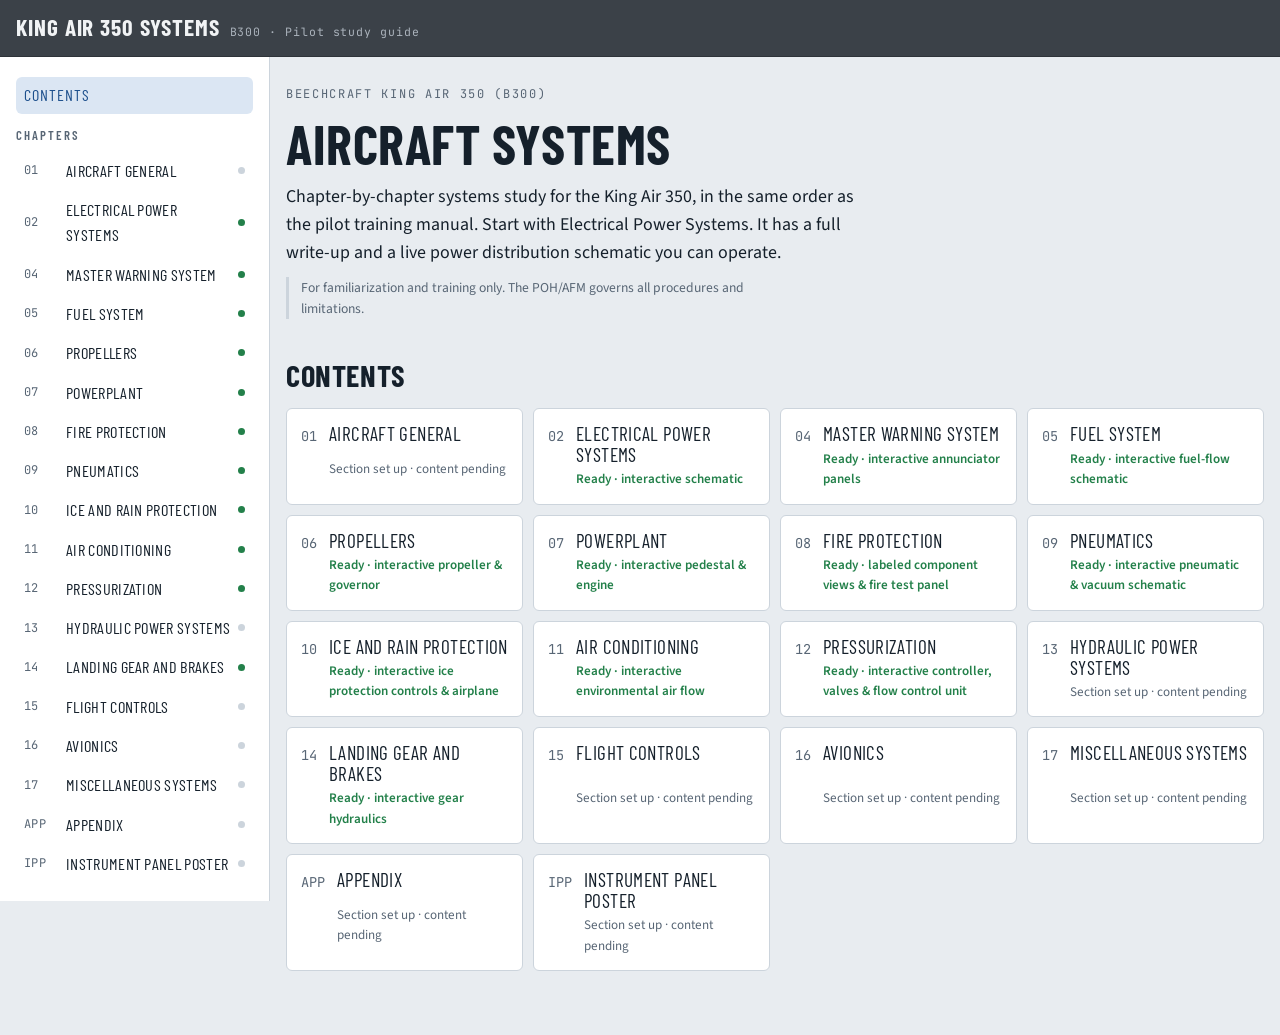
==== commit 4ee4a779: "Add Landing Gear and Brakes chapter Chapter 14 descriptions (including brakes) plus an interactive h" ====
--- a/king-air-350/index.html
+++ b/king-air-350/index.html
@@ -805,6 +805,57 @@
 .pr-tonebadge { font-family: var(--f-mono); font-weight: 700; color: #ffcf4a; animation: blink .6s steps(1) infinite; }
 #prChart { width: 100%; height: auto; }
 
+/* ---------- landing gear ---------- */
+.lg-pp { fill: none; stroke: var(--muted); stroke-width: 2; stroke-dasharray: 8 6; }
+.lg-lbl { font-size: 12px; font-weight: 700; letter-spacing: .05em; fill: var(--fg); pointer-events: none; }
+.lg-sm { font-size: 10.5px; letter-spacing: .03em; fill: var(--muted); pointer-events: none; }
+.lg-state { font-family: var(--f-mono); font-size: 12.5px; font-weight: 700; fill: var(--fg); }
+.lg-ln { fill: none; stroke: var(--wire-dead); stroke-width: 7; stroke-linejoin: round; stroke-linecap: round; opacity: .55; }
+.lg-ln[data-lgx] { stroke-width: 3.5; }
+.lg-ln.press, .lg-ln.ret, .lg-ln.suc { opacity: 1; stroke-dasharray: 10 6; animation: flow .6s linear infinite; }
+.lg-ln.press { stroke: #e2342a; } .lg-ln.ret { stroke: #2a8fe0; } .lg-ln.suc { stroke: #e8c61a; }
+.lg-ln.hold { opacity: 1; stroke: #e2342a; }
+.lg-box { fill: var(--sym-fill); stroke: var(--sym); stroke-width: 1.5; transition: fill .2s; }
+.lg-box.on { fill: #e2342a; fill-opacity: .3; stroke: #e2342a; }
+.lg-box.up { fill: #e2342a; fill-opacity: .2; }
+.lg-sel { fill: var(--surface-2); stroke: var(--sym); stroke-width: 2; }
+.lg-selt { font-family: var(--f-mono); font-size: 13px; font-weight: 700; fill: var(--fg); }
+.lg-sol { fill: var(--sym-fill); stroke: var(--sym); stroke-width: 1.4; }
+.lg-sol.on { fill: #2fb062; fill-opacity: .55; stroke: #2fb062; }
+.lg-thin { stroke: var(--muted); stroke-width: 1.4; fill: none; }
+.lg-acc { fill: var(--surface-2); stroke: var(--sym); stroke-width: 1.6; }
+.lg-hpl { stroke: var(--sym); stroke-width: 5; stroke-linecap: round; transition: transform .15s; }
+.lg-knob2 { fill: #e2342a; stroke: var(--sym); stroke-width: 1.2; }
+.lg-act { fill: var(--sym-fill); stroke: var(--sym); stroke-width: 2; }
+.lg-piston { fill: #6b747d; stroke: var(--sym); stroke-width: 1; transition: y .2s; }
+.lg-air { fill: var(--surface-2); stroke: var(--sym); stroke-width: 1.4; }
+.lg-nac { fill: var(--sym-fill); stroke: var(--sym); stroke-width: 1.4; }
+.lg-prop { stroke: var(--sym); stroke-width: 4; stroke-linecap: round; opacity: .4; }
+.lg-spar { stroke: var(--muted); stroke-width: 1.2; stroke-dasharray: 6 5; }
+.lg-well { fill: var(--canvas); stroke: var(--muted); stroke-width: 1.2; stroke-dasharray: 3 2; }
+.lg-wheel { fill: #2b2f33; stroke: var(--sym); stroke-width: 1.2; transition: opacity .2s; }
+.lg-door { fill: var(--sym-fill); stroke: var(--sym); stroke-width: 1.2; opacity: 0; transition: opacity .2s; }
+.lg-inset { fill: var(--canvas); stroke: var(--line); stroke-width: 1.4; }
+.lg-leg { stroke: var(--sym); stroke-width: 5; stroke-linecap: round; }
+.lg-tire { fill: #2b2f33; stroke: var(--sym); stroke-width: 1.5; }
+.lg-sub { display: flex; gap: 18px; flex-wrap: wrap; align-items: flex-start; }
+.lg-handle-wrap { display: grid; gap: 6px; justify-items: center; }
+.lg-handle-wrap .gname, .lg-ind .gname { font-family: var(--f-display); font-size: .78rem; letter-spacing: .14em; text-transform: uppercase; color: var(--placard-dim); }
+.lg-handle { position: relative; width: 54px; height: 150px; border-radius: 8px; background: #1a1d21; border: 2px solid #0a0b0c; cursor: pointer; padding: 0; }
+.lg-knob { position: absolute; left: 7px; width: 36px; height: 56px; bottom: 8px; border-radius: 8px; background: linear-gradient(90deg, #e8a58c, #f4c0a6, #e8a58c); display: grid; grid-template-columns: 1fr 1fr; gap: 3px; padding: 4px 4px 0; align-content: start; transition: bottom .25s; }
+.lg-handle.up .lg-knob { bottom: 82px; }
+.lg-red { display: block; height: 12px; border-radius: 3px; background: #5a1e1a; }
+.lg-red.on { background: #ff3b2e; box-shadow: 0 0 10px rgba(255,59,46,.8); }
+.lg-hpos { font-family: var(--f-display); font-weight: 700; letter-spacing: .12em; color: var(--placard); }
+.lg-btns { display: grid; gap: 6px; }
+.lg-ind { display: grid; gap: 8px; }
+.lg-greens { display: flex; gap: 4px; }
+.lg-greens span { font-family: var(--f-display); font-weight: 700; letter-spacing: .06em; padding: 8px 10px; border-radius: 4px; background: #0f2a18; color: #2f5a3c; border: 1px solid #0a0b0c; }
+.lg-greens span.on { background: #2fb062; color: #04220f; box-shadow: 0 0 10px rgba(47,176,98,.6); }
+.lg-horn { font-family: var(--f-mono); font-size: .8rem; color: var(--placard-dim); }
+.lg-horn.on { color: #ffcf4a; font-weight: 700; animation: blink .5s steps(1) infinite; }
+.lg-anns { grid-template-columns: minmax(0, 1fr); max-width: 200px; }
+
 @media (max-width: 1120px) {
   .sim { grid-template-columns: minmax(0, 1fr); }
   .side { grid-template-columns: repeat(auto-fit, minmax(280px, 1fr)); }
@@ -823,7 +874,7 @@
   .eng-row { grid-template-columns: minmax(0, 1fr); }
 }
 @media (prefers-reduced-motion: reduce) {
-  .rotor.spin, .ann.flash, .fl.on, .ln.on, .gas.on, .spark.on, .oilf.on, .flame.on, .fp-line.on, .ic-spark.on, .ic-flow.on, .acl.on, .ac-fan.on, .ac-sensor.on, .pr-ln.on, .pr-out.on, .pr-tonebadge, .ofh-flow.on, .fpbtn .lens.on.blink, .flasher.on.blink, .fwbtn.transit .bot { animation: none; }
+  .rotor.spin, .ann.flash, .fl.on, .ln.on, .gas.on, .spark.on, .oilf.on, .flame.on, .fp-line.on, .ic-spark.on, .ic-flow.on, .acl.on, .ac-fan.on, .ac-sensor.on, .pr-ln.on, .pr-out.on, .pr-tonebadge, .lg-ln.press, .lg-ln.ret, .lg-ln.suc, .lg-horn.on, .ofh-flow.on, .fpbtn .lens.on.blink, .flasher.on.blink, .fwbtn.transit .bot { animation: none; }
   * { transition: none !important; }
 }
 </style>
@@ -2856,6 +2907,224 @@
 </div>
 </template>
 
+<template id="tpl-landing-gear">
+<div class="view">
+  <header class="chapter-head">
+    <div class="eyebrow">Chapter 14</div>
+    <h1>Landing Gear and Brakes</h1>
+    <p class="lede">Retractable tricycle gear, electrically controlled and hydraulically actuated. An electric power pack in the left wing center section pumps fluid through a solenoid selector valve to an actuator at each gear. Hydraulic pressure holds the gear up. Mechanical locks hold it down: J-hooks on the main gear drag braces, and an internal lock in the nose actuator plus its drag brace. A hand pump between the pilot's seat and the pedestal extends the gear if the normal system fails.</p>
+    <p class="disclaimer">Study aid built from the King Air 300/350 training manual landing gear and brakes section, King Air 350 values. It is not an approved document. The POH/AFM governs. Pressures, times and limits come from the manual. The hand-pump stroke count and leak-down rate are illustrative.</p>
+    <div class="subnav" id="lgSubnav">
+      <button data-go="lg-glance">At a glance</button>
+      <button data-go="lg-sim">Interactive gear</button>
+      <button data-go="lg-comp">Gear components</button>
+      <button data-go="lg-hyd">Power pack &amp; hydraulics</button>
+      <button data-go="lg-ctl">Control &amp; safety switches</button>
+      <button data-go="lg-ind">Indications &amp; warning horn</button>
+      <button data-go="lg-man">Manual extension</button>
+      <button data-go="lg-brk">Brakes</button>
+    </div>
+  </header>
+
+  <section class="block" id="lg-glance">
+    <h2>At a glance <span class="ref">Tables 14-2, 14-3</span></h2>
+    <div class="specs">
+      <div class="spec"><span class="v">184 / 166 KIAS</span><span class="k">VLO: extension / retraction (350). VLE 184 KIAS.</span></div>
+      <div class="spec"><span class="v">≈ 6 s</span><span class="k">Normal retraction or extension cycle</span></div>
+      <div class="spec"><span class="v">2,775 / 2,375 psi</span><span class="k">Uplock pressure switch: pump stops at 2,775 and restarts at 2,375 to hold the gear up</span></div>
+      <div class="spec"><span class="v">800 psi</span><span class="k">Accumulator precharge (LH wing, inboard of the nacelle)</span></div>
+      <div class="spec"><span class="v">200–400 psi</span><span class="k">Retract pressure that unlocks the nose actuator. The mains follow once their J-hooks unlock.</span></div>
+      <div class="spec"><span class="v">13–15 s</span><span class="k">Pump-motor timer. A motor that hasn't shut off trips the LANDING GEAR RELAY breaker.</span></div>
+      <div class="spec"><span class="v">86% N1</span><span class="k">Power lever position below which the gear warning horn can sound</span></div>
+      <div class="spec"><span class="v">1 per 5 min</span><span class="k">Gear cycles (one up, one down): 6 cycles, then a 15-minute cool-down</span></div>
+      <div class="spec"><span class="v">12° + 36°</span><span class="k">Nosewheel steering, plus castering: 48° each side</span></div>
+    </div>
+  </section>
+
+  <section class="block" id="lg-sim">
+    <h2>Interactive landing gear <span class="ref">Figures 14-5 to 14-24</span></h2>
+    <p class="prose">Move the gear handle, pull the LANDING GEAR RELAY breaker and work the hand pump, or set up a failure. The <b>hydraulic schematic</b> follows the manual's power-pack figures, colored the same way: red for pressure, blue for return, yellow for suction. The <b>airplane view</b> shows where the lines run to the three actuators and the gear moving. Select any component for its description.</p>
+    <div class="diagram-card">
+      <div class="scen">
+        <div class="scen-row"><label>Setup</label><div class="faults" id="lgSetups"></div></div>
+        <p class="scen-cap" id="lgCap"></p>
+      </div>
+    </div>
+    <div class="sim near">
+      <div class="diagram-card">
+        <div class="dtabs">
+          <div class="seg" role="group" aria-label="Diagram" id="lgTabs">
+            <button type="button" data-tab="hyd" aria-pressed="true">Hydraulic schematic</button>
+            <button type="button" data-tab="ext" aria-pressed="false">Airplane view</button>
+          </div>
+        </div>
+        <div class="svg-wrap" id="lgSvgs">
+          <svg id="lg-hyd" viewBox="0 0 1000 700" role="img" aria-label="Landing gear hydraulic schematic"></svg>
+          <svg id="lg-ext" viewBox="0 0 1000 640" role="img" aria-label="Landing gear hydraulic lines and gear position, airplane view" hidden></svg>
+        </div>
+        <div class="legend">
+          <span><i style="background:#e2342a"></i>Pressure</span>
+          <span><i style="background:#2a8fe0"></i>Return fluid</span>
+          <span><i style="background:#e8c61a"></i>Suction (hand pump)</span>
+          <span><i style="background:var(--wire-dead)"></i>Static / no flow</span>
+        </div>
+      </div>
+      <div class="side">
+        <div class="card info" id="lgInfo" aria-live="polite"></div>
+        <div class="card"><h3>What the system is doing</h3><div class="ic-act" id="lgNow"></div></div>
+      </div>
+    </div>
+    <div class="cockpit">
+      <div class="panel">
+        <h3>Pilot's right subpanel · landing gear</h3>
+        <div class="lg-sub">
+          <div class="lg-handle-wrap">
+            <div class="gname">LDG GEAR CONTROL</div>
+            <button type="button" class="lg-handle" id="lgHandle" aria-label="Landing gear control handle"><span class="lg-knob"><i class="lg-red" id="lgRed1"></i><i class="lg-red" id="lgRed2"></i></span></button>
+            <div class="lg-hpos" id="lgHpos"></div>
+          </div>
+          <div class="lg-btns">
+            <button type="button" class="pbtn" id="lgDlr">DOWN LOCK REL (hold)</button>
+            <button type="button" class="pbtn" id="lgHlt">HDL LT TEST (hold)</button>
+            <button type="button" class="pbtn" id="lgSil">GEAR WARN SILENCE</button>
+            <button type="button" class="pbtn envb" id="lgCb" aria-pressed="false"></button>
+            <button type="button" class="pbtn" id="lgFst">HYD FLUID SENSOR TEST (hold)</button>
+          </div>
+          <div class="lg-ind">
+            <div class="gname">Gear down</div>
+            <div class="lg-greens"><span id="lgG-N">NOSE</span><span id="lgG-L">L</span><span id="lgG-R">R</span></div>
+            <div class="lg-horn" id="lgHorn">horn silent</div>
+            <div class="ann-grid lg-anns" id="lgAnns"></div>
+          </div>
+        </div>
+      </div>
+      <div class="panel">
+        <h3>Cockpit floor · alternate extension</h3>
+        <div class="faults ic-holds"><button type="button" class="pbtn envb" id="lgStow" aria-pressed="false"></button><button type="button" class="pbtn" id="lgPump">Pump handle (hold)</button><span class="flowread" id="lgStroke"></span></div>
+        <h3>Flight condition</h3>
+        <div class="envrow" id="lgFlt"></div>
+        <div class="envrow" id="lgPwr"></div>
+        <h3>Failures · maintenance</h3>
+        <div class="faults" id="lgFaults"></div>
+      </div>
+    </div>
+    <div class="pp-top lower">
+      <div class="panel"><h3>Clock</h3><div class="envrow" id="lgClock"></div></div>
+      <div class="card"><h3>Events</h3><ol class="log" id="lgLog"></ol></div>
+    </div>
+  </section>
+
+  <section class="block" id="lg-comp">
+    <h2>Gear components <span class="ref">Figures 14-1 to 14-4</span></h2>
+    <div class="two-col">
+      <div class="prose">
+        <p>Each gear has a shock strut, torque knee (scissors), drag leg (brace), actuator, wheel and tire. The mains carry the brakes, and the nose carries a shimmy damper.</p>
+        <ul class="tight">
+          <li><b>Air/oil struts:</b> the air charge carries the weight. On touchdown, fluid forced through an orifice absorbs the shock and limits bounce. Never taxi or tow on a flat strut.</li>
+          <li><b>Torque knees:</b> keep the wheels aligned. On the nose they also pass steering to the wheel and shimmy to the damper.</li>
+          <li><b>Shimmy damper:</b> a balanced hydraulic cylinder bleeding through an orifice, on the right side of the nose strut.</li>
+          <li><b>Doors:</b> spring-loaded open and closed mechanically by rollers and cams as the gear moves. Springs pull the linkage over center to hold them open.</li>
+          <li><b>Steering:</b> linked directly to the rudder pedals, 12° each side, plus 36° of castering. A spring link absorbs pedal force until the wheel rolls. The wheel self-centers on retraction, but the rudder still moves.</li>
+          <li><b>Tires:</b> nose 22 × 6.75 × 10, 8-ply. Mains 19.5 × 6.75 × 8, 10-ply, tubeless.</li>
+        </ul>
+      </div>
+      <div class="card"><h3>Downlocks</h3><p><b>Main gear:</b> a notched J-hook, lock link and guide on each drag brace, with a downlock switch on each J-hook. <b>Nose gear:</b> an internal mechanical lock in the actuator plus the drag brace. Both the actuator's internal switch and the drag brace switch must be locked for the nose green light.</p></div>
+    </div>
+  </section>
+
+  <section class="block" id="lg-hyd">
+    <h2>Power pack &amp; hydraulics <span class="ref">Figures 14-5, 14-17 to 14-20</span></h2>
+    <div class="two-col">
+      <div class="prose">
+        <p>The <b>power pack</b> is in the middle of the left wing center section, just forward of the main spar. It contains a 28 VDC motor and pump, a two-section reservoir (primary, and secondary for the hand pump), filter screens, the gear selector valve with <b>up and down solenoids</b>, a fluid level sensor and the <b>uplock pressure switch</b>. A fill reservoir with dipstick sits inboard of the left nacelle, vented overboard. It is pressurized with 18–20 psi regulated bleed air (see Pneumatics).</p>
+        <p>Three lines run to each actuator. Normal extension and manual extension go to the upper end, retraction to the lower end.</p>
+        <ul class="tight">
+          <li><b>Retraction (UP, in flight):</b> the up solenoid shifts the selector and the motor runs. The nose unlocks at 200–400 psi, and the mains once their J-hooks release. About 6 s later the actuators bottom out, pressure builds to <b>2,775 psi</b> and the switch stops the pump. It restarts at <b>2,375 psi</b> to make up leak-down. The 800 psi accumulator helps hold pressure.</li>
+          <li><b>Extension (DN):</b> the down solenoid shifts the selector and the motor runs until all three gear are down and locked, each downlock switch dropping out its part of the motor circuit. About 6 s. The down solenoid stays powered.</li>
+          <li><b>Timer:</b> if the motor runs 13–15 s, a logic relay stops it and trips the LANDING GEAR RELAY breaker.</li>
+        </ul>
+      </div>
+      <div class="mw-stack">
+        <div class="card"><h3>HYD FLUID LOW</h3><p>Yellow caution from a fiber-optic sensor on the power pack reservoir. HYD FLUID SENSOR TEST makes the sensor see low fluid, with about 5 s delay on and off. If it lights in flight, try a normal extension at destination. If the gear doesn't fully extend, use the manual extension procedure.</p><button class="show" type="button" data-lgset="4">Try it →</button></div>
+        <div class="card"><h3>Service valve (maintenance)</h3><p>Forward of the power pack. Its red knob, pulled up with the airplane on jacks, lets the hand pump <i>raise</i> the gear. It must be down for normal operation and manual extension.</p><p class="disclaimer">Pushing it down with the gear up, power on and the handle DN extends the gear immediately.</p></div>
+      </div>
+    </div>
+  </section>
+
+  <section class="block" id="lg-ctl">
+    <h2>Control &amp; safety switches <span class="ref">Figures 14-8, 14-9</span></h2>
+    <div class="two-col">
+      <div class="prose">
+        <p><b>LDG GEAR CONTROL</b> (pilot's right subpanel) must be pulled out of a detent to move. Control power comes through the 2 A LANDING GEAR RELAY breaker. Motor power goes through the motor relay and a 60 A breaker next to the pump.</p>
+        <p><b>Safety (squat) switches</b> on the main gear torque knees open when the struts are compressed.</p>
+        <ul class="tight">
+          <li>The <b>left</b> one opens the up-solenoid circuit.</li>
+          <li>The <b>right</b> one opens the up-solenoid circuit, the motor control relay and the <b>handle lock solenoid</b>.</li>
+        </ul>
+        <p>So the gear can't retract on the ground, and the handle is locked in DN until liftoff. If the lock or squat switch fails in flight, override it with the red <b>DOWN LOCK REL</b> button. Never move the handle out of DN on the ground.</p>
+      </div>
+      <div class="bus-table-wrap"><table><thead><tr><th>Squat switch</th><th>Also controls</th></tr></thead><tbody>
+        <tr><td><b>Left main</b></td><td>Gear up solenoid; ambient air modulating valves; pressurization preset and dump solenoids; door seal; stall warning heat</td></tr>
+        <tr><td><b>Right main</b></td><td>Gear up solenoid; gear motor control relay; handle lock; ground low pitch stop; electric heat; flight hour meter</td></tr>
+      </tbody></table></div>
+    </div>
+  </section>
+
+  <section class="block" id="lg-ind">
+    <h2>Indications &amp; warning horn <span class="ref">Figures 14-10 to 14-16, Table 14-1</span></h2>
+    <div class="two-col">
+      <div class="prose">
+        <p><b>NOSE / L / R</b> green lights mean down and locked. Press the housing to test the bulbs. Two <b>red lights in the handle</b> mean in transit, unsafe or unlocked. They also light when:</p>
+        <ul class="tight">
+          <li>the handle is UP with weight on wheels</li>
+          <li>the horn condition is met</li>
+          <li>the horn has been silenced and not rearmed</li>
+        </ul>
+        <p>Gear up is indicated by the red lights out with the gear obviously retracted. Up switches on each strut open the in-transit circuit. Test the red lights with HDL LT TEST.</p>
+      </div>
+      <div class="bus-table-wrap"><table><thead><tr><th>Gear</th><th>Flaps</th><th>Power</th><th>Horn</th><th>Silence</th></tr></thead><tbody>
+        <tr><td>Not down</td><td>Up</td><td>Above 86% N1</td><td>No</td><td>—</td></tr>
+        <tr><td>Not down</td><td>Up</td><td>Below 86% N1</td><td>Yes</td><td>Silence button</td></tr>
+        <tr><td>Not down</td><td>Approach</td><td>Below 86% N1</td><td>Yes</td><td>Silence button</td></tr>
+        <tr><td>Not down</td><td>Beyond approach</td><td>Any</td><td>Yes</td><td>Lower the gear</td></tr>
+        <tr><td colspan="5">On the ground with the handle not DN: horn plus red lights until the handle is DN. A silenced horn rearms when the power levers are advanced. The handle lights can't be canceled.</td></tr>
+      </tbody></table></div>
+    </div>
+  </section>
+
+  <section class="block" id="lg-man">
+    <h2>Manual (hand pump) extension <span class="ref">Figures 14-21 to 14-23</span></h2>
+    <div class="two-col">
+      <div class="prose">
+        <ol class="tight">
+          <li>Pull the <b>LANDING GEAR RELAY</b> circuit breaker.</li>
+          <li>Make sure LDG GEAR CONTROL is <b>DN</b>.</li>
+          <li>Remove the pump handle from its clip and pump until all three greens show and you feel more resistance.</li>
+          <li>Stow the handle once down and locked.</li>
+        </ol>
+        <p>The hand pump draws from the reservoir's secondary section and pushes fluid down the manual extension line to the upper end of each actuator. Its pressure opens the <b>hand pump dump valve</b>, which lets fluid from the retract side return to the reservoir.</p>
+        <p><b>Warnings:</b> if the greens don't light (electrical failure, or an actuator not locked), keep pumping until there's solid resistance and don't stow the handle. The gear can't be retracted manually in flight. After an emergency extension, don't touch any gear controls or reset any breakers until the airplane is on jacks. After a <i>practice</i> extension, with the handle stowed, reset the breaker and select UP.</p>
+      </div>
+      <div class="card"><h3>Try it</h3><p>Load the electrical failure setup. Normal extension does nothing and the lights are dark, so pull the breaker, unstow the handle and pump.</p><button class="show" type="button" data-lgset="3">Manual extension →</button></div>
+    </div>
+  </section>
+
+  <section class="block" id="lg-brk">
+    <h2>Brakes <span class="ref">Figures 14-25 to 14-27</span></h2>
+    <div class="two-col">
+      <div class="prose">
+        <p>Non-assisted hydraulic brakes. Each main wheel has multi-disc dual brakes, worked by toe pressure on either crew member's pedals. Each pedal has its own master cylinder. The pilot's cylinders are plumbed in series through the copilot's, so either set works the brakes without shuttle valves, and neither overrides the other. Right pedals brake the right wheel and left pedals the left, which gives differential braking. Three automatic adjusters per brake keep clearance as the linings wear, which gives a softer, slightly longer pedal.</p>
+        <p><b>Parking brake:</b> dual valves between the copilot's master cylinders and the brakes. Hold the pedals, press the button in the control (lower left of the pilot's subpanel) and pull the handle out. To release: press the pedals and push the handle in. Don't leave it set unattended. Temperature changes can over-pressure or release it, so chock the wheels.</p>
+      </div>
+      <div class="mw-stack">
+        <div class="card"><h3>Using the brakes</h3><ul class="tight"><li>Props are more effective than brakes right after touchdown. Use mostly the props down to about 40 kt, then light braking.</li><li>Taxi speed with GROUND FINE. Brakes only as needed.</li><li>For tight turns, use intermittent heavy pressure on the inside brake. Never hold it steady, which twists the strut.</li><li>When runway length is critical, use maximum braking per the POH Performance section.</li></ul></div>
+        <div class="card"><h3>Servicing &amp; wear</h3><p>The brake reservoir is in the upper left of the nose avionics compartment, with a dipstick and MIL-H-5606 fluid. With the parking brake set, a gap of <b>0.200 in or more</b> between the segmented carrier/lining and the piston housing means the brake needs a lining inspection.</p></div>
+      </div>
+    </div>
+  </section>
+</div>
+</template>
+
 <script>
 (function () {
 "use strict";
@@ -2874,7 +3143,7 @@
   { n: 11, id: "air-conditioning",  t: "Air Conditioning", ready: "Ready · interactive environmental air flow" },
   { n: 12, id: "pressurization",    t: "Pressurization", ready: "Ready · interactive controller, valves & flow control unit" },
   { n: 13, id: "hydraulics",        t: "Hydraulic Power Systems" },
-  { n: 14, id: "landing-gear",      t: "Landing Gear and Brakes" },
+  { n: 14, id: "landing-gear",      t: "Landing Gear and Brakes", ready: "Ready · interactive gear hydraulics" },
   { n: 15, id: "flight-controls",   t: "Flight Controls" },
   { n: 16, id: "avionics",          t: "Avionics" },
   { n: 17, id: "miscellaneous",     t: "Miscellaneous Systems" },
@@ -2930,7 +3199,7 @@
   </div>`;
 }
 
-const TPL = { "electrical": () => initElectrical(), "master-warning": () => initMasterWarning(), "fuel": () => initFuel(), "powerplant": () => initPowerplant(), "propellers": () => initPropellers(), "pneumatics": () => initPneumatics(), "fire-protection": () => initFireProtection(), "ice-rain": () => initIceRain(), "air-conditioning": () => initAirConditioning(), "pressurization": () => initPressurization() };
+const TPL = { "electrical": () => initElectrical(), "master-warning": () => initMasterWarning(), "fuel": () => initFuel(), "powerplant": () => initPowerplant(), "propellers": () => initPropellers(), "pneumatics": () => initPneumatics(), "fire-protection": () => initFireProtection(), "ice-rain": () => initIceRain(), "air-conditioning": () => initAirConditioning(), "pressurization": () => initPressurization(), "landing-gear": () => initLandingGear() };
 function route() {
   const id = (location.hash || "").replace("#", "");
   const ch = CHAPTERS.find(c => c.id === id);
@@ -3726,7 +3995,7 @@
   step(0.01);
 }
 
-function stopSim() { if (timer) { clearInterval(timer); timer = null; } if (fTimer) { clearInterval(fTimer); fTimer = null; } if (ppTimer) { clearInterval(ppTimer); ppTimer = null; } ppScript = null; if (pvTimer) { clearInterval(pvTimer); pvTimer = null; } pvScript = null; if (pnTimer) { clearInterval(pnTimer); pnTimer = null; } pnScript = null; if (fpTimer) { clearInterval(fpTimer); fpTimer = null; } if (icTimer) { clearInterval(icTimer); icTimer = null; } if (acTimer) { clearInterval(acTimer); acTimer = null; } if (prTimer) { clearInterval(prTimer); prTimer = null; } MW = null; }
+function stopSim() { if (timer) { clearInterval(timer); timer = null; } if (fTimer) { clearInterval(fTimer); fTimer = null; } if (ppTimer) { clearInterval(ppTimer); ppTimer = null; } ppScript = null; if (pvTimer) { clearInterval(pvTimer); pvTimer = null; } pvScript = null; if (pnTimer) { clearInterval(pnTimer); pnTimer = null; } pnScript = null; if (fpTimer) { clearInterval(fpTimer); fpTimer = null; } if (icTimer) { clearInterval(icTimer); icTimer = null; } if (acTimer) { clearInterval(acTimer); acTimer = null; } if (prTimer) { clearInterval(prTimer); prTimer = null; } if (lgTimer) { clearInterval(lgTimer); lgTimer = null; } MW = null; }
 
 function initElectrical() {
   buildSchematic();
@@ -7163,6 +7432,321 @@
   prTimer = setInterval(() => prStep(0.1), 100);
 }
 
+/* ================= Chapter 14: Landing Gear ================= */
+let LG = null, LGD = null, lgTimer = null, lgSel = null, lgTab = "hyd", lgLogArr = [];
+const LG_TRAVEL = 6, LG_STROKES = 40;
+const LGG = ["N", "L", "R"], LGNAME = { N: "Nose", L: "Left main", R: "Right main" };
+const LGC = {
+  res: { group: "Power pack", name: "Primary reservoir", desc: "The upper section of the power pack's two-section reservoir, feeding the electric pump. A fiber-optic sensor at the motor end lights HYD FLUID LOW." },
+  res2: { group: "Power pack", name: "Secondary reservoir", desc: "Reserve fluid kept for the hand pump, so manual extension still works after the primary fluid is lost." },
+  fill: { group: "Power pack", name: "Fill reservoir & vent", desc: "Inboard of the left nacelle, forward of the front spar. Cap and dipstick for servicing, vented overboard through an orifice. Pressurized with regulated bleed air (18–20 psi) through a check valve." },
+  pump: { group: "Power pack", name: "Pump & 28 VDC motor", desc: "Runs when the motor relay is energized: UP until the uplock pressure switch reaches 2,775 psi, DN until all three gear are down and locked. A 13–15 s timer stops a motor that won't shut off and trips the LANDING GEAR RELAY breaker. Motor power comes through a 60 A breaker next to the pump." },
+  pchk: { group: "Power pack", name: "Pump check valve & system relief valve", desc: "The check valve keeps pressure from backing into the pump when it stops. The relief valve protects the system from over-pressure." },
+  sel: { group: "Power pack", name: "Selector valve & up/down solenoids", desc: "The up solenoid ports pump pressure to the gear-up (retract) port. It's powered only with the handle UP and both squat switches in flight mode. The down solenoid ports pressure to the gear-down port and stays powered with the handle DN." },
+  psw: { group: "Power pack", name: "Uplock pressure switch", desc: "Opens at about 2,775 psi to stop the pump once the gear is up. Closes at about 2,375 psi to restart it and make up leak-down. Hydraulic pressure is the gear uplock." },
+  pcv: { group: "Power pack", name: "Pressure check valve", desc: "Traps gear-up pressure in the retract side after the pump stops." },
+  acc: { group: "Hydraulics", name: "Accumulator", desc: "Precharged to 800 psi, in the LH wing inboard of the nacelle. Helps hold up-line pressure with the gear retracted." },
+  dump: { group: "Hand pump", name: "Hand pump dump valve", desc: "Hand pump pressure opens it, letting fluid from the retract side return to the reservoir so the gear can extend." },
+  hp: { group: "Hand pump", name: "Hand pump (LANDING GEAR ALTERNATE EXTENSION)", desc: "Handle on the floor between the pilot's seat and the pedestal, pump below the floor. Draws from the secondary reservoir and pushes fluid down the manual extension line to the upper end of each actuator. It can't retract the gear in flight." },
+  svc: { group: "Hand pump", name: "Service valve", desc: "Forward of the power pack. Down (normal): required for electro-hydraulic operation and manual extension. Red knob pulled up with the airplane on jacks: the hand pump raises the gear for maintenance." },
+  act: { group: "Actuators", name: "Gear actuators", desc: "One per gear. Normal and manual extension lines connect to the upper end, the retract line to the lower end. Pressure on the piston moves the folding drag brace. The nose actuator has an internal downlock. The mains lock with J-hooks on their drag braces." },
+  lines: { group: "Hydraulics", name: "Gear hydraulic lines", desc: "Three lines run to each actuator: power pack extension, power pack retraction and manual extension (from the hand pump)." },
+  gear: { group: "Gear", name: "Landing gear legs", desc: "The mains retract forward into the nacelles and the nose retracts aft. The doors are closed mechanically by gear movement and spring-loaded open. About 6 s each way." },
+  pp: { group: "Location", name: "Hydraulic power pack", desc: "Middle of the left wing center section, just forward of the main spar. Motor relay and 60 A breaker are alongside." }
+};
+
+function lgFresh() {
+  return { t: 0, speed: 1, flight: false, ias: 0, pwrLo: true, flaps: "UP", master: true, handle: "DN", cb: true, dlr: false, hlt: false, fst: false, fstOn: 0, fstOff: 0, lowLit: false,
+    silenced: false, pos: { N: 0, L: 0, R: 0 }, lock: { N: true, L: true, R: true }, press: 0, pswOpen: false, motorT: 0, runT: 0, retT: 0, dryT: 0,
+    stowed: true, pumping: false, strokes: 0, strokeT: 0, jacks: false, svcUp: false, fault: { fluid: false, motor: false, elec: false, psw: false }, moves: [], warned: {} };
+}
+function lgLog(msg, cls) {
+  lgLogArr.unshift({ t: LG.t, msg, cls: cls || "" }); if (lgLogArr.length > 60) lgLogArr.pop();
+  const h = $("#lgLog"); if (h) h.innerHTML = lgLogArr.map(e => `<li class="${e.cls}"><span class="t">${fmtIcT(e.t)}</span><span class="m">${esc(e.msg)}</span></li>`).join("");
+}
+function lgOnce(key, cond, msg, cls) { if (cond && !LG.warned[key]) { LG.warned[key] = true; lgLog(msg, cls); } if (!cond) LG.warned[key] = false; }
+
+function lgStep(dtReal) {
+  const P = LG, dt = dtReal * P.speed; P.t += dt;
+  const d = {};
+  d.power = P.master && !P.fault.elec;
+  d.ctl = d.power && P.cb;
+  d.gnd = !P.flight && !P.jacks;                         // squat switches compressed
+  d.upSol = d.ctl && P.handle === "UP" && !d.gnd;
+  d.dnSol = d.ctl && P.handle === "DN";
+  d.allDown = LGG.every(k => P.lock[k]);
+  d.allUp = LGG.every(k => P.pos[k] >= 1);
+  // uplock pressure switch latch
+  if (P.press >= 2775 && !P.fault.psw) { if (!P.pswOpen) lgLog("Uplock pressure switch opens at 2,775 psi: pump stops. The gear is held up by hydraulic pressure."); P.pswOpen = true; }
+  if (P.press <= 2375 && P.pswOpen) { P.pswOpen = false; if (P.handle === "UP" && P.flight) lgLog("Pressure leaked down to 2,375 psi: pressure switch closes and the pump runs to recharge."); }
+  const svcNormal = !P.svcUp;
+  d.demand = svcNormal && ((d.upSol && !P.pswOpen) || (d.dnSol && !d.allDown));
+  d.motor = d.demand && !P.fault.motor;
+  // 13-15 s timer
+  if (d.demand) { P.motorT += dt; if (P.motorT > 14) { P.cb = false; P.motorT = 0; lgLog("Pump motor ran 13–15 s without shutting off: timer opened the motor relay and tripped the LANDING GEAR RELAY breaker.", "bad"); d.ctl = false; d.upSol = d.dnSol = d.demand = d.motor = false; } }
+  else P.motorT = 0;
+  // fluid: with a low-fluid fault the pump moves the gear only briefly before pumping air
+  if (d.motor) P.runT += dt; else P.runT = 0;
+  d.dry = P.fault.fluid && d.motor && (P.dryT += dt) > 2.5;
+  d.flow = d.motor && !d.dry;
+  d.mode = "idle";
+  if (d.flow && d.upSol) {
+    d.mode = "retract";
+    LGG.forEach(k => { if (P.lock[k]) { P.lock[k] = false; } });
+    P.retT += dt;
+    LGG.forEach(k => { const start = k === "N" ? 0.1 : 0.6; if (P.retT > start) P.pos[k] = Math.min(1, P.pos[k] + dt / LG_TRAVEL); });
+    if (LGG.every(k => P.pos[k] >= 1)) P.press = Math.min(2800, Math.max(P.press, 1200) + 2500 * dt);
+    else P.press = Math.min(1100, P.press + 1500 * dt);
+  } else if (d.flow && d.dnSol) {
+    d.mode = "extend"; P.press = 0; P.retT = 0;
+    LGG.forEach(k => { if (!P.lock[k]) { P.pos[k] = Math.max(0, P.pos[k] - dt / LG_TRAVEL); if (P.pos[k] <= 0) { P.lock[k] = true; lgLog(`${LGNAME[k]} gear down and locked${k === "N" ? " (actuator internal lock + drag brace)" : " (J-hook)"}: its downlock switch drops out of the pump circuit.`); } } });
+  } else {
+    P.retT = 0;
+    if (P.handle === "DN" && d.dnSol) P.press = Math.max(0, P.press - 3000 * dt);       // selector to DN vents the up line
+    else if (P.press > 0) P.press = Math.max(0, P.press - 4 * dt);                       // normal leak-down, helped by the accumulator
+  }
+  if (d.dry) lgOnce("dry", true, "Power pack has run out of fluid: the pump is moving air and the gear stopped short. Expect the timer to trip the breaker. Use manual extension.", "bad");
+  if (!d.motor) P.dryT = d.dry ? P.dryT : P.dryT;
+  // hand pump
+  d.hand = false; d.maint = false;
+  if (P.pumping && !P.stowed) {
+    P.strokeT += dt;
+    if (P.strokeT >= 0.6) {
+      P.strokeT = 0; P.strokes++;
+      if (P.svcUp) { LGG.forEach(k => { P.lock[k] = false; P.pos[k] = Math.min(1, P.pos[k] + 1 / LG_STROKES); }); }
+      else if (!d.allDown) { LGG.forEach(k => { if (!P.lock[k]) { P.pos[k] = Math.max(0, P.pos[k] - 1 / LG_STROKES); if (P.pos[k] <= 0) { P.lock[k] = true; lgLog(`${LGNAME[k]} gear down and locked (hand pump).`); } } }); P.press = Math.max(0, P.press - 400); }
+      else lgOnce("resist", true, "All three gear down and locked: strong resistance felt at the pump handle. Stow the handle.", "ok");
+    }
+    d.hand = !P.svcUp; d.maint = P.svcUp;
+    if (d.hand) d.mode = d.allDown ? "handdone" : "hand"; else d.mode = "maint";
+  } else P.strokeT = 0;
+  if (P.svcUp && d.mode === "maint") {}
+  d.allDown = LGG.every(k => P.lock[k]);
+  d.allUp = LGG.every(k => P.pos[k] >= 1);
+  if (d.mode === "idle" && P.press > 0 && d.allUp) d.mode = "uphold";
+  // indications
+  d.green = k => d.power && P.lock[k];
+  d.mismatch = (P.handle === "UP" && !d.allUp) || (P.handle === "DN" && !d.allDown) || LGG.some(k => !P.lock[k] && P.pos[k] < 1);
+  d.groundUp = d.gnd && P.handle !== "DN";
+  if (!P.pwrLo) P.silenced = false;
+  d.hornCond = d.power && (d.groundUp || (P.flight && !d.allDown && (P.flaps === "DOWN" || P.pwrLo)));
+  d.horn = d.hornCond && !(P.silenced && P.flight && P.flaps !== "DOWN");
+  d.red = d.power && (d.mismatch || d.groundUp || d.hornCond || P.hlt);
+  // HYD FLUID LOW with ~5 s delays
+  const lowWant = P.fault.fluid || P.fst;
+  if (lowWant) { P.fstOn += dt; P.fstOff = 0; if (P.fstOn >= 5) P.lowLit = true; } else { P.fstOff += dt; P.fstOn = 0; if (P.fstOff >= 5) P.lowLit = false; }
+  d.low = d.power && P.lowLit;
+  d.handleLocked = !(d.power && !d.gnd);
+  LGD = d;
+  // events
+  lgOnce("vle", P.flight && !d.allUp && P.ias > 184, `${P.ias} KIAS with the gear not up: above VLE 184 KIAS.`, "bad");
+  lgOnce("horn", d.horn, d.groundUp ? "Gear warning horn and red handle lights: handle out of DN on the ground. Put it back DN." : P.flaps === "DOWN" ? "Gear warning horn: flaps beyond APPROACH with gear not down. Can't be silenced: lower the gear." : "Gear warning horn: power below 86% N1 with the gear not down and locked.", "bad");
+  lgOnce("nopow", !d.power && P.t > 0.5, "No electrical power to the gear system: no solenoids, no pump, no position lights. Manual extension only.", "warn");
+  lgRender();
+}
+
+function lgSvgs() {
+  const T = (x, y, s, cls, anchor) => `<text x="${x}" y="${y}" class="${cls || "lbl"}" text-anchor="${anchor || "middle"}">${s}</text>`;
+  const comp = (id, inner, hit) => `<g class="comp" data-lgcomp="${id}" tabindex="0" role="button" aria-label="${esc(LGC[id].name)}"><rect class="hit" x="${hit[0]}" y="${hit[1]}" width="${hit[2]}" height="${hit[3]}" rx="4"/>${inner}</g>`;
+  const L = (key, pts, extra) => `<polyline class="lg-ln" data-lgl="${key}" points="${pts.map(p => p.join(",")).join(" ")}"${extra || ""}/>`;
+  const AX = { L: 230, N: 520, R: 810 };
+  // ---------- hydraulic schematic ----------
+  let s = `<rect class="lg-pp" x="300" y="70" width="600" height="345" rx="6"/>${T(890, 62, "POWER PACK ASSEMBLY", "lg-lbl", "end")}`;
+  s += L("rtn", [[575, 300], [555, 300], [555, 112], [648, 112]]);
+  s += L("dump", [[600, 385], [500, 385], [500, 300], [555, 300]]);
+  s += L("pout", [[640, 205], [640, 262], [606, 284]]);
+  s += L("upint", [[600, 316], [600, 410]]);
+  s += L("dnport", [[625, 300], [940, 300], [940, 500]]);
+  s += L("ext", [[940, 500], [AX.L - 8, 500]]) + LGG.map(k => L("ext", [[AX[k] - 8, 500], [AX[k] - 8, 520]])).join("");
+  s += L("ret", [[600, 410], [600, 632], [AX.L, 632]]) + L("ret", [[600, 632], [AX.R, 632]]) + LGG.map(k => L("ret", [[AX[k], 632], [AX[k], 602]])).join("");
+  s += L("accl", [[600, 445], [700, 445]]);
+  s += L("psw", [[600, 370], [700, 370]]);
+  s += L("suc", [[400, 200], [262, 200], [262, 330], [146, 330]]);
+  s += L("hp", [[110, 352], [110, 440], [158, 440]]);
+  s += L("man", [[182, 440], [182, 480], [AX.R + 8, 480]]) + LGG.map(k => L("man", [[AX[k] + 8, 480], [AX[k] + 8, 520]])).join("");
+  s += L("mnt", [[170, 452], [170, 560], [300, 560], [300, 632]]);
+  s += comp("res", `<rect class="lg-box" data-lgbox="res" x="648" y="92" width="90" height="44" rx="4"/>${T(693, 118, "PRIMARY RESERVOIR", "lg-sm")}`, [644, 88, 98, 52]);
+  s += comp("res2", `<rect class="lg-box" x="400" y="180" width="80" height="40" rx="4"/>${T(440, 204, "SECONDARY RES.", "lg-sm")}`, [396, 176, 88, 48]);
+  s += comp("fill", `<rect class="lg-box" x="320" y="18" width="110" height="34" rx="4"/>${T(375, 39, "FILL RESERVOIR", "lg-sm")}<path class="lg-thin" d="M430,35 L470,35"/>${T(474, 39, "bleed air 18–20 psi · overboard vent", "lg-sm", "start")}`, [316, 14, 330, 42]);
+  s += comp("pump", `<circle class="lg-box" data-lgbox="motor" cx="612" cy="190" r="14"/><circle class="lg-box" data-lgbox="pump" cx="642" cy="190" r="14"/>${T(612, 194, "M", "lg-sm")}${T(642, 194, "P", "lg-sm")}${T(627, 156, "PUMP MOTOR · PUMP", "lg-sm")}<text class="lg-sm" id="lgMotT" x="627" y="169" text-anchor="middle"></text>`, [590, 146, 76, 60]);
+  s += comp("pchk", `<rect class="lg-box" x="632" y="226" width="16" height="22" rx="2"/>${T(656, 240, "PUMP CHECK", "lg-sm", "start")}<rect class="lg-box" x="760" y="200" width="18" height="36" rx="2"/>${T(784, 222, "SYSTEM RELIEF", "lg-sm", "start")}`, [628, 196, 240, 56]);
+  s += comp("sel", `<rect class="lg-sel" id="lgSelBox" x="575" y="284" width="50" height="32" rx="4"/><text class="lg-selt" id="lgSelT" x="600" y="305" text-anchor="middle"></text><rect class="lg-sol" id="lgSolDn" x="490" y="248" width="70" height="22" rx="3"/>${T(525, 263, "DOWN SOL", "lg-sm")}<rect class="lg-sol" id="lgSolUp" x="660" y="248" width="70" height="22" rx="3"/>${T(695, 263, "UP SOL", "lg-sm")}${T(600, 332, "SELECTOR VALVE", "lg-sm")}`, [486, 244, 248, 94]);
+  s += comp("pcv", `<rect class="lg-box" x="592" y="345" width="16" height="20" rx="2"/>${T(586, 358, "PRESS CHECK", "lg-sm", "end")}`, [520, 340, 92, 30]);
+  s += comp("psw", `<rect class="lg-box" data-lgbox="psw" x="700" y="356" width="96" height="30" rx="4"/>${T(748, 368, "PRESS SWITCH", "lg-sm")}<text class="lg-sm" id="lgPswT" x="748" y="381" text-anchor="middle"></text>`, [696, 352, 104, 38]);
+  s += comp("acc", `<rect class="lg-acc" x="700" y="432" width="90" height="26" rx="12"/>${Array.from({ length: 6 }, (_, i) => `<line class="lg-thin" x1="${742 + i * 6}" y1="436" x2="${742 + i * 6}" y2="454"/>`).join("")}${T(745, 474, "ACCUMULATOR (800 psi)", "lg-sm")}`, [696, 428, 100, 52]);
+  s += comp("dump", `<rect class="lg-box" data-lgbox="dump" x="490" y="330" width="20" height="26" rx="2"/>${T(486, 346, "DUMP VALVE", "lg-sm", "end")}`, [410, 326, 104, 34]);
+  s += comp("hp", `<rect class="lg-box" data-lgbox="hp" x="70" y="318" width="80" height="34" rx="5"/><line class="lg-hpl" id="lgHpl" x1="80" y1="318" x2="40" y2="290"/>${T(110, 340, "HAND PUMP", "lg-sm")}`, [36, 284, 118, 72]);
+  s += comp("svc", `<rect class="lg-box" data-lgbox="svc" x="158" y="428" width="24" height="24" rx="3"/><circle class="lg-knob2" id="lgSvcK" cx="170" cy="422" r="6"/>${T(150, 418, "SERVICE VALVE", "lg-sm", "end")}`, [70, 410, 118, 46]);
+  LGG.forEach(k => { const ax = AX[k]; s += comp("act", `<rect class="lg-act" x="${ax - 18}" y="520" width="36" height="82" rx="4"/><rect class="lg-piston" id="lgPis${k}" x="${ax - 15}" y="588" width="30" height="8" rx="2"/>${T(ax + (k === "R" ? -26 : 26), 566, { L: "LH MAIN", N: "NOSE", R: "RH MAIN" }[k], "lg-lbl", k === "R" ? "end" : "start")}${T(ax + (k === "R" ? -26 : 26), 582, "ACTUATOR", "lg-sm", k === "R" ? "end" : "start")}`, [ax - 22, 516, 44, 90]); });
+  s += T(300, 474, "MANUAL EXTENSION", "lg-sm", "start") + T(300, 495, "NORMAL EXTENSION", "lg-sm", "start") + T(300, 648, "RETRACTION", "lg-sm", "start");
+  s += `<text class="lg-state" id="lgHydT" x="20" y="672" text-anchor="start"></text><text class="lg-sm" id="lgHydT2" x="20" y="690" text-anchor="start"></text>`;
+  $("#lg-hyd").innerHTML = s;
+
+  // ---------- airplane view ----------
+  let e = `<path class="lg-air" d="M500,28 C522,30 536,70 538,120 L540,250 L940,285 L940,322 L540,330 L534,490 L612,520 L612,546 L500,540 L388,546 L388,520 L466,490 L460,330 L60,322 L60,285 L460,250 L462,120 C464,70 478,30 500,28 Z"/>`;
+  [280, 720].forEach(cx => { e += `<rect class="lg-nac" x="${cx - 26}" y="170" width="52" height="240" rx="22"/><line class="lg-prop" x1="${cx - 80}" y1="166" x2="${cx + 80}" y2="166"/>`; });
+  e += `<line class="lg-spar" x1="70" y1="306" x2="930" y2="306"/>${T(925, 300, "MAIN SPAR", "lg-sm", "end")}`;
+  // line bundles: extension, retraction, manual (offset)
+  const bundle = (pts, k, off) => L(k, pts.map(([x, y], i) => [x + off[0], y + off[1]]), ` data-lgx="1"`);
+  const routes = { N: [[400, 286], [474, 286], [474, 150], [492, 150]], L: [[400, 290], [292, 290], [292, 352]], R: [[400, 296], [708, 296], [708, 352]] };
+  const offs = { ext: [0, 0], ret: [6, 6], man: [12, 12] };
+  ["ext", "ret", "man"].forEach(key => Object.values(routes).forEach(r => { e += bundle(r, key, offs[key]); }));
+  e += L("man", [[488, 118], [488, 200], [412, 200], [412, 298]], ` data-lgx="1"`);
+  e += comp("lines", "", [290, 280, 430, 30]);
+  e += comp("pp", `<rect class="lg-box" data-lgbox="pp" x="370" y="270" width="34" height="22" rx="3"/>${T(386, 262, "POWER PACK", "lg-sm")}`, [366, 252, 44, 44]);
+  e += comp("acc", `<rect class="lg-acc" x="320" y="314" width="30" height="12" rx="6"/>${T(335, 340, "ACCUMULATOR", "lg-sm")}`, [316, 310, 40, 36]);
+  e += comp("fill", `<rect class="lg-box" x="312" y="262" width="22" height="14" rx="2"/>`, [308, 258, 30, 22]);
+  e += comp("hp", `<rect class="lg-box" data-lgbox="hp" x="478" y="108" width="20" height="14" rx="3"/>${T(470, 104, "HAND PUMP", "lg-sm", "end")}`, [420, 94, 82, 32]);
+  // gear (top view)
+  const gearTop = (k, x, y, w, h) => `<g data-lggear="${k}"><rect class="lg-well" x="${x - w / 2 - 3}" y="${y - h / 2 - 3}" width="${w + 6}" height="${h + 6}" rx="4"/><rect class="lg-wheel" id="lgW${k}" x="${x - w / 2}" y="${y - h / 2}" width="${w}" height="${h}" rx="3"/><rect class="lg-door" id="lgD${k}" x="${x - w / 2 - 3}" y="${y - h / 2 - 3}" width="${w + 6}" height="${h + 6}" rx="4"/></g>`;
+  e += comp("gear", gearTop("N", 500, 150, 14, 26) + gearTop("L", 280, 372, 26, 30) + gearTop("R", 720, 372, 26, 30), [270, 130, 470, 262]);
+  LGG.forEach(k => { const [x, y] = { N: [520, 156], L: [246, 400], R: [754, 400] }[k]; e += `<text class="lg-sm" id="lgXT${k}" x="${x}" y="${y}" text-anchor="${k === "L" ? "end" : "start"}"></text>`; });
+  // side profile inset
+  e += `<rect class="lg-inset" x="620" y="440" width="370" height="190" rx="8"/>${T(805, 462, "SIDE VIEW · nose left", "lg-lbl")}<path class="lg-air" d="M640,540 C640,515 680,505 720,505 L960,505 L975,520 L960,538 L720,545 C690,546 650,550 640,540 Z"/><rect class="lg-nac" x="790" y="525" width="90" height="22" rx="10"/>`;
+  e += `<g id="lgSideN"><line class="lg-leg" x1="690" y1="545" x2="690" y2="590"/><circle class="lg-tire" cx="690" cy="598" r="11"/></g><g id="lgSideM"><line class="lg-leg" x1="840" y1="546" x2="840" y2="596"/><circle class="lg-tire" cx="840" cy="604" r="14"/></g>${T(690, 624, "NOSE (aft)", "lg-sm")}${T(860, 624, "MAINS (forward)", "lg-sm")}`;
+  e += `<text class="lg-state" id="lgExtT" x="40" y="590" text-anchor="start"></text><text class="lg-sm" id="lgExtT2" x="40" y="608" text-anchor="start"></text>`;
+  $("#lg-ext").innerHTML = e;
+}
+
+function lgRender() {
+  if (!$("#lg-hyd") || !LGD) return;
+  const P = LG, d = LGD, m = d.mode;
+  const st = {};
+  const pr = "press", rt = "ret", su = "suc", hold = "hold";
+  if (m === "retract") Object.assign(st, { pout: pr, upint: pr, ret: pr, accl: pr, psw: pr, dnport: rt, ext: rt, rtn: rt });
+  if (m === "uphold") Object.assign(st, { upint: hold, ret: hold, accl: hold, psw: hold });
+  if (m === "extend") Object.assign(st, { pout: pr, dnport: pr, ext: pr, upint: rt, ret: rt, rtn: rt });
+  if (m === "hand") Object.assign(st, { suc: su, hp: pr, man: pr, ret: rt, upint: rt, dump: rt, rtn: rt });
+  if (m === "maint") Object.assign(st, { suc: su, hp: pr, mnt: pr, ret: pr, ext: rt, dnport: rt, rtn: rt });
+  $$("[data-lgl]").forEach(el => { const s = st[el.dataset.lgl] || ""; el.setAttribute("class", "lg-ln" + (s ? " " + s : "")); });
+  // power pack parts
+  const tog = (sel, on, cls) => $$(sel).forEach(x => x.classList.toggle(cls || "on", !!on));
+  tog('[data-lgbox="motor"], [data-lgbox="pump"]', d.motor);
+  tog('[data-lgbox="hp"]', P.pumping && !P.stowed);
+  tog('[data-lgbox="dump"]', m === "hand");
+  tog('[data-lgbox="svc"]', P.svcUp, "up");
+  $("#lgSvcK").setAttribute("cy", P.svcUp ? 414 : 422);
+  $("#lgSolUp").classList.toggle("on", d.upSol); $("#lgSolDn").classList.toggle("on", d.dnSol);
+  $("#lgSelT").textContent = d.upSol ? "UP" : d.dnSol ? "DN" : "—";
+  $("#lgMotT").textContent = d.motor ? (d.dry ? "running · NO FLUID" : `running · ${P.motorT.toFixed(1)} s`) : d.demand ? "commanded · MOTOR FAILED" : "off";
+  $("#lgPswT").textContent = `${Math.round(P.press)} psi · ${P.pswOpen ? "open" : "closed"}`;
+  $("#lgHpl").setAttribute("transform", P.stowed ? "" : `rotate(${P.pumping ? (Math.floor(P.t / 0.3) % 2 ? -25 : 10) : -10} 80 318)`);
+  LGG.forEach(k => $("#lgPis" + k).setAttribute("y", (588 - P.pos[k] * 62).toFixed(1)));
+  const modeTxt = { retract: "RETRACTING: up solenoid, pump pressure to the actuator lower ends", uphold: "GEAR UP: pressure trapped in the retract side holds the gear", extend: "EXTENDING: down solenoid, pump pressure to the actuator upper ends", hand: "HAND PUMP EXTENSION: manual line to the upper ends, dump valve open", handdone: "Hand pump: gear locked, resistance felt", maint: "MAINTENANCE RETRACTION: service valve up, hand pump to the retract side", idle: d.allDown ? "Gear down and locked: no flow" : "No flow" }[m];
+  $("#lgHydT").textContent = modeTxt; $("#lgExtT").textContent = modeTxt;
+  const posTxt = LGG.map(k => `${k} ${P.lock[k] ? "down & locked" : P.pos[k] >= 1 ? "up" : `${Math.round((1 - P.pos[k]) * 100)}% down`}`).join(" · ");
+  $("#lgHydT2").textContent = posTxt + ` · up-line ${Math.round(P.press)} psi`; $("#lgExtT2").textContent = posTxt;
+  // airplane view
+  LGG.forEach(k => { const p = P.pos[k]; $("#lgW" + k).style.opacity = (1 - p * 0.85).toFixed(2); $("#lgD" + k).style.opacity = (p * 0.9).toFixed(2); $("#lgXT" + k).textContent = P.lock[k] ? "DOWN" : p >= 1 ? "UP" : "IN TRANSIT"; });
+  $("#lgSideN").setAttribute("transform", `rotate(${-P.pos.N * 95} 690 545)`);
+  $("#lgSideM").setAttribute("transform", `rotate(${P.pos.L * 95} 840 546)`);
+  // cockpit
+  $("#lgHandle").classList.toggle("up", P.handle === "UP"); $("#lgHpos").textContent = P.handle === "UP" ? "UP" : "DN";
+  $("#lgRed1").classList.toggle("on", d.red); $("#lgRed2").classList.toggle("on", d.red);
+  LGG.forEach(k => $("#lgG-" + k).classList.toggle("on", d.green(k)));
+  $("#lgHorn").textContent = d.horn ? "♪ GEAR WARNING HORN" : P.silenced && d.hornCond ? "horn silenced (rearms with power)" : "horn silent"; $("#lgHorn").classList.toggle("on", d.horn);
+  $("#lga-LOW").className = "ann" + (d.low ? " amber" : "");
+  $("#lgCb").setAttribute("aria-pressed", String(!P.cb)); $("#lgCb").textContent = P.cb ? "LANDING GEAR RELAY CB: in" : "LANDING GEAR RELAY CB: OUT";
+  $("#lgDlr").classList.toggle("on", P.dlr); $("#lgHlt").classList.toggle("on", P.hlt); $("#lgFst").classList.toggle("on", P.fst);
+  $("#lgStow").setAttribute("aria-pressed", String(!P.stowed)); $("#lgStow").textContent = P.stowed ? "Pump handle: stowed in clip" : "Pump handle: UNSTOWED";
+  $("#lgPump").classList.toggle("on", P.pumping && !P.stowed); $("#lgStroke").textContent = `${P.strokes} strokes`;
+  $("#lgFl-g").setAttribute("aria-pressed", String(!P.flight)); $("#lgFl-f").setAttribute("aria-pressed", String(P.flight));
+  const ias = $("#lgIas"); ias.disabled = !P.flight; if (document.activeElement !== ias) ias.value = P.ias; $("#lgIasV").textContent = P.flight ? `${P.ias} KIAS` : P.jacks ? "on jacks" : "on ground";
+  $$("[data-lgflap]").forEach(b => b.setAttribute("aria-pressed", String(b.dataset.lgflap === P.flaps)));
+  $("#lgPwrB").setAttribute("aria-pressed", String(P.pwrLo)); $("#lgPwrB").textContent = P.pwrLo ? "Power levers: below 86% N1" : "Power levers: above 86% N1";
+  $("#lgMaster").setAttribute("aria-pressed", String(P.master)); $("#lgMaster").textContent = `Master switch ${P.master ? "ON" : "OFF"}`;
+  [["fluid", P.fault.fluid], ["motor", P.fault.motor], ["elec", P.fault.elec], ["psw", P.fault.psw], ["jacks", P.jacks], ["svc", P.svcUp]].forEach(([k, v]) => $("#lgf-" + k).setAttribute("aria-pressed", String(v)));
+  $$("[data-lgspd]").forEach(b => b.setAttribute("aria-pressed", String(+b.dataset.lgspd === P.speed)));
+  $("#lgCap").innerHTML = LG.cap ? esc(LG.cap) : `${P.jacks ? "On jacks" : P.flight ? `In flight at ${P.ias} KIAS` : "On the ground"} · flaps ${P.flaps} · handle ${P.handle} · clock ${fmtIcT(P.t)}`;
+  // what's happening
+  const row = (name, s2, txt) => `<div class="ic-row ${s2}"><span class="dot"></span><span class="n">${name}</span><span class="d">${txt}</span></div>`;
+  let h = row("Control power", d.ctl ? "on" : "bad", !d.power ? "no electrical power" : P.cb ? "LANDING GEAR RELAY CB in" : "CB OUT: electric gear disabled");
+  h += row("Squat switches", d.gnd ? "warn" : "on", P.jacks ? "struts extended (on jacks)" : d.gnd ? "ground: up solenoid, motor relay and handle locked out" : "flight");
+  h += row("Selector", d.upSol || d.dnSol ? "on" : "", d.upSol ? "UP solenoid" : d.dnSol ? "DOWN solenoid (held)" : "no solenoid powered");
+  h += row("Pump motor", d.motor ? "arm" : d.demand ? "bad" : "", d.motor ? `running (${P.motorT.toFixed(1)} s of the 13–15 s limit)` : d.demand ? "commanded but not running" : "off");
+  h += row("Up-line pressure", P.press > 2300 ? "on" : "", `${Math.round(P.press)} psi · switch ${P.pswOpen ? "open (pump off)" : "closed"}`);
+  h += row("Gear", d.allDown ? "on" : d.allUp ? "on" : "warn", posTxt);
+  h += row("Handle lock", d.handleLocked ? "warn" : "on", d.handleLocked ? "locked in DN (DOWN LOCK REL overrides)" : "free");
+  $("#lgNow").innerHTML = h;
+}
+function lgSelect(id) {
+  lgSel = id;
+  $$("#lgSvgs .comp").forEach(g => g.classList.toggle("sel", g.dataset.lgcomp === id));
+  const c = LGC[id];
+  $("#lgInfo").innerHTML = `<div class="eyebrow">${esc(c.group)}</div><h4>${esc(c.name)}</h4><p>${esc(c.desc)}</p>`;
+}
+function lgShowTab(t) { lgTab = t; ["hyd", "ext"].forEach(x => $("#lg-" + x).toggleAttribute("hidden", x !== t)); $$("#lgTabs [data-tab]").forEach(b => b.setAttribute("aria-pressed", String(b.dataset.tab === t))); }
+function lgSetGearUp(P) { LGG.forEach(k => { P.pos[k] = 1; P.lock[k] = false; }); P.handle = "UP"; P.press = 2700; P.pswOpen = true; }
+function lgMoveHandle(v) {
+  const P = LG, d = LGD;
+  if (P.handle === v) return;
+  if (v === "UP" && d.handleLocked && !P.dlr) { lgLog(d.power ? "Handle locked in DN: the right squat switch says on the ground. (DOWN LOCK REL overrides. Never do this on the ground.)" : "Handle lock solenoid unpowered: hold DOWN LOCK REL to move the handle.", "warn"); return; }
+  P.handle = v; P.cap = "";
+  if (P.flight && v === "UP" && P.ias > 166) lgLog(`Gear UP at ${P.ias} KIAS: above VLO for retraction (166 KIAS).`, "bad");
+  if (P.flight && v === "DN" && P.ias > 184) lgLog(`Gear DN at ${P.ias} KIAS: above VLO for extension (184 KIAS).`, "bad");
+  P.moves = P.moves.filter(t => P.t - t < 300); P.moves.push(P.t);
+  if (P.moves.length > 2) lgLog("Gear cycle limit: one cycle (up and down) every 5 minutes, 6 cycles, then 15 minutes to cool down.", "warn");
+  lgLog(`LDG GEAR CONTROL ${v}${!P.flight && !P.jacks && v === "UP" ? " on the ground: squat switches block the up solenoid and pump, horn sounds." : "."}`);
+  lgStep(0.001);
+}
+
+const LG_SETUPS = [
+  ["Normal retraction after takeoff", "Just airborne at 130 KIAS, flaps APPROACH, gear down. Select UP and watch the nose unlock first, then the mains, then the pressure build to 2,775 psi.", P => { P.flight = true; P.ias = 130; P.pwrLo = false; P.flaps = "APPROACH"; }],
+  ["Gear up in cruise (pressure cycling)", "Gear up, pressure trapped in the retract side. Leak-down brings it to 2,375 psi, then the pump recharges to 2,775. Run the clock fast to see it.", P => { P.flight = true; P.ias = 240; P.pwrLo = false; lgSetGearUp(P); P.press = 2420; P.speed = 20; }],
+  ["Normal extension on approach", "Gear up at 160 KIAS, power back, so the horn may sound. Select DN: down solenoid, pump to the upper ends, and each gear locks in turn until all three greens show and the pump stops.", P => { P.flight = true; P.ias = 160; P.pwrLo = true; P.flaps = "APPROACH"; lgSetGearUp(P); }],
+  ["Electrical failure: manual extension", "No electrical power. Selecting DN does nothing and the gear lights are dark. Pull the LANDING GEAR RELAY breaker, check handle DN, unstow the pump handle and pump until resistance (about 40 strokes here).", P => { P.flight = true; P.ias = 150; lgSetGearUp(P); P.fault.elec = true; }],
+  ["HYD FLUID LOW: partial extension", "Fluid lost from the power pack (HYD FLUID LOW on). A normal extension stalls part way and the 13–15 s timer trips the breaker. Then extend with the hand pump, which uses the secondary reservoir.", P => { P.flight = true; P.ias = 150; lgSetGearUp(P); P.fault.fluid = true; P.fstOn = 5; P.lowLit = true; }],
+  ["Handle UP on the ground", "On the ramp. Try to move the handle UP: it's locked by the right squat switch. Hold DOWN LOCK REL and it moves, but the gear stays down (squat switches) while the horn and red lights call for DN.", P => { }],
+  ["Landing with the gear up", "On approach with the gear up and power reduced: horn (silenceable). Select flaps DOWN and it can't be silenced any more.", P => { P.flight = true; P.ias = 130; P.pwrLo = true; P.flaps = "APPROACH"; lgSetGearUp(P); }],
+  ["Pressure switch fails on retraction", "The uplock pressure switch never opens, so the pump keeps running after the gear is up until the 13–15 s timer trips the LANDING GEAR RELAY breaker.", P => { P.flight = true; P.ias = 140; P.pwrLo = false; P.fault.psw = true; }],
+  ["Maintenance retraction on jacks", "On jacks with external power, struts extended. Pull the service valve knob UP and use the hand pump to raise the gear. Push the knob down with the handle DN and power on, and the gear extends immediately.", P => { P.jacks = true; P.svcUp = true; P.stowed = false; }]
+];
+function lgLoadSetup(i) { LG = lgFresh(); lgLogArr = []; LG_SETUPS[i][2](LG); LG.cap = LG_SETUPS[i][1]; lgLog(`Setup: ${LG_SETUPS[i][0]}.`); lgStep(0.001); }
+
+function initLandingGear() {
+  LG = lgFresh(); lgLogArr = []; lgSel = null;
+  lgSvgs(); lgShowTab("hyd");
+  $("#lgSubnav").addEventListener("click", e => { const b = e.target.closest("[data-go]"); if (b) document.getElementById(b.dataset.go).scrollIntoView({ behavior: "smooth", block: "start" }); });
+  $("#lgSetups").innerHTML = LG_SETUPS.map((s, i) => `<button type="button" class="pbtn" data-lgset="${i}">${esc(s[0])}</button>`).join("");
+  $("#main .view").addEventListener("click", e => { const b = e.target.closest("[data-lgset]"); if (b) { lgLoadSetup(+b.dataset.lgset); if (!b.closest("#lgSetups")) $("#lg-sim").scrollIntoView({ behavior: "smooth", block: "start" }); } });
+  $("#lgTabs").addEventListener("click", e => { const b = e.target.closest("[data-tab]"); if (b) lgShowTab(b.dataset.tab); });
+  $("#lgHandle").addEventListener("click", () => lgMoveHandle(LG.handle === "UP" ? "DN" : "UP"));
+  icHold($("#lgDlr"), () => { if (!LG.dlr) { LG.dlr = true; lgStep(0.001); } }, () => { if (LG.dlr) { LG.dlr = false; lgStep(0.001); } });
+  icHold($("#lgHlt"), () => { if (!LG.hlt) { LG.hlt = true; lgStep(0.001); } }, () => { if (LG.hlt) { LG.hlt = false; lgStep(0.001); } });
+  icHold($("#lgFst"), () => { if (!LG.fst) { LG.fst = true; lgLog("HYD FLUID SENSOR TEST held: expect HYD FLUID LOW after about 5 s."); lgStep(0.001); } }, () => { if (LG.fst) { LG.fst = false; lgStep(0.001); } });
+  $("#lgSil").addEventListener("click", () => { if (!LGD.hornCond) return; if (!LG.flight) { lgLog("On the ground the horn stops only with the handle DN.", "warn"); return; } if (LG.flaps === "DOWN") { lgLog("Flaps beyond APPROACH: the horn can't be silenced. Lower the gear.", "warn"); return; } LG.silenced = true; lgLog("Horn silenced. The red handle lights stay on, and the horn rearms when the power levers are advanced."); lgStep(0.001); });
+  $("#lgCb").addEventListener("click", () => { LG.cb = !LG.cb; lgLog(LG.cb ? "LANDING GEAR RELAY circuit breaker pushed in." : "LANDING GEAR RELAY circuit breaker pulled: no electro-hydraulic gear operation (manual extension procedure)."); lgStep(0.001); });
+  $("#lgAnns").innerHTML = `<div class="ann" id="lga-LOW">HYD FLUID LOW</div>`;
+  $("#lgStow").addEventListener("click", () => { LG.stowed = !LG.stowed; lgLog(LG.stowed ? "Pump handle stowed in its clip." : "Pump handle removed from its clip."); lgStep(0.001); });
+  icHold($("#lgPump"), () => { if (LG.stowed) { lgLog("Remove the pump handle from its clip first.", "warn"); return; } if (!LG.pumping) { LG.pumping = true; if (LG.handle !== "DN" && !LG.svcUp) lgLog("Procedure: the LDG GEAR CONTROL handle should be DN for manual extension.", "warn"); if (LG.cb && !LG.svcUp) lgLog("Procedure: pull the LANDING GEAR RELAY circuit breaker first.", "warn"); lgStep(0.001); } }, () => { if (LG.pumping) { LG.pumping = false; lgStep(0.001); } });
+  $("#lgFlt").innerHTML = `<div class="seg" role="group" aria-label="Airplane"><button type="button" id="lgFl-g">On ground</button><button type="button" id="lgFl-f">In flight</button></div><label for="lgIas">IAS</label><input type="range" id="lgIas" min="80" max="260" step="2"><span class="flowread" id="lgIasV"></span>`;
+  $("#lgPwr").innerHTML = `<button type="button" class="pbtn envb" id="lgPwrB" aria-pressed="true"></button><span class="gname">Flaps</span><div class="seg" role="group" aria-label="Flaps">${[["UP", "Up"], ["APPROACH", "Approach"], ["DOWN", "Down"]].map(f => `<button type="button" data-lgflap="${f[0]}">${f[1]}</button>`).join("")}</div><button type="button" class="pbtn envb" id="lgMaster" aria-pressed="true"></button>`;
+  $("#lgFaults").innerHTML = `<button type="button" class="pbtn" id="lgf-fluid" aria-pressed="false">Power pack fluid lost</button><button type="button" class="pbtn" id="lgf-motor" aria-pressed="false">Pump motor fails</button><button type="button" class="pbtn" id="lgf-elec" aria-pressed="false">Electrical failure</button><button type="button" class="pbtn" id="lgf-psw" aria-pressed="false">Pressure switch stuck closed</button><button type="button" class="pbtn envb" id="lgf-jacks" aria-pressed="false">Airplane on jacks</button><button type="button" class="pbtn envb" id="lgf-svc" aria-pressed="false">Service valve knob UP</button><button type="button" class="pbtn" id="lgReset">Reset</button>`;
+  $("#lgClock").innerHTML = `<div class="seg" role="group" aria-label="Simulation speed">${[1, 3, 20].map(v => `<button type="button" data-lgspd="${v}">×${v}</button>`).join("")}</div>`;
+  $("#lgFl-g").addEventListener("click", () => { if (LG.flight) { if (!LGD.allDown) lgLog("Touchdown with the gear not down and locked!", "bad"); else lgLog("Touchdown: squat switches compress, handle locked in DN."); } LG.flight = false; LG.ias = 0; lgStep(0.001); });
+  $("#lgFl-f").addEventListener("click", () => { if (!LG.flight) { LG.jacks = false; LG.flight = true; LG.ias = Math.max(LG.ias, 120); lgLog("Liftoff: right squat switch unlocks the handle and arms the up solenoid circuit."); } lgStep(0.001); });
+  $("#lgIas").addEventListener("input", e => { LG.ias = +e.target.value; lgStep(0.001); });
+  $("#lgPwrB").addEventListener("click", () => { LG.pwrLo = !LG.pwrLo; lgStep(0.001); });
+  $$("[data-lgflap]").forEach(b => b.addEventListener("click", () => { LG.flaps = b.dataset.lgflap; lgStep(0.001); }));
+  $("#lgMaster").addEventListener("click", () => { LG.master = !LG.master; lgStep(0.001); });
+  $("#lgFaults").addEventListener("click", e => {
+    const b = e.target.closest("button"); if (!b) return;
+    if (b.id === "lgReset") { LG = lgFresh(); lgLogArr = []; lgLog("Reset: on the ground, gear down and locked."); }
+    else if (b.id === "lgf-jacks") { LG.jacks = !LG.jacks; if (LG.jacks) LG.flight = false; else LG.svcUp = false; lgLog(LG.jacks ? "Airplane on jacks: struts extended, so the squat switches read flight." : "Off jacks."); }
+    else if (b.id === "lgf-svc") { if (!LG.jacks && !LG.svcUp) { lgLog("The service valve is only for maintenance with the airplane on jacks.", "warn"); return; } LG.svcUp = !LG.svcUp; lgLog(LG.svcUp ? "Service valve knob pulled UP: hand pump now drives the retract side." : `Service valve knob pushed down${LGD && !LGD.allDown && LG.handle === "DN" && LGD.ctl ? ": with power on and the handle DN, the gear extends immediately!" : "."}`, LG.svcUp ? "" : "warn"); }
+    else { const k = b.id.slice(4); LG.fault[k] = !LG.fault[k]; LG.dryT = 0; lgLog(`${LG.fault[k] ? "Failure" : "Repaired"}: ${b.textContent.toLowerCase()}.`, LG.fault[k] ? "warn" : ""); }
+    lgStep(0.001);
+  });
+  $$("[data-lgspd]").forEach(b => b.addEventListener("click", () => { LG.speed = +b.dataset.lgspd; lgStep(0.001); }));
+  const sv = $("#lgSvgs");
+  sv.addEventListener("click", e => { const g = e.target.closest(".comp"); if (g) lgSelect(g.dataset.lgcomp); });
+  sv.addEventListener("keydown", e => { if ((e.key === "Enter" || e.key === " ") && e.target.closest(".comp")) { e.preventDefault(); lgSelect(e.target.closest(".comp").dataset.lgcomp); } });
+  $("#lgInfo").innerHTML = `<h3>Component details</h3><p>Select any part of the power pack, a line, an actuator or the gear.</p>`;
+  lgLog("On the ground, gear down and locked, handle DN, power on.");
+  lgStep(0.001);
+  lgTimer = setInterval(() => lgStep(0.1), 100);
+}
+
 /* ================= boot ================= */
 buildToc();
 $("#menuBtn").addEventListener("click", () => { const o = $("#rail").classList.toggle("open"); $("#menuBtn").setAttribute("aria-expanded", String(o)); });
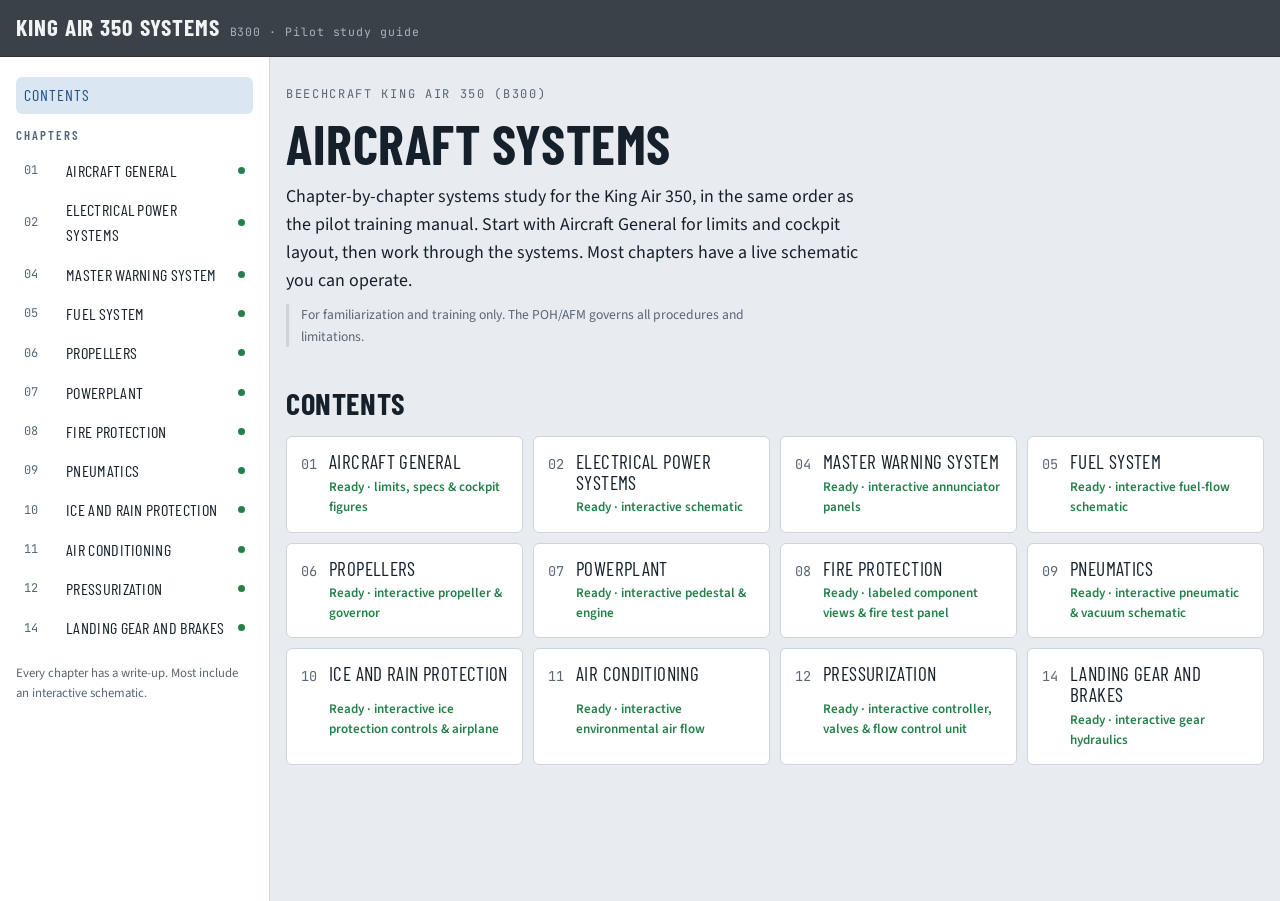
==== commit 6435a0c3: "Add Aircraft General chapter; remove remaining placeholder chapters Chapter 1: description, 350/300 " ====
--- a/king-air-350/index.html
+++ b/king-air-350/index.html
@@ -856,6 +856,22 @@
 .lg-horn.on { color: #ffcf4a; font-weight: 700; animation: blink .5s steps(1) infinite; }
 .lg-anns { grid-template-columns: minmax(0, 1fr); max-width: 200px; }
 
+/* ---------- aircraft general ---------- */
+.gn-viewer { display: grid; grid-template-columns: 250px minmax(0, 1fr); gap: 16px; align-items: start; }
+.gn-list { display: grid; gap: 6px; max-height: 760px; overflow: auto; padding-right: 4px; }
+.gn-item { display: grid; grid-template-columns: 64px minmax(0, 1fr); gap: 10px; align-items: center; text-align: left; padding: 6px; border-radius: 6px; border: 1px solid var(--line); background: var(--surface); color: var(--fg); cursor: pointer; font-size: .86rem; }
+.gn-item img { width: 64px; height: 64px; object-fit: cover; border-radius: 4px; background: #fff; }
+.gn-item[aria-selected="true"] { border-color: var(--accent); box-shadow: 0 0 0 2px var(--accent) inset; }
+.gn-stage { display: grid; gap: 10px; min-width: 0; }
+.gn-bar { display: flex; gap: 8px; align-items: center; flex-wrap: wrap; }
+.gn-title { flex: 1; min-width: 180px; font-family: var(--f-display); font-size: 1.15rem; letter-spacing: .04em; text-transform: uppercase; }
+.gn-desc { font-size: .93rem; color: var(--muted); }
+.gn-img { background: #fff; border-radius: 6px; border: 1px solid var(--line); overflow: auto; max-height: 820px; }
+.gn-img img { display: block; width: 100%; height: auto; }
+.gn-img.zoom img { width: auto; max-width: none; }
+.gn-far td, .gn-far th { font-size: .82rem; vertical-align: top; }
+@media (max-width: 860px) { .gn-viewer { grid-template-columns: minmax(0, 1fr); } .gn-list { grid-auto-flow: column; grid-auto-columns: 220px; max-height: none; overflow-x: auto; } }
+
 @media (max-width: 1120px) {
   .sim { grid-template-columns: minmax(0, 1fr); }
   .side { grid-template-columns: repeat(auto-fit, minmax(280px, 1fr)); }
@@ -894,7 +910,7 @@
     <a class="home-link" href="#" id="homeLink">Contents</a>
     <h2>Chapters</h2>
     <ol class="toc" id="toc"></ol>
-    <p class="note">Green dot = chapter has content. Other chapters are set up and waiting for material.</p>
+    <p class="note">Every chapter has a write-up. Most include an interactive schematic.</p>
   </nav>
 
   <main id="main"></main>
@@ -2065,7 +2081,7 @@
         <p>Downstream of the tee, the air passes through the <b>18 psi pressure regulator</b> under the right seat deck, just forward of the main spar. It has a built-in <b>relief valve</b> set at <b>21 psi</b> in case the regulator fails. With an engine at 70–80% N1 it gives 18 ± 1 psi.</p>
       </div>
       <div class="mw-stack">
-        <div class="card"><h3>Pneumatic pressure gage</h3><p>On the copilot's right subpanel. It reads the pressure available to the pneumatic manifold, in psi. The green arc runs from 10 to just below 20 psi, with a red line at 20.</p></div>
+        <div class="card"><h3>Pneumatic pressure gage</h3><p>On the copilot's right subpanel. It reads the pressure available to the pneumatic manifold, in psi. Normal range 12–20 psi (green arc), maximum 20 psi (red line).</p></div>
         <div class="card"><h3>Also tapped off the high-pressure line</h3><p>The <b>window defogging regulator</b>, upstream of the 18 psi regulator, and each side's <b>brake deice valve</b>, between that engine's pneumatic air valve and its check valve. Rudder boost pressure transducers are on the King Air 300 only.</p></div>
       </div>
     </div>
@@ -3125,13 +3141,236 @@
 </div>
 </template>
 
+<template id="tpl-aircraft-general">
+<div class="view">
+  <header class="chapter-head">
+    <div class="eyebrow">Chapter 1</div>
+    <h1>Aircraft General</h1>
+    <p class="lede">The Super King Air 350 (B300) is a high-performance, pressurized, T-tail twin turboprop certificated for IFR, day or night, and known icing. It's an all-metal, low-wing monoplane: cantilever high-aspect-ratio wings with NASA winglets, a monocoque fuselage with a squared-oval cabin and flat floor, and faired oval nacelles that hold both the PT6A-60A engines and the main gear.</p>
+    <p class="disclaimer">Study aid built from the King Air 300/350 training manual general section. It is not an approved document. The POH/AFM governs all limits and procedures. The 350 values are shown first, with the 300 for comparison.</p>
+    <div class="subnav" id="gnSubnav">
+      <button data-go="gn-desc">Description</button>
+      <button data-go="gn-spec">Specifications</button>
+      <button data-go="gn-spd">Airspeeds &amp; limits</button>
+      <button data-go="gn-mark">Instrument markings</button>
+      <button data-go="gn-door">Doors &amp; exits</button>
+      <button data-go="gn-deck">Flight deck</button>
+      <button data-go="gn-ground">Ground handling</button>
+      <button data-go="gn-diff">300 → 350 differences</button>
+      <button data-go="gn-far">Certification table</button>
+      <button data-go="gn-figs">Cockpit &amp; cabin figures</button>
+    </div>
+  </header>
+
+  <section class="block" id="gn-desc">
+    <h2>Description <span class="ref">Figures 1-1 to 1-5</span></h2>
+    <div class="two-col">
+      <div class="prose">
+        <p><b>Wing:</b> fully cantilevered and high aspect ratio. The airfoil gives low cruise drag with easy low-speed handling for terminal and small-airport work. The 350 adds NASA-designed winglets.</p>
+        <p><b>Nacelles:</b> faired oval, minimum frontal area, one each side of the wing center section, housing engine and landing gear. Placed to maximize propeller-to-ground clearance, reduce cabin noise and keep drag low. Pitot-type intakes and small exhaust stacks also cut drag.</p>
+        <p><b>T-tail:</b> better aerodynamics, lighter control forces and a wider CG range. Combined with the straight wing, it gives excellent control in all regimes.</p>
+        <p><b>Fuselage:</b> conventional monocoque in high-strength aluminum. The cabin profile is squared-oval rather than round, so passengers sit upright without sloping walls, and the floor is flat side to side.</p>
+      </div>
+      <div class="mw-stack">
+        <div class="card"><h3>Configuration (350)</h3><p>Certificated for up to <b>17 people</b> (15 passengers plus 2 crew). The usual corporate layout is 9 to 11. Almost any arrangement is possible, and options add cost and weight. See the cabin seating figure below.</p></div>
+        <div class="card"><h3>Crew (350)</h3><p>One pilot, except where operating rules say otherwise, with FAA-approved seating of nine passengers or fewer. Otherwise a pilot and copilot.</p></div>
+      </div>
+    </div>
+  </section>
+
+  <section class="block" id="gn-spec">
+    <h2>Specifications <span class="ref">pages 1-8, 1-12</span></h2>
+    <div class="bus-table-wrap"><table><thead><tr><th>Item</th><th>King Air 350 (B300)</th><th>King Air 300</th></tr></thead><tbody>
+      <tr><td>Occupancy, max FAA certificated (incl. crew)</td><td>17</td><td>15</td></tr>
+      <tr><td>Passengers, normal configuration</td><td>9 to 11</td><td>6 to 10</td></tr>
+      <tr><td>Engines</td><td colspan="2">2 × P&amp;W PT6A-60A, 1,050 SHP</td></tr>
+      <tr><td>Propellers</td><td colspan="2">2 × Hartzell, 4-blade, reversible</td></tr>
+      <tr><td>Landing gear</td><td colspan="2">Retractable tricycle, dual main wheels, hydraulic</td></tr>
+      <tr><td>Wing area</td><td>310 sq ft</td><td>303 sq ft</td></tr>
+      <tr><td>Maximum ramp weight</td><td>15,100 lb</td><td>14,100 lb</td></tr>
+      <tr><td>Maximum takeoff weight</td><td>15,000 lb</td><td>14,000 lb</td></tr>
+      <tr><td>Maximum landing weight</td><td>15,000 lb</td><td>14,000 lb</td></tr>
+      <tr><td>Maximum zero fuel weight</td><td>12,500 lb</td><td>11,500 lb</td></tr>
+      <tr><td>Baggage compartment, max</td><td colspan="2">510 lb with fold-up seats · 550 lb without</td></tr>
+      <tr><td>Cabin width / height (max)</td><td colspan="2">54 in / 57 in</td></tr>
+      <tr><td>Cabin length (between pressure bulkheads)</td><td>24 ft 10 in</td><td>22 ft</td></tr>
+      <tr><td>Airstair door (min width × height)</td><td colspan="2">26.75 in × 51.5 in</td></tr>
+      <tr><td>Cargo door (350C)</td><td>49 in wide × 52 in high</td><td>—</td></tr>
+      <tr><td>Pressure vessel volume</td><td>443 cu ft</td><td>393 cu ft</td></tr>
+      <tr><td>Potential cargo-area volume</td><td>303 cu ft</td><td>253 cu ft</td></tr>
+      <tr><td>Wing loading</td><td>48.4 lb/sq ft</td><td>46.2 lb/sq ft</td></tr>
+      <tr><td>Power loading</td><td>7.14 lb/SHP</td><td>6.7 lb/SHP</td></tr>
+    </tbody></table></div>
+  </section>
+
+  <section class="block" id="gn-spd">
+    <h2>Airspeeds &amp; limits <span class="ref">pages 1-9, 1-13</span></h2>
+    <div class="two-col">
+      <div class="bus-table-wrap"><table><thead><tr><th>Limit (KIAS unless noted)</th><th>350</th><th>300</th></tr></thead><tbody>
+        <tr><td>V<sub>MO</sub> / M<sub>MO</sub></td><td>263 / .58 M</td><td>259 / .58 M</td></tr>
+        <tr><td>Maneuvering, V<sub>A</sub></td><td>184</td><td>181</td></tr>
+        <tr><td>V<sub>FE</sub> approach / full down</td><td>202 / 158</td><td>200 / 157</td></tr>
+        <tr><td>V<sub>LE</sub></td><td>184</td><td>181</td></tr>
+        <tr><td>V<sub>LO</sub> extension / retraction</td><td>184 / 166</td><td>181 / 163</td></tr>
+        <tr><td>Turbulent air penetration</td><td>170</td><td>170</td></tr>
+        <tr><td>Max demonstrated crosswind</td><td>20 kt</td><td>25 kt</td></tr>
+        <tr><td>Two-engine best angle, V<sub>X</sub></td><td>125</td><td>122</td></tr>
+        <tr><td>Two-engine best rate, V<sub>Y</sub></td><td>140</td><td>137</td></tr>
+        <tr><td>Intentional one-engine-inop, V<sub>SSE</sub></td><td>110</td><td>110</td></tr>
+      </tbody></table></div>
+      <div class="bus-table-wrap"><table><thead><tr><th>Emergency speeds (KIAS)</th><th>350 (15,000 lb)</th><th>300 (14,000 lb)</th></tr></thead><tbody>
+        <tr><td>One-engine-inop best angle, V<sub>XSE</sub></td><td>125</td><td>120</td></tr>
+        <tr><td>One-engine-inop best rate, V<sub>YSE</sub></td><td>125</td><td>122</td></tr>
+        <tr><td>One-engine-inop enroute climb</td><td>125</td><td>—</td></tr>
+        <tr><td>V<sub>MCA</sub> flaps up / approach</td><td>94 / 93</td><td>92 / 86</td></tr>
+        <tr><td>Emergency descent</td><td>184</td><td>181</td></tr>
+        <tr><td>Maximum range glide</td><td>135</td><td>134</td></tr>
+        <tr><td>One-engine-inop landing, flaps up / down</td><td>—</td><td>131 / 105</td></tr>
+        <tr><td>Takeoff, flaps up: V<sub>1</sub> rotation / V<sub>2</sub> 50 ft</td><td>—</td><td>112 / 120</td></tr>
+        <tr><td>Takeoff, flaps approach: V<sub>1</sub> / V<sub>2</sub></td><td>—</td><td>101 / 107</td></tr>
+      </tbody></table></div>
+    </div>
+    <div class="two-col">
+      <div class="bus-table-wrap"><table><thead><tr><th>Cruise climb</th><th>350</th><th>300</th></tr></thead><tbody>
+        <tr><td>Sea level to 10,000 ft</td><td>170</td><td>160</td></tr>
+        <tr><td>10,000 to 15,000 ft</td><td>160</td><td rowspan="2">140 (10,000–20,000)</td></tr>
+        <tr><td>15,000 to 20,000 ft</td><td>150</td></tr>
+        <tr><td>20,000 to 25,000 ft</td><td>140</td><td>130</td></tr>
+        <tr><td>25,000 to 30,000 ft</td><td>130</td><td rowspan="2">120 (25,000–35,000)</td></tr>
+        <tr><td>30,000 to 35,000 ft</td><td>120</td></tr>
+      </tbody></table></div>
+      <div class="card"><h3>Overspeed warning (350)</h3><p>An overspeed warning horn sounds when airspeed passes the barber pole by no more than 6 kt or .01 Mach, whichever is less. A test switch on the copilot's left subpanel checks it before flight. The red-striped maximum allowable airspeed pointer adjusts itself with altitude.</p></div>
+    </div>
+  </section>
+
+  <section class="block" id="gn-mark">
+    <h2>Instrument markings <span class="ref">Figures 1-16, 1-17</span></h2>
+    <div class="two-col">
+      <div class="bus-table-wrap"><table><thead><tr><th>Instrument</th><th>Marking</th><th>Meaning</th></tr></thead><tbody>
+        <tr><td rowspan="6">Airspeed (350)</td><td>263 KIAS / .58 M</td><td>V<sub>MO</sub> / M<sub>MO</sub> (red striped, self-adjusting)</td></tr>
+        <tr><td>94 KIAS (red line)</td><td>V<sub>MCA</sub></td></tr>
+        <tr><td>125 KIAS (blue line)</td><td>V<sub>YSE</sub></td></tr>
+        <tr><td>81–96 KIAS</td><td>Full flap operating range</td></tr>
+        <tr><td>96–158 KIAS (narrow)</td><td>Flaps-up stall to max for flaps beyond 40%</td></tr>
+        <tr><td>202 KIAS</td><td>Max flaps to/at approach</td></tr>
+        <tr><td>Pneumatic pressure</td><td>12–20 psi · 20 psi</td><td>Normal · maximum</td></tr>
+        <tr><td>Gyro suction</td><td>4.3–5.9 in Hg · 2.8–4.3 in Hg</td><td>Normal, sea level–15,000 ft · normal, 15,000–35,000 ft</td></tr>
+        <tr><td>Fuel quantity</td><td>0–265 lb</td><td>No takeoff range</td></tr>
+        <tr><td>Cabin altimeter / differential</td><td>0–6.6 psi · above 6.6</td><td>Approved · unapproved</td></tr>
+        <tr><td>Prop deice ammeter</td><td>26–32 A</td><td>Normal</td></tr>
+        <tr><td>Flap position</td><td>40%</td><td>Approach</td></tr>
+      </tbody></table></div>
+      <div class="bus-table-wrap"><table><thead><tr><th>Engine instrument</th><th>Normal</th><th>Limits</th></tr></thead><tbody>
+        <tr><td>ITT</td><td>400–820 °C</td><td>820 °C max continuous · 1,000 °C max, starting only</td></tr>
+        <tr><td>Torque</td><td>0–100%</td><td>100% max</td></tr>
+        <tr><td>Prop tach (Np)</td><td>1,450–1,700 rpm</td><td>1,700 rpm max</td></tr>
+        <tr><td>Gas generator (N1)</td><td>62–104%</td><td>104% max</td></tr>
+        <tr><td>Oil temperature</td><td>0–99 °C</td><td>99–110 °C caution · 110 °C max</td></tr>
+        <tr><td>Oil pressure</td><td>90–135 psi</td><td>60 psi min · 60–90 caution · 200 psi max</td></tr>
+        <tr><td colspan="3">King Air 350 FL-120 and after: digital torque and N1 gauges. The fuel flow gauge has no limit markings.</td></tr>
+      </tbody></table></div>
+    </div>
+  </section>
+
+  <section class="block" id="gn-door">
+    <h2>Doors &amp; exits <span class="ref">Figures 1-10, 1-11</span></h2>
+    <div class="two-col">
+      <div class="prose">
+        <p><b>Airstair door:</b> left side, just aft of the wing. It swings down on its bottom hinge to form a four-step stair; two steps fold flat when it closes. A self-storing platform covers the sill to protect the seal. A plastic-encased cable supports the door and serves as a handhold, and a hydraulic damper lowers it gently. Only one person on the stair at a time.</p>
+        <p><b>Locking:</b> interconnected inside and outside handles drive two bayonet pins on each side and two hooks at the top. A release button must be held to turn the handle to unlock, which is a deliberate two-hand action. A differential-pressure diaphragm in the button makes it harder to press as cabin differential rises. The door can be key-locked on the ground.</p>
+        <p><b>Checking it's locked:</b></p>
+        <ul class="tight">
+          <li>Handle fully clockwise, pointing down, and the button popped out.</li>
+          <li>The handle won't turn without the button.</li>
+          <li>The safety lock is around the diaphragm shaft (lift the step below the handle and press the red light switch).</li>
+          <li>The green stripe on each latch bolt is aligned in the inspection ports.</li>
+          <li>The upper hooks are engaged, seen through the headliner openings with the CABIN DOOR HOOK OBSV LT SW.</li>
+        </ul>
+        <p>Do the Cabin Door Annunciator Circuitry Check before the first flight of the day. If anything isn't met, <b>do not take off</b>.</p>
+      </div>
+      <div class="mw-stack">
+        <div class="card"><h3>Warning</h3><p>Never try to unlock or check the door in flight. If the cabin door annunciator lights or you suspect the door: everyone seated and belted, and reduce cabin pressure to the lowest practical value, altitude permitting. After a full-stop landing, only a crew member checks the door.</p></div>
+        <div class="card"><h3>Emergency exits</h3><p>Left and right at the forward end of the passenger cabin. Non-hinged plug hatches: inside, the EXIT-PULL handle, which always works; outside, a flush pull-out handle. They lift into the cabin. The lock-lever (down = locked) is for security when parked only. Put it <b>up</b> before flight so the hatch can be removed from outside.</p></div>
+        <div class="card"><h3>350C cargo door</h3><p>A large, top-hinged swing-up door with the airstair door built into it. Two inside handles, behind access covers (upper aft and lower forward), drive crescent latches and pins. Close the lower access cover before opening or it breaks. Gas springs raise and hold the door. Passive inflatable seals inflate with cabin pressure. It opens from inside only.</p></div>
+      </div>
+    </div>
+  </section>
+
+  <section class="block" id="gn-deck">
+    <h2>Flight deck <span class="ref">Figures 1-12 to 1-21</span></h2>
+    <div class="two-col">
+      <div class="prose">
+        <p>Side-by-side seats either side of the pedestal, adjustable fore and aft, up and down, and tilting, with air-bag lumbar support, seat belts and inertia-reel shoulder harnesses. Dual controls let either pilot fly, and the layout suits single-pilot or two-crew operation.</p>
+        <ul class="tight">
+          <li><b>Fuel control panel:</b> left sidewall, with quantity gauges, switches and circuit breakers.</li>
+          <li><b>Instrument panel:</b> flight instruments, engine instruments in a double vertical row beside the avionics, and the center avionics panel (nav/comm, weather radar).</li>
+          <li><b>Pedestal:</b> engine controls, flap handle, rudder and aileron trim, pressurization controls, and usually the flight director and autopilot.</li>
+          <li><b>Right side panel:</b> the main circuit breaker panel, with the static air selector just below.</li>
+          <li><b>Subpanels:</b> pilot's on the left, copilot's on the right. Systems controls, engine switches, master switch and landing gear.</li>
+          <li><b>Overhead panel:</b> lighting rheostats, windshield wiper, generator load and voltage gauges, battery and prop deice ammeters, emergency light switch, oxygen mask mic switches, NO SMOKING and FASTEN BELT signs, cabin lights, and the operating and airspeed limitation placards.</li>
+        </ul>
+      </div>
+      <div class="card"><h3>Control surfaces</h3><p>Conventional ailerons and rudder, and a T-tail horizontal stabilizer and elevator on top of the fin. All are cable-operated from dual controls. The 350 has dual push-rod actuators on all pilot-controlled trim tabs (the 300 has single), and parallel hinge lines on surfaces and tabs.</p></div>
+    </div>
+  </section>
+
+  <section class="block" id="gn-ground">
+    <h2>Ground handling <span class="ref">Figures 1-23 to 1-27</span></h2>
+    <div class="comp-grid">
+      <div class="comp-card"><h4>Tiedown &amp; securing</h4><p>Overnight or in high wind: chocks fore and aft of all wheels, tie down at the mooring points, control lock and rudder gust pin installed, flaps up, and covers on. Tie the props: they're free-spinning, and windmilling turns engine gears and bearings without lubrication. Inlet covers on in blowing dust or rain.</p></div>
+      <div class="comp-card"><h4>Before towing</h4><p>Release the parking brake (handle pushed in, under the left corner of the subpanel) and remove the rudder gust lock pin from the pilot's floor. Leaving either in can seriously damage tires, brakes and steering linkage.</p></div>
+      <div class="comp-card"><h4>Taxiing</h4><p>Turn radii assume partial braking and differential power. Locking the inside brake can damage the tire or strut. If the wingtip clears, the tail will. Keep clear of the prop-wash danger area behind the engines when taxiing, turning and starting.</p></div>
+      <div class="comp-card"><h4>Servicing &amp; preflight</h4><p>The POH Handling, Servicing and Maintenance section is mandatory and supersedes the training manual's servicing chart. The preflight is divided into five areas: start in the flight compartment, then go aft and clockwise around the airplane.</p></div>
+    </div>
+  </section>
+
+  <section class="block" id="gn-diff">
+    <h2>King Air 300 → 350 (B300) differences</h2>
+    <p class="prose">Far more is the same than different. The BE-300/BE-1900 type rating covers the 300, the 350 and the 1900 Airliner.</p>
+    <div class="comp-grid">
+      <div class="comp-card"><h4>Airframe</h4><ul class="tight"><li>Cabin 34 in longer (14.4 in ahead of the wing, 19.6 in aft): fuselage 43 ft 10 in → 46 ft 8 in.</li><li>Dual navigation lights on the wingtips. NASA winglets.</li><li>Span 54 ft 6 in → 57 ft 11 in. Wing area 303 → 310 sq ft.</li><li>Dual push rods on all trim tabs, and parallel hinge lines.</li><li>Overspeed warning horn. Improved, lower-distortion windshield.</li><li>Flaps always go to the position selected. Nothing can be selected between approach and down.</li><li>Maximum takeoff temperature with ice vanes extended: +10 °C.</li></ul></div>
+      <div class="comp-card"><h4>Annunciators</h4><ul class="tight"><li>White <b>status</b> annunciators added, with no master flasher. The panel is ordered amber, green, white from top to bottom, angled about 30° and moved beside the flap and cabin gauges. Autofeather lights moved to the glareshield.</li><li><b>Red:</b> CABIN DIFF HI (above 6.9 psid). CABIN ALT HI now at 12,000 ft, with a cancelable tone. #1 and #2 AC BUS replace INVERTER (±10% voltage or ±5% frequency).</li><li><b>Amber:</b> OXY NOT ARMED, AUTOFTHER OFF (switch not ARM, gear down and locked), RUD BOOST OFF. BL AIR OFF changed from green to amber.</li><li><b>Green:</b> WING DEICE and TAIL DEICE.</li><li><b>White:</b> CABIN ALTITUDE (10,000 ft plus tone). PROP PITCH, LDG/TAXI LIGHT, PASS OXYGEN and N1 LOW changed to white.</li></ul></div>
+      <div class="comp-card"><h4>Propeller</h4><ul class="tight"><li>A power lever microswitch removes ground low pitch stop power at about 68–70% N1, preventing surging.</li><li>The ground low pitch stop test switch energizes the solenoids instead of de-energizing them.</li><li>Blade angles: feather +79.3°, flight low pitch stop +12°, ground low pitch stop +2°.</li></ul></div>
+      <div class="comp-card"><h4>Electrical &amp; rudder boost</h4><ul class="tight"><li>BATTERY BUS switch (normal or emergency off) on the pilot's left subpanel, for turning off the hot battery bus.</li><li>All fuel indications on the triple-fed bus, so generator ties aren't closed manually before a battery start.</li><li>Beacons moved to the triple-fed bus, nav lights to the left generator bus.</li><li>Separate ON / OFF / BUS TRANSFER switch per inverter. No. 1 inverter is fed from the center bus, No. 2 from the right generator bus. They're phase-locked, and with no inverter relays, BUS TRANSFER ties like AC buses together.</li><li>Rudder boost senses torque (about 30% to 80% differential) instead of P3, so brake deice doesn't need to be off for takeoff.</li></ul></div>
+    </div>
+  </section>
+
+  <section class="block" id="gn-far">
+    <h2>FAR performance certification comparisons <span class="ref">Table 1-1</span></h2>
+    <div class="bus-table-wrap"><table class="gn-far"><thead><tr><th></th><th>FAR 23 / CAR 3 normal category</th><th>SFAR 41C domestic</th><th>Climb segments</th><th>SFAR 41C ICAO (Annex 8)</th><th>FAR 25 &amp; FAR 23 commuter</th></tr></thead><tbody>
+      <tr><td rowspan="3"><b>One engine inop takeoff climb</b></td><td rowspan="3">At 5,000 ft PA, +5 °C: rate of climb ≥ .027 × V<sub>SO</sub>² (kt), at least 1.2% gradient. Turbine: at 5,000 ft PA, +27 °C, rate ≥ .014 × V<sub>SO</sub>², at least .06% gradient at V<sub>YSE</sub>.</td><td rowspan="3">Positive climb at V<sub>1</sub> out of ground effect, gear down, flaps takeoff. ≥ 2% at V<sub>2</sub> up to 400 ft, gear up, flaps takeoff. ≥ 1.2% at 1,000 ft at V<sub>YSE</sub>.</td><td>1st: gear down, flaps T.O., 35 ft to gear up</td><td>Positive climb at V<sub>1</sub> out of ground effect</td><td>Positive climb at V<sub>LOF</sub> out of ground effect</td></tr>
+      <tr><td>2nd: gear up, flaps T.O., gear up to 400 ft</td><td>≥ 2% at V<sub>2</sub></td><td>≥ 2.4% FAR 25 or 2.0% FAR 23 C.C. at V<sub>2</sub></td></tr>
+      <tr><td>3rd: enroute, 400–1,500 ft</td><td>≥ 1.2% at 1,500 ft, V<sub>YSE</sub></td><td>≥ 1.2% at 1,500 ft, V<sub>YSE</sub></td></tr>
+      <tr><td><b>Runway required</b></td><td>All-engine T.O. over 50 ft</td><td>Accelerate-stop above 12,500 lb, or all-engine T.O. over 50 ft at or below 12,500 lb (note 1)</td><td></td><td>Longest of: all-engine T.O. over 50 ft × 1.15, accelerate-go, accelerate-stop</td><td>Longest of: all-engine T.O. over 35 ft × 1.15, accelerate-go, accelerate-stop</td></tr>
+      <tr><td><b>Approach climb, one engine inop</b></td><td>N.A.</td><td>N.A.</td><td></td><td>≥ 2.1% at V<sub>REF</sub></td><td>≥ 2.1% at V<sub>REF</sub></td></tr>
+      <tr><td><b>Landing climb, all engines</b></td><td>N.A.</td><td>≥ 3.3% at V<sub>REF</sub></td><td></td><td>≥ 3.3% at V<sub>REF</sub></td><td>≥ 3.2% FAR 25 or ≥ 3.3% FAR 23 C.C. at V<sub>REF</sub></td></tr>
+      <tr><td><b>Landing distance</b></td><td>Actual over 50 ft (note 2)</td><td>Actual over 50 ft (note 2)</td><td></td><td>Actual over 50 ft × 1.67 = field length (note 2)</td><td>Actual over 50 ft (note 2)</td></tr>
+    </tbody></table></div>
+    <p class="disclaimer">Note 1: commercial operators must comply at all weights. Note 2: multiplied by 1.67 for FAR 121 and 135 operations.</p>
+  </section>
+
+  <section class="block" id="gn-figs">
+    <h2>Cockpit &amp; cabin figures <span class="ref">Figures 1-6, 1-8, 1-12 to 1-21</span></h2>
+    <p class="prose">Select a figure to view it. Use the arrows (or your keyboard's arrow keys) to step through, and "Full size" to zoom in. External and airframe drawings are left out.</p>
+    <div class="gn-viewer">
+      <div class="gn-list" id="gnList" role="listbox" aria-label="Figures"></div>
+      <div class="gn-stage card">
+        <div class="gn-bar"><button type="button" class="pbtn" id="gnPrev" aria-label="Previous figure">◀</button><div class="gn-title" id="gnTitle"></div><button type="button" class="pbtn" id="gnNext" aria-label="Next figure">▶</button><button type="button" class="pbtn envb" id="gnZoom" aria-pressed="false">Full size</button></div>
+        <p class="gn-desc" id="gnDesc"></p>
+        <div class="gn-img" id="gnImgWrap"><img id="gnImg" alt=""></div>
+      </div>
+    </div>
+  </section>
+</div>
+</template>
+
 <script>
 (function () {
 "use strict";
 
 /* ================= Chapters (order follows the training manual contents) ================= */
 const CHAPTERS = [
-  { n: 1,  id: "aircraft-general",  t: "Aircraft General" },
+  { n: 1,  id: "aircraft-general",  t: "Aircraft General", ready: "Ready · limits, specs & cockpit figures" },
   { n: 2,  id: "electrical",        t: "Electrical Power Systems", ready: "Ready · interactive schematic" },
   { n: 4,  id: "master-warning",    t: "Master Warning System", ready: "Ready · interactive annunciator panels" },
   { n: 5,  id: "fuel",              t: "Fuel System", ready: "Ready · interactive fuel-flow schematic" },
@@ -3142,13 +3381,7 @@
   { n: 10, id: "ice-rain",          t: "Ice and Rain Protection", ready: "Ready · interactive ice protection controls & airplane" },
   { n: 11, id: "air-conditioning",  t: "Air Conditioning", ready: "Ready · interactive environmental air flow" },
   { n: 12, id: "pressurization",    t: "Pressurization", ready: "Ready · interactive controller, valves & flow control unit" },
-  { n: 13, id: "hydraulics",        t: "Hydraulic Power Systems" },
   { n: 14, id: "landing-gear",      t: "Landing Gear and Brakes", ready: "Ready · interactive gear hydraulics" },
-  { n: 15, id: "flight-controls",   t: "Flight Controls" },
-  { n: 16, id: "avionics",          t: "Avionics" },
-  { n: 17, id: "miscellaneous",     t: "Miscellaneous Systems" },
-  { tag: "APP", id: "appendix",      t: "Appendix", kind: "Appendix" },
-  { tag: "IPP", id: "panel-poster",  t: "Instrument Panel Poster", kind: "Reference" }
 ];
 
 const num = c => c.n ? String(c.n).padStart(2, "0") : c.tag;
@@ -3168,7 +3401,7 @@
     <header class="chapter-head">
       <div class="eyebrow">Beechcraft King Air 350 (B300)</div>
       <h1>Aircraft Systems</h1>
-      <p class="lede">Chapter-by-chapter systems study for the King Air 350, in the same order as the pilot training manual. Start with Electrical Power Systems. It has a full write-up and a live power distribution schematic you can operate.</p>
+      <p class="lede">Chapter-by-chapter systems study for the King Air 350, in the same order as the pilot training manual. Start with Aircraft General for limits and cockpit layout, then work through the systems. Most chapters have a live schematic you can operate.</p>
       <p class="disclaimer">For familiarization and training only. The POH/AFM governs all procedures and limitations.</p>
     </header>
     <section class="block">
@@ -3199,7 +3432,7 @@
   </div>`;
 }
 
-const TPL = { "electrical": () => initElectrical(), "master-warning": () => initMasterWarning(), "fuel": () => initFuel(), "powerplant": () => initPowerplant(), "propellers": () => initPropellers(), "pneumatics": () => initPneumatics(), "fire-protection": () => initFireProtection(), "ice-rain": () => initIceRain(), "air-conditioning": () => initAirConditioning(), "pressurization": () => initPressurization(), "landing-gear": () => initLandingGear() };
+const TPL = { "electrical": () => initElectrical(), "master-warning": () => initMasterWarning(), "fuel": () => initFuel(), "powerplant": () => initPowerplant(), "propellers": () => initPropellers(), "pneumatics": () => initPneumatics(), "fire-protection": () => initFireProtection(), "ice-rain": () => initIceRain(), "air-conditioning": () => initAirConditioning(), "pressurization": () => initPressurization(), "landing-gear": () => initLandingGear(), "aircraft-general": () => initAircraftGeneral() };
 function route() {
   const id = (location.hash || "").replace("#", "");
   const ch = CHAPTERS.find(c => c.id === id);
@@ -5910,7 +6143,7 @@
   [["rupL", P.fault.rup.L], ["rupR", P.fault.rup.R], ["reg", P.fault.reg]].forEach(([k, v]) => $("#pnf-" + k).setAttribute("aria-pressed", String(v)));
   const n = $("#pnInfoNow"); if (n && pnSel) n.textContent = "Now: " + PNC[pnSel].state();
 }
-const PN_G = { p: { min: 0, max: 24, ticks: [0, 5, 10, 15, 20], green: [10, 19.5], red: 20 }, s: { min: 2, max: 7, ticks: [3, 4, 5, 6], green: [3, 6] } };
+const PN_G = { p: { min: 0, max: 24, ticks: [0, 5, 10, 15, 20], green: [12, 20], red: 20 }, s: { min: 2, max: 7, ticks: [3, 4, 5, 6], green: [2.8, 5.9] } };
 function pnGaugeSVG(id, g) {
   let s = gaugeSVG(Object.assign({ id }, g));
   const ang = v => -120 + 240 * (v - g.min) / (g.max - g.min), pt = (a, r) => [60 + r * Math.sin(a * Math.PI / 180), 60 - r * Math.cos(a * Math.PI / 180)];
@@ -7747,6 +7980,40 @@
   lgTimer = setInterval(() => lgStep(0.1), 100);
 }
 
+/* ================= Chapter 1: Aircraft General ================= */
+const GN_FIGS = [
+  ["fig1-12-flight-deck", "Figure 1-12 · Flight deck layout", "Where everything is: overhead light control panel, instrument panel, pilot and copilot subpanels, pedestal, fuel control panel (left sidewall) and right circuit breaker panel."],
+  ["fig1-13-control-wheels", "Figure 1-13 · Control wheels", "Pilot and copilot wheels: electric trim rocker switches, autopilot/yaw damp (1st level) and electric trim disconnect (2nd level), touch control steering (300) / microphone (350), microphone (300) / line advance (350), pitch sync (350), map light switch, and the copilot's 8-day clock."],
+  ["fig1-14-fuel-panels", "Figure 1-14 · Fuel control panels", "King Air 300, and King Air 350 prior to FL-120 and FL-120 and after. Fuel quantity gauges, switches and circuit breakers on the pilot's left sidewall."],
+  ["fig1-15-instrument-panels", "Figure 1-15 · Instrument panels", "King Air 300 and 350 instrument panels: flight instruments, engine instruments in a double vertical row, and the center avionics panel."],
+  ["fig1-16-instrument-markings", "Figure 1-16 · Instrument markings", "Airspeed indicators (300 and 350), pneumatic pressure, gyro suction, fuel quantity, cabin altimeter and differential, prop deice ammeter and flap position markings. Summarized in the Instrument markings table above."],
+  ["fig1-17-engine-instruments", "Figure 1-17 · Engine instruments", "ITT, torque, prop tach, N1, fuel flow, and oil temperature and pressure markings, including the digital gauges on 350 FL-120 and after."],
+  ["fig1-18-center-pedestal", "Figure 1-18 · Center pedestal", "Engine control quadrant (power, prop and condition levers), flap handle, rudder and aileron trim, and the pressurization controls. Usually the flight director and autopilot too."],
+  ["fig1-19-right-side-panel", "Figure 1-19 · Right side panel", "The main (right) circuit breaker panel in three versions: King Air 350 prior to FL-120, FL-121 thru FL-288, and FL-289 and after. The static air selector is just below."],
+  ["fig1-20-subpanels", "Figure 1-20 · Subpanels", "Pilot's and copilot's subpanels for the 300 and 350: systems controls, engine switches, master switch and landing gear controls."],
+  ["fig1-21-overhead-panel", "Figure 1-21 · Overhead light control panel", "King Air 350: lighting rheostats, windshield wiper, generator load and voltage gauges, battery and prop deice ammeters, emergency light, oxygen mask mic switches, sign switches, cabin lights and limitation placards."],
+  ["fig1-8-350-seating", "Figure 1-8 · King Air 350 cabin seating", "Nine- and eleven-passenger seating configurations."],
+  ["fig1-6-300-seating", "Figure 1-6 · King Air 300 cabin seating", "Forward club, aft club with two aft-facing chairs, and aft club with forward couch configurations."]
+];
+let gnIdx = 0;
+function gnShow(i) {
+  gnIdx = (i + GN_FIGS.length) % GN_FIGS.length;
+  const [f, t, d] = GN_FIGS[gnIdx];
+  $("#gnImg").src = `img/general/${f}.jpg`; $("#gnImg").alt = t;
+  $("#gnTitle").textContent = t; $("#gnDesc").textContent = d;
+  $$("#gnList [data-gn]").forEach(b => b.setAttribute("aria-selected", String(+b.dataset.gn === gnIdx)));
+}
+function initAircraftGeneral() {
+  $("#gnSubnav").addEventListener("click", e => { const b = e.target.closest("[data-go]"); if (b) document.getElementById(b.dataset.go).scrollIntoView({ behavior: "smooth", block: "start" }); });
+  $("#gnList").innerHTML = GN_FIGS.map(([f, t], i) => `<button type="button" role="option" class="gn-item" data-gn="${i}" aria-selected="false"><img src="img/general/${f}.jpg" alt="" loading="lazy"><span>${esc(t)}</span></button>`).join("");
+  $("#gnList").addEventListener("click", e => { const b = e.target.closest("[data-gn]"); if (b) gnShow(+b.dataset.gn); });
+  $("#gnPrev").addEventListener("click", () => gnShow(gnIdx - 1));
+  $("#gnNext").addEventListener("click", () => gnShow(gnIdx + 1));
+  $("#gnZoom").addEventListener("click", () => { const on = !$("#gnImgWrap").classList.contains("zoom"); $("#gnImgWrap").classList.toggle("zoom", on); $("#gnZoom").setAttribute("aria-pressed", String(on)); });
+  $("#gn-figs").addEventListener("keydown", e => { if (e.key === "ArrowRight") { gnShow(gnIdx + 1); e.preventDefault(); } if (e.key === "ArrowLeft") { gnShow(gnIdx - 1); e.preventDefault(); } });
+  gnShow(0);
+}
+
 /* ================= boot ================= */
 buildToc();
 $("#menuBtn").addEventListener("click", () => { const o = $("#rail").classList.toggle("open"); $("#menuBtn").setAttribute("aria-expanded", String(o)); });
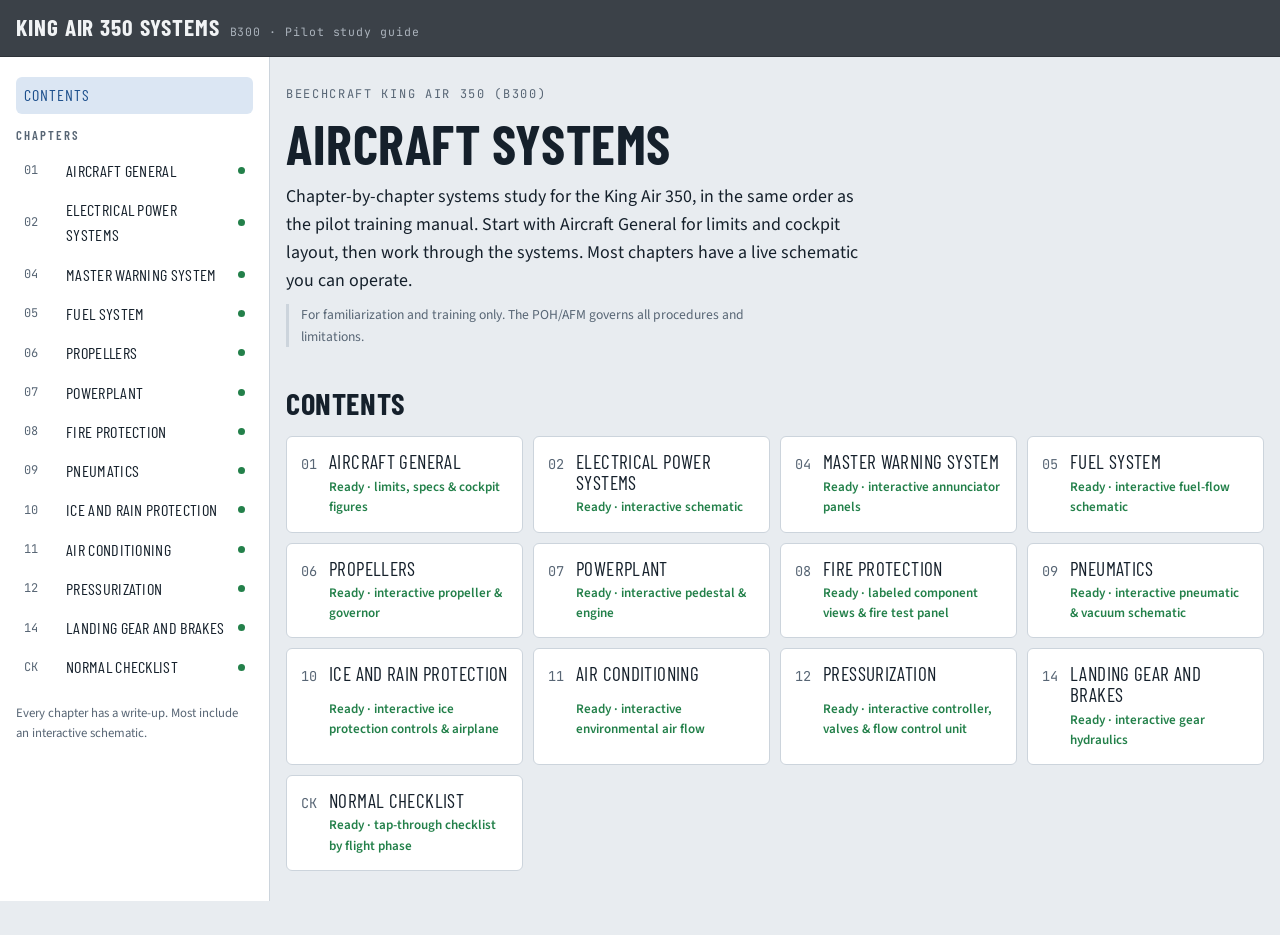
==== commit ccc68bce: "King Air 350: add tap-through normal checklist Built from Section 4 Normal Procedures with the marke" ====
--- a/king-air-350/index.html
+++ b/king-air-350/index.html
@@ -872,6 +872,101 @@
 .gn-far td, .gn-far th { font-size: .82rem; vertical-align: top; }
 @media (max-width: 860px) { .gn-viewer { grid-template-columns: minmax(0, 1fr); } .gn-list { grid-auto-flow: column; grid-auto-columns: 220px; max-height: none; overflow-x: auto; } }
 
+/* ---------- Normal checklist ---------- */
+.ck-view { gap: 24px; }
+.ck-wrap { display: grid; gap: 14px; max-width: 860px; width: 100%; }
+.ck-wrap > * { min-width: 0; }
+.ck-tabs {
+  position: sticky; top: calc(env(safe-area-inset-top, 0px) + 56px); z-index: 6;
+  display: flex; gap: 6px; overflow-x: auto; -webkit-overflow-scrolling: touch; scrollbar-width: thin;
+  padding: 8px 0; background: var(--bg); border-bottom: 1px solid var(--line);
+}
+.ck-tab {
+  flex: 0 0 auto; display: grid; gap: 1px; justify-items: start; text-align: left;
+  border: 1px solid var(--line); background: var(--surface); border-radius: var(--r); padding: 6px 10px; cursor: pointer;
+}
+.ck-tab .t { font-family: var(--f-display); text-transform: uppercase; letter-spacing: .05em; font-size: .95rem; white-space: nowrap; }
+.ck-tab .c { font-family: var(--f-mono); font-size: .68rem; color: var(--muted); }
+.ck-tab:hover { border-color: var(--accent); }
+.ck-tab[aria-current="true"] { background: var(--accent); border-color: var(--accent); color: var(--accent-ink); }
+.ck-tab[aria-current="true"] .c { color: var(--accent-ink); opacity: .85; }
+.ck-tab.done:not([aria-current="true"]) { border-color: var(--ok); }
+.ck-tab.done .c::before { content: "✓ "; color: var(--ok); }
+.ck-tab.done[aria-current="true"] .c::before { color: inherit; }
+.ck-tools { display: flex; flex-wrap: wrap; align-items: center; gap: 8px 14px; font-size: .9rem; }
+.ck-quick { display: inline-flex; align-items: center; gap: 6px; cursor: pointer; }
+.ck-quick input { width: 18px; height: 18px; accent-color: var(--accent); }
+.ck-legend { color: var(--muted); font-size: .82rem; }
+.ck-sp { flex: 1 1 auto; }
+.ck-mk { display: inline-block; min-width: 1.1em; text-align: center; font-family: var(--f-mono); font-weight: 700; border-radius: 3px; font-size: .8rem; }
+.ck-mk.plus { color: var(--ok); }
+.ck-mk.star { color: var(--warn); }
+.ck-card { background: var(--surface); border: 1px solid var(--line); border-radius: var(--r); overflow: hidden; }
+.ck-card-head { display: flex; align-items: baseline; justify-content: space-between; gap: 12px; padding: 14px 16px 8px; }
+.ck-card-head h2 { font-size: 1.5rem; text-transform: uppercase; letter-spacing: .02em; }
+.ck-count { font-size: .85rem; color: var(--muted); white-space: nowrap; }
+.ck-bar { height: 4px; background: var(--surface-2); }
+.ck-bar span { display: block; height: 100%; width: 0; background: var(--ok); transition: width .25s; }
+.ck-list { display: grid; padding-bottom: 6px; }
+.ck-gh { font-family: var(--f-display); text-transform: uppercase; letter-spacing: .1em; font-size: .85rem; color: var(--muted); padding: 14px 16px 6px; border-top: 1px solid var(--line); background: var(--surface-2); }
+.ck-gh:first-child { border-top: 0; }
+.ck-row {
+  display: grid; grid-template-columns: 26px 2.6em minmax(0, 1fr); align-items: start; gap: 0 8px;
+  width: 100%; text-align: left; background: none; border: 0; border-left: 4px solid transparent;
+  padding: 9px 14px 9px 12px; cursor: pointer; scroll-margin: 140px 0 110px;
+}
+.ck-row + .ck-row, .ck-row + .ck-head, .ck-head + .ck-row { border-top: 1px solid var(--surface-2); }
+.ck-row:hover { background: var(--surface-2); }
+.ck-box { width: 22px; height: 22px; border: 2px solid var(--line); border-radius: 5px; display: grid; place-items: center; margin-top: 1px; font-size: .9rem; line-height: 1; color: transparent; }
+.ck-num { font-family: var(--f-mono); font-size: .82rem; color: var(--muted); padding-top: 3px; white-space: nowrap; }
+.ck-body { display: flex; flex-wrap: wrap; align-items: baseline; gap: 2px 8px; min-width: 0; }
+.ck-item { font-size: 1.02rem; min-width: 0; overflow-wrap: anywhere; }
+.ck-dots { flex: 1 1 24px; min-width: 12px; border-bottom: 2px dotted var(--line); transform: translateY(-4px); }
+.ck-cmd { font-family: var(--f-mono); font-weight: 700; font-size: .88rem; letter-spacing: .02em; text-align: right; margin-left: auto; max-width: 100%; overflow-wrap: anywhere; }
+.ck-row.l1 .ck-num, .ck-head.l1 .ck-num { padding-left: 1.1em; }
+.ck-row.l2 .ck-num, .ck-head.l2 .ck-num { padding-left: 2.1em; }
+.ck-row.l3 .ck-num, .ck-head.l3 .ck-num { padding-left: 3.4em; }
+.ck-row.l1, .ck-head.l1 { grid-template-columns: 26px 3.7em minmax(0, 1fr); }
+.ck-row.l2, .ck-head.l2 { grid-template-columns: 26px 4.7em minmax(0, 1fr); }
+.ck-row.l3, .ck-head.l3 { grid-template-columns: 26px 6.2em minmax(0, 1fr); }
+.ck-head { display: grid; grid-template-columns: 26px 2.6em minmax(0, 1fr); gap: 0 8px; padding: 9px 14px 4px 16px; }
+.ck-head .ck-item { font-weight: 600; color: var(--muted); }
+.ck-row.done .ck-box { background: var(--ok); border-color: var(--ok); color: #fff; }
+.ck-row.done .ck-item, .ck-row.done .ck-cmd, .ck-row.done .ck-num { color: var(--muted); }
+.ck-row.done .ck-cmd { font-weight: 500; }
+.ck-row.cur { background: var(--accent-soft); border-left-color: var(--accent); }
+.ck-row.cur .ck-box { border-color: var(--accent); }
+.ck-row.cur .ck-item { font-weight: 600; }
+.ck-row.cur .ck-cmd { color: var(--accent); }
+.ck-done-msg { display: none; padding: 16px; font-family: var(--f-display); text-transform: uppercase; letter-spacing: .06em; color: var(--ok); font-size: 1.1rem; border-top: 1px solid var(--line); }
+.ck-card.complete .ck-done-msg { display: block; }
+.ck-dock {
+  position: sticky; bottom: max(10px, env(safe-area-inset-bottom, 0px)); z-index: 6;
+  display: grid; grid-template-columns: auto minmax(0, 1fr) auto; gap: 8px;
+  background: var(--surface); border: 1px solid var(--line); border-radius: calc(var(--r) + 2px); padding: 8px; box-shadow: 0 6px 20px rgba(0,0,0,.14);
+}
+.ck-dock .btn { padding: 12px 14px; font-size: 1.05rem; }
+.ck-go { font-size: 1.25rem !important; letter-spacing: .08em; }
+.ck-go.next { background: var(--ok); border-color: var(--ok); }
+.ck-keys { font-size: .8rem; color: var(--muted); }
+.ck-wrap .btn:disabled { opacity: .45; cursor: default; pointer-events: none; }
+@media (max-width: 860px) {
+  .ck-tabs { top: calc(env(safe-area-inset-top, 0px) + 52px); }
+}
+@media (max-width: 560px) {
+  .ck-row, .ck-head { padding-right: 10px; padding-left: 8px; }
+  .ck-row { grid-template-columns: 24px 2.2em minmax(0, 1fr); gap: 0 6px; }
+  .ck-row.l1, .ck-head.l1 { grid-template-columns: 24px 3.1em minmax(0, 1fr); }
+  .ck-row.l2, .ck-head.l2 { grid-template-columns: 24px 3.9em minmax(0, 1fr); }
+  .ck-row.l3, .ck-head.l3 { grid-template-columns: 24px 4.6em minmax(0, 1fr); }
+  .ck-row.l1 .ck-num, .ck-head.l1 .ck-num { padding-left: .8em; }
+  .ck-row.l2 .ck-num, .ck-head.l2 .ck-num { padding-left: 1.5em; }
+  .ck-row.l3 .ck-num, .ck-head.l3 .ck-num { padding-left: 2.2em; }
+  .ck-item { font-size: .98rem; }
+  .ck-keys { display: none; }
+  .ck-dock .btn { padding: 12px 10px; }
+}
+
 @media (max-width: 1120px) {
   .sim { grid-template-columns: minmax(0, 1fr); }
   .side { grid-template-columns: repeat(auto-fit, minmax(280px, 1fr)); }
@@ -3364,6 +3459,45 @@
 </div>
 </template>
 
+<template id="tpl-checklist">
+  <div class="view ck-view">
+    <header class="chapter-head">
+      <div class="eyebrow">Normal Procedures · B300</div>
+      <h1>Normal Checklist</h1>
+      <p class="lede">Tap <b>Check</b> (or the item itself) to check off the current item. The list then moves to the next one. Use the tabs to switch phases. Progress is saved on this device.</p>
+      <p class="disclaimer">Built from Section 4, Normal Procedures. Highlighted items are omitted or moved to Miscellaneous. Numbers match the manual, so gaps mark omitted items. Notes, cautions and CAS pictures are left out. For training only; the approved AFM checklist governs.</p>
+    </header>
+
+    <div class="ck-wrap">
+      <nav class="ck-tabs" id="ckTabs" aria-label="Checklist sections"></nav>
+
+      <div class="ck-tools">
+        <label class="ck-quick"><input type="checkbox" id="ckQuick"> <span>Subsequent flight of the day</span></label>
+        <span class="ck-legend"><span class="ck-mk plus">+</span> required every flight <span class="ck-mk star">*</span> may omit after first flight</span>
+        <span class="ck-sp"></span>
+        <button class="btn" id="ckResetSec" type="button">Reset section</button>
+        <button class="btn" id="ckResetAll" type="button">Reset all</button>
+      </div>
+
+      <section class="ck-card" id="ckCard" aria-live="polite">
+        <div class="ck-card-head">
+          <h2 id="ckTitle"></h2>
+          <span class="ck-count mono" id="ckCount"></span>
+        </div>
+        <div class="ck-bar"><span id="ckBar"></span></div>
+        <div class="ck-list" id="ckList"></div>
+      </section>
+
+      <div class="ck-dock" id="ckDock">
+        <button class="btn ck-back" id="ckBack" type="button" title="Uncheck the previous item (Backspace)">◀ Back</button>
+        <button class="btn primary ck-go" id="ckGo" type="button" title="Check the current item (Space)">Check ✓</button>
+        <button class="btn ck-skip" id="ckSkip" type="button" title="Skip to the next item (↓)">Skip ▶</button>
+      </div>
+      <p class="ck-keys">Keyboard: <b>Space</b> check · <b>Backspace</b> back · <b>↓</b> skip · <b>← →</b> change section</p>
+    </div>
+  </div>
+</template>
+
 <script>
 (function () {
 "use strict";
@@ -3382,6 +3516,7 @@
   { n: 11, id: "air-conditioning",  t: "Air Conditioning", ready: "Ready · interactive environmental air flow" },
   { n: 12, id: "pressurization",    t: "Pressurization", ready: "Ready · interactive controller, valves & flow control unit" },
   { n: 14, id: "landing-gear",      t: "Landing Gear and Brakes", ready: "Ready · interactive gear hydraulics" },
+  { tag: "CK", id: "checklist",      t: "Normal Checklist", kind: "Checklist", ready: "Ready · tap-through checklist by flight phase" },
 ];
 
 const num = c => c.n ? String(c.n).padStart(2, "0") : c.tag;
@@ -3432,7 +3567,7 @@
   </div>`;
 }
 
-const TPL = { "electrical": () => initElectrical(), "master-warning": () => initMasterWarning(), "fuel": () => initFuel(), "powerplant": () => initPowerplant(), "propellers": () => initPropellers(), "pneumatics": () => initPneumatics(), "fire-protection": () => initFireProtection(), "ice-rain": () => initIceRain(), "air-conditioning": () => initAirConditioning(), "pressurization": () => initPressurization(), "landing-gear": () => initLandingGear(), "aircraft-general": () => initAircraftGeneral() };
+const TPL = { "electrical": () => initElectrical(), "master-warning": () => initMasterWarning(), "fuel": () => initFuel(), "powerplant": () => initPowerplant(), "propellers": () => initPropellers(), "pneumatics": () => initPneumatics(), "fire-protection": () => initFireProtection(), "ice-rain": () => initIceRain(), "air-conditioning": () => initAirConditioning(), "pressurization": () => initPressurization(), "landing-gear": () => initLandingGear(), "aircraft-general": () => initAircraftGeneral(), "checklist": () => initChecklist() };
 function route() {
   const id = (location.hash || "").replace("#", "");
   const ch = CHAPTERS.find(c => c.id === id);
@@ -8014,6 +8149,779 @@
   gnShow(0);
 }
 
+/* ================= Normal checklist (B300 Normal Procedures, Section 4) =================
+   Line format:  [indent][+|*] num  Item | COMMAND
+   indent 2 spaces per level; a line ending in ":" with no command is a heading, not a step.
+   Red-highlighted items, their subparts and red sections are left out.
+   Green-highlighted items (with subparts) are moved to Miscellaneous. */
+const CK_SRC = [
+{ id: "preflight", t: "Preflight Inspection", short: "Preflight", groups: [
+["Cabin / Cockpit", `
+1. Monogram Electric Toilet Knife Valve (if installed) | OPEN
++2. Baggage | SECURE
+5. Emergency Exits | SECURE AND UNLOCKED
++6. Control Locks | REMOVE
++7. Parking Brake | SET
+8. Landing Gear Control | DOWN
+9. Condition Levers | FUEL CUTOFF
+10. Trim Controls:
+  a. Elevator | SET TO 2 UNITS NOSE UP
+  b. Rudder and Aileron | SET TO "0" UNITS
+11. Battery Bus | NORM
+12. Voltmeter:
+  a. BAT Position | 23 VOLTS MINIMUM
+  b. All Other Positions | 0 VOLTS
+13. Left PFD, MFD, Right PFD | CLEAN
++14. Battery | ON
+15. Landing Gear | [L], [R], & [NOSE] ILLUMINATED
++16. Fuel Quantity | CHECK MAIN & AUXILIARY
+17. Voltmeter:
+  a. TPL FED | 22 VOLTS MINIMUM
+  b. R GEN and L GEN | 0 VOLTS
+  c. CTR | 23 VOLTS MINIMUM
+  d. EXT PWR | 0 VOLTS
+18. GEN TIES | MAN CLOSE
+19. Voltmeter | R GEN AND L GEN – 23 VOLTS MINIMUM
++23. Battery | OFF
+24. Oxygen System Preflight Inspection | COMPLETE
+  a. Passenger Manual Drop Out | PUSH OFF
+  b. System Ready | PULL ON
+  c. Oxygen Masks (Pilot & Copilot) | CHECK
+    1) EMER Position | SELECT – CHECK CONTINUOUS FLOW
+    2) Mask | SET 100%
+  d. Oxygen Duration | DETERMINE`],
+["Left Wing and Nacelle", `
+1. Cabin Door Seal, Step Extension Cable, Light Wire, Damper, and Handrails | CHECK
+2. Left Side Windows | CHECK
+3. Flaps (condition, asymmetry protection, and flap tracks) | CHECK
+4. Aileron and Tab | CHECK
+5. Static Wicks (aileron and winglet) | CHECK
+6. Siphon Break Vent | CLEAR
+7. Lights | CHECK
++8. Main Fuel Tank Cap | SECURE
+9. Stall Warning Vane | CHECK
++10. Tie-down | REMOVE
+11. Flush Outboard Fuel Drain | DRAIN
+12. Outboard Deice Boot and Stall Strip | CHECK
+13. Wing Panels | SECURE
+14. Leading-Edge Fuel Tank and Gravity-Line Drains | DRAIN
+15. Inverter Cooling Louvers | CLEAR
+16. Flush Fuel Vent and Heated Fuel Vent | CLEAR
++17. Landing Gear (doors, tires, strut, wheel well) | CHECK
+18. Engine Oil Vent | CLEAR
+19. Brake Line and Brake Deice Plumbing (if installed) | CHECK
+20. Torque Knee Assembly and Safety Switch | CHECK
+21. Brakes | CHECK
+22. Fire Extinguisher Pressure | CHECK
++23. Chocks | REMOVE
+24. Fuel Strainer and Fuel Filter Drains | DRAIN
+25. Collector Drain | CLEAR
+26. Ice Vane and Oil Radiator Exhaust | CLEAR
+27. Ice Light | CHECK
++28. Engine Oil | CHECK QUANTITY, CAP SECURE
+29. Cowling Air Exhaust | CLEAR
+30. Engine Cowling, Doors, and Panels (left side) | SECURE
+31. Exhaust Stack and Fairing (if installed) (left side) | CHECK FOR CRACKS
+32. Top Cowling Camlocks (left side) | SECURE
++33. Propeller | CHECK & ROTATE
+34. Forward Air Intakes on Top Cowling | CLEAR
+35. Engine and Oil Radiator Air Intakes | CHECK
+36. Top Cowling Camlocks (right side) | SECURE
+37. Exhaust Stack and Fairing (if installed) (right side) | CHECK FOR CRACKS
+38. Swing Check Valve Exhaust | CLEAR
+39. Generator Air Intake | CLEAR
+40. Engine Cowling, Doors, Panels, and VGs (right side) | SECURE
++41. Auxiliary Fuel Tank Cap | SECURE
+42. Hydraulic Gear Service Door | SECURE
+43. Inboard Deice Boot | CHECK
+44. Heat Exchanger Air Intake and Exhaust | CLEAR
+45. Hydraulic Gear Overfill and Vent Lines | CLEAR
+46. Auxiliary Fuel Tank Drain | DRAIN
+47. Lower Antennas and Panels | SECURE`],
+["Nose", `
+1. OAT Probe / Relief Tube Vent | CHECK
+2. Brake Reservoir Vent | CLEAR
+3. Left Avionics Access Panel | SECURE
+4. Air Conditioner Condenser Exhaust Duct | CLEAR
+5. Windshield and Wipers | CHECK
+6. Radome Condition | CHECK
+7. Pitot Masts | CLEAR
+8. Landing and Taxi Lights | CHECK
++9. Nose Gear (shimmy damper, stop block, torque knee, strut, tire) | CHECK
++10. Chocks | REMOVE
+11. Nose Gear Doors and Wheel Well | CHECK
+12. Air Conditioner Condenser Intake Duct | CLEAR
+13. Right Avionics Access Panel | SECURE`],
+["Right Wing and Nacelle", `
+1. Ejector Exhaust | CLEAR
+2. Auxiliary Fuel Tank Drain | DRAIN
+3. Battery Box Drain | CLEAR
+4. Lower Panels | SECURE
+5. Heat Exchanger Air Intake and Exhaust | CLEAR
+6. Inboard Deice Boot | CHECK
+7. Battery Access Panel | SECURE
++8. Auxiliary Fuel Tank Cap | SECURE
++9. Engine Oil | CHECK QUANTITY, CAP SECURE
+10. Cowling Air Exhaust | CLEAR
+11. Engine Cowling, Doors, and Panels (left side) | SECURE
+12. Collector Drain | CLEAR
+13. Exhaust Stack and Fairing (if installed) (left side) | CHECK FOR CRACKS
+14. Top Cowling Camlocks (left side) | SECURE
++15. Propeller | CHECK & ROTATE
+16. Forward Air Intakes on Top Cowling | CLEAR
+17. Engine and Oil Radiator Air Intakes | CHECK
+18. Top Cowling Camlocks (right side) | SECURE
+19. Exhaust Stack and Fairing (if installed) (right side) | CHECK FOR CRACKS
+20. Swing Check Valve Exhaust | CLEAR
+21. Generator Air Intake | CLEAR
+22. Engine Cowling, Doors, and Panels (right side) | SECURE
+23. Ice Light | CHECK
+24. Oil Radiator and Ice Vane Exhaust | CLEAR
+25. Fuel Filter and Fuel Strainer Drains | DRAIN
++26. Landing Gear (doors, tires, strut, wheel well) | CHECK
+27. Fire Extinguisher Pressure | CHECK
+28. Engine Oil Vent | CLEAR
+29. Brake Line and Brake Deice Plumbing (if installed) | CHECK
+30. Torque Knee Assembly and Safety Switch | CHECK
+31. Brakes | CHECK
++32. Chocks | REMOVE
+33. Heated Fuel Vent and Flush Fuel Vent | CLEAR
+34. Inverter Cooling Louvers | CLEAR
+35. Gravity-Line and Leading-Edge Fuel Tank Drains | DRAIN
+36. External Power Door | SECURE
+37. Outboard Deice Boot and Stall Strip | CHECK
++38. Tie-down | REMOVE
+39. Flush Outboard Fuel Drain | DRAIN
+40. Wing Panels | SECURE
++41. Main Fuel Tank Cap | SECURE
+42. Lights | CHECK
+43. Static Wicks (winglet and aileron) | CHECK
+44. Siphon Break Vent | CHECK
+45. Aileron | CHECK
+46. Flaps (condition, asymmetry protection, flap tracks, limit switches, position transmitter) | CHECK
+47. Right Side Windows | CHECK`],
+["Right Aft Fuselage", `
+1. Lower Antennas and Beacon | CHECK
+2. Oxygen Service Access Door | SECURE
+3. Static Ports | CLEAR
+4. ELT Antenna | CHECK
+5. Aft Compartment Bottom Access Door | SECURE
++6. Tie-down | REMOVE
+7. Ventral Fin Drain Holes | CLEAR
+8. Cabin Air Exhaust | CLEAR
+9. Access Panel | SECURE`],
+["Tail", `
+1. Ventral Fin and Static Wick | CHECK
+2. VOR Antennas (right and left) | CHECK
+3. Rudder, Rudder Tab, Stinger, and Static Wicks | CHECK
+4. Horizontal Stabilizer, Boots, and Static Wicks (right and left) | CHECK
+5. Elevator, Tab, and Static Wicks | CHECK
+6. Tabs in Neutral Position | VERIFY
+7. Position Light, Tail Floodlights (left and right) | CHECK`],
+["Left Aft Fuselage", `
+1. Access Panels | SECURE
+2. Static Ports | CLEAR
+3. Oxygen Overpressure Discharge and Aft Compartment Drain Tubes | CLEAR
+4. Relief Tube | CLEAR`]
+]},
+{ id: "before-start", t: "Before Engine Start", short: "Before Start", groups: [
+["", `
+1. Weight, CG, Performance, and V-Speeds | CHECKED
+2. Airstair Door (B300) | LOCKED
+5. Load and Baggage | CONFIRM SECURED
+6. Passenger Briefing | COMPLETE
+10. Parking Brake | CONFIRM SET
+*12. Oxygen System Preflight Inspection | CONFIRM COMPLETE
+13. ELT Switch | ARM
+14. Fuel Panel | CHECK
+  a. Standby Pumps | OFF
+  b. Crossfeed | OFF
+  c. Aux Transfer Switches | AUTO
+  d. Circuit Breakers | IN
+15. Pilot's Instrument Panel and Subpanel | CHECK
+  a. Standby Flight Display System Power | TEST
+  b. Standby Flight Display System Power | ON
+  c. Battery Bus | CONFIRM NORM
+  d. Engine Anti-ice | ON & MAIN
+  e. Landing Gear Relay Circuit Breaker | IN
+  f. Landing Gear Control | DOWN
+18. Copilot's Subpanel and Instrument Panel | SET
+  a. Window Defog | OFF
+  b. ECS Mode | OFF
+    1) Cockpit/Cabin Blower | AUTO
+    2) Envir Bleed Air | AS REQUIRED
+20. Right Panel Circuit Breakers | IN
+21. Overhead Switch Panel:
+  a. Data Load | OFF
+  b. Master Panel Lights | AS REQUIRED
+  c. Display Brightness | AS REQUIRED
+  d. Interior Master Switch (B300) | OFF
+22. Battery | ON
+*23. Annunciators | TEST
+26. Pilot's Subpanel | CHECK
+  *a. Landing Gear Control Lights | TEST
+  *b. Hydraulic Fluid Sensor | TEST
+  *c. Beacon | ON`]
+]},
+{ id: "engine-start", t: "Engine Start", short: "Start", groups: [
+["Engine Starting (Battery)", `
+1. GEN TIES (for night operation) | MAN CLOSE
+2. Propeller Area | CLEAR
+3. Right Ignition and Engine Start | ON
+4. Right Condition Lever (after 12% N1, minimum) | LOW IDLE
+5. Right ITT and N1 | MONITOR
+6. Right Oil Pressure | CHECK
+7. Right Ignition and Engine Start (at 50% N1 or above) | OFF
+8. Right Condition Lever | HIGH IDLE
+9. Right Generator | RESET, THEN ON
+10. Battery | CHARGE
+11. Left Ignition and Engine Start | ON
+12. Left Condition Lever (after 12% N1, minimum) | LOW IDLE
+13. Left ITT and N1 | MONITOR
+14. Left Oil Pressure | CHECK
+15. Left Ignition and Engine Start (at 50% N1 or above) | OFF
+16. Right Condition Lever | REDUCE TO LOW IDLE
+17. Left and Right Prop RPM | 1050 MINIMUM
+18. L-R Prop Pitch CAS Message | DISPLAYED
+19. Voltmeter | L GEN
+20. Left Generator | RESET, THEN ON
+21. Right Generator | RESET, THEN ON`]
+]},
+{ id: "before-taxi", t: "Before Taxi", short: "Before Taxi", groups: [
+["", `
+2. Avionics Master | ON
+3. Transponder | AS REQUIRED
+4. Interior Master Switch (B300) | AS REQUIRED
+5. Master Panel and Cockpit Lights | AS REQUIRED
+7. Cabin Lights | AS REQUIRED
+8. Furnishings (B300C) | AS REQUIRED
+9. Cabin Sign | FSB
+10. Standby Flight Display | INITIALIZATION COMPLETE
+11. Exterior Lights | AS REQUIRED
+12. Environmental System Controls | SET
+  a. Automatic Climate Control | AS REQUIRED
+    1) ECS Mode | AUTO
+    2) Cockpit/Cabin Temp | AS REQUIRED
+    3) Cockpit/Cabin Blower | AUTO
+    4) Envir Bleed Air | AUTO
+    5) Bleed Air Valves | OPEN OR ENVIR OFF
+14. Prop Sync | ON
+18. Flight and Engine Instruments | CHECK
+  a. Altimeters | SET
+  b. Standby Flight Display Altimeter | SET
+19. Flaps | UP
+20. Flight Controls | CHECK FOR FULL FREEDOM OF MOVEMENT AND PROPER DIRECTION OF TRAVEL
+21. Brakes | RELEASE & CHECK`]
+]},
+{ id: "before-takeoff", t: "Before Takeoff", short: "Before T/O", groups: [
+["Runup", `
+1. Avionics and Radar | CHECK
+2. Pressurization | CHECK AS REQUIRED AND SET
+  a. Environmental Bleed Air | NORMAL
+  b. Bleed Air Valves | OPEN
+  g. Pressurization Controller | SET
+6. Trim Tabs | SET
+7. Engine Controls Friction Locks | SET
+8. Flaps | CHECK AND SET
+12. Autofeather | ARM
+13. Manual Propeller Feathering | CHECK
+17. Fuel Quantity, Flight, and Engine Instruments | CHECK
+18. Static Take-Off Power | CONFIRM
+19. V1, VR, V2 | SET`],
+["Final Items", `
+1. Engine Auto-Ignition | ARM (IF REQUIRED)
+2. Engine Anti-ice | AS REQUIRED
+3. Exterior Lights | AS REQUIRED
+4. Ice Protection | AS REQUIRED
+  a. Windshield Anti-ice | NORMAL/HI (IF REQUIRED)
+  b. Prop Deice | AUTO (IF REQUIRED)
+  c. Left and Right Fuel Vent Heat | ON
+  d. Stall Warning Heat | ON
+  e. Left and Right Pitot Heat | ON
+5. Transponder | XPDR1 OR XPDR2
+6. Prop Levers | CONFIRM FULL FORWARD
+7. Trim | CONFIRM SET
+8. Flaps | CONFIRM SET
+10. Bleed Air Valves | AS REQUIRED
+15. Generator Load | CHECK
+  a. When OAT is greater than 10 °C:
+    1) A/C ON – Loadmeters | 30% OR LESS
+    2) A/C OFF – Loadmeters | 50% OR LESS
+16. Battery Ammeter | CHECK
+17. CAS Messages | REMOVED OR CONSIDERED`]
+]},
+{ id: "climb", t: "Climb", short: "Climb", groups: [
+["", `
+1. Bleed Air Valves | OPEN
+2. Envir Bleed Air | AS REQUIRED
+3. Yaw Damp | ON
+4. Climb Power | SET
+5. Props | 1600 RPM, OR AS DESIRED
+6. Windshield Anti-ice | NORMAL
+7. Engine Instruments | MONITOR
+9. Pressurization | CHECK
+10. Lights | AS REQUIRED`]
+]},
+{ id: "cruise", t: "Cruise", short: "Cruise", groups: [
+["", `
+1. Cruise Power | SET PER CRUISE POWER TABLES OR GRAPHS
+2. Autofeather | OFF
+4. Engine Instruments | MONITOR
+5. Fuel Gages | MONITOR`]
+]},
+{ id: "descent", t: "Descent", short: "Descent", groups: [
+["", `
+1. Pressurization | SET
+  a. Cabin Altitude | SET
+  b. Rate Control | AS DESIRED
+2. Altimeter | SET
+3. Cabin Sign | AS REQUIRED
+4. Windshield Anti-ice | AS REQUIRED
+7. Fuel Balance | CHECK`]
+]},
+{ id: "before-landing", t: "Before Landing", short: "Before Ldg", groups: [
+["", `
+1. Approach Speeds | CONFIRM
+2. Autofeather | ARM
+3. Environmental Bleed Air | LOW
+5. Cabin Sign | FSB
+6. Flaps | APPROACH
+7. Landing Gear | DOWN
+8. Exterior and Interior Lights | AS REQUIRED
+9. Radar | AS REQUIRED`]
+]},
+{ id: "after-landing", t: "After Landing", short: "After Ldg", groups: [
+["", `
+1. Engine Auto-Ignition | OFF
+2. Engine Anti-ice | ON
+3. Exterior and Interior Lights | AS REQUIRED
+4. Ice Protection | OFF
+5. Transponder | AS REQUIRED
+6. Radar | CONFIRM STBY
+7. Trim | SET
+8. Flaps | UP
+9. Pressurization Differential | VERIFY 0
+10. Bleed Air Valves | OPEN OR ENVIR OFF`]
+]},
+{ id: "shutdown", t: "Shutdown", short: "Shutdown", groups: [
+["Shutdown and Securing", `
+1. Parking Brake | SET
+2. Avionics Master | OFF
+3. Standby Flight Display Power | OFF
+4. Autofeather | OFF
+5. Exterior Lights | OFF
+6. ECS Mode | OFF
+7. Cockpit/Cabin Blower | AUTO
+8. Oxygen Controls | PUSH OFF
+10. Interior Master Switch (B300) | OFF
+12. ITT | STABILIZED AT MINIMUM OBTAINABLE TEMPERATURE FOR ONE MINUTE
+14. Condition Levers | FUEL CUTOFF
+15. Prop Levers | FEATHER
+16. Overhead Panel Switches | OFF
+17. Cabin Entry Lights | AS REQUIRED
+18. Battery and Generator Switches (below 15% N1) | OFF
+19. Control Locks | INSTALL
+20. Instrument Emergency Lights | OFF
+21. Tie-downs and Chocks | INSTALL
+22. External Covers | INSTALL
+23. Parking Brake | OFF
+24. Baggage Compartment Lights | OFF
+25. Cabin Entry Lights | OFF`]
+]},
+{ id: "misc", t: "Miscellaneous", short: "Misc", groups: [
+["From Preflight · Cabin / Cockpit", `
+3. Aft Exit Sign | ON-TEST
+  Sign Illumination | CHECK, THEN OFF-RESET
+4. Forward Exit Sign | ON-TEST
+  Sign Illumination | CHECK, THEN OFF-RESET
+20. Flaps (if desired) | CHECK
+  a. Move to TAKEOFF AND APPROACH | VERIFY THEY STOP
+  b. Move to DOWN | VERIFY THEY STOP
+21. Airstair Door (B300) Circuitry | CHECK
+  a. Door closed and locked – Door Unlocked CAS | REMOVED
+  b. Door closed and latched, not locked – Door Unlocked CAS | DISPLAYED
+  c. Door open, mechanism in locked position – Door Unlocked CAS | DISPLAYED
+22. Airstair and Cargo Door (B300C) Circuitry | CHECK
+  a. Airstair and cargo door closed and locked – Door Unlocked CAS | REMOVED
+  b. Cargo door closed but not latched – Door Unlocked CAS | DISPLAYED
+  c. Cargo door open, handles in locked position – Door Unlocked CAS | DISPLAYED
+  d. Cargo door closed and locked, airstair door closed but not latched – Door Unlocked CAS | DISPLAYED
+  e. Airstair door open, handle in locked position – Door Unlocked CAS | DISPLAYED`],
+["From Before Engine Start", `
+17. Reversionary Switch Panel | CHECK
+  a. Prop Sync | ON
+  b. DG FREE/NORM | NORM
+  c. Slew +/- | CENTER
+  d. PFD1 | NORM
+  e. MFD | NORM
+  f. PFD2 | NORM
+  g. AHS | NORM
+  h. ADS | NORM
+  i. PFD1 Inhibit | NORM
+  j. MFD Inhibit | NORM
+  k. PFD2 Inhibit | NORM
+  l. Pilot's Static Air Source | NORM
+  m. EMER FREQ | EXTINGUISHED
+  n. Slew +/- | CENTER
+  o. DG FREE/NORM | NORM
+*24. Fuel System | CHECK
+  a. Firewall Fuel Valves | CLOSE
+  b. Standby Pumps | ON
+  c. Firewall Fuel Valves | OPEN
+  d. Standby Pumps | OFF
+  e. Crossfeed | ALTERNATELY LEFT AND RIGHT
+  f. Crossfeed | OFF
+  g. Fuel Quantity | TEST
+*27. Copilot's Subpanel | CHECK
+  *a. Cabin Altitude Warning | TEST
+  *b. Cabin Differential Warning | TEST
+  *c. Stall and Landing Gear Warning | TEST
+  *d. Fire Detector and Extinguisher | TEST
+28. Cockpit Voice Recorder Panel | TEST`],
+["From Before Taxi", `
+*1. Electrical System | CHECK
+  a. GEN TIES | OPEN
+  b. Voltmeter:
+    1) TPL FED | 26.5 TO 28.0 VOLTS
+    2) R GEN and L GEN | 27.5 TO 29.0 VOLTS
+    3) CTR | 23 VOLTS MINIMUM
+  c. GEN TIES | NORM
+  d. Bus Sense | MOMENTARILY TO TEST
+  e. Voltmeter | CTR – 0 VOLTS
+  f. Bus Sense | MOMENTARILY TO RESET
+  g. Voltmeter | CTR – 27.5 TO 29.0 VOLTS
+  h. Generator Load | OBSERVE PARALLELED WITHIN 10%
+12. Environmental System Controls (alternate modes):
+  b. Manual Control Cooling | AS REQUIRED
+    1) ECS Mode | MAN COOL
+    2) Cockpit/Cabin Temp | AS REQUIRED
+    3) Cockpit/Cabin Blower | AS REQUIRED
+    4) Envir Bleed Air | AS REQUIRED
+    5) Bleed Air Valves | OPEN OR ENVIR OFF
+  c. Manual Control Heating | AS REQUIRED
+    1) ECS Mode | MAN HEAT
+    2) Cockpit/Cabin Blower | AS REQUIRED
+    3) Cockpit/Cabin Temp | AS REQUIRED
+    4) Envir Bleed Air | AS REQUIRED
+    5) Bleed Air Valves | OPEN
+    6) MAN TEMP INCR/DECR | AS REQUIRED
+  d. Recirculation Blowers | AS REQUIRED
+    1) ECS Mode | OFF
+    2) Cockpit/Cabin Blower | AS REQUIRED
+  e. Electric Heat Control | AS REQUIRED
+    • ECS Mode | ELEC HEAT
+15. TCAS II | TEST
+  a. Tuning Page – XPR/TFC | TEST
+16. EMER FREQ | EXTINGUISHED
+17. TAWS+ | PREFLIGHT
+  a. Avionics and TAWS+ input equipment | VERIFY ON AND FUNCTIONING
+  b. TAWS+ inhibit switch/annunciators (G/S INHIB, TERR INHIB, FLAP OVRD) | DESELECTED
+  c. TAWS+ inoperative mode messages (GPWS, TERR) | VERIFY NONE
+  d. G/S INHIB switch/annunciator (self test) | DEPRESS AND RELEASE`],
+["From Before Takeoff · Runup", `
+2. Pressurization (test):
+  *c. Pressurization Controller | SET
+    1) Cabin Altitude Knob | 1,000 FT BELOW FIELD PRESSURE ALTITUDE
+    2) Rate Knob | 12 O'CLOCK
+  *d. Cabin Pressure Switch | HOLD AT THE TEST POSITION
+  *e. Cabin Altimeter and VSI | CHECK FOR DESCENT INDICATION
+  *f. Cabin Pressure Switch | RELEASE TO PRESS POSITION
+3. Autopilot | CHECK
+  a. Pitch Trim | TAKEOFF POSITION
+  b. Elevator | FORWARD POSITION
+  c. Autopilot | ENGAGE
+  d. Electric Pitch Trim | OPERATE IN BOTH DIRECTIONS
+  e. Elevator | CENTERED
+  f. Autopilot | ENGAGE
+    1) Elevator – apply rearward pressure | PITCH TRIM TRAVELS NOSE DOWN
+    2) Elevator – apply forward pressure | PITCH TRIM TRAVELS NOSE UP
+  g. AP/Trim Disconnect | DEPRESS TO FIRST LEVEL
+  h. Items a through g | REPEAT FOR COPILOT'S SIDE
+4. Yaw Damp | CHECK
+  a. Yaw Damp | ON
+  b. Rudder Pedals | CHECK FOR ADDED RESISTANCE
+  c. AP/Trim Disconnect | PRESS TO 1ST LEVEL
+*5. Electric Pitch Trim | CHECK
+  a. Pilot's and Copilot's Trim Switches | CHECK OPERATION
+    1) Each dual-element switch alone, fore and aft | VERIFY TRIM INOPERATIVE
+    2) Both dual-element switches, fore and aft | VERIFY TRIM OPERATES NOSE DOWN AND NOSE UP
+    3) Pilot's trim switch | ENSURE OVERRIDES COPILOT'S
+  b. AP/Trim Disconnect | PRESS TO 2ND LEVEL
+  c. Release Disconnect Switch | RED [TRIM] REMOVED
+*9. Overspeed Governors and Rudder Boost | CHECK
+  a. Rudder Boost Switch | OFF
+  b. Rudder Boost Switch | RUDDER BOOST
+  c. Prop Levers | FULL FORWARD
+  d. Prop Governor Test Switch | HOLD TO GOV
+  e. Power Levers (individually) | INCREASE UNTIL PROP IS STABILIZED AT 1500 TO 1610 RPM, CONTINUE UNTIL RUDDER MOVEMENT IS NOTED
+  f. AP/Trim Disconnect | DEPRESS TO 1ST LEVEL
+  g. AP/Trim Disconnect Switch | RELEASE
+  h. Power Lever | IDLE
+  i. Steps e through h | REPEAT ON OPPOSITE ENGINE
+  j. Prop Governor Test Switch | RELEASE
+*10. Low Pitch Stops and Primary Governors | CHECK
+  a. Prop Levers | FULL FORWARD
+  b. Low Pitch Stop Switch | HOLD TO GND IDLE STOP
+  c. Power Levers | SET 1500 RPM
+  d. Prop Levers | CYCLE TO LOW AND HIGH RPM
+  e. Low Pitch Stop Switch | RELEASE
+  f. Prop RPM | STABILIZED AT 1150 TO 1250
+*11. Autofeather | CHECK
+  a. Autofeather Switch | HOLD TO TEST
+  b. Power Levers | APPROXIMATELY 22% TORQUE
+  c. Power Levers | RETARD INDIVIDUALLY
+    1) At approximately 17% torque | OPPOSITE ANNUNCIATOR EXTINGUISHED
+    2) At approximately 10% torque | BOTH ANNUNCIATORS EXTINGUISHED
+  d. Power Levers | IDLE
+  e. Autofeather Switch | RELEASE
+*14. Vacuum and Pneumatic Pressure | CHECK
+  a. Left Bleed Air Switch | PNEU & ENVIR OFF
+    1) Pneumatic Pressure and Vacuum Gages | NORMAL PRESSURE
+    2) L-R Bl Air Fail CAS Message | NOT DISPLAYED
+  b. Right Bleed Air Switch | PNEU & ENVIR OFF
+    1) Pneumatic Pressure and Vacuum Gages | ZERO PRESSURE
+    2) L-R Bl Air Fail CAS Message | DISPLAYED
+  c. Left Bleed Air Switch | OPEN OR ENVIR OFF
+    1) Pneumatic Pressure and Vacuum Gages | NORMAL PRESSURE
+    2) L-R Bl Air Fail CAS Message | REMOVED
+  d. Right Bleed Air Switch | OPEN OR ENVIR OFF
+*15. Engine Anti-ice | CHECK
+  a. Engine Anti-ice Actuators | STANDBY
+  b. Engine Anti-ice | OFF
+  c. Engine Anti-ice Actuators | MAIN
+  d. Engine Anti-ice | ON
+16. Ice Protection Equipment (if required) | CHECK
+  a. Engine Auto-Ignition | CHECK
+    1) Power Levers | IDLE
+    2) Engine Auto-Ignition Switches | ARM
+    3) Power Levers | ADVANCE TO ABOVE 17% TORQUE
+    4) Power Levers | IDLE
+    5) Engine Auto-Ignition Switches | OFF
+  b. Windshield Anti-ice (pilot's & copilot's, one at a time):
+    1) Windshield Anti-ice | HI
+    2) Windshield Anti-ice | OFF, THEN NORMAL
+    3) Windshield Anti-ice | OFF
+  c. Electrothermal Propeller Deice | CHECK
+    1) Automatic Prop Deice | ON
+    2) Deice Ammeter | 26 TO 32 AMPS
+    3) Manual Prop Deice | HOLD IN MANUAL POSITION
+      b) Deice Ammeter | 0 AMPS
+    4) Manual Prop Deice | RELEASE
+    5) Deice Ammeter | 26 TO 32 AMPS
+    6) Automatic Prop Deice | OFF
+  d. Surface Deice | CHECK
+    1) Condition Levers | HIGH IDLE, IF REQUIRED
+    2) Pneumatic Pressure | CHECK
+    3) Surface Deice Switch | SINGLE AND RELEASE
+      a) Pneumatic Pressure | MOMENTARY DECREASE
+      b) Wing Deice & Tail Deice CAS Messages | DISPLAYED, THEN REMOVED
+      c) Boots | CHECK VISUALLY FOR INFLATION AND HOLD DOWN
+      d) Inflation Time | 6 SEC WINGS, THEN 4 SEC HORIZONTAL STABILIZER
+    4) Surface Deice Switch | MANUAL AND HOLD
+      a) Pneumatic Pressure | MOMENTARY DECREASE
+      b) Wing Deice & Tail Deice CAS Messages | DISPLAYED
+      c) Boots | CHECK VISUALLY FOR INFLATION
+    5) Surface Deice Switch | RELEASE
+      a) Wing Deice & Tail Deice CAS Messages | REMOVED
+      b) Boots | CHECK VISUALLY FOR HOLD DOWN
+    6) Condition Levers | LOW IDLE`]
+]}
+];
+
+/* parse the compact source into rows */
+const CK_RE = /^( *)([+*])?\s*(\d+\.|[a-z]\.|\d+\)|[a-z]\)|•)?\s*([^|]*?)\s*(?:\|\s*(.*))?$/;
+const CK = CK_SRC.map(sec => {
+  const rows = [];
+  sec.groups.forEach(([gt, src], gi) => {
+    rows.push({ kind: "group", t: gt, gi });
+    const stack = [];
+    src.split("\n").filter(l => l.trim()).forEach((line, li) => {
+      const m = line.match(CK_RE);
+      const lvl = Math.floor(m[1].length / 2), cmd = (m[5] || "").trim(), txt = m[4].trim();
+      const head = !cmd && /:$/.test(txt);
+      const r = { kind: head ? "head" : "step", id: gi + "-" + li, lvl, mark: m[2] || "", num: m[3] || "", t: head ? txt.replace(/:$/, "") : txt, c: cmd };
+      stack.length = lvl; stack[lvl] = r; r.anc = stack.slice(0, lvl).filter(Boolean);
+      rows.push(r);
+    });
+  });
+  return { id: sec.id, t: sec.t, short: sec.short, rows };
+});
+const CK_KEY = "ka350-checklist-v1";
+let CKS = null, ckKeysBound = false, ckResetTimer = null;
+
+function ckLoad() {
+  let s = null;
+  try { s = JSON.parse(localStorage.getItem(CK_KEY) || "null"); } catch (e) { s = null; }
+  const st = { sec: 0, quick: false, done: {}, cur: {} };
+  if (s && typeof s === "object") {
+    if (Number.isInteger(s.sec) && s.sec >= 0 && s.sec < CK.length) st.sec = s.sec;
+    st.quick = !!s.quick;
+    CK.forEach(c => {
+      if (s.done && Array.isArray(s.done[c.id])) st.done[c.id] = s.done[c.id].filter(x => typeof x === "string");
+      if (s.cur && typeof s.cur[c.id] === "string") st.cur[c.id] = s.cur[c.id];
+    });
+  }
+  CK.forEach(c => { st.done[c.id] = new Set(st.done[c.id] || []); });
+  return st;
+}
+function ckSave() {
+  try {
+    const o = { sec: CKS.sec, quick: CKS.quick, done: {}, cur: CKS.cur };
+    CK.forEach(c => { o.done[c.id] = [...CKS.done[c.id]]; });
+    localStorage.setItem(CK_KEY, JSON.stringify(o));
+  } catch (e) { /* storage unavailable: state lasts for this visit only */ }
+}
+/* visibility under "subsequent flight" mode */
+function ckHidden(sec, r) {
+  if (!CKS.quick || r.kind === "group") return false;
+  if (sec.id === "preflight") return !(r.mark === "+" || r.anc.some(a => a.mark === "+"));
+  return r.mark === "*" || r.anc.some(a => a.mark === "*");
+}
+function ckVisRows(sec) {
+  const rows = sec.rows.filter(r => !ckHidden(sec, r));
+  /* drop headings with no visible children, and groups left empty */
+  const out = rows.filter((r, i) => r.kind !== "head" || rows.slice(i + 1).some(x => x.kind !== "group" && x.anc.includes(r)));
+  return out.filter((r, i) => r.kind !== "group" || (out[i + 1] && out[i + 1].kind !== "group"));
+}
+const ckSteps = sec => ckVisRows(sec).filter(r => r.kind === "step");
+function ckCurIdx(sec) {
+  const steps = ckSteps(sec), done = CKS.done[sec.id];
+  let i = steps.findIndex(r => r.id === CKS.cur[sec.id]);
+  if (i >= 0 && !done.has(steps[i].id)) return i;
+  i = steps.findIndex(r => !done.has(r.id));
+  return i;
+}
+function ckNextUnchecked(sec, from) {
+  const steps = ckSteps(sec), done = CKS.done[sec.id];
+  for (let k = 1; k <= steps.length; k++) { const j = (from + k) % steps.length; if (!done.has(steps[j].id)) return j; }
+  return -1;
+}
+function ckSetCur(sec, i) { const steps = ckSteps(sec); CKS.cur[sec.id] = i >= 0 && steps[i] ? steps[i].id : null; }
+
+function ckRenderTabs() {
+  $("#ckTabs").innerHTML = CK.map((sec, i) => {
+    const steps = ckSteps(sec), n = steps.filter(r => CKS.done[sec.id].has(r.id)).length;
+    const full = steps.length > 0 && n === steps.length;
+    return `<button type="button" class="ck-tab${full ? " done" : ""}" data-sec="${i}" aria-current="${i === CKS.sec}"><span class="t">${esc(sec.short)}</span><span class="c">${n}/${steps.length}</span></button>`;
+  }).join("");
+  const tabs = $("#ckTabs"), a = tabs.querySelector('[aria-current="true"]');
+  if (a) {
+    const l = a.offsetLeft - tabs.offsetLeft, r = l + a.offsetWidth;
+    if (l < tabs.scrollLeft + 8) tabs.scrollLeft = Math.max(0, l - 24);
+    else if (r > tabs.scrollLeft + tabs.clientWidth - 8) tabs.scrollLeft = r - tabs.clientWidth + 24;
+  }
+}
+function ckRenderList(scroll) {
+  const sec = CK[CKS.sec], done = CKS.done[sec.id], vis = ckVisRows(sec), steps = vis.filter(r => r.kind === "step");
+  const ci = ckCurIdx(sec), curId = ci >= 0 ? steps[ci].id : null;
+  const n = steps.filter(r => done.has(r.id)).length, complete = steps.length > 0 && n === steps.length;
+  $("#ckTitle").textContent = sec.t;
+  $("#ckCount").textContent = `${n} / ${steps.length}`;
+  $("#ckBar").style.width = steps.length ? (100 * n / steps.length) + "%" : "0";
+  $("#ckCard").classList.toggle("complete", complete);
+  const mk = r => r.mark ? `<span class="ck-mk ${r.mark === "+" ? "plus" : "star"}" aria-label="${r.mark === "+" ? "required every flight" : "may omit after first flight"}">${r.mark}</span>` : "";
+  $("#ckList").innerHTML = vis.map(r => {
+    if (r.kind === "group") return r.t ? `<div class="ck-gh">${esc(r.t)}</div>` : "";
+    const num = `<span class="ck-num">${mk(r)}${esc(r.num)}</span>`;
+    if (r.kind === "head") return `<div class="ck-head l${r.lvl}"><span></span>${num}<span class="ck-body"><span class="ck-item">${esc(r.t)}</span></span></div>`;
+    const d = done.has(r.id);
+    return `<button type="button" class="ck-row l${r.lvl}${d ? " done" : ""}${r.id === curId ? " cur" : ""}" data-id="${r.id}" aria-pressed="${d}"><span class="ck-box" aria-hidden="true">✓</span>${num}<span class="ck-body"><span class="ck-item">${esc(r.t)}</span><span class="ck-dots" aria-hidden="true"></span><span class="ck-cmd">${esc(r.c)}</span></span></button>`;
+  }).join("") + `<div class="ck-done-msg">✓ ${esc(sec.t)} complete</div>`;
+  const nextSec = CK[CKS.sec + 1];
+  const go = $("#ckGo");
+  go.classList.toggle("next", complete);
+  go.textContent = complete ? (nextSec ? `${nextSec.short} ▶` : "All done ✓") : "Check ✓";
+  go.disabled = complete && !nextSec;
+  $("#ckSkip").disabled = complete || steps.length - n < 2;
+  $("#ckBack").disabled = n === 0;
+  $("#ckResetSec").disabled = n === 0;
+  if (scroll) {
+    const el = $("#ckList .ck-row.cur");
+    if (el) {
+      const rc = el.getBoundingClientRect(), top = 150, bot = window.innerHeight - 120;
+      if (rc.top < top || rc.bottom > bot) el.scrollIntoView({ behavior: matchMedia("(prefers-reduced-motion: reduce)").matches ? "auto" : "smooth", block: "center" });
+    }
+  }
+}
+function ckRender(scroll) { ckRenderTabs(); ckRenderList(scroll); ckSave(); }
+
+function ckCheck() {
+  const sec = CK[CKS.sec], steps = ckSteps(sec), i = ckCurIdx(sec);
+  if (i < 0) { if (CKS.sec < CK.length - 1) ckGoSec(CKS.sec + 1); return; }
+  CKS.done[sec.id].add(steps[i].id);
+  ckSetCur(sec, ckNextUnchecked(sec, i));
+  ckRender(true);
+}
+function ckSkip() {
+  const sec = CK[CKS.sec], i = ckCurIdx(sec);
+  if (i < 0) return;
+  ckSetCur(sec, ckNextUnchecked(sec, i));
+  ckRender(true);
+}
+function ckBack() {
+  const sec = CK[CKS.sec], steps = ckSteps(sec), done = CKS.done[sec.id];
+  let i = ckCurIdx(sec); if (i < 0) i = steps.length;
+  for (let k = 1; k <= steps.length; k++) {
+    const j = (i - k + steps.length) % steps.length;
+    if (done.has(steps[j].id)) { done.delete(steps[j].id); ckSetCur(sec, j); break; }
+  }
+  ckRender(true);
+}
+function ckToggle(id) {
+  const sec = CK[CKS.sec], steps = ckSteps(sec), done = CKS.done[sec.id], i = steps.findIndex(r => r.id === id);
+  if (i < 0) return;
+  if (done.has(id)) { done.delete(id); ckSetCur(sec, i); }
+  else { done.add(id); ckSetCur(sec, ckNextUnchecked(sec, i)); }
+  ckRender(true);
+}
+function ckGoSec(i) {
+  if (i < 0 || i >= CK.length) return;
+  CKS.sec = i; ckRender(false);
+  const card = $("#ckCard"), tabs = $("#ckTabs");
+  const y = card.getBoundingClientRect().top + window.scrollY - tabs.getBoundingClientRect().bottom - 8;
+  if (window.scrollY > y) window.scrollTo(0, y);
+  const el = $("#ckList .ck-row.cur");
+  if (el) { const rc = el.getBoundingClientRect(); if (rc.top < 150 || rc.bottom > window.innerHeight - 120) el.scrollIntoView({ block: "center" }); }
+}
+function ckArmReset(btn, label, fn) {
+  if (btn.dataset.armed) { clearTimeout(ckResetTimer); btn.dataset.armed = ""; btn.textContent = label; fn(); return; }
+  $$(".ck-tools .btn").forEach(b => { if (b.dataset.armed) { b.dataset.armed = ""; b.textContent = b.dataset.label; } });
+  btn.dataset.armed = "1"; btn.dataset.label = label; btn.textContent = "Tap again to reset";
+  clearTimeout(ckResetTimer);
+  ckResetTimer = setTimeout(() => { btn.dataset.armed = ""; btn.textContent = label; }, 3000);
+}
+
+function initChecklist() {
+  CKS = ckLoad();
+  $("#ckQuick").checked = CKS.quick;
+  const v = $("#main .view");
+  v.addEventListener("click", e => {
+    const tab = e.target.closest(".ck-tab"); if (tab) { ckGoSec(+tab.dataset.sec); return; }
+    const row = e.target.closest(".ck-row"); if (row) { ckToggle(row.dataset.id); return; }
+  });
+  $("#ckGo").addEventListener("click", ckCheck);
+  $("#ckSkip").addEventListener("click", ckSkip);
+  $("#ckBack").addEventListener("click", ckBack);
+  $("#ckQuick").addEventListener("change", e => { CKS.quick = e.target.checked; ckRender(false); });
+  $("#ckResetSec").addEventListener("click", e => ckArmReset(e.currentTarget, "Reset section", () => { const s = CK[CKS.sec]; CKS.done[s.id].clear(); CKS.cur[s.id] = null; ckRender(false); }));
+  $("#ckResetAll").addEventListener("click", e => ckArmReset(e.currentTarget, "Reset all", () => { CK.forEach(s => { CKS.done[s.id].clear(); CKS.cur[s.id] = null; }); CKS.sec = 0; ckRender(false); }));
+  if (!ckKeysBound) {
+    ckKeysBound = true;
+    document.addEventListener("keydown", e => {
+      if (!$("#ckList") || e.altKey || e.ctrlKey || e.metaKey) return;
+      const tg = e.target, tag = tg && tg.tagName;
+      if (tag === "INPUT" || tag === "SELECT" || tag === "TEXTAREA") return;
+      const onBtn = tag === "BUTTON" || tag === "A";
+      if (e.key === " " || e.key === "Enter") { if (onBtn) return; e.preventDefault(); ckCheck(); }
+      else if (e.key === "Backspace") { e.preventDefault(); ckBack(); }
+      else if (e.key === "ArrowDown" && !onBtn) { e.preventDefault(); ckSkip(); }
+      else if (e.key === "ArrowRight") { e.preventDefault(); ckGoSec(CKS.sec + 1); }
+      else if (e.key === "ArrowLeft") { e.preventDefault(); ckGoSec(CKS.sec - 1); }
+    });
+  }
+  ckRender(false);
+}
+
 /* ================= boot ================= */
 buildToc();
 $("#menuBtn").addEventListener("click", () => { const o = $("#rail").classList.toggle("open"); $("#menuBtn").setAttribute("aria-expanded", String(o)); });
